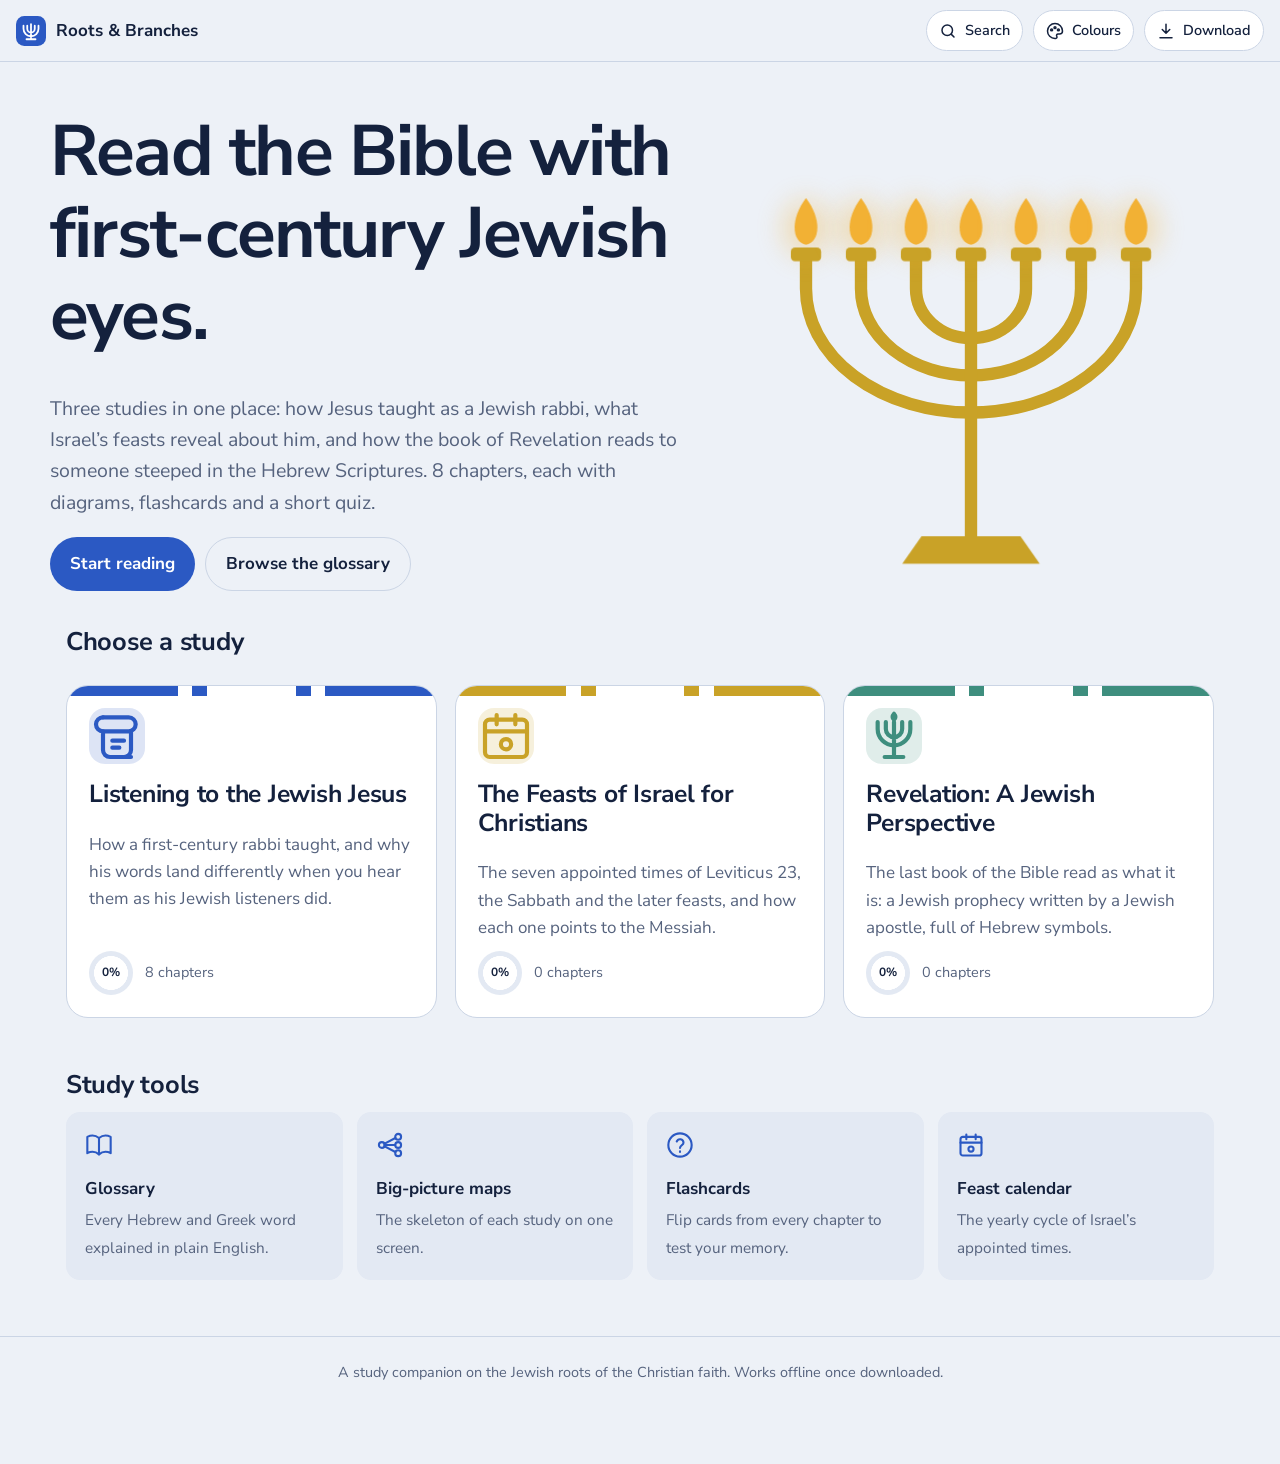
==== index.html @ e54e63f2 "Add first eight chapters of the Jewish Jesus study Co-Authored-By: Claude Opus 5.5 <noreply@anthropi" ====
<!DOCTYPE html>
<html lang="en">
<head>
<meta charset="utf-8">
<meta name="viewport" content="width=device-width, initial-scale=1, viewport-fit=cover">
<title>Roots &amp; Branches</title>
<meta name="description" content="An interactive study of the Jewish roots of the Christian faith: Jesus the Jewish teacher, the feasts of Israel, and Revelation read through Hebrew eyes.">
<meta name="theme-color" content="#EDF1F7">
<meta name="apple-mobile-web-app-capable" content="yes">
<meta name="mobile-web-app-capable" content="yes">
<meta name="apple-mobile-web-app-title" content="Roots &amp; Branches">
<link rel="icon" href="data:image/svg+xml,%3Csvg xmlns='http://www.w3.org/2000/svg' viewBox='0 0 40 40'%3E%3Crect width='40' height='40' rx='11' fill='%232B59C3'/%3E%3Cpath d='M20 11v19M10 13v4a10 10 0 0 0 20 0v-4M15 13v4a5 5 0 0 0 10 0v-4M14 31h12' stroke='white' stroke-width='2.4' fill='none' stroke-linecap='round'/%3E%3C/svg%3E">
<link rel="preconnect" href="https://fonts.googleapis.com">
<link rel="stylesheet" href="https://fonts.googleapis.com/css2?family=Nunito+Sans:ital,opsz,wght@0,6..12,400;0,6..12,600;0,6..12,700;1,6..12,400&display=swap">
<style>
/* ---------- Font: Avenir Next where installed (Apple devices), Nunito Sans elsewhere ---------- */
:root{
  --font: "Avenir Next", "AvenirNext", "Avenir", "Nunito Sans", "Segoe UI", system-ui, sans-serif;
  --radius-lg: 22px; --radius-md: 14px; --radius-sm: 8px;
  --ease: cubic-bezier(.2,.7,.2,1);
  --fs: 17px;
}

/* ---------- Colour schemes ---------- */
:root, [data-scheme="tekhelet"]{
  --bg:#EDF1F7; --surface:#FFFFFF; --surface-2:#E3E9F3; --ink:#14213D; --muted:#56637E;
  --line:#CBD5E5; --accent:#2B59C3; --accent-ink:#FFFFFF; --second:#C9A227; --third:#3E8E7E;
  --flame:#F2B134; --shadow: 0 1px 0 rgba(20,33,61,.06), 0 10px 30px -12px rgba(20,33,61,.25);
  color-scheme: light;
}
[data-scheme="midnight"]{
  --bg:#0D1B2A; --surface:#14263A; --surface-2:#1B3149; --ink:#E6ECF3; --muted:#9FB0C4;
  --line:#294462; --accent:#7FB7FF; --accent-ink:#0D1B2A; --second:#F2C14E; --third:#6FD3B8;
  --flame:#F7C548; --shadow: 0 1px 0 rgba(0,0,0,.3), 0 14px 34px -14px rgba(0,0,0,.7);
  color-scheme: dark;
}
[data-scheme="pomegranate"]{
  --bg:#FAF1EF; --surface:#FFFFFF; --surface-2:#F3E1DD; --ink:#3A1218; --muted:#7A4E54;
  --line:#E8C9C3; --accent:#A3203A; --accent-ink:#FFFFFF; --second:#3F7D5C; --third:#C27C2C;
  --flame:#E9A23B; --shadow: 0 1px 0 rgba(58,18,24,.06), 0 10px 30px -12px rgba(58,18,24,.3);
  color-scheme: light;
}
[data-scheme="olive"]{
  --bg:#EFF1E6; --surface:#FBFCF6; --surface-2:#E2E6D2; --ink:#22281A; --muted:#5D6650;
  --line:#CDD3B8; --accent:#55702A; --accent-ink:#FFFFFF; --second:#B8862B; --third:#4E7A8A;
  --flame:#E2A93A; --shadow: 0 1px 0 rgba(34,40,26,.06), 0 10px 30px -12px rgba(34,40,26,.3);
  color-scheme: light;
}
[data-scheme="galilee"]{
  --bg:#E8F4F3; --surface:#FFFFFF; --surface-2:#D3EAE8; --ink:#0E2E33; --muted:#4A6B70;
  --line:#B7D8D5; --accent:#0F7F82; --accent-ink:#FFFFFF; --second:#D9694C; --third:#5A63B8;
  --flame:#F0A64A; --shadow: 0 1px 0 rgba(14,46,51,.06), 0 10px 30px -12px rgba(14,46,51,.3);
  color-scheme: light;
}
[data-scheme="menorah"]{
  --bg:#17140F; --surface:#221E17; --surface-2:#2D281F; --ink:#F1E9D6; --muted:#B5A98E;
  --line:#3D3628; --accent:#E3B04B; --accent-ink:#17140F; --second:#8FB3E0; --third:#C46F5A;
  --flame:#FFC857; --shadow: 0 1px 0 rgba(0,0,0,.35), 0 14px 34px -14px rgba(0,0,0,.8);
  color-scheme: dark;
}
@media (prefers-color-scheme: dark){
  :root:not([data-scheme]){
    --bg:#0D1B2A; --surface:#14263A; --surface-2:#1B3149; --ink:#E6ECF3; --muted:#9FB0C4;
    --line:#294462; --accent:#7FB7FF; --accent-ink:#0D1B2A; --second:#F2C14E; --third:#6FD3B8;
    --flame:#F7C548; color-scheme: dark;
  }
}

/* ---------- Base ---------- */
*{box-sizing:border-box}
html{font-size:var(--fs); -webkit-text-size-adjust:100%; scroll-behavior:smooth}
body{margin:0; background:var(--bg); color:var(--ink); font-family:var(--font); line-height:1.6;
  transition: background-color .4s var(--ease), color .4s var(--ease); overflow-x:hidden}
h1,h2,h3,h4{line-height:1.15; margin:0 0 .5em; font-weight:700; letter-spacing:-.01em}
p{margin:0 0 1em}
a{color:var(--accent)}
button{font:inherit; color:inherit; cursor:pointer}
:focus-visible{outline:3px solid var(--accent); outline-offset:2px; border-radius:6px}
.sr{position:absolute;width:1px;height:1px;overflow:hidden;clip:rect(0 0 0 0)}
@media (prefers-reduced-motion: reduce){ *{animation:none!important; transition:none!important} html{scroll-behavior:auto} }

/* ---------- Top bar ---------- */
.bar{position:sticky; top:0; z-index:40; display:flex; align-items:center; gap:10px;
  padding:10px 16px; background:color-mix(in srgb, var(--bg) 82%, transparent);
  backdrop-filter:blur(12px); -webkit-backdrop-filter:blur(12px); border-bottom:1px solid var(--line)}
.brand{display:flex; align-items:center; gap:10px; font-weight:700; text-decoration:none; color:var(--ink); margin-right:auto; min-width:0}
.brand svg{flex:none}
.brand span{white-space:nowrap; overflow:hidden; text-overflow:ellipsis}
.iconbtn{display:inline-flex; align-items:center; gap:8px; border:1px solid var(--line); background:var(--surface);
  padding:8px 12px; border-radius:999px; font-size:.85rem; font-weight:600}
.iconbtn:hover{border-color:var(--accent)}
.iconbtn svg{width:18px;height:18px}
@media (max-width:640px){ .iconbtn .lbl{display:none} .iconbtn{padding:8px} }
.progressline{position:fixed; top:0; left:0; height:3px; background:var(--accent); z-index:60; width:0; transition:width .15s linear}

/* ---------- Panels (theme, search) ---------- */
.sheet{position:fixed; inset:0; z-index:80; display:none}
.sheet.open{display:block}
.sheet .scrim{position:absolute; inset:0; background:rgba(0,0,0,.35); animation:fade .25s}
.sheet .panel{position:absolute; right:12px; top:62px; width:min(380px, calc(100% - 24px)); max-height:calc(100% - 80px); overflow:auto;
  background:var(--surface); border:1px solid var(--line); border-radius:var(--radius-lg); padding:18px; box-shadow:var(--shadow);
  animation:drop .35s var(--ease)}
@keyframes fade{from{opacity:0}}
@keyframes drop{from{opacity:0; transform:translateY(-10px) scale(.98)}}
.swatches{display:grid; grid-template-columns:repeat(3,1fr); gap:10px; margin:10px 0 18px}
.swatch{border:2px solid var(--line); border-radius:var(--radius-md); padding:10px; background:var(--surface-2); text-align:left; font-size:.8rem; font-weight:600}
.swatch[aria-pressed="true"]{border-color:var(--accent)}
.swatch .dots{display:flex; gap:4px; margin-bottom:6px}
.swatch .dots i{width:16px; height:16px; border-radius:50%; display:block; border:1px solid rgba(0,0,0,.1)}
.row{display:flex; align-items:center; gap:10px; flex-wrap:wrap}
.seg{display:inline-flex; border:1px solid var(--line); border-radius:999px; overflow:hidden}
.seg button{border:0; background:transparent; padding:6px 14px; font-weight:600}
.seg button[aria-pressed="true"]{background:var(--accent); color:var(--accent-ink)}
.search-input{width:100%; padding:12px 14px; border-radius:12px; border:1px solid var(--line); background:var(--bg); color:var(--ink); font:inherit}
.results{margin-top:12px; display:grid; gap:6px}
.results a{display:block; padding:10px 12px; border-radius:10px; text-decoration:none; color:var(--ink); background:var(--surface-2)}
.results a small{display:block; color:var(--muted)}
.results mark{background:color-mix(in srgb, var(--second) 45%, transparent); color:inherit; border-radius:3px}

/* ---------- Layout ---------- */
.wrap{max-width:1180px; margin:0 auto; padding:0 16px}
main{min-height:70vh}

/* ---------- Home hero ---------- */
.hero{display:grid; grid-template-columns:1.1fr .9fr; gap:28px; align-items:center; padding:48px 0 24px}
.hero h1{font-size:clamp(2.2rem, 5.6vw, 4.2rem); letter-spacing:-.025em; font-weight:700}
.hero p.lead{font-size:1.15rem; color:var(--muted); max-width:34em}
.hero .cta{display:flex; gap:10px; flex-wrap:wrap; margin-top:18px}
.btn{display:inline-flex; align-items:center; gap:8px; padding:12px 20px; border-radius:999px; font-weight:700; text-decoration:none; border:0;
  background:var(--accent); color:var(--accent-ink)}
.btn.ghost{background:transparent; color:var(--ink); border:1px solid var(--line)}
.btn:hover{filter:brightness(1.08)}
.menorah{width:100%; max-width:440px; justify-self:center}
.menorah .stem{stroke:var(--second); stroke-width:9; fill:none; stroke-linecap:round; stroke-dasharray:600; stroke-dashoffset:600; animation:draw 1.6s var(--ease) forwards}
.menorah .base{fill:var(--second); animation:fade .8s .3s both}
.menorah .cup{fill:var(--second)}
.menorah .flame{fill:var(--flame); transform-box:fill-box; transform-origin:50% 100%; opacity:0;
  animation: ignite .5s var(--ease) forwards, flicker 2.4s ease-in-out infinite alternate}
.menorah .glow{fill:var(--flame); opacity:0; filter:blur(10px); animation: glow .8s forwards}
@keyframes draw{to{stroke-dashoffset:0}}
@keyframes ignite{from{opacity:0; transform:scale(.2)} to{opacity:1; transform:scale(1)}}
@keyframes flicker{0%{transform:scale(1) skewX(0)} 50%{transform:scale(1.05,.95) skewX(2deg)} 100%{transform:scale(.96,1.06) skewX(-2deg)}}
@keyframes glow{to{opacity:.35}}

.books{display:grid; grid-template-columns:repeat(3,1fr); gap:18px; padding:16px 0 40px}
.book{position:relative; display:flex; flex-direction:column; gap:10px; text-decoration:none; color:var(--ink);
  background:var(--surface); border:1px solid var(--line); border-radius:var(--radius-lg); padding:22px; overflow:hidden; min-height:300px;
  transition: transform .35s var(--ease), border-color .3s}
.book:hover{transform:translateY(-4px); border-color:var(--accent)}
.book .stripe{position:absolute; inset:0 0 auto 0; height:10px; background:
  linear-gradient(90deg, var(--bk) 0 30%, transparent 30% 34%, var(--bk) 34% 38%, transparent 38% 62%, var(--bk) 62% 66%, transparent 66% 70%, var(--bk) 70%)}
.book .glyph{width:56px; height:56px; border-radius:16px; display:grid; place-items:center; background:color-mix(in srgb, var(--bk) 16%, transparent); color:var(--bk)}
.book h3{font-size:1.45rem; margin-top:6px}
.book p{color:var(--muted); margin:0}
.book .meta{margin-top:auto; display:flex; align-items:center; gap:12px; font-size:.85rem; color:var(--muted)}
.ring{--p:0; width:44px; height:44px; border-radius:50%; display:grid; place-items:center; font-size:.7rem; font-weight:700; color:var(--ink);
  background: radial-gradient(closest-side, var(--surface) 76%, transparent 78% 100%), conic-gradient(var(--bk, var(--accent)) calc(var(--p)*1%), var(--surface-2) 0)}

.tools{display:grid; grid-template-columns:repeat(4,1fr); gap:14px; padding-bottom:56px}
.tool{background:var(--surface-2); border-radius:var(--radius-md); padding:18px; text-decoration:none; color:var(--ink); border:1px solid transparent}
.tool:hover{border-color:var(--accent)}
.tool svg{width:28px; height:28px; color:var(--accent)}
.tool b{display:block; margin:8px 0 4px}
.tool span{color:var(--muted); font-size:.9rem}
.sectionhead{display:flex; align-items:baseline; justify-content:space-between; gap:12px; margin-top:12px}
.sectionhead h2{font-size:1.5rem}

@media (max-width:900px){ .hero{grid-template-columns:1fr; padding-top:28px} .menorah{max-width:300px; order:-1} .books{grid-template-columns:1fr} .tools{grid-template-columns:1fr 1fr} }

/* ---------- Book page ---------- */
.bookhead{padding:36px 0 18px; display:grid; gap:10px}
.crumbs{font-size:.85rem; color:var(--muted)}
.crumbs a{color:var(--muted)}
.bookhead h1{font-size:clamp(2rem,4.6vw,3.2rem)}
.bookhead .lead{color:var(--muted); font-size:1.1rem; max-width:44em}
.tabs{display:flex; gap:6px; border-bottom:1px solid var(--line); margin:10px 0 22px; overflow-x:auto}
.tabs button{border:0; background:transparent; padding:10px 14px; font-weight:700; color:var(--muted); border-bottom:3px solid transparent; white-space:nowrap}
.tabs button[aria-selected="true"]{color:var(--ink); border-color:var(--accent)}
.chapters{display:grid; grid-template-columns:repeat(auto-fill, minmax(280px,1fr)); gap:14px; padding-bottom:48px}
.chap{display:grid; grid-template-columns:auto 1fr; gap:14px; text-decoration:none; color:var(--ink); padding:18px; background:var(--surface); border:1px solid var(--line); border-radius:var(--radius-md); transition: border-color .25s, transform .25s var(--ease)}
.chap:hover{border-color:var(--accent); transform:translateX(3px)}
.chap .n{width:38px; height:38px; border-radius:50%; display:grid; place-items:center; font-weight:700; background:var(--surface-2); color:var(--accent)}
.chap.done .n{background:var(--accent); color:var(--accent-ink)}
.chap h3{font-size:1.05rem; margin:0 0 4px}
.chap p{margin:0; color:var(--muted); font-size:.9rem}

/* mind map skeleton */
.mindmap{overflow-x:auto; padding:8px 0 48px}
.mm{display:flex; align-items:center; gap:0; min-width:max-content}
.mm-root{background:var(--accent); color:var(--accent-ink); font-weight:700; padding:14px 18px; border-radius:var(--radius-md); max-width:220px}
.mm-branches{display:flex; flex-direction:column; gap:10px; padding-left:36px; position:relative}
.mm-branches::before{content:""; position:absolute; left:0; top:50%; width:36px; height:2px; background:var(--line)}
.mm-branch{position:relative; display:flex; align-items:center; gap:18px}
.mm-branch::before{content:""; position:absolute; left:-18px; top:50%; width:18px; height:2px; background:var(--line)}
.mm-branches > .rail{position:absolute; left:18px; top:22px; bottom:22px; width:2px; background:var(--line)}
.mm-node{background:var(--surface); border:1px solid var(--line); border-left:4px solid var(--accent); border-radius:10px; padding:8px 12px; font-weight:700; font-size:.9rem; text-decoration:none; color:var(--ink); min-width:220px; max-width:260px}
.mm-leaves{display:flex; flex-wrap:wrap; gap:6px; max-width:520px}
.mm-leaf{font-size:.78rem; padding:4px 10px; border-radius:999px; background:var(--surface-2); color:var(--muted)}
.mm-anim .mm-branch{opacity:0; transform:translateX(-8px); animation: slidein .45s var(--ease) forwards}
@keyframes slidein{to{opacity:1; transform:none}}

/* ---------- Reader ---------- */
.reader{display:grid; grid-template-columns:260px minmax(0,1fr); gap:36px; padding-top:28px; padding-bottom:60px}
.toc{position:sticky; top:74px; align-self:start; max-height:calc(100vh - 90px); overflow:auto; font-size:.9rem; padding-right:6px}
.toc h4{font-size:.85rem; color:var(--muted); margin:0 0 8px; font-weight:600}
.toc a{display:block; padding:6px 10px; border-radius:8px; color:var(--muted); text-decoration:none; border-left:2px solid transparent}
.toc a.on{color:var(--ink); border-left-color:var(--accent); background:var(--surface-2)}
.toc .chlist a{font-size:.85rem}
.toc details{margin-top:16px}
.toc summary{cursor:pointer; font-weight:700; color:var(--muted); font-size:.85rem}
article.chapter{max-width:760px}
article.chapter h1{font-size:clamp(1.8rem,4vw,2.6rem)}
article.chapter .summary{font-size:1.12rem; color:var(--muted); border-left:4px solid var(--second); padding-left:16px; margin:14px 0 26px}
article.chapter h2{font-size:1.45rem; margin-top:44px; scroll-margin-top:80px; display:flex; gap:12px; align-items:center}
article.chapter h2 .hn{flex:none; width:32px; height:32px; border-radius:10px; display:grid; place-items:center; font-size:.85rem; background:var(--surface-2); color:var(--accent)}
article.chapter h3{font-size:1.1rem; margin-top:24px}
article.chapter ul{padding-left:1.2em}
article.chapter li{margin-bottom:.35em}
.chapnav{display:flex; justify-content:space-between; gap:12px; margin-top:48px; flex-wrap:wrap}
.chapnav a{flex:1; min-width:200px; padding:16px; border:1px solid var(--line); border-radius:var(--radius-md); text-decoration:none; color:var(--ink); background:var(--surface)}
.chapnav a small{display:block; color:var(--muted)}
.chapnav a.next{text-align:right}
.tocbtn{display:none}
@media (max-width:900px){
  .reader{grid-template-columns:1fr; gap:0}
  .toc{position:fixed; inset:0 30% 0 0; top:0; max-height:none; z-index:70; background:var(--surface); padding:20px; transform:translateX(-105%); transition:transform .35s var(--ease); box-shadow:var(--shadow)}
  .toc.open{transform:none}
  .tocbtn{display:inline-flex; position:fixed; left:16px; bottom:16px; z-index:65; box-shadow:var(--shadow)}
}

/* skeleton loading */
.skel{display:grid; gap:14px; max-width:760px; padding:28px 0}
.skel i{display:block; height:16px; border-radius:8px; background:linear-gradient(90deg, var(--surface-2) 25%, var(--surface) 50%, var(--surface-2) 75%); background-size:200% 100%; animation: shimmer 1.1s linear infinite}
.skel i.h{height:34px; width:60%}
.skel i.box{height:160px; border-radius:16px}
@keyframes shimmer{from{background-position:200% 0} to{background-position:-200% 0}}

/* ---------- Content blocks ---------- */
.blk{margin:22px 0}
.blk-title{font-weight:700; font-size:.95rem; color:var(--muted); margin-bottom:10px; display:flex; align-items:center; gap:8px}
.blk-title svg{width:18px; height:18px; color:var(--accent)}
.reveal{opacity:0; transform:translateY(14px); transition: opacity .6s var(--ease), transform .6s var(--ease)}
.reveal.in{opacity:1; transform:none}

.callout{padding:16px 18px; border-radius:var(--radius-md); background:color-mix(in srgb, var(--accent) 9%, var(--surface)); border:1px solid color-mix(in srgb, var(--accent) 25%, transparent); display:grid; grid-template-columns:auto 1fr; gap:12px}
.callout.note{background:color-mix(in srgb, var(--second) 12%, var(--surface)); border-color:color-mix(in srgb, var(--second) 35%, transparent)}
.callout.warn{background:color-mix(in srgb, var(--third) 12%, var(--surface)); border-color:color-mix(in srgb, var(--third) 35%, transparent)}
.callout svg{width:22px; height:22px; color:var(--accent); margin-top:2px}
.callout p:last-child{margin:0}
.quote{margin:0; padding:18px 22px; border-radius:var(--radius-md); background:var(--surface); border:1px solid var(--line); position:relative; font-size:1.05rem}
.quote::before{content:"\201C"; position:absolute; top:-18px; left:12px; font-size:4rem; color:var(--second); line-height:1}
.quote cite{display:block; margin-top:8px; font-style:normal; font-weight:700; color:var(--accent); font-size:.9rem}
.term{display:grid; grid-template-columns:auto 1fr; gap:16px; align-items:center; padding:14px 18px; border-radius:var(--radius-md); background:var(--surface-2)}
.term .w{font-size:1.4rem; font-weight:700; color:var(--accent)}
.term .heb{display:block; font-size:1rem; color:var(--muted); font-weight:600; direction:rtl; text-align:left}
.term .m{margin:0}
.term small{color:var(--muted)}

/* flow (horizontal flowchart) */
.flow{display:flex; flex-wrap:wrap; align-items:stretch; gap:0}
.flow .node{flex:1 1 140px; background:var(--surface); border:1px solid var(--line); border-top:4px solid var(--accent); border-radius:12px; padding:12px 14px; font-weight:600; font-size:.92rem; position:relative}
.flow .node small{display:block; font-weight:400; color:var(--muted); margin-top:4px}
.flow .arrow{flex:0 0 34px; display:grid; place-items:center; color:var(--accent)}
.flow .arrow svg{width:26px; height:26px}
.flow .arrow path{stroke-dasharray:40; stroke-dashoffset:40}
.in .flow .arrow path{animation: draw .6s var(--ease) forwards}
@media (max-width:640px){ .flow{flex-direction:column} .flow .arrow{flex-basis:30px; transform:rotate(90deg)} .flow .node{flex-basis:auto} }

/* steps (vertical flowchart) */
.steps{position:relative; display:grid; gap:14px; padding-left:46px}
.steps::before{content:""; position:absolute; left:17px; top:8px; bottom:8px; width:3px; border-radius:3px; background:var(--line)}
.steps .fill{position:absolute; left:17px; top:8px; width:3px; border-radius:3px; background:var(--accent); height:0; transition:height 1.4s var(--ease)}
.in .steps .fill{height:calc(100% - 16px)}
.step{position:relative; background:var(--surface); border:1px solid var(--line); border-radius:12px; padding:12px 16px}
.step .dot{position:absolute; left:-46px; top:10px; width:36px; height:36px; border-radius:50%; display:grid; place-items:center; background:var(--accent); color:var(--accent-ink); font-weight:700; font-size:.85rem; box-shadow:0 0 0 5px var(--bg)}
.step b{display:block}
.step p{margin:4px 0 0; color:var(--muted); font-size:.95rem}

/* compare */
.compare{display:grid; grid-template-columns:repeat(var(--cols,2), minmax(0,1fr)); gap:12px}
.compare .col{background:var(--surface); border:1px solid var(--line); border-radius:12px; overflow:hidden}
.compare .col h4{margin:0; padding:10px 14px; background:var(--accent); color:var(--accent-ink); font-size:.95rem}
.compare .col:nth-child(2) h4{background:var(--second); color:#1b1b1b}
.compare .col:nth-child(3) h4{background:var(--third); color:#fff}
.compare ul{margin:0; padding:12px 14px 12px 30px; font-size:.93rem}
@media (max-width:640px){ .compare{grid-template-columns:1fr} }

/* timeline */
.timeline{position:relative; display:grid; gap:18px; padding-left:22px; border-left:3px solid var(--line); margin-left:8px}
.tl{position:relative}
.tl::before{content:""; position:absolute; left:-31px; top:6px; width:15px; height:15px; border-radius:50%; background:var(--surface); border:3px solid var(--second)}
.tl .when{font-size:.8rem; font-weight:700; color:var(--second)}
.tl b{display:block}
.tl p{margin:2px 0 0; color:var(--muted); font-size:.95rem}

/* cards grid */
.cards{display:grid; grid-template-columns:repeat(auto-fill, minmax(200px,1fr)); gap:12px}
.card{background:var(--surface); border:1px solid var(--line); border-radius:12px; padding:14px 16px}
.card b{display:block; margin-bottom:4px; color:var(--accent)}
.card p{margin:0; font-size:.93rem; color:var(--muted)}

/* cycle (circular diagram) */
.cycle{position:relative; width:min(100%, 520px); aspect-ratio:1; margin:0 auto}
.cycle svg.ring-svg{position:absolute; inset:0; width:100%; height:100%}
.cycle .ring-path{fill:none; stroke:var(--accent); opacity:.35; stroke-width:.6; stroke-dasharray:2 2.5}
.in .cycle .ring-path{animation: spin 40s linear infinite; transform-origin:50% 50%}
@keyframes spin{to{transform:rotate(360deg)}}
.cycle .cnode{position:absolute; transform:translate(-50%,-50%); width:26%; text-align:center; background:var(--surface); border:2px solid var(--accent); border-radius:14px; padding:8px; font-size:.8rem; font-weight:700; cursor:pointer; transition: transform .3s var(--ease), background .3s}
.cycle .cnode:hover, .cycle .cnode[aria-pressed="true"]{background:var(--accent); color:var(--accent-ink); transform:translate(-50%,-50%) scale(1.06)}
.cycle .center{position:absolute; left:50%; top:50%; transform:translate(-50%,-50%); width:42%; text-align:center; font-size:.85rem; color:var(--muted)}
.cycle .center b{display:block; color:var(--ink); font-size:1rem; margin-bottom:4px}
@media (max-width:520px){ .cycle .cnode{font-size:.68rem; padding:5px; width:30%} .cycle .center{font-size:.72rem} }

/* tree (skeleton / mind map in-chapter) */
.tree{background:var(--surface); border:1px solid var(--line); border-radius:var(--radius-md); padding:16px}
.tree .troot{display:inline-block; font-weight:700; background:var(--accent); color:var(--accent-ink); padding:8px 14px; border-radius:10px}
.tree ul{list-style:none; margin:0; padding-left:22px; position:relative}
.tree li{position:relative; padding:8px 0 0 18px; margin:0}
.tree li::before{content:""; position:absolute; left:0; top:0; height:100%; border-left:2px solid var(--line)}
.tree li:last-child::before{height:22px}
.tree li::after{content:""; position:absolute; left:0; top:22px; width:14px; border-top:2px solid var(--line)}
.tree .tn{display:inline-block; padding:5px 12px; border-radius:8px; background:var(--surface-2); font-weight:600; font-size:.92rem}
.tree .tn small{display:block; font-weight:400; color:var(--muted); font-size:.82rem}

/* table */
.tbl{overflow-x:auto; border:1px solid var(--line); border-radius:12px}
.tbl table{border-collapse:collapse; width:100%; font-size:.92rem; background:var(--surface)}
.tbl th{background:var(--surface-2); text-align:left; padding:10px 12px}
.tbl td{padding:10px 12px; border-top:1px solid var(--line); vertical-align:top}

/* flip cards */
.flips{display:grid; grid-template-columns:repeat(auto-fill, minmax(210px,1fr)); gap:12px}
.flip{display:block; width:100%; color:inherit; perspective:900px; min-height:150px; border:0; background:none; padding:0; text-align:left}
.flip .inner{display:block; position:relative; width:100%; height:100%; min-height:150px; transition: transform .6s var(--ease); transform-style:preserve-3d}
.flip[aria-pressed="true"] .inner{transform:rotateY(180deg)}
.flip .face{position:absolute; inset:0; backface-visibility:hidden; -webkit-backface-visibility:hidden; border-radius:14px; padding:16px; display:flex; flex-direction:column; justify-content:center}
.flip .front{background:var(--accent); color:var(--accent-ink); font-weight:700; font-size:1.02rem}
.flip .front small{font-weight:500; opacity:.8; margin-top:8px; font-size:.75rem}
.flip .back{background:var(--surface); border:1px solid var(--line); transform:rotateY(180deg); font-size:.9rem; overflow:auto}

/* key points */
.keypoints{background:var(--surface); border:1px solid var(--line); border-radius:var(--radius-lg); padding:20px 22px; margin-top:40px}
.keypoints h2{margin-top:0!important}
.keypoints ol{margin:0; padding-left:1.3em}
.keypoints li{margin-bottom:.5em}

/* quiz */
.quiz{margin-top:28px; background:var(--surface-2); border-radius:var(--radius-lg); padding:20px 22px}
.quiz h2{margin-top:0!important}
.q{margin:18px 0}
.q > b{display:block; margin-bottom:8px}
.opts{display:grid; gap:8px}
.opt{text-align:left; padding:10px 14px; border-radius:10px; border:1px solid var(--line); background:var(--surface); font-weight:500}
.opt:hover:not([disabled]){border-color:var(--accent)}
.opt.right{border-color:#2E8B57; background:color-mix(in srgb, #2E8B57 16%, var(--surface))}
.opt.wrong{border-color:#C0392B; background:color-mix(in srgb, #C0392B 14%, var(--surface)); animation: shake .35s}
.why{margin-top:8px; font-size:.92rem; color:var(--muted); animation: fade .3s}
.score{font-weight:700; color:var(--accent)}
@keyframes shake{25%{transform:translateX(-5px)}75%{transform:translateX(5px)}}

/* glossary page */
.gloss{display:grid; grid-template-columns:repeat(auto-fill, minmax(260px,1fr)); gap:12px; padding-bottom:48px}
.gloss .term{grid-template-columns:1fr}
.letters{display:flex; flex-wrap:wrap; gap:6px; margin-bottom:18px}
.letters button{border:1px solid var(--line); background:var(--surface); border-radius:8px; padding:4px 10px; font-weight:700}
.letters button[aria-pressed="true"]{background:var(--accent); color:var(--accent-ink)}

footer{border-top:1px solid var(--line); padding:24px 16px 80px; color:var(--muted); font-size:.85rem; text-align:center}

.toast{position:fixed; left:50%; bottom:24px; transform:translateX(-50%) translateY(120px); background:var(--ink); color:var(--bg); padding:12px 18px; border-radius:999px; font-weight:600; z-index:90; opacity:0; pointer-events:none; transition: transform .4s var(--ease), opacity .3s}
.toast.show{transform:translateX(-50%); opacity:1}
.page-enter{animation: pagein .45s var(--ease)}
@keyframes pagein{from{opacity:0; transform:translateY(10px)}}

@media print{ .bar,.toc,.tocbtn,.chapnav,.quiz,footer{display:none} .reader{display:block} .reveal{opacity:1; transform:none} }

</style>
</head>
<body>
<main id="app"></main>
<script>
window.BOOKS = [];
(window.CHAPTERS = window.CHAPTERS || {})["jesus"] = (window.CHAPTERS["jesus"] || []).concat([

/* ===================== INTRODUCTION ===================== */
{
  id: "j00-introduction",
  title: "Introduction: He Opened His Mouth and Spoke",
  summary: "Jesus lived as a Jewish man among Jews, and he spoke like one. This opening chapter shows why his words often hide Hebrew idioms, Old Testament clues and first-century customs, and how to listen for them (Matthew 5:2).",
  sections: [
    {
      h: "Jesus was Jewish, and so were his words",
      blocks: [
        { t: "p", text: "From his birth to his death, Jesus lived as a **Jewish man among Jewish people**. Most Bible scholars now accept this, and more and more Christians are discovering it too. Those who take his Jewishness seriously find that they understand and love Jesus in fresh and deeper ways." },
        { t: "p", text: "The light that comes from his Jewishness shines most clearly at the moments when, as the Gospels put it, Jesus **opened his mouth and spoke**. The way he talked, the pictures he used and the Scriptures he hinted at all come from a Jewish world." },
        { t: "p", text: "The crowds who heard him, his disciples, and the Gospel writers all shared this culture. It was the lens through which they heard him and through which they wrote his words down. Modern Western readers do not share that lens, so many small but important things slip past us in our English Bibles." },
        { t: "callout", kind: "insight", title: "A study for every reader", text: "This study is not only for scholars. Its aim is to help ordinary followers of Jesus hear what his first listeners heard, so that we can walk more closely with him." }
      ]
    },
    {
      h: "A Hebrew way of speaking: 'He opened his mouth and spoke'",
      blocks: [
        { t: "p", text: "Before the Sermon on the Mount, the Greek text literally says: 'and he opened his mouth, and taught them, saying'. That is three verbs where one would do. It sounds clumsy in English, and it is just as clumsy in ordinary Greek." },
        { t: "quote", text: "He opened his mouth and taught them, saying...", ref: "Matthew 5:2 (literal)" },
        { t: "term", word: "Hebraism", meaning: "A phrase or way of speaking that is typically Hebrew in shape, even when it appears in a Greek or English text. Repeated verbs such as 'he opened his mouth and spoke' are a classic example." },
        { t: "p", text: "In Hebrew, verbs dominate, and a phrase like this makes perfect sense. It is a way of saying: **pay attention, something important is coming**. Jesus did not sometimes open his mouth like a goldfish without speaking, or mumble without opening his mouth! The phrase is a signal flag. Modern translations often tidy it up to 'he began to teach them', and the signal is lost." },
        { t: "compare", title: "Reading the same phrase two ways", cols: [
          { h: "Western reading", items: ["Too many verbs; just tidy it up", "'He began to teach them'", "Nothing special about the moment"] },
          { h: "Hebraic hearing", items: ["Repeated verbs are deliberate", "'He opened his mouth and taught them, saying'", "A marker that what follows is of prime importance"] }
        ] }
      ]
    },
    {
      h: "Another example: 'He lifted up his eyes and saw'",
      blocks: [
        { t: "p", text: "Jesus used the same kind of doubled verb in his story of the rich man and the beggar Lazarus. Both die. One goes to Hades, the other to 'Abraham's bosom'. Then the rich man 'lifted up his eyes and saw' Abraham with Lazarus at his side (Luke 16:23)." },
        { t: "p", text: "This phrase comes straight from the Old Testament. In Genesis 24:63 Isaac is meditating in the fields one evening when he 'lifted up his eyes, and saw, and behold' camels coming. And on the camels was his bride-to-be, **Rebekah**! In the next verse Rebekah also 'lifted up her eyes and saw' Isaac." },
        { t: "quote", text: "Isaac went out to meditate in the field at evening; and he lifted up his eyes, and saw, and behold, the camels were coming.", ref: "Genesis 24:63" },
        { t: "p", text: "Isaac and Rebekah were not staring at their feet beforehand. The repeated verbs mark a key moment, perhaps love at first sight, in the whole Genesis story. In the same way, when Jesus uses such phrases, his speech carries the stamp of Hebrew storytelling." },
        { t: "callout", kind: "note", title: "Was some of the Gospel first written in Hebrew?", text: "Phrases like these have led some to suggest that parts of the Gospels, perhaps even a whole Gospel (most likely Matthew), were first written in Hebrew. No such manuscripts have been found, and scholars still debate it. But even without them, the Gospels themselves give plenty of inside evidence that Jesus spoke as a Jew to Jews: his expressions and his teaching methods prove it." }
      ]
    },
    {
      h: "Three things we will hear when we listen to the Jewish Jesus",
      blocks: [
        { t: "cards", title: "What to listen for", items: [
          { h: "1. Hebrew idioms", d: "Expressions that make no sense when translated word for word into another language. Jesus used many Hebrew idioms and everyday sayings." },
          { h: "2. Hints from his Scriptures", d: "Jesus constantly referred to what we call the Old Testament. Some references are clear; others are quiet hints, clues and allusions that Jewish listeners who knew the Scriptures by heart would catch." },
          { h: "3. First-century Jewish life", d: "Customs, religious practices and ways of thinking from Jesus' world that are very different from ours, but which form the setting of his words." }
        ] },
        { t: "term", word: "Idiom", meaning: "An expression in common use in one language that makes no sense if translated literally into another. It has its own special meaning that outsiders struggle to grasp." },
        { t: "p", text: "Think of the English idiom 'it's raining cats and dogs'. Put word for word into another language, it would cause much head-scratching: what is happening to the pets? Or 'eat your heart out', which could sound alarming!" },
        { t: "callout", kind: "warn", title: "Lost in translation", text: "A preacher once told a meeting of German church ministers that if London's clergy did not 'hang together', they would 'hang separately'. The interpreter told the astonished audience that London clergy who failed to unite would face the death penalty! Idioms translated literally can badly mislead. The same happens when we read Jesus' Hebrew idioms through English eyes." }
      ]
    },
    {
      h: "How to use this study",
      blocks: [
        { t: "p", text: "This study does not cover every word of Jesus. Not everything he said is mysterious. It focuses on the main passages where an explanation helps. Some chapters look at a single passage or even one verse; others tour several parts of Scripture, including the Old Testament." },
        { t: "steps", title: "Getting the most out of each chapter", items: [
          { h: "Open your Bible", d: "Work through each chapter with an open Bible and an open mind. Treat this study as a companion to your Bible reading." },
          { h: "Expect treasures old and new", d: "Some points may already be familiar. Like the householder in Matthew 13:52, you may find new treasures as well as old in the storeroom." },
          { h: "Be ready to correct old ideas", d: "This may mean letting go of earlier misunderstandings. We are all still learning." },
          { h: "Pass it on", d: "If you teach the Bible, use this as a resource to explain Scripture more accurately. If you don't, consider sharing it with someone who does." }
        ] },
        { t: "p", text: "The Gospels were written in Greek, but Jesus was Jewish. If those Greek texts faithfully preserve his teaching, his Jewishness should show through. It does, even if it is sometimes hidden. Uncovering it is full of 'light bulb' moments." },
        { t: "callout", kind: "insight", title: "The heart of it", text: "If Jesus 'opened his mouth and spoke' as a Jewish teacher, that is how we should listen to him. All of us who claim to follow Jesus need to hear him better." }
      ]
    },
    {"h": "Review flashcards", "blocks": [{"t": "flip", "title": "Test yourself", "items": [{"front": "What is a Hebraism?", "back": "A phrase typically Hebrew in shape, like 'he opened his mouth and spoke', appearing in a Greek or English text."}, {"front": "What does 'he opened his mouth and spoke' signal?", "back": "That something of prime importance follows: listen carefully (Matthew 5:2)."}, {"front": "Where does 'he lifted up his eyes and saw' appear?", "back": "Luke 16:23 (the rich man) and Genesis 24:63-64 (Isaac and Rebekah)."}, {"front": "What is an idiom?", "back": "An expression that makes no sense if translated word for word, like 'raining cats and dogs'."}, {"front": "Three things to listen for in Jesus' words", "back": "Hebrew idioms, hints from the Old Testament, and first-century Jewish customs."}]}]}
  ],
  keypoints: [
    "Jesus lived and spoke as a Jewish man among Jewish people; his words reflect that world.",
    "'He opened his mouth and spoke' (Matthew 5:2) is a Hebraism, a signal that something important follows.",
    "'He lifted up his eyes and saw' (Luke 16:23; Genesis 24:63) is a similar Hebrew phrase marking a key moment.",
    "An idiom makes no sense when translated word for word; Jesus used many Hebrew idioms.",
    "Jesus often hinted at the Old Testament in ways Jewish listeners would catch but we can miss.",
    "First-century Jewish customs form the background of much of Jesus' teaching.",
    "The Gospels are in Greek, but evidence of Jesus' Jewishness is there to be uncovered."
  ],
  quiz: [
    { q: "What does the Hebraic phrase 'he opened his mouth and spoke' signal?", options: ["That Jesus was speaking quietly", "That what follows is especially important", "That Jesus was quoting another rabbi", "That the text was badly translated"], answer: 1, why: "The repeated verbs are a Hebrew way of stressing that what comes next deserves careful attention." },
    { q: "In Genesis 24:63, what did Isaac see when he 'lifted up his eyes and saw'?", options: ["A ram caught in a thicket", "A ladder reaching to heaven", "Camels bringing Rebekah, his bride-to-be", "Angels visiting his tent"], answer: 2, why: "Isaac saw camels arriving with Rebekah, a key moment marked by the doubled verbs." },
    { q: "Which of these is NOT one of the three things this study says we will hear when listening to the Jewish Jesus?", options: ["Hebrew idioms", "Hints from the Old Testament", "Customs of first-century Judaism", "Quotations from Greek philosophers"], answer: 3, why: "The three areas are idioms, Old Testament allusions and first-century Jewish life." },
    { q: "What is an idiom?", options: ["An expression whose meaning is lost if translated word for word", "A word borrowed from another language", "A type of Hebrew poem", "A mistake made by a translator"], answer: 0, why: "An idiom has its own special meaning in its language, like 'raining cats and dogs'." }
  ]
},

/* ===================== CHAPTER 1 ===================== */
{
  id: "j01-like-father-like-son",
  title: "Like Father, Like Son",
  summary: "Matthew 4:18-22: 'Come, follow me'. What it meant to be a rabbi and a disciple in Jesus' day, and why the bond was more like father and son than teacher and student.",
  sections: [
    {
      h: "What did 'rabbi' mean in Jesus' day?",
      blocks: [
        { t: "p", text: "Before looking at Jesus' teachings, we need to understand two features of first-century Judaism: the **rabbi** and the **disciple**, and what they meant to each other. This relationship runs all through the Gospels. Jesus was called 'rabbi' many times (some count up to forty), and not only by his own disciples." },
        { t: "term", word: "Rabbi", heb: "רַבִּי", lang: "Hebrew", meaning: "From rav, 'great'. Literally 'my great one' or 'my master'. In Jesus' day it was a respectful courtesy title for a teacher of the Law, summed up as 'my master teacher of great learning'." },
        { t: "p", text: "In Jesus' time 'rabbi' was **not yet an official title**. There were no formal qualifications. It was a mark of respect given to someone accepted as a teacher, a bit like a schoolteacher being called 'sir' by pupils without ever having been knighted." },
        { t: "timeline", title: "How the title 'rabbi' changed", items: [
          { when: "Time of Jesus", h: "A courtesy title", d: "Given out of popular respect to recognised teachers of Torah. No ceremony, no formal office." },
          { when: "AD 70", h: "Temple destroyed", d: "After the fall of Jerusalem, Judaism had to redefine itself." },
          { when: "After AD 70", h: "A formal office", d: "Rabbis were now set apart by the laying on of hands (semikhah) to lead and teach." }
        ] },
        { t: "term", word: "Semikhah", heb: "סְמִיכָה", lang: "Hebrew", meaning: "'Laying on (of hands)'. The ceremony, developed after AD 70, by which someone was formally ordained as a rabbi." },
        { t: "p", text: "Large crowds travelled long distances and stayed all day to hear Jesus, so he clearly had a reputation as a rabbi. Those who honoured him echoed the words of Nicodemus, himself a respected teacher:" },
        { t: "quote", text: "Rabbi, we know you are a teacher who has come from God.", ref: "John 3:2" }
      ]
    },
    {
      h: "The disciple: an apprentice, more like a son",
      blocks: [
        { t: "term", word: "Talmid / Mathetes", heb: "תַּלְמִיד / μαθητής", lang: "Hebrew / Greek", meaning: "'Disciple'. A follower who learns from a rabbi not only by listening but by watching and imitating everything he does." },
        { t: "p", text: "A rabbi was expected to have disciples, even just a handful. But the bond between them was much closer than teacher and student. It was **more like father and son**. Disciples did not just learn what the rabbi said; they watched how he lived and copied him, even when he was absent or gone." },
        { t: "p", text: "This put a heavy responsibility on the rabbi. He had to live out his own teaching so his disciples could see it in action. They learned to think like him and 'walk his walk'. In effect they were apprentices in intensive training, so that one day they would be like him." },
        { t: "quote", text: "I have set you an example that you should do as I have done for you.", ref: "John 13:15" },
        { t: "p", text: "After washing his disciples' feet, Jesus said they rightly called him 'Teacher' and 'Lord', so they should wash one another's feet too (John 13:13-15). Paul used the same pattern with his converts:" },
        { t: "quote", text: "I became your father through the gospel. Therefore I urge you to imitate me.", ref: "1 Corinthians 4:15-16" },
        { t: "p", text: "Later Paul adds, 'Follow my example, as I follow the example of Christ' (1 Corinthians 11:1). Because Paul imitated Jesus as his rabbi, his converts could safely imitate Paul and so become disciples of Jesus too. Paul also calls Timothy 'my son' and 'my true son in the faith' (1 Timothy 1:2, 18; 2 Timothy 1:2; 2:1), probably because he led Timothy to faith, perhaps at Lystra, and then discipled him." },
        { t: "callout", kind: "insight", title: "Like father, like son", text: "The rabbi-disciple bond can be summed up in this phrase. A disciple aimed to become a living copy of his rabbi." }
      ]
    },
    {
      h: "The rabbi takes the blame, the disciple pays the cost",
      blocks: [
        { t: "p", text: "A rabbi was fully responsible for his disciples. If they did wrong, he was blamed. That is why the Pharisees challenged Jesus about his disciples' behaviour:" },
        { t: "list", items: [
          "Why don't they fast like other disciples do? (Mark 2:18)",
          "Why are they picking grain on the Sabbath? (Mark 2:23-24)",
          "Why do they break the tradition of the elders and not wash their hands before eating? (Matthew 15:2)"
        ] },
        { t: "p", text: "Such behaviour suggested Jesus was not training them properly! So the call 'Follow me' was not an invitation to a few classes. It was a life-changing, years-long, total commitment. Disciples left families and businesses behind." },
        { t: "quote", text: "No-one who has left home or wife or brothers or sisters or parents or children for the sake of the kingdom of God will fail to receive many times as much in this age, and in the age to come eternal life.", ref: "Luke 18:29-30" },
        { t: "p", text: "Peter said, 'We have left all we had to follow you' (Luke 18:28), and Jesus reassured him. A disciple had to be open to change, willing to endure hardship, and ready to join a close-knit group with a shared life and purpose. You could only become like your rabbi in the company of others on the same journey." }
      ]
    },
    {
      h: "How someone became a disciple",
      blocks: [
        { t: "flow", title: "The path to discipleship", nodes: [
          { h: "Do well at school", d: "Pass the usual stages of Jewish schooling" },
          { h: "Seek a rabbi", d: "Ask a respected teacher to take you on" },
          { h: "'Come, follow me'", d: "If he accepts you, he calls you" },
          { h: "Imitate him", d: "Memorise, observe and copy" },
          { h: "Or go home", d: "If you fall short, return to your father's trade" }
        ] },
        { t: "p", text: "Would-be disciples who did not follow well were often sent back to their father's house to learn the family trade. This seems to have happened quite often. Were the four young fishermen Jesus called at the start, **Simon Peter, Andrew, James and John** (Matthew 4:18-22), people who had already been turned down by another rabbi? We cannot know, but perhaps Jesus saw something in them that others missed and gave them a second chance." },
        { t: "cards", title: "What a disciple had to do", items: [
          { h: "Memorise his words", d: "Teaching was passed on orally, so disciples learned the rabbi's words word for word and could repeat them." },
          { h: "Learn his methods", d: "How he taught and how he drew meaning from the Scriptures." },
          { h: "Learn his traditions", d: "How he washed his hands, fasted, prayed and said the blessings." },
          { h: "Copy his whole life", d: "Even his home life and family relationships were models. If your rabbi did it, so did you." }
        ] }
      ]
    },
    {
      h: "Peter walks on the water",
      blocks: [
        { t: "p", text: "In the story of Peter walking on the water (Matthew 14:22-33), we usually focus on his courage or his sinking. But why did he even try? It was night, in a storm, in the middle of the Lake of Galilee. The answer: he saw **his rabbi** walking on the water, so he wanted to do the same." },
        { t: "quote", text: "Lord, if it's you, tell me to come to you on the water.", ref: "Matthew 14:28" },
        { t: "steps", title: "Discipleship at work", items: [
          { h: "Peter sees his rabbi do it", d: "It would never have occurred to him otherwise." },
          { h: "He wants to be like him", d: "If your rabbi does it, you do it." },
          { h: "He trusts the call", d: "A rabbi who chose you was saying, 'You have the potential to become like me.' So Peter believed he could." },
          { h: "Little faith, but a start", d: "The other disciples never even tried. Peter was reaching for a new level of discipleship." }
        ] },
        { t: "callout", kind: "insight", title: "Hear the encouragement", text: "When Jesus asks, 'Why did you doubt?' (Matthew 14:31), we can hear a mild rebuke. But we can also hear: 'You have everything you need to do what I call you to do. I would never have called you if I didn't know you could do it.'" },
        { t: "p", text: "Everything about a rabbi's life was meant to teach. Jesus' actions, his miracles and his healings often came with a lesson attached, though sometimes he healed purely out of compassion. As you read the Gospels, imagine yourself as one of his disciples. What would you have seen and felt? What was Jesus looking at or pointing to? Read not as an onlooker but as someone wanting to imitate him." },
        { t: "p", text: "Jesus' relationship with his disciples was typical of his time. But there were also two major differences, which the next chapter explores." }
      ]
    },
    {"h": "Review flashcards", "blocks": [{"t": "flip", "title": "Test yourself", "items": [{"front": "Rabbi", "back": "From rav, 'great': 'my great one, my master'. A courtesy title in Jesus' day."}, {"front": "Semikhah", "back": "Laying on of hands to ordain a rabbi, a practice developed after AD 70."}, {"front": "Talmid / mathetes", "back": "Disciple: an apprentice who imitates his rabbi's whole life."}, {"front": "'Like father, like son'", "back": "The rabbi-disciple bond was like that of father and son."}, {"front": "Why did Peter step out of the boat?", "back": "He saw his rabbi walking on water and wanted to be like him (Matthew 14:28)."}]}]}
  ],
  keypoints: [
    "In Jesus' day 'rabbi' (from rav, 'great') was a courtesy title of respect, not a formal office; that came after AD 70 with semikhah.",
    "A disciple (talmid) did not just learn facts but imitated his rabbi's whole life.",
    "The rabbi-disciple bond was like father and son: 'like father, like son'.",
    "Paul followed the same pattern: 'Follow my example, as I follow the example of Christ' (1 Corinthians 11:1).",
    "A rabbi was blamed for his disciples' behaviour, as the Pharisees' challenges show.",
    "'Follow me' meant total, costly, years-long commitment, often leaving family and work.",
    "Peter stepped out of the boat because he saw his rabbi walking on water and wanted to be like him.",
    "Being chosen by a rabbi meant: 'You can become like me.'"
  ],
  quiz: [
    { q: "What does the Hebrew word rav, from which 'rabbi' comes, mean?", options: ["Teacher", "Great", "Father", "Priest"], answer: 1, why: "Rav means 'great', so rabbi means 'my great one' or 'my master'." },
    { q: "In Jesus' day, what kind of title was 'rabbi'?", options: ["An official title given at ordination", "A title only for priests in the Temple", "A courtesy title of respect for a teacher", "A title used only by Pharisees"], answer: 2, why: "Formal ordination (semikhah) came after AD 70. In Jesus' time it was a mark of respect, like calling a teacher 'sir'." },
    { q: "Why did Peter try to walk on the water?", options: ["He wanted to prove he was braver than the others", "The boat was sinking", "Jesus ordered all the disciples to get out", "He saw his rabbi doing it and wanted to be like him"], answer: 3, why: "A disciple imitated his rabbi in every way. Peter would not have thought of it unless he had seen Jesus do it first." },
    { q: "Why did the Pharisees question Jesus about his disciples not fasting or washing their hands?", options: ["Because a rabbi was held responsible for his disciples' behaviour", "Because they wanted to join the disciples", "Because fasting was required by Roman law", "Because Jesus had told them to ask"], answer: 0, why: "A disciple's wrongdoing reflected badly on his rabbi, implying he was not training them properly." }
  ]
},

/* ===================== CHAPTER 2 ===================== */
{
  id: "j02-by-whose-authority",
  title: "By Whose Authority?",
  summary: "Matthew 21:23. Jesus taught with an authority that amazed the crowds and worried the leaders. Where did it come from, and why did he keep it rather than pass it on?",
  sections: [
    {
      h: "The question of authority",
      blocks: [
        { t: "p", text: "Jesus' teaching style was rooted in Jewish tradition, but there were differences. The first was **authority**. Everyone who heard him knew he spoke with authority. The crowds were astonished: this was nothing like their usual teachers of the Law (Matthew 7:28-29; Mark 1:22; Luke 4:32, 36)." },
        { t: "quote", text: "By what authority are you doing these things? And who gave you this authority?", ref: "Matthew 21:23" },
        { t: "p", text: "For the religious leaders this was worrying (see also Mark 11:28; Luke 20:2). Their questions show how much authority mattered to them." }
      ]
    },
    {
      h: "How teaching authority normally worked",
      blocks: [
        { t: "p", text: "Before AD 70 there was no formal office of rabbi, but there was a convention that stopped people teaching whatever they liked. You taught **in the name of your rabbi and those who taught him**. You would quote Rabbi X, following Rabbi Y, following Rabbi Z, who said..." },
        { t: "flow", title: "A chain of authority", nodes: ["Rabbi Z taught...", "Rabbi Y passed it on...", "Rabbi X passed it on...", "You quote them all"] },
        { t: "p", text: "This may sound second-hand, but it proved you had learned from others and were passing on collective wisdom, not just your own opinion. It was your set of credentials." },
        { t: "callout", kind: "note", title: "Authority to teach something new", text: "In certain cases you could teach something new, if you had received special authority. This happened when **two already 'authorised' teachers** publicly declared that you too had authority." },
        { t: "p", text: "So the chief priests and elders needed to know who had authorised Jesus. It was about control. Perhaps they also wanted to know who was behind him, and whether others were teaching the same things." }
      ]
    },
    {
      h: "Jesus turns the tables, and his real authority",
      blocks: [
        { t: "p", text: "Jesus answered with a question: where did **John the Baptist's** authority come from, from God or from men? The leaders were stuck. John was not authorised by their system, and they could not claim he was without upsetting the people who held him to be a prophet. If they said 'from God', they would be accused of not believing him. They could only answer, 'We don't know', so Jesus declined to answer them too (Matthew 21:24-27)." },
        { t: "p", text: "But we can do better than 'we don't know'. Jesus received authority in the highest possible way, from God the Father. You could even say he was authorised 'by two' in the accepted way:" },
        { t: "compare", title: "Jesus' 'two witnesses' of authority", cols: [
          { h: "At his baptism", items: ["The Spirit descended on him", "The Father spoke from heaven: 'This is my Son, whom I love; with him I am well pleased'", "Matthew 3:16-17"] },
          { h: "At his transfiguration", items: ["The voice from heaven spoke again", "Adding: 'Listen to him!'", "Matthew 17:5"] }
        ] },
        { t: "p", text: "Nicodemus recognised it: 'no-one could perform the miraculous signs you are doing if God were not with him' (John 3:2). Jesus himself spoke of being 'sent' and said 'my words are not just my own' (John 7:28; 14:10, 24; 17:2)." },
        { t: "callout", kind: "insight", title: "'But I tell you'", text: "At the end of the Sermon on the Mount the crowds were amazed at his authority (Matthew 7:28-29) because he had **not quoted other rabbis**. Again and again he said, 'You have heard that it was said... **But I tell you**' (Matthew 5:21-22, 27-28, 33-34, 38-39, 43-44). This broke the rules of authorised teaching. It may not have been totally unique, but it raised eyebrows: 'Can he really say that?'" }
      ]
    },
    {
      h: "Jesus sits to teach",
      blocks: [
        { t: "p", text: "Matthew introduces the Sermon on the Mount like this: 'He went up on a mountainside and **sat down**' (Matthew 5:1), and then 'he opened his mouth and taught them, saying'. In Jewish culture **rabbis sat to teach**, unlike our preachers who stand." },
        { t: "p", text: "Jesus may well have moved about, and he probably taught this material on many occasions; Matthew likely gathered it together. Calling Matthew 5-7 a 'sermon' comes from our Western preaching tradition. But Matthew's point is clear: a rabbi is about to speak to those who want to be his disciples. Listen carefully." },
        { t: "table", title: "Matthew's five teaching blocks", head: ["Chapters", "Setting", "Theme"], rows: [
          ["5-7", "Jesus 'sat down' on a mountainside", "The Sermon on the Mount"],
          ["10", "-", "Jesus sends his disciples out to do what he has been doing (the next stage of their apprenticeship)"],
          ["13", "He 'got into a boat and sat in it' (13:1-2)", "Parables to the crowds on the shore"],
          ["18", "-", "Training the disciples: life together, discipline and forgiveness"],
          ["24-25", "'Sitting on the Mount of Olives' (24:3)", "His return at the end of the age"]
        ] }
      ]
    },
    {
      h: "Go and make disciples, under his authority",
      blocks: [
        { t: "quote", text: "All authority in heaven and on earth has been given to me. Therefore go and make disciples of all nations... And surely I am with you always, to the very end of the age.", ref: "Matthew 28:18-20" },
        { t: "p", text: "Disciples who became teachers and made more disciples was normal in first-century Judaism. Two notes first: this 'Great Commission' was given in **Galilee**, not at the ascension near Jerusalem, perhaps at an early resurrection appearance. And the words 'go and make' have been much debated." },
        { t: "compare", title: "Two readings of 'go and make'", cols: [
          { h: "A double command", items: ["Both 'go' and 'make' are orders", "A participle attached to a command can 'piggyback' on it and become a command too", "Being sent somewhere is part of obedience: pack your bags"] },
          { h: "One command: 'make'", items: ["'Go' is really a participle: 'as you are going' or 'in your going'", "Make disciples wherever normal life takes you", "Long-distance travel is not essential"] }
        ] },
        { t: "p", text: "The apostles themselves were sent to the ends of the earth (Acts 1:8). We can accept both: some believers must go somewhere at the Lord's command; others make disciples as they go through life. Either way, **disciples make more disciples**." },
        { t: "p", text: "Here is the second big difference. A rabbi normally **passed on his authority** to a few disciples before he died. Jesus does not. All authority has been given to him, and it **stays with him** because he is alive forever. Instead of handing it over, he promises to be with them always. They make disciples under his authority, not their own." },
        { t: "quote", text: "Nor are you to be called 'teacher', for you have one Teacher, the Christ.", ref: "Matthew 23:10 (see also 23:8)" },
        { t: "p", text: "Normally a fully trained disciple raised up his own disciples and became their rabbi and 'father'. Jesus forbids this. There were to be no 'schools' of Peter or of John. They were to make disciples for him, the Teacher who remains forever, and to teach others to **obey** what he commanded (Matthew 28:20), not just memorise it." },
        { t: "callout", kind: "warn", title: "When leaders gather their own followers", text: "At Corinth people were saying 'I follow Paul', 'I follow Apollos', 'I follow Cephas', 'I follow Christ' (1 Corinthians 1:12), and division followed. It is easy for a leader to want a following of their own, and easy for us to prefer human leaders who suit us, even instead of Jesus." },
        { t: "p", text: "Teachers today have no authority of their own. We must teach the whole Bible under Jesus' authority, remembering he is still our rabbi. The apostles knew this: Paul, who never walked with Jesus on earth, still said 'Follow me as I follow Christ' (1 Corinthians 4:15-16; 11:1). Jesus is the only Teacher heaven has fully accredited, and his teachings are not just past words to a Jewish audience; they are the words of our rabbi today." }
      ]
    },
    {"h": "Review flashcards", "blocks": [{"t": "flip", "title": "Test yourself", "items": [{"front": "Chain of authority", "back": "Teaching in the name of earlier rabbis: Rabbi X, following Rabbi Y, following Rabbi Z..."}, {"front": "How could a teacher teach something new?", "back": "If two already authorised teachers publicly declared he had authority."}, {"front": "Jesus' two 'witnesses'", "back": "The Spirit and the Father's voice at his baptism (Matthew 3:16-17), confirmed at the transfiguration (Matthew 17:5)."}, {"front": "'Go and make disciples'", "back": "Perhaps 'as you are going, make disciples'; either way, disciples make disciples (Matthew 28:19)."}, {"front": "Jesus' difference from other rabbis", "back": "He did not pass on his authority; he keeps it because he lives forever (Matthew 28:18-20)."}]}]}
  ],
  keypoints: [
    "Jewish teachers normally taught by quoting a chain of earlier rabbis.",
    "Authority to teach something new required two authorised teachers to declare it.",
    "Jesus was 'authorised' by the Father and the Spirit at his baptism and again at the transfiguration.",
    "'But I tell you' showed Jesus taught with his own authority, which amazed the crowds.",
    "Rabbis sat to teach; Matthew signals Jesus' major teaching blocks by saying he sat down.",
    "'Go and make disciples' may mean 'as you go', but either way disciples make more disciples.",
    "Unlike other rabbis, Jesus did not pass on his authority; he keeps it because he lives forever.",
    "Disciples make disciples for Jesus, not for themselves; he alone is the Teacher (Matthew 23:8-10)."
  ],
  quiz: [
    { q: "How did a teacher normally show his authority in Jesus' day?", options: ["By performing a miracle", "By quoting a chain of earlier rabbis", "By being a priest in the Temple", "By being elected by the people"], answer: 1, why: "Teachers taught in the name of their rabbi and his teachers: 'Rabbi X, following Rabbi Y...'" },
    { q: "What question did Jesus ask in reply to 'By what authority...?'", options: ["Where did Moses get his authority?", "Who authorised the chief priests?", "Was John's baptism from heaven or from men?", "Why do you not keep the Sabbath?"], answer: 2, why: "Asking about John's authority trapped the leaders, who answered 'We don't know' (Matthew 21:24-27)." },
    { q: "What was significant about Jesus 'sitting down' to teach in Matthew 5:1?", options: ["He was tired from the climb", "It showed he was speaking as a rabbi, since rabbis sat to teach", "It showed he was a king on a throne", "It meant the sermon was short"], answer: 1, why: "In Jewish culture rabbis sat to teach; Matthew uses this to mark a major teaching block." },
    { q: "What is the key difference between Jesus and other rabbis regarding authority after their departure?", options: ["Jesus kept his authority because he lives forever", "Jesus passed his authority only to Peter", "Jesus gave equal authority to all twelve disciples", "Jesus never claimed any authority"], answer: 0, why: "'All authority... has been given to me' and 'I am with you always': the disciples make disciples under his authority." },
    { q: "What problem at Corinth illustrates leaders gathering their own followers?", options: ["Arguments over food offered to idols", "Believers saying 'I follow Paul', 'I follow Apollos'", "Disorder at the Lord's Supper", "Lawsuits between believers"], answer: 1, why: "In 1 Corinthians 1:12 believers attached themselves to particular leaders, and division followed." }
  ]
},

/* ===================== CHAPTER 3 ===================== */
{
  id: "j03-no-excuses",
  title: "No Excuses!",
  summary: "Luke 9:57-62. Three would-be disciples meet Jesus on the road. Each reply from Jesus hides a Hebrew idiom about the true cost of following a rabbi.",
  sections: [
    {
      h: "Three short scenes, one big point",
      blocks: [
        { t: "p", text: "Following Jesus was never a light decision. It could mean leaving relatives and friends and travelling the country, so a would-be disciple had to have his priorities in order. Luke places three short incidents side by side, all 'as they were walking along the road' (Luke 9:57), to show **the cost of following Jesus**. Matthew records only two of them (Matthew 8:18-22)." },
        { t: "p", text: "Each scene is two verses long. This three-part pattern is common in the Gospels: it reinforces one message while allowing variety. Read the verses slowly. What is the same? What is different?" },
        { t: "tree", title: "The shape of Luke 9:57-62", root: "Following Jesus: the cost", children: [
          { h: "Scene 1 (vv. 57-58): a volunteer", d: "'I will follow you wherever you go.' Has not counted the cost. Two-part dialogue.", children: [{ h: "Jesus: 'nowhere to lay his head'" }] },
          { h: "Scene 2 (vv. 59-60): a recruit", d: "Jesus says 'Follow me'. He replies 'First let me...' Three-part dialogue.", children: [{ h: "Jesus: 'Let the dead bury their own dead... proclaim the kingdom'" }] },
          { h: "Scene 3 (vv. 61-62): a volunteer with a condition", d: "'I will follow you, but first let me...' Two-part dialogue.", children: [{ h: "Jesus: 'hand to the plough... fit for the kingdom'" }] }
        ] },
        { t: "list", title: "Patterns to notice", items: [
          "'Follow' and 'go' appear in all three scenes.",
          "Each ends with a cryptic saying from Jesus drawn from nature, farming or customs. When something sounds strange to us, that is a clue it is Hebraic.",
          "Scenes 1 and 3 are volunteers; scene 2 is recruited by Jesus.",
          "Scenes 2 and 3 both say 'first let me', both involve family, and both end with 'the kingdom of God', contrasting old life with the new life now on offer.",
          "There is progression: the first man offers unconditionally but must count the cost; the third seems to have counted it but has a specific condition.",
          "The similarities bind the passage together; the differences show each person must respond in his own way."
        ] }
      ]
    },
    {
      h: "Scene 1: 'Nowhere to lay his head'",
      blocks: [
        { t: "quote", text: "Foxes have holes and birds of the air have nests, but the Son of Man has nowhere to lay his head.", ref: "Luke 9:58" },
        { t: "p", text: "We usually take this to mean Jesus had nowhere to sleep: he slept rough, was poor and had a hard life. But this runs into problems." },
        { t: "compare", title: "Why the 'no bed' reading doesn't fit", cols: [
          { h: "The usual Western reading", items: ["'Lay my head' = go to sleep", "Jesus had no bed and slept in fields", "He was poor and homeless", "Disciples must accept rough living"] },
          { h: "What the evidence says", items: ["Middle Eastern hospitality would never leave a popular teacher without a roof", "Even near hostile Jerusalem he stayed with Mary, Martha and Lazarus at Bethany", "Wealthy women supported them (Luke 8:1-3)", "Their money bag was so full Judas could steal unnoticed (John 12:6; 13:29)"] }
        ] },
        { t: "p", text: "Jesus' own pictures give another clue. **Birds don't sleep in nests**; they roost in trees. They build nests to lay eggs and raise their young until they can fly. **Foxes sleep in dens**, but dig holes to give birth and raise their cubs. Nests and holes are places for **bringing up the next generation**." },
        { t: "term", word: "To lay one's head", lang: "Hebrew idiom", meaning: "An idiom about teaching, not sleeping: passing on what is in your head to someone else. It may also mean placing your 'headship', your direction and control, upon someone." },
        { t: "p", text: "The man had offered to 'follow' Jesus, meaning to become his disciple. And a rabbi raising disciples was like a father raising sons. So Jesus is speaking about his work as a rabbi. Unlike birds and foxes, he has no fixed 'nest' or 'hole' for raising his 'sons': **no formal school or classroom**." },
        { t: "p", text: "Matthew tells us this man was a teacher of the Law (Matthew 8:19). He may have expected Jesus to hold regular classes, like a couple of hours twice a week. Jesus warns him that true discipleship involves far more." },
        { t: "callout", kind: "insight", title: "Will you let him lay his head on you?", text: "The head tells the rest of the body what to do. Jesus is looking for people on whom to 'lay his head', those who will let his teaching control every part of life, not just walk behind him. 'You say you will follow me wherever. Will you let me direct everything you do?'" }
      ]
    },
    {
      h: "Scene 2: 'Let the dead bury their own dead'",
      blocks: [
        { t: "p", text: "Here Jesus takes the initiative and says 'Follow me'. The man replies, 'Lord, first let me go and bury my father' (Luke 9:59). Jesus ends with an emphatic command; the Greek stresses the 'you': 'as for you, you go and proclaim the kingdom of God' (Luke 9:60)." },
        { t: "p", text: "Jesus' answer sounds harsh only because we assume the father is dead or dying. In fact the father is **alive and well**, and the son is making an excuse." },
        { t: "term", word: "To bury one's father", lang: "Hebrew idiom", meaning: "The duty of a son to stay at home and care for his parents until they are laid to rest. It speaks of years of family obligation, not a funeral this week." },
        { t: "p", text: "So the man means: 'I'll go home now, and when my father dies some years from now and my duties are over, I'll think about following you.' It is a **delaying device** that puts the pressure back on Jesus. Yet Jesus' call overrides family ties. Let the 'dead', those with no interest in the kingdom, deal with such matters. The disciple is called into a new father-son relationship." },
        { t: "term", word: "Shivah", heb: "שִׁבְעָה", lang: "Hebrew", meaning: "'Seven'. The seven-day period of mourning after a death, when family members stay at home and receive visitors." },
        { t: "p", text: "The setting backs this up. If his father had just died, the man would be at home sitting shivah, not out on the road. If his father were dying, he would also be at home. The idiom is still used among Jewish people: 'Aren't you going to bury your father first?' may be asked of someone planning to move away. A father might say to a chosen son, 'I want you to bury me', meaning 'this will be your duty one day'. A childless man might say it to another young man: 'I look on you as a son.'" },
        { t: "callout", kind: "note", title: "An alternative explanation: two burials", text: "Jews buried the body on the day of death and then mourned for a week. A year later, when the flesh had decayed, the oldest son gathered the bones into a small chest (an ossuary) and placed it with the ancestors, perhaps in a family cave. This 'secondary burial' was popular in the first century but is no longer practised. The man may have been between the two burials. Jesus would not have endorsed this custom: it had no basis in Scripture, and a superstition had grown that the decaying flesh atoned for the dead person's sins. This view is possible but less likely than the idiom." },
        { t: "callout", kind: "warn", title: "Either way", text: "The man was making an excuse. And when it comes to following Jesus, there are no excuses!" }
      ]
    },
    {
      h: "Scene 3: Saying good-bye and the plough",
      blocks: [
        { t: "p", text: "The third man volunteers but adds a condition: 'First let me go back and say good-bye to my family' (Luke 9:61). Elisha was allowed to do this by Elijah (1 Kings 19:20), so why is Jesus so firm?" },
        { t: "term", word: "Apotasso", heb: "ἀποτάσσω", lang: "Greek", meaning: "Can mean 'say good-bye' but more usually 'take leave of', that is, ask permission to leave." },
        { t: "steps", title: "Middle Eastern etiquette of leaving", items: [
          { h: "The one leaving asks permission", d: "You do not just say good-bye and go." },
          { h: "Those staying decide", d: "They may agree, or refuse." },
          { h: "They say good-bye to you", d: "'God be with you' or 'God go with you' is said by those who stay." }
        ] },
        { t: "p", text: "Everyone listening knew what he meant: he must get his father's permission, and his father would very likely refuse to let him go off on such a questionable venture. A ready-made excuse! He is saying, 'My father's authority is higher than yours.' Jesus answers, in effect, 'My authority is higher', which makes sense once we remember the rabbi stood in the place of a father." },
        { t: "quote", text: "No-one who puts a hand to the plough and looks back is fit for service in the kingdom of God.", ref: "Luke 9:62" },
        { t: "cards", title: "Ploughing in Jesus' day", items: [
          { h: "One hand", d: "The light plough was guided with one hand, usually the left, to keep it upright, set its depth and lift it over stones." },
          { h: "The goad", d: "The other hand drove the oxen with a goad, an iron-tipped stick about two yards long." },
          { h: "Eyes fixed", d: "The ploughman stared at the furrow between the oxen's hindquarters." },
          { h: "Looking back = disaster", d: "He could break the plough on a rock, cut back into finished furrows, or gouge unploughed ground and make future work harder." }
        ] },
        { t: "p", text: "Ploughing took skill and total concentration, working in harmony with what was done and what was still to do. In the service of the kingdom, anything less than complete focus is not just unproductive but **destructive**." }
      ]
    },
    {
      h: "You are the man!",
      blocks: [
        { t: "p", text: "None of the three men is named. Why? **Because he is you and me.** We can put ourselves in each scene and ask: are these our excuses? The stories are not there to shame three individuals but to warn and challenge us." },
        { t: "p", text: "And we are never told how any of them responded. Jesus has the last word, and each story is left hanging, so that **we** complete the conversation with our own response. We should not assume they all walked away." },
        { t: "p", text: "The rich young man is similar (Matthew 19:16-22; Mark 10:17-22; Luke 18:18-25). He is unnamed, sincere and Torah-observant. He went away sad because he had great wealth. We assume he refused, but perhaps he was sad because he was about to do exactly what Jesus said! If that nameless man were you, what would you do?" },
        { t: "cycle", title: "The excuses we still make", center: "Follow me", hint: "Tap each excuse", items: [
          { h: "'I'll follow on my terms'", d: "Wanting a part-time, classroom faith rather than letting Jesus direct everything." },
          { h: "'Later, when duties end'", d: "Putting off discipleship until family obligations are over." },
          { h: "'I need permission'", d: "Letting another authority outrank Jesus' call." },
          { h: "'Just one look back'", d: "Divided focus that damages the work of the kingdom." }
        ] }
      ]
    },
    {"h": "Review flashcards", "blocks": [{"t": "flip", "title": "Test yourself", "items": [{"front": "'Nowhere to lay his head'", "back": "A teaching idiom: Jesus had no fixed 'school' for raising disciples (Luke 9:58)."}, {"front": "'First let me bury my father'", "back": "Let me wait until my living father dies, perhaps years from now (Luke 9:59)."}, {"front": "Shivah", "back": "The seven-day mourning period when family stay at home."}, {"front": "Apotasso", "back": "Greek: to take leave, i.e. ask permission to go."}, {"front": "Hand to the plough", "back": "Looking back ruins the furrow; kingdom service needs total focus (Luke 9:62)."}]}]}
  ],
  keypoints: [
    "Luke 9:57-62 sets three scenes side by side to show the cost of following Jesus.",
    "'Nowhere to lay his head' is a teaching idiom, not a statement of homelessness.",
    "Birds' nests and foxes' holes are for raising young; Jesus had no fixed 'school' for raising disciples.",
    "'Let me first bury my father' meant 'let me wait until my father dies, perhaps years from now'.",
    "Taking leave meant asking permission; the third man was using his father's authority as an excuse.",
    "A ploughman who looks back ruins the furrow; kingdom service needs complete focus.",
    "The men are unnamed and the endings left open so that we put ourselves in their place.",
    "When it comes to following Jesus, there are no excuses."
  ],
  quiz: [
    { q: "What does the Hebrew idiom 'to lay one's head' refer to?", options: ["Going to sleep", "Teaching and passing on instruction", "Dying and being buried", "Bowing in worship"], answer: 1, why: "It is an idiom about transferring what is in your head to others, and possibly placing your 'headship' on them." },
    { q: "In Luke 9:59, what was the man really saying by 'first let me go and bury my father'?", options: ["My father died this morning", "I must arrange a secondary burial today", "I will follow once my living father has died, perhaps years from now", "I need to borrow money for a funeral"], answer: 2, why: "The idiom refers to caring for parents until their death. It was a delaying excuse." },
    { q: "Why does Jesus' plough saying fit the third man?", options: ["He was a farmer by trade", "Looking back while ploughing ruins the work, just as divided loyalty harms kingdom service", "Ploughs were symbols of wealth", "Jesus wanted him to plough his father's field first"], answer: 1, why: "The ploughman needed complete focus; looking back could break the plough or spoil furrows." },
    { q: "Why are the three men left unnamed and their responses unrecorded?", options: ["The Gospel writers forgot", "So that readers can see themselves in the story and give their own response", "Because they were Gentiles", "Because all three rejected Jesus"], answer: 0, why: "Their anonymity lets us ask whether these are our excuses, and the open ending invites our answer." }
  ]
},

/* ===================== CHAPTER 4 ===================== */
{
  id: "j04-its-all-relative",
  title: "It's All Relative",
  summary: "Luke 14:26. Did Jesus really tell his disciples to hate their families? In Hebrew thinking 'love' and 'hate' can mean 'put first' and 'put second'.",
  sections: [
    {
      h: "A hard saying",
      blocks: [
        { t: "quote", text: "If anyone comes to me and does not hate father and mother, wife and children, brothers and sisters, yes, even life itself, such a person cannot be my disciple.", ref: "Luke 14:26" },
        { t: "p", text: "This verse puzzles many readers. It sounds harsh and unlike Jesus. It seems to contradict 'Honour your father and your mother' (Exodus 20:12) and Paul's call for husbands to love their wives (Ephesians 5:25, 28)." },
        { t: "p", text: "The parallel in Matthew 10:37 helps. There Jesus does not say 'hate'; he says whoever loves family members **more than me** is not worthy of me. In English these don't match: you can love your wife more than your cat without hating the cat! Something more is going on." },
        { t: "callout", kind: "insight", title: "The key", text: "Here love and hate are **not emotions but preferences**. They are about choices, a matter of the will rather than the heart. In Hebrew thinking, to love is to **put first**, and to hate is to **put second**. It's all relative!" }
      ]
    },
    {
      h: "'Love' and 'hate' across the Scriptures",
      blocks: [
        { t: "table", title: "The love/hate idiom in the Bible", head: ["Passage", "What it says", "What it means"], rows: [
          ["Malachi 1:2-3", "'I have loved Jacob, but Esau I have hated.'", "God's covenant choice: though Esau was born first, Jacob was put first to carry the promises made to Abraham and Isaac (Genesis 28, 35)."],
          ["Genesis 29:31", "Leah was 'hated' (literal Hebrew; KJV, ESV)", "Leah was loved, but less than Rachel (Genesis 29:30). 'Not loved' (NIV) is not quite accurate."],
          ["Deuteronomy 21:15-17", "A man with two wives, one loved and one 'hated'", "One wife is preferred, but the husband must still give the firstborn's rights to the true firstborn, even if he is the son of the less-loved wife."],
          ["Matthew 6:24", "'No-one can serve two masters... you will hate the one and love the other.'", "You cannot put God and Mammon (wealth) equally first; one will take second place."]
        ] },
        { t: "p", text: "The rich young man (Matthew 19:16-22) was in exactly this predicament. He was trying to love both God and his wealth, when he needed to learn how to 'hate'!" },
        { t: "callout", kind: "warn", title: "Not a lower commitment", text: "Knowing that 'hate' can mean 'love less' does not soften the call. Following Jesus still requires total commitment, especially where family is concerned." }
      ]
    },
    {
      h: "Jesus' mother and brothers",
      blocks: [
        { t: "p", text: "One busy day, Jesus' mother and brothers came to see him but could not get near because of the crowd (Matthew 12:46-50; Mark 3:31-35; Luke 8:20-21). When told, Jesus **pointed to his disciples** and said:" },
        { t: "quote", text: "Here are my mother and my brothers. For whoever does the will of my Father in heaven is my brother and sister and mother.", ref: "Matthew 12:49-50" },
        { t: "p", text: "This is often thought disrespectful, but we shouldn't assume he ignored them. He may have gone out to them soon after or welcomed them in. Nor was he shutting them out of his wider family; that depended on whether they too were committed to his heavenly Father." },
        { t: "p", text: "Jesus was doing what any rabbi would do: using what happened in front of him as a teaching moment. Rabbis always looked for illustrations close at hand, and pointing at the disciples while speaking was a typical rabbinic way of driving the lesson home. It was a positive lesson for the disciples, not a put-down of his family." },
        { t: "p", text: "Did Mary fully understand? Perhaps not at first. And his brothers did not yet believe he was the Messiah. Other mothers must have wondered about 'losing' their sons to Jesus' mission. Yet for Mary it ended happily:" },
        { t: "timeline", title: "Jesus' family comes into the bigger family", items: [
          { when: "During his ministry", h: "Outside the crowd", d: "Mother and brothers stand outside; Jesus speaks of a bigger family (Matthew 12:46-50)." },
          { when: "At the cross", h: "'Here is your son'", d: "Jesus entrusts Mary to John: 'Woman, here is your son... Here is your mother' (John 19:26-27)." },
          { when: "After the ascension", h: "Praying together", d: "Mary and his brothers join the apostles in prayer (Acts 1:14), likely among the 120 (Acts 1:15)." },
          { when: "Pentecost", h: "Filled with the Spirit", d: "They would go on to experience the Spirit's power (Acts 2:1-4)." }
        ] }
      ]
    },
    {
      h: "What the Mishnah says about disciples and families",
      blocks: [
        { t: "term", word: "Mishnah", heb: "מִשְׁנָה", lang: "Hebrew", meaning: "A major collection of the oral traditions from around the time of Jesus, written down around the start of the second century AD. It is divided into tractates." },
        { t: "p", text: "Most disciples were young, but some were married; people often married around eighteen. Peter was married, since Jesus healed his mother-in-law (Matthew 8:14-15). So what about a disciple's wife?" },
        { t: "cards", title: "Rabbi versus family in the Mishnah", items: [
          { h: "Thirty days (Ketubot 5:6)", d: "A disciple could leave home for up to thirty days to study with a rabbi, even against his wife's wishes. After that he needed her permission." },
          { h: "Rabbi before father (Baba Metzia 2:11)", d: "If both your father and your rabbi lost something or carried a burden, you helped your rabbi first. If both were taken captive, you ransomed your rabbi first." },
          { h: "The reason", d: "Your father brought you into this world; your rabbi gave you wisdom that brings you into the world to come." },
          { h: "One exception", d: "If your father was also your teacher, you could put him first." }
        ] },
        { t: "p", text: "This is a clear example of 'hating' in the Hebrew sense. It seems shocking only because we haven't grasped how strong the rabbi-disciple bond was. You could not be halfway in." },
        { t: "p", text: "The father-son pattern was an ancient privilege, perhaps going back to **Elijah**, who trained younger prophets. Translations often say 'the company of the prophets' (2 Kings 2:3, 5, 7, 15), but the Hebrew is '**sons of the prophets**'. And Elisha cried to Elijah, 'My father! My father!' (2 Kings 2:12)." }
      ]
    },
    {
      h: "'Even life itself', and 'Do you love me more than these?'",
      blocks: [
        { t: "p", text: "Jesus adds 'yes, even life itself'. This is not a call to self-hatred or to think our lives worthless, but to put ourselves and our self-interest second to discipleship." },
        { t: "p", text: "Our character, habits and attitudes are first shaped by our families. That 'umbilical cord' may pull against a rabbi who wants to form disciples in his own image. We may need to renounce some family ways and cut off their influence, but not by literal hating. We can keep loving and honouring our families while letting Jesus shape us differently." },
        { t: "quote", text: "Simon son of John, do you love me more than these?", ref: "John 21:15" },
        { t: "compare", title: "Who or what are 'these'?", cols: [
          { h: "The other disciples", items: ["'Do you love me more than these love me?'", "Peter had boasted he would never fall away even if all others did (Matthew 26:33; Mark 14:29)", "His humble answer shows he has learned not to make such claims"] },
          { h: "The fishing business", items: ["Peter had gone back to fishing", "'These' could be the fish or the boats", "If only we had seen where Jesus was pointing!"] }
        ] },
        { t: "callout", kind: "insight", title: "One thing is certain", text: "If Peter had not answered 'Yes, Lord', we could say that he 'hated' Jesus, in the Hebrew sense of putting him second." }
      ]
    },
    {"h": "Review flashcards", "blocks": [{"t": "flip", "title": "Test yourself", "items": [{"front": "Hebrew 'love' and 'hate'", "back": "To love = to put first; to hate = to put second. Preferences, not emotions."}, {"front": "Malachi 1:2-3", "back": "'Jacob I loved, Esau I hated': God's covenant choice of Jacob."}, {"front": "Leah 'hated'", "back": "Loved less than Rachel (Genesis 29:30-31)."}, {"front": "Mishnah, Baba Metzia 2:11", "back": "Ransom your rabbi before your father, unless your father is also your teacher."}, {"front": "'Sons of the prophets'", "back": "The Hebrew behind 'company of the prophets' in 2 Kings 2: the father-son pattern of discipleship."}]}]}
  ],
  keypoints: [
    "In Hebrew thinking, 'love' can mean 'put first' and 'hate' can mean 'put second'.",
    "Matthew 10:37 ('loves... more than me') explains Luke 14:26 ('hate').",
    "'Jacob I loved, Esau I hated' (Malachi 1:2-3) describes God's covenant choice, not an emotion.",
    "Leah was 'hated' only in the sense of being loved less than Rachel (Genesis 29:30-31).",
    "Jesus used his family's arrival as a teaching moment, pointing to his disciples as his family.",
    "The Mishnah put a disciple's rabbi above his father (Baba Metzia 2:11) and allowed 30 days' study away from his wife (Ketubot 5:6).",
    "The father-son pattern of discipleship goes back to Elijah and the 'sons of the prophets'.",
    "'Even life itself' means putting self-interest second, not self-loathing."
  ],
  quiz: [
    { q: "In Luke 14:26, what does 'hate' mean in its Hebrew sense?", options: ["To feel strong anger", "To put second, to love less", "To abandon completely", "To curse"], answer: 1, why: "Love and hate here are preferences, not emotions: to love is to put first, to hate is to put second." },
    { q: "What does Genesis 29:30-31 show about Leah being 'hated'?", options: ["Jacob had no feelings for her at all", "Jacob loved her, but loved Rachel more", "God was angry with Leah", "Leah hated Jacob"], answer: 1, why: "Genesis 29:30 says Jacob loved Rachel more than Leah. 'Hated' means she took second place." },
    { q: "According to the Mishnah (Baba Metzia 2:11), if both your father and your rabbi were taken captive, whom should you ransom first?", options: ["Your father, always", "Whoever is older", "Your rabbi, unless your father was also your teacher", "Neither; you should pray instead"], answer: 2, why: "Your rabbi gives you wisdom for the world to come, so he came first, with the exception of a father who was also your teacher." },
    { q: "What does the Hebrew behind 'the company of the prophets' (2 Kings 2) literally say?", options: ["Sons of the prophets", "Servants of the prophets", "Friends of the prophets", "Students of the Law"], answer: 0, why: "The Hebrew is 'sons of the prophets', reflecting the father-son pattern of discipleship." },
    { q: "Why did Jesus point to his disciples and say 'Here are my mother and my brothers'?", options: ["To reject his family publicly", "Because he did not recognise his family", "As a rabbi using a moment at hand to teach his disciples", "Because his family had asked him to stop teaching"], answer: 2, why: "Rabbis used what was at hand to teach; pointing to the disciples reinforced a positive lesson about the family of those who do the Father's will." }
  ]
},

/* ===================== CHAPTER 5 ===================== */
{
  id: "j05-betrayal",
  title: "Betrayal!",
  summary: "Matthew 26:20-25; John 18:17, 25. Everyone knows Judas betrayed Jesus. But in a rabbi-disciple world, Peter's denial was also a betrayal. Comparing the two shows the way back.",
  sections: [
    {
      h: "Judas: not 'whodunnit?' but why",
      blocks: [
        { t: "p", text: "At the Last Supper Jesus announces that one of the Twelve will betray him and reveals who (Matthew 26:20-25). But the Gospels tell us long before. Again and again Judas is 'the one who would betray him' (John 6:71; 12:4; Mark 14:10; Luke 22:4; John 18:2, 5). Even the lists of the apostles give the big spoiler: Judas 'the traitor' (Luke 6:16), 'who betrayed him' (Matthew 10:4; Mark 3:19)." },
        { t: "p", text: "So the mystery is not who, but **why**. Given what we know of the rabbi-disciple bond, how could any disciple turn against his rabbi? And was this the only betrayal in the Gospels? Some say there were **two**, and the second culprit is less obviously flagged." },
        { t: "quote", text: "Then Judas, the one who would betray him, said, 'Surely not I, Rabbi?' Jesus answered, 'Yes, it is you.'", ref: "Matthew 26:25" },
        { t: "p", text: "Judas seems genuinely surprised, even after he had arranged with the chief priests to 'hand Jesus over' for money (Matthew 26:14-16). Perhaps he did not think what he was doing was a betrayal." },
        { t: "callout", kind: "note", title: "One suggested explanation", text: "All the disciples misunderstood Jesus to some degree, but Judas more so, and with worse results. Seeing the clash with the authorities building, he may have tried to force Jesus' hand and kick-start the revolt he thought Jesus planned. In his mind he was helping his rabbi. When Jesus did not fight back and was condemned, Judas was seized with remorse: 'I have sinned, for I have betrayed innocent blood' (Matthew 27:3)." },
        { t: "p", text: "We cannot ignore that Satan prompted Judas (John 13:2), or that the betrayal was foretold and part of God's plan. There are deep mysteries here." }
      ]
    },
    {
      h: "Peter: a denial that was a betrayal",
      blocks: [
        { t: "p", text: "The second betrayer is none other than **Peter**. We know he denied Jesus; Matthew even says 'disown' (Matthew 26:34). But a Jewish reader would see something more serious still: **betrayal**." },
        { t: "compare", title: "How the challenge to Peter is worded", cols: [
          { h: "Matthew, Mark, Luke", items: ["'You were with Jesus'", "'You are one of them'"] },
          { h: "John 18:17, 25", items: ["'You aren't one of this man's **disciples** too, are you?'", "Peter: 'I am not.'"] }
        ] },
        { t: "p", text: "Peter was not just denying a friendship or that he knew Jesus. He was **publicly disowning his rabbi**. The bond was closer than family. For three years Peter's identity and whole life were wrapped up in it." },
        { t: "steps", title: "Why it felt like the end for Peter", items: [
          { h: "The worst insult", d: "Disowning your rabbi, especially in his hour of greatest need, was the deepest betrayal." },
          { h: "He wept bitterly", d: "Not just upset: it had wrecked everything (Matthew 26:75)." },
          { h: "No longer a disciple", d: "In his own mind, and in others', he could no longer be counted a disciple. In his eyes it was worse than what Judas did." },
          { h: "No way back", d: "So Peter believed." }
        ] },
        { t: "quote", text: "But go, tell his disciples and Peter...", ref: "Mark 16:7" },
        { t: "p", text: "Why is Peter named separately by the angel at the empty tomb? Perhaps because he was no longer counted among the disciples, at least in others' minds. Otherwise the women might have told the rest but not him." }
      ]
    },
    {
      h: "Peter restored: 'Follow me!'",
      blocks: [
        { t: "p", text: "This makes John 21 powerful. We call it 'the restoration of Peter', but we only grasp the restoration when we see what was broken. Only John records it, and without it the start of Acts makes no sense: there Peter is back among the disciples, leading and preaching. How did that happen?" },
        { t: "flow", title: "John 21: the road back", nodes: [
          { h: "Back to fishing", d: "Peter returns to what he knows, feeling he no longer belongs" },
          { h: "Jesus on the shore", d: "A huge catch of fish" },
          { h: "A charcoal fire", d: "Like the one he warmed himself at when he betrayed Jesus" },
          { h: "Three questions", d: "'Do you love me?' echoing three denials" },
          { h: "'Follow me!'", d: "The call to discipleship renewed" }
        ] },
        { t: "p", text: "The key words are easily missed: **'Follow me!'** (John 21:19). Peter had first heard them by the lake years before (Matthew 4:19). It was the familiar call of a rabbi to a disciple. He could hardly believe his ears, but when Jesus repeated it, 'You must follow me' (John 21:22), Peter knew he could be a disciple again." }
      ]
    },
    {
      h: "Two betrayals compared",
      blocks: [
        { t: "compare", title: "Judas and Peter", cols: [
          { h: "Judas", items: ["Flagged as betrayer from the start", "Handed Jesus over for silver, with a kiss", "Remorseful, but saw no tomorrow", "Went away and hanged himself (Matthew 27:5)", "Denied his rabbi's teaching on forgiveness, loving enemies and God's mercy to the repentant", "Never gave Jesus a chance to restore him"] },
          { h: "Peter", items: ["Denial not flagged in the same way", "Publicly disowned his rabbi", "Went out and wept bitterly", "Returned to fishing, but stayed among the disciples", "Still trusted what his rabbi had taught, even in despair", "Restored with 'Follow me!'"] }
        ] },
        { t: "p", text: "In the end Judas' betrayal went further than the thirty pieces of silver or the kiss. By taking his own life he betrayed **what his rabbi had taught**. Would Jesus have forgiven and restored Judas? We might think it unlikely, but can we be sure? Judas did not believe it possible. Peter had listened more carefully, and his rabbi's words stayed with him in his deepest despair." },
        { t: "callout", kind: "insight", title: "Reassurance for us", text: "Jesus knew about both betrayals beforehand, and said so in a way that both men and the others would realise he knew. He knows what we are like before we do. And he prayed for Peter that his faith would not fail, so that he would turn back and strengthen the others (Luke 22:32). Without that prayer, might Peter too have given up?" },
        { t: "p", text: "With his discipleship restored, Peter could become the rock on which Jesus would build (Matthew 16:18), which the next chapter explores." }
      ]
    },
    {"h": "Review flashcards", "blocks": [{"t": "flip", "title": "Test yourself", "items": [{"front": "Peter's question in John", "back": "'You aren't one of this man's disciples, are you?' 'I am not' (John 18:17, 25)."}, {"front": "Why was Peter's denial a betrayal?", "back": "He publicly disowned his rabbi, the deepest insult a disciple could give."}, {"front": "'Tell his disciples and Peter'", "back": "Mark 16:7: perhaps Peter was no longer counted a disciple."}, {"front": "The key words of Peter's restoration", "back": "'Follow me!' (John 21:19, 22)."}, {"front": "Jesus' prayer for Peter", "back": "That his faith would not fail (Luke 22:32)."}]}]}
  ],
  keypoints: [
    "The Gospels name Judas as betrayer from the start; the real question is why he did it.",
    "One suggestion: Judas tried to force Jesus into a revolt and did not see it as betrayal.",
    "In John, Peter is asked if he is Jesus' disciple and says 'I am not': a public disowning of his rabbi.",
    "To a Jewish reader, disowning your rabbi was a betrayal, worse than an ordinary denial.",
    "The angel's 'tell his disciples and Peter' (Mark 16:7) hints Peter was no longer counted a disciple.",
    "In John 21 Jesus restores Peter with the rabbi's call: 'Follow me!'",
    "Judas despaired and betrayed his rabbi's teaching on forgiveness; Peter held on to it.",
    "Jesus prayed for Peter's faith not to fail (Luke 22:32)."
  ],
  quiz: [
    { q: "Why does John's account make Peter's denial look like a betrayal?", options: ["Peter is accused of stealing", "Peter is asked if he is one of Jesus' disciples and says 'I am not'", "Peter takes money from the priests", "Peter attacks a servant with a sword"], answer: 1, why: "Denying being his disciple was publicly disowning his rabbi, a deep betrayal in that culture." },
    { q: "Why might the angel have said 'tell his disciples and Peter' (Mark 16:7)?", options: ["Peter was the oldest disciple", "Peter had already left Jerusalem", "Peter was perhaps no longer counted among the disciples", "The angel did not know Peter's name"], answer: 2, why: "After his betrayal Peter may have been seen, and saw himself, as no longer a disciple." },
    { q: "What are the 'key words' of Peter's restoration in John 21?", options: ["'Follow me!'", "'Peace be with you'", "'Do not be afraid'", "'Go and sin no more'"], answer: 0, why: "'Follow me!' (John 21:19, 22) was the rabbi's call to discipleship Peter first heard at the lake." },
    { q: "According to this study, how did Judas' end deepen his betrayal?", options: ["He spent the silver on a field", "He ran away to Galilee", "He joined the Romans", "By taking his life he denied his rabbi's teaching on forgiveness and mercy"], answer: 3, why: "Judas saw no hope and did not give Jesus a chance to restore him." }
  ]
},

/* ===================== CHAPTER 6 ===================== */
{
  id: "j06-whats-in-a-name",
  title: "What's in a Name?",
  summary: "Matthew 16:17-19. Peter, the rock, the keys of the kingdom, and binding and loosing: one of the most Hebraic passages in the New Testament, explained through its setting and its Old Testament echoes.",
  sections: [
    {
      h: "Peter's confession",
      blocks: [
        { t: "p", text: "Everything here flows from Peter's confession that Jesus is 'the Messiah, the Son of the living God' (Matthew 16:16), or 'God's Messiah' (Luke 9:20). Jesus says this did not come from 'flesh and blood' but from his Father in heaven." },
        { t: "term", word: "Flesh and blood", lang: "Hebrew idiom", meaning: "An idiomatic way of saying 'human beings, mankind'. Peter's insight did not come from any human teacher." },
        { t: "p", text: "This was a fresh, supernatural revelation. Then Jesus spoke personally to Peter in the hearing of the others, words that have stirred much debate, beginning with the name change from Simon to Peter." },
        { t: "quote", text: "And I tell you that you are Peter, and on this rock I will build my church, and the gates of Hades will not overcome it.", ref: "Matthew 16:18" }
      ]
    },
    {
      h: "Petros and petra: who or what is the rock?",
      blocks: [
        { t: "compare", title: "Two traditional views", cols: [
          { h: "The rock is Peter", items: ["Mainly Catholic and Orthodox traditions", "Peter is the rock Jesus builds on"] },
          { h: "The rock is the revelation", items: ["Mainly Protestant and evangelical traditions", "The focus shifts from the man to his confession of who Jesus is", "The church is built on that faith"] }
        ] },
        { t: "p", text: "Faith in Jesus as Messiah and Son of God is certainly essential. But it is also reasonable to see Peter personally singled out: as a leading apostle he would be a major part of the rock on which Jesus builds, without this making him a Pope or Bishop of Rome!" },
        { t: "term", word: "Petros / Petra", heb: "Πέτρος / πέτρα", lang: "Greek", meaning: "Petros: a smaller piece of rock, a loose stone or at most a boulder (Peter's name). Petra: bedrock, a massive rock formation." },
        { t: "p", text: "These Greek words may have entered Hebrew as **loanwords**, just as English uses French words like 'souvenir', 'etiquette' and 'déjà vu', and French uses 'le weekend'. Petros was, or soon became, used in names of Hebrew people and places. So Jesus may have used these very words in his pun, or something similar in Hebrew." },
        { t: "callout", kind: "insight", title: "A little bit of something much bigger", text: "Peter is a petros, a piece of rock; the petra is the bedrock. Peter would be a small part of something far bigger." }
      ]
    },
    {
      h: "Look where Jesus was standing: Caesarea Philippi",
      blocks: [
        { t: "p", text: "'You are Peter, and on you I will build' would have been clear. 'On **this** rock' is ambiguous. If only we had been there to see where Jesus was looking or pointing! Rabbis illustrated their teaching from what was visible, and deliberately took disciples to places that reinforced the lesson." },
        { t: "cards", title: "The setting", items: [
          { h: "Far north", d: "The region of Caesarea Philippi, near the ancient city of Dan." },
          { h: "Pagan stronghold", d: "Dedicated to the god Pan, with a temple and caves." },
          { h: "A wall of rock", d: "A massive cliff over 30 metres high and 150 metres wide, with the city built on top." },
          { h: "'Gates of Hades'", d: "The caves were thought to be an entrance to the underworld and were called 'the gates of Hades'." }
        ] },
        { t: "p", text: "The whole scene illustrated what Jesus said. We can imagine him looking at Petros, then up at the petra, then back at Petros. What Jesus would build, a spiritual building not a physical one, would be stronger than anything here, and Peter would play a major part. Would he be solid enough for the spiritual battle? After his revelation, Jesus believed so, enough to give him a new name." }
      ]
    },
    {
      h: "The rock from which you were cut: Abraham",
      blocks: [
        { t: "p", text: "Jesus was doing more than making a pun. Rabbis dropped single words that pointed to a Scripture, and disciples were expected to pick them up. 'Rock' would bring to mind:" },
        { t: "quote", text: "Look to the rock from which you were cut and to the quarry from which you were hewn; look to Abraham, your father, and to Sarah, who gave you birth.", ref: "Isaiah 51:1-2" },
        { t: "p", text: "Peter would have been thrilled: 'Jesus is comparing me to Abraham, the father of many nations! I can be a rock for him, as Abraham was for God at the start of our history.'" },
        { t: "term", word: "Midrash", heb: "מִדְרָשׁ", lang: "Hebrew", meaning: "A Jewish commentary on a biblical text, often using stories and parables to draw out meaning. Also an application of a teaching that goes beyond the text but stays in line with it." },
        { t: "steps", title: "A later rabbinic midrash: the king and the rock (Yalkut Shimoni on Numbers 23:9)", items: [
          { h: "A king wants to build a palace", d: "He digs for solid rock to lay foundations but finds only mire." },
          { h: "He keeps digging", d: "Site after site, always mud. He does not give up." },
          { h: "He strikes rock", d: "'Here I will build,' he says, and lays foundations." },
          { h: "God and the world", d: "Before creating the world, God looked at the wicked generations of Enosh and the Flood: 'How can I create the world when they will provoke me?'" },
          { h: "God sees Abraham", d: "'Here I have found solid rock on which I can build and lay the world's foundations.'" }
        ] },
        { t: "p", text: "God looked down the line, saw Abraham, and knew to go ahead: here was someone to partner with to put things right. Is this how Jesus now saw Peter?" }
      ]
    },
    {
      h: "The keys of the kingdom",
      blocks: [
        { t: "p", text: "Jesus then promises Peter 'the keys of the kingdom of heaven' (not of any gates, pearly or otherwise!). Keys are a symbol of **trust**: whoever holds them is reliable and responsible. The word 'keys' would point Peter to two Old Testament passages." },
        { t: "table", title: "Keys in the Scriptures and Jewish tradition", head: ["Source", "Story", "Lesson"], rows: [
          ["Isaiah 22:15-22", "Shebna, a proud palace official, carved himself a showy rock-tomb. He was removed, and humble, faithful Eliakim received 'the key of the house of David'.", "Keys go to the faithful steward. Jesus later applies 22:22 to himself: 'What he opens no-one can shut' (Revelation 3:7)."],
          ["1 Chronicles 9:22-27", "Four chief gatekeepers of the Temple stayed at their posts overnight and held the key to open God's house each morning.", "Key-holders carry special trust and responsibility."],
          ["Rabbinic story (first Temple)", "Failed key-keepers threw the keys up to heaven saying, 'Let these keys be given back to you', and a large hand received them.", "God is the true owner of the keys."],
          ["2 Baruch 10:18 (second Temple, early 2nd century AD)", "'You priests, take the keys of the sanctuary and throw them up to heaven... for we have been found to be false stewards.'", "God gives keys only to the faithful and trustworthy."]
        ] },
        { t: "p", text: "Jesus was declaring that Peter merited this kind of trust in the community Jesus would build. What would that look like in practice? That depends on one more idiom." }
      ]
    },
    {
      h: "Binding and loosing, and a new name",
      blocks: [
        { t: "term", word: "Binding and loosing", lang: "Rabbinic idiom", meaning: "Teachers of the Law made rulings on how to apply God's commands. To bind = to forbid. To loose = to permit." },
        { t: "callout", kind: "warn", title: "Not about demons", text: "These words are often lifted out of Matthew 16:19 and used for 'spiritual warfare'. That is misguided at best and dangerous at worst. 'Bind' is used elsewhere of tying up a strong man (Matthew 12:29), but as a pair with 'loose' it has nothing to do with demons. Would we want anyone to loose demons?!" },
        { t: "p", text: "For example: what work is allowed on the Sabbath? Rabbis 'bound' (forbade) some things and 'loosed' (allowed) others. We never say 'I bind you from walking on the grass' or 'I loose you to copy my picture', but Peter would have understood at once." },
        { t: "quote", text: "Whatever you bind on earth will be bound in heaven, and whatever you loose on earth will be loosed in heaven.", ref: "Matthew 16:19" },
        { t: "p", text: "A new name meant a new start and a new resolve. The keys meant a position of trust. And part of that was **making decisions** for the new community, situations unlike any before, where even his Scriptures might not give a ready answer. What a burden! So Jesus reassured him: his rulings would have heaven's backing. Not that God would rubber-stamp whatever Peter decided, but that God would guide him to get it right. The footnote translation, 'will **have been** bound... loosed in heaven', is probably more accurate." },
        { t: "callout", kind: "insight", title: "'Fear not, Peter'", text: "Fear can paralyse us with indecision or rush us into wrong choices. Jesus was saying: 'You will get it right. Even though I won't be around, I'll make sure of that.'" },
        { t: "p", text: "A name change in the Bible is always significant. We now call him Peter even when describing events before the name change. Yet in John 21:15-17, before restoring him, Jesus three times called him by his old name, '**Simon son of John**'. Peter would have remembered the last time Jesus called him that (Matthew 16:17) and how far he had fallen. But it would not be long before he was 'the rock' again. What's in a name? A lot, when it's Peter." },
        { t: "list", title: "In summary, Peter would...", items: [
          "be solid as a rock, a founding part of something far bigger than he imagined;",
          "reliably 'lock and unlock' situations otherwise beyond his understanding;",
          "make complex decisions guaranteed to be in line with God's will."
        ] }
      ]
    },
    {"h": "Review flashcards", "blocks": [{"t": "flip", "title": "Test yourself", "items": [{"front": "Flesh and blood", "back": "Hebrew idiom for human beings (Matthew 16:17)."}, {"front": "Petros vs petra", "back": "Petros: a stone or boulder. Petra: massive bedrock."}, {"front": "Gates of Hades", "back": "Caves at Caesarea Philippi thought to lead to the underworld."}, {"front": "Keys", "back": "Symbol of trust: Eliakim and the key of David (Isaiah 22:22)."}, {"front": "Bind and loose", "back": "Rabbinic rulings: to bind = forbid, to loose = permit."}, {"front": "'Simon son of John'", "back": "Peter's old name, used three times in John 21 before his restoration."}]}]}
  ],
  keypoints: [
    "'Flesh and blood' is a Hebrew idiom for human beings; Peter's insight came from God.",
    "Petros is a stone, petra is bedrock: Peter is a part of something much bigger.",
    "At Caesarea Philippi a huge rock wall with caves called 'the gates of Hades' illustrated Jesus' words.",
    "'Rock' echoes Isaiah 51:1-2, where Abraham is the rock Israel was cut from.",
    "Keys symbolise trust, recalling Eliakim (Isaiah 22:22) and the Temple gatekeepers (1 Chronicles 9).",
    "To bind means to forbid and to loose means to permit; it is about rulings, not demons.",
    "Heaven would back Peter's decisions: what he bound 'will have been bound' in heaven.",
    "Jesus used Peter's old name, 'Simon son of John', in John 21 before restoring him."
  ],
  quiz: [
    { q: "What is the difference between petros and petra?", options: ["Petros is bedrock; petra is a pebble", "Petros is a stone or boulder; petra is massive bedrock", "They are exactly the same word", "Petros is Hebrew; petra is Latin"], answer: 1, why: "Peter (petros) is a smaller rock, part of the much bigger bedrock (petra)." },
    { q: "What did the caves at Caesarea Philippi represent to local people?", options: ["The tomb of Abraham", "A Jewish synagogue", "The gates of Hades, an entrance to the underworld", "The source of the Jordan's holy water for baptism"], answer: 2, why: "The pagan shrine to Pan had caves thought to lead to the underworld, called 'the gates of Hades'." },
    { q: "In rabbinic language, what does 'binding and loosing' mean?", options: ["Forbidding and permitting", "Casting out and releasing demons", "Marrying and divorcing", "Imprisoning and freeing criminals"], answer: 0, why: "Rabbis made rulings on the Law: to bind was to forbid and to loose was to permit." },
    { q: "Which Old Testament figure received 'the key of the house of David'?", options: ["Shebna", "Hezekiah", "Elijah", "Eliakim"], answer: 3, why: "Proud Shebna was replaced by faithful Eliakim (Isaiah 22:20-22)." },
    { q: "Which Scripture would 'rock' have brought to Peter's mind?", options: ["Psalm 23:1", "Isaiah 51:1-2, about Abraham the rock", "Exodus 17:6, water from the rock", "Daniel 2:34, the stone cut without hands"], answer: 1, why: "'Look to the rock from which you were cut... look to Abraham.'" }
  ]
},

/* ===================== CHAPTER 7 ===================== */
{
  id: "j07-two-or-three",
  title: "Two or Three?",
  summary: "Matthew 18:15-20. Binding and loosing extended to all the apostles, the Acts examples, why 'where two or three gather' is about church discipline, and what Jesus really meant by 'church'.",
  sections: [
    {
      h: "Binding and loosing for all the apostles",
      blocks: [
        { t: "p", text: "Did the other disciples feel left out when Jesus spoke to Peter? Just two chapters later, in Matthew 18, the fourth of Matthew's five teaching blocks, Jesus repeats to **all** of them what he had said to Peter about binding and loosing (Matthew 18:18). Any apostle might be called on to interpret Scripture, settle disputes and find answers in a crisis." },
        { t: "quote", text: "Truly I tell you, whatever you bind on earth will be bound in heaven, and whatever you loose on earth will be loosed in heaven.", ref: "Matthew 18:18" }
      ]
    },
    {
      h: "Binding and loosing in Acts",
      blocks: [
        { t: "timeline", title: "Apostolic decisions in the early church", items: [
          { when: "Acts 5:1-11", h: "Ananias and Sapphira", d: "Ananias lied about the money from his land and fell dead, perhaps to Peter's surprise. Three hours later Sapphira repeated the lie; this time Peter was ready and ruled, 'they will carry you out also'. Heaven backed his ruling." },
          { when: "Acts 6:1-6", h: "The widows and the Seven", d: "Some widows were overlooked in the daily food distribution. Seven were appointed to care for them so the apostles could focus on prayer and the word. A less obvious case of binding and loosing." },
          { when: "Acts 15", h: "The Jerusalem Council", d: "Gentiles were believing and receiving the Spirit. Must they be circumcised and keep the Law of Moses? A crisis that threatened to split the church." }
        ] },
        { t: "steps", title: "How the Jerusalem Council 'bound' and 'loosed'", items: [
          { h: "Cases heard", d: "The apostles and elders considered various arguments." },
          { h: "Peter looses", d: "He released Gentiles from the requirement to keep the Law of Moses (Acts 15:7-11)." },
          { h: "James looses too", d: "He agreed (v. 19)." },
          { h: "James binds", d: "He forbade food offered to idols, sexual immorality, the meat of strangled animals, and blood (v. 20). 'Strangled' meat had not had its blood drained at death." },
          { h: "Written down", d: "The ruling was made official in a letter, sent to Gentile believers to be known and kept everywhere." }
        ] },
        { t: "callout", kind: "note", title: "'Heaven' means God", text: "In Matthew especially, 'heaven' is a reverent way of saying 'God', since Jewish readers preferred not to use God's name. It does not mean a debate in a heavenly court or anyone other than God the Father." }
      ]
    },
    {
      h: "The context: dealing with sin among believers",
      blocks: [
        { t: "p", text: "Matthew 18:15-20 is about **church discipline**, or as one Bible heading puts it, 'Dealing with sin in the church'. Verse 18 is often torn away from this context and applied to spiritual warfare or demons, and its real message is lost." },
        { t: "flow", title: "Jesus' three stages (Matthew 18:15-17)", nodes: [
          { h: "1. Just the two of you", d: "Go and point out the fault privately" },
          { h: "2. Take one or two others", d: "So every matter is established by two or three witnesses" },
          { h: "3. Tell the assembly", d: "If he still refuses, treat him as an outsider" },
          { h: "Heaven's backing", d: "What you bind or loose stands (v. 18)" }
        ] },
        { t: "p", text: "The stages increase in severity and consequences. Then comes the promise that the apostles' rulings will be sanctioned by heaven." }
      ]
    },
    {
      h: "Where two or three gather",
      blocks: [
        { t: "quote", text: "Again, truly I tell you that if two of you on earth agree about anything they ask for, it will be done for them by my Father in heaven. For where two or three gather in my name, there am I with them.", ref: "Matthew 18:19-20" },
        { t: "p", text: "These verses are often quoted on their own, especially verse 20 when the prayer meeting is small: 'Never mind, at least Jesus is here!' Do they stand alone or belong with verses 15-18?" },
        { t: "compare", title: "Do verses 19-20 stand alone?", cols: [
          { h: "Yes, a general promise", items: ["'Again' marks a fresh start", "'Anything' or 'whatever' widens what may be asked for"] },
          { h: "No, they belong to vv. 15-20", items: ["Such a short section is more likely linked to nearby verses", "'Two or three' (v. 20) points back to v. 16: you plus 'one or two others'", "This follows Deuteronomy 19:15: 'a matter must be established by the testimony of two or three witnesses'", "Peter's next question (v. 21) is about forgiving a brother who sins, continuing the theme from v. 15"] }
        ] },
        { t: "p", text: "So the matter agreed upon in verse 19 is the discipline of an unrepentant brother or sister. The two or three who judge the issue meet in Jesus' name, can ask him for whatever they need to reach the right decision, and can trust that their judgement, for or against the brother, will match God's will." },
        { t: "callout", kind: "insight", title: "Confidence for a heavy task", text: "How discipline is done, and seen to be done, matters as much as the outcome. Discipline, forgiveness and restoration carry huge, sometimes ruinous consequences. Those deciding could feel overwhelmed: 'What if we get it wrong?' Jesus gives them and the whole community confidence in the process." },
        { t: "p", text: "Of course Jesus is with us in prayer meetings and Bible studies, usually through the Spirit. But the personal 'there am I with them' here is meant for serious cases of sin between believers. In Jewish practice, a wider application in line with the text, a **midrash**, is sometimes allowed, so perhaps some allowance can be made. The danger is that the lesser use becomes the norm and the original meaning is lost. Taking it seriously would mean practising church discipline as Jesus taught, something most churches would rather avoid." }
      ]
    },
    {
      h: "Jewish parallels: the minyan and the Shekinah",
      blocks: [
        { t: "term", word: "Minyan", heb: "מִנְיָן", lang: "Hebrew", meaning: "The quorum of ten men over the age of thirteen required for Jewish public worship or prayer." },
        { t: "term", word: "Shekinah", heb: "שְׁכִינָה", lang: "Hebrew", meaning: "The manifest, dwelling presence of God." },
        { t: "p", text: "Some see Jesus' words as echoing the minyan: but here it is not ten, as in a synagogue, but **two or three, plus Jesus himself**. Early rabbinic writings contain striking parallels:" },
        { t: "table", title: "Rabbinic sayings and Jesus' promise", head: ["Source", "Saying"], rows: [
          ["Sanhedrin 39", "'Whenever ten are gathered for prayer, there the Shekinah rests.'"],
          ["Berakhot 6", "'When three sit as judges, the Shekinah is with them.'"],
          ["Pirke Avot 3:2", "'If two sit together and words of the Law are spoken between them, the Divine Presence rests between them.'"],
          ["Pirke Avot 3:3", "'If three have eaten at one table and have spoken over it words of the Law, it is as if they had eaten from the table of God.'"],
          ["Matthew 18:20", "'Where two or three gather in my name, there am I with them.'"]
        ] }
      ]
    },
    {
      h: "The curious silence: did Jesus say 'church'?",
      blocks: [
        { t: "p", text: "In all the Gospels the word 'church' appears only in these two passages: Matthew 16:18 and 18:17. Here is a curious incident, like the famous detective's clue of the dog that did nothing in the night: **the disciples said nothing**. Jesus seems to introduce a strange new word, yet nobody asks, 'Rabbi, what do you mean by church?'" },
        { t: "p", text: "The simple explanation: he didn't say 'church'! The word does not translate the Greek text or anything Jesus would have said in Hebrew. This study argues that it was imposed on English Bibles in the King James Version to support the Church of England, of which the king was head. Earlier translations, such as Tyndale's, used 'congregation' or 'assembly'. The King James Version drew heavily on Tyndale but, by royal rule, used traditional church words; 'church' was the third of fifteen such rules. The motive was political." },
        { t: "term", word: "Qahal", heb: "קָהָל", lang: "Hebrew", meaning: "'Community, assembly, congregation'. The word for Israel gathered before God after he rescued them from Egypt (e.g. Exodus 35:1; Leviticus 4:13-14; Deuteronomy 5:22)." },
        { t: "term", word: "Ekklesia", heb: "ἐκκλησία", lang: "Greek", meaning: "The Greek equivalent of qahal: 'assembly' or 'community'. It occurs over a hundred times in the New Testament, and is usually translated 'church'." },
        { t: "compare", title: "'Church' or 'community'?", cols: [
          { h: "What we hear in 'church'", items: ["A building or an institution", "Often run in ways Jesus never envisaged", "Institutional churches and one-man shows", "Biblical principles like discipline often missing"] },
          { h: "What the disciples heard in 'qahal'", items: ["God's gathered people, like Israel after Egypt", "'I will build my community, and I'm starting with you'", "A Spirit-led, gifted assembly", "Every member working as a body under the head builder, King Jesus"] }
        ] },
        { t: "p", text: "Ekklesia appears throughout Paul's letters and Revelation. The only places it is not rendered 'church' are in Acts 19 (vv. 32, 39, 41), where it means a legal assembly or a rioting mob." },
        { t: "callout", kind: "warn", title: "Why it matters", text: "This is not a quibble over vocabulary. If we read 'church', we assume Jesus meant what we see around us today. But much of that is the work of human hands rather than the community Jesus promised to build, starting with Peter, Paul and the other apostles." },
        { t: "p", text: "The next chapter looks at the rest of Matthew 18, where Peter picks up the theme of a brother who sins and needs forgiveness." }
      ]
    },
    {"h": "Review flashcards", "blocks": [{"t": "flip", "title": "Test yourself", "items": [{"front": "Matthew 18:18", "back": "Binding and loosing given to all the apostles."}, {"front": "Acts 15 ruling", "back": "Gentiles loosed from the Law of Moses; bound from idol food, sexual immorality, strangled meat and blood."}, {"front": "'Two or three'", "back": "The witnesses of Matthew 18:16 and Deuteronomy 19:15."}, {"front": "Minyan", "back": "Quorum of ten men needed for Jewish public prayer."}, {"front": "Shekinah", "back": "The manifest, dwelling presence of God."}, {"front": "Qahal / ekklesia", "back": "Community or assembly, the word behind 'church'."}]}]}
  ],
  keypoints: [
    "In Matthew 18:18 Jesus gives all the apostles the authority to bind and loose that he gave Peter.",
    "Acts shows this in practice: Ananias and Sapphira, the Seven, and especially the Jerusalem Council (Acts 15).",
    "At the Council Peter and James 'loosed' Gentiles from the Law of Moses and James 'bound' four prohibitions.",
    "'Heaven' in Matthew is a reverent way of saying 'God'.",
    "Matthew 18:15-20 is one unit about church discipline, with three stages of increasing seriousness.",
    "'Two or three' points back to the witnesses of verse 16 and Deuteronomy 19:15.",
    "Rabbinic sayings link the Shekinah to ten at prayer, three judges, and two studying Torah.",
    "Jesus most likely said qahal (Greek ekklesia): 'community' or 'assembly', not 'church'."
  ],
  quiz: [
    { q: "What does 'two or three' in Matthew 18:20 most likely refer back to?", options: ["The minimum size for a prayer meeting", "The witnesses needed in verse 16 and Deuteronomy 19:15", "The number of apostles who saw the transfiguration", "The three days before the resurrection"], answer: 1, why: "You plus 'one or two others' makes the 'two or three' witnesses required by the Law." },
    { q: "At the Jerusalem Council (Acts 15), what did James 'bind'?", options: ["Circumcision for all Gentiles", "Keeping every Sabbath law", "Food offered to idols, sexual immorality, strangled meat and blood", "Eating any meat at all"], answer: 2, why: "Gentiles were loosed from the Law of Moses but bound to these four prohibitions (Acts 15:20)." },
    { q: "What is a minyan?", options: ["The quorum of ten men needed for Jewish public prayer", "A Jewish law court of three judges", "A collection of rabbinic sayings", "The keys of the Temple"], answer: 0, why: "A minyan is ten men over thirteen; Jesus speaks instead of two or three plus himself." },
    { q: "Which Hebrew word did Jesus most likely use where English Bibles say 'church'?", options: ["Talmid", "Shekinah", "Semikhah", "Qahal"], answer: 3, why: "Qahal means community or assembly, the word used of Israel gathered before God; its Greek equivalent is ekklesia." },
    { q: "What is Matthew 18:15-20 mainly about?", options: ["Spiritual warfare against demons", "Dealing with sin between believers", "How to run a prayer meeting", "The size of synagogues"], answer: 1, why: "It sets out a three-stage process for dealing with a brother who sins, with heaven backing the rulings." }
  ]
}

]);

(function(){
var CH = window.CHAPTERS || {};

window.BOOKS.push({
  id: "jesus",
  title: "Listening to the Jewish Jesus",
  short: "The Jewish Jesus",
  tagline: "How a first-century rabbi taught, and why his words land differently when you hear them as his Jewish listeners did.",
  intro: "Jesus was a Jewish teacher speaking to Jewish people in the land of Israel. This study walks through his calling of disciples, his sermons and stories, the hidden clues in his sayings and the passages that puzzle modern readers, and opens each one with the Hebrew background his first hearers took for granted.",
  icon: "scroll",
  color: "#2B59C3",
  overview: window.OVERVIEW_JESUS || [],
  chapters: CH.jesus || []
});

window.BOOKS.push({
  id: "feasts",
  title: "The Feasts of Israel for Christians",
  short: "The Feasts of Israel",
  tagline: "The seven appointed times of Leviticus 23, the Sabbath and the later feasts, and how each one points to the Messiah.",
  intro: "God gave Israel a calendar of holy days. This study explains what each feast is, how it was kept in the Bible and is kept by Jewish families today, and what it teaches followers of Jesus about his first and second coming.",
  icon: "calendar",
  color: "#C9A227",
  overview: window.OVERVIEW_FEASTS || [],
  chapters: CH.feasts || []
});

window.BOOKS.push({
  id: "revelation",
  title: "Revelation: A Jewish Perspective",
  short: "Revelation",
  tagline: "The last book of the Bible read as what it is: a Jewish prophecy written by a Jewish apostle, full of Hebrew symbols.",
  intro: "Revelation can feel like a maze of beasts, seals and numbers. Read alongside Daniel, Ezekiel, the Exodus and the Temple, it becomes a clear message: the slain Lamb has already won, and his people are called to stay faithful.",
  icon: "lamp",
  color: "#3E8E7E",
  overview: window.OVERVIEW_REVELATION || [],
  chapters: CH.revelation || []
});
})();

</script>
<script>
(function(){
"use strict";
var BOOKS = window.BOOKS || [];
var $ = function(s, r){ return (r||document).querySelector(s); };
var $$ = function(s, r){ return Array.prototype.slice.call((r||document).querySelectorAll(s)); };
var app = $("#app");

/* ---------- storage (best effort) ---------- */
var store = {
  get: function(k, d){ try{ var v = localStorage.getItem("roots:"+k); return v == null ? d : JSON.parse(v); }catch(e){ return d; } },
  set: function(k, v){ try{ localStorage.setItem("roots:"+k, JSON.stringify(v)); }catch(e){} }
};

/* ---------- icons ---------- */
var I = {
  palette:'<svg viewBox="0 0 24 24" fill="none" stroke="currentColor" stroke-width="2" stroke-linecap="round" stroke-linejoin="round"><path d="M12 22a10 10 0 1 1 10-10c0 2.8-2.2 4-4 4h-2a2 2 0 0 0-1.5 3.3A2 2 0 0 1 12 22z"/><circle cx="7.5" cy="10.5" r="1.3"/><circle cx="12" cy="7.5" r="1.3"/><circle cx="16.5" cy="10.5" r="1.3"/></svg>',
  search:'<svg viewBox="0 0 24 24" fill="none" stroke="currentColor" stroke-width="2" stroke-linecap="round"><circle cx="11" cy="11" r="7"/><path d="m20 20-3.5-3.5"/></svg>',
  download:'<svg viewBox="0 0 24 24" fill="none" stroke="currentColor" stroke-width="2" stroke-linecap="round" stroke-linejoin="round"><path d="M12 3v12m0 0-5-5m5 5 5-5M4 21h16"/></svg>',
  menu:'<svg viewBox="0 0 24 24" fill="none" stroke="currentColor" stroke-width="2" stroke-linecap="round"><path d="M4 6h16M4 12h16M4 18h10"/></svg>',
  bulb:'<svg viewBox="0 0 24 24" fill="none" stroke="currentColor" stroke-width="2" stroke-linecap="round" stroke-linejoin="round"><path d="M9 18h6M10 22h4M12 2a7 7 0 0 0-4 12.7V17h8v-2.3A7 7 0 0 0 12 2z"/></svg>',
  note:'<svg viewBox="0 0 24 24" fill="none" stroke="currentColor" stroke-width="2" stroke-linecap="round" stroke-linejoin="round"><path d="M12 8v5M12 16.5v.5"/><circle cx="12" cy="12" r="10"/></svg>',
  arrow:'<svg viewBox="0 0 26 26" fill="none" stroke="currentColor" stroke-width="2.4" stroke-linecap="round" stroke-linejoin="round"><path d="M3 13h18m-6-6 6 6-6 6"/></svg>',
  diagram:'<svg viewBox="0 0 24 24" fill="none" stroke="currentColor" stroke-width="2" stroke-linecap="round" stroke-linejoin="round"><rect x="3" y="3" width="7" height="6" rx="1.5"/><rect x="14" y="15" width="7" height="6" rx="1.5"/><path d="M6.5 9v4a2 2 0 0 0 2 2H14"/></svg>',
  scroll:'<svg viewBox="0 0 24 24" fill="none" stroke="currentColor" stroke-width="1.8" stroke-linecap="round" stroke-linejoin="round"><path d="M6 4h11a3 3 0 0 1 0 6H6"/><path d="M6 4a3 3 0 0 0 0 6v8a3 3 0 0 0 3 3h9"/><path d="M18 10v8a3 3 0 0 1-3 3"/><path d="M10 14h5M10 17h3"/></svg>',
  calendar:'<svg viewBox="0 0 24 24" fill="none" stroke="currentColor" stroke-width="1.8" stroke-linecap="round" stroke-linejoin="round"><rect x="3" y="5" width="18" height="16" rx="2"/><path d="M3 10h18M8 3v4M16 3v4"/><circle cx="12" cy="15.5" r="2.2"/></svg>',
  lamp:'<svg viewBox="0 0 24 24" fill="none" stroke="currentColor" stroke-width="1.8" stroke-linecap="round" stroke-linejoin="round"><path d="M12 6v14M5 6v3a7 7 0 0 0 14 0V6M8.5 6v3a3.5 3.5 0 0 0 7 0V6M8 21h8"/><path d="M12 2.5c.8.9.8 1.8 0 2.5-.8-.7-.8-1.6 0-2.5z"/></svg>',
  book:'<svg viewBox="0 0 24 24" fill="none" stroke="currentColor" stroke-width="1.8" stroke-linecap="round" stroke-linejoin="round"><path d="M2 5c3-1.5 7-1.5 10 1 3-2.5 7-2.5 10-1v14c-3-1.5-7-1.5-10 1-3-2.5-7-2.5-10-1z"/><path d="M12 6v14"/></svg>',
  quiz:'<svg viewBox="0 0 24 24" fill="none" stroke="currentColor" stroke-width="1.8" stroke-linecap="round" stroke-linejoin="round"><circle cx="12" cy="12" r="10"/><path d="M9.2 9a3 3 0 0 1 5.8 1c0 2-3 2.5-3 4.5M12 17.5v.5"/></svg>',
  map:'<svg viewBox="0 0 24 24" fill="none" stroke="currentColor" stroke-width="1.8" stroke-linecap="round" stroke-linejoin="round"><circle cx="5" cy="12" r="2.5"/><circle cx="19" cy="5" r="2.5"/><circle cx="19" cy="12" r="2.5"/><circle cx="19" cy="19" r="2.5"/><path d="M7.5 12h9M7 11l9.6-5M7 13l9.6 5"/></svg>'
};
var BOOK_ICON = { scroll:I.scroll, calendar:I.calendar, lamp:I.lamp, book:I.book };

/* ---------- text helpers ---------- */
function esc(s){ return String(s == null ? "" : s).replace(/[&<>"]/g, function(c){ return {"&":"&amp;","<":"&lt;",">":"&gt;",'"':"&quot;"}[c]; }); }
function md(s){ return esc(s).replace(/\*\*(.+?)\*\*/g,"<strong>$1</strong>").replace(/\*(.+?)\*/g,"<em>$1</em>"); }
function plain(s){ return String(s||"").replace(/\*/g,""); }
function slug(s){ return plain(s).toLowerCase().replace(/[^a-z0-9]+/g,"-").replace(/^-|-$/g,"").slice(0,48); }

/* ---------- theme ---------- */
var SCHEMES = [
  {id:"tekhelet", name:"Tekhelet", c:["#EDF1F7","#2B59C3","#C9A227"]},
  {id:"galilee", name:"Galilee", c:["#E8F4F3","#0F7F82","#D9694C"]},
  {id:"olive", name:"Olive grove", c:["#EFF1E6","#55702A","#B8862B"]},
  {id:"pomegranate", name:"Pomegranate", c:["#FAF1EF","#A3203A","#3F7D5C"]},
  {id:"midnight", name:"Midnight", c:["#0D1B2A","#7FB7FF","#F2C14E"]},
  {id:"menorah", name:"Lamplight", c:["#17140F","#E3B04B","#8FB3E0"]}
];
function applyTheme(){
  var s = store.get("scheme", null);
  if (s) document.documentElement.setAttribute("data-scheme", s); else document.documentElement.removeAttribute("data-scheme");
  document.documentElement.style.setProperty("--fs", store.get("fs", 17) + "px");
  var meta = $('meta[name="theme-color"]');
  if (meta) meta.setAttribute("content", getComputedStyle(document.body).getPropertyValue("--bg").trim() || "#EDF1F7");
}

/* ---------- progress ---------- */
function done(){ return store.get("done", {}); }
function markDone(key){ var d = done(); d[key] = 1; store.set("done", d); }
function bookPct(b){ var d = done(), n = 0; b.chapters.forEach(function(c){ if (d[b.id+"/"+c.id]) n++; }); return Math.round(100*n/Math.max(1,b.chapters.length)); }

/* ---------- shell ---------- */
function shell(){
  document.body.insertAdjacentHTML("afterbegin",
    '<div class="progressline" id="pl"></div>'+
    '<header class="bar">'+
      '<a class="brand" href="#/" aria-label="Home">'+
        '<svg width="30" height="30" viewBox="0 0 40 40" aria-hidden="true"><rect width="40" height="40" rx="11" fill="var(--accent)"/><path d="M20 11v19M10 13v4a10 10 0 0 0 20 0v-4M15 13v4a5 5 0 0 0 10 0v-4M14 31h12" stroke="var(--accent-ink)" stroke-width="2.4" fill="none" stroke-linecap="round"/></svg>'+
        '<span>Roots &amp; Branches</span></a>'+
      '<button class="iconbtn" id="b-search" aria-label="Search">'+I.search+'<span class="lbl">Search</span></button>'+
      '<button class="iconbtn" id="b-theme" aria-label="Colours and text size">'+I.palette+'<span class="lbl">Colours</span></button>'+
      '<button class="iconbtn" id="b-dl" aria-label="Download the app">'+I.download+'<span class="lbl">Download</span></button>'+
    '</header>'+
    '<div class="sheet" id="s-theme" role="dialog" aria-label="Colours and text size"><div class="scrim"></div><div class="panel">'+
      '<h3>Colour scheme</h3><div class="swatches" id="swatches"></div>'+
      '<h3>Text size</h3><div class="row"><div class="seg" id="fsseg"></div></div>'+
      '<p style="margin-top:16px;color:var(--muted);font-size:.85rem">Your choices are remembered on this device.</p>'+
    '</div></div>'+
    '<div class="sheet" id="s-search" role="dialog" aria-label="Search"><div class="scrim"></div><div class="panel">'+
      '<input class="search-input" id="q" type="search" placeholder="Search every chapter, e.g. Passover, Shema, seven seals" autocomplete="off">'+
      '<div class="results" id="results"></div>'+
    '</div></div>'+
    '<div class="toast" id="toast" role="status"></div>');
  document.body.insertAdjacentHTML("beforeend", '<footer>A study companion on the Jewish roots of the Christian faith. Works offline once downloaded.</footer>');

  $("#swatches").innerHTML = SCHEMES.map(function(s){
    return '<button class="swatch" data-s="'+s.id+'"><span class="dots">'+s.c.map(function(c){return '<i style="background:'+c+'"></i>';}).join("")+'</span>'+s.name+'</button>';
  }).join("");
  $("#fsseg").innerHTML = [[15,"Small"],[17,"Medium"],[19,"Large"],[21,"Huge"]].map(function(f){ return '<button data-fs="'+f[0]+'">'+f[1]+'</button>'; }).join("");
  function syncTheme(){
    var cur = store.get("scheme", null) || (matchMedia("(prefers-color-scheme: dark)").matches ? "midnight" : "tekhelet");
    $$("#swatches .swatch").forEach(function(b){ b.setAttribute("aria-pressed", b.dataset.s === cur); });
    $$("#fsseg button").forEach(function(b){ b.setAttribute("aria-pressed", +b.dataset.fs === store.get("fs",17)); });
  }
  $("#swatches").addEventListener("click", function(e){ var b = e.target.closest(".swatch"); if(!b) return; store.set("scheme", b.dataset.s); applyTheme(); syncTheme(); });
  $("#fsseg").addEventListener("click", function(e){ var b = e.target.closest("button"); if(!b) return; store.set("fs", +b.dataset.fs); applyTheme(); syncTheme(); });
  function openSheet(id){ $("#"+id).classList.add("open"); syncTheme(); if (id==="s-search") setTimeout(function(){ $("#q").focus(); }, 50); }
  function closeSheets(){ $$(".sheet").forEach(function(s){ s.classList.remove("open"); }); }
  $("#b-theme").onclick = function(){ openSheet("s-theme"); };
  $("#b-search").onclick = function(){ openSheet("s-search"); };
  $$(".sheet .scrim").forEach(function(s){ s.onclick = closeSheets; });
  document.addEventListener("keydown", function(e){
    if (e.key === "Escape") closeSheets();
    if (e.key === "/" && !/input|textarea/i.test(document.activeElement.tagName)){ e.preventDefault(); openSheet("s-search"); }
  });
  $("#results").addEventListener("click", function(e){ if (e.target.closest("a")) closeSheets(); });
  $("#q").addEventListener("input", function(){ search(this.value); });
  $("#b-dl").onclick = download;
  window.addEventListener("scroll", function(){
    var h = document.documentElement; var p = h.scrollTop / Math.max(1, h.scrollHeight - h.clientHeight);
    $("#pl").style.width = (p*100) + "%";
  }, {passive:true});
}

function toast(msg){ var t = $("#toast"); t.textContent = msg; t.classList.add("show"); clearTimeout(t._t); t._t = setTimeout(function(){ t.classList.remove("show"); }, 2600); }

/* ---------- download: saves this whole app as one offline file ---------- */
var PRISTINE = null;
function download(){
  var html = "<!DOCTYPE html>\n" + PRISTINE;
  var blob = new Blob([html], {type:"text/html"});
  var a = document.createElement("a");
  a.href = URL.createObjectURL(blob); a.download = "roots-and-branches.html";
  document.body.appendChild(a); a.click(); a.remove();
  setTimeout(function(){ URL.revokeObjectURL(a.href); }, 4000);
  toast("Saved roots-and-branches.html. Open it on any device, even offline.");
}

/* ---------- search ---------- */
var INDEX = [];
function buildIndex(){
  BOOKS.forEach(function(b){ b.chapters.forEach(function(c){
    var parts = [c.title, c.summary];
    (c.sections||[]).forEach(function(s){ parts.push(s.h); (s.blocks||[]).forEach(function(k){ parts.push(blockText(k)); }); });
    (c.keypoints||[]).forEach(function(k){ parts.push(k); });
    INDEX.push({b:b, c:c, text: plain(parts.join(" • "))});
  }); });
}
function blockText(k){
  var out = [];
  (function walk(o){ if (o == null) return; if (typeof o === "string") out.push(o); else if (Array.isArray(o)) o.forEach(walk); else if (typeof o === "object") Object.keys(o).forEach(function(key){ if (key !== "t" && key !== "kind") walk(o[key]); }); })(k);
  return out.join(" ");
}
function search(q){
  q = q.trim(); var r = $("#results");
  if (q.length < 2){ r.innerHTML = '<p style="color:var(--muted);font-size:.9rem;margin:6px 4px">Type at least two letters.</p>'; return; }
  var ql = q.toLowerCase(), hits = [];
  INDEX.forEach(function(it){
    var i = it.text.toLowerCase().indexOf(ql); if (i < 0) return;
    var s = Math.max(0, i-60), snip = it.text.slice(s, i+q.length+80);
    hits.push('<a href="#/'+it.b.id+'/'+it.c.id+'"><b>'+esc(it.c.title)+'</b><small>'+esc(it.b.short)+'</small><small>…'+esc(snip).replace(new RegExp(q.replace(/[.*+?^${}()|[\]\\]/g,"\\$&"),"ig"), function(m){return "<mark>"+m+"</mark>";})+'…</small></a>');
  });
  r.innerHTML = hits.length ? hits.slice(0,30).join("") : '<p style="color:var(--muted);font-size:.9rem;margin:6px 4px">No chapter mentions “'+esc(q)+'”. Try a shorter word.</p>';
}

/* ---------- block renderers ---------- */
function title(k, icon){ return k.title ? '<div class="blk-title">'+(icon||I.diagram)+md(k.title)+'</div>' : ""; }
var R = {
  p: function(k){ return '<p>'+md(k.text)+'</p>'; },
  list: function(k){ return title(k, I.bulb)+'<ul>'+k.items.map(function(i){ return '<li>'+md(i)+'</li>'; }).join("")+'</ul>'; },
  callout: function(k){ var kind = k.kind || "insight"; return '<div class="callout '+kind+'">'+(kind==="insight"?I.bulb:I.note)+'<div>'+(k.title?'<b>'+md(k.title)+'</b>':"")+'<p>'+md(k.text)+'</p></div></div>'; },
  quote: function(k){ return '<blockquote class="quote">'+md(k.text)+(k.ref?'<cite>'+esc(k.ref)+'</cite>':"")+'</blockquote>'; },
  term: function(k){ return '<div class="term"><div><span class="w">'+esc(k.word)+'</span>'+(k.heb?'<span class="heb">'+esc(k.heb)+'</span>':"")+'</div><div><p class="m">'+md(k.meaning)+'</p>'+(k.lang?'<small>'+esc(k.lang)+'</small>':"")+'</div></div>'; },
  flow: function(k){
    return title(k)+'<div class="flow">'+k.nodes.map(function(n, i){
      var h = typeof n === "string" ? md(n) : md(n.h) + (n.d ? '<small>'+md(n.d)+'</small>' : "");
      return (i ? '<div class="arrow" aria-hidden="true">'+I.arrow+'</div>' : "") + '<div class="node">'+h+'</div>';
    }).join("")+'</div>';
  },
  steps: function(k){ return title(k)+'<div class="steps"><div class="fill"></div>'+k.items.map(function(s, i){ return '<div class="step"><span class="dot">'+(i+1)+'</span><b>'+md(s.h)+'</b>'+(s.d?'<p>'+md(s.d)+'</p>':"")+'</div>'; }).join("")+'</div>'; },
  compare: function(k){ return title(k)+'<div class="compare" style="--cols:'+k.cols.length+'">'+k.cols.map(function(c){ return '<div class="col"><h4>'+md(c.h)+'</h4><ul>'+c.items.map(function(i){return '<li>'+md(i)+'</li>';}).join("")+'</ul></div>'; }).join("")+'</div>'; },
  timeline: function(k){ return title(k)+'<div class="timeline">'+k.items.map(function(t){ return '<div class="tl">'+(t.when?'<span class="when">'+esc(t.when)+'</span>':"")+'<b>'+md(t.h)+'</b>'+(t.d?'<p>'+md(t.d)+'</p>':"")+'</div>'; }).join("")+'</div>'; },
  cards: function(k){ return title(k)+'<div class="cards">'+k.items.map(function(c){ return '<div class="card"><b>'+md(c.h)+'</b><p>'+md(c.d||"")+'</p></div>'; }).join("")+'</div>'; },
  table: function(k){ return title(k)+'<div class="tbl"><table><thead><tr>'+k.head.map(function(h){return '<th>'+md(h)+'</th>';}).join("")+'</tr></thead><tbody>'+k.rows.map(function(r){ return '<tr>'+r.map(function(c){return '<td>'+md(c)+'</td>';}).join("")+'</tr>'; }).join("")+'</tbody></table></div>'; },
  flip: function(k){ return title(k, I.quiz)+'<div class="flips">'+k.items.map(function(f){ return '<button class="flip" aria-pressed="false"><span class="inner"><span class="face front">'+md(f.front)+'<small>Tap to reveal</small></span><span class="face back">'+md(f.back)+'</span></span></button>'; }).join("")+'</div>'; },
  tree: function(k){
    function kids(arr){ return arr && arr.length ? '<ul>'+arr.map(function(n){ if (typeof n === "string") n = {h:n}; return '<li><span class="tn">'+md(n.h)+(n.d?'<small>'+md(n.d)+'</small>':"")+'</span>'+kids(n.children)+'</li>'; }).join("")+'</ul>' : ""; }
    return title(k, I.map)+'<div class="tree"><span class="troot">'+md(k.root)+'</span>'+kids(k.children)+'</div>';
  },
  cycle: function(k){
    var n = k.items.length, uid = "cy"+Math.random().toString(36).slice(2,7);
    var nodes = k.items.map(function(it, i){
      var a = -Math.PI/2 + i*2*Math.PI/n, x = 50 + 35*Math.cos(a), y = 50 + 36*Math.sin(a);
      return '<button class="cnode" style="left:'+x.toFixed(2)+'%;top:'+y.toFixed(2)+'%" data-i="'+i+'" aria-pressed="false">'+md(it.h)+'</button>';
    }).join("");
    return title(k)+'<div class="cycle" id="'+uid+'" data-items="'+esc(JSON.stringify(k.items))+'"><svg class="ring-svg" viewBox="0 0 100 100" aria-hidden="true"><circle class="ring-path" cx="50" cy="50" r="35.5"/></svg>'+nodes+'<div class="center"><b>'+md(k.center||"Tap a circle")+'</b><span>'+md(k.hint||"Each one opens its meaning here.")+'</span></div></div>';
  }
};
function renderBlock(k){
  var f = R[k.t]; if (!f) return "";
  var cls = k.t === "p" ? "" : " reveal";
  return k.t === "p" ? f(k) : '<div class="blk'+cls+'">'+f(k)+'</div>';
}

/* ---------- interactions inside content ---------- */
var io = ("IntersectionObserver" in window) ? new IntersectionObserver(function(es){
  es.forEach(function(e){ if (e.isIntersecting){ e.target.classList.add("in"); io.unobserve(e.target); } });
}, {rootMargin:"0px 0px -8% 0px"}) : null;
function wire(root){
  $$(".reveal", root).forEach(function(el){ if (io) io.observe(el); else el.classList.add("in"); });
  $$(".flip", root).forEach(function(b){ b.onclick = function(){ b.setAttribute("aria-pressed", b.getAttribute("aria-pressed") !== "true"); }; });
  $$(".cycle", root).forEach(function(c){
    var items = JSON.parse(c.dataset.items), center = $(".center", c);
    c.addEventListener("click", function(e){
      var b = e.target.closest(".cnode"); if (!b) return;
      $$(".cnode", c).forEach(function(x){ x.setAttribute("aria-pressed", x === b); });
      var it = items[+b.dataset.i];
      center.innerHTML = '<b>'+md(it.h)+'</b><span>'+md(it.d||"")+'</span>';
      center.animate && center.animate([{opacity:0, transform:"translate(-50%,-46%)"},{opacity:1, transform:"translate(-50%,-50%)"}], {duration:350, easing:"ease-out"});
    });
  });
}

/* ---------- views ---------- */
function menorahSVG(){
  var xs = [40, 80, 120, 160, 200, 240, 280], out = "";
  // arms
  [[1,5],[2,4],[3,3]].forEach(function(p, i){
    var l = xs[p[0]-1], r = xs[7-p[0]], depth = 150 - i*45;
    out += '<path class="stem" style="animation-delay:'+(.2+i*.15)+'s" d="M'+l+' 110 v20 a'+((160-l))+' '+depth*0.6+' 0 0 0 '+(r-l)+' 0 v-20"/>';
  });
  out += '<path class="stem" d="M160 110 v200"/>';
  out += '<path class="base" d="M110 330 h100 l-14 -20 h-72 z" />';
  xs.forEach(function(x, i){
    var d = 1.2 + Math.abs(i-3)*.18;
    out += '<ellipse class="glow" cx="'+x+'" cy="86" rx="16" ry="20" style="animation-delay:'+d+'s"/>';
    out += '<rect class="cup" x="'+(x-11)+'" y="100" width="22" height="10" rx="3"/>';
    out += '<path class="flame" style="animation-delay:'+d+'s, '+(d+.5)+'s" d="M'+x+' 64 C '+(x+12)+' 80 '+(x+10)+' 96 '+x+' 98 C '+(x-10)+' 96 '+(x-12)+' 80 '+x+' 64 Z"/>';
  });
  return '<svg class="menorah" viewBox="0 0 320 350" role="img" aria-label="A seven-branched lampstand lighting up">'+out+'</svg>';
}

function viewHome(){
  var total = 0; BOOKS.forEach(function(b){ total += b.chapters.length; });
  var h = '<section class="wrap hero">'+
    '<div><h1>Read the Bible with first-century Jewish eyes.</h1>'+
    '<p class="lead">Three studies in one place: how Jesus taught as a Jewish rabbi, what Israel’s feasts reveal about him, and how the book of Revelation reads to someone steeped in the Hebrew Scriptures. '+total+' chapters, each with diagrams, flashcards and a short quiz.</p>'+
    '<div class="cta"><a class="btn" href="#/'+(BOOKS[0]?BOOKS[0].id:"")+'">Start reading</a><a class="btn ghost" href="#/glossary">Browse the glossary</a></div></div>'+
    menorahSVG()+'</section>'+
    '<section class="wrap"><div class="sectionhead"><h2>Choose a study</h2></div><div class="books">'+
    BOOKS.map(function(b){
      var p = bookPct(b);
      return '<a class="book" href="#/'+b.id+'" style="--bk:'+b.color+'"><span class="stripe"></span>'+
        '<span class="glyph">'+(BOOK_ICON[b.icon]||I.book)+'</span><h3>'+esc(b.title)+'</h3><p>'+md(b.tagline)+'</p>'+
        '<div class="meta"><span class="ring" style="--p:'+p+'">'+p+'%</span><span>'+b.chapters.length+' chapters</span></div></a>';
    }).join("")+'</div>'+
    '<div class="sectionhead"><h2>Study tools</h2></div><div class="tools">'+
      '<a class="tool" href="#/glossary">'+I.book+'<b>Glossary</b><span>Every Hebrew and Greek word explained in plain English.</span></a>'+
      '<a class="tool" href="#/maps">'+I.map+'<b>Big-picture maps</b><span>The skeleton of each study on one screen.</span></a>'+
      '<a class="tool" href="#/cards">'+I.quiz+'<b>Flashcards</b><span>Flip cards from every chapter to test your memory.</span></a>'+
      '<a class="tool" href="#/'+(BOOKS[1]?BOOKS[1].id:"")+'">'+I.calendar+'<b>Feast calendar</b><span>The yearly cycle of Israel’s appointed times.</span></a>'+
    '</div></section>';
  return h;
}

function mindmap(b, animate){
  return '<div class="mindmap"><div class="mm'+(animate?' mm-anim':'')+'"><div class="mm-root">'+esc(b.title)+'</div><div class="mm-branches"><span class="rail"></span>'+
    b.chapters.map(function(c, i){
      return '<div class="mm-branch" style="animation-delay:'+(i*0.06)+'s"><a class="mm-node" href="#/'+b.id+'/'+c.id+'">'+esc(c.title)+'</a><div class="mm-leaves">'+
        (c.sections||[]).map(function(s){ return '<span class="mm-leaf">'+esc(plain(s.h))+'</span>'; }).join("")+'</div></div>';
    }).join("")+'</div></div></div>';
}

function viewBook(b, tab){
  tab = tab || "chapters";
  var d = done();
  var h = '<section class="wrap bookhead" style="--bk:'+b.color+'"><div class="crumbs"><a href="#/">Home</a> / '+esc(b.short)+'</div>'+
    '<h1>'+esc(b.title)+'</h1><p class="lead">'+md(b.intro || b.tagline)+'</p></section>'+
    '<section class="wrap"><div class="tabs" role="tablist">'+
      [["chapters","Chapters"],["map","Big-picture map"],["overview","Overview"]].map(function(t){ return '<button role="tab" data-tab="'+t[0]+'" aria-selected="'+(t[0]===tab)+'">'+t[1]+'</button>'; }).join("")+
    '</div><div id="tabbody">';
  if (tab === "chapters"){
    h += '<div class="chapters">'+b.chapters.map(function(c, i){
      return '<a class="chap'+(d[b.id+"/"+c.id]?" done":"")+'" href="#/'+b.id+'/'+c.id+'"><span class="n">'+(i+1)+'</span><span><h3>'+esc(c.title)+'</h3><p>'+md(c.summary)+'</p></span></a>';
    }).join("")+'</div>';
  } else if (tab === "map"){
    h += mindmap(b, true);
  } else {
    h += '<article class="chapter" style="padding-bottom:48px">'+(b.overview||[]).map(renderBlock).join("")+'</article>';
  }
  h += '</div></section>';
  return h;
}

function viewChapter(b, c){
  var idx = b.chapters.indexOf(c), prev = b.chapters[idx-1], next = b.chapters[idx+1];
  var secs = c.sections || [];
  var toc = '<nav class="toc" id="toc" aria-label="In this chapter"><h4>In this chapter</h4>'+
    secs.map(function(s, i){ return '<a href="#/'+b.id+'/'+c.id+'/'+slug(s.h)+'" data-sec="'+slug(s.h)+'">'+esc(plain(s.h))+'</a>'; }).join("")+
    (c.keypoints?'<a href="#/'+b.id+'/'+c.id+'/key-points" data-sec="key-points">Key points</a>':"")+
    (c.quiz?'<a href="#/'+b.id+'/'+c.id+'/quiz" data-sec="quiz">Quiz</a>':"")+
    '<details><summary>All chapters</summary><div class="chlist">'+b.chapters.map(function(x, i){ return '<a href="#/'+b.id+'/'+x.id+'"'+(x===c?' class="on"':'')+'>'+(i+1)+'. '+esc(x.title)+'</a>'; }).join("")+'</div></details></nav>';
  var art = '<article class="chapter"><div class="crumbs"><a href="#/">Home</a> / <a href="#/'+b.id+'">'+esc(b.short)+'</a> / Chapter '+(idx+1)+'</div>'+
    '<h1>'+esc(c.title)+'</h1><p class="summary">'+md(c.summary)+'</p>';
  secs.forEach(function(s, i){
    art += '<h2 id="'+slug(s.h)+'"><span class="hn">'+(i+1)+'</span>'+md(s.h)+'</h2>' + (s.blocks||[]).map(renderBlock).join("");
  });
  if (c.keypoints) art += '<section class="keypoints reveal"><h2 id="key-points">Key points to remember</h2><ol>'+c.keypoints.map(function(k){ return '<li>'+md(k)+'</li>'; }).join("")+'</ol></section>';
  if (c.quiz) art += '<section class="quiz"><h2 id="quiz">Check your understanding</h2>'+c.quiz.map(function(q, qi){
      return '<div class="q" data-a="'+q.answer+'"><b>'+(qi+1)+'. '+md(q.q)+'</b><div class="opts">'+q.options.map(function(o, oi){ return '<button class="opt" data-i="'+oi+'">'+md(o)+'</button>'; }).join("")+'</div><div class="why" hidden>'+md(q.why||"")+'</div></div>';
    }).join("")+'<p class="score" id="score"></p></section>';
  art += '<div class="chapnav">'+(prev?'<a href="#/'+b.id+'/'+prev.id+'"><small>Previous</small>'+esc(prev.title)+'</a>':'<span></span>')+
    (next?'<a class="next" href="#/'+b.id+'/'+next.id+'"><small>Next</small>'+esc(next.title)+'</a>':'<a class="next" href="#/'+b.id+'"><small>Finished</small>Back to the chapter list</a>')+'</div></article>';
  return '<div class="wrap reader">'+toc+art+'</div><button class="iconbtn tocbtn" id="tocbtn">'+I.menu+' Contents</button>';
}

function allTerms(){
  var seen = {}, list = [];
  BOOKS.forEach(function(b){ b.chapters.forEach(function(c){ (c.sections||[]).forEach(function(s){ (s.blocks||[]).forEach(function(k){
    if (k.t === "term"){ var key = k.word.toLowerCase(); if (!seen[key]){ seen[key] = 1; list.push({k:k, b:b, c:c}); } }
  }); }); }); });
  (window.EXTRA_TERMS||[]).forEach(function(k){ var key = k.word.toLowerCase(); if (!seen[key]){ seen[key]=1; list.push({k:k}); } });
  return list.sort(function(a, b){ return a.k.word.localeCompare(b.k.word); });
}
function viewGlossary(letter){
  var list = allTerms();
  var letters = []; list.forEach(function(t){ var L = t.k.word[0].toUpperCase(); if (letters.indexOf(L) < 0) letters.push(L); });
  var shown = letter ? list.filter(function(t){ return t.k.word[0].toUpperCase() === letter; }) : list;
  return '<section class="wrap bookhead"><div class="crumbs"><a href="#/">Home</a> / Glossary</div><h1>Glossary</h1><p class="lead">'+list.length+' words from the three studies, with what they mean and where they appear.</p></section>'+
    '<section class="wrap"><div class="letters"><button data-l="" aria-pressed="'+(!letter)+'">All</button>'+letters.map(function(L){ return '<button data-l="'+L+'" aria-pressed="'+(L===letter)+'">'+L+'</button>'; }).join("")+'</div>'+
    '<div class="gloss">'+shown.map(function(t){
      return '<div class="term"><div><span class="w">'+esc(t.k.word)+'</span>'+(t.k.heb?'<span class="heb">'+esc(t.k.heb)+'</span>':"")+'</div><div><p class="m">'+md(t.k.meaning)+'</p>'+(t.c?'<small><a href="#/'+t.b.id+'/'+t.c.id+'">'+esc(t.c.title)+'</a></small>':"")+'</div></div>';
    }).join("")+'</div></section>';
}
function viewMaps(){
  return '<section class="wrap bookhead"><div class="crumbs"><a href="#/">Home</a> / Big-picture maps</div><h1>Big-picture maps</h1><p class="lead">The skeleton of each study: every chapter and the topics inside it. Tap a chapter to open it.</p></section>'+
    '<section class="wrap">'+BOOKS.map(function(b){ return '<h2 style="margin-top:24px">'+esc(b.title)+'</h2>'+mindmap(b, true); }).join("")+'</section>';
}
function viewCards(){
  var cards = [];
  BOOKS.forEach(function(b){ b.chapters.forEach(function(c){ (c.sections||[]).forEach(function(s){ (s.blocks||[]).forEach(function(k){ if (k.t==="flip") k.items.forEach(function(f){ cards.push({f:f, b:b}); }); }); }); }); });
  for (var i = cards.length-1; i > 0; i--){ var j = Math.floor(Math.random()*(i+1)); var t = cards[i]; cards[i] = cards[j]; cards[j] = t; }
  return '<section class="wrap bookhead"><div class="crumbs"><a href="#/">Home</a> / Flashcards</div><h1>Flashcards</h1><p class="lead">'+cards.length+' cards, shuffled each visit. Say the answer out loud, then tap to check.</p></section>'+
    '<section class="wrap" style="padding-bottom:48px"><div class="blk in">'+R.flip({items:cards.map(function(x){ return x.f; })})+'</div></section>';
}

/* ---------- router ---------- */
function find(id){ for (var i = 0; i < BOOKS.length; i++) if (BOOKS[i].id === id) return BOOKS[i]; }
var lastKey = "";
function route(){
  var parts = location.hash.replace(/^#\/?/, "").split("/").filter(Boolean);
  var key = parts.slice(0,2).join("/"), html, b, c, after = null;
  if (!parts.length) html = viewHome();
  else if (parts[0] === "glossary") html = viewGlossary(parts[1]||"");
  else if (parts[0] === "maps") html = viewMaps();
  else if (parts[0] === "cards") html = viewCards();
  else if ((b = find(parts[0]))){
    if (parts[1] && parts[1].indexOf("tab-") === 0) html = viewBook(b, parts[1].slice(4));
    else if (parts[1]){ c = b.chapters.filter(function(x){ return x.id === parts[1]; })[0]; html = c ? viewChapter(b, c) : viewBook(b); }
    else html = viewBook(b);
  } else html = viewHome();

  // same chapter, only a section anchor changed
  if (c && key === lastKey && parts[2]){ scrollToSec(parts[2]); return; }
  lastKey = key;

  var show = function(){
    app.innerHTML = html; app.classList.remove("page-enter"); void app.offsetWidth; app.classList.add("page-enter");
    wire(app); bindView(b, c);
    if (parts[2]) scrollToSec(parts[2]); else window.scrollTo(0, 0);
    document.title = (c ? c.title + " – " : b ? b.short + " – " : "") + "Roots & Branches";
  };
  if (c){
    app.innerHTML = '<div class="wrap"><div class="skel" aria-hidden="true"><i class="h"></i><i></i><i style="width:85%"></i><i class="box"></i><i></i><i style="width:70%"></i></div></div>';
    setTimeout(show, 260);
  } else show();
}
function scrollToSec(id){ var el = document.getElementById(id); if (el) el.scrollIntoView({behavior:"smooth", block:"start"}); var t = $("#toc"); if (t) t.classList.remove("open"); }

function bindView(b, c){
  $$(".tabs button").forEach(function(t){ t.onclick = function(){ location.hash = "#/"+b.id+"/tab-"+t.dataset.tab; }; });
  $$(".letters button").forEach(function(t){ t.onclick = function(){ location.hash = "#/glossary" + (t.dataset.l ? "/"+t.dataset.l : ""); }; });
  if (!c) return;
  var tb = $("#tocbtn"); if (tb) tb.onclick = function(){ $("#toc").classList.toggle("open"); };
  // quiz
  var answered = 0, right = 0, total = $$(".q").length;
  $$(".q").forEach(function(q){
    var a = +q.dataset.a;
    $$(".opt", q).forEach(function(o){ o.onclick = function(){
      $$(".opt", q).forEach(function(x){ x.disabled = true; });
      $$(".opt", q)[a].classList.add("right");
      if (+o.dataset.i !== a) o.classList.add("wrong"); else right++;
      $(".why", q).hidden = false; answered++;
      if (answered === total){
        $("#score").textContent = "You got " + right + " of " + total + " right." + (right === total ? " Chapter marked as complete." : " Review the key points and try again any time.");
        if (right === total) markDone(b.id+"/"+c.id);
      }
    }; });
  });
  // mark complete when reaching the end
  var end = $(".chapnav");
  if (end && "IntersectionObserver" in window){
    var o = new IntersectionObserver(function(es){ if (es[0].isIntersecting){ markDone(b.id+"/"+c.id); o.disconnect(); } });
    o.observe(end);
  }
  // scrollspy
  var heads = $$("article.chapter h2[id]");
  if ("IntersectionObserver" in window){
    var spy = new IntersectionObserver(function(es){ es.forEach(function(e){ if (e.isIntersecting){
      $$(".toc a[data-sec]").forEach(function(a){ a.classList.toggle("on", a.dataset.sec === e.target.id); });
    } }); }, {rootMargin:"-10% 0px -80% 0px"});
    heads.forEach(function(h){ spy.observe(h); });
  }
}

/* ---------- boot ---------- */
PRISTINE = document.documentElement.outerHTML;
applyTheme(); shell(); buildIndex();
window.addEventListener("hashchange", route);
route();
})();

</script>
</body>
</html>
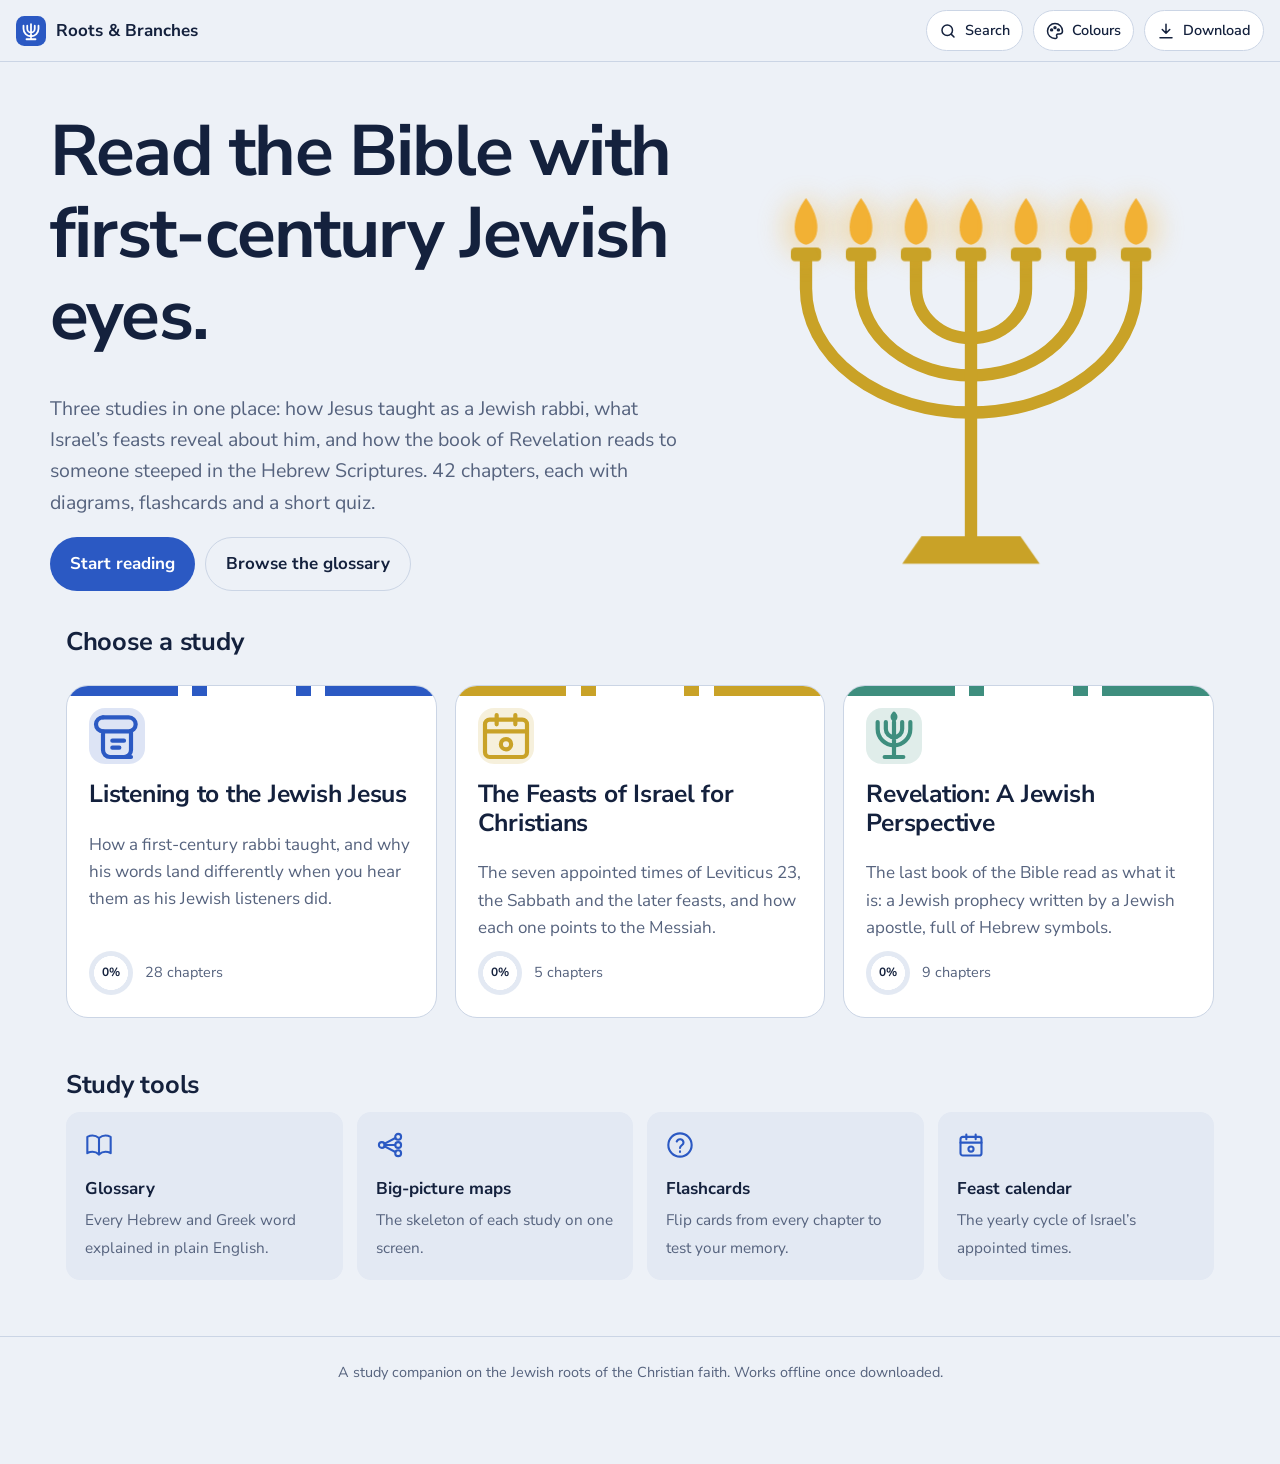
==== commit 52a66c67: "Add Jewish Jesus chapters 18-27 and appendices Co-Authored-By: Claude Opus 5.5 <noreply@anthropic.co" ====
--- a/index.html
+++ b/index.html
@@ -1163,6 +1163,7071 @@
   ]
 }
 
+]);
+
+(window.CHAPTERS = window.CHAPTERS || {})["jesus"] = (window.CHAPTERS["jesus"] || []).concat([
+ {
+  "id": "j08-all-the-sevens-seventy-seven",
+  "title": "All the Sevens, Seventy-Seven",
+  "summary": "Peter asks how often he must forgive a brother. Jesus answers with a hidden hint (a remez) to Lamech’s boast of seventy-sevenfold revenge, then tells the shocking parable of the unforgiving servant.",
+  "sections": [
+   {
+    "h": "Peter’s question about the “brother”",
+    "blocks": [
+     {
+      "t": "p",
+      "text": "Matthew 18:21-35 follows straight on from verses 15-20. Both sections deal with sin and repentance, and both speak about **a brother who sins** against another (v. 15, 21). Now Peter asks a follow-up question: how often must I forgive?"
+     },
+     {
+      "t": "term",
+      "word": "adelphos",
+      "heb": "ἀδελφός",
+      "lang": "Greek",
+      "meaning": "“Brother.” In the gospels it means a fellow disciple of either gender — a brother or sister in the new community Jesus is building."
+     },
+     {
+      "t": "p",
+      "text": "Some translations say “someone who sins” to sound inclusive. But the Greek is still *adelphos*. So the question is not about anyone at all. It is about believers we treat as brothers and sisters. There will be enough sins to deal with there!"
+     },
+     {
+      "t": "term",
+      "word": "Inclusio",
+      "meaning": "A literary “bookend.” The same word appears at the start and end of a passage to mark its boundaries. Here “brother” opens the passage (v. 21) and closes it (v. 35)."
+     },
+     {
+      "t": "quote",
+      "text": "Lord, how many times shall I forgive my brother or sister who sins against me? Up to seven times?",
+      "ref": "Matthew 18:21"
+     }
+    ]
+   },
+   {
+    "h": "How many times? One, two, three… seven",
+    "blocks": [
+     {
+      "t": "p",
+      "text": "Peter tries to answer his own question: “How about seven?” This makes sense. Seven was often a symbol of **fullness or completion**. Also, this was a standard question to ask a rabbi. Disciples wanted to know their rabbi’s view, because the answer showed whether he belonged to a strict or a lenient school. Seven may have been the generous answer, and Peter may have been guessing what his merciful rabbi would say."
+     },
+     {
+      "t": "p",
+      "text": "In Luke 17:3-4 Jesus even says to forgive the same brother **seven times in one day** — again perhaps a symbol of being lavish in forgiveness. But that sounds open to abuse. Is the repentance real each time? For this reason some Jewish traditions said **three times** was enough. If someone did not change after a few times, they never would."
+     },
+     {
+      "t": "quote",
+      "text": "If a man said, “I will sin and repent, and sin again and repent,” he will be given no chance to repent. If he said, “I will sin and the Day of Atonement will effect atonement,” then the Day of Atonement effects no atonement.",
+      "ref": "Mishnah, Yoma 8:9"
+     },
+     {
+      "t": "p",
+      "text": "The Mishnah adds: sins between a person and God are atoned on the Day of Atonement, but sins against a fellow human are atoned **only if he has first made peace with that person**. Repentance must be genuine, and real reconciliation is needed."
+     },
+     {
+      "t": "p",
+      "text": "The Talmud, commenting on this, says: a person is forgiven the first, second and third time, but **not the fourth**. It supports this from two verses: God works with a man “twice, even three times” (Job 33:29-30), and “For three transgressions of Israel, and for four, I will not turn back my wrath” (Amos 2:6). This way of using Scripture seems odd to us, but it is how the ancient Jewish mind worked."
+     },
+     {
+      "t": "flow",
+      "title": "The rising number of forgiveness",
+      "nodes": [
+       {
+        "h": "Tradition: 3",
+        "d": "Talmud: forgiven three times, not the fourth (Job 33, Amos 2)"
+       },
+       {
+        "h": "Peter: 7",
+        "d": "Fullness and completion — a generous rabbi’s answer"
+       },
+       {
+        "h": "Jesus: 77",
+        "d": "A hint to Lamech — forgiveness without limit"
+       }
+      ]
+     }
+    ]
+   },
+   {
+    "h": "Seventy-seven: a hint to Lamech",
+    "blocks": [
+     {
+      "t": "p",
+      "text": "Jesus answers with **seventy-seven**. Some footnotes offer “seventy times seven” (490), since the Greek can be read that way. A bigger number might seem better! But that misses the clue. Jesus is pointing back to Genesis 4:24, where Lamech boasts to his wives about his revenge:"
+     },
+     {
+      "t": "quote",
+      "text": "If Cain is avenged seven times, then Lamech seventy-seven times.",
+      "ref": "Genesis 4:24"
+     },
+     {
+      "t": "p",
+      "text": "“The revenge of Lamech” had become a common saying for revenge far beyond anything reasonable. Jesus picks up Peter’s number seven and answers indirectly but powerfully."
+     },
+     {
+      "t": "term",
+      "word": "Remez",
+      "heb": "רֶמֶז",
+      "lang": "Hebrew",
+      "meaning": "“Hint, clue, allusion.” A rabbinic teaching method: a chosen word or number links the listener’s mind to a passage of Scripture, which then expands the teacher’s message."
+     },
+     {
+      "t": "p",
+      "text": "A rabbi never announced, “Here comes a remez!” The name itself came only in medieval times. Disciples had memorised Scripture from childhood and were listening for such links. If they missed it, the rabbi did not open the scroll for them. His job was to set up a **journey of discovery**. If they missed it — their loss!"
+     },
+     {
+      "t": "callout",
+      "kind": "insight",
+      "title": "How a remez feels",
+      "text": "Try it with the New Testament: “For God…” “For God so…” “For God so loved…” You are away! But how far — just John 3:16, or verse 17, or the whole chapter? A remez is not a sound bite. A few words trigger a whole passage, adding layers of meaning."
+     },
+     {
+      "t": "compare",
+      "title": "Lamech vs the disciple",
+      "cols": [
+       {
+        "h": "Lamech",
+        "items": [
+         "Revenge without limit",
+         "Seventy-seven times greater than Cain’s",
+         "Forgiveness does not exist for him",
+         "Revenge is always on his mind"
+        ]
+       },
+       {
+        "h": "The disciple of Jesus",
+        "items": [
+         "Forgiveness without limit",
+         "Not a number to count or a box to tick",
+         "Be Lamech’s polar opposite",
+         "‘Outnumber’ evil with forgiveness, even at its worst"
+        ]
+       }
+      ]
+     }
+    ]
+   },
+   {
+    "h": "The parable of the unforgiving servant",
+    "blocks": [
+     {
+      "t": "p",
+      "text": "Jesus did not invent the parable. He took a familiar Jewish form and used it as a key part of his teaching. Parables were meant to **illuminate and challenge**, and often contain at least one **shock** and one **twist**."
+     },
+     {
+      "t": "steps",
+      "title": "The story (Matthew 18:23-35)",
+      "items": [
+       {
+        "h": "Shock 1: a huge debt",
+        "d": "A servant owes 10,000 talents — by one estimate about three lifetimes of earnings. What kind of king lets such a debt build up?"
+       },
+       {
+        "h": "Shock 2: the king’s order",
+        "d": "Sell him, his wife and children. That can never repay the debt — it sounds like Lamech-style revenge on the whole family. (Selling a debtor’s goods and family was actually a common custom then.)"
+       },
+       {
+        "h": "Mercy",
+        "d": "The servant begs for time. The king takes pity and cancels the whole debt."
+       },
+       {
+        "h": "The tragedy",
+        "d": "The forgiven servant leaves free but unchanged. He seizes a fellow servant who owes a small sum (a few weeks’ wages). Verse 29 echoes verse 26 almost word for word — but he refuses and throws him in prison."
+       },
+       {
+        "h": "Shock 3: the reversal",
+        "d": "The king hears, restores the huge debt, and hands the first servant to the jailers until he pays — which he never can."
+       }
+      ]
+     },
+     {
+      "t": "callout",
+      "kind": "note",
+      "title": "A possible remez to Esther?",
+      "text": "Ten thousand talents of silver also appears in Esther 3:9 — the payment Haman offered Xerxes to destroy the Jewish people (about 340 tons). The link is hard to see, so it may be a coincidence. Not every similarity is a remez!"
+     },
+     {
+      "t": "p",
+      "text": "The main point is clear. **We have been forgiven much**, and this should shape how we treat others. No one can sin against us as much as we have sinned against God. Jesus is still answering Peter and backing up his “seventy-seven”."
+     }
+    ]
+   },
+   {
+    "h": "Hard questions and an alternative ending",
+    "blocks": [
+     {
+      "t": "p",
+      "text": "If the king is God, does God take Lamech-like revenge? Can he cancel his forgiveness? Does one moment of unforgiveness bring eternal torture? The answer: **parables are not exact parallels** where every detail stands for something. In Luke 18:1-8 God seems to be compared with an unjust judge — but that parable is about persistent prayer, not God’s character. Here the focus is the unnamed servant (it could be you!) and his attitude. The rest is background."
+     },
+     {
+      "t": "term",
+      "word": "apodidōmi (apodo)",
+      "heb": "ἀποδίδωμι",
+      "lang": "Greek",
+      "meaning": "Usually “pay back.” It is suggested it may also carry the sense “cancel, release, forgive.”"
+     },
+     {
+      "t": "p",
+      "text": "Some readers notice an ambiguity in verse 34. The final “he” could refer to the second servant, and the verb might mean “cancel”. Then the ending reads: the first servant stays in prison **until he cancels all that the second servant owed him**. Greek texts read “pay all that was due to him”, which leans this way, though the verb is still “pay”. Whether the Greek really supports this is for experts to decide."
+     },
+     {
+      "t": "compare",
+      "title": "Two ways to read the ending (v. 34)",
+      "cols": [
+       {
+        "h": "Usual reading",
+        "items": [
+         "He must repay his huge debt to the king",
+         "He never can, so he is tortured for life",
+         "Often taught as eternal torment"
+        ]
+       },
+       {
+        "h": "Alternative reading",
+        "items": [
+         "He must release the small debt owed to him",
+         "This is something he CAN do",
+         "Once he forgives, the door of his self-made prison opens",
+         "About life now — and left open for us to finish"
+        ]
+       }
+      ]
+     },
+     {
+      "t": "callout",
+      "kind": "insight",
+      "title": "An unfinished story",
+      "text": "Like much of Jesus’ teaching, the story is left hanging, waiting for us to complete it. Will we forgive the small debts others owe us?"
+     },
+     {
+      "t": "flip",
+      "title": "Flashcards",
+      "items": [
+       {
+        "front": "Remez",
+        "back": "A Hebrew word for a hint or clue: a word or number that calls a whole Scripture passage to mind."
+       },
+       {
+        "front": "Why “seventy-seven”?",
+        "back": "It recalls Lamech’s boast of seventy-sevenfold revenge (Genesis 4:24). Be as extreme in forgiveness as he was in revenge."
+       },
+       {
+        "front": "Traditional limit on forgiving repeated sin",
+        "back": "Three times (Talmud, based on Job 33:29-30 and Amos 2:6)."
+       },
+       {
+        "front": "Yoma 8:9 on sins against people",
+        "back": "The Day of Atonement atones only if you have first made peace with the person you wronged."
+       },
+       {
+        "front": "10,000 talents",
+        "back": "A debt of about three lifetimes’ earnings — impossible to repay."
+       }
+      ]
+     }
+    ]
+   }
+  ],
+  "keypoints": [
+   "The “brother” (adelphos) is a fellow disciple of either gender; “brother” forms an inclusio around Matthew 18:21-35.",
+   "How often to forgive was a standard question for rabbis; tradition (Talmud on Yoma 8:9) said three times, using Job 33:29-30 and Amos 2:6.",
+   "The Mishnah teaches repentance must be genuine, and sins against people need reconciliation, not just the Day of Atonement.",
+   "Peter’s “seven” suggests fullness; Jesus’ “seventy-seven” is a remez to Lamech’s boast of revenge in Genesis 4:24.",
+   "A remez is a hint that calls up a whole passage of Scripture; disciples were expected to catch it themselves.",
+   "Disciples should be as extravagant in forgiveness as Lamech was in revenge.",
+   "The parable of the unforgiving servant has shocks and twists; parables are not allegories where every detail matches.",
+   "An alternative reading of v. 34 makes the ending about releasing the fellow servant’s small debt — the way out of a self-made prison."
+  ],
+  "quiz": [
+   {
+    "q": "Why does Jesus answer “seventy-seven”?",
+    "options": [
+     "To set an exact counting limit",
+     "To recall Lamech’s seventy-sevenfold revenge in Genesis 4:24",
+     "Because 77 was the Talmud’s number",
+     "To quote the book of Esther"
+    ],
+    "answer": 1,
+    "why": "It is a remez to Lamech. Disciples are to be as extravagant in forgiveness as Lamech was in revenge."
+   },
+   {
+    "q": "According to the Talmudic tradition, how many times is a repeated sin forgiven?",
+    "options": [
+     "Once",
+     "Seven times",
+     "Three times, but not the fourth",
+     "Seventy times seven"
+    ],
+    "answer": 2,
+    "why": "The Talmud says forgiven the first, second and third time, but not the fourth, citing Job 33:29-30 and Amos 2:6."
+   },
+   {
+    "q": "What is an inclusio?",
+    "options": [
+     "A repeated word marking the start and end of a passage",
+     "A type of parable",
+     "A Day of Atonement prayer",
+     "A Greek verb form"
+    ],
+    "answer": 0,
+    "why": "“Brother” at verse 21 and verse 35 brackets the passage."
+   },
+   {
+    "q": "What is the main point of the unforgiving servant parable?",
+    "options": [
+     "God takes revenge like Lamech",
+     "Debtors’ families should be sold",
+     "Having been forgiven so much, we must forgive others",
+     "Debts must always be paid in full"
+    ],
+    "answer": 2,
+    "why": "The focus is the servant’s attitude; the rest is background. We have been forgiven far more than anyone owes us."
+   },
+   {
+    "q": "In the alternative reading of verse 34, how can the servant leave prison?",
+    "options": [
+     "By paying 10,000 talents",
+     "By cancelling the small debt his fellow servant owes him",
+     "By selling his family",
+     "By waiting for the Day of Atonement"
+    ],
+    "answer": 1,
+    "why": "If the verb can mean “release”, he is freed once he forgives the smaller debt."
+   }
+  ]
+ },
+ {
+  "id": "j09-the-law-is-an-asset",
+  "title": "The Law is an Asset",
+  "summary": "In Matthew 5:17-20, “abolish” and “fulfil” are rabbinic terms for interpreting the Law wrongly or rightly. Torah means loving instruction, and Jesus insists there are no “light” commandments in his kingdom.",
+  "sections": [
+   {
+    "h": "“I have come” — a statement of mission",
+    "blocks": [
+     {
+      "t": "p",
+      "text": "This begins Part Two, “Sermons and Stories”. We return to the Sermon on the Mount, full of examples of Jesus teaching like a Jewish rabbi. Matthew 5:17-20 deals with one of the most misunderstood parts of Judaism: **the Law**."
+     },
+     {
+      "t": "p",
+      "text": "When Jesus says “I have come” or “I have not come” (v. 17), he is not talking about his birth or a trip to Galilee. This is a **Hebraic way of declaring intent** — a task to do, not a journey made. He is stating a mission aim. And he starts by clearing up what his mission is *not*."
+     },
+     {
+      "t": "quote",
+      "text": "Do not think that I have come to abolish the Law or the Prophets; I have not come to abolish them but to fulfil them.",
+      "ref": "Matthew 5:17"
+     }
+    ]
+   },
+   {
+    "h": "What “abolish” and “fulfil” do NOT mean",
+    "blocks": [
+     {
+      "t": "list",
+      "title": "Common misunderstandings",
+      "items": [
+       "**“Fulfil” does not mean “keep every law perfectly.”** No one could keep all 613 commandments. Some apply only to women (e.g. Leviticus 15:19-33), some only to men, some only to priests. Jesus lived a blameless life, yet not every law applied to him.",
+       "**“Fulfil” does not mean “complete what is lacking.”** The Law was already perfect (Psalm 19:7). Paul calls it holy, righteous, good and spiritual (Romans 7:12, 14).",
+       "**“Abolish” does not mean “cancel.”** Why cancel what the psalmist called his delight and joy (Psalm 1:2; 119:92, 174)? To the Jewish mind, the Law was an asset."
+      ]
+     },
+     {
+      "t": "compare",
+      "title": "Western reading vs Hebraic reading",
+      "cols": [
+       {
+        "h": "Common Western reading",
+        "items": [
+         "Fulfil = obey every rule perfectly",
+         "Fulfil = finish or replace the Law",
+         "Abolish = cancel the Law"
+        ]
+       },
+       {
+        "h": "Rabbinic meaning",
+        "items": [
+         "Fulfil = interpret correctly (and live it out)",
+         "Abolish = misinterpret, so the law cannot be kept as intended",
+         "These are terms from debates over interpretation"
+        ]
+       }
+      ]
+     },
+     {
+      "t": "p",
+      "text": "In rabbinic debate a typical accusation was, “You are abolishing the Law!” — meaning, “Your interpretation undermines it.” No one can destroy God’s Law, but if you say a law means less than it really does, people can no longer keep it properly. That is like cancelling it."
+     },
+     {
+      "t": "callout",
+      "kind": "insight",
+      "title": "A paraphrase of verse 17",
+      "text": "“Do not imagine for one moment that I intend to weaken or negate the Law by my interpretations. My purpose is to establish it more firmly. By correctly interpreting it, I will set it on a stronger footing and make it even more lasting.”"
+     }
+    ]
+   },
+   {
+    "h": "What Torah really means",
+    "blocks": [
+     {
+      "t": "term",
+      "word": "Torah",
+      "heb": "תּוֹרָה",
+      "lang": "Hebrew",
+      "meaning": "Usually translated “Law”, but its root means guidance, instruction, teaching — giving direction so that we hit the mark."
+     },
+     {
+      "t": "p",
+      "text": "We think of law as a legal system to avoid: break it and get caught, and you are punished. But Torah aims us at a target. **Missing the mark** or **falling short** were ways of describing sin in Judaism and the early church (Romans 3:23)."
+     },
+     {
+      "t": "p",
+      "text": "Torah is more than a list of “thou shalts”. Most of the five books of Moses are **stories**, and they teach too. Torah can stretch to any Scripture that shows God’s will, since stories show the results of right and wrong choices."
+     },
+     {
+      "t": "steps",
+      "title": "Salvation first, then Torah",
+      "items": [
+       {
+        "h": "Covenant with Abraham",
+        "d": "God loved his people and bound himself to them."
+       },
+       {
+        "h": "Rescue from Egypt",
+        "d": "God saved them first — they had done nothing to deserve it."
+       },
+       {
+        "h": "Covenant with Moses",
+        "d": "Then he gave the Law, so they could show gratitude and live in line with his will."
+       },
+       {
+        "h": "Result",
+        "d": "God is not mainly a lawgiver but a loving Father guiding his children into the best life."
+       }
+      ]
+     },
+     {
+      "t": "callout",
+      "kind": "note",
+      "title": "Fulfilling also means living it",
+      "text": "Correct teaching was only the start. Conduct had to match. You could “abolish” the Law in two ways: by misinterpreting it, or by interpreting it rightly but not living it out."
+     },
+     {
+      "t": "p",
+      "text": "Jesus also mentions **the Prophets**. This is not mainly about predictions coming true. The prophets were also Torah guides; their messages needed to be understood correctly and allowed to change behaviour."
+     },
+     {
+      "t": "p",
+      "text": "Perhaps Jesus said “Do not think…” because some were already accusing him of abolishing the Law. In the “You have heard… but I tell you” sayings (Matt. 5:21 onwards) he was fulfilling the Law — giving God’s original meaning. He was **not raising the standard**. Inner anger and lust were always forbidden. Torah must change us inside, not just outside."
+     }
+    ]
+   },
+   {
+    "h": "Light and heavy commandments",
+    "blocks": [
+     {
+      "t": "p",
+      "text": "Verse 19 speaks of “the least of these commands”. More literally this is a **light commandment** — a well-known rabbinic term. By Jesus’ day the rabbis graded all 613 laws. No law was light in itself, only compared with another; the same law could be heavy compared with a third."
+     },
+     {
+      "t": "term",
+      "word": "Gezerah shavah",
+      "heb": "גְּזֵרָה שָׁוָה",
+      "lang": "Hebrew",
+      "meaning": "“Equal comparison.” A rabbinic method that links two passages because they share the same word or phrase, then studies them side by side."
+     },
+     {
+      "t": "table",
+      "title": "Example: the bird’s nest and honouring parents",
+      "head": [
+       "",
+       "Deuteronomy 22:6-7",
+       "Deuteronomy 5:16"
+      ],
+      "rows": [
+       [
+        "Command",
+        "Take the young or eggs, but let the mother bird go",
+        "Honour your father and your mother"
+       ],
+       [
+        "Shared idea",
+        "A mother",
+        "A mother"
+       ],
+       [
+        "Shared phrase",
+        "“that it may go well with you and you may have a long life”",
+        "“that it may go well with you and you may have a long life”"
+       ],
+       [
+        "Rabbis’ ruling",
+        "Light",
+        "Heavy"
+       ]
+      ]
+     },
+     {
+      "t": "p",
+      "text": "Because both laws end with the same promise, the rabbis linked them and decided the bird’s nest law was light. Taking the mother bird was still wrong, but not as serious."
+     },
+     {
+      "t": "p",
+      "text": "We all grade laws like this — in the Old Testament and even Jesus’ words. But does God? Not according to Jesus, who rebukes those who take “light” laws lightly. A later rabbi, **Yehuda ha-Nasi** (c. AD 135-217), agreed:"
+     },
+     {
+      "t": "quote",
+      "text": "Be as mindful of a light commandment as of a weighty commandment, for you do not know the reward of each commandment.",
+      "ref": "Mishnah, Pirke Aboth 2:1"
+     },
+     {
+      "t": "callout",
+      "kind": "insight",
+      "title": "A paraphrase of verse 19",
+      "text": "“Anyone who breaks one of the so-called light commandments and tells others it doesn’t matter will be called lightweight in the kingdom. But whoever keeps these light commandments and teaches others to do so will be a heavyweight in the kingdom.”"
+     }
+    ]
+   },
+   {
+    "h": "John got the message",
+    "blocks": [
+     {
+      "t": "p",
+      "text": "The rest of Matthew 5 shows this in action: murder and anger, even insults, are equally guilty; adultery and lust break the same law."
+     },
+     {
+      "t": "p",
+      "text": "The rabbis called “Do not hate a fellow Israelite in your heart” (Leviticus 19:17) light compared with the heavy “You shall not murder” (Exodus 20:13; Deuteronomy 5:17). Jesus’ disciple John set that grading aside:"
+     },
+     {
+      "t": "quote",
+      "text": "Anyone who hates a brother or sister is a murderer.",
+      "ref": "1 John 3:15"
+     },
+     {
+      "t": "callout",
+      "kind": "warn",
+      "title": "A question for us",
+      "text": "Reading Leviticus 19 or Deuteronomy 22 — or Jesus’ own words — do we rank some as less important? If so, beware: we may be shrinking our own significance in our rabbi’s kingdom."
+     },
+     {
+      "t": "flip",
+      "title": "Flashcards",
+      "items": [
+       {
+        "front": "Abolish the Law (rabbinic sense)",
+        "back": "To misinterpret it so it can’t be kept as intended."
+       },
+       {
+        "front": "Fulfil the Law (rabbinic sense)",
+        "back": "To interpret it correctly — and live it out."
+       },
+       {
+        "front": "Torah",
+        "back": "Guidance, instruction, teaching — direction to hit the mark."
+       },
+       {
+        "front": "Gezerah shavah",
+        "back": "Linking two passages that share a word or phrase, to compare them."
+       },
+       {
+        "front": "Light commandment",
+        "back": "A law the rabbis judged less weighty than another; Jesus says none are light."
+       }
+      ]
+     }
+    ]
+   }
+  ],
+  "keypoints": [
+   "“I have come” is a Hebraic statement of mission and intent, not about travel or the incarnation.",
+   "In rabbinic debate, “abolish” means to misinterpret the Law; “fulfil” means to interpret it correctly — and live it out.",
+   "No one could keep all 613 laws (some were for women, men or priests only), and the Law was already perfect — so “fulfil” cannot mean those things.",
+   "Torah means guidance and instruction to help us hit the mark; it includes the stories, and was given after God had already saved his people.",
+   "Jesus also “fulfils” the Prophets by teaching their message correctly.",
+   "Jesus’ “but I tell you” sayings restore God’s original standard; they do not raise it.",
+   "Rabbis graded “light” and “heavy” commands, linking laws by gezerah shavah (e.g. the bird’s nest and honouring parents).",
+   "Jesus teaches there are no light laws in his kingdom; John echoes this in 1 John 3:15."
+  ],
+  "quiz": [
+   {
+    "q": "In rabbinic debate, what did it mean to “abolish” the Law?",
+    "options": [
+     "To cancel it officially",
+     "To interpret it wrongly",
+     "To keep it perfectly",
+     "To add new laws"
+    ],
+    "answer": 1,
+    "why": "“You are abolishing the Law” meant your interpretation undermines it, so it can’t be kept as intended."
+   },
+   {
+    "q": "Why could no one keep all 613 commandments?",
+    "options": [
+     "They were written in Greek",
+     "Some laws only applied to women, men or priests",
+     "The Law was imperfect",
+     "They were cancelled by Jesus"
+    ],
+    "answer": 1,
+    "why": "Laws such as those on menstruation (Lev. 15) or priestly duties do not apply to everyone."
+   },
+   {
+    "q": "What is the root meaning of Torah?",
+    "options": [
+     "Punishment",
+     "Legal code",
+     "Guidance or instruction",
+     "Sacrifice"
+    ],
+    "answer": 2,
+    "why": "Torah comes from a word for giving direction — teaching that helps us hit the mark."
+   },
+   {
+    "q": "Why did the rabbis compare Deuteronomy 22:6-7 with 5:16?",
+    "options": [
+     "Both end with the same promise of long life and well-being",
+     "Both mention birds",
+     "Both are about the Sabbath",
+     "Moses commanded it"
+    ],
+    "answer": 0,
+    "why": "This shared phrase allowed a gezerah shavah link; the bird’s nest law was judged light."
+   },
+   {
+    "q": "Which verse shows John rejecting the light/heavy grading?",
+    "options": [
+     "John 3:16",
+     "Psalm 19:7",
+     "Romans 3:23",
+     "1 John 3:15"
+    ],
+    "answer": 3,
+    "why": "“Anyone who hates a brother or sister is a murderer” treats hatred as seriously as murder."
+   }
+  ]
+ },
+ {
+  "id": "j10-eye-eye",
+  "title": "Eye, Eye",
+  "summary": "Four “eye” sayings in the Sermon on the Mount: the good eye (generosity), eye for an eye (non-retaliation), the plank in the eye (judging), and gouging out the eye (hyperbole about sin).",
+  "sections": [
+   {
+    "h": "Four eyes in one sermon",
+    "blocks": [
+     {
+      "t": "p",
+      "text": "The Sermon on the Mount mentions eyes four times — so the chapter title could be twice as long! Hebrew thinking prefers **concrete pictures** for abstract ideas, and the human body often appears in its language."
+     },
+     {
+      "t": "tree",
+      "title": "The four eye sayings",
+      "root": "Eyes in Matthew 5–7",
+      "children": [
+       {
+        "h": "Have a good eye",
+        "d": "Matthew 6:22-23 — generosity with money"
+       },
+       {
+        "h": "Eye for an eye",
+        "d": "Matthew 5:38-42 — answering injustice without revenge"
+       },
+       {
+        "h": "A plank in the eye",
+        "d": "Matthew 7:3-5 — how (not) to judge"
+       },
+       {
+        "h": "Gouge out your eye",
+        "d": "Matthew 5:29 — vivid hyperbole about sin"
+       }
+      ]
+     }
+    ]
+   },
+   {
+    "h": "Have a good eye! (Matthew 6:22-23)",
+    "blocks": [
+     {
+      "t": "p",
+      "text": "These verses sit in a passage about money: treasures on earth (v. 19) and God and Mammon (v. 24). Why talk about eyes, light and darkness in the middle? Because **Jesus is still talking about money**."
+     },
+     {
+      "t": "term",
+      "word": "Ayin tovah",
+      "heb": "עַיִן טוֹבָה",
+      "lang": "Hebrew",
+      "meaning": "“A good eye” — an idiom for a generous person who looks out for others’ needs."
+     },
+     {
+      "t": "term",
+      "word": "Ayin ra’ah",
+      "heb": "עַיִן רָעָה",
+      "lang": "Hebrew",
+      "meaning": "“A bad eye” — an idiom for a mean, stingy, self-centred person."
+     },
+     {
+      "t": "p",
+      "text": "The Hebrew *ayin* (eye) is **singular**. Translations often change it to “eyes” or “eyesight”, or swap “good” for “single”, “sound”, “clear” or “healthy”. None of these carries the idiom. The idiom is still used today: someone collecting for charity may shake a tin and say, “Have a good eye!”"
+     },
+     {
+      "t": "compare",
+      "title": "Good eye vs bad eye",
+      "cols": [
+       {
+        "h": "Good eye",
+        "items": [
+         "Generous",
+         "Looks out for others’ needs",
+         "Sees God’s abundance",
+         "Lights up your whole life"
+        ]
+       },
+       {
+        "h": "Bad eye",
+        "items": [
+         "Stingy, greedy",
+         "Blind to people around",
+         "Sees scarcity and lack",
+         "Fills life with darkness"
+        ]
+       }
+      ]
+     },
+     {
+      "t": "list",
+      "title": "The idiom elsewhere",
+      "items": [
+       "**Proverbs 22:9** — “The generous will themselves be blessed” — literally the one with a good eye.",
+       "**Proverbs 23:6-7** — the stingy man (bad eye) “is always thinking about the cost”.",
+       "**Proverbs 28:22** — the stingy (bad eye) find “poverty awaits them”.",
+       "**Matthew 20:15** — literally “Is your eye bad because I am good?” (Greek *ophthalmos sou ponēros*, from *ayin ra’ah*). Here translations rightly say “envious” and “generous”.",
+       "**Mishnah, Terumot 4:3** — the House of Hillel: giving 1/40 of produce as the heave offering (*terumah*) is a good eye, 1/60 a bad eye. The House of Shammai set the good eye at an even more generous 1/30!",
+       "**Pirke Aboth 5:16** — of four attitudes to giving, two are a bad eye: giving yourself but discouraging others (bad eye towards what is theirs), or wanting others to give but not giving yourself (bad eye towards what is yours).",
+       "**Talmud on Baba Bathra 4** — in a debate about sales, Rabbi Aqiba said a seller usually sells “with a good eye”."
+      ]
+     },
+     {
+      "t": "p",
+      "text": "In Hebrew the phrase reads “good **of** eye”. The main idea is “good”; “eye” says how. A generous person is good in how he acts on what his eye sees. He sees a good God providing, and so gives more of his resources and himself."
+     },
+     {
+      "t": "callout",
+      "kind": "insight",
+      "title": "Why worry comes next",
+      "text": "A bad eye focuses on scarcity, which feeds worry: “If I give, there won’t be enough for me.” So right after this, Jesus teaches about worry (Matt. 6:25-34). Worry stifles generosity. The only way to store treasure in heaven is by having a good eye."
+     }
+    ]
+   },
+   {
+    "h": "Eye for an eye (Matthew 5:38-42)",
+    "blocks": [
+     {
+      "t": "p",
+      "text": "“Eye for eye, tooth for tooth” (Exodus 21:23-25; Leviticus 24:19-20; Deuteronomy 19:21) was meant well: to stop revenge spiralling out of control. It ended with the second eye. Jesus gives his disciples a different way: “But I tell you, do not resist an evil person.” Four examples follow."
+     },
+     {
+      "t": "cards",
+      "title": "Jesus’ four illustrations",
+      "items": [
+       {
+        "h": "The right cheek (v. 39)",
+        "d": "A right-handed person facing you can only hit your right cheek with the back of the hand. In the Roman world, a back-handed slap was how you struck a slave or inferior — an insult and a challenge. Turning the other cheek invites them to strike you as an equal. They may repent… or slap again!"
+       },
+       {
+        "h": "Tunic and cloak (v. 40)",
+        "d": "Men wore a light linen tunic (haluk) and a large woollen cloak (tallit) that carried the tassels (Deut. 22:12) and served as a blanket. A cloak taken in pledge had to be returned by sunset (Exod. 22:26-27; Deut. 24:12-13). Give both and you may be shivering."
+       },
+       {
+        "h": "The second mile (v. 41)",
+        "d": "A Roman soldier could force a non-citizen to carry his pack one mile (a thousand paces). Refusal could mean prison. Jesus says: after the mile, keep walking. Repay exploitation with kindness."
+       },
+       {
+        "h": "Give and lend (v. 42)",
+        "d": "Not a blank cheque. Don’t refuse to lend as a way of getting revenge. Don’t deny someone help you could give."
+       }
+      ]
+     },
+     {
+      "t": "term",
+      "word": "Tallit",
+      "heb": "טַלִּית",
+      "lang": "Hebrew",
+      "meaning": "The outer cloak: a large rectangular woollen cloth reaching to the ankles, with tassels on its corners; also used as a blanket at night."
+     },
+     {
+      "t": "term",
+      "word": "Haluk",
+      "heb": "חָלוּק",
+      "lang": "Hebrew",
+      "meaning": "The tunic: a lighter inner robe, usually linen, worn at home and at work."
+     },
+     {
+      "t": "p",
+      "text": "Verse 42 makes more sense with Hebrew. “Ask” can mean ask a question, request, or **ask to borrow**. Hebrew also has different words for two kinds of borrowing: returning the same item (a book, a car) or repaying in kind (milk, money). These form a poetic parallel. English has one word for “borrow”, so translators used “ask” for variety — which gives the wrong impression."
+     }
+    ]
+   },
+   {
+    "h": "A plank in the eye (Matthew 7:1-5)",
+    "blocks": [
+     {
+      "t": "p",
+      "text": "There is humour here: a man with a roof beam sticking out of his eye tries to remove a speck of sawdust from someone else’s. “Do not judge” (v. 1) is a **warning, not an absolute ban**. The standard you set will be applied to you (v. 2, a saying older than Jesus)."
+     },
+     {
+      "t": "steps",
+      "title": "Judging rightly",
+      "items": [
+       {
+        "h": "Check the motive",
+        "d": "Judge to correct, never to condemn."
+       },
+       {
+        "h": "Stay within your authority",
+        "d": "Only judge where God gives you authority, or you take his place."
+       },
+       {
+        "h": "Never judge a person’s worth or destiny",
+        "d": "Only God can. Words like ‘Raca’ and ‘You fool!’ (Matt. 5:22) are excessive judgements of worth."
+       },
+       {
+        "h": "Lift up, don’t squash",
+        "d": "Judge without being judgemental."
+       }
+      ]
+     },
+     {
+      "t": "list",
+      "title": "“Measure for measure” in Jewish writings",
+      "items": [
+       "“With what measure a man metes it shall be measured to him again.” (Mishnah, Sotah 1:7)",
+       "Hillel: “Judge not thy fellow until thou art come to his place” — stand in his shoes. (Pirke Aboth 2:5)",
+       "“If the judge said, ‘Take the splinter from between your teeth,’ he would retort, ‘Take the beam from between your eyes.’” (Talmud, Baba Bathra 15b)",
+       "Rabbi Tarfon: “I doubt if anyone in this generation is fit to rebuke others. If one says, ‘Remove the mote from between your eyes,’ the reply is, ‘Remove the beam from between your eyes.’”"
+      ]
+     },
+     {
+      "t": "callout",
+      "kind": "note",
+      "text": "These parallels show Jesus fitted the culture of his day — while adding an extra dimension other rabbis lacked."
+     }
+    ]
+   },
+   {
+    "h": "Gouge out your eye (Matthew 5:29)",
+    "blocks": [
+     {
+      "t": "quote",
+      "text": "If your right eye causes you to stumble, gouge it out and throw it away.",
+      "ref": "Matthew 5:29"
+     },
+     {
+      "t": "p",
+      "text": "Is Jesus prescribing self-harm? No. Exaggerated language (**hyperbole**) about cutting off body parts was common among both Jewish and Greek teachers on sexual morality. Jesus used a familiar figure of speech, not a new punishment."
+     },
+     {
+      "t": "callout",
+      "kind": "warn",
+      "text": "Relief that it is not literal must not make us careless. The vivid picture shows how serious these so-called “lesser sins” are — so we guard ourselves against losing our whole selves in final judgement."
+     },
+     {
+      "t": "flip",
+      "title": "Flashcards",
+      "items": [
+       {
+        "front": "Ayin tovah",
+        "back": "A good eye — generosity."
+       },
+       {
+        "front": "Ayin ra’ah",
+        "back": "A bad eye — stinginess, greed."
+       },
+       {
+        "front": "Back-handed slap on the right cheek",
+        "back": "A demeaning blow used on slaves or inferiors."
+       },
+       {
+        "front": "Tallit",
+        "back": "The outer woollen cloak with tassels, also a blanket; a pledged cloak had to be returned by sunset."
+       },
+       {
+        "front": "Measure for measure",
+        "back": "The standard you use to judge others will be used on you (Mishnah, Sotah 1:7)."
+       },
+       {
+        "front": "Gouge out your eye",
+        "back": "Common hyperbole showing sin’s seriousness, not a literal command."
+       }
+      ]
+     }
+    ]
+   }
+  ],
+  "keypoints": [
+   "“Good eye” (ayin tovah) means generous; “bad eye” (ayin ra’ah) means stingy — Matthew 6:22-23 is still about money.",
+   "The idiom appears in Proverbs, Matthew 20:15, the Mishnah (Hillel and Shammai on giving) and the Talmud.",
+   "A bad eye sees scarcity and breeds worry, which is why Jesus next teaches about worry.",
+   "“Eye for an eye” limited revenge; Jesus teaches not to resist an evil person with retaliation.",
+   "The right-cheek slap was a back-handed insult; turning the other cheek invites being treated as an equal.",
+   "Tunic (haluk), cloak (tallit), the Roman one-mile rule and Hebrew words for borrowing explain verses 40-42.",
+   "“Do not judge” is a warning: judge to correct, not condemn — a “measure for measure” principle found in Jewish writings too.",
+   "“Gouge out your eye” is common hyperbole showing how seriously to take sin."
+  ],
+  "quiz": [
+   {
+    "q": "What does it mean to have “a good eye”?",
+    "options": [
+     "To have healthy eyesight",
+     "To be generous",
+     "To be morally pure",
+     "To judge well"
+    ],
+    "answer": 1,
+    "why": "Ayin tovah is a Hebrew idiom for generosity — fitting the money context of Matthew 6."
+   },
+   {
+    "q": "Why is a slap on the right cheek significant?",
+    "options": [
+     "It is accidental",
+     "It is from a left-handed person",
+     "It is a back-handed, demeaning blow",
+     "It was legal in the Temple"
+    ],
+    "answer": 2,
+    "why": "A right-hander must use the back of the hand — how one struck a slave or inferior."
+   },
+   {
+    "q": "Under Roman law, how far could a soldier make a civilian carry his pack?",
+    "options": [
+     "One mile",
+     "Two miles",
+     "Seven miles",
+     "As far as he wanted"
+    ],
+    "answer": 0,
+    "why": "One mile (a thousand paces); Jesus says go a second."
+   },
+   {
+    "q": "According to the Mishnah, the House of Shammai set the “good eye” heave offering at:",
+    "options": [
+     "1/60",
+     "1/40",
+     "1/10",
+     "1/30"
+    ],
+    "answer": 3,
+    "why": "Hillel said 1/40; Shammai the even more generous 1/30."
+   },
+   {
+    "q": "How should “gouge out your eye” be understood?",
+    "options": [
+     "As a literal command",
+     "As a new punishment for lust",
+     "As common hyperbole stressing sin’s seriousness",
+     "As a temple rule"
+    ],
+    "answer": 2,
+    "why": "Exaggerated pictures of cutting off limbs were common in teaching about morality."
+   }
+  ]
+ },
+ {
+  "id": "j11-the-show-mustnt-go-on",
+  "title": "The Show Mustn’t Go On",
+  "summary": "The Beatitudes echo Isaiah and the Psalms; “hypocrites” are stage actors performing their piety; the disciples’ prayer builds on Jewish prayers; and chiasms help unlock sayings like “pearls before pigs”.",
+  "sections": [
+   {
+    "h": "The Beatitudes (Matthew 5:3-12)",
+    "blocks": [
+     {
+      "t": "p",
+      "text": "A rabbi’s first lesson often summed up what he would teach. The Beatitudes (from “Blessed”) do this. They also hint at Isaiah and the Psalms, showing continuity between Jesus’ teaching and the Scriptures his hearers knew."
+     },
+     {
+      "t": "table",
+      "title": "Old Testament echoes in the Beatitudes",
+      "head": [
+       "Beatitude",
+       "Echo"
+      ],
+      "rows": [
+       [
+        "Poor in spirit (5:3)",
+        "Contrite and lowly in spirit (Isa. 57:15; 66:2)"
+       ],
+       [
+        "Those who mourn will be comforted (5:4)",
+        "Comfort all who mourn (Isa. 61:2)"
+       ],
+       [
+        "The meek will inherit the earth (5:5)",
+        "The meek will inherit the land (Ps. 37:11)"
+       ],
+       [
+        "Hunger and thirst for righteousness (5:6)",
+        "Come, all you who are thirsty (Isa. 55:1-2)"
+       ],
+       [
+        "Pure in heart will see God (5:8)",
+        "Clean hands and a pure heart (Ps. 24:3-4)"
+       ],
+       [
+        "“Persecuted” (pursuing) righteousness (5:10)",
+        "You who pursue righteousness (Isa. 51:1)"
+       ]
+      ]
+     },
+     {
+      "t": "term",
+      "word": "Eretz",
+      "heb": "אֶרֶץ",
+      "lang": "Hebrew",
+      "meaning": "“Land” or “earth.” It can mean the land of Israel or the whole world — Jesus may widen the psalmist’s promise worldwide."
+     },
+     {
+      "t": "p",
+      "text": "The eighth Beatitude (v. 10) is puzzling. Should we seek persecution? The answer: “persecute” has two senses — suffering harm, or **pursuing something relentlessly**. In verse 10 “pursue” fits best, linking to Isaiah 51:1. To “persecute righteousness” is to chase it and not let go."
+     },
+     {
+      "t": "callout",
+      "kind": "insight",
+      "title": "Like a sheepdog",
+      "text": "A sheepdog “worries” the sheep until they go where the shepherd wants. The dog does the worrying; the sheep are worried! We should pursue righteousness like that — doing the chasing rather than being chased."
+     },
+     {
+      "t": "compare",
+      "title": "Verse 10 vs verse 11",
+      "cols": [
+       {
+        "h": "Verse 10",
+        "items": [
+         "“Those who…”",
+         "Pursuing righteousness",
+         "Ends “theirs is the kingdom of heaven”, matching v. 3",
+         "Parallels v. 6 (hunger for righteousness)",
+         "Belongs with verses 3-9"
+        ]
+       },
+       {
+        "h": "Verse 11",
+        "items": [
+         "“You…” — those already following",
+         "Being persecuted by others",
+         "Expect it, and feel blessed when it is because of Jesus"
+        ]
+       }
+      ]
+     }
+    ]
+   },
+   {
+    "h": "Take off that mask! (Matthew 6:1-18)",
+    "blocks": [
+     {
+      "t": "p",
+      "text": "“Hypocrite” appears four times in the Sermon (6:2, 5, 16; 7:5) and often in Matthew 23. Today a hypocrite says one thing and does another (“they do not practise what they preach”, Matt. 23:3). But in Jesus’ day it also meant doing religious acts **for show** (“everything they do is done for people to see”, Matt. 23:5)."
+     },
+     {
+      "t": "term",
+      "word": "Hypokritēs",
+      "heb": "ὑποκριτής",
+      "lang": "Greek",
+      "meaning": "An actor. Greek actors wore large masks, swapped them for different roles, and used exaggerated gestures and sounds."
+     },
+     {
+      "t": "cycle",
+      "title": "The three acts of righteousness",
+      "center": "Secret, not show",
+      "hint": "Tap each act",
+      "items": [
+       {
+        "h": "Giving",
+        "d": "Don’t sound a trumpet (6:2). Give in secret."
+       },
+       {
+        "h": "Praying",
+        "d": "Go into your room (6:6). Most homes had no spare room — but the tallit over the head made a private prayer space."
+       },
+       {
+        "h": "Fasting",
+        "d": "Don’t look gloomy for show (6:16-18). Your Father sees in secret."
+       }
+      ]
+     },
+     {
+      "t": "p",
+      "text": "Trumpets announced actors on stage. Was a shofar really blown to advertise giving? Perhaps. Or it may refer to the **thirteen trumpet-shaped bronze funnels** on the offering boxes in the Temple’s Court of the Women. Coins clattering down them — “sounding the trumpet” — showed how much you gave. You could make a show by throwing coins noisily (compare Mark 12:41-42)."
+     },
+     {
+      "t": "compare",
+      "title": "Two kinds of reward",
+      "cols": [
+       {
+        "h": "The “actors”",
+        "items": [
+         "“Have received their reward in full” — like applause",
+         "Reward from people",
+         "Over once they leave the stage"
+        ]
+       },
+       {
+        "h": "Secret disciples",
+        "items": [
+         "“Your Father will reward you” — a ‘will’ of intent, not delay",
+         "Reward from the Father, starting now",
+         "Changes us from within; it lasts"
+        ]
+       }
+      ]
+     }
+    ]
+   },
+   {
+    "h": "Teach us to pray (Matthew 6:9-13)",
+    "blocks": [
+     {
+      "t": "p",
+      "text": "In Luke 11:1 the disciples ask, “Lord, teach us to pray.” They already knew prayers from home and synagogue, but disciples normally asked their rabbi for further guidance. Jesus gave an updated version of prayers they knew — the **Amidah** and especially the **Kaddish**. It is better called “the disciples’ prayer”."
+     },
+     {
+      "t": "term",
+      "word": "Amidah",
+      "heb": "עֲמִידָה",
+      "lang": "Hebrew",
+      "meaning": "“Standing.” A required prayer recited at noon in the Temple, older than Jesus’ time, with an outline very like the Lord’s Prayer."
+     },
+     {
+      "t": "term",
+      "word": "Kaddish",
+      "heb": "קַדִּישׁ",
+      "lang": "Aramaic",
+      "meaning": "“Holy.” A Jewish prayer that sanctifies God’s name and longs for his kingdom; close in content to the disciples’ prayer."
+     },
+     {
+      "t": "p",
+      "text": "The Amidah begins by addressing God as Father in heaven, and “hallowed be your name” matches its third blessing. One main difference: ancient versions say little about forgiveness. Jesus stresses it — and invites us to forgive like the Father. Radical!"
+     },
+     {
+      "t": "term",
+      "word": "Epiousios",
+      "heb": "ἐπιούσιος",
+      "lang": "Greek",
+      "meaning": "The word translated “daily” in “daily bread”. It appears nowhere else in the New Testament or earlier Greek writings — it seems the gospel writers coined it."
+     },
+     {
+      "t": "steps",
+      "title": "Working out “daily bread”",
+      "items": [
+       {
+        "h": "The puzzle",
+        "d": "Why “today” AND “daily”? The new word epiousion was invented to express something heard from Jesus; “daily” mostly re-echoes “today”."
+       },
+       {
+        "h": "Break the word down",
+        "d": "Epi (on / upon / for) + ousia (being, substance) — something like “for our being”."
+       },
+       {
+        "h": "Old Syriac version",
+        "d": "This 2nd-century translation, close to Jesus’ language, has lahmo ameno — “perpetual bread”, the bread that never runs out."
+       },
+       {
+        "h": "Function, not form",
+        "d": "Hebrew uses few adjectives. This is not a type of bread but what bread does: it keeps you going day to day — “the bread of our ongoingness”!"
+       },
+       {
+        "h": "Proverbs 30:8-9",
+        "d": "Bread “needful for me”: just enough, neither poverty (tempting to steal) nor riches (tempting to deny God)."
+       }
+      ]
+     }
+    ]
+   },
+   {
+    "h": "Crossing over: chiasms (Matthew 6:2-4; 7:6)",
+    "blocks": [
+     {
+      "t": "term",
+      "word": "Chiasm (chiasmus)",
+      "heb": "Χ",
+      "lang": "Greek",
+      "meaning": "A reversed pattern A-B-B-A, named after the Greek letter chi (shaped like X). It gives structure and helps memory."
+     },
+     {
+      "t": "flow",
+      "title": "Chiasm in Matthew 6:2-4",
+      "nodes": [
+       "A: reward",
+       "B: secret",
+       "B: secret",
+       "A: reward"
+      ]
+     },
+     {
+      "t": "quote",
+      "text": "Do not give dogs what is sacred; do not throw your pearls to pigs. If you do, they may trample them under their feet, and turn and tear you to pieces.",
+      "ref": "Matthew 7:6"
+     },
+     {
+      "t": "flow",
+      "title": "Chiasm in Matthew 7:6",
+      "nodes": [
+       "A: dogs",
+       "B: pigs",
+       "B: pigs trample",
+       "A: dogs tear"
+      ]
+     },
+     {
+      "t": "p",
+      "text": "Dogs and pigs were figures of speech for **Gentiles** (compare the Syro-Phoenician woman, Mark 7:24-30). It sounds rude to us but was normal then. **Pearls** stood for wisdom — teaching from the Torah. “Stringing pearls” described how rabbis linked teachings together."
+     },
+     {
+      "t": "callout",
+      "kind": "insight",
+      "title": "Meaning for today",
+      "text": "Gentiles were not yet ready to keep God’s Torah. In the same way, we cannot force Jesus’ morality on people who are not his disciples. Pigs can’t eat pearls — they just trample them. The result may be disappointment or hostility."
+     },
+     {
+      "t": "p",
+      "text": "In short: when it comes to giving, praying and fasting, **the show mustn’t go on!**"
+     },
+     {
+      "t": "flip",
+      "title": "Flashcards",
+      "items": [
+       {
+        "front": "Hypokritēs",
+        "back": "A masked stage actor."
+       },
+       {
+        "front": "Three acts of righteousness",
+        "back": "Giving, praying and fasting."
+       },
+       {
+        "front": "“Sounding the trumpet”",
+        "back": "The noise of coins down the trumpet-shaped funnels of the Temple offering boxes."
+       },
+       {
+        "front": "Amidah",
+        "back": "“Standing” prayer — its outline is very like the Lord’s Prayer."
+       },
+       {
+        "front": "Epiousios",
+        "back": "The new Greek word behind “daily” — bread for our ongoing being."
+       },
+       {
+        "front": "Chiasm",
+        "back": "A reversed A-B-B-A pattern, named after the letter chi (X)."
+       }
+      ]
+     }
+    ]
+   }
+  ],
+  "keypoints": [
+   "The Beatitudes summarise Jesus’ teaching and echo Isaiah and the Psalms.",
+   "In Matthew 5:10 “persecuted for righteousness” is best read as “pursuing righteousness” (Isa. 51:1); it belongs with verses 3-9.",
+   "A hypokritēs was a masked stage actor; hypocrisy includes doing religious acts for show.",
+   "Giving, praying and fasting should be done in secret; the Father’s reward starts now and lasts.",
+   "“Sounding the trumpet” may refer to the noisy trumpet-shaped offering funnels in the Temple.",
+   "The disciples’ prayer builds on the Amidah and Kaddish but stresses forgiveness.",
+   "Epiousios (“daily”) was a new word; Old Syriac, Hebrew “function not form” and Proverbs 30:8 suggest bread that keeps us going, just enough.",
+   "Chiasms (A-B-B-A) appear in Matthew 6:2-4 and 7:6; pearls (Torah teaching) should not be forced on those not ready."
+  ],
+  "quiz": [
+   {
+    "q": "What did the Greek word hypokritēs originally mean?",
+    "options": [
+     "A liar",
+     "A stage actor",
+     "A Pharisee",
+     "A tax collector"
+    ],
+    "answer": 1,
+    "why": "It meant an actor who wore a mask in Greek theatre."
+   },
+   {
+    "q": "In Matthew 5:10, “persecuted because of righteousness” is best understood as:",
+    "options": [
+     "Seeking to be hurt",
+     "Pursuing righteousness relentlessly",
+     "Persecuting others",
+     "Avoiding righteousness"
+    ],
+    "answer": 1,
+    "why": "The verb can mean pursue; it links to Isaiah 51:1, “you who pursue righteousness”."
+   },
+   {
+    "q": "Which Jewish prayers did Jesus’ prayer build on?",
+    "options": [
+     "The Shema and Hallel",
+     "The Psalms of Asaph",
+     "The Amidah and the Kaddish",
+     "The Passover Haggadah"
+    ],
+    "answer": 2,
+    "why": "Its outline closely matches the Amidah and Kaddish."
+   },
+   {
+    "q": "What chiasm appears in Matthew 7:6?",
+    "options": [
+     "dogs — pigs — pigs — dogs",
+     "pearls — dogs — pearls — pigs",
+     "secret — reward — reward — secret",
+     "bread — today — today — bread"
+    ],
+    "answer": 0,
+    "why": "Pigs trample; dogs turn and tear — reversing the order: A-B-B-A."
+   },
+   {
+    "q": "What does the Old Syriac translation make of “daily bread”?",
+    "options": [
+     "Unleavened bread",
+     "Temple showbread",
+     "Perpetual bread that never runs out",
+     "Sabbath bread"
+    ],
+    "answer": 2,
+    "why": "Lahmo ameno implies continual, never-ending bread."
+   }
+  ]
+ },
+ {
+  "id": "j12-dig-deep",
+  "title": "Dig Deep",
+  "summary": "The Sermon on the Mount ends with the parable of the two builders — really two grounds — challenging hearers to become doers. Parables (mashal) were a Jewish form with typical features: unnamed characters, shocks and open endings.",
+  "sections": [
+   {
+    "h": "Disciples or crowds?",
+    "blocks": [
+     {
+      "t": "p",
+      "text": "Was Jesus teaching his disciples or the crowds? The crowds were amazed at his authority (Matt. 7:28-29), so they heard him. But a rabbi did not normally preach to huge crowds like a Greek orator."
+     },
+     {
+      "t": "p",
+      "text": "The Sermon was probably not a one-off mega-event. More likely Matthew **compiled** Jesus’ early teaching given in many places in Galilee over time. Jesus sat on the mountainside like a rabbi, and “his disciples came to him” (Matt. 5:1) — the phrase for committing yourself to learn from a rabbi."
+     },
+     {
+      "t": "callout",
+      "kind": "insight",
+      "title": "“Came to him”",
+      "text": "This expression marks a committed disciple. Jesus’ aim with the crowds was always to turn casual hearers into committed doers who would “come to him”."
+     }
+    ]
+   },
+   {
+    "h": "The parable of the two grounds (Matthew 7:24-27)",
+    "blocks": [
+     {
+      "t": "p",
+      "text": "Usually called the wise and foolish builders, it might better be called **the two grounds**. The point is simple: what will you do with what you hear?"
+     },
+     {
+      "t": "compare",
+      "title": "Two builders, same teaching",
+      "cols": [
+       {
+        "h": "Wise builder",
+        "items": [
+         "Hears and puts into practice",
+         "Digs down through sandy topsoil to bedrock",
+         "House stands in the storm"
+        ]
+       },
+       {
+        "h": "Foolish builder",
+        "items": [
+         "Hears but does nothing",
+         "Builds on the sandy surface",
+         "House falls with a great crash"
+        ]
+       }
+      ]
+     },
+     {
+      "t": "p",
+      "text": "Sand and rock are not two far-apart places (no beach house!). It is about **depth**: digging through sand to the rock beneath. So the two men may be **neighbours** — like two people side by side in the crowd, or two churchgoers in the same pew. Same teaching; very different results."
+     },
+     {
+      "t": "p",
+      "text": "Having heard Jesus “fulfil the Law” and say “But I tell you”, hearers must now let it change them inside. That is what any Torah is for. It takes hard work — but why take the easy option when disaster will follow?"
+     }
+    ]
+   },
+   {
+    "h": "What is a parable?",
+    "blocks": [
+     {
+      "t": "p",
+      "text": "**Jesus did not invent the parable.** Parables are rooted in Jewish culture and Scripture. The clearest Old Testament example is Nathan’s story to David about Uriah (2 Samuel 12:1-4). Jesus based only one parable on an Old Testament text: the Good Samaritan (Leviticus 19:18)."
+     },
+     {
+      "t": "term",
+      "word": "Mashal",
+      "heb": "מָשָׁל",
+      "lang": "Hebrew",
+      "meaning": "“Comparison.” Covers parables, sayings, proverbs, riddles, oracles, fables and similitudes — anything that is not plain speech."
+     },
+     {
+      "t": "term",
+      "word": "Parabolē",
+      "heb": "παραβολή",
+      "lang": "Greek",
+      "meaning": "From paraballō, “to set one thing beside another” — a comparison, usually between God’s kingdom and everyday life. “An earthly story with a heavenly meaning.”"
+     },
+     {
+      "t": "p",
+      "text": "So how many parables did Jesus tell? Answers range from about 30 to 60. Jesus’ replies in Luke 9:57-62 could count as three short, enigmatic parables. Parables can be one sentence, medium length (the two builders), or very short and **paired** (Matt. 13:31-33, 44-46). In Luke 15 three are strung together: the lost sheep and lost coin are “curtain raisers” for the lost son."
+     }
+    ]
+   },
+   {
+    "h": "Features of a parable",
+    "blocks": [
+     {
+      "t": "cards",
+      "title": "What to look for",
+      "items": [
+       {
+        "h": "Unnamed characters",
+        "d": "So it could be us."
+       },
+       {
+        "h": "Draws you in",
+        "d": "“A man had two sons” (Luke 15:11) rings bells: Cain and Abel, Isaac and Ishmael, Jacob and Esau — this won’t end well!"
+       },
+       {
+        "h": "Which one are you?",
+        "d": "The son lost far away among the pigs, or the son lost at home?"
+       },
+       {
+        "h": "Open ending",
+        "d": "The father pleads with the older son (Luke 15:28-32). Does he come in? You decide."
+       },
+       {
+        "h": "Illogical behaviour",
+        "d": "A father gives part of his estate, while alive, to his most wasteful son."
+       },
+       {
+        "h": "A shock",
+        "d": "Asking for the inheritance now meant “I wish you were dead”. Other shocks: the king’s unpayable debt (Matt. 18), the owner sending his son to murderous tenants (Matt. 21:33-46)."
+       }
+      ]
+     },
+     {
+      "t": "callout",
+      "kind": "note",
+      "title": "One sharp point",
+      "text": "Parables used to be read as allegories, with every detail spiritualised — an ancient commentary on the Good Samaritan is the classic overdone example. Today we look for one main point, usually a sharp one, often found at the moment of shock."
+     }
+    ]
+   },
+   {
+    "h": "Rabbinic parallels — and one big difference",
+    "blocks": [
+     {
+      "t": "p",
+      "text": "Other Jewish teachers used parables too, mostly recorded from the end of the first century and more common after AD 70. They share openings (“To what shall I compare…?”, “It is like…”), characters (rulers, servants) and themes (banquets, journeys, business)."
+     },
+     {
+      "t": "quote",
+      "text": "A person who has good deeds and has studied much Torah, what is he like? A man who builds first of stones and then of mud bricks: even much water will not destroy it. But one without good deeds, though he has studied Torah, is like a man who builds first of mud bricks and then of stones: even a little water undermines it.",
+      "ref": "Elisha ben Avuyah (c. AD 100)"
+     },
+     {
+      "t": "quote",
+      "text": "A person whose knowledge is greater than his deeds is like a tree with many branches but few roots: the wind uproots it… A person whose deeds are greater than his knowledge is like a tree with few branches but many roots: all the winds cannot move it.",
+      "ref": "Eleazar ben Azariah, Pirke Aboth 3:22"
+     },
+     {
+      "t": "p",
+      "text": "Who influenced whom cannot be known — copyright didn’t exist, and parables were spoken before written. But it shows other rabbis also challenged disciples to live what they learnt."
+     },
+     {
+      "t": "callout",
+      "kind": "insight",
+      "title": "The big difference",
+      "text": "The rabbis spoke of those who study Torah. Jesus spoke of “everyone who hears **these words of mine**” (Matt. 7:24, 26). He placed himself and his teaching at the centre — an astonishing claim to authority."
+     },
+     {
+      "t": "flip",
+      "title": "Flashcards",
+      "items": [
+       {
+        "front": "Mashal",
+        "back": "Hebrew for a parable: any comparison — saying, riddle, proverb or story."
+       },
+       {
+        "front": "Two grounds",
+        "back": "Sand over rock: the wise man digs deep to bedrock by doing what he hears."
+       },
+       {
+        "front": "“Came to him”",
+        "back": "The phrase for a committed disciple joining a rabbi."
+       },
+       {
+        "front": "Features of a parable",
+        "back": "Unnamed characters, shock, illogical behaviour, open ending, one main point."
+       },
+       {
+        "front": "Jesus’ unique twist",
+        "back": "“Everyone who hears these words of mine” — his teaching at the centre."
+       }
+      ]
+     }
+    ]
+   }
+  ],
+  "keypoints": [
+   "The Sermon on the Mount is likely Matthew’s compilation of Jesus’ early Galilean teaching, aimed at disciples who “came to him”, with crowds listening.",
+   "The two builders are about depth — digging to bedrock by putting teaching into practice; the builders may even be neighbours.",
+   "Jesus did not invent parables; they are rooted in Jewish Scripture (e.g. Nathan’s parable in 2 Samuel 12).",
+   "Mashal and parabolē mean comparison and cover many forms, from one sentence to long stories.",
+   "Parables have unnamed characters, shocks, illogical behaviour and open endings that invite our response.",
+   "Look for one main point rather than reading every detail as allegory.",
+   "Rabbis like Elisha ben Avuyah and Eleazar ben Azariah told similar parables — but Jesus put “these words of mine” at the centre."
+  ],
+  "quiz": [
+   {
+    "q": "What is the real contrast in the parable of the two builders?",
+    "options": [
+     "Beach vs mountain location",
+     "Rich vs poor builders",
+     "Shallow vs deep foundations — hearing vs doing",
+     "Old vs new houses"
+    ],
+    "answer": 2,
+    "why": "It is about digging through sand to rock — putting Jesus’ words into practice."
+   },
+   {
+    "q": "What does the Hebrew word mashal mean?",
+    "options": [
+     "Comparison",
+     "Story of kings",
+     "Commandment",
+     "Prophecy"
+    ],
+    "answer": 0,
+    "why": "Mashal means comparison and covers proverbs, riddles, fables and stories."
+   },
+   {
+    "q": "Which Old Testament story is a clear parable?",
+    "options": [
+     "Jonah and the fish",
+     "Nathan’s story to David (2 Samuel 12)",
+     "Lamech’s song",
+     "The Ten Commandments"
+    ],
+    "answer": 1,
+    "why": "Nathan used a story to convict David of his sin with Uriah."
+   },
+   {
+    "q": "What sets Jesus’ parable apart from the rabbinic parallels?",
+    "options": [
+     "It mentions water",
+     "It uses trees",
+     "It centres on “these words of mine”",
+     "It has no shock"
+    ],
+    "answer": 2,
+    "why": "The rabbis spoke of Torah study; Jesus put his own words at the centre."
+   },
+   {
+    "q": "Why are parable characters usually unnamed?",
+    "options": [
+     "Names were forbidden",
+     "So listeners can see themselves in the story",
+     "To save time",
+     "They were all angels"
+    ],
+    "answer": 1,
+    "why": "It draws hearers in: it could be us!"
+   }
+  ]
+ },
+ {
+  "id": "j13-dig-deeper",
+  "title": "Dig Deeper",
+  "summary": "Matthew 13 continues the strategy: the parable of the four soils sorts hearers into real and casual disciples. Parables both reveal and conceal, and the six further parables use shocks and remez hints to Ezekiel and Genesis.",
+  "sections": [
+   {
+    "h": "From two grounds to four soils",
+    "blocks": [
+     {
+      "t": "p",
+      "text": "After the two builders, Jesus’ next step is a similar story with **four** outcomes instead of two: the parable usually called “the sower”. Again crowds gather and Jesus “sits” to teach — first by the lake, then in a boat just offshore (Matt. 13:1-2)."
+     },
+     {
+      "t": "p",
+      "text": "Matthew 13 is the gospel’s central parable chapter. Unlike the Sermon, this may all have happened on one busy day, with Jesus himself linking the parables. His strategy again: will the crowds become disciples?"
+     },
+     {
+      "t": "callout",
+      "kind": "insight",
+      "title": "You are the soil",
+      "text": "The sower and seed never change. Only the soils vary. So it is the parable of **the four soils**. It is mainly about discipleship — how we receive Jesus’ teaching — not evangelism. Jesus is the sower. You are path, rocky ground, thorns or good soil. Which?"
+     },
+     {
+      "t": "tree",
+      "title": "The four soils (Matthew 13:3-9, 18-23)",
+      "root": "One sower, one seed",
+      "children": [
+       {
+        "h": "Path",
+        "d": "No fruit"
+       },
+       {
+        "h": "Rocky ground",
+        "d": "No fruit"
+       },
+       {
+        "h": "Thorns",
+        "d": "No fruit"
+       },
+       {
+        "h": "Good soil",
+        "d": "Fruit in varying amounts — 100, 60, 30"
+       }
+      ]
+     }
+    ]
+   },
+   {
+    "h": "No farmer in the story",
+    "blocks": [
+     {
+      "t": "p",
+      "text": "It is often said Jesus saw a farmer on a hillside and used him as an example. But there were no big professional farmers then, and no farmer could waste so much seed. Instead, people in Galilean villages grew food on **small patches**. Everyone knew what it was like to sow badly! Their first thought: “That’s me!” Then the smile turned to a frown as they realised they were not the sower but the **soil**."
+     },
+     {
+      "t": "p",
+      "text": "The Greek is literally “Behold, went out the one sowing to sow” (*idou, exēlthen ho speirōn tou speirein*) — a Hebrew-style repetition. There is no farmer and not even “seed” in the original. Seed is rightly implied; a farmer is wrongly added."
+     },
+     {
+      "t": "quote",
+      "text": "There are four qualities among those who sit before the wise: a sponge, a funnel, a strainer and a sieve. A sponge soaks up everything; a funnel takes in at one end and lets out at the other; a strainer lets the wine pass and keeps the dregs; a sieve lets out the bran and keeps the fine flour.",
+      "ref": "Mishnah, Pirke Aboth 5:18"
+     },
+     {
+      "t": "cards",
+      "title": "Four kinds of learner",
+      "items": [
+       {
+        "h": "Sponge",
+        "d": "Soaks up everything, good and bad, without discernment."
+       },
+       {
+        "h": "Funnel",
+        "d": "In one ear, out the other."
+       },
+       {
+        "h": "Strainer",
+        "d": "Keeps only the bad."
+       },
+       {
+        "h": "Sieve",
+        "d": "Keeps only the good — the best!"
+       }
+      ]
+     },
+     {
+      "t": "p",
+      "text": "Other sayings followed the same four-way pattern: quick learner/quick doer, quick learner/slow doer, slow learner/quick doer, slow learner/slow doer. Jesus’ hearers recognised the template."
+     }
+    ]
+   },
+   {
+    "h": "Why speak in parables?",
+    "blocks": [
+     {
+      "t": "p",
+      "text": "The disciples asked, “Why do you speak to the people in parables?” (Matt. 13:10). Rabbis often used parables, so the question really meant: why **only** parables to the crowds now (Matt. 13:34; Mark 4:34)? Mark says he spoke “as much as they could understand” (Mark 4:33). Matthew quotes Isaiah: they will not hear."
+     },
+     {
+      "t": "compare",
+      "title": "Parables reveal and conceal",
+      "cols": [
+       {
+        "h": "For the crowds",
+        "items": [
+         "They get the story",
+         "It stays an earthly story",
+         "Not committed enough to ask"
+        ]
+       },
+       {
+        "h": "For disciples",
+        "items": [
+         "Kept “coming to him” (13:10, 36)",
+         "Already dug deep and became good soil",
+         "Given the secrets of the kingdom (13:11)",
+         "They ask, receive more, and act on it"
+        ]
+       }
+      ]
+     },
+     {
+      "t": "p",
+      "text": "A rabbi did not make everything plain at first. He hid treasure in his words and set up a journey of discovery. This tested commitment and helped growth. If disciples didn’t get it, they could ask. If they didn’t ask — like a missed remez — their loss!"
+     },
+     {
+      "t": "term",
+      "word": "To hear (shema)",
+      "heb": "שְׁמַע",
+      "lang": "Hebrew",
+      "meaning": "In Hebrew, “hear” is close to “heed”: paying attention and being determined to act on what you hear."
+     },
+     {
+      "t": "callout",
+      "kind": "warn",
+      "title": "Catering to the highest",
+      "text": "We prefer direct teaching: “Tell us straight!” But a parable is like a curve ball you must catch and run with. Many today want church without discipleship, so teaching drifts to the lowest common denominator. Jewish teaching aimed at the highest. “Nice sermon, vicar” — but what changes before next Sunday?"
+     },
+     {
+      "t": "p",
+      "text": "Jesus did not want people not to understand. He recognised that not everyone would do the work. Parables provoke new thoughts and are meant to perplex at first, so disciples discuss them afterwards: “What did he mean? Let’s go and ask!”"
+     }
+    ]
+   },
+   {
+    "h": "Six more parables",
+    "blocks": [
+     {
+      "t": "p",
+      "text": "Matthew 13:24-52 is carefully structured. Three parables go to the crowds; then Jesus goes indoors, the disciples come to him (v. 36), and three more are just for them. The first and last match, with two pairs in between."
+     },
+     {
+      "t": "table",
+      "title": "Structure of Matthew 13:24-52",
+      "head": [
+       "Parable",
+       "Verses",
+       "Pairing"
+      ],
+      "rows": [
+       [
+        "Weeds and wheat",
+        "24-30, 36-43",
+        "Matches the good and bad fish"
+       ],
+       [
+        "Mustard seed",
+        "31-32",
+        "Paired with yeast"
+       ],
+       [
+        "Yeast",
+        "33",
+        "Paired with mustard seed"
+       ],
+       [
+        "Hidden treasure",
+        "44",
+        "Paired with the pearl"
+       ],
+       [
+        "Pearl of great price",
+        "45-46",
+        "Paired with treasure"
+       ],
+       [
+        "Good and bad fish (the net)",
+        "47-50",
+        "Matches weeds and wheat"
+       ]
+      ]
+     },
+     {
+      "t": "p",
+      "text": "**Weeds and wheat:** the enemy probably sowed “bastard wheat”, which looks like wheat until harvest, when real wheat heads bow while weeds stand upright. The roots tangle together, so uprooting is impossible. Separation is a harvest job for the Son of Man and his angels. Meanwhile we live in a mixed world."
+     },
+     {
+      "t": "p",
+      "text": "**Mustard seed:** the tiny seed becoming a big plant was no surprise. The shock was comparing God’s kingdom to mustard — a **damaging weed** with tangled roots that no one would plant in a field. Laws even restricted planting it beside certain crops. And mustard is a herb or bush, not a tree; even black mustard around Galilee reaches only 3-4 metres."
+     },
+     {
+      "t": "callout",
+      "kind": "insight",
+      "title": "Remez: Ezekiel’s cedar",
+      "text": "Why call it a tree? To bring in the birds — and a remez! In Ezekiel 17:23 God takes a small sprig and makes it a splendid cedar where birds nest and find shade. The kingdom is God’s work: once begun it is unstoppable and blesses all who come."
+     },
+     {
+      "t": "p",
+      "text": "**Yeast:** yeast usually stands for sin, so this comparison is shocking. But the message is the same: once in, yeast can’t be removed or stopped. It spreads everywhere."
+     },
+     {
+      "t": "callout",
+      "kind": "insight",
+      "title": "Remez: Sarah’s hospitality",
+      "text": "“Three satas” of flour (Matt. 13:33) equals three seahs — about 22 litres or 30 kg. This recalls Genesis 18:6, when Sarah baked with three seahs for three unexpected visitors. Like the birds in the mustard tree, strangers and outsiders will find a generous welcome in the kingdom."
+     },
+     {
+      "t": "term",
+      "word": "Seah",
+      "heb": "סְאָה",
+      "lang": "Hebrew",
+      "meaning": "A dry measure. Three seahs (Greek three sata) is roughly 22 litres or 30 kg of flour — a huge baking job."
+     },
+     {
+      "t": "p",
+      "text": "**Treasure and pearl:** finding the kingdom brings great joy and is worth giving up everything. (Why was the man digging in someone else’s field in the first place?)"
+     },
+     {
+      "t": "p",
+      "text": "**Good and bad fish:** better named this way to match the weeds and wheat. Again separation comes at the end of the age. We can’t tell good fish from bad and aren’t meant to. The angels sort the catch; we just catch as many as we can."
+     },
+     {
+      "t": "quote",
+      "text": "Have you understood all these things?",
+      "ref": "Matthew 13:51"
+     },
+     {
+      "t": "p",
+      "text": "When they said yes, Jesus told them that as teachers of the kingdom they too should bring out **old and new**: remind people of what they know, and add something fresh. Parables are perfect for this."
+     },
+     {
+      "t": "flip",
+      "title": "Flashcards",
+      "items": [
+       {
+        "front": "Four soils",
+        "back": "Path, rocky, thorny, good — you are the soil, Jesus is the sower."
+       },
+       {
+        "front": "Sponge, funnel, strainer, sieve",
+        "back": "Four kinds of learner (Pirke Aboth 5:18); the sieve keeps the good."
+       },
+       {
+        "front": "Why parables to the crowds?",
+        "back": "They reveal and conceal — sifting those who will come and ask."
+       },
+       {
+        "front": "Mustard tree remez",
+        "back": "Ezekiel 17:23 — birds nesting in God’s great cedar."
+       },
+       {
+        "front": "Three seahs of flour",
+        "back": "Genesis 18:6 — Sarah’s generous hospitality to strangers."
+       }
+      ]
+     }
+    ]
+   }
+  ],
+  "keypoints": [
+   "The “sower” is really the parable of the four soils — about how disciples receive Jesus’ teaching.",
+   "There is no farmer in the Greek; hearers sowed small plots and saw themselves first as sowers, then as soil.",
+   "Jesus used a familiar four-part rabbinic template, like the sponge, funnel, strainer and sieve (Pirke Aboth 5:18).",
+   "Parables both reveal and conceal: they sift hearers, rewarding those who come and ask.",
+   "In Hebrew, to hear means to heed — to act on what is heard.",
+   "Matthew 13:24-52 has a careful structure: matching first and last parables with two pairs in between.",
+   "The mustard seed and yeast are shocking images; they hint at Ezekiel 17:23 and Genesis 18:6 — a kingdom that grows and welcomes outsiders.",
+   "Disciples who understand should bring out old and new treasures in their teaching."
+  ],
+  "quiz": [
+   {
+    "q": "Why is “the four soils” a better name than “the sower”?",
+    "options": [
+     "There were four sowers",
+     "The sower and seed stay the same; only the soils change",
+     "The Greek says soils",
+     "It is about evangelism"
+    ],
+    "answer": 1,
+    "why": "The variable factor is the soil — the hearer’s response."
+   },
+   {
+    "q": "In the Mishnah’s four learners, which is the best?",
+    "options": [
+     "Sponge",
+     "Funnel",
+     "Strainer",
+     "Sieve"
+    ],
+    "answer": 3,
+    "why": "A sieve lets the bran out and keeps the fine flour — keeping only the good."
+   },
+   {
+    "q": "What was shocking about the mustard seed parable?",
+    "options": [
+     "The seed was large",
+     "Mustard was a troublesome weed no one would plant in a field",
+     "Mustard was holy",
+     "It grew underwater"
+    ],
+    "answer": 1,
+    "why": "Mustard spread aggressively; comparing it to the kingdom was unexpected."
+   },
+   {
+    "q": "The “three seahs” of flour in the yeast parable recall:",
+    "options": [
+     "Sarah baking for three visitors (Genesis 18:6)",
+     "Manna in the wilderness",
+     "The Passover bread",
+     "Elijah and the widow"
+    ],
+    "answer": 0,
+    "why": "Sarah used three seahs of flour to welcome unexpected guests — the kingdom welcomes outsiders."
+   },
+   {
+    "q": "Why did Jesus speak only in parables to the crowds at this point?",
+    "options": [
+     "He didn’t want anyone to understand",
+     "Parables reveal truth to those committed enough to dig and ask",
+     "The crowds spoke Greek",
+     "It was the Sabbath"
+    ],
+    "answer": 1,
+    "why": "Parables sift hearers; disciples who came and asked received more."
+   }
+  ]
+ },
+ {
+  "id": "j14-the-yokes-on-me",
+  "title": "The Yoke’s On Me",
+  "summary": "In Matthew 11:28-30, taking Jesus’ yoke means becoming his disciple. His “rest” hints at Exodus 33:14 and Jeremiah 6:16, and a rabbi’s yoke was his way of interpreting Torah — shown by his choice of the second greatest commandment.",
+  "sections": [
+   {
+    "h": "Taking the yoke = becoming a disciple",
+    "blocks": [
+     {
+      "t": "p",
+      "text": "Part Three, “Clues and Hints”, explores more examples of **remez**. Words like “rest”, “weary” and “burden” might suggest a holiday from busy life. That may sometimes help, but it is not Jesus’ point. **“Taking the yoke” meant learning from a rabbi** — becoming a disciple."
+     },
+     {
+      "t": "quote",
+      "text": "Come to me, all you who are weary and burdened, and I will give you rest. Take my yoke upon you and learn from me, for I am gentle and humble in heart, and you will find rest for your souls. For my yoke is easy and my burden is light.",
+      "ref": "Matthew 11:28-30"
+     },
+     {
+      "t": "p",
+      "text": "The yoke was a common Jewish image for following God’s laws. Israel’s leaders had “broken off the yoke” (Jeremiah 5:5). “The yoke of the commandments” meant placing yourself under the Law."
+     },
+     {
+      "t": "term",
+      "word": "Bar Mitzvah",
+      "heb": "בַּר מִצְוָה",
+      "lang": "Hebrew/Aramaic",
+      "meaning": "“Son of the commandment.” At 13 a Jewish boy declares himself ready to come under Torah — taking the yoke of lifelong learning. The full ritual developed in the 13th-14th centuries, with roots as early as the 6th; something similar may have existed in Jesus’ day."
+     },
+     {
+      "t": "callout",
+      "kind": "insight",
+      "title": "Two oxen ploughing",
+      "text": "A young ox was yoked to an experienced one who knew the farmer’s commands. Walking side by side, the young one learned. That is the rabbi-disciple relationship."
+     },
+     {
+      "t": "list",
+      "title": "Clues in the wording",
+      "items": [
+       "**“Come to me”** — the phrase for a disciple joining a rabbi.",
+       "**“Take my yoke… and learn from me”** — a parallelism: yoke = learn. It means “take my yoke in order to learn from me”. (“Learn from me” is better than “learn of me”.)",
+       "**“My yoke”** — not just the yoke of the Law in general. Jesus centres it on himself, as in “these words of mine” (Matt. 7:24). His interpretation of the Law IS the Law."
+      ]
+     },
+     {
+      "t": "p",
+      "text": "Jesus offers a deeper learning than any book or human teacher: a living relationship, side by side, as we “plough through life together”. We have “one Teacher, the Messiah” (Matt. 23:10). Human teachers help, but make disciples only for Jesus. There is room in the yoke for one Master only."
+     }
+    ]
+   },
+   {
+    "h": "Heavy yokes and an easy one",
+    "blocks": [
+     {
+      "t": "p",
+      "text": "All rabbis wanted people to take the yoke of Torah — accepting God’s reign in obedience. But it often became a burden. Jesus criticised **some** Pharisees — not all, for it was a broad movement with many well-meaning members."
+     },
+     {
+      "t": "quote",
+      "text": "They tie up heavy, cumbersome loads and put them on other people’s shoulders, but they themselves are not willing to lift a finger to move them.",
+      "ref": "Matthew 23:4"
+     },
+     {
+      "t": "compare",
+      "title": "Two yokes",
+      "cols": [
+       {
+        "h": "Some Pharisees’ yoke",
+        "items": [
+         "Heavy: extra laws and wrong interpretations",
+         "Some called “shoulder Pharisees”",
+         "Would not yoke themselves alongside people",
+         "Wearied people gave up and were labelled “sinners”"
+        ]
+       },
+       {
+        "h": "Jesus’ yoke",
+        "items": [
+         "“Easy” and “light”",
+         "Still challenging, but less oppressive",
+         "He walks beside us in the yoke",
+         "More fruitful"
+        ]
+       }
+      ]
+     },
+     {
+      "t": "term",
+      "word": "Sinners",
+      "meaning": "In the gospels, often those for whom the Law had become too much, so they stopped trying."
+     }
+    ]
+   },
+   {
+    "h": "Rest: three hints",
+    "blocks": [
+     {
+      "t": "table",
+      "title": "The remez behind Jesus’ words",
+      "head": [
+       "Jesus says",
+       "Hint to",
+       "What hearers would think"
+      ],
+      "rows": [
+       [
+        "“I will give you rest” (11:28)",
+        "Exodus 33:14 — “My Presence will go with you, and I will give you rest”",
+        "Only God promises this! Jesus does what God does — divinity shown by function, not argued in form."
+       ],
+       [
+        "“Humble in heart” (11:29)",
+        "Numbers 12:3 — Moses was the humblest man on earth",
+        "Now he compares himself to Moses!"
+       ],
+       [
+        "“Rest for your souls” (11:29)",
+        "Jeremiah 6:16 — “Ask where the good way is, and walk in it, and you will find rest for your souls”",
+        "At the crossroads, Jesus shows the right path."
+       ]
+      ]
+     },
+     {
+      "t": "term",
+      "word": "Menuchah",
+      "heb": "מְנוּחָה",
+      "lang": "Hebrew",
+      "meaning": "“Rest” — literally a resting place, like a roosting place where a bird settles for the night. A place to stop “flapping around”."
+     },
+     {
+      "t": "p",
+      "text": "Making all life’s decisions is mentally exhausting. Yoked to Jesus, we let him choose the way, and the stress melts away."
+     },
+     {
+      "t": "callout",
+      "kind": "note",
+      "title": "Read past the chapter break",
+      "text": "Chapter divisions can mislead. Matthew 12 follows straight on with “Sabbath” — the greatest rest — seven times in English (12:1, 2, 5, 8, 10, 11, 12) and eight in Greek (12:5 is literally “desecrate the Sabbath”). The Pharisees’ extra Sabbath rules were among the heaviest parts of their yoke; Jesus’ teaching is light by comparison."
+     },
+     {
+      "t": "list",
+      "title": "The new yoke in the early church",
+      "items": [
+       "Peter: “Why do you try to test God by putting on the necks of the Gentiles a yoke that neither we nor our ancestors have been able to bear?” (Acts 15:10)",
+       "Paul: “Stand firm, then, and do not let yourselves be burdened again by a yoke of slavery.” (Galatians 5:1)"
+      ]
+     }
+    ]
+   },
+   {
+    "h": "A rabbi’s yoke: the second greatest commandment",
+    "blocks": [
+     {
+      "t": "p",
+      "text": "A rabbi’s yoke was his way of interpreting Torah, shown by his answers to key questions. The main one: “What is the greatest commandment?” Nearly all said: love God (Deut. 6:5). The **second** greatest defined a rabbi’s yoke. That is why Jesus added a second answer nobody asked for: “Love your neighbour as yourself” (Lev. 19:18; Matt. 22:35-39)."
+     },
+     {
+      "t": "compare",
+      "title": "Hillel and Shammai",
+      "cols": [
+       {
+        "h": "Hillel (and Jesus)",
+        "items": [
+         "Second greatest: love your neighbour",
+         "Yoke based on love",
+         "Also kept the Sabbath"
+        ]
+       },
+       {
+        "h": "Shammai",
+        "items": [
+         "Second greatest: observe the Sabbath",
+         "Yoke based on obedience",
+         "Also valued loving your neighbour"
+        ]
+       }
+      ]
+     },
+     {
+      "t": "p",
+      "text": "Your yoke mattered when two commands clashed. Example: **the donkey in the pit**. You must help a neighbour’s fallen donkey (Exod. 23:5; Deut. 22:4) — but not work on the Sabbath. You might expect Shammai to say “wait till tomorrow” and Hillel “rescue it now”. In fact Shammai made an exception, so all agreed — especially the donkey!"
+     },
+     {
+      "t": "steps",
+      "title": "Jesus’ argument for healing on the Sabbath",
+      "items": [
+       {
+        "h": "Agreed point",
+        "d": "Everyone rescues an animal on the Sabbath (Matt. 12:11; Luke 14:5)."
+       },
+       {
+        "h": "How much more",
+        "d": "A typical rabbinic argument from lighter to heavier (kal va-chomer)."
+       },
+       {
+        "h": "Conclusion",
+        "d": "A human being is worth far more, so healing on the Sabbath is right. Critics silenced!"
+       }
+      ]
+     }
+    ]
+   },
+   {
+    "h": "Wisdom’s yoke in Ben Sirach",
+    "blocks": [
+     {
+      "t": "p",
+      "text": "The book of Ecclesiasticus (the Wisdom of Jesus son of Sirach, or Ben Sirach) in the Apocrypha also uses the yoke image. Notice the Hebraic opening “I opened my mouth”:"
+     },
+     {
+      "t": "quote",
+      "text": "I opened my mouth and said, Acquire wisdom for yourselves without money. Put your neck under her yoke and let your souls receive instruction; it is to be found close by.",
+      "ref": "Ben Sirach 51:25-26"
+     },
+     {
+      "t": "quote",
+      "text": "Put your feet into her fetters and your neck into her collar… For at last you will find the rest she gives… Her yoke is a golden ornament, and her bonds a purple cord.",
+      "ref": "Ben Sirach 6:23-31"
+     },
+     {
+      "t": "callout",
+      "kind": "insight",
+      "text": "These are pre-echoes of Jesus’ words: yoke, rest, instruction. But the wisdom we need most is found in his yoke."
+     },
+     {
+      "t": "flip",
+      "title": "Flashcards",
+      "items": [
+       {
+        "front": "Take my yoke",
+        "back": "Become my disciple and learn from me."
+       },
+       {
+        "front": "Menuchah",
+        "back": "Rest — a resting or roosting place."
+       },
+       {
+        "front": "“I will give you rest”",
+        "back": "Exodus 33:14 — God’s promise to Moses."
+       },
+       {
+        "front": "“Rest for your souls”",
+        "back": "Jeremiah 6:16 — walk in the good way."
+       },
+       {
+        "front": "A rabbi’s yoke",
+        "back": "His interpretation of Torah, shown by his second greatest commandment."
+       },
+       {
+        "front": "Shammai’s second commandment",
+        "back": "Observe the Sabbath (Hillel and Jesus: love your neighbour)."
+       }
+      ]
+     }
+    ]
+   }
+  ],
+  "keypoints": [
+   "“Take my yoke” means become my disciple; “come to me” is the language of joining a rabbi.",
+   "“Take my yoke… and learn from me” is a parallelism: yoke = learn.",
+   "The image is of a young ox yoked beside an experienced one — Jesus walks beside us.",
+   "Some Pharisees made the yoke heavy; Jesus’ yoke is easy and light, though still challenging.",
+   "“I will give you rest” hints at Exodus 33:14 (God’s promise), “humble” at Moses (Num. 12:3), and “rest for your souls” at Jeremiah 6:16.",
+   "Menuchah means a resting or roosting place.",
+   "A rabbi’s yoke was defined by his second greatest commandment: Jesus and Hillel chose love of neighbour; Shammai the Sabbath.",
+   "Jesus used the agreed “donkey in the pit” ruling and a “how much more” argument to defend Sabbath healing."
+  ],
+  "quiz": [
+   {
+    "q": "What did “taking the yoke” mean in Jesus’ day?",
+    "options": [
+     "Doing farm work",
+     "Taking a holiday",
+     "Becoming a rabbi’s disciple",
+     "Paying Temple tax"
+    ],
+    "answer": 2,
+    "why": "The yoke was a common image for placing yourself under a rabbi’s teaching of Torah."
+   },
+   {
+    "q": "“I will give you rest” is a direct echo of which verse?",
+    "options": [
+     "Exodus 33:14",
+     "Psalm 23:2",
+     "Genesis 2:2",
+     "Isaiah 40:31"
+    ],
+    "answer": 0,
+    "why": "God tells Moses, “My Presence will go with you, and I will give you rest.”"
+   },
+   {
+    "q": "What did Shammai say was the second greatest commandment?",
+    "options": [
+     "Love your neighbour",
+     "Honour your parents",
+     "Observe the Sabbath",
+     "Do not murder"
+    ],
+    "answer": 2,
+    "why": "Shammai’s yoke was based more on obedience; Hillel’s, like Jesus’, on love."
+   },
+   {
+    "q": "What does the Hebrew menuchah literally suggest?",
+    "options": [
+     "A holiday",
+     "A roosting or resting place",
+     "A burden",
+     "A pillow"
+    ],
+    "answer": 1,
+    "why": "It is a resting place, like where a bird settles for the night."
+   },
+   {
+    "q": "How did Jesus use the “donkey in the pit” ruling?",
+    "options": [
+     "To ban Sabbath work",
+     "To argue: how much more should a human be healed on the Sabbath",
+     "To criticise Hillel",
+     "To teach about farming"
+    ],
+    "answer": 1,
+    "why": "If an animal can be rescued on the Sabbath, how much more a person."
+   }
+  ]
+ },
+ {
+  "id": "j15-the-green-tree",
+  "title": "The Green Tree",
+  "summary": "On the way to the cross Jesus says, “If they do these things to a green tree, what will happen to a dry one?” A remez to Ezekiel 20-21 shows the green tree is the righteous (Jesus) and the dry trees are those facing Rome’s judgement on Jerusalem.",
+  "sections": [
+   {
+    "h": "A clue spoken under duress",
+    "blocks": [
+     {
+      "t": "p",
+      "text": "A rabbi’s well-chosen word or phrase, also found in Scripture, made his hearers think further. Sometimes one word was enough, sometimes a phrase. Nearly every Jew knew the Scriptures well enough to catch it — even those outside his circle of disciples."
+     },
+     {
+      "t": "quote",
+      "text": "For if people do these things when the tree is green, what will happen when it is dry?",
+      "ref": "Luke 23:31"
+     },
+     {
+      "t": "p",
+      "text": "This verse is found only in Luke. It sounds like a proverb, and its imagery needs explaining."
+     }
+    ]
+   },
+   {
+    "h": "The remez: Ezekiel 20-21",
+    "blocks": [
+     {
+      "t": "p",
+      "text": "Ezekiel, one of Jesus’ favourite books for a remez, speaks of trees “both green and dry” (Ezek. 20:47). Chapters 20-21 describe Israel’s rebellion and God’s judgement on Jerusalem and its Temple."
+     },
+     {
+      "t": "quote",
+      "text": "I am about to set fire to you, and it will consume all your trees, both green and dry.",
+      "ref": "Ezekiel 20:47"
+     },
+     {
+      "t": "p",
+      "text": "Normally green trees have enough sap to survive a fire that destroys dry ones. But in the fiercest fire, nothing survives."
+     },
+     {
+      "t": "p",
+      "text": "Ezekiel complains, “They are saying of me, ‘Isn’t he just telling parables?’” (Ezek. 20:49). So God gives a **parallel prophecy** — ignore the chapter break and read on! Now fire becomes a sword, and “consume” becomes “cut off” (Ezek. 21:2-5)."
+     },
+     {
+      "t": "table",
+      "title": "Ezekiel’s parallel prophecies",
+      "head": [
+       "Ezekiel 20:46-48",
+       "Ezekiel 21:2-5",
+       "Meaning"
+      ],
+      "rows": [
+       [
+        "Fire",
+        "Sword",
+        "Judgement"
+       ],
+       [
+        "Consume",
+        "Cut off",
+        "Destruction"
+       ],
+       [
+        "Green trees",
+        "The righteous",
+        "The righteous"
+       ],
+       [
+        "Dry trees",
+        "The wicked",
+        "The wicked"
+       ]
+      ]
+     },
+     {
+      "t": "p",
+      "text": "Would hearers make the link? Yes. The story form was memorable, it concerned judgement, and the prophecy had already come true. “Green” meaning supple or living, joined with “tree” or “wood”, appears only a few times in Scripture — so there was little room for confusion."
+     },
+     {
+      "t": "callout",
+      "kind": "note",
+      "title": "A warm-up quote",
+      "text": "Just before, Jesus quoted Hosea 10:8 in full: “They will say to the mountains, ‘Fall on us!’ and to the hills, ‘Cover us!’” (Luke 23:30). Perhaps this tuned their ears for the hidden reference. (Hosea 10:8 is also echoed later in Revelation 6:16.)"
+     }
+    ]
+   },
+   {
+    "h": "Who is the green tree?",
+    "blocks": [
+     {
+      "t": "p",
+      "text": "Translations say “**when** the tree is green”, as if one tree is sometimes green, sometimes dry. The Greek is literally “**in** a green tree”, reflecting a Hebrew idiom meaning “**to do to**”."
+     },
+     {
+      "t": "callout",
+      "kind": "insight",
+      "title": "A better translation",
+      "text": "“If men do these things to a green tree, what will they do to a dry one?” Compare Matthew 17:12, where Jesus says of John the Baptist that they “have done to him everything they wished”, and that he too will suffer at their hands."
+     },
+     {
+      "t": "p",
+      "text": "So the righteous green tree is **Jesus**. He speaks after being condemned as a traitor to Rome, flogged and mistreated, on the road to crucifixion. Simon of Cyrene is carrying his cross, giving him just enough respite for a short message. A remez lets Jesus say volumes when there is no time to quote all of Ezekiel and preach on it."
+     }
+    ]
+   },
+   {
+    "h": "Who are the dry trees?",
+    "blocks": [
+     {
+      "t": "compare",
+      "title": "Two views of the dry tree",
+      "cols": [
+       {
+        "h": "The Romans?",
+        "items": [
+         "Pilate condemned a man he called innocent (John 18:38; 19:4, 6)",
+         "So what would happen to Rome in return?",
+         "But the Romans are more likely the “men” doing “these things”"
+        ]
+       },
+       {
+        "h": "The people of Jerusalem (more likely)",
+        "items": [
+         "Jesus is speaking to those following him",
+         "They would suffer Rome’s vengeance",
+         "Fulfilled in AD 70: siege of Jerusalem and destruction of the Temple"
+        ]
+       }
+      ]
+     },
+     {
+      "t": "p",
+      "text": "Jesus turns to the wailing women, who typically followed the condemned, and calls them “**Daughters of Jerusalem**” (Luke 23:28). They should weep for themselves and their children. Naming Jerusalem may also point to Ezekiel’s prophecy, which was about Jerusalem and its sanctuary (Ezek. 21:2)."
+     },
+     {
+      "t": "p",
+      "text": "Days earlier, approaching the city, Jesus had **wept over Jerusalem** — not for himself, but for what would come, because they did not “recognise the time of God’s coming” (Luke 19:41-44). “If you, even you, had only known…” (Luke 19:42). Judgement would come not because they “killed Jesus” (the Romans did that) but because they did not recognise their Messiah, and lost what would have brought them peace."
+     },
+     {
+      "t": "flow",
+      "title": "The argument of Luke 23:31",
+      "nodes": [
+       {
+        "h": "Green tree",
+        "d": "Jesus — innocent and righteous"
+       },
+       {
+        "h": "“These things”",
+        "d": "Done to him by the Romans"
+       },
+       {
+        "h": "Dry trees",
+        "d": "Jerusalem’s people, who missed their Messiah"
+       },
+       {
+        "h": "How much worse",
+        "d": "Rome’s vengeance in AD 70 — weep for yourselves"
+       }
+      ]
+     }
+    ]
+   },
+   {
+    "h": "A final messianic hint",
+    "blocks": [
+     {
+      "t": "p",
+      "text": "“Green Tree” or “Righteous One” had become a **messianic title** — a way to recognise Messiah. Perhaps this remez was a last chance to see what they had missed."
+     },
+     {
+      "t": "p",
+      "text": "Peter seems to have learnt from his rabbi. His letter has a similar “if… how much more” shape, and then quotes Proverbs 11:31 in its Greek (Septuagint) form:"
+     },
+     {
+      "t": "quote",
+      "text": "For it is time for judgement to begin with God’s household; and if it begins with us, what will the outcome be for those who do not obey the gospel of God? And, “If it is hard for the righteous to be saved, what will become of the ungodly and the sinner?”",
+      "ref": "1 Peter 4:17-18"
+     },
+     {
+      "t": "term",
+      "word": "Septuagint",
+      "meaning": "The ancient Greek translation of the Hebrew Scriptures. New Testament quotes from it can differ slightly from our Old Testament translations."
+     },
+     {
+      "t": "flip",
+      "title": "Flashcards",
+      "items": [
+       {
+        "front": "Green tree",
+        "back": "The righteous — here Jesus himself."
+       },
+       {
+        "front": "Dry trees",
+        "back": "The wicked / those facing judgement — Jerusalem in AD 70."
+       },
+       {
+        "front": "Source of the remez",
+        "back": "Ezekiel 20:47 — fire consuming trees both green and dry."
+       },
+       {
+        "front": "“In a green tree”",
+        "back": "Hebrew idiom meaning “to do to”."
+       },
+       {
+        "front": "Peter’s echo",
+        "back": "1 Peter 4:17-18, quoting Proverbs 11:31."
+       }
+      ]
+     }
+    ]
+   }
+  ],
+  "keypoints": [
+   "Luke 23:31 is a remez to Ezekiel 20:47, where fire consumes trees “both green and dry”.",
+   "Ezekiel 21:2-5 is a parallel prophecy (sword, cut off) showing green trees are the righteous and dry trees the wicked.",
+   "Jesus first quoted Hosea 10:8, perhaps to tune his hearers’ ears.",
+   "The Greek “in a green tree” reflects a Hebrew idiom “to do to”: “If they do this to a green tree…”",
+   "The green tree is Jesus; the Romans are those doing “these things”.",
+   "The dry trees are Jerusalem’s people, who would suffer Rome’s vengeance in AD 70 for not recognising their Messiah.",
+   "“Green Tree” / “Righteous One” was a messianic title — a final hint.",
+   "Peter echoes this reasoning in 1 Peter 4:17-18, quoting Proverbs 11:31."
+  ],
+  "quiz": [
+   {
+    "q": "Which prophet supplies the remez in Luke 23:31?",
+    "options": [
+     "Isaiah",
+     "Ezekiel",
+     "Daniel",
+     "Amos"
+    ],
+    "answer": 1,
+    "why": "Ezekiel 20:47 speaks of fire consuming trees both green and dry."
+   },
+   {
+    "q": "In Ezekiel’s parallel prophecy, the green trees represent:",
+    "options": [
+     "The wicked",
+     "The Romans",
+     "The righteous",
+     "The priests"
+    ],
+    "answer": 2,
+    "why": "The parallel in Ezekiel 21 shows green = righteous, dry = wicked."
+   },
+   {
+    "q": "What Hebrew idiom lies behind the Greek “in a green tree”?",
+    "options": [
+     "“To do to”",
+     "“To plant beside”",
+     "“To burn up”",
+     "“To rest under”"
+    ],
+    "answer": 0,
+    "why": "It means “If they do these things to a green tree…”"
+   },
+   {
+    "q": "Who most likely are the dry trees?",
+    "options": [
+     "Pilate alone",
+     "The disciples",
+     "The people of Jerusalem who would suffer in AD 70",
+     "The Philistines"
+    ],
+    "answer": 2,
+    "why": "Jesus spoke to the Daughters of Jerusalem about their coming fate under Rome."
+   },
+   {
+    "q": "Which verse did Jesus quote just before Luke 23:31?",
+    "options": [
+     "Hosea 10:8",
+     "Psalm 22:1",
+     "Isaiah 53:5",
+     "Zechariah 12:10"
+    ],
+    "answer": 0,
+    "why": "“They will say to the mountains, ‘Fall on us!’” (Luke 23:30)."
+   }
+  ]
+ },
+ {
+  "id": "j16-the-temple-the-temple-the-temple",
+  "title": "The Temple, The Temple, The Temple!",
+  "summary": "“A house of prayer… a den of robbers” is a double remez to Isaiah 56 and Jeremiah 7 — and Jeremiah’s own remez to Shiloh. Jesus warns that the Temple is no lucky charm and judgement is coming.",
+  "sections": [
+   {
+    "h": "One verse, three clues",
+    "blocks": [
+     {
+      "t": "p",
+      "text": "This verse appears in all three synoptic gospels (Matt. 21:13; Mark 11:17; Luke 19:46). It holds a **double remez** — and even a clue within a clue."
+     },
+     {
+      "t": "quote",
+      "text": "Is it not written: “My house will be called a house of prayer for all nations”? But you have made it “a den of robbers”.",
+      "ref": "Mark 11:17"
+     },
+     {
+      "t": "p",
+      "text": "Setting: the Temple, early in Jesus’ last week in Jerusalem, right after he overturned the tables of the moneychangers and merchants who profited for the priestly authorities at the people’s expense. The crowds “hung on his words” (Luke 19:48) and were “amazed at his teaching” (Mark 11:18). But the chief priests and teachers of the Law “began looking for a way to kill him” (Mark 11:18). Why? Because they heard far more than a few words."
+     },
+     {
+      "t": "flow",
+      "title": "The chain of hints",
+      "nodes": [
+       {
+        "h": "Jesus",
+        "d": "“house of prayer… den of robbers”"
+       },
+       {
+        "h": "Isaiah 56",
+        "d": "Temple for all nations"
+       },
+       {
+        "h": "Jeremiah 7",
+        "d": "False trust in the Temple"
+       },
+       {
+        "h": "Shiloh",
+        "d": "1 Samuel 4: sanctuary destroyed"
+       }
+      ]
+     }
+    ]
+   },
+   {
+    "h": "Remez 1: Isaiah 56 — a house for all nations",
+    "blocks": [
+     {
+      "t": "p",
+      "text": "“It is written,” says Jesus, quoting a snippet of Isaiah 56:7 — enough to bring all of Isaiah 56:1-8 to mind. Only Mark includes “for all nations”, but every hearer could finish the line. Isaiah spoke of salvation reaching foreigners who bind themselves to Israel’s God."
+     },
+     {
+      "t": "quote",
+      "text": "And foreigners who bind themselves to the LORD… these I will bring to my holy mountain and give them joy in my house of prayer… for my house will be called a house of prayer for all nations.",
+      "ref": "Isaiah 56:6-7"
+     },
+     {
+      "t": "p",
+      "text": "God wanted everyone, including non-Israelites, to feel at home in his house. The Temple was failing — no longer fit for purpose and bringing God’s name into disrepute."
+     }
+    ]
+   },
+   {
+    "h": "Remez 2: Jeremiah 7 — “The temple of the LORD!”",
+    "blocks": [
+     {
+      "t": "quote",
+      "text": "Has this house, which bears my Name, become a den of robbers to you? But I have been watching! declares the LORD.",
+      "ref": "Jeremiah 7:11"
+     },
+     {
+      "t": "p",
+      "text": "Jeremiah had stood in the very same place. Perhaps Jesus paused, swept his arm or pointed: “But you…” Just two Hebrew words, “den of robbers”, fired an arrow into his hearers’ minds. He turned Jeremiah’s question into a direct accusation."
+     },
+     {
+      "t": "p",
+      "text": "The dishonest traders were only a symptom. Jeremiah 7 is about **false religion**. The people lived unrighteously yet felt “safe” because they had the Temple."
+     },
+     {
+      "t": "quote",
+      "text": "Do not trust in deceptive words and say, “This is the temple of the LORD, the temple of the LORD, the temple of the LORD!”",
+      "ref": "Jeremiah 7:4"
+     },
+     {
+      "t": "p",
+      "text": "The repeated phrase had become a **mantra** — an insurance policy letting them live as they liked, even worshipping other gods. But they could only “live in this place” if they changed their ways (Jer. 7:3, 7). It was God’s house, bearing his Name; he decided whether they kept it, or even the land."
+     },
+     {
+      "t": "quote",
+      "text": "Will you steal and murder, commit adultery and perjury, burn incense to Baal… and then come and stand before me in this house, which bears my Name, and say, “We are safe” — safe to do all these detestable things?",
+      "ref": "Jeremiah 7:9-10"
+     }
+    ]
+   },
+   {
+    "h": "The clue within the clue: Shiloh",
+    "blocks": [
+     {
+      "t": "p",
+      "text": "Jeremiah 7 continues past verse 11 with a stronger warning — and Jeremiah himself uses a remez:"
+     },
+     {
+      "t": "quote",
+      "text": "Go now to the place in Shiloh where I first made a dwelling for my Name, and see what I did to it because of the wickedness of my people Israel.",
+      "ref": "Jeremiah 7:12"
+     },
+     {
+      "t": "p",
+      "text": "**Shiloh** was Israel’s religious capital in the time of the Judges. The tabernacle stood there about 300 years — its first permanent home — with the Ark of the Covenant. Israel gathered there for the main festivals."
+     },
+     {
+      "t": "timeline",
+      "title": "The fall of Shiloh (1 Samuel 2-4)",
+      "items": [
+       {
+        "when": "Eli’s day",
+        "h": "Corrupt priests",
+        "d": "Eli’s sons Hophni and Phinehas “had no regard for the LORD” (1 Sam. 2:12) and abused their priestly privileges."
+       },
+       {
+        "when": "Prophecy",
+        "h": "A man of God warns",
+        "d": "Both sons will die on the same day; Eli’s house will end (1 Sam. 2:13-36)."
+       },
+       {
+        "when": "Battle 1",
+        "h": "Defeat",
+        "d": "Philistines kill 4,000. Israel asks, “Why did the LORD bring defeat?” but doesn’t wait for an answer."
+       },
+       {
+        "when": "The plan",
+        "h": "The Ark as lucky charm",
+        "d": "They bring the Ark to camp so that “it” will “save us” (1 Sam. 4:3). “The Ark, the Ark, the Ark — we are safe!”?"
+       },
+       {
+        "when": "Battle 2",
+        "h": "Disaster",
+        "d": "30,000 die, the Ark is captured, Hophni and Phinehas killed. Eli falls, breaks his neck and dies."
+       },
+       {
+        "when": "Same day",
+        "h": "Ichabod",
+        "d": "Phinehas’ wife dies in childbirth, naming her son Ichabod: “The Glory has departed from Israel” (1 Sam. 4:4-22)."
+       },
+       {
+        "when": "After",
+        "h": "Shiloh destroyed",
+        "d": "The Philistines seem to have destroyed Shiloh; Psalm 78:56-64 kept the memory alive."
+       }
+      ]
+     },
+     {
+      "t": "term",
+      "word": "Ichabod",
+      "heb": "אִי־כָבוֹד",
+      "lang": "Hebrew",
+      "meaning": "“No glory” / “Where is the glory?” — “The Glory has departed from Israel.”"
+     },
+     {
+      "t": "p",
+      "text": "When Jeremiah used Shiloh as a picture of what could happen to Jerusalem, he was seized and threatened with death (Jer. 26:1-9). That shows how powerful the allusion was."
+     }
+    ]
+   },
+   {
+    "h": "What Jesus’ hearers understood",
+    "blocks": [
+     {
+      "t": "callout",
+      "kind": "insight",
+      "title": "The message",
+      "text": "Jesus was declaring judgement on the priesthood for how they ran the Temple. God’s anger would fall on Jerusalem, and its fate would be like Shiloh’s. And through Isaiah: God’s plan to save the nations would go ahead regardless."
+     },
+     {
+      "t": "p",
+      "text": "Linking Isaiah 56:7 and Jeremiah 7:11 is the rabbinic technique **gezerah shavah**: two passages sharing a word can be read together. Both mention “house” — in fact “my house”, at least in the Septuagint of Jeremiah."
+     },
+     {
+      "t": "compare",
+      "title": "False security then and now",
+      "cols": [
+       {
+        "h": "Shiloh",
+        "items": [
+         "“The Ark, the Ark, the Ark!”"
+        ]
+       },
+       {
+        "h": "Jeremiah’s day",
+        "items": [
+         "“The temple of the LORD” ×3"
+        ]
+       },
+       {
+        "h": "Today?",
+        "items": [
+         "“I go to church, go to church, go to church — I’m safe!”"
+        ]
+       }
+      ]
+     },
+     {
+      "t": "callout",
+      "kind": "warn",
+      "text": "Have we ever been tempted to do something ungodly while thinking our religious habits make us safe? Listen to your rabbi hint otherwise."
+     },
+     {
+      "t": "flip",
+      "title": "Flashcards",
+      "items": [
+       {
+        "front": "“House of prayer for all nations”",
+        "back": "Isaiah 56:7 — God’s house open to foreigners."
+       },
+       {
+        "front": "“Den of robbers”",
+        "back": "Jeremiah 7:11 — false trust in the Temple."
+       },
+       {
+        "front": "Shiloh",
+        "back": "Where the tabernacle stood ~300 years; destroyed after the Ark was captured."
+       },
+       {
+        "front": "Ichabod",
+        "back": "“The Glory has departed from Israel.”"
+       },
+       {
+        "front": "“The temple of the LORD” ×3",
+        "back": "A mantra of false security (Jeremiah 7:4)."
+       }
+      ]
+     }
+    ]
+   }
+  ],
+  "keypoints": [
+   "“House of prayer… den of robbers” is a double remez to Isaiah 56:7 and Jeremiah 7:11.",
+   "Isaiah 56 pictures the Temple welcoming foreigners — a house of prayer for all nations.",
+   "Jeremiah 7 condemns trusting the Temple as a safety guarantee while living wickedly.",
+   "Jeremiah 7:12 is itself a remez to Shiloh, where the sanctuary was destroyed and the Ark captured (1 Samuel 4).",
+   "Eli’s corrupt sons, the Ark as lucky charm and Ichabod (“the Glory has departed”) form the background.",
+   "Jesus’ hearers understood: judgement on the priesthood, and Jerusalem would go the way of Shiloh.",
+   "The two texts are linked by gezerah shavah through the shared word “(my) house”.",
+   "Religious routines are no insurance policy for ungodly living."
+  ],
+  "quiz": [
+   {
+    "q": "Which two prophets does Jesus hint at in the Temple saying?",
+    "options": [
+     "Isaiah and Jeremiah",
+     "Ezekiel and Daniel",
+     "Hosea and Amos",
+     "Micah and Malachi"
+    ],
+    "answer": 0,
+    "why": "“House of prayer” is from Isaiah 56:7; “den of robbers” from Jeremiah 7:11."
+   },
+   {
+    "q": "What did the people in Jeremiah 7 wrongly trust in?",
+    "options": [
+     "Their army",
+     "The Temple as a guarantee of safety",
+     "Egypt",
+     "Their prophets"
+    ],
+    "answer": 1,
+    "why": "They chanted “the temple of the LORD” as if it were an insurance policy."
+   },
+   {
+    "q": "What happened at Shiloh?",
+    "options": [
+     "Solomon built the Temple",
+     "The sanctuary was lost and the Ark captured by the Philistines",
+     "Jesus was born",
+     "Elijah defeated Baal’s prophets"
+    ],
+    "answer": 1,
+    "why": "1 Samuel 4 records Israel’s defeat, the Ark’s capture and the end of Eli’s house."
+   },
+   {
+    "q": "What does the name Ichabod express?",
+    "options": [
+     "God is gracious",
+     "The Glory has departed from Israel",
+     "Son of my right hand",
+     "God has heard"
+    ],
+    "answer": 1,
+    "why": "Phinehas’ wife named her son this after the Ark was captured."
+   },
+   {
+    "q": "What links Isaiah 56:7 and Jeremiah 7:11 by gezerah shavah?",
+    "options": [
+     "The word “robbers”",
+     "The word “nations”",
+     "The shared phrase “my house”",
+     "The word “Shiloh”"
+    ],
+    "answer": 2,
+    "why": "Both speak of God’s house, so they can be compared."
+   }
+  ]
+ },
+ {
+  "id": "j17-breakthrough",
+  "title": "Breakthrough!",
+  "summary": "Matthew 11:12 seems full of violence. But behind the Greek biazō lies the Hebrew root p-r-ts, “break out”, and a remez to Micah 2:13: the shepherd breaks open the pen and the sheep burst out after their King.",
+  "sections": [
+   {
+    "h": "A troubling verse",
+    "blocks": [
+     {
+      "t": "p",
+      "text": "Matthew 11:12 puzzles readers and translators alike. Why would the kingdom of heaven involve violence? Translations disagree:"
+     },
+     {
+      "t": "table",
+      "title": "How translations render Matthew 11:12",
+      "head": [
+       "Version",
+       "Wording"
+      ],
+      "rows": [
+       [
+        "Authorised (King James)",
+        "“the kingdom of heaven suffereth violence, and the violent take it by force”"
+       ],
+       [
+        "New King James",
+        "“suffers violence, and the violent take it by force”"
+       ],
+       [
+        "RSV / ESV",
+        "“has suffered violence, and men of violence take it by force”"
+       ],
+       [
+        "NIV (early)",
+        "“has been forcefully advancing, and forceful men lay hold of it”"
+       ],
+       [
+        "NIV (recent)",
+        "“has been subjected to violence, and violent people have been raiding it” (old wording in a footnote)"
+       ]
+      ]
+     },
+     {
+      "t": "p",
+      "text": "The words differ, and the verb switches between **passive** (something done to the kingdom) and **active** (the kingdom doing something). We need a clue to break through!"
+     }
+    ]
+   },
+   {
+    "h": "Some Greek: biazō",
+    "blocks": [
+     {
+      "t": "term",
+      "word": "Biazō",
+      "heb": "βιάζω",
+      "lang": "Greek",
+      "meaning": "“To use force, inflict violence,” especially a forced entry. In modern Greek also “to hurry” — speed and strength of movement."
+     },
+     {
+      "t": "p",
+      "text": "The verse has two related words: **biazetai** (verb, about the kingdom) and **biastai** (noun, the violent or forceful people). The debate is whether *biazetai* is passive (“suffers violence”) or active (“advances forcefully”)."
+     },
+     {
+      "t": "p",
+      "text": "Some verbs can be **transitive** (needing an object) or **intransitive** (no object needed). *Biazō* is one of these, like *baptizō* (see Luke 12:50). There are also “middle” or “deponent” verbs — passive in form but active in meaning. So the text is ambiguous."
+     },
+     {
+      "t": "compare",
+      "title": "Two readings",
+      "cols": [
+       {
+        "h": "Kingdom suffers violence (passive)",
+        "items": [
+         "The biastai attack the kingdom to stop it growing",
+         "Could be religious leaders, Romans, demonic powers",
+         "Or Zealots trying to force the kingdom in",
+         "Or Herod Antipas, who beheaded John — the first victim",
+         "Many say this is the normal sense of biastai"
+        ]
+       },
+       {
+        "h": "Kingdom advances forcefully (active)",
+        "items": [
+         "The biastai are bold people zealously seizing it",
+         "John the Baptist and the crowds who responded",
+         "Jesus’ miracles and exorcisms; disciples sent out",
+         "Those “doing violence” to their own sin by repentance",
+         "Evangelists snatching people from evil kingdoms — never physical violence"
+        ]
+       }
+      ]
+     },
+     {
+      "t": "quote",
+      "text": "Since that time, the good news of the kingdom of God is being preached, and everyone is forcing their way into it.",
+      "ref": "Luke 16:16"
+     },
+     {
+      "t": "p",
+      "text": "Luke uses the same *biazetai*, but for people **eagerly rushing into** the kingdom as the good news is preached. There is no physical violence. Luke’s saying sits among loosely connected teachings, without Matthew’s context about John, so it may be a variant or a separate occasion. It helps — but we still need a clue."
+     }
+    ]
+   },
+   {
+    "h": "Back to Hebrew: p-r-ts, “break out”",
+    "blocks": [
+     {
+      "t": "p",
+      "text": "In the **Septuagint** (the Greek Old Testament), *biazō* translates the Hebrew **paratz**, from the root p-r-ts."
+     },
+     {
+      "t": "term",
+      "word": "Paratz / Peretz",
+      "heb": "פָּרַץ / פֶּרֶץ",
+      "lang": "Hebrew",
+      "meaning": "“To break out, burst forth, make a breach.” Used of birth, of water bursting a dam, and in shepherding."
+     },
+     {
+      "t": "p",
+      "text": "Genesis 38:29: Tamar gives birth to twins. Zerah’s hand appears, then draws back, and his brother bursts out first. Tamar exclaims, “What a breach you have made!” So he is named **Perez** (Peretz), “breach” or “breaking out”."
+     },
+     {
+      "t": "quote",
+      "text": "The One who breaks open the way [ha-poretz] will go up before them; they will break through [partzu] the gate and go out. Their King will pass through before them, the LORD at their head.",
+      "ref": "Micah 2:13"
+     },
+     {
+      "t": "p",
+      "text": "Micah 2 ends with the remnant of Israel returning from exile, gathered by God like sheep in a pen. This is Jesus’ remez."
+     }
+    ]
+   },
+   {
+    "h": "The shepherd breaks open the pen",
+    "blocks": [
+     {
+      "t": "steps",
+      "title": "A morning in the sheepfold",
+      "items": [
+       {
+        "h": "Night",
+        "d": "The shepherd pens the sheep in a temporary stone enclosure — against a hillside, in a cave, or using old walls — and closes the gap."
+       },
+       {
+        "h": "Morning: the breaker",
+        "d": "He pulls aside some stones to make an opening."
+       },
+       {
+        "h": "Breakthrough",
+        "d": "The sheep can’t wait. They push and shove through the gap, several at once, widening the breach; the shepherd knocks more stones aside with his staff."
+       },
+       {
+        "h": "Following",
+        "d": "Set free, as if “born”, they rush after the shepherd, their redeemer, and follow him all day with him “at their head”."
+       }
+      ]
+     },
+     {
+      "t": "callout",
+      "kind": "insight",
+      "title": "The real picture",
+      "text": "Jesus pictures the kingdom of heaven **bursting forth like sheep from a pen** — a joyful, growing movement. Not suffering violence, not inflicting it. Those who “lay hold of it” experience their own breakthrough into salvation and freedom, and as they surge through like water through a broken dam, they widen the breach and sweep others in. This fits Luke 16:16 too."
+     }
+    ]
+   },
+   {
+    "h": "John the breaker, Jesus the King",
+    "blocks": [
+     {
+      "t": "p",
+      "text": "“From the days of John the Baptist until now” shows that **John** made the breach. His radical preaching and baptism of repentance opened a new way, and a movement burst out."
+     },
+     {
+      "t": "p",
+      "text": "But in Micah, the breaker, the King and the LORD at their head seem to be one figure. John cannot be the King — he is in Herod Antipas’ prison. So the King must be **Jesus**. He doesn’t say so directly; he wants his hearers to make the connection and see that what John started, he is continuing as people flock to him."
+     },
+     {
+      "t": "p",
+      "text": "In Matthew 11:14 Jesus calls John the Elijah who was to come — the messenger preparing the way for the Lord (Mal. 3:1; 4:5-6; Isa. 40:3; Matt. 3:3). Rabbinic sources often read Micah 2:13 as **two people**: the breaker is Elijah, and “their King” is the Branch, the Son of David."
+     },
+     {
+      "t": "quote",
+      "text": "The breaker goes up… breaks through thorn fences and prickly hedges to clear the way. Thus it is said of the prophet Elijah that he will come before God’s redemption to turn the hearts of Israel to their Father in heaven… Those returning from exile will break through and pass through the breach as through a gate — they will have courage to turn to God in repentance… Their king passes on before them. He is the King Messiah. He will march at the head of them all.",
+      "ref": "Metsudat David on Micah 2:13 (abridged)"
+     },
+     {
+      "t": "table",
+      "title": "Micah 2:13 fulfilled",
+      "head": [
+       "Micah 2:13",
+       "Rabbinic reading",
+       "In the gospels"
+      ],
+      "rows": [
+       [
+        "The breaker goes up before them",
+        "Elijah",
+        "John the Baptist (Matt. 11:12, 14)"
+       ],
+       [
+        "They break through the gate",
+        "Exiles turning to God in repentance",
+        "People pressing into the kingdom (Luke 16:16)"
+       ],
+       [
+        "Their King passes before them",
+        "King Messiah, Son of David",
+        "Jesus"
+       ],
+       [
+        "The LORD at their head",
+        "God restoring his presence to Zion",
+        "Jesus — left for hearers to conclude"
+       ]
+      ]
+     },
+     {
+      "t": "callout",
+      "kind": "note",
+      "text": "Hard work on a difficult verse pays off: listening to the Jewish Jesus often brings a breakthrough."
+     },
+     {
+      "t": "flip",
+      "title": "Flashcards",
+      "items": [
+       {
+        "front": "Biazō",
+        "back": "Greek: use force, forced entry — also hurry."
+       },
+       {
+        "front": "Paratz",
+        "back": "Hebrew: break out, make a breach."
+       },
+       {
+        "front": "Perez",
+        "back": "Twin of Zerah, named for “breaking out” (Genesis 38:29)."
+       },
+       {
+        "front": "Micah 2:13",
+        "back": "The breaker opens the pen; the sheep burst out; their King goes before them."
+       },
+       {
+        "front": "The breaker and the King",
+        "back": "John the Baptist (Elijah) breaks open; Jesus is the King."
+       }
+      ]
+     }
+    ]
+   }
+  ],
+  "keypoints": [
+   "Matthew 11:12 is translated very differently; the Greek biazetai can be read as passive (suffers violence) or active (advances forcefully).",
+   "Biazō can be transitive or intransitive, adding to the ambiguity; Luke 16:16 uses it for people eagerly entering the kingdom.",
+   "In the Septuagint, biazō translates the Hebrew paratz — “break out, make a breach”.",
+   "Perez (Genesis 38:29) was named for “breaking out” at birth.",
+   "Micah 2:13 pictures a breaker opening a sheep pen, the flock bursting out, and their King and the LORD at their head.",
+   "Jesus pictures the kingdom bursting forth like sheep — joyful growth, not violence.",
+   "John the Baptist is the breaker (Elijah); Jesus is the King, though he lets hearers draw that conclusion.",
+   "Rabbinic commentary (Metsudat David) also reads Micah 2:13 as Elijah followed by King Messiah."
+  ],
+  "quiz": [
+   {
+    "q": "What Hebrew root lies behind the Greek biazō?",
+    "options": [
+     "sh-m-‘ (hear)",
+     "p-r-ts (break out)",
+     "t-v (good)",
+     "m-sh-l (compare)"
+    ],
+    "answer": 1,
+    "why": "The Septuagint uses biazō to translate paratz, “break out, breach”."
+   },
+   {
+    "q": "Which Old Testament verse is Jesus’ remez in Matthew 11:12?",
+    "options": [
+     "Micah 2:13",
+     "Genesis 4:24",
+     "Ezekiel 20:47",
+     "Jeremiah 7:11"
+    ],
+    "answer": 0,
+    "why": "Micah 2:13 speaks of the breaker going up and the flock breaking through."
+   },
+   {
+    "q": "Who was named for “breaking out” at his birth?",
+    "options": [
+     "Zerah",
+     "Jacob",
+     "Perez",
+     "Benjamin"
+    ],
+    "answer": 2,
+    "why": "Perez burst out before his twin Zerah (Genesis 38:29)."
+   },
+   {
+    "q": "In Jesus’ use of Micah 2:13, who is the breaker?",
+    "options": [
+     "Herod Antipas",
+     "Peter",
+     "Moses",
+     "John the Baptist"
+    ],
+    "answer": 3,
+    "why": "“From the days of John the Baptist” — John opened the breach, as the Elijah figure."
+   },
+   {
+    "q": "What picture of the kingdom does the remez give?",
+    "options": [
+     "An army besieging a city",
+     "Sheep bursting joyfully out of a pen after their shepherd-king",
+     "A Temple being destroyed",
+     "A storm uprooting trees"
+    ],
+    "answer": 1,
+    "why": "The kingdom breaks out like sheep released from the fold, following their King."
+   }
+  ]
+ }
+]);
+
+(window.CHAPTERS = window.CHAPTERS || {})["jesus"] = (window.CHAPTERS["jesus"] || []).concat([
+{
+  id: "j18-the-son-and-the-stone",
+  title: "The Son and The Stone",
+  summary: "The parable of the tenants in the vineyard (Matthew 21, Mark 12, Luke 20) is packed with hints to Isaiah 5, Genesis 22 and Psalm 118. At its centre is a shocking act: the owner sends his beloved son. And it ends with a Hebrew pun linking ‘son’ (ben) and ‘stone’ (even).",
+  sections: [
+    {
+      h: "A Hebrew joke to start with",
+      blocks: [
+        { t: "p", text: "Let’s begin with a joke — though you really had to be there, and be Jewish, or at least know some Hebrew. John the Baptist was speaking to Pharisees and Sadducees near the Jordan River in the Judean desert. He warned them not to rely on saying, ‘We have Abraham as our father.’ Then he added:" },
+        { t: "quote", text: "I tell you that out of these stones God can raise up children for Abraham.", ref: "Matthew 3:9" },
+        { t: "p", text: "In Hebrew this is a pun. ‘Stones’ is **avanim** (often written *ebanim*) and ‘children’ is **banim**. The two words sound almost the same. John was making a serious point with a play on words: being a physical child of Abraham is no guarantee of anything. God could turn the very stones into ‘children’." },
+        { t: "term", word: "banim / avanim", heb: "בָּנִים / אֲבָנִים", lang: "Hebrew", meaning: "‘Children (sons)’ and ‘stones’. The words sound alike, so Hebrew speakers could make puns with them. The singular forms are ben (son) and even (stone)." },
+        { t: "callout", kind: "note", title: "Store this away", text: "Keep this son/stone wordplay in mind. Jesus will use the very same pun, in the singular, at the end of the parable of the tenants." }
+      ]
+    },
+    {
+      h: "A vineyard everyone recognised (Isaiah 5)",
+      blocks: [
+        { t: "p", text: "The parable of the tenants appears in Matthew 21:33-46, Mark 12:1-12 and Luke 20:9-19. Vineyards often appeared in rabbinic parables, usually as a picture of **Israel**. An **absentee landlord** was also familiar. Historical papers show such business deals — including failed attempts to collect what was owed and collectors being thrown out of town. Jesus’ story would feel true to life, but something far more dramatic was coming." },
+        { t: "p", text: "Jesus opens with a big hint — a **remez** — to the prophets. The words *vineyard*, *winepress* and *watchtower* instantly point to **Isaiah 5:1-7**, ‘The Song of the Vineyard’." },
+        { t: "term", word: "Remez", heb: "רֶמֶז", lang: "Hebrew", meaning: "A ‘hint’. A rabbi quotes a few words of Scripture, expecting hearers to recall the whole passage and its context." },
+        { t: "steps", title: "How a Judean vineyard was built (Isaiah 5)", items: [
+          { h: "Clear the stones", d: "Judean hillsides are fertile but full of rocks. These were cleared first." },
+          { h: "Build a wall or terraces", d: "The cleared stones marked the plot or formed terraces." },
+          { h: "Add a hedge of thorns", d: "Thistles and thorns on top of the wall kept out small animals." },
+          { h: "Build a watchtower", d: "More stones made a tower, lived in during harvest time." },
+          { h: "Dig a winepress", d: "Cut nearby, ready for the grapes." },
+          { h: "Wait for a crop", d: "Then the owner could sit back and expect good fruit." }
+        ]},
+        { t: "p", text: "Few of Jesus’ listeners owned land like this, so he adds **tenants** to draw them into the story. A wealthy owner might live far away. At harvest a share of the fruit was due to him, and he sent servants to collect it. In that culture, servants carried their master’s identity and authority. To mistreat them was to abuse the owner himself." }
+      ]
+    },
+    {
+      h: "Judgement, stage by stage",
+      blocks: [
+        { t: "p", text: "In Jesus’ story the servants are beaten and killed again and again. Last of all the owner sends his son, who is murdered too. Jesus then asks his audience: *What will the owner do now?* This question pulls them back into Isaiah 5, where God asks:" },
+        { t: "quote", text: "What more could have been done for my vineyard than I have done for it? … Now I will tell you what I am going to do to my vineyard.", ref: "Isaiah 5:4-5" },
+        { t: "flow", title: "God dismantles the vineyard in reverse order (Isaiah 5:5-6)", nodes: [
+          { h: "Hedge removed", d: "The thorns and thistles go" },
+          { h: "Wall broken down", d: "The vineyard is trampled" },
+          { h: "No rain", d: "The clouds are commanded not to rain" },
+          { h: "Wasteland", d: "Judgement complete" }
+        ]},
+        { t: "p", text: "God had been patient for a long time, but finally had to act. Jesus’ parable has the same feel. The tenants never change their hearts, so it must end in judgement. In Matthew, the listeners answer without hesitation: the owner ‘will bring those wretches to a wretched end’ and rent the vineyard to others who will give him his fruit (Matthew 21:41). Notice the typically Hebraic doubling: *wretches* … *wretched end*." },
+        { t: "quote", text: "Therefore I tell you that the kingdom of God will be taken away from you and given to a people who will produce its fruit.", ref: "Matthew 21:43" },
+        { t: "compare", title: "Who is ‘you’ and who is ‘a people’?", cols: [
+          { h: "A common misreading", items: ["‘You’ = the Jewish people as a whole", "‘A people’ = the Gentiles instead of the Jews", "God swaps one nation for another"] },
+          { h: "What the context shows", items: ["Jesus is in the Temple courts, questioned by the **chief priests and elders** about his authority (Matthew 21:23)", "‘You’ = these religious leaders — and ‘they knew he was talking about them’ (Matthew 21:45)", "‘A people’ = anyone, Jew or Gentile, who receives the kingdom and bears fruit", "Tax collectors and prostitutes were already entering ahead of the leaders, because they believed John (Matthew 21:31-32)"] }
+        ]}
+      ]
+    },
+    {
+      h: "The shock in the middle: ‘He sent his son’",
+      blocks: [
+        { t: "p", text: "We expect a story to build to its climax at the end. But Hebraic thinking is often **symmetric around a central pivot** — a *chiasm*, which places the main focus in the middle. Here, besides the expected ending, there is a huge shock halfway through:" },
+        { t: "quote", text: "Last of all, he sent his son to them.", ref: "Matthew 21:37" },
+        { t: "p", text: "What is the owner thinking? He knows what happened to his servants. How could he be so reckless with his son’s life? Yet he goes ahead. This is where the bombshell drops. The tenants also act foolishly — did they really think killing the heir would let them inherit the vineyard, when the owner could come and destroy them?" },
+        { t: "callout", kind: "insight", title: "Why parables exaggerate", text: "Parables often show characters behaving in excessive, foolhardy ways. The point is to raise the tension and make hearers react strongly. When the owner runs out of servants and sends his son, the story reaches its dramatic climax." },
+        { t: "p", text: "Mark and Luke add a moving detail: the owner says he will send his son **‘whom I love’** (Luke 20:13; Mark 12:6, ‘whom he loved’). This is another remez." },
+        { t: "timeline", title: "The ‘son whom I love’ echoes", items: [
+          { when: "Genesis 22:2", h: "Abraham and Isaac", d: "‘Take your son, your only son, whom you love…’ Everyone knew this story. Isaac was spared at the last moment." },
+          { when: "Matthew 3:17", h: "Jesus’ baptism", d: "A voice from heaven: ‘This is my Son, whom I love.’ Fewer people heard this." },
+          { when: "Matthew 17:5", h: "The transfiguration", d: "Only three disciples heard the same words again." },
+          { when: "The parable", h: "The owner’s son", d: "The link suggests that, unlike Isaac, this Son will not be spared. His death will be planned and brutal." }
+        ]}
+      ]
+    },
+    {
+      h: "From son (ben) to stone (even)",
+      blocks: [
+        { t: "p", text: "Now John’s joke returns. John played on *stones* and *children* in the plural. Jesus repeats the pun in the singular. He has spoken of the **son** (*ben*). Now he ends with the **stone** (*even*) by quoting Psalm 118:" },
+        { t: "quote", text: "The stone the builders rejected has become the cornerstone; the Lord has done this, and it is marvellous in our eyes.", ref: "Psalm 118:22-23 (Matthew 21:42)" },
+        { t: "term", word: "ben / even", heb: "בֵּן / אֶבֶן", lang: "Hebrew", meaning: "‘Son’ and ‘stone’. Jesus moves from the son in the parable to the stone of Psalm 118 — a pun that links the two." },
+        { t: "p", text: "Jesus is not showing off. He chose this Psalm because of the shared theme of **rejection**. Both son and stone are rejected — but in neither case is that the end of the story." },
+        { t: "compare", title: "Son and stone", cols: [
+          { h: "The son (ben)", items: ["Rejected and killed by the tenants", "Killing him did not give them what they hoped", "It led to something worse — their own downfall"] },
+          { h: "The stone (even)", items: ["Rejected by the builders", "Became even more important — capstone or cornerstone", "‘The Lord has done this’ — God’s plan cannot be stopped"] }
+        ]},
+        { t: "callout", kind: "insight", title: "The point for the leaders", text: "Getting rid of Jesus would not solve the religious leaders’ problems. Their troubles would grow until their own downfall. Meanwhile the son-stone would rise higher and grow greater." },
+        { t: "cards", title: "More possible hints", items: [
+          { h: "Daniel 2", d: "In Nebuchadnezzar’s dream a rock smashes a mighty statue, then grows into a huge mountain." },
+          { h: "1 Samuel 16:1-13", d: "Later rabbis read Psalm 118:22-23 as a comment on David’s anointing. Jesse presented seven sons; the youngest, David, was out with the sheep. The rejected son became Israel’s greatest king." },
+          { h: "Rock 2, Pot 0", d: "‘Everyone who falls on that stone will be broken… anyone on whom it falls will be crushed’ (Luke 20:18; Matthew 21:44). A Jewish saying ran: if a pot falls on a rock, woe to the pot; if a rock falls on a pot, woe to the pot!" }
+        ]}
+      ]
+    },
+    {
+      h: "Review",
+      blocks: [
+        { t: "flip", title: "Flashcards", items: [
+          { front: "What pun did John the Baptist make in Matthew 3:9?", back: "‘Stones’ (avanim/ebanim) and ‘children’ (banim) — God can raise up children from stones." },
+          { front: "Which Old Testament passage does the vineyard parable hint at?", back: "Isaiah 5:1-7, the Song of the Vineyard (vineyard, winepress, watchtower)." },
+          { front: "Who will the kingdom be ‘taken away from’ in Matthew 21:43?", back: "The religious leaders (chief priests and elders), not the Jewish people as a whole." },
+          { front: "What is the central shock of the parable?", back: "‘Last of all, he sent his son’ — the focus sits in the middle, in chiastic style." },
+          { front: "What does ‘whom I love’ echo?", back: "Genesis 22:2 (Isaac), and the voice at Jesus’ baptism and transfiguration." },
+          { front: "What links ben and even?", back: "Son (ben) and stone (even) sound alike; both are rejected yet vindicated by God (Psalm 118:22-23)." }
+        ]}
+      ]
+    }
+  ],
+  keypoints: [
+    "John’s saying in Matthew 3:9 is a Hebrew pun: stones (avanim) and children (banim).",
+    "The parable of the tenants opens with a remez to Isaiah 5, the Song of the Vineyard.",
+    "In Isaiah 5 God dismantles the vineyard step by step — judgement after long patience.",
+    "‘The kingdom will be taken from you’ is aimed at the religious leaders; ‘a people’ means all who bear fruit, Jew and Gentile.",
+    "In chiastic style the shock is in the middle: the owner sends his beloved son.",
+    "‘Whom I love’ echoes Isaac (Genesis 22:2) and the voice at Jesus’ baptism — but this Son will not be spared.",
+    "Jesus moves from son (ben) to stone (even), quoting Psalm 118: the rejected one is vindicated by God.",
+    "Falling on the stone, or the stone falling on you — either way the pot loses."
+  ],
+  quiz: [
+    { q: "Which two Hebrew words make John the Baptist’s pun in Matthew 3:9?", options: ["Shalom and shamayim", "Avanim (stones) and banim (children)", "Torah and tovel", "Melech and malakh"], answer: 1, why: "Avanim (stones) and banim (children) sound alike, so John could say God can raise children from stones." },
+    { q: "In Matthew 21:43, who is the kingdom taken away from?", options: ["The religious leaders who opposed Jesus", "All Jewish people for ever", "The Roman authorities", "The disciples"], answer: 0, why: "The context is the chief priests and elders questioning Jesus’ authority, and they knew the parable was about them (Matthew 21:45)." },
+    { q: "Where does the main focus of the parable sit, according to Hebraic chiastic style?", options: ["In the first line", "In the very last line only", "In the middle — the owner sending his son", "In the description of the winepress"], answer: 2, why: "A chiasm places the focus at the central pivot: ‘Last of all, he sent his son.’" },
+    { q: "Why did Jesus quote Psalm 118:22-23 after the parable?", options: ["To show off his wit", "To talk about building the Temple", "To predict the fall of Rome", "Because son and stone share the theme of rejection followed by God’s vindication"], answer: 3, why: "The son (ben) and the stone (even) are both rejected, but God turns rejection into exaltation." },
+    { q: "What does the saying about the stone and the pot (Luke 20:18) teach?", options: ["Whichever way they meet, the pot is broken", "Pots are stronger than stones", "Only those who fall are hurt", "Stones should be avoided"], answer: 0, why: "A Jewish saying: if a pot falls on a rock or a rock falls on a pot — woe to the pot. Rock 2, Pot 0." }
+  ]
+},
+{
+  id: "j19-give-us-a-clue",
+  title: "Give Us A Clue",
+  summary: "Jesus and his Father often dropped hints (remez) to the Old Testament. This chapter follows six clues: the tribute coin, the vultures, the finger of God, living water, Jacob’s ladder and the voice from heaven.",
+  sections: [
+    {
+      h: "Paying tribute to Caesar (Matthew 22:15-22)",
+      blocks: [
+        { t: "p", text: "The question about paying taxes to Caesar (Matthew 22:15-22; Mark 12:13-17; Luke 20:20-26) came during Jesus’ **last week**. So much happened between the triumphal entry and his arrest that a large part of each gospel focuses on those few days. It is a worthwhile exercise to list every event and teaching of that week." },
+        { t: "p", text: "Here was another attempt to ‘catch him in his words’ (Mark 12:13). The trap was set by an odd pair: some **Pharisees** together with the **Herodians**. The Herodians supported Herod’s dynasty and the political set-up (rather like the Sadducees). The two groups were opposites, but united in opposing Jesus." },
+        { t: "p", text: "The issue was not really ‘tax’ as we know it. It was about offering **tribute** to Caesar with a special coin. Luke uses the Greek word *phoros*, and Matthew and Mark use *kēnson* (from *kēnsos*). Both suggest a poll tax on persons or property, but the core meaning of *kēnsos* is **tribute money**. The old Authorised Version gets it right: ‘Is it lawful to give tribute unto Caesar?’ and ‘Shew me the tribute money’ (Matthew 22:17, 19). Luke has ‘Show me a denarius’ (Luke 20:24)." },
+        { t: "term", word: "kēnsos / phoros", heb: "κῆνσος / φόρος", lang: "Greek", meaning: "Words for a tax or tribute on persons or property. Kēnsos (from Latin census) mainly means ‘tribute money’ — the coin used to honour Caesar." },
+        { t: "callout", kind: "note", title: "What the coin was for", text: "The tribute coin could be exchanged at certain places — apparently three temples Herod had built — for a pinch of incense. You then offered the incense to show devotion to Caesar. So the question touched on worship, not just money." },
+        { t: "table", title: "Who thought what about the tribute coin?", head: ["Group", "Attitude"], rows: [
+          ["Herodians", "Quite happy to do it"],
+          ["Sadducees", "Went along with it"],
+          ["Pharisees", "Split: some called it idolatry; others thought it acceptable as ‘how the world is’"],
+          ["Zealots and Essenes", "Fiercely against it"]
+        ]},
+        { t: "p", text: "The Pharisees who joined the Herodians probably opposed the practice — so Jesus faced two opposing views. Whatever he said, he would upset someone. Then Jesus asked them to **show him a coin**. Roman coins were not allowed on the Temple Mount, so one had to be fetched. Was this a delaying tactic? Or a way to expose the split among his accusers — which of you can produce one? Probably the Herodians had one handy while the Pharisees looked on in disapproval." }
+      ]
+    },
+    {
+      h: "Whose image is on you?",
+      blocks: [
+        { t: "p", text: "A denarius was found. Jesus asked to ‘look at it’ (Mark 12:15), but there is no sign he touched it. Everyone knew what it showed: **Caesar’s image**, with words declaring his divinity — something like ‘Caesar Augustus the divine, father of the country’." },
+        { t: "p", text: "Here is the remez. Some versions say ‘portrait’, but ‘image’ or ‘likeness’ points to Scripture. Is it the command against graven images (Exodus 20:4; Deuteronomy 5:8)? Or ‘Cursed is anyone who makes an idol’ (Deuteronomy 27:15)? The real echo goes back to the very beginning:" },
+        { t: "quote", text: "Let us make mankind in our image, in our likeness.", ref: "Genesis 1:26-27" },
+        { t: "compare", title: "Two images", cols: [
+          { h: "Caesar’s image", items: ["Stamped on a piece of metal", "Claims divinity for a man", "Give the coin back to Caesar if you like"] },
+          { h: "God’s image", items: ["Stamped on **you**", "Far more valuable", "Give **yourself** back to God — your worship belongs to him"] }
+        ]},
+        { t: "callout", kind: "insight", title: "‘Give back’", text: "‘Render’ is better translated ‘give back’. Jesus turned the trap into a challenge: Whose image and inscription is on you? Will you give yourself back to God? This silenced his accusers. What to do with the coin may be left deliberately unclear — but even if you give Caesar his coin, do not give him your worship." }
+      ]
+    },
+    {
+      h: "Where the vultures gather (Matthew 24:28)",
+      blocks: [
+        { t: "p", text: "In the middle of his teaching on the Mount of Olives about the end of the age, Jesus says: ‘Wherever there is a carcass, there the vultures will gather’ (Matthew 24:28). It sounds like a proverb, but it is a remez to **Job 39:27-30**, which ends: ‘where the slain are, there it is’ (verse 30)." },
+        { t: "term", word: "Nesher", heb: "נֶשֶׁר", lang: "Hebrew", meaning: "Often translated ‘eagle’, but it means any large bird of prey, including a vulture or buzzard. With amazing eyesight it spots its meal from a great height." },
+        { t: "p", text: "Job uses the present tense and Jesus the future, but there is no real difference. A proverb is stated in the present (‘a stitch in time saves nine’) yet speaks about the future." },
+        { t: "compare", title: "Matthew and Luke compared", cols: [
+          { h: "Matthew 24:28", items: ["‘Carcass’", "Part of an uninterrupted talk", "Follows warnings about people saying ‘He’s over there!’ (24:26)"] },
+          { h: "Luke 17:37", items: ["‘Dead body’", "An answer to the disciples’ question: ‘Where, Lord?’", "Follows talk of people being taken in judgement when the Son of Man is revealed (17:30-35)"] }
+        ]},
+        { t: "p", text: "In both places the question is ‘where?’ — Where will people be taken? Where will Jesus appear? Jesus answers with Job, and the meaning is: **‘Don’t ask!’** You do not need to know. When the moment comes, everything will happen instinctively, as surely as vultures find a carcass. You will find me — in fact, I will find you." },
+        { t: "callout", kind: "insight", title: "Remember the vultures", text: "Jesus was answering both worry and too much curiosity. When we want to speculate about the how, where and when of his return, we should remember the vultures. What he has said is enough." }
+      ]
+    },
+    {
+      h: "The finger of God (Luke 11:20)",
+      blocks: [
+        { t: "p", text: "Jesus says he drives out demons ‘by the finger of God’ (Luke 11:20). Matthew has ‘by the Spirit of God’ (Matthew 12:28). So the **finger** is a picture (an anthropomorphism) for the **Spirit**. But there is a remez too." },
+        { t: "p", text: "We might think of the Ten Commandments, written ‘by the finger of God’ (Exodus 31:18; Deuteronomy 9:10). But this passage is not about the Law. (By the way, when a woman caught in adultery was brought to Jesus — a legal matter — he wrote on the ground with his finger, John 8:2-8. That may well be a silent remez back to the giving of the Law.)" },
+        { t: "quote", text: "The magicians said to Pharaoh, ‘This is the finger of God.’", ref: "Exodus 8:19" },
+        { t: "steps", title: "From Egypt to Galilee", items: [
+          { h: "Egypt", d: "At first Pharaoh’s magicians copied Moses’ and Aaron’s miracles. Then they failed and confessed: ‘This is the finger of God.’ Moses had no magic of his own — this was God at work." },
+          { h: "Galilee", d: "Jesus healed a man who was mute (and in Matthew also blind, Matthew 12:22) through a demon — something no one had done before." },
+          { h: "The right response", d: "This should have led people to welcome Jesus as Messiah and herald of the kingdom." },
+          { h: "The actual response", d: "Like Pharaoh, hearts were hardened. Would the outcome for the leaders be the same?" }
+        ]}
+      ]
+    },
+    {
+      h: "Living water, a ladder and the Father’s hints",
+      blocks: [
+        { t: "p", text: "In **John 7:38** Jesus promises ‘rivers of living water’ flowing from those who believe. John explains this means the Spirit (John 7:39). Jesus cried this out on the last day of the **Feast of Tabernacles**, when water was drawn from the pool of Siloam and poured on the altar. There is also a hint to Jeremiah:" },
+        { t: "quote", text: "My people have committed two sins: They have forsaken me, the spring of living water, and have dug their own cisterns, broken cisterns that cannot hold water.", ref: "Jeremiah 2:13" },
+        { t: "compare", title: "Two kinds of water", cols: [
+          { h: "Living water (a spring)", items: ["Flowing", "A living relationship with God", "Spreads life to others"] },
+          { h: "Cistern water", items: ["Still, can turn stale", "Living by man-made rules and regulations", "May sustain a few for a while, but stagnates"] }
+        ]},
+        { t: "callout", kind: "insight", title: "Biblical prosperity", text: "Psalm 1:3 says a tree planted by streams of water bears fruit and prospers. In Hebraic thinking, to ‘prosper’ means to bring goodness and well-being to others — not to get more for yourself. The Spirit’s living water flowing from us blesses everyone we meet." },
+        { t: "p", text: "**A ladder to heaven (John 1:51).** Jesus told Nathanael, resting under a fig tree, that he would see heaven open and angels ascending and descending on the Son of Man. This points to Jacob’s dream of a ladder (Genesis 28:12). It is not a Messianic prophecy, but Jesus used it to hint that **he is the ladder** — the link between heaven and earth, God and man. Nathanael became a disciple on the spot." },
+        { t: "table", title: "The Father gave hints too", head: ["Words from heaven", "Scripture hinted at"], rows: [
+          ["‘You are my Son’ (baptism, Mark 1:11)", "Psalm 2:7"],
+          ["‘whom I love’", "Genesis 22:2"],
+          ["‘with you I am well pleased’", "Isaiah 42:1"],
+          ["‘Listen to him!’ (transfiguration, Mark 9:7)", "Deuteronomy 18:15 — a prophet like Moses"]
+        ]},
+        { t: "p", text: "At the transfiguration the first two parts repeat, but the third now points to God’s promise to raise up a prophet like Moses: *You must listen to him!* Listening to the Jewish Jesus is exactly what this study is about." }
+      ]
+    },
+    {
+      h: "Review",
+      blocks: [
+        { t: "tree", title: "Six clues in this chapter", root: "Give Us A Clue", children: [
+          { h: "Tribute coin", d: "Image → Genesis 1:26-27" },
+          { h: "Vultures", d: "Job 39:27-30 → ‘Don’t ask’" },
+          { h: "Finger of God", d: "Exodus 8:19" },
+          { h: "Living water", d: "Jeremiah 2:13; Psalm 1:3" },
+          { h: "Ladder", d: "Genesis 28:12" },
+          { h: "Voice from heaven", d: "Psalm 2:7; Genesis 22:2; Isaiah 42:1; Deuteronomy 18:15" }
+        ]},
+        { t: "flip", title: "Flashcards", items: [
+          { front: "What was the tribute coin used for?", back: "To buy a pinch of incense to offer to Caesar as an act of devotion." },
+          { front: "Which verse does ‘whose image’ really point to?", back: "Genesis 1:26-27 — we are made in God’s image, so give yourself back to God." },
+          { front: "What does ‘where the vultures gather’ mean?", back: "From Job 39:30: ‘Don’t ask’ — when he returns, it will happen instinctively; you do not need the details." },
+          { front: "Where do Pharaoh’s magicians say ‘This is the finger of God’?", back: "Exodus 8:19." },
+          { front: "Living water vs cistern water?", back: "Flowing relationship with God vs stale man-made rules (Jeremiah 2:13)." },
+          { front: "What does Jesus’ ladder remark to Nathanael hint at?", back: "Jacob’s ladder (Genesis 28:12): Jesus is the link between heaven and earth." }
+        ]}
+      ]
+    }
+  ],
+  keypoints: [
+    "The tax question was really about the tribute coin, used to buy incense to honour Caesar.",
+    "Pharisees and Herodians held opposing views, so any answer would upset someone.",
+    "‘Whose image?’ points to Genesis 1:26-27: give the coin to Caesar, but give yourself back to God.",
+    "‘Where the vultures gather’ echoes Job 39:27-30 and means ‘don’t ask’ — his return will happen instinctively.",
+    "‘The finger of God’ (Luke 11:20) echoes Exodus 8:19: real divine power, not magic; hardened hearts are warned.",
+    "Living water (John 7:38) contrasts with broken cisterns (Jeremiah 2:13); biblical prosperity means blessing others.",
+    "Jesus is Jacob’s ladder — the link between heaven and earth (John 1:51; Genesis 28:12).",
+    "The Father’s words at the baptism and transfiguration combine Psalm 2:7, Genesis 22:2, Isaiah 42:1 and Deuteronomy 18:15."
+  ],
+  quiz: [
+    { q: "What made the tribute coin controversial?", options: ["It was made of gold", "It was used to buy incense to show devotion to Caesar", "It paid for the Temple", "It was forged"], answer: 1, why: "The tribute coin could be exchanged for incense offered to Caesar, so some saw it as idolatry." },
+    { q: "Which Scripture does Jesus’ question about the ‘image’ on the coin point back to most deeply?", options: ["Exodus 20:4", "Deuteronomy 27:15", "Psalm 23", "Genesis 1:26-27"], answer: 3, why: "The deepest echo is that humans bear God’s image, so we should give ourselves back to God." },
+    { q: "In Luke 17:37, what is the vultures saying responding to?", options: ["The disciples’ question ‘Where, Lord?’", "A Pharisee’s trap", "A request for a sign", "Herod’s threat"], answer: 0, why: "In Luke the disciples ask ‘Where, Lord?’ and Jesus answers with Job’s proverb — in effect, ‘Don’t ask.’" },
+    { q: "Where do the words ‘This is the finger of God’ come from?", options: ["Exodus 31:18", "Pharaoh’s magicians in Exodus 8:19", "Jeremiah 2:13", "Genesis 28:12"], answer: 1, why: "The magicians admitted Moses’ miracles were God’s work, not magic — the same is true of Jesus’ miracles." },
+    { q: "In Hebraic thinking, what does it mean to ‘prosper’?", options: ["To gain wealth", "To avoid trouble", "To bring goodness and well-being to others", "To win battles"], answer: 2, why: "Like a tree by streams (Psalm 1:3), the prosperous person blesses others." }
+  ]
+},
+{
+  id: "j20-a-distressing-baptism",
+  title: "A Distressing Baptism",
+  summary: "Luke 12:49-50 is best read as a pair. Jesus’ ‘baptism’ is not something done to him but something he must do: one day he will immerse the earth in the fire of judgement — and the thought distresses him.",
+  sections: [
+    {
+      h: "A puzzling, emotional saying",
+      blocks: [
+        { t: "p", text: "In this part of the study we look at more times when Jesus ‘opened his mouth and spoke’ as a Jew to Jews. We start with one of his most emotional sayings:" },
+        { t: "quote", text: "I have a baptism to undergo, and what constraint I am under until it is completed!", ref: "Luke 12:50" },
+        { t: "p", text: "Translations vary: ‘what stress I am under’, ‘how distressed I am’, ‘pressed’ or ‘pained’. Clearly there is strong emotion. But what is this baptism?" },
+        { t: "list", title: "Possible meanings", items: [
+          "**His water baptism?** No — it had already happened and was hardly distressing.",
+          "**His suffering and death?** A common view. It fits Mark 10:38-39, where baptism is linked with drinking the cup of suffering. But it does not fit the context of Luke 12.",
+          "**Something else?** We need to read verse 50 together with verse 49."
+        ]}
+      ]
+    },
+    {
+      h: "Read verses 49 and 50 as a pair",
+      blocks: [
+        { t: "quote", text: "I have come to bring fire on the earth, and how I wish it were already kindled!", ref: "Luke 12:49" },
+        { t: "p", text: "These two verses are **parallel** — they say similar things in slightly different words, so each helps explain the other." },
+        { t: "table", title: "The parallel", head: ["Verse 49", "Verse 50"], rows: [
+          ["‘I have come to bring fire’", "‘I have a baptism to undertake’"],
+          ["A mission statement", "A task to complete"],
+          ["‘How I wish’ — yearning", "‘How distressed I am’ — distress"],
+          ["‘Already kindled’ — the fire starting", "‘Until it is completed’ — the fire finished"]
+        ]},
+        { t: "callout", kind: "note", title: "‘I have come’", text: "As seen earlier in this study, ‘I have come’ is a Hebraic way of stating a purpose — a mission statement, not a comment on Jesus’ birth or a journey. It is followed by a verb of intent (‘to bring fire’) and can point to something still in the future." },
+        { t: "p", text: "The key question: is the baptism something Jesus **does** (active) or something **done to him** (passive)? The Hebrew word behind the Greek *baptizō* is **tovel**, which can be either, depending on context. Greek and English make it passive. But because verse 49 is about something Jesus has come to *do*, the active meaning is most likely. So we should read: **‘I have a baptism to undertake’**, not ‘undergo’." },
+        { t: "term", word: "Tovel", heb: "טוֹבֵל", lang: "Hebrew", meaning: "To immerse or dip. It can be active (to immerse something) or passive (to be immersed), depending on context — the Hebrew behind the Greek baptizō." },
+        { t: "p", text: "If Jesus is the one who must carry out this baptism, he is not speaking about suffering he will go through — not Gethsemane (compare Mark 14:33), not the Romans, not Calvary. He has a task to finish, and will not be at ease until it is done." }
+      ]
+    },
+    {
+      h: "Spirit and fire: two different baptisms",
+      blocks: [
+        { t: "p", text: "John the Baptist said Jesus would baptise ‘with the Holy Spirit and fire’ (Matthew 3:11). These are **two distinct actions**. The ‘tongues of fire’ at Pentecost (Acts 2:3) are not what John meant. For John, **fire meant judgement**." },
+        { t: "cards", title: "John’s two pictures of judgement (Matthew 3:10-12)", items: [
+          { h: "The axe", d: "Already at the root of trees that bear no good fruit. Bad trees are ‘thrown into the fire’ (3:10)." },
+          { h: "The winnowing fork", d: "Like a pitchfork with bigger blades. Grain is first threshed on the floor by a board pulled by a donkey. Then the fork tosses it up and the breeze blows the chaff away. The chaff is burned ‘with unquenchable fire’ (3:12)." }
+        ]},
+        { t: "steps", title: "Threshing and winnowing", items: [
+          { h: "Threshing", d: "A threshing board is dragged across the wheat on the floor, starting the separation." },
+          { h: "Winnowing", d: "The winnowing fork tosses it into the air." },
+          { h: "Separation", d: "The breeze carries the light chaff away; the grain falls back." },
+          { h: "Burning", d: "The chaff is burned — a picture of final judgement." }
+        ]},
+        { t: "compare", title: "Two baptisms John announced", cols: [
+          { h: "Baptism in the Holy Spirit", items: ["Gift of new life", "Received by believers", "Seen at Pentecost"] },
+          { h: "Baptism of fire", items: ["Judgement and destruction", "Like burning bad trees and chaff", "Will come when Jesus returns"] }
+        ]},
+        { t: "callout", kind: "insight", title: "Putting it together", text: "Jesus will one day baptise — immerse — the earth in fire. When he returns he will bring judgement and destruction. He does not look forward to it. It distresses him, and he longs for it to be over." },
+        { t: "p", text: "‘Kindled’ suggests a fire just starting. Hebrew ‘burn’ has a wide range of meanings. In Exodus 3:2 the bush was ‘on fire’ (burning) but did not ‘burn up’ (was not consumed). In Luke 12:49 Jesus wishes the final judgement had already started; in verse 50 he speaks of the distress he feels until the earth is fully consumed." }
+      ]
+    },
+    {
+      h: "The verses that follow: division",
+      blocks: [
+        { t: "p", text: "Verses 51-53 also begin with ‘I have come’ (some versions say ‘I came’, but Hebrew has only one past tense, so there is no real difference). Jesus says his mission is already bringing **division**. ‘From now on’ (verse 52) families will split — some for him, some against him, and so against each other." },
+        { t: "p", text: "The delay before judgement gives more people time to turn to God in repentance and faith. That delay is a sign of God’s **mercy** — and also a source of **distress** for Jesus as he watches division unfold." },
+        { t: "callout", kind: "note", title: "A paraphrase of Luke 12:49-53", text: "‘My task is to set the earth on fire, and I am already doing this. The seeds of judgement are being sown even now as families divide over me. One day, on my return, there will be a final destruction, which I am not looking forward to. As part of my mission I must immerse the earth in judgement, and it fills me with distress right now as I see some rejecting me and storing up judgement for themselves.’" },
+        { t: "callout", kind: "warn", title: "Do we share his feelings?", text: "We may look forward with joy to Jesus’ return. But are we as distressed as he is about those who have rejected him? Keep these verses in mind as a reminder of the full impact of his return." }
+      ]
+    },
+    {
+      h: "Review",
+      blocks: [
+        { t: "flip", title: "Flashcards", items: [
+          { front: "Why should Luke 12:49 and 12:50 be read together?", back: "They are parallel verses; each explains the other (fire ↔ baptism)." },
+          { front: "What Hebrew word lies behind ‘baptise’?", back: "Tovel — to immerse; it can be active or passive." },
+          { front: "Undergo or undertake?", back: "Undertake: the baptism is something Jesus will do, not something done to him." },
+          { front: "What does ‘fire’ mean in Matthew 3:11?", back: "Judgement — shown by the axe and the winnowing fork, ending in fire." },
+          { front: "Why is Jesus distressed?", back: "Because his mission includes immersing the earth in judgement, and people are rejecting him." }
+        ]}
+      ]
+    }
+  ],
+  keypoints: [
+    "The ‘baptism’ of Luke 12:50 is not Jesus’ water baptism.",
+    "Luke 12:49 and 12:50 are parallel and explain each other.",
+    "‘I have come’ is a Hebraic mission statement, followed by a verb of purpose.",
+    "The Hebrew tovel can be active, so Jesus has a baptism to undertake, not undergo.",
+    "John’s ‘Holy Spirit and fire’ names two baptisms; fire means judgement (axe, winnowing fork).",
+    "Jesus will immerse the earth in judgement at his return, and the thought distresses him.",
+    "Division in families (Luke 12:51-53) shows judgement already beginning; the delay is God’s mercy.",
+    "We are challenged to share Jesus’ distress for those who reject him."
+  ],
+  quiz: [
+    { q: "Why is the ‘baptism’ in Luke 12:50 probably not Jesus’ suffering on the cross?", options: ["Because Luke never mentions the cross", "Because the parallel with verse 49 shows it is something Jesus will do, not undergo", "Because Jesus did not suffer", "Because baptism always means water"], answer: 1, why: "Verse 49 is about what Jesus has come to do (bring fire), so verse 50 is about a task he must carry out." },
+    { q: "What does the Hebrew word tovel allow?", options: ["Only a passive meaning", "Only a meaning of washing hands", "Either an active or passive meaning, depending on context", "A meaning of fire"], answer: 2, why: "Tovel can mean to immerse something or to be immersed." },
+    { q: "In John’s preaching (Matthew 3:10-12), fire stands for…", options: ["Judgement", "Pentecost", "The Temple lamp", "Joy"], answer: 0, why: "Bad trees and chaff are burned: fire is the picture of judgement." },
+    { q: "What do Luke 12:51-53 add?", options: ["A promise of peace for all", "Instructions for baptism", "A story about Herod", "That Jesus’ mission is already causing division in families"], answer: 3, why: "Families will be divided over Jesus ‘from now on’ — the seeds of judgement are already sown." }
+  ]
+},
+{
+  id: "j21-whos-afraid-of-the-big-bad-fox",
+  title: "Who’s Afraid of the Big Bad Fox?",
+  summary: "When Jesus called Herod Antipas ‘that fox’ (Luke 13:32), he was not calling him cunning. In Jewish idiom, a fox was a lesser man compared with a lion. Herod’s family history also lies behind the parable of the ten minas (Luke 19).",
+  sections: [
+    {
+      h: "‘Go and tell that fox’",
+      blocks: [
+        { t: "quote", text: "Go and tell that fox, ‘I will keep on driving out demons and healing people today and tomorrow, and on the third day I will reach my goal.’ In any case, I must press on today and tomorrow and the next day — for surely no prophet can die outside Jerusalem!", ref: "Luke 13:32-33" },
+        { t: "p", text: "Some Pharisees warned Jesus to flee because Herod wanted to kill him (Luke 13:31). This shows that **not all Pharisees were hostile** to Jesus. In the next chapter Jesus even dines in the home of a prominent Pharisee (Luke 14:1)." },
+        { t: "p", text: "Today ‘fox’ makes us think of someone cunning or sly, thanks to fables and proverbs. Greek, and sometimes Hebrew, could mean that too. But by Jesus’ time ‘fox’ had become a **cultural metaphor** with a wider meaning — and that is what Jesus used." }
+      ]
+    },
+    {
+      h: "Untangling Herod’s family",
+      blocks: [
+        { t: "p", text: "It is easy to get muddled with the Herods. Three sons of **Herod the Great** appear in the gospels." },
+        { t: "tree", title: "Herod the Great’s three sons in the gospels", root: "Herod the Great (an Idumaean)", children: [
+          { h: "Archelaus", d: "Mother: Malthace, a Samaritan. Ethnarch of Judea, Samaria and Idumea (Edom), 4 BC – AD 6. Deposed; exiled to Gaul, died AD 18." },
+          { h: "Antipas (Antipater)", d: "Full brother of Archelaus. Tetrarch of Galilee and Perea, 4 BC – AD 39 — the ‘fox’." },
+          { h: "Philip (Herod Philip II)", d: "Half-brother; mother Cleopatra of Jerusalem, Herod’s fifth wife. Tetrarch of Ituraea and Trachonitis, 4 BC – AD 34." }
+        ]},
+        { t: "term", word: "Ethnarch", lang: "Greek", meaning: "‘Ruler of a people’ — a leader or governor, lower in rank than a king." },
+        { t: "term", word: "Tetrarch", lang: "Greek", meaning: "‘Ruler of a fourth’. Antipas ruled about a quarter of his father’s kingdom (Matthew 14:1)." },
+        { t: "p", text: "Archelaus, the eldest (only eighteen), received about half the kingdom. A map of this division is a great Bible-study aid. It shows who ruled where Jesus ministered, and why he sometimes moved on — crossing the Sea of Galilee took him from Antipas’ land into Philip’s." },
+        { t: "timeline", title: "Herod’s sons and Jesus", items: [
+          { when: "4 BC", h: "Herod the Great dies", d: "His kingdom is divided between Archelaus, Antipas and Philip." },
+          { when: "Jesus’ childhood", h: "The return from Egypt", d: "Joseph hears that the violent Archelaus rules Judea, so the family settles in Nazareth in Galilee, under Antipas, instead of Bethlehem (Matthew 2:19-23)." },
+          { when: "AD 6", h: "Archelaus deposed", d: "Judea becomes a Roman province under a Roman governor (later Pontius Pilate). Archelaus had no influence on Jesus’ ministry." },
+          { when: "Jesus’ ministry", h: "Antipas rules Galilee", d: "Jesus spends much time in his territory. Antipas imprisons and beheads John the Baptist (Luke 3:19-20)." },
+          { when: "AD 34 / AD 39", h: "End of Philip’s and Antipas’ rule", d: "Philip’s reign ends in AD 34; Antipas’ in AD 39." }
+        ]}
+      ]
+    },
+    {
+      h: "Lions and foxes",
+      blocks: [
+        { t: "p", text: "In first-century Jewish culture, calling someone a fox **contrasted him with a lion**. Great men were lions; lesser men were foxes. The same contrast was used of intelligence and of family background." },
+        { t: "table", title: "Lion-and-fox sayings", head: ["Saying", "Meaning"], rows: [
+          ["‘The lion turns out to be a mere fox.’", "Someone thought brilliant proved inept."],
+          ["‘There are lions before you and you ask a fox?’", "A humble reply: why ask me when cleverer people are here?"],
+          ["‘He is a lion, the son of a lion.’", "He lives up to his famous parent."],
+          ["‘He is a lion, the son of a fox.’", "A compliment: he has risen above his origins."],
+          ["‘He is a fox, the son of a fox.’", "You can guess!"],
+          ["‘Better to be a tail to lions than a head to foxes.’", "A lowly place among great people is better than leading fools; you grow stronger with people of calibre."]
+        ]},
+        { t: "callout", kind: "insight", title: "Cutting Herod down to size", text: "Jesus was not praising Herod’s cunning. Antipas was no lion. At best he was ‘a fox, the son of a lion’ — nowhere near his father, Herod ‘the Great’. He might think himself equal, but Jesus did not. So Jesus was not afraid. Herod was no real threat." },
+        { t: "p", text: "Jesus also knew he was doing his Father’s will. He was heading to Jerusalem to be ‘delivered into the hands of men’ (Luke 9:44) and then ‘taken up into heaven’ (Luke 9:51). Herod could not stop God’s plan. The ‘fox’ remark made this point neatly — and probably made the listeners smile. Today we might say *weakling*, *small-fry*, *a nobody*, or, for a ruler with no real power, *usurper* or *pretender*." }
+      ]
+    },
+    {
+      h: "History behind the parable of the ten minas",
+      blocks: [
+        { t: "p", text: "In Luke 19:12 Jesus begins the parable of the ten minas (similar to the parable of the talents, Matthew 25:14-30). Luke is specific: ‘A man of noble birth went to a distant country to have himself appointed king and then to return.’ Listeners would recognise a real event." },
+        { t: "steps", title: "What actually happened", items: [
+          { h: "A journey to Rome", d: "When Herod the Great died, his sons had to travel to Rome. His will was not automatic — Emperor Augustus had to agree, perhaps helped by a ‘gift’." },
+          { h: "A changed will", d: "A few days before he died, Herod changed his will, making Archelaus his main heir instead of Antipas — a tense journey!" },
+          { h: "Augustus decides", d: "He gave Archelaus the largest portion but only the title ‘ethnarch’, not king — a kind of probation for an eighteen-year-old." },
+          { h: "A delegation follows", d: "Jewish representatives went to Rome, listed Herod’s crimes and begged not to be ruled by his sons — they would rather have direct Roman rule. Augustus dismissed them." },
+          { h: "Revenge", d: "Archelaus hunted down and killed members of the delegation and their families." },
+          { h: "Atrocities and exile", d: "At Passover his soldiers massacred three thousand Jews around the Temple. After more atrocities he was deposed in AD 6 and exiled to Gaul." }
+        ]},
+        { t: "quote", text: "But his subjects hated him and sent a delegation after him to say, ‘We don’t want this man to be our king.’ He was made king, however, and returned home.", ref: "Luke 19:14-15" },
+        { t: "callout", kind: "insight", title: "A knowing smile", text: "Jesus’ hearers would have smiled: noblemen going to a distant country to get power, a hostile delegation following them — they knew this story. Antipas was still in power in Galilee, but only as a puppet. Rome held the real power. Herod was nothing more than a big, bad fox. Jesus knew he would not die at Herod’s hands, so why fear his threats?" }
+      ]
+    },
+    {
+      h: "Review",
+      blocks: [
+        { t: "flip", title: "Flashcards", items: [
+          { front: "Which Herod did Jesus call ‘that fox’?", back: "Herod Antipas, tetrarch of Galilee and Perea (4 BC – AD 39)." },
+          { front: "In Jewish idiom, a fox is contrasted with…?", back: "A lion. Lions were great men; foxes were lesser men." },
+          { front: "Why did Joseph settle in Nazareth?", back: "Because the violent Archelaus ruled Judea (Matthew 2:19-23)." },
+          { front: "What does ‘tetrarch’ mean?", back: "Ruler of a fourth (quarter) of a kingdom." },
+          { front: "What real event lies behind Luke 19:12-15?", back: "Herod’s sons going to Rome for power, followed by a Jewish delegation opposing them." }
+        ]}
+      ]
+    }
+  ],
+  keypoints: [
+    "Some Pharisees warned Jesus about Herod — not all Pharisees were hostile.",
+    "Herod the Great’s kingdom was divided between Archelaus (ethnarch), Antipas and Philip (tetrarchs).",
+    "Archelaus’ cruelty led Joseph to settle in Nazareth; Archelaus was deposed in AD 6.",
+    "Antipas ruled Galilee during Jesus’ ministry and executed John the Baptist.",
+    "In Jewish idiom a ‘fox’ is a lesser man compared with a ‘lion’ — not mainly a cunning one.",
+    "Calling Antipas a fox cut him down to size: Jesus did not fear him.",
+    "The parable of the ten minas echoes Herod’s sons going to Rome and the Jewish delegation that opposed them."
+  ],
+  quiz: [
+    { q: "What did ‘fox’ mainly suggest in first-century Jewish culture?", options: ["A brilliant leader", "A lesser man, in contrast with a lion", "A holy person", "A thief"], answer: 1, why: "Great men were called lions; lesser men foxes." },
+    { q: "Which region did Herod Antipas rule?", options: ["Galilee and Perea", "Judea and Samaria", "Ituraea and Trachonitis", "Egypt"], answer: 0, why: "Antipas was tetrarch of Galilee and Perea from 4 BC to AD 39." },
+    { q: "What does ‘Better to be a tail to lions than a head to foxes’ teach?", options: ["Always seek to lead", "Animals are wise", "Avoid great people", "A lowly place among great people is better than leading fools"], answer: 3, why: "You learn more and grow stronger by associating with people of greater calibre." },
+    { q: "Which historical event lies behind the opening of the parable of the ten minas?", options: ["The Exodus", "Herod’s sons travelling to Rome to be confirmed as rulers", "The building of the Temple", "Pilate’s trial of Jesus"], answer: 1, why: "A nobleman going to a distant country to receive power — and a hated delegation following — matched Archelaus’ story." }
+  ]
+},
+{
+  id: "j22-telling-the-truth",
+  title: "Telling the Truth",
+  summary: "When Jesus says ‘I tell you the truth’, he is saying ‘Amen!’ — and it comes first. It agrees with something just said or done, then adds a further point: ‘True! And here is more.’",
+  sections: [
+    {
+      h: "Why say it so often?",
+      blocks: [
+        { t: "p", text: "Jesus says ‘I tell you the truth’ (or similar) over seventy times in the gospels — counting parallel passages. Does that mean he was less truthful at other times? Of course not. Something **Hebraic** lies behind it: a familiar Hebrew word we all use — **Amen!**" },
+        { t: "term", word: "Amen", heb: "אָמֵן", lang: "Hebrew", meaning: "An ordinary Hebrew word meaning ‘firm’, ‘established’, ‘true’ or ‘sure!’. In English and Greek it is transliterated — the Hebrew letters are simply turned into our letters." },
+        { t: "p", text: "Greek did the same, so the gospels have **amēn legō hymin** — ‘truly I say to you’ (older versions: ‘verily I say unto you’). In John’s Gospel the amen is always **doubled**: ‘truly, truly’ or ‘very truly I tell you’. Why only John does this is unclear, but it makes the phrase even more Hebraic." },
+        { t: "table", title: "Forms of the phrase", head: ["Greek", "English", "Example"], rows: [
+          ["amēn legō hymin", "Truly I say to you (plural)", "Most occurrences"],
+          ["amēn legō soi", "Truly I say to you (singular)", "To Peter, Matthew 26:34"],
+          ["amēn amēn legō soi", "Truly, truly I say to you (singular)", "To Nicodemus, John 3:3"],
+          ["legō gar hymin", "For I say to you (no amen)", "Various"],
+          ["amēn gar legō hymin", "For I tell you the truth", "Various"]
+        ]}
+      ]
+    },
+    {
+      h: "The amen comes first",
+      blocks: [
+        { t: "p", text: "Here is the key point. Whenever ‘amen’ occurs, it is **always at the beginning**. English turns it round and puts ‘truth’ at the end: ‘I tell you the truth.’ It should really be: **‘True! I say to you…’**" },
+        { t: "compare", title: "How we hear it vs what it means", cols: [
+          { h: "Usual reading", items: ["‘Truth’ qualifies what comes next", "As if to boost credibility", "Suggests other words might be less true"] },
+          { h: "Hebraic meaning", items: ["‘Amen!’ agrees with what has **just** been said or done", "Like our ‘Amen’ at the end of a prayer", "‘I say to you’ then adds more — a rabbinic ‘furthermore’"] }
+        ]},
+        { t: "flow", title: "How the idiom works", nodes: [
+          { h: "Something is said or done", d: "By someone else — or by the speaker" },
+          { h: "‘Amen!’", d: "That’s right! I agree" },
+          { h: "‘I say to you…’", d: "Furthermore — here is more" },
+          { h: "A further lesson", d: "Developing the point" }
+        ]},
+        { t: "callout", kind: "insight", title: "In other words", text: "Jesus is saying: ‘This is so true it deserves further comment — so listen to what I now have to say.’ Rabbis even agreed with themselves for effect before going on! The phrase appears in the Old Testament too — even an angel uses it (Daniel 11:2). In the gospels only Jesus says it." }
+      ]
+    },
+    {
+      h: "Amen to what people did and said",
+      blocks: [
+        { t: "p", text: "In each example, look for the thing being endorsed just before." },
+        { t: "cards", title: "Edited highlights", items: [
+          { h: "The widow’s offering (Mark 12:41-43)", d: "Jesus watches people giving in the Temple. ‘Amen to that! That’s true giving’ — then he teaches about it. Rabbis often drew a lesson from what someone had just done." },
+          { h: "The perfume (Mark 14:3-9)", d: "At Simon the Leper’s home a woman pours perfume on Jesus’ head. Others complain. ‘Amen! She’s right!’ — she has prepared him for burial, and her deed will be remembered wherever the gospel is told." },
+          { h: "The centurion (Matthew 8:5-13)", d: "His faith astonishes Jesus: ‘Just listen to that!’ Then: many Gentiles will enter the kingdom while unbelieving Jews miss out." },
+          { h: "The little child (Matthew 18:3)", d: "Asked who is greatest, Jesus puts a child among them, then affirms his own action: ‘That’s right — now learn from this.’" },
+          { h: "The rich young man (Matthew 19:23)", d: "He leaves sad, having great wealth. ‘Take note of what you just saw’ — riches can be dangerous (19:16-24)." },
+          { h: "The two sons (Matthew 21:28-31)", d: "‘Which son did his father’s will?’ ‘The first.’ ‘Amen! Exactly! Now here is more to think about.’" }
+        ]}
+      ]
+    },
+    {
+      h: "Jesus and Nicodemus (John 3)",
+      blocks: [
+        { t: "p", text: "Much is made of Nicodemus coming ‘at night’, as if in secret or embarrassment. That is speculation. Evening was **when rabbis usually met**, since many had daytime jobs. He may also have brought his own disciples — explaining the ‘we’ of John 3:2 (or he was just speaking grandly). Rabbis normally brought disciples when meeting another rabbi; Jesus’ disciples, probably including John, were likely there too." },
+        { t: "steps", title: "The amens in the conversation", items: [
+          { h: "Nicodemus (3:2)", d: "‘We know you are a teacher who has come from God…’" },
+          { h: "Jesus (3:3)", d: "‘Amen, amen!’ — Yes, you are right: I am from God, my miracles show it. So what I say next about new birth matters." },
+          { h: "Nicodemus (3:4)", d: "‘How can someone be born when they are old?’" },
+          { h: "Jesus (3:5)", d: "‘Amen, amen!’ — Right again, of course physical rebirth is impossible. Let’s discuss this further." },
+          { h: "Jesus (3:11)", d: "Another amen — this pattern likely continued through a much longer talk than John records." }
+        ]},
+        { t: "callout", kind: "note", title: "Why ‘born again’ only with Nicodemus?", text: "Jesus did not use ‘born again’ (or ‘born from above’) with the Samaritan woman or others. The phrase was already in use. Big life events — marriage, joining the Sanhedrin, becoming ‘Israel’s teacher’ — were called a new birth. Nicodemus had already had as many such ‘new births’ as possible! So his question about being born ‘when old’ is almost a joke: he was too old for any more. The phrase fitted an educated, middle-aged Jewish man perfectly." }
+      ]
+    },
+    {
+      h: "Review",
+      blocks: [
+        { t: "flip", title: "Flashcards", items: [
+          { front: "What Hebrew word lies behind ‘I tell you the truth’?", back: "Amen — true, firm, sure." },
+          { front: "Where does ‘amen’ always come in Jesus’ phrase?", back: "At the beginning: ‘True! I say to you…’" },
+          { front: "What does the ‘amen’ affirm?", back: "Something just said or done — not what is about to be said." },
+          { front: "What is special about John’s Gospel?", back: "The amen is always doubled: ‘truly, truly’." },
+          { front: "Why did Nicodemus come at night?", back: "Probably because evening was when rabbis normally met — not out of fear." },
+          { front: "What did ‘born again’ mean to Nicodemus?", back: "Life-changing events like marriage or joining the Sanhedrin — he had already had them all." }
+        ]}
+      ]
+    }
+  ],
+  keypoints: [
+    "‘I tell you the truth’ translates ‘Amen, I say to you’ — used over seventy times, only by Jesus in the gospels.",
+    "Amen is a Hebrew word meaning firm, true, sure; it is transliterated into Greek and English.",
+    "The amen always comes first and affirms what has just been said or done.",
+    "‘I say to you’ then adds more — a rabbinic ‘furthermore’.",
+    "John’s Gospel always doubles it: ‘truly, truly’; ‘you’ is singular when addressing one person.",
+    "Examples: the widow, the perfume, the centurion, the child, the rich young man, the two sons.",
+    "Nicodemus likely came at night because rabbis met in the evening; ‘born again’ was a phrase he already knew."
+  ],
+  quiz: [
+    { q: "What is the Hebrew word behind ‘I tell you the truth’?", options: ["Shalom", "Amen", "Torah", "Hallelujah"], answer: 1, why: "Greek amēn legō hymin transliterates the Hebrew amen." },
+    { q: "What does Jesus’ ‘amen’ normally refer to?", options: ["What has just been said or done", "What he is about to say", "A future prophecy", "His own honesty"], answer: 0, why: "It endorses what came before, like ‘Amen’ at the end of a prayer." },
+    { q: "Which Gospel always doubles the amen?", options: ["Matthew", "Mark", "Luke", "John"], answer: 3, why: "In John every case is ‘truly, truly’." },
+    { q: "Why did Nicodemus most likely visit at night?", options: ["He was ashamed", "He was hiding from Romans", "Evening was when rabbis usually met", "Jesus only taught at night"], answer: 2, why: "Rabbis often had day jobs and met in the evening, usually with disciples present." },
+    { q: "What did Jesus affirm with ‘amen’ in Mark 12:43?", options: ["The Pharisees’ prayers", "The poor widow’s offering", "Peter’s confession", "The rich man’s gift"], answer: 1, why: "He pointed to the widow’s giving as true giving, then taught from it." }
+  ]
+},
+{
+  id: "j23-swords-and-ears",
+  title: "Swords and Ears",
+  summary: "Why did the disciples have two swords, and why did Peter cut off an ear? The Passover seating, the short machaira sword and Temple law help explain it. On the walk to Gethsemane, the Temple’s Golden Vine lies behind ‘I am the true vine’. And ‘Let these sayings sink into your ears’ echoes Exodus 17.",
+  sections: [
+    {
+      h: "A flashing sword in the garden (Luke 22:47-51)",
+      blocks: [
+        { t: "p", text: "All four gospels tell of Jesus’ arrest, and each mentions a strange incident with a sword and a right ear. ‘Lord, should we strike with our swords?’ the disciples ask (Luke 22:49). Before an answer comes, a blade swishes. John tells us it was **Peter**, and the victim was **Malchus**, a servant of the high priest (John 18:10)." },
+        { t: "p", text: "Luke, perhaps because he was a doctor, adds that Jesus ‘touched the man’s ear and healed him’ (Luke 22:51). Jesus rebuked his disciples: ‘all who draw the sword will die by the sword’ (Matthew 26:52; see Luke 22:51; John 18:11)." },
+        { t: "list", title: "Questions the accounts raise", items: [
+          "Why were the disciples carrying swords?",
+          "How many did they have?",
+          "Why attack an ear — careful aim, or a glancing blow in the dark?",
+          "Why did Jesus heal Malchus — besides compassion (and to stop the screaming)?"
+        ]}
+      ]
+    },
+    {
+      h: "Two swords at the Passover table",
+      blocks: [
+        { t: "p", text: "Go back to the Passover meal. ‘When the hour came, Jesus and his apostles reclined at the table’ (Luke 22:14). This was a **triclinium** — three couches in a U-shape around a low serving table. Guests reclined on their left side. Sandals came off and feet were washed first — necessary, since your feet were next to your neighbour!" },
+        { t: "term", word: "Triclinium", lang: "Latin", meaning: "A dining arrangement of three couches around a low table, where guests reclined on their left side." },
+        { t: "callout", kind: "note", title: "Bodyguards at the ends", text: "Reclining left everyone vulnerable to attack. So the people at the two ends of the U acted as guards. Each kept a sword nearby (not worn — that would be more dangerous to the diners than any intruder!), ready to jump up and defend the group." },
+        { t: "p", text: "This explains ‘See, Lord, here are two swords’ (Luke 22:38). Jesus’ reply, ‘That is enough’, does not mean ‘Stop talking like that!’ It most likely means **two are enough for now** — no need to find more." },
+        { t: "compare", title: "Then and now (Luke 22:35-36)", cols: [
+          { h: "Earlier mission", items: ["Sent out with no provisions (Matthew 10:9-10)", "Following Jesus was safer"] },
+          { h: "This night", items: ["‘If you don’t have a sword, sell your cloak and buy one’", "The situation is dangerous; those coming will bring clubs and swords", "Swords for self-defence — not to stop the arrest; Jesus could call twelve legions of angels (Matthew 26:53)"] }
+        ]},
+        { t: "term", word: "Machaira", heb: "μάχαιρα", lang: "Greek", meaning: "A short, curved, one-edged blade, more like a large knife or dagger. Designed to cut rather than thrust; a domestic tool for killing and butchering animals — unlike a Roman soldier’s larger sword." }
+      ]
+    },
+    {
+      h: "Why an ear?",
+      blocks: [
+        { t: "p", text: "Perhaps Peter had been at one end of the table, or just took charge as usual: ‘I’ll take that now!’ It is likely he knew exactly what he was doing. This was no random thug but a servant of the high priest — maybe his chief assistant, supervising the arrest. Killing him would bring real trouble. Maiming him would have quite different consequences." },
+        { t: "steps", title: "A possible reason", items: [
+          { h: "Temple law", d: "No one with a blemish or defect could serve in the holy place (Leviticus 21:18-21)." },
+          { h: "A known tactic", d: "In Jewish history, cutting off an ear lobe was one way to stop someone holding Temple office." },
+          { h: "Peter’s aim?", d: "Disqualify the high priest’s servant — punishment enough in Peter’s mind." },
+          { h: "Jesus restores", d: "Perhaps one reason Jesus healed the ear — though this may read too much into a spur-of-the-moment act." }
+        ]}
+      ]
+    },
+    {
+      h: "The Golden Vine (John 15:1)",
+      blocks: [
+        { t: "p", text: "On the way from the Upper Room to Gethsemane, the shortest route ran through the **Temple courts**, open in the evening at that season. They would pass the Temple itself, where a man-made **golden vine** was wrapped around the columns at the entrance to the sanctuary." },
+        { t: "cards", title: "The Golden Vine", items: [
+          { h: "Famous", d: "Mentioned by the Roman historian Tacitus (Histories 5.5) and by Josephus (Antiquities 15.11.3), who marvelled at its size, artistry and costly materials." },
+          { h: "Huge", d: "Branches hung from a great height; some grapes were said to be as tall as a man." },
+          { h: "Sponsored", d: "The wealthy could buy a golden leaf or grape — or a whole cluster — which priests attached. Donors’ names were inscribed on leaves. Everyone in Jerusalem knew this custom." }
+        ]},
+        { t: "p", text: "This was Jesus’ last walk through Jerusalem with all his disciples before his arrest. He wanted to give them something to remember. Passing this artificial vine, he said:" },
+        { t: "quote", text: "I am the true vine.", ref: "John 15:1" },
+        { t: "timeline", title: "Tracking the walk in John’s Gospel", items: [
+          { when: "John 14:31", h: "‘Come now; let us leave’", d: "They leave the Passover room — a detail often missed." },
+          { when: "John 15–16", h: "Teaching on the way", d: "The vine and branches, and more, spoken while walking — perhaps pausing at the Golden Vine." },
+          { when: "John 17", h: "Jesus’ great prayer", d: "Still before they reach the garden." },
+          { when: "John 18:1", h: "Across the Kidron", d: "Only now do they enter Gethsemane." }
+        ]},
+        { t: "callout", kind: "insight", title: "Real fruit", text: "Jesus is the true vine — far more valuable and real than anything golden or man-made. If we stay attached to him as branches, we bear real fruit. Every time the disciples later saw the golden vine, they would remember his words." }
+      ]
+    },
+    {
+      h: "‘Lay these sayings in your ears’ (Luke 9:44)",
+      blocks: [
+        { t: "p", text: "‘Listen carefully to what I am about to tell you’ (Luke 9:44) is a good translation of a vivid Hebrew idiom. The Authorised Version says, ‘Let these sayings sink down into your ears’; another rendering is ‘Lay these sayings in your ears’. Imagine your teacher saying that!" },
+        { t: "p", text: "Jesus likely chose it because of **Exodus 17:14**. After Joshua defeated the Amalekites — helped by Moses’ day-long raised hands, held up by Aaron and Hur — God told Moses to write the events on a scroll as a memorial, and to ‘make sure that Joshua hears it’. The Hebrew literally says: **‘place it in the ears of Joshua’**." },
+        { t: "flow", title: "From Joshua to the disciples", nodes: [
+          { h: "Exodus 17:14", d: "‘Place it in Joshua’s ears’" },
+          { h: "Why?", d: "Amalek would be a constant enemy; this victory and God’s promise (17:15-16) would keep Israel going" },
+          { h: "Luke 9:44", d: "‘Lay these sayings in your ears’" },
+          { h: "Why?", d: "‘The Son of Man is going to be betrayed into the hands of men’" }
+        ]},
+        { t: "callout", kind: "insight", title: "Not in one ear and out the other", text: "Joshua had to let the words sink in and stay. In the same way, the disciples could not yet grasp that Jesus would be betrayed and killed — it was unthinkable. Jesus used the idiom so they would keep the message for the days ahead, when it would become more and more meaningful." }
+      ]
+    },
+    {
+      h: "Review",
+      blocks: [
+        { t: "flip", title: "Flashcards", items: [
+          { front: "Why did the disciples have two swords?", back: "The men at the two ends of the triclinium acted as bodyguards with swords nearby." },
+          { front: "What did ‘That is enough’ (Luke 22:38) mean?", back: "Two swords were sufficient — no need for more." },
+          { front: "What is a machaira?", back: "A short, curved, one-edged cutting blade — like a large knife." },
+          { front: "Why might Peter have aimed for an ear?", back: "A blemish disqualified a man from Temple service (Leviticus 21:18-21)." },
+          { front: "What lies behind ‘I am the true vine’?", back: "The Golden Vine at the Temple entrance, passed on the walk to Gethsemane." },
+          { front: "Where does ‘lay these sayings in your ears’ come from?", back: "Exodus 17:14 — ‘place it in the ears of Joshua’." }
+        ]}
+      ]
+    }
+  ],
+  keypoints: [
+    "Peter cut off the right ear of Malchus, the high priest’s servant; Jesus healed it and rebuked the violence.",
+    "At a triclinium, those at the two ends kept swords nearby as bodyguards — hence ‘two swords’.",
+    "‘That is enough’ means two swords are sufficient, not ‘stop talking’.",
+    "The machaira was a short, curved cutting blade, a domestic tool.",
+    "Losing an ear disqualified a man from Temple service, which may explain Peter’s aim.",
+    "‘I am the true vine’ was likely spoken near the Temple’s famous Golden Vine on the walk to Gethsemane (John 14:31–18:1).",
+    "‘Lay these sayings in your ears’ echoes Exodus 17:14 — words that must sink in and stay."
+  ],
+  quiz: [
+    { q: "What was a triclinium?", options: ["A Roman sword", "A U-shaped set of three couches round a low table", "A Temple courtyard", "A type of lamp"], answer: 1, why: "Guests reclined on their left side on three couches around a serving table." },
+    { q: "What did Jesus most likely mean by ‘That is enough’ about two swords?", options: ["Stop talking about swords", "Throw the swords away", "Two swords are sufficient for now", "Buy many more swords"], answer: 2, why: "He had just told them to get a sword; two would do." },
+    { q: "Why might cutting off an ear matter in Jewish law?", options: ["A man with a blemish could not serve in the Temple", "It was a sign of marriage", "It meant the person was a slave", "It was required at Passover"], answer: 0, why: "Leviticus 21:18-21 barred those with a defect from serving in the holy place." },
+    { q: "Where was Jesus probably when he said ‘I am the true vine’?", options: ["In Galilee", "On a boat", "In Bethany", "Walking past the Temple’s Golden Vine on the way to Gethsemane"], answer: 3, why: "John 14:31 shows they had left; they reached the garden only in John 18:1." },
+    { q: "‘Lay these sayings in your ears’ echoes which passage?", options: ["Genesis 1", "Exodus 17:14", "Psalm 23", "Isaiah 53"], answer: 1, why: "God told Moses to ‘place it in the ears of Joshua’ after the victory over Amalek." }
+  ]
+},
+{
+  id: "j24-how-near-and-how-wise",
+  title: "How Near and How Wise",
+  summary: "In Hebrew, ‘near’ means right up close — no distance at all. The kingdom is here now. This chapter also explores John the Baptist’s doubts, the reed and the oak, ‘wisdom is proved right by her children’ and the summer-fruit link between the fig tree and Amos 8.",
+  sections: [
+    {
+      h: "How near is the kingdom? (Matthew 4:17)",
+      blocks: [
+        { t: "quote", text: "Repent, for the kingdom of heaven is near.", ref: "Matthew 4:17" },
+        { t: "p", text: "This was Jesus’ first message in Galilee. Later he sent out seventy-two followers to proclaim the same nearness of the kingdom (Luke 10:9, 11) — they had to grasp it for themselves and pass it on. But what does ‘near’ mean? Was the kingdom any nearer later than at the start?" },
+        { t: "p", text: "In English, ‘near’ suggests *close, but not yet here*. The Greek can be read ‘is at hand’ — within reach. The Hebrew idea is even stronger: **to come near means to come right up close, even to be in the same place**." },
+        { t: "cards", title: "Hebrew ‘near’ means no distance", items: [
+          { h: "2 Kings 16:12", d: "King Ahaz ‘drew near’ the altar and made offerings on it — you can only do that if you are right there." },
+          { h: "Genesis 20:4", d: "Abimelech had ‘not gone near’ Sarah — meaning no sexual relations had taken place." },
+          { h: "Isaiah 8:3", d: "Isaiah ‘approached’ the prophetess and she conceived — some versions say ‘made love to’." },
+          { h: "Deuteronomy 22:13-14", d: "A newly married man ‘comes near’ his wife — again, the closest possible contact." }
+        ]},
+        { t: "callout", kind: "insight", title: "Now and not yet", text: "So when Jesus says the kingdom is ‘near’, he means it is here — no distance at all — though there is still a future side to it. The kingdom is not about territory but about God’s rule in our lives. You can become its subject now by keeping God’s Law and obeying his will — ‘drawing near’." }
+      ]
+    },
+    {
+      h: "John the Baptist’s doubts (Matthew 11:2-6)",
+      blocks: [
+        { t: "p", text: "John had preached the same message first (Matthew 3:2). He had been certain: ‘Look, the Lamb of God… this is God’s Chosen One’ (John 1:29-34). But from prison he sent disciples to ask: ‘Are you the one who was to come, or should we expect someone else?’ (Matthew 11:3)." },
+        { t: "p", text: "John was probably not doubting that Jesus was Messiah, but whether Jesus was **acting as Messiah should**. He had preached fire, the winnowing fork and the axe (Matthew 3:10-12). What he heard of Jesus’ deeds were acts of **mercy** rather than **judgement**. If the kingdom was at hand, why wasn’t it sweeping away the old order?" },
+        { t: "p", text: "Jesus replied by echoing the prophets, mainly Isaiah (Isaiah 29:18-19; 35:5-6; 61:1), and Psalm 146:" },
+        { t: "quote", text: "He upholds the cause of the oppressed and gives food to the hungry. The Lord sets prisoners free, the Lord gives sight to the blind, the Lord lifts up those who are bowed down.", ref: "Psalm 146:7-8" },
+        { t: "callout", kind: "note", title: "A Dead Sea Scroll parallel", text: "A fragment known as ‘A Messianic Apocalypse’ (4Q521) also describes the Messiah’s works as acts of mercy, using Psalm 146:7-8 and Isaiah 61:1. Did John know it — and did Jesus know John knew it? We cannot be sure." },
+        { t: "compare", title: "Expectation and reality", cols: [
+          { h: "What John expected", items: ["Fire of judgement", "Axe at the root", "Evil swept away at once", "Perhaps his own release — freeing captives was a Messianic act"] },
+          { h: "What Jesus showed", items: ["Acts of mercy: healing, good news to the poor", "The kingdom starting small and growing like a seed", "Wheat and weeds growing together", "A steady, sure spread of God’s ways"] }
+        ]},
+        { t: "p", text: "This is the tension the early church had to accept. The kingdom has already come; Jesus’ reign is present and growing. But other kingdoms are also ‘at hand’ — darkness, Satan and countless human wills living without God as King. That clash continues until the end of history. We are not told how John responded." }
+      ]
+    },
+    {
+      h: "A reed or an oak? (Matthew 11:7-15)",
+      blocks: [
+        { t: "p", text: "After John’s disciples left, Jesus urged the crowd to think more highly of John. Earlier in this study we saw John as the **breach-maker**, who let the kingdom ‘break through’. That took toughness, like Elijah — and now he was paying the price." },
+        { t: "quote", text: "What did you go out into the wilderness to see? A reed swayed by the wind?", ref: "Matthew 11:7" },
+        { t: "cycle", title: "Reeds by the Jordan through the day", center: "The reed", hint: "Tap each stage", items: [
+          { h: "Morning", d: "Standing tall" },
+          { h: "Afternoon heat", d: "Sinking down" },
+          { h: "Cool evening", d: "Rising up again" },
+          { h: "Breeze", d: "Shaking gently" }
+        ]},
+        { t: "compare", title: "The parable of The Reed and The Oak", cols: [
+          { h: "The reed", items: ["Sways and bends in the wind", "Compromises more and more", "Survives the storm"] },
+          { h: "The oak", items: ["Stands firm on deep roots", "Refuses to bend", "Toppled when a gale comes — like John, now in prison and about to die"] }
+        ]},
+        { t: "p", text: "A well-known parable of the time, *The Reed and The Oak*, was much like Aesop’s *The Oak and the Reed*. A simple mention of a reed brought it all to mind: Was John a compromiser? No — he was a mighty tree, now felled. Jesus both praised and explained John. Comparing him with **Elijah** adds more: even Elijah served God’s purpose and then stepped aside for another (Elisha)." }
+      ]
+    },
+    {
+      h: "How wise are you? (Matthew 11:16-19)",
+      blocks: [
+        { t: "p", text: "The crowds criticised John for being too strict (ascetic) and Jesus for not being strict enough! Jesus called them fickle, like children. Then he ended with a puzzling saying:" },
+        { t: "quote", text: "But wisdom is proved right by her actions.", ref: "Matthew 11:19 (Luke 7:35: ‘by all her children’)" },
+        { t: "p", text: "The Greek is identical in both gospels except for Luke’s extra ‘all’ (*pantōn*). The word **teknon** (‘children’) is translated two ways: ‘children’ and ‘actions’. Actions are the ‘offspring’ of wisdom. So the idiom means: **wisdom can be seen by what it produces**." },
+        { t: "term", word: "Teknon", heb: "τέκνον", lang: "Greek", meaning: "‘Child’ or ‘offspring’. Used here for the results or outcomes that wisdom produces." },
+        { t: "callout", kind: "insight", title: "A word with opposite meanings", text: "Some Hebrew words can mean opposites, with context deciding — the same word can mean ‘come’ and ‘go’. ‘Wisdom’ can mean smartness or stupidity. So the saying means: you can tell real wisdom from folly by whether its arguments are consistent and what its actions produce. The crowds’ inconsistent arguments about John and Jesus showed their lack of wisdom." }
+      ]
+    },
+    {
+      h: "The nearness of summer (Matthew 24:32-33)",
+      blocks: [
+        { t: "p", text: "Back to ‘near’. The fig tree’s tender twigs and new leaves tell you **summer is near**. This sits in an end-times passage, but our aim is Hebraic connections, not solving every puzzle." },
+        { t: "p", text: "Does the fig tree stand for Israel? Sometimes in the Bible it does, but not always. In Proverbs 27:18 it stands for a master: ‘The one who guards a fig-tree will eat its fruit, and whoever protects their master will be honoured.’ Sometimes a fig tree is simply a fig tree. The key word here is **summer** — a remez to Amos." },
+        { t: "term", word: "Qayitz / qetz", heb: "קַיִץ / קֵץ", lang: "Hebrew", meaning: "‘Summer (fruit)’ and ‘end’. The words are linked: summer is the end of the growing season and the farming year." },
+        { t: "steps", title: "Amos 8:1-2 and the fig tree", items: [
+          { h: "Amos’ vision", d: "He sees literally ‘a basket of summer’ — usually translated ‘summer fruit’ or ‘ripe fruit’." },
+          { h: "God’s explanation", d: "‘The end has come upon my people Israel’ — summer (qayitz) sounds like end (ha-qetz)." },
+          { h: "Ripe for harvest", d: "Fruit fully grown — only harvest remains. Harvest pictures judgement: separating good from bad." },
+          { h: "Jesus’ lesson", d: "As you read the fig tree’s signs, when you see all these things, know that I am near — summer means the end and judgement." }
+        ]},
+        { t: "callout", kind: "note", title: "How near is near?", text: "Right at the door. As close as that. No distance at all." }
+      ]
+    },
+    {
+      h: "Review",
+      blocks: [
+        { t: "flip", title: "Flashcards", items: [
+          { front: "What does ‘near’ mean in Hebrew?", back: "Right up close — no distance at all (e.g. Ahaz at the altar, 2 Kings 16:12)." },
+          { front: "What was John the Baptist really asking?", back: "Whether Jesus was acting as Messiah should — mercy instead of judgement." },
+          { front: "What is 4Q521?", back: "A Dead Sea Scroll, ‘A Messianic Apocalypse’, describing the Messiah’s acts of mercy." },
+          { front: "Reed or oak?", back: "The reed bends and survives; the oak stands firm and falls in a gale — John was an oak." },
+          { front: "‘Wisdom is proved right by her children’ means…?", back: "Wisdom is known by what it produces (teknon = offspring/outcomes)." },
+          { front: "How do ‘summer’ and ‘end’ connect?", back: "Qayitz and qetz — Amos 8:1-2: summer fruit means the end has come." }
+        ]}
+      ]
+    }
+  ],
+  keypoints: [
+    "In Hebrew, to ‘come near’ means to be right up close; the kingdom is here now, though also still to come.",
+    "The kingdom is about God’s rule in our lives, not territory.",
+    "John the Baptist questioned whether Jesus was acting as Messiah, since he saw mercy rather than judgement.",
+    "Jesus answered with echoes of Isaiah and Psalm 146; the Dead Sea Scroll 4Q521 has a similar list.",
+    "The kingdom grows slowly, alongside other kingdoms, until the end.",
+    "The reed and the oak: John refused to bend and was felled like an oak.",
+    "‘Wisdom is proved right by her children’ means wisdom is judged by its outcomes.",
+    "The fig tree’s ‘summer’ links to Amos 8: summer (qayitz) means the end (qetz) and judgement."
+  ],
+  quiz: [
+    { q: "What does ‘near’ mean in Hebrew thinking?", options: ["Coming soon, but far away", "Right up close — no distance at all", "Only in heaven", "Uncertain"], answer: 1, why: "Examples like Ahaz at the altar show ‘near’ means right there." },
+    { q: "Why did John the Baptist send his question from prison?", options: ["He had never met Jesus", "He wanted to become a disciple", "Jesus’ acts of mercy did not match his expectation of judgement", "He wanted to start a revolt"], answer: 2, why: "John had preached fire and the axe; he heard of mercy and healing instead." },
+    { q: "In the reed-and-oak picture, what happens to the oak?", options: ["It stands firm until a gale topples it", "It bends and survives", "It grows into a mountain", "It is cut into a cross"], answer: 0, why: "The oak refuses to bend, so a strong gale can bring it down — like John." },
+    { q: "Which prophet is hinted at by the ‘summer’ in Matthew 24:32?", options: ["Jonah", "Hosea", "Micah", "Amos"], answer: 3, why: "Amos 8:1-2: a basket of summer fruit — the end has come." }
+  ]
+},
+{
+  id: "j25-remember-me",
+  title: "Remember Me",
+  summary: "Three Hebraic snippets from Luke — a ‘bad name’, a changed face and a ‘set’ face — lead to the big theme: in the Bible, to ‘remember’ is an act of the will. God remembers his covenant by acting for his people, and the dying thief used a covenant word: ‘Remember me!’",
+  sections: [
+    {
+      h: "‘Reject your name as evil’ (Luke 6:22)",
+      blocks: [
+        { t: "p", text: "In Luke’s ‘sermon on the plain’ — a shorter version of Matthew’s ‘sermon on the mount’ — one Beatitude says: ‘Blessed are you when people… reject your name as evil’ (Luke 6:22). The Authorised Version has ‘cast out your name as evil’. What does it mean?" },
+        { t: "list", title: "Clues from Hebrew", items: [
+          "In Hebrew, **adjectives come after the noun**: ‘name evil’ or ‘name bad’.",
+          "The word ‘as’ is not in the original; it was added because ‘cast out your name bad’ sounded odd.",
+          "The Greek verb *ekbalōsin* (from *ekballō*) means to throw out forcefully. But the Hebrew equivalent, **hotzi**, has nothing violent about it. It means ‘to cause to go out’."
+        ]},
+        { t: "term", word: "Hotzi", heb: "הוֹצִיא", lang: "Hebrew", meaning: "‘To cause to go out’ — the causative form of ‘go out’. With ‘a bad name’ it means to publish or spread a bad report: slander or defamation." },
+        { t: "table", title: "‘Giving a bad name’ in the Old Testament", head: ["Passage", "Situation"], rows: [
+          ["Nehemiah 6:13", "Men were hired to scare Nehemiah into sin so they could ‘give me a bad name to discredit me’."],
+          ["Deuteronomy 22:13-14", "A husband who dislikes his wife slanders her and ‘gives her a bad name’."],
+          ["Deuteronomy 22:19", "He ‘has given an Israelite virgin a bad name’."]
+        ]},
+        { t: "callout", kind: "insight", title: "The meaning", text: "We are blessed when people smear our name or slander us because of Jesus." }
+      ]
+    },
+    {
+      h: "The face of Jesus (Luke 9:29, 51)",
+      blocks: [
+        { t: "p", text: "At the transfiguration, ‘the appearance of his face changed’ (Luke 9:29) — a very Hebraic phrase found in rabbinic writings of the time. The Authorised Version: ‘the fashion of his countenance was altered.’ The word ‘transfiguration’ only means ‘change’, and it is in the headings, not the text. Matthew, for once less Hebraic, is clearer: ‘his face shone like the sun’ (Matthew 17:2)." },
+        { t: "p", text: "Compare **Moses**, whose face was radiant when he came down from Sinai with the tablets (Exodus 34:29) and whenever he spoke with the Lord (Exodus 34:34-35). Fittingly, Moses was there at the transfiguration — and they spoke about Jesus’ coming death, his ‘departure’, in Greek his **exodos** (Luke 9:31)." },
+        { t: "term", word: "Exodos", heb: "ἔξοδος", lang: "Greek", meaning: "‘Exodus’, ‘departure’. Used in Luke 9:31 for Jesus’ coming death in Jerusalem." },
+        { t: "cards", title: "Hebrew loves ‘face’ idioms", items: [
+          { h: "Flee from the face of", d: "Run away from someone" },
+          { h: "Set your face against", d: "Oppose" },
+          { h: "Turn / hide your face", d: "Withdraw favour" },
+          { h: "Make your face shine on", d: "Show favour" },
+          { h: "Lift up your face", d: "Look with confidence or favour" },
+          { h: "God’s face = his Presence", d: "‘My Presence [face] will go with you’ (Exodus 33:14) — God’s face walking with us" }
+        ]}
+      ]
+    },
+    {
+      h: "‘He set his face to go to Jerusalem’",
+      blocks: [
+        { t: "p", text: "Luke 9:51 in many versions says Jesus ‘resolutely set out for Jerusalem’. The Greek says he ‘set his face to go to Jerusalem’, matching a Hebrew phrase. To ‘set your face towards’ a place simply means to **turn in that direction and set off**. It is common in the Old Testament (Genesis 31:21; 2 Kings 12:17; Daniel 11:17). In English we say ‘head for’ rather than ‘face’." },
+        { t: "compare", title: "Over-translation vs the plain idiom", cols: [
+          { h: "Often read into it", items: ["‘Resolutely’, ‘an iron will’", "‘A face set like flint’ (Isaiah 50:7 — a different context, no remez here)", "Gritted teeth, a brave face, an inner struggle", "Daniel 11:17 ‘he will determine to come’ adds determination not in the Hebrew"] },
+          { h: "What it actually means", items: ["‘As the time approached, he set off’", "There was intent — he would not turn back", "No sign he needed extra courage at this point", "Luke 9:53: ‘he was heading for Jerusalem’ — following his nose!"] }
+        ]}
+      ]
+    },
+    {
+      h: "What does it mean for God to remember?",
+      blocks: [
+        { t: "p", text: "Scripture says God ‘remembered’ Noah (Genesis 8:1), Rachel (Genesis 30:22) and Hannah (1 Samuel 1:19). Did God have a senior moment? Had Noah slipped his mind during 150 days of flood? And when God says he will remember our sins no more (Isaiah 43:25; Jeremiah 31:34), we hope that is not just a brain fade!" },
+        { t: "callout", kind: "insight", title: "Remembering is about the will", text: "In Hebraic terms, ‘remember’ has nothing to do with memory and everything to do with the will. To remember someone means to do them a favour or act on their behalf. It is a choice to act." },
+        { t: "p", text: "**Joseph in prison.** Joseph gave Pharaoh’s cupbearer a good interpretation of his dream and asked: ‘When all goes well with you, remember me and show me kindness’ (Genesis 40:14) — put in a word for me! But the cupbearer ‘did not remember Joseph; he forgot him’ (Genesis 40:23). He hadn’t literally forgotten; he **chose not to act**." },
+        { t: "table", title: "God remembers — and acts", head: ["Text", "What ‘remember’ led to"], rows: [
+          ["Genesis 8:1", "God remembered Noah — the waters receded"],
+          ["Genesis 30:22; 1 Samuel 1:19", "God remembered Rachel and Hannah — they conceived"],
+          ["Genesis 9:15-16", "God will remember his covenant with every creature; the rainbow is a sign for mankind"],
+          ["Exodus 2:24", "God heard Israel’s groaning and remembered his covenant with Abraham, Isaac and Jacob — and set them free"],
+          ["Leviticus 26:42, 45; 1 Chronicles 16:15", "God remembers his covenant and the land"],
+          ["Psalm 106:4", "‘Remember me, O Lord… come to my aid’"]
+        ]},
+        { t: "p", text: "For God, ‘remember’ is a covenant word. His covenant promises require him to act for his people — this was called **remembering the covenant**. The same applies in reverse. When Israel was told to remember the commandments, it meant **choose to do them**. That is why they wore **tassels** on their garments: ‘you will remember all the commands of the Lord, that you may obey them’ (Numbers 15:39-40). The tassels were a spur to action." },
+        { t: "term", word: "Zakhar", heb: "זָכַר", lang: "Hebrew", meaning: "‘To remember’. In the Bible it means choosing to act for someone, especially in keeping a covenant — not merely recalling a fact." }
+      ]
+    },
+    {
+      h: "‘Jesus, remember me’",
+      blocks: [
+        { t: "p", text: "So when God promises to ‘remember our sins no more’, he means that, because of his covenant with us through Christ, **he will take no further action against us**. What a glorious thought!" },
+        { t: "quote", text: "Jesus, remember me when you come into your kingdom.", ref: "Luke 23:42" },
+        { t: "p", text: "A dying thief, with little breath left, saw a **king** hanging beside him — and used a covenant word of salvation: *remember me*. No wonder Jesus’ reply was so reassuring: ‘Today you will be with me in paradise’ (Luke 23:43)." },
+        { t: "callout", kind: "note", title: "A prayer for anyone", text: "‘Remember me!’ is a prayer we can use in any situation, however desperate. Short and to the point. God will surely respond. And notice how Jesus began his reply to the thief: ‘I tell you the truth.’ Amen!" }
+      ]
+    },
+    {
+      h: "Review",
+      blocks: [
+        { t: "flip", title: "Flashcards", items: [
+          { front: "What does ‘reject your name as evil’ mean?", back: "To slander you — ‘give you a bad name’ (Hebrew hotzi, ‘cause to go out’)." },
+          { front: "What did Moses and Elijah discuss with Jesus?", back: "His coming ‘departure’ — exodos — in Jerusalem (Luke 9:31)." },
+          { front: "What does ‘set his face to go’ mean?", back: "Simply turned in that direction and set off — no gritted teeth." },
+          { front: "What does ‘remember’ mean in the Bible?", back: "To choose to act on someone’s behalf, especially in covenant." },
+          { front: "What does ‘remember our sins no more’ mean?", back: "God will take no further action against us, because of his covenant through Christ." },
+          { front: "What were the tassels for?", back: "To remind Israel to obey the commands — a spur to action (Numbers 15:39-40)." }
+        ]}
+      ]
+    }
+  ],
+  keypoints: [
+    "‘Reject your name as evil’ means to slander you; Hebrew puts adjectives after nouns and hotzi means ‘cause to go out’.",
+    "‘The appearance of his face changed’ is a Hebraic phrase; Matthew says his face shone like the sun, like Moses’ face.",
+    "Moses and Elijah talked about Jesus’ ‘exodus’ (Luke 9:31).",
+    "‘He set his face to go to Jerusalem’ simply means he set off — translators often over-dramatise it.",
+    "Biblical ‘remember’ is an act of the will: to act for someone.",
+    "God ‘remembers his covenant’ by acting; Israel ‘remembers the commandments’ by obeying (tassels).",
+    "‘Remember our sins no more’ means God takes no further action against us.",
+    "The dying thief used a covenant word — ‘Remember me’ — and Jesus answered with ‘Amen’."
+  ],
+  quiz: [
+    { q: "What does the Hebrew hotzi (behind ‘reject’ in Luke 6:22) mean?", options: ["To throw violently", "To cause to go out — to publish", "To bury", "To bless"], answer: 1, why: "It means to make something public; with a bad name it means slander." },
+    { q: "What does ‘he set his face to go to Jerusalem’ simply mean?", options: ["He gritted his teeth", "He was afraid", "He turned in that direction and set off", "His face shone"], answer: 2, why: "It is a common Hebrew idiom for heading somewhere." },
+    { q: "Why did Pharaoh’s cupbearer ‘forget’ Joseph?", options: ["He chose not to act on Joseph’s behalf", "He had a poor memory", "Joseph had died", "Pharaoh forbade it"], answer: 0, why: "Biblical remembering and forgetting are about the will, not memory." },
+    { q: "What did the Israelites’ tassels help them do?", options: ["Show their wealth", "Count the days", "Keep warm", "Remember — that is, obey — God’s commands"], answer: 3, why: "Numbers 15:39-40: tassels reminded them to do the commandments." },
+    { q: "What does it mean that God remembers our sins no more?", options: ["God has a weak memory", "He takes no further action against us because of his covenant", "Sins do not matter", "We must forget them too"], answer: 1, why: "‘Remember’ is about action; not remembering sin means no further punishment." }
+  ]
+},
+{
+  id: "j26-and-finally",
+  title: "And Finally...",
+  summary: "The closing reflection: the dying thief had it right, but most of us have time to become true disciples. Discipleship means being shaped by Jesus in community (ekklesia), recovering his Jewishness, and remembering he is more than a rabbi — he is the great I AM, the silent suffering servant, Saviour and Lord.",
+  sections: [
+    {
+      h: "Believer or disciple?",
+      blocks: [
+        { t: "p", text: "Amen, indeed! The dying thief had it right. He saw that the man beside him had a kingdom and wanted to be part of it. Jesus answered, ‘I tell you the truth’ — ‘Yes! You’ve got it right! I am a king, and I will remember you. I’ll see you in paradise later today.’" },
+        { t: "p", text: "In other circumstances he might have become a disciple and longed to hear more from the Jewish Jesus. But he had no time left. He made the one decision that mattered and was welcomed into the kingdom — but discipleship was not possible for him." },
+        { t: "callout", kind: "warn", title: "No excuse for us", text: "Most of us do not come to Christ that late in life. So we have no good reason not to give the rest of our lives to truly following Jesus. But do we choose to?" },
+        { t: "compare", title: "Believer and disciple", cols: [
+          { h: "A believer", items: ["Has come to faith", "The start of the journey", "Can be a casual follower or churchgoer"] },
+          { h: "A disciple", items: ["Lets Jesus shape their whole life", "With him daily, learning with others to live in God’s kingdom", "Longs to be like their rabbi and do what he does", "Visible to others: ‘There goes a disciple of Jesus…’"] }
+        ]},
+        { t: "p", text: "From birth, all of us are shaped by others — people around us, people we read or hear about. You are certainly someone’s disciple, maybe many people’s. But if you are a Christian, are you **his** disciple? Is Christ your teacher and guide? Are you yoked to Jesus as he offers?" }
+      ]
+    },
+    {
+      h: "Disciples need an ekklesia",
+      blocks: [
+        { t: "p", text: "Christians talk of becoming more like Jesus. But being a casual follower or a churchgoer does not make it happen. Going to church does not make you a disciple. You can even be a disciple without joining a church — but you **cannot be a disciple on your own**. You need others equally determined to follow." },
+        { t: "term", word: "Ekklesia", heb: "ἐκκλησία", lang: "Greek", meaning: "A community of believers with Jesus as their Head — what Jesus promised to build. Not an institution, hierarchy or programme, but a spiritual home where discipleship can flourish." },
+        { t: "callout", kind: "insight", title: "Living what he taught", text: "Jesus’ aim was not mainly to pass on information but to transform lives. Disciples are never just listeners waiting to be filled. Today we test learning by whether people can repeat it in words. Jesus wanted to see his teaching lived out in actions." },
+        { t: "p", text: "To live ‘the Jesus way’, we must listen carefully to what he said. His teaching methods were very different from ours, and what he said often cannot be understood without knowing **how** he said it and the **world and culture** he spoke into." }
+      ]
+    },
+    {
+      h: "Recovering what was lost",
+      blocks: [
+        { t: "p", text: "None of this is truly new. It is about **recovering** what was lost or ignored for centuries. Many churches embraced **Replacement Theology** — the claim that God rejected the Jews and replaced them with a new people, sometimes wrongly called a new ‘Israel’." },
+        { t: "flow", title: "Why Replacement Theology goes wrong", nodes: [
+          { h: "The claim", d: "God rejected the Jews and started again" },
+          { h: "What it implies", d: "God changed his mind and broke his promises to Abraham, Isaac and Jacob" },
+          { h: "The result", d: "It reflects badly on God — one reason it is false" },
+          { h: "The damage", d: "Hides Jesus’ Jewishness and the Jewish early ekklesia, where most disciples were Jews" }
+        ]},
+        { t: "callout", kind: "note", title: "Re-replacing", text: "This study aims to help return us to the ancient paths — to ‘re-replace’ the Jesus of our own making with the real, Jewish Jesus." }
+      ]
+    },
+    {
+      h: "More than a rabbi: ‘Before Abraham was born, I am!’",
+      blocks: [
+        { t: "p", text: "Jesus made several ‘I am…’ statements, such as ‘I am the true vine’ (John 15:1) and six others in John’s Gospel. Most striking of all:" },
+        { t: "quote", text: "Before Abraham was born, I am!", ref: "John 8:58" },
+        { t: "p", text: "He was nearly stoned for this. Why? It was more than a hint — it was an unmissable echo of the **burning bush**, which was on fire but did not burn up. Moses, sent to Pharaoh and afraid, asked God’s name:" },
+        { t: "quote", text: "I AM WHO I AM. This is what you are to say to the Israelites: ‘I AM has sent me to you.’", ref: "Exodus 3:14" },
+        { t: "callout", kind: "insight", title: "A claim to deity", text: "Jesus was claiming not only to have existed before Abraham — extraordinary enough — but to share God’s own identity. He came into a particular culture, at a particular time, ministering in a particular way. But he is also the Son of God, one with the Father, the eternal Word who was with God from the beginning and became flesh." }
+      ]
+    },
+    {
+      h: "The silence before Herod",
+      blocks: [
+        { t: "p", text: "Once Jesus deliberately did **not** open his mouth. During his trials — a mockery, full of injustice and illegality — he was brought before Herod Antipas, ‘that fox’ (Luke 13:32)." },
+        { t: "steps", title: "Jesus’ several trials", items: [
+          { h: "The Jewish Council", d: "The first hearing." },
+          { h: "Pilate", d: "Learning Jesus was a Galilean, Pilate saw a way to pass the case to Herod, who was in Jerusalem for Passover (Luke 23:5-7). Nice try — it didn’t work!" },
+          { h: "Herod", d: "He was delighted, hoping to see a sign. He asked many questions, ‘but Jesus gave him no answer’ (Luke 23:8-9)." },
+          { h: "Back to Pilate", d: "Who condemned him to death." }
+        ]},
+        { t: "p", text: "In Galilee Herod could have gone to see Jesus many times. Instead he sent death threats. Now Jesus had nothing to say to him." },
+        { t: "quote", text: "He was oppressed and afflicted, yet he did not open his mouth; he was led like a lamb to the slaughter, and as a sheep before its shearers is silent, so he did not open his mouth.", ref: "Isaiah 53:7" },
+        { t: "p", text: "Though innocent, Jesus did not object to being put to death. He fulfilled the role of the **suffering servant** for our sake. He is more than a rabbi — he is our **Saviour**, who redeems us from sin and brings us back to God." },
+        { t: "callout", kind: "note", title: "An unfinished story", text: "No study of Jesus is ever complete. Like many of his parables, his story is left open, waiting for us to step into it and bring it to a personal conclusion. Jesus is rabbi, Saviour, Lord. Is that what he means to you?" }
+      ]
+    },
+    {
+      h: "Review",
+      blocks: [
+        { t: "flip", title: "Flashcards", items: [
+          { front: "Why could the dying thief not become a disciple?", back: "He had no time left — but he made the one decision that mattered." },
+          { front: "Can you be a disciple on your own?", back: "No. You need an ekklesia — others equally determined to follow Jesus." },
+          { front: "What is Replacement Theology?", back: "The false claim that God rejected the Jews and replaced them with a new ‘Israel’." },
+          { front: "What does ‘Before Abraham was born, I am!’ echo?", back: "God’s name at the burning bush: ‘I AM WHO I AM’ (Exodus 3:14)." },
+          { front: "Why was Jesus silent before Herod?", back: "He fulfilled Isaiah 53:7 — the silent suffering servant." }
+        ]}
+      ]
+    }
+  ],
+  keypoints: [
+    "The dying thief made the decision that mattered but had no time for discipleship; most of us do.",
+    "Being a believer is the start; becoming a disciple means letting Jesus shape your whole life.",
+    "Disciples need an ekklesia — a community with Jesus as Head — not just church attendance.",
+    "Jesus aimed to transform lives, not just pass on information; his teaching must be lived.",
+    "Replacement Theology is false: it makes God a promise-breaker and hides Jesus’ Jewishness.",
+    "‘Before Abraham was born, I am!’ echoes Exodus 3:14 and claims deity.",
+    "Jesus’ silence before Herod fulfils Isaiah 53:7; he is rabbi, Saviour and Lord."
+  ],
+  quiz: [
+    { q: "What is the difference between a believer and a disciple?", options: ["There is none", "A disciple must be ordained", "Faith is the start; a disciple lets Jesus shape their life daily", "A believer is more committed"], answer: 2, why: "Coming to faith begins the journey; discipleship is being shaped by Jesus with others." },
+    { q: "What is an ekklesia?", options: ["A church building", "A community of believers with Jesus as Head", "A Temple tax", "A Greek school"], answer: 1, why: "It is a spiritual home where discipleship flourishes, not an institution." },
+    { q: "Why is Replacement Theology false?", options: ["It makes God break his covenant promises", "It is too new", "It was invented by Romans", "It praises Israel too much"], answer: 0, why: "It claims God changed his mind and broke his promises to Abraham, Isaac and Jacob." },
+    { q: "Which passage does Jesus’ silence before Herod fulfil?", options: ["Psalm 23:1", "Genesis 22:2", "Exodus 3:14", "Isaiah 53:7"], answer: 3, why: "‘As a sheep before its shearers is silent, so he did not open his mouth.’" }
+  ]
+},
+{
+  id: "j27-appendices",
+  title: "Appendices: Old Testament Parables and Telling the Truth",
+  summary: "Two reference lists: the parables found in the Old Testament, and every place where Jesus says ‘Amen, I say to you’ (‘I tell you the truth’).",
+  sections: [
+    {
+      h: "Appendix A: Parables in the Old Testament",
+      blocks: [
+        { t: "p", text: "Jesus did not invent the parable. The Hebrew Scriptures already contained many — fables, riddles, object lessons and ‘juridical’ parables, where the hearer is led to pass judgement on himself." },
+        { t: "table", title: "Old Testament parables", head: ["Reference", "Parable", "Type / note"], rows: [
+          ["Judges 9:8-15", "The Trees", "A portent of judgement"],
+          ["2 Samuel 12:1-4", "The Ewe Lamb", "A juridical parable"],
+          ["2 Samuel 14:4-7", "The Two Brothers", "—"],
+          ["1 Kings 20:38-43", "The Escaped Prisoner", "—"],
+          ["2 Kings 14:8-10", "The Thistle and the Cedar", "A fable"],
+          ["Isaiah 5:1-7", "Song of the Vineyard", "A juridical parable"],
+          ["Ezekiel 17:2-10", "The Eagles and the Vine", "A riddle"],
+          ["Ezekiel 19:1-9", "The Lioness", "—"],
+          ["Ezekiel 19:10-14", "The Vine", "Alludes to Isaiah 5"],
+          ["Ezekiel 20:45-49", "The Forest Fire", "—"],
+          ["Ezekiel 24:2-5", "The Seething Pot", "An object lesson"]
+        ]},
+        { t: "term", word: "Juridical parable", meaning: "A story that leads the listener to give a verdict, only to discover the verdict falls on himself — as when Nathan’s story of the ewe lamb trapped David (2 Samuel 12), or Isaiah’s vineyard song convicted Israel." },
+        { t: "cards", title: "Kinds of Old Testament parable", items: [
+          { h: "Fable", d: "Plants or animals act like people (the thistle and the cedar)." },
+          { h: "Juridical parable", d: "The hearer judges himself (the ewe lamb, the vineyard)." },
+          { h: "Riddle", d: "A puzzling picture to be decoded (the eagles and the vine)." },
+          { h: "Object lesson", d: "An acted or visual picture (the seething pot)." }
+        ]},
+        { t: "callout", kind: "insight", title: "Why this matters", text: "Isaiah 5 appears twice — once in this list and again behind Jesus’ parable of the tenants. Jesus stood in a long tradition of teaching through stories, and his hearers knew these Scripture parables well." }
+      ]
+    },
+    {
+      h: "Appendix B: ‘I tell you the truth’ — every reference",
+      blocks: [
+        { t: "p", text: "This is the full list of places where Jesus uses ‘Amen, I say to you’ (studied in the chapter ‘Telling the Truth’)." },
+        { t: "table", title: "‘Amen, I say to you’ in the gospels", head: ["Gospel", "References"], rows: [
+          ["Matthew", "5:18, 26; 6:2, 5, 16; 8:10; 10:15, 23, 42; 11:11; 13:17; 16:28; 17:20; 18:3, 13, 18; 19:23, 28; 21:21, 31; 23:36; 24:2, 34, 47; 25:12, 40, 45; 26:13, 21, 34"],
+          ["Mark", "3:28; 8:12; 9:1, 41; 10:15, 29; 11:23; 12:43; 13:30; 14:9, 18, 25, 30"],
+          ["Luke", "4:24; 12:37; 18:17, 29; 21:32; 23:43"],
+          ["John (always ‘truly, truly’)", "1:51; 3:3, 5, 11; 5:19, 24, 25; 6:26, 32, 47, 53; 8:34, 51, 58; 10:1, 7; 12:24; 13:16, 20, 21, 38; 14:12; 16:20, 23; 21:18"]
+        ]},
+        { t: "list", title: "Notes", items: [
+          "Sometimes ‘you’ is **singular** — for example when Jesus speaks to Peter rather than the crowds (Matthew 26:34).",
+          "In two more places (Luke 12:44; 21:3) the Greek is slightly different — *alēthōs legō hymin* — better translated ‘of a truth I say to you’.",
+          "In **every** reference in John the amen is doubled: ‘truly, truly’."
+        ]},
+        { t: "term", word: "Alēthōs", heb: "ἀληθῶς", lang: "Greek", meaning: "‘Truly’, ‘of a truth’ — an ordinary Greek word, used in Luke 12:44 and 21:3 instead of the Hebrew amen." },
+        { t: "callout", kind: "note", title: "Try it yourself", text: "Pick a few references and ask: what was just said or done that Jesus is saying ‘Amen!’ to? Then look for the further point he adds." }
+      ]
+    },
+    {
+      h: "Review",
+      blocks: [
+        { t: "flip", title: "Flashcards", items: [
+          { front: "Which Old Testament parable did Nathan tell David?", back: "The Ewe Lamb (2 Samuel 12:1-4) — a juridical parable." },
+          { front: "Which Old Testament parable is behind the parable of the tenants?", back: "The Song of the Vineyard (Isaiah 5:1-7)." },
+          { front: "What kind of parable is the Thistle and the Cedar?", back: "A fable (2 Kings 14:8-10)." },
+          { front: "Which gospel always doubles the amen?", back: "John." },
+          { front: "Which Luke verses use alēthōs instead of amen?", back: "Luke 12:44 and 21:3." }
+        ]}
+      ]
+    }
+  ],
+  keypoints: [
+    "The Old Testament contains many parables: fables, riddles, object lessons and juridical parables.",
+    "Juridical parables lead hearers to judge themselves — like Nathan’s ewe lamb and Isaiah’s vineyard.",
+    "Ezekiel has several parables, including the eagles, the lioness, the vine, the forest fire and the seething pot.",
+    "Jesus’ ‘Amen, I say to you’ appears throughout all four gospels — most often in Matthew and John.",
+    "John always doubles the amen; ‘you’ is sometimes singular, as with Peter.",
+    "Luke 12:44 and 21:3 use alēthōs, ‘of a truth’, instead of amen."
+  ],
+  quiz: [
+    { q: "Which Old Testament parable is called a juridical parable?", options: ["The Seething Pot", "The Thistle and the Cedar", "The Ewe Lamb", "The Lioness"], answer: 2, why: "Nathan’s ewe lamb led David to condemn himself." },
+    { q: "Where is the parable of the Seething Pot?", options: ["Ezekiel 24:2-5", "Judges 9:8-15", "Isaiah 5:1-7", "1 Kings 20:38-43"], answer: 0, why: "It is an object lesson in Ezekiel 24." },
+    { q: "In which gospel is the amen always doubled?", options: ["Matthew", "Mark", "Luke", "John"], answer: 3, why: "John always has ‘truly, truly’." },
+    { q: "What is different in Luke 12:44 and 21:3?", options: ["They have no ‘you’", "They use alēthōs (‘of a truth’) instead of amen", "They are spoken by Peter", "They use Hebrew"], answer: 1, why: "The Greek there is alēthōs legō hymin." }
+  ]
+}
+]);
+
+(window.CHAPTERS = window.CHAPTERS || {})["feasts"] = (window.CHAPTERS["feasts"] || []).concat([
+ {
+  "id": "f01-introduction",
+  "title": "Introduction: A Shared Heritage of Holy Days",
+  "summary": "Christian faith grows out of Jewish soil. The feasts God gave Israel are not old rituals to forget. They are God's own appointments, and each one points to Jesus.",
+  "sections": [
+   {
+    "h": "Our Shared Roots",
+    "blocks": [
+     {
+      "t": "p",
+      "text": "Christian faith is deeply rooted in Judaism. Christians share with the Jewish people the ancient Scriptures, and also the spiritual world into which **Yeshua** (Jesus) was born. Yet many Christians today know little about the Jewish festivals. These holy days were set by God and kept faithfully by His people for generations. They hold treasures that can enrich and even transform our faith."
+     },
+     {
+      "t": "term",
+      "word": "Yeshua",
+      "heb": "יֵשׁוּעַ",
+      "lang": "Hebrew",
+      "meaning": "The Hebrew name of Jesus. It comes from the root meaning 'to save' and is a short form of Yehoshua (Joshua), 'the LORD saves'."
+     },
+     {
+      "t": "p",
+      "text": "At its core, Christianity cannot be separated from Judaism. What Christians call the Old Testament is the foundation that the teaching of Jesus stands on. If we do not understand Israel's feasts, laws and prophecies, our picture of Christ's life, ministry and message stays incomplete."
+     },
+     {
+      "t": "callout",
+      "kind": "insight",
+      "title": "Signposts, not museum pieces",
+      "text": "The feasts in the Old Testament are not just rituals of a past age. They are **signposts** that God placed carefully along the road, to lead us to a deeper understanding of who Christ is, why He came, and what it means to follow Him."
+     },
+     {
+      "t": "p",
+      "text": "Jesus was born and raised a Jew. He took full part in the religious life of His people and kept these festivals year after year. The New Testament shows Him celebrating Passover, teaching at the Feast of Tabernacles, and fulfilling the prophetic pictures built into these holy days. When we study the feasts, we step into the rhythm of Jesus' own spiritual life. We gain fresh insight and a new closeness to our Savior."
+     },
+     {
+      "t": "quote",
+      "text": "Now on the last day, the great day of the feast, Jesus stood and cried out, saying, 'If anyone thirsts, let him come to Me and drink.'",
+      "ref": "John 7:37"
+     }
+    ]
+   },
+   {
+    "h": "God's Appointed Times in Scripture",
+    "blocks": [
+     {
+      "t": "p",
+      "text": "Every Jewish festival is planted firmly in Scripture. They were not human inventions. They are **divine appointments**: special times God Himself set apart for remembering, celebrating, reflecting and renewing. Leviticus 23 lists seven of them, and calls them 'the feasts of the LORD'."
+     },
+     {
+      "t": "term",
+      "word": "Moed (plural Moadim)",
+      "heb": "מוֹעֵד / מוֹעֲדִים",
+      "lang": "Hebrew",
+      "meaning": "'Appointed time' or 'set meeting'. The word Leviticus 23 uses for the feasts. They are fixed meetings on God's calendar, when He meets with His people."
+     },
+     {
+      "t": "quote",
+      "text": "These are the feasts of the LORD, holy convocations which you shall proclaim at their appointed times.",
+      "ref": "Leviticus 23:4"
+     },
+     {
+      "t": "cycle",
+      "title": "The Seven Feasts of Leviticus 23",
+      "center": "The Feasts of the LORD",
+      "hint": "Tap each feast to see its Hebrew name and meaning.",
+      "items": [
+       {
+        "h": "Passover (Pesach)",
+        "d": "פֶּסַח. Nisan 14. The lamb's blood on the doorposts; God spares His people. Points to Jesus, the Lamb of God, and His death."
+       },
+       {
+        "h": "Unleavened Bread (Chag HaMatzot)",
+        "d": "חַג הַמַּצּוֹת. Nisan 15-21. Seven days without leaven. Points to Jesus' sinless body and to a life cleansed of sin."
+       },
+       {
+        "h": "First Fruits (Bikkurim)",
+        "d": "בִּכּוּרִים. The day after the Sabbath in the week of Unleavened Bread. The first sheaf of barley is waved before God. Points to Jesus' resurrection."
+       },
+       {
+        "h": "Weeks / Pentecost (Shavuot)",
+        "d": "שָׁבוּעוֹת. Fifty days after First Fruits. The wheat harvest. Points to the giving of the Holy Spirit (Acts 2)."
+       },
+       {
+        "h": "Trumpets (Yom Teruah)",
+        "d": "יוֹם תְּרוּעָה. Tishri 1. A day of trumpet blasts, today called Rosh Hashanah. Seen as pointing to Christ's return."
+       },
+       {
+        "h": "Day of Atonement (Yom Kippur)",
+        "d": "יוֹם כִּפּוּר. Tishri 10. The holiest day: fasting, repentance and atonement. Points to Christ's once-for-all atonement and final redemption."
+       },
+       {
+        "h": "Tabernacles (Sukkot)",
+        "d": "סֻכּוֹת. Tishri 15-21. Living in booths to remember the wilderness. Points to God dwelling with us and His coming kingdom."
+       }
+      ]
+     },
+     {
+      "t": "p",
+      "text": "The feasts are full of spiritual pictures. **Passover** does more than recall Israel's escape from Egypt. It foreshadows Jesus as our Passover Lamb, whose sacrifice sets us free from sin and death. The **Feast of Tabernacles** does more than recall God's care in the wilderness. It points to Christ dwelling among us and to the hope of His eternal kingdom."
+     }
+    ]
+   },
+   {
+    "h": "The Feasts Across the Year",
+    "blocks": [
+     {
+      "t": "p",
+      "text": "The feasts fall in two groups. Four come in spring and early summer, around the barley and wheat harvests. Three come in autumn, in the seventh month. Many Christians see the spring feasts as fulfilled at Jesus' first coming, and the autumn feasts as pointing ahead to His return and kingdom."
+     },
+     {
+      "t": "table",
+      "title": "The Feasts on the Calendar",
+      "head": [
+       "Feast",
+       "Hebrew date",
+       "Approx. Western month",
+       "What it remembers",
+       "How it points to Jesus"
+      ],
+      "rows": [
+       [
+        "Passover (Pesach)",
+        "Nisan 14",
+        "March-April",
+        "The lamb's blood that saved Israel's firstborn in Egypt",
+        "Jesus, the Lamb of God, died at Passover (John 1:29; 1 Cor 5:7)"
+       ],
+       [
+        "Unleavened Bread (Chag HaMatzot)",
+        "Nisan 15-21",
+        "March-April",
+        "The hurried escape: no time for bread to rise",
+        "Jesus the sinless Bread of Life; His body laid in the tomb (John 6:35)"
+       ],
+       [
+        "First Fruits (Bikkurim)",
+        "Day after the Sabbath in Unleavened Bread week",
+        "March-April",
+        "The first sheaf of the barley harvest given to God",
+        "Jesus raised as the 'firstfruits' of the dead (1 Cor 15:20)"
+       ],
+       [
+        "Weeks / Pentecost (Shavuot)",
+        "Sivan 6 (50 days later)",
+        "May-June",
+        "The wheat harvest; linked in Jewish tradition with the giving of the Law at Sinai",
+        "The Holy Spirit poured out on the disciples (Acts 2)"
+       ],
+       [
+        "Trumpets (Yom Teruah / Rosh Hashanah)",
+        "Tishri 1",
+        "September-October",
+        "A day of blowing trumpets; a call to wake up and return to God",
+        "The trumpet that announces Christ's return (1 Thess 4:16)"
+       ],
+       [
+        "Day of Atonement (Yom Kippur)",
+        "Tishri 10",
+        "September-October",
+        "The high priest entering the Holy of Holies to atone for the nation",
+        "Jesus our High Priest and His once-for-all atonement (Hebrews 9)"
+       ],
+       [
+        "Tabernacles (Sukkot)",
+        "Tishri 15-21",
+        "September-October",
+        "Israel living in booths in the wilderness under God's care",
+        "The Word 'tabernacled' among us (John 1:14); God dwelling with His people forever"
+       ]
+      ]
+     },
+     {
+      "t": "timeline",
+      "title": "From Spring to Autumn",
+      "items": [
+       {
+        "when": "Nisan (Mar-Apr)",
+        "h": "Passover, Unleavened Bread, First Fruits",
+        "d": "Deliverance, a cleansed life and new life: the cross, the burial and the empty tomb."
+       },
+       {
+        "when": "Sivan (May-Jun)",
+        "h": "Shavuot / Pentecost",
+        "d": "The harvest is gathered in; the Spirit is given."
+       },
+       {
+        "when": "Summer months",
+        "h": "The long growing season",
+        "d": "No major feasts. Many see here the present age of the Church's harvest work."
+       },
+       {
+        "when": "Tishri (Sep-Oct)",
+        "h": "Trumpets, Atonement, Tabernacles",
+        "d": "Awakening, cleansing and joyful dwelling with God: the hope of Christ's return and kingdom."
+       }
+      ]
+     }
+    ]
+   },
+   {
+    "h": "Personal and Prophetic",
+    "blocks": [
+     {
+      "t": "p",
+      "text": "The feasts speak to us in two ways. First, they are **personal**. They invite us into God's story, not as spectators but as participants. They help us reflect on God's faithfulness, grace and redemption in our own lives. When we keep them thoughtfully and prayerfully, we discover truths that speak straight to the heart."
+     },
+     {
+      "t": "p",
+      "text": "Second, they are **prophetic**. Each feast announces something about Jesus: His coming, His ministry, His atoning sacrifice and, finally, His triumphant return. The feasts are not frozen in history. They look forward with expectation and find their fulfillment in Him. Through them we can glimpse God's great story, from ancient days, through Christ's first coming, and on to His return."
+     },
+     {
+      "t": "compare",
+      "title": "Two Dimensions of Every Feast",
+      "cols": [
+       {
+        "h": "Personal",
+        "items": [
+         "Invites us into God's story",
+         "Calls us to remember His faithfulness",
+         "Reflects on grace in our own lives",
+         "Shapes the heart through prayer and practice"
+        ]
+       },
+       {
+        "h": "Prophetic",
+        "items": [
+         "Announces the Messiah's coming",
+         "Pictures His ministry and sacrifice",
+         "Points to His resurrection",
+         "Looks ahead to His return and kingdom"
+        ]
+       }
+      ]
+     }
+    ]
+   },
+   {
+    "h": "A Journey from Passover to Tabernacles",
+    "blocks": [
+     {
+      "t": "flow",
+      "title": "The Path of This Study",
+      "nodes": [
+       {
+        "h": "Passover",
+        "d": "Moving remembrance of rescue"
+       },
+       {
+        "h": "Pentecost",
+        "d": "Powerful harvest and Spirit"
+       },
+       {
+        "h": "Tabernacles",
+        "d": "Joyful hope of God with us"
+       }
+      ]
+     },
+     {
+      "t": "p",
+      "text": "This study walks through the biblical feasts in order: starting with the moving remembrance of Passover, through the powerful symbolism of Pentecost, and ending in the joyful hope of the Feast of Tabernacles. Each step shows a new side of God's character and how each feast points to Christ in its own way. The aim is not only to analyse the feasts but to **savor** them. Not only to study them, but to let them **shape us**, turning something that feels distant and historical into something personal and nourishing."
+     },
+     {
+      "t": "callout",
+      "kind": "note",
+      "title": "Unity, not confusion",
+      "text": "Exploring the feasts is not an attempt to blur the differences between Christianity and Judaism. It celebrates a shared heritage and encourages mutual understanding and respect. Seeing our common roots builds unity, enriches the Christian journey, and deepens our wonder at God's faithfulness across the generations."
+     },
+     {
+      "t": "p",
+      "text": "The hope is that this journey will rekindle a passion for Christ, deepen appreciation of our shared heritage, and show how God still speaks through His ancient festivals. These sacred rhythms can light up and transform life today."
+     },
+     {
+      "t": "flip",
+      "title": "Flashcards",
+      "items": [
+       {
+        "front": "What are the 'Feasts of the LORD'?",
+        "back": "Divine appointments (moadim) set by God in Scripture, listed in Leviticus 23. Not human inventions."
+       },
+       {
+        "front": "Name the three spring feasts that fall in Nisan.",
+        "back": "Passover (Pesach), Unleavened Bread (Chag HaMatzot) and First Fruits (Bikkurim)."
+       },
+       {
+        "front": "Name the three autumn feasts in Tishri.",
+        "back": "Trumpets (Yom Teruah), Day of Atonement (Yom Kippur) and Tabernacles (Sukkot)."
+       },
+       {
+        "front": "Which feast comes fifty days after First Fruits?",
+        "back": "Shavuot, the Feast of Weeks, known to Christians as Pentecost."
+       },
+       {
+        "front": "What are the two dimensions of each feast?",
+        "back": "Personal (it draws us into God's story) and prophetic (it points to Jesus' coming, sacrifice and return)."
+       }
+      ]
+     }
+    ]
+   }
+  ],
+  "keypoints": [
+   "Christianity is rooted in Judaism; the Old Testament is the foundation of Jesus' teaching.",
+   "Jesus was a Jew who kept the feasts every year; studying them lets us enter His spiritual rhythm.",
+   "The feasts are God's 'appointed times' (moadim), not human traditions.",
+   "Leviticus 23 lists seven feasts: Pesach, Chag HaMatzot, Bikkurim, Shavuot, Yom Teruah, Yom Kippur and Sukkot.",
+   "Spring feasts are widely seen as fulfilled at Jesus' first coming; autumn feasts point to His return and kingdom.",
+   "Each feast has a personal side (drawing us into God's story) and a prophetic side (pointing to Christ).",
+   "The study aims at unity and respect, not at blurring the distinct identities of Judaism and Christianity."
+  ],
+  "quiz": [
+   {
+    "q": "According to this introduction, what are the Jewish festivals?",
+    "options": [
+     "Customs invented by the rabbis after the exile",
+     "Divine appointments set apart by God Himself",
+     "Harvest parties borrowed from neighbouring nations",
+     "Rituals that ended completely with the New Testament"
+    ],
+    "answer": 1,
+    "why": "The feasts are rooted in Scripture as God's own appointed times (Leviticus 23:4)."
+   },
+   {
+    "q": "Which feast is described as pointing to Christ dwelling among us and His eternal kingdom?",
+    "options": [
+     "Passover",
+     "First Fruits",
+     "Unleavened Bread",
+     "Tabernacles"
+    ],
+    "answer": 3,
+    "why": "Tabernacles recalls God's care in the wilderness and points to Christ dwelling with His people."
+   },
+   {
+    "q": "In which Hebrew month do the three autumn feasts fall?",
+    "options": [
+     "Tishri",
+     "Nisan",
+     "Sivan",
+     "Adar"
+    ],
+    "answer": 0,
+    "why": "Trumpets (Tishri 1), Atonement (Tishri 10) and Tabernacles (Tishri 15) are all in Tishri, around September-October."
+   },
+   {
+    "q": "What is the stated purpose of exploring the feasts together?",
+    "options": [
+     "To merge Judaism and Christianity into one religion",
+     "To prove that Christians must keep every Jewish law",
+     "To celebrate a shared heritage and build mutual understanding",
+     "To replace the Lord's Supper with the Seder"
+    ],
+    "answer": 2,
+    "why": "The study celebrates common roots and encourages respect without blurring the two faiths' distinctiveness."
+   }
+  ]
+ },
+ {
+  "id": "f02-why-god-commanded-the-holidays",
+  "title": "Why Did God Command These Holidays?",
+  "summary": "God gave the feasts on purpose. They shape Israel's identity, train grateful hearts, point ahead to the Messiah, bind the community together, give rhythms of rest, and teach us to watch for God's timing.",
+  "sections": [
+   {
+    "h": "Divine Appointments, Not Mere Tradition",
+    "blocks": [
+     {
+      "t": "p",
+      "text": "Before looking at each feast, it helps to ask: **why** did God command them at all? Scripture calls them the 'Feasts of the LORD'. They are not just cultural traditions. They are purposeful meetings, set by God to guide His people spiritually, morally and prophetically."
+     },
+     {
+      "t": "p",
+      "text": "Think of the feasts as **teaching tools**. God designed them carefully to shape the faith, character and identity of His people. Each one is a solid, physical reminder of His unchanging character, His covenant promises and His steady commitment to His people throughout history."
+     },
+     {
+      "t": "cycle",
+      "title": "Six Reasons God Gave the Feasts",
+      "center": "Why the feasts?",
+      "hint": "Tap each reason.",
+      "items": [
+       {
+        "h": "Identity",
+        "d": "Anchors Israel in its relationship with God and its foundational stories."
+       },
+       {
+        "h": "Gratitude",
+        "d": "Trains a habit of thanksgiving, humility and dependence on God."
+       },
+       {
+        "h": "Prophecy",
+        "d": "Signposts pointing forward to the Messiah and His work."
+       },
+       {
+        "h": "Community",
+        "d": "Shared worship binds God's people to Him and to one another."
+       },
+       {
+        "h": "Blessings",
+        "d": "Sacred rhythms of rest, reflection and renewal."
+       },
+       {
+        "h": "Vigilance",
+        "d": "A moon-based calendar keeps God's people alert to His timing."
+       }
+      ]
+     }
+    ]
+   },
+   {
+    "h": "Identity and Gratitude",
+    "blocks": [
+     {
+      "t": "p",
+      "text": "**Identity.** First of all, God set up the feasts to anchor Israel's identity in their relationship with Him. Yearly feasts created rhythms of remembering. Again and again they called Israel back to its founding stories: deliverance, provision, redemption and faithfulness. Each feast is a **living memorial**, a testimony passed from parents to children, so that these great events are never forgotten but become stories to celebrate."
+     },
+     {
+      "t": "quote",
+      "text": "And it shall be, when your children say to you, 'What do you mean by this service?' that you shall say, 'It is the Passover sacrifice of the LORD.'",
+      "ref": "Exodus 12:26-27"
+     },
+     {
+      "t": "p",
+      "text": "**Gratitude.** God also wanted Israel to practise intentional thankfulness. The feasts were not dry history lessons. They were lively celebrations of God's care. By celebrating His mighty deeds over and over, Israel was reminded that they depended completely on Him. This grew humility, reverence and worship that went far beyond mere ritual."
+     },
+     {
+      "t": "callout",
+      "kind": "insight",
+      "title": "Remembering turns into celebrating",
+      "text": "In the Bible, to 'remember' is more than recalling facts. The feasts turn memory into a celebration, so that each generation re-lives God's faithfulness and responds with thanks."
+     }
+    ]
+   },
+   {
+    "h": "Prophecy and Community",
+    "blocks": [
+     {
+      "t": "p",
+      "text": "**Prophecy.** The feasts are prophetic signposts. God designed them to point forward to the coming of the Messiah. Each feast carries a key part of Christ's life, mission and redemption of humanity. The careful details God gave for each feast were not random. They are full of meaning, revealing truths about Jesus that Christians now see fulfilled in Him."
+     },
+     {
+      "t": "quote",
+      "text": "So let no one judge you in food or in drink, or regarding a festival or a new moon or sabbaths, which are a shadow of things to come, but the substance is of Christ.",
+      "ref": "Colossians 2:16-17"
+     },
+     {
+      "t": "p",
+      "text": "**Community.** The feasts are deeply communal. Through shared rituals, worship and remembering, they built unity and a strong sense of belonging. God knew that celebrating together would form a close-knit community, connected to Him and to each other. This shows how much God values relationships, fellowship and mutual support among His people."
+     }
+    ]
+   },
+   {
+    "h": "Blessings: Rhythms of Rest",
+    "blocks": [
+     {
+      "t": "p",
+      "text": "God also built **sacred rhythms of rest and renewal** into the year. The feasts gave regular pauses for reflection, rest and refreshment, breaking the restless pace and distractions of daily life. They allowed God's people to stop, refocus their hearts, and put Him back at the centre. In this way God wove spiritual nourishment into the very fabric of ordinary life, so the relationship with Him stayed alive and fresh."
+     },
+     {
+      "t": "steps",
+      "title": "What a Feast Does in the Heart",
+      "items": [
+       {
+        "h": "Pause",
+        "d": "Ordinary work stops for a holy day."
+       },
+       {
+        "h": "Refocus",
+        "d": "Attention turns from daily pressures to God."
+       },
+       {
+        "h": "Remember",
+        "d": "The story of God's deeds is retold."
+       },
+       {
+        "h": "Renew",
+        "d": "The heart is refreshed and life is re-centred on Him."
+       }
+      ]
+     }
+    ]
+   },
+   {
+    "h": "Vigilance: God's Calendar",
+    "blocks": [
+     {
+      "t": "p",
+      "text": "To understand the feasts we also need to understand the Jewish calendar. Our modern **Gregorian** calendar follows the sun. The Jewish calendar follows the **moon**. Each new month began when the new moon appeared. This rhythm speaks of new beginnings, renewal that keeps coming round, and continual dependence on God's guidance. Every new moon was a reminder of His ongoing faithfulness."
+     },
+     {
+      "t": "term",
+      "word": "Rosh Chodesh",
+      "heb": "רֹאשׁ חֹדֶשׁ",
+      "lang": "Hebrew",
+      "meaning": "'Head of the month'. The new moon that begins each month in the Jewish lunar calendar."
+     },
+     {
+      "t": "compare",
+      "title": "Two Ways of Seeing Time",
+      "cols": [
+       {
+        "h": "Western time: linear",
+        "items": [
+         "Solar (Gregorian) calendar",
+         "Time runs in a straight line",
+         "Fixed dates every year",
+         "Built around our convenience and predictability"
+        ]
+       },
+       {
+        "h": "Jewish time: cyclical",
+        "items": [
+         "Lunar calendar, months begin at the new moon",
+         "Time turns in repeating cycles of renewal",
+         "Dates shift against the Western calendar",
+         "Calls for attentiveness to God's timing"
+        ]
+       }
+      ]
+     },
+     {
+      "t": "p",
+      "text": "Because the dates move, this calendar demanded **constant attention**. It pictures the alertness and responsiveness our walk with God requires. Walking faithfully with God means active engagement, a willingness to adapt to **His** timing rather than our convenience. The shifting dates are a reminder to trust God's sovereign timing and follow His lead, rather than insisting on our own neat schedules."
+     },
+     {
+      "t": "callout",
+      "kind": "note",
+      "title": "Looking ahead",
+      "text": "Each feast will now be explored through its biblical roots, historical setting and prophetic meaning, starting with Passover. Most of all, each one reveals God's character, Christ's fulfillment, and why these celebrations still matter for Christians today."
+     },
+     {
+      "t": "flip",
+      "title": "Flashcards",
+      "items": [
+       {
+        "front": "Identity",
+        "back": "The feasts anchor God's people in their relationship with Him by retelling their founding stories every year."
+       },
+       {
+        "front": "Gratitude",
+        "back": "Celebrating God's mighty deeds trains humble, thankful dependence on Him."
+       },
+       {
+        "front": "Prophecy",
+        "back": "The feasts' details are signposts pointing to the Messiah and fulfilled in Jesus."
+       },
+       {
+        "front": "Vigilance",
+        "back": "The moon-based calendar with shifting dates teaches alertness to God's timing, not ours."
+       },
+       {
+        "front": "Linear vs cyclical time",
+        "back": "Western time runs in a straight line; Jewish time moves in repeating cycles of renewal."
+       }
+      ]
+     }
+    ]
+   }
+  ],
+  "keypoints": [
+   "The feasts are God's teaching tools, revealing His character and covenant faithfulness.",
+   "Identity: yearly feasts keep Israel's founding stories alive across generations.",
+   "Gratitude: celebrating God's deeds builds humble dependence and real worship.",
+   "Prophecy: the details of each feast point forward to the Messiah.",
+   "Community: shared celebration binds people to God and to each other.",
+   "Blessings: the feasts give built-in rhythms of rest, reflection and renewal.",
+   "Vigilance: the lunar calendar, with shifting dates, calls for attentiveness to God's timing."
+  ],
+  "quiz": [
+   {
+    "q": "Why does the lunar calendar teach 'vigilance'?",
+    "options": [
+     "Its dates shift, so people must stay attentive to God's timing",
+     "It has more feast days than the solar calendar",
+     "It was only used by priests",
+     "It forbids work at night"
+    ],
+    "answer": 0,
+    "why": "Because months begin with the new moon and the dates move, people had to watch carefully, a picture of responsiveness to God."
+   },
+   {
+    "q": "Which reason for the feasts focuses on rest and renewal?",
+    "options": [
+     "Identity",
+     "Prophecy",
+     "Blessings",
+     "Vigilance"
+    ],
+    "answer": 2,
+    "why": "The 'Blessings' reason describes sacred rhythms of rest that refresh God's people."
+   },
+   {
+    "q": "How is Western time contrasted with Jewish time?",
+    "options": [
+     "Western is cyclical, Jewish is linear",
+     "Western is linear, Jewish is cyclical",
+     "Both are purely lunar",
+     "Both are purely solar"
+    ],
+    "answer": 1,
+    "why": "The Gregorian calendar treats time as a line; the Jewish lunar calendar moves in cycles of renewal."
+   },
+   {
+    "q": "What does the feasts' prophetic purpose mean?",
+    "options": [
+     "They predict weather for the harvest",
+     "They were random details with no deeper meaning",
+     "They only look back to Egypt",
+     "Their details were designed to point ahead to the Messiah"
+    ],
+    "answer": 3,
+    "why": "God's careful instructions are signposts that Christians see fulfilled in Jesus."
+   }
+  ]
+ },
+ {
+  "id": "f03-passover",
+  "title": "Passover (Pesach)",
+  "summary": "Passover remembers the night God spared Israel through the blood of a lamb and led them out of slavery. Its lamb, bread, bitter herbs and wine all point to Jesus, and the ten plagues show the God of Israel defeating the gods of Egypt.",
+  "sections": [
+   {
+    "h": "The Historical Roots of Passover",
+    "blocks": [
+     {
+      "t": "p",
+      "text": "**Passover**, called **Pesach** in Hebrew, is far more than a history lesson. It is where God's story of liberation and redemption meets rich symbolism, and it speaks powerfully in both Jewish and Christian tradition. At its heart, Passover tells of God's relentless love, His faithfulness, and His deliberate action to rescue His people."
+     },
+     {
+      "t": "term",
+      "word": "Pesach",
+      "heb": "פֶּסַח",
+      "lang": "Hebrew",
+      "meaning": "Passover. Usually explained as 'to pass over'. Some link it to the idea of standing guard or hovering protectively over the houses."
+     },
+     {
+      "t": "p",
+      "text": "The story is told in the Book of Exodus. Israel was trapped in harsh slavery in Egypt and cried out to God. In compassion and justice, God heard them and planned an amazing rescue that would define them as a nation forever."
+     },
+     {
+      "t": "steps",
+      "title": "The Passover Night",
+      "items": [
+       {
+        "h": "Bondage",
+        "d": "Israel suffers under Pharaoh and cries out to God (Exodus 2:23-25)."
+       },
+       {
+        "h": "Nine plagues",
+        "d": "God strikes Egypt, exposing its gods; Pharaoh hardens his heart."
+       },
+       {
+        "h": "A flawless lamb",
+        "d": "Each family chooses a lamb without blemish and slaughters it (Exodus 12:3-6)."
+       },
+       {
+        "h": "Blood on the door",
+        "d": "The blood is put on the doorposts and lintel of each house (Exodus 12:7)."
+       },
+       {
+        "h": "Judgment passes over",
+        "d": "The destroyer strikes Egypt's firstborn but passes over every marked house (Exodus 12:13)."
+       },
+       {
+        "h": "Freedom",
+        "d": "Israel leaves Egypt in haste: from slavery to freedom."
+       }
+      ]
+     },
+     {
+      "t": "quote",
+      "text": "Now the blood shall be a sign for you on the houses where you are. And when I see the blood, I will pass over you.",
+      "ref": "Exodus 12:13"
+     }
+    ]
+   },
+   {
+    "h": "The Lamb and the Meaning of 'Pesach'",
+    "blocks": [
+     {
+      "t": "p",
+      "text": "The blood was a **divine marker**: a visible sign of sacrifice. When the Angel of Death went through Egypt that night, he 'passed over' every house marked with the lamb's blood, and the people inside lived. This act of mercy gave the feast its name. Passover holds together both **liberation** and **divine protection**. It shows God's justice, mercy and faithfulness, and His commitment to His people."
+     },
+     {
+      "t": "term",
+      "word": "Paschal Lamb",
+      "lang": "from Greek pascha, from Hebrew pesach",
+      "meaning": "The Passover lamb. A flawless lamb chosen, slaughtered and eaten by each family, whose blood protected the household."
+     },
+     {
+      "t": "p",
+      "text": "There is a long debate among Hebrew scholars about the original meaning of **Pesach**. Most English Bibles translate it 'to pass over': God skipped the Israelite homes (Exodus 12:13). But not all experts agree."
+     },
+     {
+      "t": "p",
+      "text": "Some link Pesach to the word **piseach**, meaning 'lame' or 'limping'. It is used of Jonathan's son Mephibosheth, who became lame (2 Samuel 4:4). On this reading, Pesach suggests a halting movement, like someone stopping and **standing guard**. God did not just skip the houses; He stood over them to protect them."
+     },
+     {
+      "t": "term",
+      "word": "Piseach",
+      "heb": "פִּסֵּחַ",
+      "lang": "Hebrew",
+      "meaning": "'Lame' or 'limping' (2 Samuel 4:4). Shares letters with Pesach, suggesting a halting, hovering or guarding motion."
+     },
+     {
+      "t": "compare",
+      "title": "Two Readings of 'Pesach'",
+      "cols": [
+       {
+        "h": "God passed over",
+        "items": [
+         "Common English translation",
+         "God skipped the marked houses",
+         "Stresses mercy: judgment went by",
+         "Exodus 12:13"
+        ]
+       },
+       {
+        "h": "God stood guard",
+        "items": [
+         "Linked to piseach, 'lame, limping'",
+         "A halting motion, stopping at the door",
+         "Stresses protection: God hovered over the home",
+         "Compare 2 Samuel 4:4; Isaiah 31:5"
+        ]
+       }
+      ]
+     },
+     {
+      "t": "callout",
+      "kind": "insight",
+      "title": "Both are beautiful",
+      "text": "Whether God moved past in mercy or stood watch in protection, the heart of Passover is the same: God's deep care and personal involvement in saving His people."
+     }
+    ]
+   },
+   {
+    "h": "Christ's Fulfillment and the Seder Meal",
+    "blocks": [
+     {
+      "t": "p",
+      "text": "Christians read Passover through the lens of prophecy and fulfillment. Jesus is called the **Lamb of God** (John 1:29). The first Passover lamb's blood brought freedom from physical slavery. Jesus' sacrificial death and resurrection bring freedom from the ultimate slavery: sin and death."
+     },
+     {
+      "t": "term",
+      "word": "Seder",
+      "heb": "סֵדֶר",
+      "lang": "Hebrew",
+      "meaning": "'Order'. The ceremonial Passover dinner, eaten in a set order of readings, blessings, foods and songs that retell the Exodus."
+     },
+     {
+      "t": "p",
+      "text": "The **Seder** brings people right into the Passover story. Each item on the Seder plate is a reminder and a teaching tool. Three stand out."
+     },
+     {
+      "t": "cards",
+      "title": "Three Key Symbols of the Seder",
+      "items": [
+       {
+        "h": "The Lamb",
+        "d": "Sacrifice, redemption and rescue. Its blood gave protection and life in Egypt; Jesus' blood promises eternal life and spiritual protection."
+       },
+       {
+        "h": "Matzah (unleavened bread)",
+        "d": "Urgency and purity. No time for the dough to rise as Israel fled. For Christians, a picture of Jesus' sinless nature. At the Last Supper He broke unleavened bread and called it His body."
+       },
+       {
+        "h": "Maror (bitter herbs)",
+        "d": "The harshness and suffering of slavery in Egypt. For Christians, a picture of Jesus' bitter sufferings leading up to and on the cross."
+       }
+      ]
+     },
+     {
+      "t": "term",
+      "word": "Matzah",
+      "heb": "מַצָּה",
+      "lang": "Hebrew",
+      "meaning": "Unleavened bread, flat bread made without yeast. Eaten at Passover and through the Feast of Unleavened Bread."
+     },
+     {
+      "t": "term",
+      "word": "Maror",
+      "heb": "מָרוֹר",
+      "lang": "Hebrew",
+      "meaning": "Bitter herbs eaten at the Seder to taste the bitterness of slavery (Exodus 12:8)."
+     },
+     {
+      "t": "p",
+      "text": "The bitter herbs remind believers that **redemption is costly**. Freedom comes through sacrifice, and God's promises often involve walking through real hardship."
+     }
+    ]
+   },
+   {
+    "h": "Passover and the Lord's Supper",
+    "blocks": [
+     {
+      "t": "p",
+      "text": "The Gospels describe Jesus' Last Supper with His disciples as a Passover meal. Jesus gave the traditional elements new meaning. The **bread**, which recalled Israel's hurried exodus, became a symbol of His body, soon to be broken. The **wine**, which stood for joy and God's blessing, became His blood, soon to be shed for the redemption of humanity."
+     },
+     {
+      "t": "quote",
+      "text": "And He took bread, gave thanks and broke it, and gave it to them, saying, 'This is My body which is given for you; do this in remembrance of Me.'",
+      "ref": "Luke 22:19"
+     },
+     {
+      "t": "p",
+      "text": "Jesus' crucifixion at Passover was not an accident. It was deliberate, showing that the feast was always pointing to Him. John the Baptist had announced:"
+     },
+     {
+      "t": "quote",
+      "text": "Behold! The Lamb of God who takes away the sin of the world!",
+      "ref": "John 1:29"
+     },
+     {
+      "t": "table",
+      "title": "From Egypt to the Cross",
+      "head": [
+       "Passover in Egypt",
+       "Fulfilled in Jesus"
+      ],
+      "rows": [
+       [
+        "A flawless lamb chosen",
+        "Jesus, the sinless Lamb of God (John 1:29; 1 Peter 1:19)"
+       ],
+       [
+        "Blood on the doorposts protected the family",
+        "Jesus' blood brings protection and eternal life"
+       ],
+       [
+        "Freedom from slavery in Egypt",
+        "Freedom from slavery to sin and death"
+       ],
+       [
+        "Unleavened bread of the hurried exodus",
+        "His body, broken for us (Luke 22:19)"
+       ],
+       [
+        "Wine of joy and blessing",
+        "His blood of the covenant, shed for many"
+       ],
+       [
+        "Bitter herbs of suffering",
+        "His agony and crucifixion"
+       ]
+      ]
+     },
+     {
+      "t": "p",
+      "text": "Jesus' death is more than a parallel to Passover; it is its **prophetic climax**. So Communion becomes richer when seen through Passover. Each time believers share it, they remember God's steadfast love across the ages, culminating in Christ's sacrifice. This remembering does not only look back. It draws believers into deeper fellowship with Christ and into God's ongoing story of redemption."
+     }
+    ]
+   },
+   {
+    "h": "The Real Lord's Supper",
+    "blocks": [
+     {
+      "t": "p",
+      "text": "The first Lord's Supper was not a crumb of cracker and a tiny cup of grape juice. In very Jewish fashion, it was a **full meal**: literally a supper. The communal feast stood at the centre of the early church gatherings, with food, wine, conversation and joy. After all, the Lord's Supper was first celebrated at Passover."
+     },
+     {
+      "t": "compare",
+      "title": "Today's Ritual vs the New Testament Meal",
+      "cols": [
+       {
+        "h": "Often today",
+        "items": [
+         "A small piece of bread and a sip of juice",
+         "Somber, silent and solemn",
+         "Focused on guilt and self-examination",
+         "A re-enactment of His suffering"
+        ]
+       },
+       {
+        "h": "In the New Testament",
+        "items": [
+         "A real supper with food and wine",
+         "A joyful table of fellowship",
+         "A picture of grace",
+         "A celebration of Jesus' victory and resurrection"
+        ]
+       }
+      ]
+     },
+     {
+      "t": "p",
+      "text": "Some Corinthians even got drunk at it (1 Corinthians 11), which shows how much wine was involved. Paul rebuked them, but not for feasting. He rebuked them for **selfishness**: some ate and drank while others were left out and went hungry (1 Corinthians 11:21-22). The problem was exclusion and self-centredness, not celebration."
+     },
+     {
+      "t": "quote",
+      "text": "For in eating, each one takes his own supper ahead of others; and one is hungry and another is drunk. What! Do you not have houses to eat and drink in? Or do you despise the church of God and shame those who have nothing?",
+      "ref": "1 Corinthians 11:21-22"
+     },
+     {
+      "t": "callout",
+      "kind": "insight",
+      "title": "A picture of grace",
+      "text": "In Egypt it did not matter how 'good' you were. If the lamb's blood marked your door, you and your family were safe. That is grace, and so the Passover was a celebration. The Lord's Supper carries the same spirit: a feast celebrating what Jesus has done."
+     },
+     {
+      "t": "p",
+      "text": "Unbelievers enjoy celebrations, food and wine too, so it was easy to invite them. When they came, they found a joyful community full of life: eating together, speaking truth and wisdom, laughing, and talking a great deal about Jesus. It was both sacred and enjoyable. Who would not want to be part of that?"
+     }
+    ]
+   },
+   {
+    "h": "The Ten Plagues and the Gods of Egypt",
+    "blocks": [
+     {
+      "t": "p",
+      "text": "The ten plagues were a direct challenge to the gods of Egypt. Each plague exposed the powerlessness of particular Egyptian deities. God Himself said He would judge them."
+     },
+     {
+      "t": "quote",
+      "text": "Against all the gods of Egypt I will execute judgment: I am the LORD.",
+      "ref": "Exodus 12:12"
+     },
+     {
+      "t": "table",
+      "title": "Each Plague and the God It Confronted",
+      "head": [
+       "#",
+       "Plague",
+       "Egyptian god(s) targeted",
+       "What it showed"
+      ],
+      "rows": [
+       [
+        "1",
+        "Water to blood",
+        "Hapi, god of the Nile",
+        "The Nile was Egypt's source of life. Turned to blood, fish died and the river stank. Hapi could not protect his own river."
+       ],
+       [
+        "2",
+        "Frogs",
+        "Heqet, frog-headed goddess of fertility and water",
+        "Frogs were a symbol of fertility. They became a plague and rotted in heaps, mocking the idea that Heqet controlled them."
+       ],
+       [
+        "3",
+        "Gnats or lice",
+        "Geb, god of the earth",
+        "The very dust of the earth became gnats. God's power reached into the ground under Egyptian feet, Geb's own domain."
+       ],
+       [
+        "4",
+        "Flies",
+        "Khepri, scarab-beetle god of creation, the rising sun and rebirth",
+        "Instead of the scarab's promise of renewal and protection, swarms of flies brought decay and disease."
+       ],
+       [
+        "5",
+        "Death of livestock",
+        "Hathor (cow goddess of motherhood) and Apis (sacred bull of strength)",
+        "The cattle these gods were meant to protect died. Their life-giving power was shown to be empty."
+       ],
+       [
+        "6",
+        "Boils",
+        "Sekhmet, Sunu and Isis, deities of healing and health",
+        "A painful skin disease struck, and the gods of healing could neither prevent nor cure it."
+       ],
+       [
+        "7",
+        "Hail",
+        "Nut (sky goddess) and Set (god of storms and chaos)",
+        "A deadly hailstorm killed people and animals and ruined crops. Nut could not guard the sky, nor Set control the storm."
+       ],
+       [
+        "8",
+        "Locusts",
+        "Seth (storms and disorder) and Osiris (vegetation and farming)",
+        "Locusts ate whatever was left of Egypt's crops, stripping away food and prosperity."
+       ],
+       [
+        "9",
+        "Darkness",
+        "Ra (Re), the sun god",
+        "Three days of thick darkness showed God's control over the sun itself, overshadowing Egypt's greatest god."
+       ],
+       [
+        "10",
+        "Death of the firstborn",
+        "Pharaoh (a god in human form) and Osiris (god of the afterlife)",
+        "Every home, from the lowest to Pharaoh's palace, was struck. The God of Israel ruled the most intimate and powerful parts of Egyptian life."
+       ]
+      ]
+     },
+     {
+      "t": "callout",
+      "kind": "note",
+      "title": "The point of the plagues",
+      "text": "Taken together, the plagues were symbolic acts. They showed that the gods of Egypt were powerless before the God of Israel, and they affirmed the supremacy of the God the Hebrews worshipped."
+     }
+    ]
+   },
+   {
+    "h": "A Call to Remembrance",
+    "blocks": [
+     {
+      "t": "p",
+      "text": "Passover brings together history, theology and prophecy. For Jewish people it remains a cornerstone feast of liberation and God's faithfulness. For Christians it gives vital insight into Christ's redemptive work and the story of salvation that runs through the whole Bible. Passover invites Jew and Christian alike to reflect on God's commitment to rescue His people, to recognise His hand in history, and to respond with fresh gratitude, faith and devotion."
+     },
+     {
+      "t": "flip",
+      "title": "Flashcards",
+      "items": [
+       {
+        "front": "Pesach",
+        "back": "Hebrew for Passover. Usually 'to pass over'; possibly linked to standing guard over the houses."
+       },
+       {
+        "front": "Piseach",
+        "back": "'Lame, limping' (2 Samuel 4:4). Suggests God halted and stood guard over the homes."
+       },
+       {
+        "front": "Maror",
+        "back": "Bitter herbs: the bitterness of slavery, and for Christians, the bitter sufferings of Jesus."
+       },
+       {
+        "front": "What did Paul rebuke at the Corinthian Lord's Supper?",
+        "back": "Selfishness and excluding others, not the feasting itself (1 Corinthians 11:21-22)."
+       },
+       {
+        "front": "Which god did the ninth plague (darkness) confront?",
+        "back": "Ra (Re), the sun god."
+       },
+       {
+        "front": "Who said 'Behold, the Lamb of God'?",
+        "back": "John the Baptist (John 1:29)."
+       }
+      ]
+     }
+    ]
+   }
+  ],
+  "keypoints": [
+   "Passover remembers the night God spared Israel's firstborn through the blood of a flawless lamb and led them out of slavery.",
+   "Pesach usually means 'pass over', but may suggest God halting and standing guard (compare piseach, 2 Samuel 4:4).",
+   "Jesus is the Lamb of God (John 1:29); His death at Passover was its prophetic climax.",
+   "At the Seder, the lamb, matzah and maror point to Jesus' sacrifice, sinlessness and suffering.",
+   "At the Last Supper, a Passover meal, Jesus made the bread His body and the wine His blood.",
+   "The early Lord's Supper was a joyful full meal; Paul rebuked selfishness, not celebration.",
+   "Each of the ten plagues exposed specific Egyptian gods, from Hapi of the Nile to Ra and Pharaoh himself."
+  ],
+  "quiz": [
+   {
+    "q": "What alternative meaning of 'Pesach' do some scholars suggest?",
+    "options": [
+     "To eat in haste",
+     "To halt and stand guard protectively",
+     "To bring a sacrifice",
+     "To leave a country"
+    ],
+    "answer": 1,
+    "why": "Linking Pesach to piseach ('lame, limping') suggests a halting motion: God standing over the houses to protect them."
+   },
+   {
+    "q": "Which Egyptian god was targeted by turning the Nile to blood?",
+    "options": [
+     "Ra",
+     "Geb",
+     "Hapi",
+     "Khepri"
+    ],
+    "answer": 2,
+    "why": "Hapi was the god of the Nile, the lifeblood of Egypt."
+   },
+   {
+    "q": "Why did Paul rebuke the Corinthians at the Lord's Supper?",
+    "options": [
+     "They were celebrating too joyfully",
+     "They used real bread instead of matzah",
+     "They invited unbelievers",
+     "They were selfish and left others out"
+    ],
+    "answer": 3,
+    "why": "1 Corinthians 11:21-22: some went hungry while others overindulged. The problem was exclusion, not feasting."
+   },
+   {
+    "q": "What does the maror (bitter herbs) represent?",
+    "options": [
+     "The bitterness of slavery and, for Christians, Jesus' sufferings",
+     "The hurry of leaving Egypt",
+     "The joy of freedom",
+     "The manna in the wilderness"
+    ],
+    "answer": 0,
+    "why": "Maror recalls the harsh suffering in Egypt and pictures Jesus' agony and crucifixion."
+   },
+   {
+    "q": "The death of the firstborn struck at which 'gods'?",
+    "options": [
+     "Nut and Set",
+     "Hathor and Apis",
+     "Pharaoh and Osiris",
+     "Heqet and Geb"
+    ],
+    "answer": 2,
+    "why": "Pharaoh was seen as a god in human form, and Osiris was god of the afterlife."
+   }
+  ]
+ },
+ {
+  "id": "f04-unleavened-bread",
+  "title": "The Festival of Unleavened Bread (Chag HaMatzot)",
+  "summary": "For seven days after Passover, Israel removed all leaven and ate only matzah. It recalls the hurried escape from Egypt and pictures a life cleansed of sin, fulfilled in Jesus, the sinless Bread of Life.",
+  "sections": [
+   {
+    "h": "A Feast Joined to Passover",
+    "blocks": [
+     {
+      "t": "p",
+      "text": "The Feast of Unleavened Bread, **Chag HaMatzot** in Hebrew, is closely tied to Passover in both timing and theme. This seven-day festival begins right after Passover, so the two are often combined or confused. Yet it has its own meaning, giving deeper insight into the story of deliverance and the spiritual life that follows it."
+     },
+     {
+      "t": "term",
+      "word": "Chag HaMatzot",
+      "heb": "חַג הַמַּצּוֹת",
+      "lang": "Hebrew",
+      "meaning": "'The Feast of Unleavened Bread' (matzot is the plural of matzah). Seven days, Nisan 15-21, beginning the day after Passover."
+     },
+     {
+      "t": "timeline",
+      "title": "The Spring Feast Week",
+      "items": [
+       {
+        "when": "Nisan 14",
+        "h": "Passover",
+        "d": "The lamb is slain; the Passover meal is eaten that evening."
+       },
+       {
+        "when": "Nisan 15",
+        "h": "Unleavened Bread begins",
+        "d": "A holy day of rest; seven days of eating only matzah."
+       },
+       {
+        "when": "Day after the Sabbath",
+        "h": "First Fruits",
+        "d": "The first sheaf of barley is waved before God, inside the week."
+       },
+       {
+        "when": "Nisan 21",
+        "h": "Unleavened Bread ends",
+        "d": "A final holy day closes the feast."
+       }
+      ]
+     }
+    ]
+   },
+   {
+    "h": "Biblical Origins: The Bread of Haste",
+    "blocks": [
+     {
+      "t": "p",
+      "text": "The foundation of the feast is Exodus 12:14-20. After the events of Passover, Israel was told to remove all leaven from their homes and eat only unleavened bread, **matzah**, for seven days. This recalls how urgent their escape from Egypt was. They left so quickly that there was no time for bread to rise."
+     },
+     {
+      "t": "quote",
+      "text": "Seven days you shall eat unleavened bread. On the first day you shall remove leaven from your houses.",
+      "ref": "Exodus 12:15"
+     },
+     {
+      "t": "p",
+      "text": "The flat bread became a physical memory of a sudden liberation: an abrupt switch from oppression to freedom. Matzah is more than food. It embodies how immediate and decisive God's rescue was."
+     },
+     {
+      "t": "quote",
+      "text": "And they baked unleavened cakes of the dough which they had brought out of Egypt; for it was not leavened, because they were driven out of Egypt and could not wait.",
+      "ref": "Exodus 12:39"
+     }
+    ]
+   },
+   {
+    "h": "The Symbolism of Leaven",
+    "blocks": [
+     {
+      "t": "p",
+      "text": "In the Bible, **leaven** often stands for sin or moral corruption. A little yeast quietly spreads through the whole lump of dough, just as sin spreads through a life. So removing leaven from the home is more than a reminder of history. It becomes a picture of **purging spiritual impurity** and turning away from sinful patterns."
+     },
+     {
+      "t": "term",
+      "word": "Chametz",
+      "heb": "חָמֵץ",
+      "lang": "Hebrew",
+      "meaning": "Leaven, or anything leavened. All chametz is removed from the home before and during the Feast of Unleavened Bread."
+     },
+     {
+      "t": "flow",
+      "title": "From Physical Act to Spiritual Meaning",
+      "nodes": [
+       {
+        "h": "Search the house",
+        "d": "Find every bit of leaven"
+       },
+       {
+        "h": "Remove it",
+        "d": "Clear it out completely"
+       },
+       {
+        "h": "Examine the heart",
+        "d": "Confront personal sin"
+       },
+       {
+        "h": "Seek forgiveness",
+        "d": "Confess and turn"
+       },
+       {
+        "h": "Renewed life",
+        "d": "Holiness, obedience, devotion"
+       }
+      ]
+     },
+     {
+      "t": "p",
+      "text": "Through the week, people are encouraged to reflect deeply, face their own sins and seek forgiveness. Physically clearing out leaven becomes a picture of being spiritually cleansed and recommitting to holiness, obedience and devotion to God's ways. It is a call to live with sincerity, purity and truth before God."
+     },
+     {
+      "t": "callout",
+      "kind": "insight",
+      "title": "A whole-house, whole-heart cleaning",
+      "text": "Just as a family searches every corner of the house for leaven, the feast invites us to let God search every corner of our hearts (compare Psalm 139:23-24)."
+     }
+    ]
+   },
+   {
+    "h": "In Jesus: The Bread of Life",
+    "blocks": [
+     {
+      "t": "p",
+      "text": "At the Last Supper, Jesus used unleavened bread as a picture of His body, soon to be sacrificed for humanity's redemption. This deepens the Christian understanding of Communion: it stresses Christ's purity, His sacrifice, and the need for a **sinless offering**."
+     },
+     {
+      "t": "quote",
+      "text": "I am the bread of life. He who comes to Me shall never hunger, and he who believes in Me shall never thirst.",
+      "ref": "John 6:35"
+     },
+     {
+      "t": "p",
+      "text": "By calling Himself the Bread of Life, Jesus presented Himself as the ultimate source of spiritual nourishment, free from the 'leaven' of sin, unbelief and impurity."
+     },
+     {
+      "t": "p",
+      "text": "Many Christians will not literally clear leaven from their homes. But the symbolic act of identifying and dealing with sin in our lives can be a powerful spiritual exercise. It deepens our grasp of personal holiness, of the meaning of Christ's sacrifice, and of the call to live a life that reflects His purity and integrity."
+     }
+    ]
+   },
+   {
+    "h": "Purity and Sincerity",
+    "blocks": [
+     {
+      "t": "p",
+      "text": "Paul links Jesus directly with this feast when he writes to the Corinthians:"
+     },
+     {
+      "t": "quote",
+      "text": "For indeed Christ, our Passover, was sacrificed for us. Therefore let us keep the feast, not with old leaven, nor with the leaven of malice and wickedness, but with the unleavened bread of sincerity and truth.",
+      "ref": "1 Corinthians 5:7-8"
+     },
+     {
+      "t": "compare",
+      "title": "Old Leaven vs New Bread (1 Corinthians 5:8)",
+      "cols": [
+       {
+        "h": "Old leaven",
+        "items": [
+         "Malice",
+         "Wickedness",
+         "Spiritual corruption",
+         "The old way of life"
+        ]
+       },
+       {
+        "h": "Unleavened bread",
+        "items": [
+         "Sincerity",
+         "Truth",
+         "Purity and integrity",
+         "Christ-like living"
+        ]
+       }
+      ]
+     },
+     {
+      "t": "p",
+      "text": "Paul highlights the purity of Jesus' sacrifice and urges believers to live free of malice and corruption. The feast has practical benefits: it encourages believers to pursue purity, sincerity and truth in personal life and in community. This time of reflection can spark real change and a renewed commitment to authentic, wholehearted devotion to God."
+     }
+    ]
+   },
+   {
+    "h": "Connecting Passover and Unleavened Bread",
+    "blocks": [
+     {
+      "t": "p",
+      "text": "Passover remembers the first liberation from physical bondage. Unleavened Bread extends that freedom into ongoing spiritual renewal. Together they show God's **double deliverance**: freeing His people physically from slavery and spiritually from sin. This complete redemption is central to both Jewish and Christian understanding of salvation history."
+     },
+     {
+      "t": "compare",
+      "title": "Two Feasts, One Deliverance",
+      "cols": [
+       {
+        "h": "Passover",
+        "items": [
+         "One night",
+         "Freedom from physical slavery",
+         "The lamb's blood",
+         "Deliverance begins"
+        ]
+       },
+       {
+        "h": "Unleavened Bread",
+        "items": [
+         "Seven days",
+         "Freedom from sin's corruption",
+         "Leaven removed, matzah eaten",
+         "Deliverance continues as a holy life"
+        ]
+       }
+      ]
+     },
+     {
+      "t": "p",
+      "text": "The feast calls every generation to greater awareness of personal holiness and integrity, and to deeper appreciation of Christ's sacrifice. From here the journey continues to the lesser-known Feast of First Fruits, which carries the story on from liberation toward settling in the Promised Land."
+     },
+     {
+      "t": "flip",
+      "title": "Flashcards",
+      "items": [
+       {
+        "front": "Chag HaMatzot",
+        "back": "The Feast of Unleavened Bread: seven days right after Passover (Exodus 12:14-20)."
+       },
+       {
+        "front": "Why no leaven?",
+        "back": "Israel left Egypt in such haste that the bread had no time to rise."
+       },
+       {
+        "front": "What does leaven often symbolise in the Bible?",
+        "back": "Sin or moral corruption, which spreads quietly through the whole."
+       },
+       {
+        "front": "'I am the bread of life'",
+        "back": "John 6:35. Jesus as the true, sinless source of spiritual nourishment."
+       },
+       {
+        "front": "1 Corinthians 5:7-8",
+        "back": "Christ our Passover is sacrificed; keep the feast with the unleavened bread of sincerity and truth."
+       }
+      ]
+     }
+    ]
+   }
+  ],
+  "keypoints": [
+   "Chag HaMatzot is a seven-day feast beginning the day after Passover (Exodus 12:14-20).",
+   "Matzah recalls Israel's hurried escape: there was no time for bread to rise.",
+   "Leaven often symbolises sin; removing it pictures cleansing the heart.",
+   "The week invites self-examination, confession and renewed holiness.",
+   "Jesus used unleavened bread for His body and called Himself the Bread of Life (John 6:35).",
+   "Paul calls believers to keep the feast with 'sincerity and truth' (1 Corinthians 5:7-8).",
+   "Passover and Unleavened Bread together show God's double deliverance: from slavery and from sin."
+  ],
+  "quiz": [
+   {
+    "q": "Which passage first establishes the Feast of Unleavened Bread?",
+    "options": [
+     "Leviticus 23:9-14",
+     "Exodus 12:14-20",
+     "Deuteronomy 16:13-15",
+     "Numbers 9:1-5"
+    ],
+    "answer": 1,
+    "why": "Exodus 12:14-20 commands seven days of eating unleavened bread after Passover."
+   },
+   {
+    "q": "In Paul's words, believers keep the feast with the unleavened bread of...",
+    "options": [
+     "Joy and peace",
+     "Faith and hope",
+     "Sincerity and truth",
+     "Work and rest"
+    ],
+    "answer": 2,
+    "why": "1 Corinthians 5:8: 'the unleavened bread of sincerity and truth'."
+   },
+   {
+    "q": "What does removing leaven from the home picture spiritually?",
+    "options": [
+     "Purging sin and renewing holiness",
+     "Preparing for a harvest",
+     "Fasting for forty days",
+     "Building a booth"
+    ],
+    "answer": 0,
+    "why": "Leaven symbolises sin; clearing it out pictures self-examination and cleansing."
+   },
+   {
+    "q": "How do Passover and Unleavened Bread relate?",
+    "options": [
+     "They are unrelated feasts months apart",
+     "Unleavened Bread replaced Passover",
+     "Passover is about sin, Unleavened Bread about Egypt",
+     "Passover begins deliverance; Unleavened Bread extends it into a holy life"
+    ],
+    "answer": 3,
+    "why": "Together they show God's dual deliverance: physical liberation and ongoing spiritual renewal."
+   }
+  ]
+ },
+ {
+  "id": "f05-first-fruits",
+  "title": "The Festival of First Fruits (Bikkurim)",
+  "summary": "On the day after the Sabbath during Unleavened Bread, Israel waved the first sheaf of barley before God in thanks and trust. Jesus rose on that very day as the 'firstfruits' of the resurrection, the guarantee of a great harvest to come.",
+  "sections": [
+   {
+    "h": "A Harvest Feast",
+    "blocks": [
+     {
+      "t": "p",
+      "text": "The Festival of First Fruits, called **Bikkurim** in Hebrew, has an important place in the Jewish calendar. It is closely tied to the cycles of farming and life in the ancient Holy Land. It gives a wonderful glimpse into the everyday lives and deep faith of ancient Israelites, who expressed their relationship with God through practical acts of worship."
+     },
+     {
+      "t": "term",
+      "word": "Bikkurim",
+      "heb": "בִּכּוּרִים",
+      "lang": "Hebrew",
+      "meaning": "'First fruits'. The first and best of the harvest, brought to God before the rest is enjoyed."
+     }
+    ]
+   },
+   {
+    "h": "Biblical Foundation: The Omer",
+    "blocks": [
+     {
+      "t": "p",
+      "text": "The feast is described in **Leviticus 23:9-14**. Right after Passover, during the week of Unleavened Bread, Israel was to cut the very first sheaf of barley, called an **omer**, and bring it to the priest. He would wave it before the LORD as an act of devotion and thanks. This was done on **the day after the Sabbath**: the first day of the week."
+     },
+     {
+      "t": "term",
+      "word": "Omer",
+      "heb": "עֹמֶר",
+      "lang": "Hebrew",
+      "meaning": "A sheaf, and also a measure of grain. The first omer of barley was waved before God at First Fruits."
+     },
+     {
+      "t": "quote",
+      "text": "He shall wave the sheaf before the LORD, to be accepted on your behalf; on the day after the Sabbath the priest shall wave it.",
+      "ref": "Leviticus 23:11"
+     },
+     {
+      "t": "steps",
+      "title": "How the Offering Was Made",
+      "items": [
+       {
+        "h": "Wait for the harvest to begin",
+        "d": "Barley ripens first in spring, around Passover."
+       },
+       {
+        "h": "Cut the first sheaf",
+        "d": "The very first omer of the barley harvest is set apart."
+       },
+       {
+        "h": "Bring it to the priest",
+        "d": "Before anyone eats from the new crop (Leviticus 23:14)."
+       },
+       {
+        "h": "Wave it before the LORD",
+        "d": "On the day after the Sabbath, the first day of the week."
+       },
+       {
+        "h": "Enjoy the rest of the harvest",
+        "d": "With thanks, trusting God for all that is still to come."
+       }
+      ]
+     }
+    ]
+   },
+   {
+    "h": "The Meaning of the Wave Offering",
+    "blocks": [
+     {
+      "t": "p",
+      "text": "Waving the omer was full of meaning. As the first fruit of the barley harvest, it was the first yield of their labour. Offering it acknowledged God as the true provider of all food. It expressed heartfelt thanks and confident faith that God would keep providing for the rest of the harvest."
+     },
+     {
+      "t": "p",
+      "text": "The ritual carried themes of **joy, thanksgiving and complete dependence on God**. The physical act of waving was a joyful celebration, a public, shared acknowledgement of God's generous and faithful nature."
+     },
+     {
+      "t": "cards",
+      "title": "The Two Meanings of 'Firsts'",
+      "items": [
+       {
+        "h": "Thanksgiving",
+        "d": "Giving the finest and earliest yield shows that everything we have comes from God's hand."
+       },
+       {
+        "h": "Faith",
+        "d": "Giving the first before the rest is gathered is trust that God will keep blessing the whole season."
+       }
+      ]
+     },
+     {
+      "t": "callout",
+      "kind": "insight",
+      "title": "First, not leftovers",
+      "text": "Bikkurim is about giving God the first and the best, not what is left over. The first portion is a pledge that the whole harvest belongs to Him."
+     }
+    ]
+   },
+   {
+    "h": "Christ, the Firstfruits of the Resurrection",
+    "blocks": [
+     {
+      "t": "p",
+      "text": "Beyond its farming meaning, First Fruits carries great prophetic weight. In Christian understanding it foreshadows the **resurrection of Jesus**. The first and best portion of the harvest was offered to God as a pledge and sign of the larger harvest to come. In the same way, Christ was raised from the dead as the 'firstfruits' of the resurrection."
+     },
+     {
+      "t": "quote",
+      "text": "But now Christ is risen from the dead, and has become the firstfruits of those who have fallen asleep.",
+      "ref": "1 Corinthians 15:20"
+     },
+     {
+      "t": "p",
+      "text": "His resurrection is not an isolated miracle. It is God's **guarantee** and a preview of what awaits all who belong to Him. Jesus rose on the first day of the week, the very day the first sheaf was waved. His risen life is the first sheaf waved before God, testifying that a much greater harvest of resurrected lives will follow. In Him the new creation has begun."
+     },
+     {
+      "t": "quote",
+      "text": "For as in Adam all die, even so in Christ all shall be made alive.",
+      "ref": "1 Corinthians 15:22"
+     },
+     {
+      "t": "table",
+      "title": "The Sheaf and the Risen Christ",
+      "head": [
+       "First Fruits in Israel",
+       "Fulfilled in Jesus"
+      ],
+      "rows": [
+       [
+        "The first sheaf of barley",
+        "Jesus, the first to rise never to die again"
+       ],
+       [
+        "Waved on the day after the Sabbath",
+        "Raised on the first day of the week"
+       ],
+       [
+        "Offered during the week of Unleavened Bread",
+        "Raised days after His Passover death"
+       ],
+       [
+        "A pledge of the full harvest to come",
+        "A guarantee of the resurrection of believers"
+       ],
+       [
+        "Accepted on the people's behalf (Lev 23:11)",
+        "Accepted by the Father on our behalf"
+       ]
+      ]
+     },
+     {
+      "t": "callout",
+      "kind": "note",
+      "title": "Hope that anchors faith",
+      "text": "So Bikkurim is more than a celebration of crops. It reminds Christians of the hope at the heart of the faith: death defeated, resurrection, and full restoration through Christ."
+     }
+    ]
+   },
+   {
+    "h": "Living It Today",
+    "blocks": [
+     {
+      "t": "p",
+      "text": "Reflecting on First Fruits invites believers into gratitude, faith and trust. Christians can live out its principles by noticing and celebrating God's daily provision. This can take practical shape:"
+     },
+ 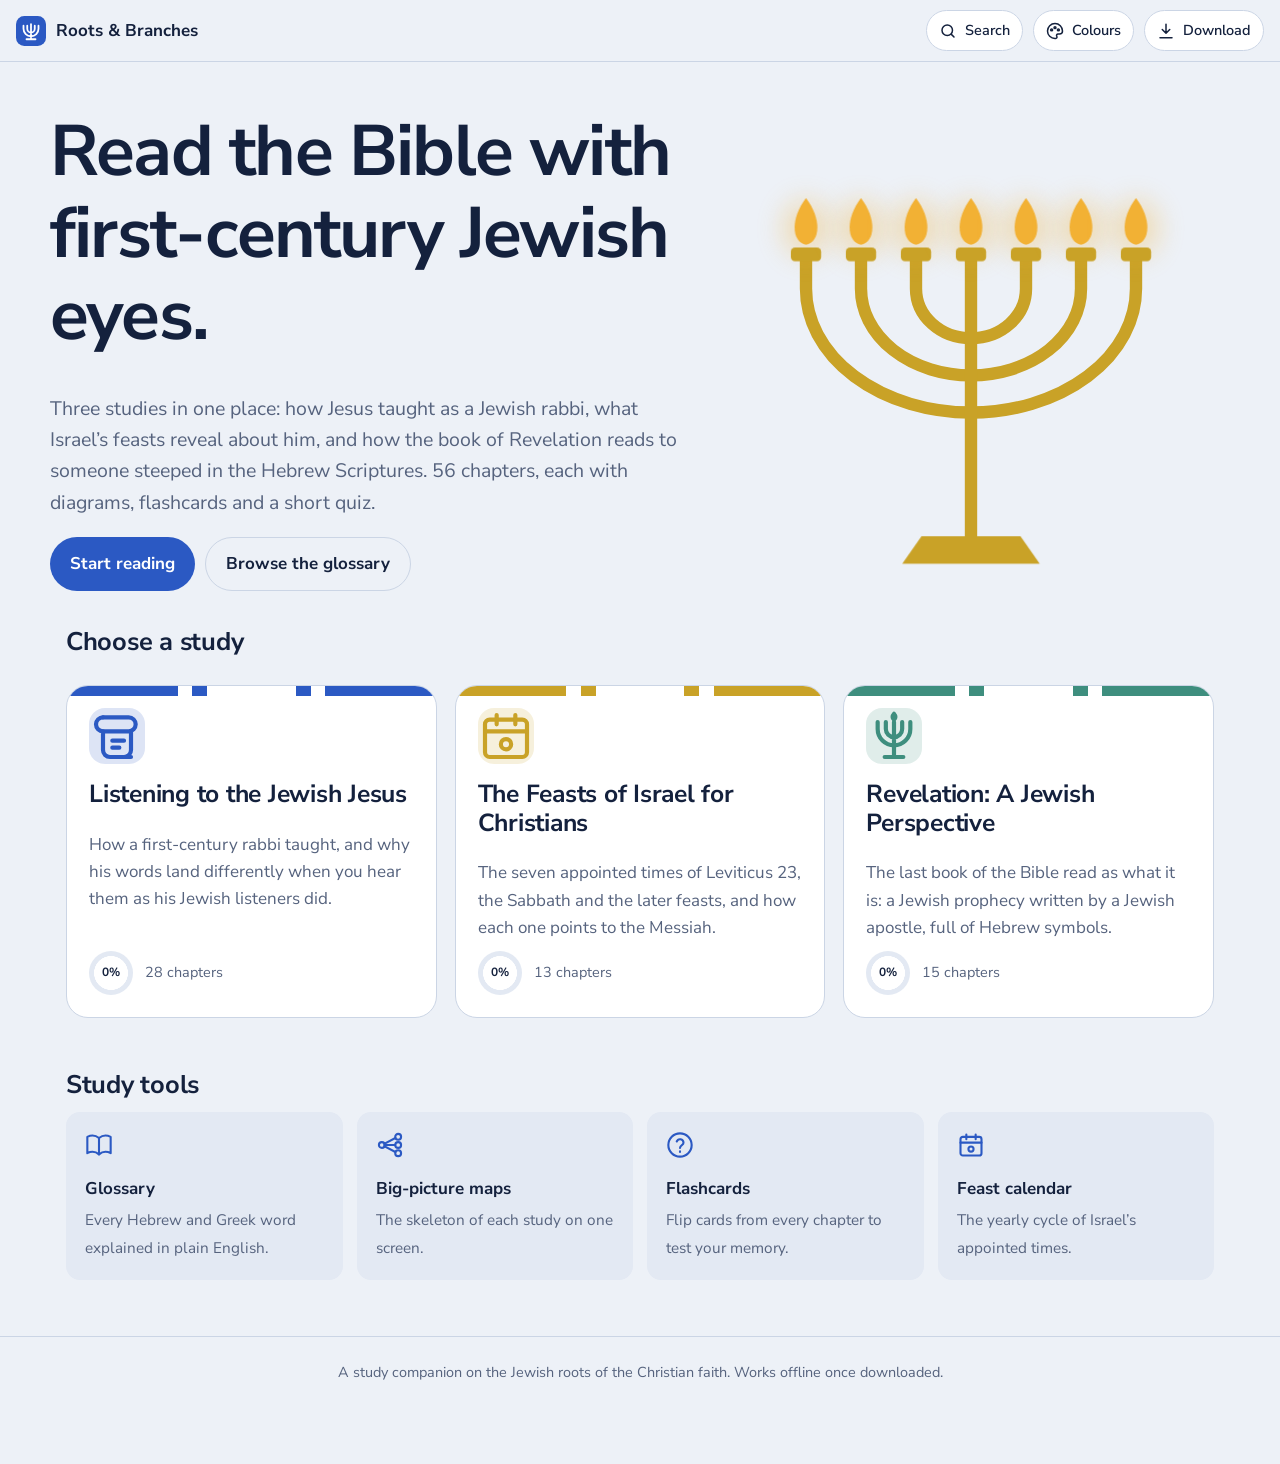
==== commit bc7bd26c: "Complete all 56 chapters, overviews, mobile fixes and README Co-Authored-By: Claude Opus 5.5 <norepl" ====
--- a/index.html
+++ b/index.html
@@ -59,11 +59,17 @@
   color-scheme: dark;
 }
 @media (prefers-color-scheme: dark){
-  :root:not([data-scheme]){
+  :root:not([data-scheme]):not([data-theme="light"]){
     --bg:#0D1B2A; --surface:#14263A; --surface-2:#1B3149; --ink:#E6ECF3; --muted:#9FB0C4;
     --line:#294462; --accent:#7FB7FF; --accent-ink:#0D1B2A; --second:#F2C14E; --third:#6FD3B8;
     --flame:#F7C548; color-scheme: dark;
   }
+}
+
+:root[data-theme="dark"]:not([data-scheme]){
+  --bg:#0D1B2A; --surface:#14263A; --surface-2:#1B3149; --ink:#E6ECF3; --muted:#9FB0C4;
+  --line:#294462; --accent:#7FB7FF; --accent-ink:#0D1B2A; --second:#F2C14E; --third:#6FD3B8;
+  --flame:#F7C548; color-scheme: dark;
 }
 
 /* ---------- Base ---------- */
@@ -222,7 +228,7 @@
 .chapnav a.next{text-align:right}
 .tocbtn{display:none}
 @media (max-width:900px){
-  .reader{grid-template-columns:1fr; gap:0}
+  .reader{grid-template-columns:minmax(0,1fr); gap:0}
   .toc{position:fixed; inset:0 30% 0 0; top:0; max-height:none; z-index:70; background:var(--surface); padding:20px; transform:translateX(-105%); transition:transform .35s var(--ease); box-shadow:var(--shadow)}
   .toc.open{transform:none}
   .tocbtn{display:inline-flex; position:fixed; left:16px; bottom:16px; z-index:65; box-shadow:var(--shadow)}
@@ -374,12 +380,75 @@
 
 @media print{ .bar,.toc,.tocbtn,.chapnav,.quiz,footer{display:none} .reader{display:block} .reveal{opacity:1; transform:none} }
 
+/* refinements */
+.mm{align-items:flex-start}
+.mm-root{position:sticky; top:84px}
+.mm-branches::before{top:24px}
+.gloss .term{align-content:start; align-items:start; gap:8px}
+.gloss .term .w{font-size:1.2rem; line-height:1.25}
+
 </style>
 </head>
 <body>
 <main id="app"></main>
 <script>
 window.BOOKS = [];
+window.OVERVIEW_JESUS = [
+  {t:"p", text:"Jesus did not speak to us first. He spoke to Jewish fishermen, farmers, priests and Pharisees who knew the Hebrew Scriptures by heart. His sayings are full of idioms, wordplays and hints at the Old Testament that his listeners caught at once and that we often miss. This study teaches you to **listen as they listened**."},
+  {t:"tree", title:"The skeleton of this study", root:"Listening to the Jewish Jesus", children:[
+    {h:"Introduction", d:"Why the Jewish setting matters"},
+    {h:"Part One: A Rabbi and His Disciples", d:"Chapters 1–8", children:["How a disciple followed a rabbi","Authority, cost and loyalty","Peter, the keys, binding and loosing","Forgiveness and the number seven"]},
+    {h:"Part Two: Sermons and Stories", d:"Chapters 9–13", children:["The Law fulfilled, not abolished","Hebrew idioms about the eye","Hidden righteousness","Parables of building and sowing"]},
+    {h:"Part Three: Clues and Hints", d:"Chapters 14–19", children:["The yoke, the green tree, the Temple","The breakthrough of the kingdom","The son and the stone wordplay","Hints only insiders would catch"]},
+    {h:"Part Four: Other Puzzling Passages", d:"Chapters 20–25", children:["Baptism, the fox, telling the truth","Swords and ears","How near the kingdom is","Remember me"]},
+    {h:"And Finally, and the Appendices"}
+  ]},
+  {t:"compare", title:"Two ways of hearing the same words", cols:[
+    {h:"Reading with modern Western ears", items:["Words are taken at face value","Sayings seem harsh or strange","Parables feel like moral fables","Old Testament links go unnoticed"]},
+    {h:"Listening with first-century Jewish ears", items:["Idioms are recognised as idioms","Hard sayings become clear and warm","Parables echo familiar Jewish teaching","One phrase can call up a whole Scripture passage"]}
+  ]},
+  {t:"flow", title:"How each chapter works", nodes:[{h:"A puzzling saying", d:"A verse that sounds odd today"},{h:"The Jewish background", d:"Language, custom, Scripture"},{h:"The meaning revealed", d:"What the first hearers understood"},{h:"What it means for us", d:"Living it today"}]},
+  {t:"callout", title:"How to use this study", text:"Read one chapter at a time. Flip the flashcards before the quiz, and come back to the Big-picture map to see where each chapter fits."}
+];
+
+window.OVERVIEW_FEASTS = [
+  {t:"p", text:"In Leviticus 23 God gives Israel his **appointed times** (*moedim*): holy days that return every year. They remember what God has done, and they act out in advance what he will do through the Messiah. This study walks through every feast, then the Sabbath, Purim and Hanukkah."},
+  {t:"cycle", title:"The year of appointed times", center:"The seven feasts of Leviticus 23", hint:"Tap a feast to see how it points to Jesus.", items:[
+    {h:"Passover", d:"Spring. The lamb's blood saved Israel; Jesus is our Passover Lamb."},
+    {h:"Unleavened Bread", d:"Spring. Leaven removed; a picture of a life cleansed from sin."},
+    {h:"First Fruits", d:"Spring. The first sheaf offered; Jesus rose as the firstfruits from the dead."},
+    {h:"Weeks (Shavuot)", d:"Early summer. Fifty days later; the Spirit poured out at Pentecost."},
+    {h:"Trumpets", d:"Autumn. The shofar sounds; a call to wake up and a hint of the final trumpet."},
+    {h:"Atonement", d:"Autumn. The holiest day; sin covered and carried away."},
+    {h:"Tabernacles", d:"Autumn. Living in booths; God dwelling with his people for ever."}
+  ]},
+  {t:"compare", title:"Spring feasts and autumn feasts", cols:[
+    {h:"Spring feasts", items:["Passover, Unleavened Bread, First Fruits, Weeks","Linked to Jesus' death, burial, resurrection and the gift of the Spirit","Many Christians see these as fulfilled at his first coming"]},
+    {h:"Autumn feasts", items:["Trumpets, Atonement, Tabernacles","Linked to awakening, repentance, cleansing and God living among us","Many Christians see these as pointing to his return"]}
+  ]},
+  {t:"tree", title:"The skeleton of this study", root:"The Feasts of Israel", children:[
+    {h:"Foundations", children:["Introduction: a shared heritage","Why God commanded these holidays"]},
+    {h:"Spring feasts", children:["Passover","Unleavened Bread","First Fruits","Weeks / Pentecost"]},
+    {h:"Autumn feasts", children:["Trumpets","Day of Atonement","Tabernacles"]},
+    {h:"Other holy days", children:["Purim","The Sabbath","Hanukkah"]},
+    {h:"Embracing Israel's festivals today"}
+  ]}
+];
+
+window.OVERVIEW_REVELATION = [
+  {t:"p", text:"Revelation was written by a Jewish apostle, John (*Yochanan*), soaked in the Hebrew Scriptures. Almost every image in it comes from the Old Testament: Daniel's beasts, Ezekiel's throne, the Exodus plagues, the Temple and its lampstands. Read that way, the book is less a puzzle about the future and more a call to **stay faithful to the Lamb who has already won**."},
+  {t:"tree", title:"The skeleton of this study", root:"Revelation: A Jewish Perspective", children:[
+    {h:"Part One: Background", children:["John, the Jewish apostle","Revelation: a Jewish book","How to read apocalyptic writing","Daniel: the backbone of Revelation"]},
+    {h:"Part Two: Through the text", children:["1–3 The seven churches","4–5 The throne room","6–7 The seals and the slain servants","8–11 Trumpets, Temple, two witnesses","12 The dragon, the woman and the child","13 The two beasts","14–16 Judgment and Armageddon","17–20 The fall of Babylon","21–22 New heaven and new earth"]},
+    {h:"Looking ahead", children:["A speculative view of future events","Conclusion: the Lamb wins"]}
+  ]},
+  {t:"flow", title:"The story Revelation tells", nodes:[{h:"The risen Jesus speaks", d:"Letters to seven churches"},{h:"Heaven's throne room", d:"The slain Lamb is worthy"},{h:"Judgments unfold", d:"Seals, trumpets, bowls"},{h:"Evil exposed", d:"Dragon, beasts, Babylon"},{h:"Evil falls", d:"Babylon and the dragon defeated"},{h:"All things new", d:"God dwells with his people"}]},
+  {t:"compare", title:"Ways of reading the symbols", cols:[
+    {h:"Reading every image literally", items:["Looks for exact matches in today's news","Can create fear and date-setting","Misses the Old Testament echoes"]},
+    {h:"Reading as Jewish apocalyptic", items:["Symbols point back to Hebrew Scripture","Numbers carry meaning (7, 12, 3½, 666)","The message is faithfulness and hope"]}
+  ]}
+];
+
 (window.CHAPTERS = window.CHAPTERS || {})["jesus"] = (window.CHAPTERS["jesus"] || []).concat([
 
 /* ===================== INTRODUCTION ===================== */
@@ -7032,6 +7101,2702 @@
  }
 ]);
 
+(window.CHAPTERS = window.CHAPTERS || {})["feasts"] = (window.CHAPTERS["feasts"] || []).concat([
+ {
+  "id": "f06-weeks-pentecost",
+  "title": "The Feast of Weeks / Pentecost (Shavuot)",
+  "summary": "Shavuot comes fifty days after Firstfruits. It thanks God for the grain harvest and remembers the giving of the Torah at Sinai. For Christians it is Pentecost, when the Holy Spirit was poured out and wrote God's ways on human hearts.",
+  "sections": [
+   {
+    "h": "A festival between spring and autumn",
+    "blocks": [
+     {
+      "t": "p",
+      "text": "As we move through Israel's sacred calendar we reach the **Feast of Weeks**. In Hebrew it is called **Shavuot**. Many Christians know it as **Pentecost**. It is the fourth of the major festivals, and it stands in a special place: right between the spring feasts and the autumn feasts."
+     },
+     {
+      "t": "term",
+      "word": "Shavuot",
+      "lang": "Hebrew",
+      "meaning": "'Weeks.' The festival held seven weeks after Firstfruits, at the end of the grain harvest.",
+      "heb": "שָׁבוּעוֹת"
+     },
+     {
+      "t": "term",
+      "word": "Pentecost",
+      "lang": "Greek",
+      "meaning": "Greek for 'fiftieth.' The festival falls on the fiftieth day of the count.",
+      "heb": "πεντηκοστή"
+     },
+     {
+      "t": "p",
+      "text": "Most of the spring feasts are tied directly to the Exodus story. Shavuot is different. It blends three things together: **history**, **theology** (what it teaches about God) and **agriculture** (the harvest). Together these show how God's dealings with people continue from one age to the next."
+     },
+     {
+      "t": "flow",
+      "title": "Where Shavuot sits in the year",
+      "nodes": [
+       {
+        "h": "Passover",
+        "d": "Redemption from Egypt"
+       },
+       {
+        "h": "Unleavened Bread",
+        "d": "Leaving sin behind"
+       },
+       {
+        "h": "Firstfruits",
+        "d": "First sheaf offered"
+       },
+       {
+        "h": "49 days counted",
+        "d": "Seven full weeks"
+       },
+       {
+        "h": "Shavuot / Pentecost",
+        "d": "Day 50: harvest + revelation"
+       },
+       {
+        "h": "Autumn feasts",
+        "d": "Trumpets, Atonement, Tabernacles"
+       }
+      ]
+     }
+    ]
+   },
+   {
+    "h": "Biblical and harvest roots",
+    "blocks": [
+     {
+      "t": "p",
+      "text": "The commands for Shavuot are in **Leviticus 23:15-22**. After the Festival of Firstfruits, Israel was told to count **seven full weeks**, which comes to **fifty days**. This period marked the end of the grain harvest. On the fiftieth day came Shavuot: a day of joyful thanksgiving, gathering together as a people, and deep gratitude for God's faithful provision for the land and its people."
+     },
+     {
+      "t": "quote",
+      "text": "You shall count fifty days to the day after the seventh Sabbath. Then you shall present a new grain offering to the Lord.",
+      "ref": "Leviticus 23:16"
+     },
+     {
+      "t": "callout",
+      "kind": "insight",
+      "title": "Two gifts in one feast",
+      "text": "Jewish tradition holds that God gave the Torah at Mount Sinai exactly **seven weeks after the Exodus**. So Shavuot celebrates two kinds of provision: **bread for the body** (the harvest) and **the Word for the soul** (the Torah). God cares for the whole person."
+     },
+     {
+      "t": "p",
+      "text": "The giving of the Torah was a turning point in Jewish history. It shaped Israel's identity as a nation and deepened their relationship with God through His instruction."
+     }
+    ]
+   },
+   {
+    "h": "Counting the Omer: a school of the soul",
+    "blocks": [
+     {
+      "t": "term",
+      "word": "Omer",
+      "lang": "Hebrew",
+      "meaning": "A measure (sheaf) of grain. 'Counting the Omer' means counting the 49 days from Passover to Shavuot.",
+      "heb": "עֹמֶר"
+     },
+     {
+      "t": "p",
+      "text": "At the heart of Shavuot is a beautiful, deliberate habit called **counting the Omer**. Starting on the **second night of Passover**, Israel counted **forty-nine days** (seven complete weeks). The day after the count ends, the fiftieth day, is Shavuot."
+     },
+     {
+      "t": "p",
+      "text": "This daily counting is far more than a ritual. It is a spiritual journey full of **anticipation**, **reflection** and **intentional preparation**. Each day is a chance to pause, to notice God, and to grow a thankful heart. Step by step it moves a person toward deeper spiritual maturity. It teaches that revelation, blessing and change do not come by accident. They come to those who prepare and long for them."
+     },
+     {
+      "t": "p",
+      "text": "In this way the Omer becomes a **school of the soul**. It trains the heart to live expectantly, to trust God's promises as they unfold, and to see His work even in the slow, hidden rhythms of growth. It mirrors the road **from redemption to revelation**: from deliverance at Passover to the gift of the Torah at Sinai."
+     },
+     {
+      "t": "steps",
+      "title": "The journey of the 50 days",
+      "items": [
+       {
+        "h": "Night 2 of Passover",
+        "d": "The count begins. Israel has just been set free."
+       },
+       {
+        "h": "Days 1-49",
+        "d": "One day at a time: gratitude, reflection, preparation, longing."
+       },
+       {
+        "h": "Seven weeks complete",
+        "d": "Seven times seven - a full, complete period of waiting."
+       },
+       {
+        "h": "Day 50: Shavuot",
+        "d": "Harvest celebrated; Torah given at Sinai. For Christians: the Spirit poured out."
+       }
+      ]
+     },
+     {
+      "t": "callout",
+      "kind": "note",
+      "title": "Waiting is part of the gift",
+      "text": "The 49 days of waiting climax in a new act of God revealing Himself. God's greatest gifts often come after seasons of patience, longing and faithful expectation."
+     }
+    ]
+   },
+   {
+    "h": "Pentecost: from the cross to the Spirit",
+    "blocks": [
+     {
+      "t": "p",
+      "text": "In Christian tradition the seven weeks point forward to the coming of the **Holy Spirit at Pentecost**. Pentecost comes **fifty days after Jesus' resurrection**. Acts 2 describes it vividly: the Spirit came upon the apostles with **tongues of fire** and **miraculous speech in other languages**, giving them power to boldly proclaim the good news."
+     },
+     {
+      "t": "p",
+      "text": "Just as Israel moved from liberation (Passover) to covenant (Sinai), the early Church moved from the **cross** to **Pentecost**. There they received the **new covenant**, written not on tablets of stone but on hearts of flesh. The Omer count therefore pictures a spiritual harvest: the **firstfruits of the new creation**, gathered by the Spirit through Christ's resurrection."
+     },
+     {
+      "t": "p",
+      "text": "This event marked the **birth of the Church** and a new stage in God's plan. It fulfilled Jesus' promise to give divine power to His followers, so that His teaching and mission would spread far beyond Jerusalem into every nation."
+     },
+     {
+      "t": "compare",
+      "title": "Sinai and Pentecost side by side",
+      "cols": [
+       {
+        "h": "Shavuot at Sinai",
+        "items": [
+         "Seven weeks after the Exodus",
+         "Torah given: God's written instruction",
+         "Written on tablets of stone",
+         "Israel formed as a covenant nation",
+         "Fire and sound on the mountain"
+        ]
+       },
+       {
+        "h": "Pentecost in Jerusalem",
+        "items": [
+         "Fifty days after the resurrection",
+         "Spirit given: God's instruction made inward",
+         "Written on hearts of flesh",
+         "The Church born and sent out",
+         "Tongues of fire and many languages"
+        ]
+       }
+      ]
+     }
+    ]
+   },
+   {
+    "h": "Torah and Spirit: one continuous story",
+    "blocks": [
+     {
+      "t": "p",
+      "text": "Putting Shavuot and Pentecost together shows a deep **continuity** in how God works. Shavuot remembers the giving of the Torah, God's written guidance. Pentecost celebrates that same guidance being **internalized** by the Spirit living within believers. The Torah gave moral and spiritual direction; the Spirit gives the power to live it out genuinely and effectively."
+     },
+     {
+      "t": "p",
+      "text": "Paul presents the Spirit as the fulfilment of what the Torah was aiming at. The Spirit helps believers take God's commands into their inner life, so that their lives show love, joy, peace and obedience to God's will."
+     },
+     {
+      "t": "quote",
+      "text": "But the fruit of the Spirit is love, joy, peace, patience, kindness, goodness, faithfulness, gentleness, self-control; against such things there is no law.",
+      "ref": "Galatians 5:22-23"
+     },
+     {
+      "t": "callout",
+      "kind": "insight",
+      "title": "Prophetic meaning: many languages",
+      "text": "The many languages heard at Pentecost show that God's plan of salvation is **for all peoples and cultures**. Pentecost signals God's final goal: unity and redemption for humanity, and a Church sent to the whole world."
+     }
+    ]
+   },
+   {
+    "h": "Living Pentecost today",
+    "blocks": [
+     {
+      "t": "p",
+      "text": "Christians can treat Pentecost as a season of **reflection and renewal**: asking how well they are led by the Spirit, seeking closer friendship with God, and renewing their commitment to live out their faith honestly."
+     },
+     {
+      "t": "cards",
+      "title": "Ways to keep the season",
+      "items": [
+       {
+        "h": "Focused prayer",
+        "d": "Ask to be led and filled by the Spirit."
+       },
+       {
+        "h": "Scripture meditation",
+        "d": "Read Leviticus 23, Exodus 19-20 and Acts 2."
+       },
+       {
+        "h": "Communal worship",
+        "d": "Celebrate together, as Israel did at the harvest."
+       },
+       {
+        "h": "Gratitude",
+        "d": "Thank God for physical and spiritual provision."
+       },
+       {
+        "h": "Compassion and service",
+        "d": "Show the Spirit's presence in practical love."
+       },
+       {
+        "h": "Building community",
+        "d": "Pentecost created a people, not just individuals."
+       }
+      ]
+     },
+     {
+      "t": "p",
+      "text": "Shavuot also prepares us for the **autumn festivals**, beginning with Rosh Hashanah, the Feast of Trumpets. Shavuot links memory, spiritual empowerment and prophetic hope. It shows that God guides, empowers and transforms His people through every season of life and history."
+     },
+     {
+      "t": "flip",
+      "title": "Flashcards",
+      "items": [
+       {
+        "front": "Shavuot",
+        "back": "'Weeks' - the feast 50 days after Firstfruits, celebrating harvest and the giving of the Torah."
+       },
+       {
+        "front": "Counting the Omer",
+        "back": "Counting 49 days from the second night of Passover to Shavuot - a 'school of the soul'."
+       },
+       {
+        "front": "Pentecost",
+        "back": "'Fiftieth' - when the Holy Spirit was poured out (Acts 2), the birth of the Church."
+       },
+       {
+        "front": "Torah vs Spirit",
+        "back": "Torah: God's guidance on stone. Spirit: the same guidance written on hearts and empowered."
+       },
+       {
+        "front": "Many languages",
+        "back": "A sign that salvation is for every people and culture."
+       }
+      ]
+     }
+    ]
+   }
+  ],
+  "keypoints": [
+   "Shavuot ('Weeks') is commanded in Leviticus 23:15-22 and falls fifty days after Firstfruits, at the end of the grain harvest.",
+   "Counting the Omer: from the second night of Passover, Israel counts 49 days; day 50 is Shavuot.",
+   "The count is a 'school of the soul' that trains anticipation, gratitude and preparation, moving from redemption to revelation.",
+   "Jewish tradition links Shavuot with the giving of the Torah at Sinai seven weeks after the Exodus: provision for body and soul.",
+   "Pentecost ('fiftieth') is when the Holy Spirit was poured out in Acts 2, fifty days after Jesus' resurrection - the birth of the Church.",
+   "The Torah gave written guidance; the Spirit writes it on hearts and empowers believers to live it (Galatians 5:22-25).",
+   "The many languages at Pentecost show that salvation is for every people and culture."
+  ],
+  "quiz": [
+   {
+    "q": "When does the counting of the Omer begin?",
+    "options": [
+     "On the first day of Tishrei",
+     "On the second night of Passover",
+     "On the day of Shavuot",
+     "Seven days after Yom Kippur"
+    ],
+    "answer": 1,
+    "why": "The 49-day count starts on the second night of Passover and ends with Shavuot on day 50."
+   },
+   {
+    "q": "Which two kinds of provision does Shavuot celebrate?",
+    "options": [
+     "Water and light",
+     "Victory and rest",
+     "The grain harvest and the giving of the Torah",
+     "Manna and quail"
+    ],
+    "answer": 2,
+    "why": "Shavuot thanks God for the harvest (body) and, in tradition, for the Torah given at Sinai (soul)."
+   },
+   {
+    "q": "What does the word 'Pentecost' mean?",
+    "options": [
+     "Fiftieth",
+     "Fire",
+     "Harvest",
+     "Spirit"
+    ],
+    "answer": 0,
+    "why": "Pentecost is Greek for 'fiftieth', the fiftieth day of the count."
+   },
+   {
+    "q": "How does Pentecost relate to the Torah given at Sinai?",
+    "options": [
+     "It cancels the Torah",
+     "It has no connection",
+     "It replaces Israel with a new people",
+     "The Spirit internalizes God's guidance, writing it on hearts"
+    ],
+    "answer": 3,
+    "why": "The Torah gave direction; the Spirit empowers believers to live it from the inside."
+   },
+   {
+    "q": "What do the many languages at Pentecost symbolize?",
+    "options": [
+     "Confusion like Babel",
+     "That salvation is for all peoples and cultures",
+     "The end of Jewish worship",
+     "That only apostles could speak"
+    ],
+    "answer": 1,
+    "why": "They show the universal reach of God's redemptive plan."
+   }
+  ]
+ },
+ {
+  "id": "f07-feast-of-trumpets",
+  "title": "The Feast of Trumpets (Rosh Hashanah)",
+  "summary": "Rosh Hashanah opens the autumn festivals on the first day of Tishrei with the blast of the shofar. It is a call to wake up, repent and return to God, and for Christians it points to the trumpet that will announce Christ's return.",
+  "sections": [
+   {
+    "h": "The first of the autumn feasts",
+    "blocks": [
+     {
+      "t": "term",
+      "word": "Rosh Hashanah",
+      "lang": "Hebrew",
+      "meaning": "'Head of the year.' The Jewish New Year, called in the Bible the Feast of Trumpets.",
+      "heb": "רֹאשׁ הַשָּׁנָה"
+     },
+     {
+      "t": "term",
+      "word": "Tishrei",
+      "lang": "Hebrew",
+      "meaning": "The seventh month of the biblical calendar, in early autumn. The Feast of Trumpets falls on its first day.",
+      "heb": "תִּשְׁרֵי"
+     },
+     {
+      "t": "term",
+      "word": "Shofar",
+      "lang": "Hebrew",
+      "meaning": "A trumpet made from a ram's horn, blown on Rosh Hashanah.",
+      "heb": "שׁוֹפָר"
+     },
+     {
+      "t": "p",
+      "text": "Rosh Hashanah opens the **autumn festivals**. It falls on the **first day of Tishrei**, the seventh month. It is a sacred time of reflection, spiritual renewal and expectation, marked by the stirring blasts of the **shofar**, the ram's horn."
+     },
+     {
+      "t": "p",
+      "text": "The festival is commanded in **Leviticus 23:23-25**. God told Israel to stop their regular work, gather in a **solemn assembly**, and mark the day with the sound of trumpets. It was not just a social gathering. It was a holy meeting that called the people to a deeper awareness of God's rule and presence."
+     },
+     {
+      "t": "quote",
+      "text": "In the seventh month, on the first day of the month, you shall observe a day of solemn rest, a memorial proclaimed with blast of trumpets, a holy convocation.",
+      "ref": "Leviticus 23:24"
+     }
+    ]
+   },
+   {
+    "h": "Creation, judgment and the Book of Life",
+    "blocks": [
+     {
+      "t": "p",
+      "text": "Rosh Hashanah marks the beginning of the Jewish **civil year**, a key milestone in the cycle of time. Jewish tradition connects the day with the **creation of the world**. It also pictures God carefully weighing each person's deeds and writing their destiny for the coming year in the **Book of Life**."
+     },
+     {
+      "t": "term",
+      "word": "Book of Life",
+      "lang": "Hebrew",
+      "meaning": "In Jewish tradition, the heavenly record in which God inscribes people's destinies for the new year.",
+      "heb": "סֵפֶר הַחַיִּים"
+     },
+     {
+      "t": "compare",
+      "title": "The holy tension of Rosh Hashanah",
+      "cols": [
+       {
+        "h": "Solemn side",
+        "items": [
+         "Divine judgment",
+         "Serious self-examination",
+         "The King assesses every life",
+         "A call to repent"
+        ]
+       },
+       {
+        "h": "Joyful side",
+        "items": [
+         "Merciful forgiveness",
+         "Celebration of a new year",
+         "God the Creator is renewing time",
+         "Hope for a fresh start"
+        ]
+       }
+      ]
+     },
+     {
+      "t": "callout",
+      "kind": "note",
+      "title": "Not fear, but a wake-up call",
+      "text": "The day holds judgment and mercy together. It is serious, but it is also joyful, because the Judge is the merciful Creator who invites His people back."
+     }
+    ]
+   },
+   {
+    "h": "The shofar: a spiritual alarm",
+    "blocks": [
+     {
+      "t": "p",
+      "text": "The centre of the festival is the **blowing of the shofar**. It is sounded again and again. Its piercing call works like a **spiritual alarm clock**: it wakes the community to self-examination, repentance and renewed devotion. It reminds worshippers of their relationship with God and calls hearts back to faithfulness and moral clarity."
+     },
+     {
+      "t": "cards",
+      "title": "The traditional shofar calls (background)",
+      "items": [
+       {
+        "h": "Tekiah",
+        "d": "One long, steady blast - like a royal fanfare for the King."
+       },
+       {
+        "h": "Shevarim",
+        "d": "Three broken, wailing notes - like sighing or weeping."
+       },
+       {
+        "h": "Teruah",
+        "d": "Nine or more short, rapid staccato blasts - an alarm."
+       },
+       {
+        "h": "Tekiah Gedolah",
+        "d": "The 'great blast', held as long as possible to close the sequence."
+       }
+      ]
+     },
+     {
+      "t": "p",
+      "text": "Across the Bible, trumpets had many jobs. They **gathered God's people**, **signalled war**, **announced sacred festivals**, and symbolized **the voice and authority of God Himself** (as at Sinai)."
+     },
+     {
+      "t": "cycle",
+      "title": "What trumpets do in Scripture",
+      "center": "The trumpet call",
+      "hint": "Tap each purpose",
+      "items": [
+       {
+        "h": "Assemble",
+        "d": "Calling the people together before God."
+       },
+       {
+        "h": "Warn",
+        "d": "Signalling danger and coming war."
+       },
+       {
+        "h": "Announce",
+        "d": "Proclaiming feasts and holy days."
+       },
+       {
+        "h": "God's voice",
+        "d": "Representing the authority and presence of the Lord."
+       },
+       {
+        "h": "Awaken",
+        "d": "Calling hearts to repent and return."
+       }
+      ]
+     }
+    ]
+   },
+   {
+    "h": "Trumpets in the New Testament",
+    "blocks": [
+     {
+      "t": "p",
+      "text": "In the New Testament, trumpet imagery becomes even more powerful and points to the **end of the age**. Paul describes the moment of Christ's triumphant return:"
+     },
+     {
+      "t": "quote",
+      "text": "For the Lord Himself will descend from heaven with a shout, with the voice of the archangel, and with the trumpet call of God. And the dead in Christ will rise first.",
+      "ref": "1 Thessalonians 4:16"
+     },
+     {
+      "t": "p",
+      "text": "Here the trumpet is not just an instrument. It is the sound that **wakes the dead**, **announces the Messiah's final victory**, and **summons the faithful** to the great feast. It stands for the climax of history, the fulfilment of every promise, and the dawn of an everlasting Kingdom."
+     },
+     {
+      "t": "p",
+      "text": "The **Book of Revelation** uses the same Jewish imagery. In **Revelation 8-11** seven angels blow seven trumpets. Each blast begins a new stage of God's intervention: judging evil, shaking heaven and earth, calling humanity to repent, and preparing for the final completion of all things."
+     },
+     {
+      "t": "quote",
+      "text": "The kingdom of the world has become the kingdom of our Lord and of His Messiah, and He will reign forever and ever.",
+      "ref": "Revelation 11:15"
+     },
+     {
+      "t": "timeline",
+      "title": "The trumpet through the Bible's story",
+      "items": [
+       {
+        "when": "Sinai",
+        "h": "God's voice",
+        "d": "A very loud trumpet sound as God meets Israel (Exodus 19)."
+       },
+       {
+        "when": "Leviticus 23",
+        "h": "Feast of Trumpets",
+        "d": "A memorial of trumpet blasts on 1 Tishrei."
+       },
+       {
+        "when": "Israel's history",
+        "h": "Gathering and warning",
+        "d": "Trumpets assemble the people and sound the alarm of war."
+       },
+       {
+        "when": "Christ's return",
+        "h": "The trumpet of God",
+        "d": "The dead are raised (1 Thessalonians 4:16)."
+       },
+       {
+        "when": "Revelation 11:15",
+        "h": "The seventh trumpet",
+        "d": "The kingdom of the world becomes the kingdom of the Messiah."
+       }
+      ]
+     }
+    ]
+   },
+   {
+    "h": "Hope, warning and new beginnings",
+    "blocks": [
+     {
+      "t": "p",
+      "text": "For Christians the trumpet is both **hope and warning**: a call to be ready, to repent, and to wait with joy. It links believers to the Hebrew Scriptures, where trumpets announced God's acts, and it looks ahead to the restoration of all creation under Christ. Every blast says that history is **not random**. It is moving toward a glorious fulfilment planned by God."
+     },
+     {
+      "t": "p",
+      "text": "The feast is also about **new beginnings**. Just as Rosh Hashanah starts a new year, it parallels the fresh, eternal covenant made possible by Jesus' sacrifice. It invites Christians to long for God's final promises: full redemption, the completion of His kingdom, and eternal fellowship with Him."
+     },
+     {
+      "t": "callout",
+      "kind": "insight",
+      "title": "Personal application",
+      "text": "Let the shofar's sound prompt **self-examination, repentance and renewed dedication**. As Jewish people use Rosh Hashanah to turn back to God, Christians can use this season to draw nearer to Christ."
+     },
+     {
+      "t": "p",
+      "text": "Rosh Hashanah is not just a cultural memory. It shows God's ongoing involvement with humanity and the unity of the Bible's prophecies, which all point toward Christ's return. Next comes the most solemn day of the year: **Yom Kippur**, the Day of Atonement."
+     },
+     {
+      "t": "flip",
+      "title": "Flashcards",
+      "items": [
+       {
+        "front": "Rosh Hashanah",
+        "back": "'Head of the year' - Feast of Trumpets on 1 Tishrei (Leviticus 23:23-25)."
+       },
+       {
+        "front": "Shofar",
+        "back": "Ram's horn trumpet - a spiritual alarm calling to repentance."
+       },
+       {
+        "front": "Book of Life",
+        "back": "In tradition, where God inscribes each person's destiny for the year."
+       },
+       {
+        "front": "1 Thessalonians 4:16",
+        "back": "Christ returns with the trumpet call of God; the dead rise."
+       },
+       {
+        "front": "Revelation 11:15",
+        "back": "The seventh trumpet: the kingdom of the world becomes the kingdom of the Messiah."
+       }
+      ]
+     }
+    ]
+   }
+  ],
+  "keypoints": [
+   "Rosh Hashanah, the Feast of Trumpets, falls on 1 Tishrei (Leviticus 23:23-25) and opens the autumn festivals.",
+   "It is a day of rest, solemn assembly and trumpet blasts, calling people to awareness of God's sovereignty.",
+   "Tradition links it with creation and with God inscribing destinies in the Book of Life - holding judgment and mercy together.",
+   "The shofar acts as a spiritual alarm calling to self-examination and repentance.",
+   "Biblical trumpets assemble, warn, announce feasts and represent God's own voice.",
+   "The 'trumpet of God' will announce Christ's return and the resurrection (1 Thessalonians 4:16); Revelation's seventh trumpet proclaims the Messiah's kingdom (11:15).",
+   "The feast speaks of new beginnings and a history moving toward God's planned fulfilment."
+  ],
+  "quiz": [
+   {
+    "q": "On what date does the Feast of Trumpets fall?",
+    "options": [
+     "14 Nisan",
+     "10 Tishrei",
+     "1 Tishrei",
+     "25 Kislev"
+    ],
+    "answer": 2,
+    "why": "Leviticus 23:24 sets it on the first day of the seventh month, Tishrei."
+   },
+   {
+    "q": "What is a shofar?",
+    "options": [
+     "A ram's horn trumpet",
+     "A silver temple trumpet",
+     "A prayer shawl",
+     "A scroll of Esther"
+    ],
+    "answer": 0,
+    "why": "The shofar is typically made from a ram's horn."
+   },
+   {
+    "q": "According to Jewish tradition, what does God do on Rosh Hashanah?",
+    "options": [
+     "Gives the Torah",
+     "Parts the Red Sea",
+     "Destroys the Temple",
+     "Assesses deeds and inscribes destinies in the Book of Life"
+    ],
+    "answer": 3,
+    "why": "Tradition pictures God weighing deeds and writing destinies for the new year."
+   },
+   {
+    "q": "Which passage describes 'the trumpet call of God' at Christ's return?",
+    "options": [
+     "Genesis 2:2",
+     "1 Thessalonians 4:16",
+     "Esther 4:14",
+     "John 7:37"
+    ],
+    "answer": 1,
+    "why": "Paul says the Lord will descend with a shout, the archangel's voice and the trumpet of God."
+   },
+   {
+    "q": "What does the seventh trumpet in Revelation 11:15 announce?",
+    "options": [
+     "The kingdom of the world has become the kingdom of our Lord and His Messiah",
+     "The fall of Jericho",
+     "The start of the harvest",
+     "The dedication of the altar"
+    ],
+    "answer": 0,
+    "why": "The seventh trumpet proclaims the Messiah's everlasting reign."
+   }
+  ]
+ },
+ {
+  "id": "f08-day-of-atonement",
+  "title": "The Day of Atonement (Yom Kippur)",
+  "summary": "Yom Kippur is the holiest day of the year: a day of national cleansing, when the high priest purified the people so God could keep living among them. Its two goats point to Jesus, who both cleanses us and carries sin away - not to appease anger, but to restore relationship.",
+  "sections": [
+   {
+    "h": "The holiest day - seen through ancient eyes",
+    "blocks": [
+     {
+      "t": "term",
+      "word": "Yom Kippur",
+      "lang": "Hebrew",
+      "meaning": "'Day of Atonement' (or covering/cleansing). The tenth day of Tishrei, the most solemn day of the Jewish year.",
+      "heb": "יוֹם כִּפּוּר"
+     },
+     {
+      "t": "p",
+      "text": "Among all the sacred days of the Jewish calendar, **Yom Kippur** stands apart as the highest and holiest day. It is set aside for **repentance, deep reflection and seeking restoration with God**."
+     },
+     {
+      "t": "p",
+      "text": "To understand it properly, Christians need to step beyond modern, very **individualistic** ideas of atonement. We must enter the ancient world of the Bible, which was **covenantal and communal**. That worldview shaped how Israel understood forgiveness, mercy and reconciliation."
+     },
+     {
+      "t": "compare",
+      "title": "Two ways of reading atonement",
+      "cols": [
+       {
+        "h": "Modern individualistic reading",
+        "items": [
+         "Atonement is mainly about my private escape from judgment",
+         "Repentance = managing personal guilt",
+         "Often driven by fear of an angry God",
+         "Focus on punishment"
+        ]
+       },
+       {
+        "h": "Ancient Hebraic reading",
+        "items": [
+         "Atonement restores a whole people in covenant",
+         "Repentance = the community turning back together",
+         "Driven by God's desire to live among His people",
+         "Focus on purification and restoration"
+        ]
+       }
+      ]
+     }
+    ]
+   },
+   {
+    "h": "A covenant with a people, not just individuals",
+    "blocks": [
+     {
+      "t": "p",
+      "text": "In biblical thought, God did not call only individuals. He called a whole nation, **Israel**. Redemption was never a private escape plan. It was the **restoration of a community**. Sin defiled not only the sinner but the **whole camp** (Numbers 5:1-4). When Israel sinned, the nation suffered; when Israel repented, the nation flourished."
+     },
+     {
+      "t": "term",
+      "word": "Teshuvah",
+      "lang": "Hebrew",
+      "meaning": "'Returning' or 'turning back.' The Hebrew word for repentance: a reorientation of life back to God.",
+      "heb": "תְּשׁוּבָה"
+     },
+     {
+      "t": "p",
+      "text": "The instructions in **Leviticus 16** and **Leviticus 23:26-32** reflect this. The high priest did not enter the **Holy of Holies** only for his own sins. He carried the burdens of the whole people. His sacrifices were acts of **national purification**, cleansing the community so that God's presence could keep dwelling among them."
+     },
+     {
+      "t": "p",
+      "text": "Biblical calls to repent are usually plural:"
+     },
+     {
+      "t": "quote",
+      "text": "Return, O Israel, to the Lord your God, for you have stumbled because of your iniquity.",
+      "ref": "Hosea 14:1"
+     },
+     {
+      "t": "quote",
+      "text": "Turn now, every one of you, from his evil way and evil deeds.",
+      "ref": "Jeremiah 25:5"
+     },
+     {
+      "t": "p",
+      "text": "John the Baptist and Jesus also called the **whole nation** to turn back to God (Matthew 3:2; Luke 13:3). Biblical repentance was not private guilt-management or fear-driven. It was **realignment**: turning from injustice, idolatry and corruption, and returning to covenant faithfulness and shared flourishing under God's rule."
+     }
+    ]
+   },
+   {
+    "h": "The ritual: purification, not punishment",
+    "blocks": [
+     {
+      "t": "p",
+      "text": "The ceremonies of Yom Kippur emphasize **cleansing and restoration**, not wrath or revenge. Here is the order described in Leviticus 16:"
+     },
+     {
+      "t": "steps",
+      "title": "The high priest's Yom Kippur ritual with the two goats (Leviticus 16)",
+      "items": [
+       {
+        "h": "1. The high priest is cleansed first",
+        "d": "He offers a bull as a sin offering for himself and his household, so he is pure before he intercedes (Leviticus 16:6, 11)."
+       },
+       {
+        "h": "2. Two goats are presented",
+        "d": "Two goats from the people are brought before the Lord at the entrance of the tent (16:7)."
+       },
+       {
+        "h": "3. Lots are cast",
+        "d": "One lot is 'for the Lord', the other 'for Azazel' - the goat that will be sent away (16:8-10)."
+       },
+       {
+        "h": "4. The first goat is sacrificed",
+        "d": "Its blood is brought into the Holy of Holies and sprinkled to cleanse the sanctuary from the people's impurity (16:15-19)."
+       },
+       {
+        "h": "5. Hands laid on the second goat",
+        "d": "The high priest confesses all Israel's sins over the living goat, symbolically placing them on it (16:21)."
+       },
+       {
+        "h": "6. The scapegoat is sent away",
+        "d": "It is led into the wilderness, carrying the people's sins far from the camp (16:21-22)."
+       },
+       {
+        "h": "7. The camp is clean again",
+        "d": "Sin removed, the sanctuary purified - God can keep dwelling among His people."
+       }
+      ]
+     },
+     {
+      "t": "term",
+      "word": "Scapegoat (Azazel)",
+      "lang": "Hebrew",
+      "meaning": "The second goat, which symbolically carried Israel's sins away into the wilderness (Leviticus 16:8-10, 21-22).",
+      "heb": "עֲזָאזֵל"
+     },
+     {
+      "t": "callout",
+      "kind": "insight",
+      "title": "No wrath poured on the goats",
+      "text": "These rituals act out God's desire to **remove sin, restore relationship and renew His dwelling** among His people. There is no picture of divine anger poured out on the goats, no rage directed at the innocent - only the loving intention to purify, heal and reconcile."
+     },
+     {
+      "t": "compare",
+      "title": "The two goats",
+      "cols": [
+       {
+        "h": "Goat 'for the Lord'",
+        "items": [
+         "Sacrificed",
+         "Blood brought into the Holy of Holies",
+         "Cleanses the sanctuary",
+         "Jesus: His blood purifies us"
+        ]
+       },
+       {
+        "h": "Scapegoat",
+        "items": [
+         "Kept alive",
+         "Sins confessed over it",
+         "Driven into the wilderness, outside the camp",
+         "Jesus: He bears away the sin of the world"
+        ]
+       }
+      ]
+     }
+    ]
+   },
+   {
+    "h": "When Yom Kippur no longer atoned: the scarlet thread",
+    "blocks": [
+     {
+      "t": "p",
+      "text": "During the **Second Temple period**, a **scarlet thread** was tied to the Temple door and to the scapegoat on Yom Kippur. Ancient Jewish writings record that when the high priest completed the rituals of Leviticus 16, the thread would **miraculously turn white**. It was a visible sign that God had accepted the nation's atonement and that Israel could start again."
+     },
+     {
+      "t": "quote",
+      "text": "Though your sins are like scarlet, they shall be as white as snow.",
+      "ref": "Isaiah 1:18"
+     },
+     {
+      "t": "p",
+      "text": "But the **Talmud** (Yoma 39b; Rosh Hashanah 31b) records that about **forty years before the Temple was destroyed in AD 70**, the thread **stopped turning white**. Something had changed spiritually."
+     },
+     {
+      "t": "timeline",
+      "title": "The scarlet thread",
+      "items": [
+       {
+        "when": "Second Temple era",
+        "h": "Thread turns white",
+        "d": "A sign that the nation's atonement was accepted."
+       },
+       {
+        "when": "About AD 30",
+        "h": "The thread stops turning white",
+        "d": "Recorded in the Talmud - forty years before the destruction."
+       },
+       {
+        "when": "About AD 30",
+        "h": "Jesus is crucified",
+        "d": "The true High Priest offers Himself once for all."
+       },
+       {
+        "when": "AD 70",
+        "h": "Temple destroyed",
+        "d": "The sacrificial ritual of Yom Kippur ends."
+       }
+      ]
+     },
+     {
+      "t": "callout",
+      "kind": "insight",
+      "title": "A striking date",
+      "text": "Forty years before AD 70 is around **AD 30 - just when Jesus died**. The sign of the old ritual stopped at the moment the reality it pointed to arrived."
+     }
+    ]
+   },
+   {
+    "h": "Jesus: the fulfilment of Yom Kippur",
+    "blocks": [
+     {
+      "t": "p",
+      "text": "The New Testament shows that Jesus' life, death and resurrection fulfil the deeper realities of Yom Kippur. Jesus is **both the High Priest** (Hebrews 9:11) **and the perfect sacrifice**, entering the true heavenly sanctuary with **His own blood** to secure an eternal redemption (Hebrews 9:12)."
+     },
+     {
+      "t": "p",
+      "text": "Jesus embodies **both goats**. His blood purifies us, and He **bears away** the sins of the world (John 1:29). He was crucified **'outside the camp'** (Hebrews 13:12), echoing the scapegoat sent into the wilderness."
+     },
+     {
+      "t": "quote",
+      "text": "Behold, the Lamb of God, who takes away the sin of the world!",
+      "ref": "John 1:29"
+     },
+     {
+      "t": "p",
+      "text": "Like the Old Testament system, Jesus' sacrifice was about **cleansing, healing and reconciliation**. Yom Kippur's goal was always restoration, and Jesus fulfils it perfectly. He does not die to appease an angry deity. He dies to **remove sin, conquer death and bring humanity back into communion with the Father**. He dies to save the world."
+     },
+     {
+      "t": "p",
+      "text": "In the ritual, atonement covered **all Israel**, whatever each person's level of understanding or devotion. It was a covenantal, communal covering. The New Testament likewise speaks of Jesus' atonement in **universal** terms:"
+     },
+     {
+      "t": "quote",
+      "text": "For in Him all the fullness of God was pleased to dwell, and through Him to reconcile to Himself all things, whether on earth or in heaven, making peace by the blood of His cross.",
+      "ref": "Colossians 1:19-20"
+     },
+     {
+      "t": "p",
+      "text": "The heart of atonement - under Moses and in Christ - is **reconciliation and restoration on a cosmic scale**: the renewal of all creation under God's loving reign."
+     }
+    ]
+   },
+   {
+    "h": "Collective repentance and a world made new",
+    "blocks": [
+     {
+      "t": "term",
+      "word": "Tikkun Olam",
+      "lang": "Hebrew",
+      "meaning": "'Repairing the world.' The Jewish idea of taking part in the healing and restoration of the world.",
+      "heb": "תִּקּוּן עוֹלָם"
+     },
+     {
+      "t": "p",
+      "text": "In light of Yom Kippur, Christians are called to more than private piety. We are invited to take part in **Tikkun Olam**, the healing of the world. As ancient Israel turned back to God together, the Church today must **repent together** of injustice, division, idolatry and apathy, and embody Christ's mercy and holiness - bringing God's Kingdom on earth as it is in heaven."
+     },
+     {
+      "t": "p",
+      "text": "Churches might include Yom Kippur themes in worship and discipleship: **communal confession, fasting, reflection and renewal**. The aim is not to copy Judaism, but to recover the Bible's deep rhythms of shared repentance, restoration and reconciliation."
+     },
+     {
+      "t": "quote",
+      "text": "Behold, the dwelling place of God is with man. He will dwell with them, and they will be His people, and God Himself will be with them as their God.",
+      "ref": "Revelation 21:3"
+     },
+     {
+      "t": "callout",
+      "kind": "insight",
+      "title": "The heart of the Father",
+      "text": "Yom Kippur teaches that God is not a distant, angry deity waiting to punish. He is a **loving Father** who cleans up our mess and is passionately committed to removing the barriers between Himself and His children. His invitation stands: **Return. Be cleansed. Be made whole.**"
+     },
+     {
+      "t": "p",
+      "text": "Through Jesus, this future hope - the complete removal of sin and death - is already breaking into the present. Believers are called to live it out: cleaning up others' messes, forgiving wrongs, removing barriers between people, and bearing witness to the grace that makes all things new."
+     },
+     {
+      "t": "flip",
+      "title": "Flashcards",
+      "items": [
+       {
+        "front": "Teshuvah",
+        "back": "Repentance as 'returning' - a communal reorientation to God."
+       },
+       {
+        "front": "The two goats",
+        "back": "One sacrificed to cleanse the sanctuary; the scapegoat carries sins into the wilderness."
+       },
+       {
+        "front": "Scarlet thread",
+        "back": "Turned white as a sign of accepted atonement - stopped about AD 30 (Talmud, Yoma 39b)."
+       },
+       {
+        "front": "Hebrews 9:11-12",
+        "back": "Jesus is both High Priest and sacrifice, entering the heavenly sanctuary with His own blood."
+       },
+       {
+        "front": "Outside the camp",
+        "back": "Jesus suffered outside the gate (Hebrews 13:12), like the scapegoat."
+       },
+       {
+        "front": "Tikkun Olam",
+        "back": "'Repairing the world' - the Church's call to collective repentance and healing."
+       }
+      ]
+     }
+    ]
+   }
+  ],
+  "keypoints": [
+   "Yom Kippur is the holiest day of the year (Leviticus 16; 23:26-32), focused on repentance and restoration with God.",
+   "Biblical atonement and repentance (teshuvah) were communal: the whole nation was cleansed so God could keep dwelling among them.",
+   "The high priest first atoned for himself, then one goat was sacrificed to cleanse the sanctuary and the scapegoat carried sins into the wilderness.",
+   "The ritual is about purification, not punishment - no wrath is poured on the goats.",
+   "The Talmud records that the scarlet thread stopped turning white about forty years before AD 70 - around the time Jesus died.",
+   "Jesus is both High Priest and sacrifice (Hebrews 9:11-12) and fulfils both goats, dying 'outside the camp' (Hebrews 13:12).",
+   "Atonement in Christ is reconciliation on a cosmic scale (Colossians 1:19-20); the Church is called to collective repentance and Tikkun Olam."
+  ],
+  "quiz": [
+   {
+    "q": "Before interceding for the people, what did the high priest do first?",
+    "options": [
+     "Released the scapegoat",
+     "Offered a sacrifice for his own sins",
+     "Blew the shofar",
+     "Tied a red thread to the altar"
+    ],
+    "answer": 1,
+    "why": "Leviticus 16:6, 11: he first made atonement for himself and his household."
+   },
+   {
+    "q": "What did the scapegoat do?",
+    "options": [
+     "It was burned on the altar",
+     "Its blood was sprinkled on the ark",
+     "It symbolically carried Israel's sins into the wilderness",
+     "It was given to the priests to eat"
+    ],
+    "answer": 2,
+    "why": "The sins were confessed over it and it was sent away into the wilderness."
+   },
+   {
+    "q": "According to the Talmud, when did the scarlet thread stop turning white?",
+    "options": [
+     "About forty years before the Temple's destruction",
+     "At the time of the Maccabees",
+     "When Solomon built the Temple",
+     "After the Temple was destroyed"
+    ],
+    "answer": 0,
+    "why": "Yoma 39b records it stopped about forty years before AD 70 - around AD 30."
+   },
+   {
+    "q": "How does this study describe the purpose of Jesus' death?",
+    "options": [
+     "To calm an angry deity",
+     "To end God's covenant with Israel",
+     "To earn forgiveness for the priests only",
+     "To remove sin, conquer death and restore communion with the Father"
+    ],
+    "answer": 3,
+    "why": "Like Yom Kippur, its goal is cleansing, healing and reconciliation."
+   },
+   {
+    "q": "What does 'Tikkun Olam' mean?",
+    "options": [
+     "Day of Atonement",
+     "Repairing the world",
+     "Return, O Israel",
+     "Holy of Holies"
+    ],
+    "answer": 1,
+    "why": "It means 'repairing (healing) the world', which believers are called to take part in."
+   }
+  ]
+ },
+ {
+  "id": "f09-feast-of-tabernacles",
+  "title": "The Feast of Tabernacles (Sukkot)",
+  "summary": "Five days after Yom Kippur, Israel moves from fasting to feasting. Living in fragile booths recalls God's care in the wilderness and celebrates the harvest. Jesus announced Himself as the living water at this feast, and Sukkot looks ahead to the day God dwells with all nations forever.",
+  "sections": [
+   {
+    "h": "From repentance to rejoicing",
+    "blocks": [
+     {
+      "t": "term",
+      "word": "Sukkot",
+      "lang": "Hebrew",
+      "meaning": "'Booths' or 'tabernacles.' The seven-day autumn festival of living in temporary shelters.",
+      "heb": "סֻכּוֹת"
+     },
+     {
+      "t": "term",
+      "word": "Sukkah",
+      "lang": "Hebrew",
+      "meaning": "A single booth: a temporary hut roofed with branches and leaves.",
+      "heb": "סֻכָּה"
+     },
+     {
+      "t": "p",
+      "text": "The **Feast of Tabernacles**, or **Sukkot**, is the high point of the cycle of festivals. It comes **just five days after Yom Kippur**. The contrast is striking but harmonious: from **repentance to celebration**, from solemn fasting to joyful thanksgiving. It invites Jews and Christians alike to think about God's **provision, protection and promise**."
+     },
+     {
+      "t": "flow",
+      "title": "The autumn movement",
+      "nodes": [
+       {
+        "h": "Trumpets",
+        "d": "Wake up and return"
+       },
+       {
+        "h": "Day of Atonement",
+        "d": "Cleansed and restored"
+       },
+       {
+        "h": "Five days later",
+        "d": "From fasting..."
+       },
+       {
+        "h": "Tabernacles",
+        "d": "...to feasting and joy"
+       }
+      ]
+     }
+    ]
+   },
+   {
+    "h": "Biblical roots: living the story",
+    "blocks": [
+     {
+      "t": "p",
+      "text": "God's commands are in **Leviticus 23:33-43**. Israel was to live in **temporary shelters** for **seven days** as a memorial of their ancestors' journey through the wilderness after leaving Egypt. In that dangerous time they lived in makeshift dwellings, **completely dependent** on God's guidance, provision and protection."
+     },
+     {
+      "t": "quote",
+      "text": "You shall dwell in booths for seven days... that your generations may know that I made the people of Israel dwell in booths when I brought them out of the land of Egypt.",
+      "ref": "Leviticus 23:42-43"
+     },
+     {
+      "t": "p",
+      "text": "Sukkot is a lasting witness to God's faithfulness: as He sustained Israel in the barren desert, He sustains His people today. It also falls at the **autumn harvest**, so it celebrates the land's abundance and turns hearts to thankfulness for blessings both material and spiritual."
+     },
+     {
+      "t": "callout",
+      "kind": "insight",
+      "title": "Theology you can touch",
+      "text": "Living in a flimsy hut of branches shows how **frail and temporary** human life is. True security is found not in human achievement but in God's lasting care. At Sukkot, faith is not just stated - it is **lived and experienced**."
+     }
+    ]
+   },
+   {
+    "h": "Symbols and celebration",
+    "blocks": [
+     {
+      "t": "p",
+      "text": "Sukkot is a festival for all the senses. During prayer, worshippers wave the **Four Species**, a symbol of unity and of the blessings of creation. Meals are shared under the open sky, with stories and songs, building community, humility, joy and gratitude."
+     },
+     {
+      "t": "cards",
+      "title": "The Four Species",
+      "items": [
+       {
+        "h": "Etrog (citron)",
+        "d": "A fragrant citrus fruit held in the hand."
+       },
+       {
+        "h": "Lulav (palm branch)",
+        "d": "The tall palm frond at the centre of the bundle."
+       },
+       {
+        "h": "Hadas (myrtle)",
+        "d": "Fragrant myrtle branches bound to the lulav."
+       },
+       {
+        "h": "Aravah (willow)",
+        "d": "Willow branches from beside the brook."
+       }
+      ]
+     },
+     {
+      "t": "term",
+      "word": "Etrog",
+      "lang": "Hebrew",
+      "meaning": "A citron fruit, one of the Four Species waved at Sukkot.",
+      "heb": "אֶתְרוֹג"
+     },
+     {
+      "t": "term",
+      "word": "Lulav",
+      "lang": "Hebrew",
+      "meaning": "A palm branch; together with myrtle and willow it is waved with the etrog at Sukkot.",
+      "heb": "לוּלָב"
+     },
+     {
+      "t": "cycle",
+      "title": "The themes of Sukkot",
+      "center": "Sukkot",
+      "hint": "Tap a theme",
+      "items": [
+       {
+        "h": "Provision",
+        "d": "God fed Israel in the wilderness and gives the harvest."
+       },
+       {
+        "h": "Protection",
+        "d": "Fragile booths, yet God was their shelter."
+       },
+       {
+        "h": "Presence",
+        "d": "God dwelt among His people in the wilderness."
+       },
+       {
+        "h": "Joy",
+        "d": "The 'season of our rejoicing' with meals and songs."
+       },
+       {
+        "h": "Hope",
+        "d": "All nations will one day keep the feast with God."
+       }
+      ]
+     }
+    ]
+   },
+   {
+    "h": "Jesus at the feast: rivers of living water",
+    "blocks": [
+     {
+      "t": "p",
+      "text": "For Christians, Sukkot is a reminder that God provides not only in Israel's wilderness journey but in every believer's **'wilderness seasons'**: times of uncertainty, transition and dependence."
+     },
+     {
+      "t": "p",
+      "text": "In Jesus' time Sukkot had elaborate rituals. One of the most moving was the daily **Water-Drawing Ceremony**. Each morning priests drew water from the **Pool of Siloam** and poured it over the Temple **altar**. It expressed thanks for past provision and longing for a future outpouring of God's Spirit."
+     },
+     {
+      "t": "quote",
+      "text": "On the last day of the feast, the great day, Jesus stood up and cried out, 'If anyone thirsts, let him come to me and drink. Whoever believes in me, as the Scripture has said, out of his heart will flow rivers of living water.'",
+      "ref": "John 7:37-38"
+     },
+     {
+      "t": "p",
+      "text": "Against this backdrop, Jesus' words carry breathtaking power. He placed Himself as the **fulfilment of Sukkot's hopes**: the source of eternal nourishment, spiritual refreshment and God's presence. His invitation was not to a ritual but to a reality: a living relationship with the **Holy Spirit**, whom He would pour out on His followers (John 7:39)."
+     },
+     {
+      "t": "steps",
+      "title": "From ritual to reality",
+      "items": [
+       {
+        "h": "Water drawn at Siloam",
+        "d": "Priests fill a vessel each morning of the feast."
+       },
+       {
+        "h": "Poured on the altar",
+        "d": "Thanks for rain and longing for God's outpouring."
+       },
+       {
+        "h": "Jesus cries out",
+        "d": "'Come to me and drink' on the great day of the feast."
+       },
+       {
+        "h": "The Spirit given",
+        "d": "Living water flows from within believers (John 7:39)."
+       }
+      ]
+     }
+    ]
+   },
+   {
+    "h": "Sukkot and the hope of the nations",
+    "blocks": [
+     {
+      "t": "p",
+      "text": "Sukkot also carries **prophetic** weight. Zechariah saw a day when **all nations** would go up to Jerusalem to keep the Feast of Tabernacles. This points to the time when God's redemption is complete and every nation recognizes His reign."
+     },
+     {
+      "t": "quote",
+      "text": "Everyone who survives of all the nations... shall go up year after year to worship the King, the Lord of hosts, and to keep the Feast of Booths.",
+      "ref": "Zechariah 14:16"
+     },
+     {
+      "t": "p",
+      "text": "Jewish tradition looks forward to a **messianic age** of universal peace and worship centred in Jerusalem. Christians see this longing fulfilled in **Christ's return** and the **New Jerusalem**. The fragile sukkah finds its final counterpart in God's **eternal, unshakable presence** with His people - begun through Jesus and completed at the end of the age."
+     },
+     {
+      "t": "quote",
+      "text": "Behold, the tabernacle of God is among men, and He will dwell among them, and they shall be His people... and He will wipe away every tear.",
+      "ref": "Revelation 21:3-4"
+     },
+     {
+      "t": "compare",
+      "title": "Shadow and fulfilment",
+      "cols": [
+       {
+        "h": "The sukkah",
+        "items": [
+         "Temporary booth",
+         "Wilderness journey",
+         "Water poured on the altar",
+         "Israel gathers in Jerusalem"
+        ]
+       },
+       {
+        "h": "Its fulfilment",
+        "items": [
+         "God's eternal dwelling with people",
+         "The road to the heavenly Jerusalem",
+         "Living water of the Spirit",
+         "All nations worship the King"
+        ]
+       }
+      ]
+     }
+    ]
+   },
+   {
+    "h": "Embracing Sukkot today",
+    "blocks": [
+     {
+      "t": "p",
+      "text": "For Christians today, keeping the spirit of Sukkot can mean practical acts of **thanksgiving, community and reflection**. It can mean building a sukkah - literally or symbolically - as a reminder of dependence on God, and gathering joyfully to celebrate His provision, protection and promises."
+     },
+     {
+      "t": "callout",
+      "kind": "note",
+      "title": "More than imitation",
+      "text": "Celebrating Sukkot is not merely copying ancient customs. It is stepping into the story of God's faithfulness with fresh wonder - a story that runs from the **tents of the wilderness** to the **streets of the heavenly Jerusalem**."
+     },
+     {
+      "t": "p",
+      "text": "The feast captures the heart of the Bible: God **dwells with His people**, sustains them through every trial, and leads them to a future of unshakable joy. In every sukkah built and every thankful prayer we declare: **God is faithful. God is present. Christ is coming again.** And that is cause for endless celebration!"
+     },
+     {
+      "t": "flip",
+      "title": "Flashcards",
+      "items": [
+       {
+        "front": "Sukkah",
+        "back": "A temporary booth recalling Israel's dependence on God in the wilderness."
+       },
+       {
+        "front": "Four Species",
+        "back": "Etrog, lulav (palm), myrtle and willow - waved in prayer."
+       },
+       {
+        "front": "Water-Drawing Ceremony",
+        "back": "Water from Siloam poured on the altar each morning of the feast."
+       },
+       {
+        "front": "John 7:37-38",
+        "back": "'If anyone thirsts, let him come to me and drink' - rivers of living water, the Spirit."
+       },
+       {
+        "front": "Zechariah 14:16",
+        "back": "All nations will go up to Jerusalem to keep the Feast of Tabernacles."
+       }
+      ]
+     }
+    ]
+   }
+  ],
+  "keypoints": [
+   "Sukkot comes five days after Yom Kippur, moving from repentance to rejoicing (Leviticus 23:33-43).",
+   "Israel lives in booths for seven days to remember God's care during the wilderness journey; it also celebrates the autumn harvest.",
+   "The fragile sukkah teaches that true security is in God, not human achievement.",
+   "The Four Species (etrog, lulav, myrtle, willow) are waved in prayer as a sign of unity and creation's blessing.",
+   "At the Water-Drawing Ceremony, water from Siloam was poured on the altar; there Jesus offered 'rivers of living water' - the Spirit (John 7:37-39).",
+   "Zechariah 14:16 foresees all nations keeping Sukkot; Revelation 21:3 promises God's eternal dwelling with people.",
+   "Christians can embrace Sukkot through thanksgiving, community and a literal or symbolic sukkah."
+  ],
+  "quiz": [
+   {
+    "q": "How long after Yom Kippur does Sukkot begin?",
+    "options": [
+     "Five days",
+     "Fifty days",
+     "One month",
+     "Seven weeks"
+    ],
+    "answer": 0,
+    "why": "Sukkot begins just five days after the Day of Atonement."
+   },
+   {
+    "q": "What does living in a sukkah remind Israel of?",
+    "options": [
+     "The building of Solomon's Temple",
+     "The exile in Babylon",
+     "Their ancestors' dependence on God in the wilderness",
+     "The victory of the Maccabees"
+    ],
+    "answer": 2,
+    "why": "Leviticus 23:42-43 links the booths to the wilderness journey after Egypt."
+   },
+   {
+    "q": "Which is NOT one of the Four Species?",
+    "options": [
+     "Etrog",
+     "Lulav",
+     "Willow",
+     "Olive"
+    ],
+    "answer": 3,
+    "why": "The Four Species are etrog, lulav (palm), myrtle and willow."
+   },
+   {
+    "q": "Where did the priests draw water for the Water-Drawing Ceremony?",
+    "options": [
+     "The Jordan River",
+     "The Pool of Siloam",
+     "The Sea of Galilee",
+     "Jacob's well"
+    ],
+    "answer": 1,
+    "why": "Water was drawn from the Pool of Siloam and poured on the Temple altar."
+   },
+   {
+    "q": "Which prophet foresaw all nations keeping the Feast of Tabernacles?",
+    "options": [
+     "Zechariah",
+     "Hosea",
+     "Jeremiah",
+     "Malachi"
+    ],
+    "answer": 0,
+    "why": "Zechariah 14:16 describes the nations going up to keep the Feast of Booths."
+   }
+  ]
+ },
+ {
+  "id": "f10-purim",
+  "title": "Purim",
+  "summary": "Purim celebrates how the Jews of Persia were saved from Haman's plot through Queen Esther's courage. God's name never appears in the book of Esther, yet His hidden hand turns destruction into deliverance - a pattern fulfilled in the cross.",
+  "sections": [
+   {
+    "h": "A festival born from the shadow of destruction",
+    "blocks": [
+     {
+      "t": "p",
+      "text": "**Purim** is one of the most vibrant, emotional festivals in the Jewish calendar. It celebrates not just survival but **divine orchestration**: a joyful feast that grew out of a threat of total destruction. It remembers how the Jewish people were rescued from annihilation, as told in the **Book of Esther**."
+     },
+     {
+      "t": "term",
+      "word": "Purim",
+      "lang": "Hebrew",
+      "meaning": "'Lots.' From the Persian word *pur*, the lots Haman cast to choose the day the Jews would be destroyed.",
+      "heb": "פּוּרִים"
+     },
+     {
+      "t": "p",
+      "text": "The name comes from the **lots** (*purim*) that **Haman**, the wicked advisor of King **Xerxes (Ahasuerus)**, cast to pick the day of destruction. Instead, that very day became the day of **deliverance and vindication**. This ironic twist is the heartbeat of Purim: **the God of Israel, though unseen, is never absent.**"
+     }
+    ]
+   },
+   {
+    "h": "The story of Esther",
+    "blocks": [
+     {
+      "t": "term",
+      "word": "Hadassah",
+      "lang": "Hebrew",
+      "meaning": "Esther's Hebrew name (meaning 'myrtle'). 'Esther' was her Persian name.",
+      "heb": "הֲדַסָּה"
+     },
+     {
+      "t": "steps",
+      "title": "The plot and its reversal",
+      "items": [
+       {
+        "h": "An orphan becomes queen",
+        "d": "Hadassah, raised by her cousin Mordechai, becomes Queen Esther of Persia."
+       },
+       {
+        "h": "Mordechai will not bow",
+        "d": "Haman, a high official, is enraged that Mordechai refuses to bow to him."
+       },
+       {
+        "h": "A decree of death",
+        "d": "Haman casts lots and engineers a decree to destroy every Jew in the empire."
+       },
+       {
+        "h": "Esther risks her life",
+        "d": "She approaches the king uninvited, reveals she is Jewish and exposes Haman's plot."
+       },
+       {
+        "h": "The gallows turn",
+        "d": "Haman is hanged on the gallows he built for Mordechai."
+       },
+       {
+        "h": "The Jews defend themselves",
+        "d": "The king allows them to fight back; the day of destruction becomes a day of triumph."
+       },
+       {
+        "h": "A yearly feast",
+        "d": "Purim is established to celebrate hope, bravery and deliverance."
+       }
+      ]
+     }
+    ]
+   },
+   {
+    "h": "The hidden God",
+    "blocks": [
+     {
+      "t": "callout",
+      "kind": "insight",
+      "title": "God's name is missing - on purpose",
+      "text": "The most striking feature of Esther: **the name of God is never mentioned, not even once.** Yet His presence fills the story from behind the scenes. This silence is not accidental. It is **theological**."
+     },
+     {
+      "t": "p",
+      "text": "Unlike stories full of miracles, visions and divine speech, Esther's story unfolds through what looks like **coincidence, timing and human courage**. But scene by scene, God's orchestration becomes unmistakable."
+     },
+     {
+      "t": "cards",
+      "title": "'Coincidences' only God could weave",
+      "items": [
+       {
+        "h": "An overheard plot",
+        "d": "Mordechai overhears an assassination plot against the king and reports it."
+       },
+       {
+        "h": "Favour with the king",
+        "d": "Esther finds favour and is welcomed when she approaches uninvited."
+       },
+       {
+        "h": "A sleepless night",
+        "d": "The king's insomnia leads to reading the royal chronicles - and discovering Mordechai's unrewarded loyalty."
+       },
+       {
+        "h": "The perfect timing",
+        "d": "Each thread arrives at exactly the right moment."
+       }
+      ]
+     },
+     {
+      "t": "p",
+      "text": "This is the **theology of providence**: God rules the world not only through signs and wonders but through the quiet turning of history's gears. Even when God seems silent or distant, He is present and active."
+     }
+    ]
+   },
+   {
+    "h": "Purim for Christians: courage and reversal",
+    "blocks": [
+     {
+      "t": "p",
+      "text": "Esther's story is a **living parable** of the Christian life. Even in seasons of silence, God is not absent. When prayers seem unanswered and life falls apart, Purim calls believers to trust that God is weaving redemption even out of suffering."
+     },
+     {
+      "t": "p",
+      "text": "Purim also reminds Christians of their **spiritual heritage**. Jesus, the Jewish Messiah, stands in the long line of God's rescues of Israel. **In Esther we see a glimpse of the Deliverer; in Jesus we see the Deliverer in full.**"
+     },
+     {
+      "t": "p",
+      "text": "Another theme is the **courage to stand in the gap**. Facing the choice to risk her life, Esther is challenged by Mordechai:"
+     },
+     {
+      "t": "quote",
+      "text": "Who knows whether you have come to the kingdom for such a time as this?",
+      "ref": "Esther 4:14"
+     },
+     {
+      "t": "p",
+      "text": "These words call every believer to recognize the importance of their moment, influence and responsibility. Like Esther, we are placed where we are for reasons bigger than we understand. Courage, humility and obedience open the door for God's plans."
+     },
+     {
+      "t": "table",
+      "title": "Reversals in Esther and in the gospel",
+      "head": [
+       "In Esther",
+       "In the gospel"
+      ],
+      "rows": [
+       [
+        "Mourning turns to gladness",
+        "Grief at the cross turns to resurrection joy"
+       ],
+       [
+        "Fasting turns to feasting",
+        "Lament turns to the feast of the Kingdom"
+       ],
+       [
+        "Haman's gallows become his own end",
+        "The cross, meant for shame, becomes the throne of victory"
+       ],
+       [
+        "The day of destruction becomes the day of deliverance",
+        "What was meant for evil is turned to good"
+       ],
+       [
+        "Death passes over the Jews of Persia",
+        "Death passes us by and salvation reigns"
+       ]
+      ]
+     },
+     {
+      "t": "callout",
+      "kind": "insight",
+      "title": "The gospel's shape",
+      "text": "These reversals are not just literary devices; they are spiritual pictures of the gospel. The cross, intended as an instrument of shame and death, became the symbol of redemption."
+     }
+    ]
+   },
+   {
+    "h": "Feasting, joy and remembrance",
+    "blocks": [
+     {
+      "t": "p",
+      "text": "Esther 9 commands that these days be remembered in every generation:"
+     },
+     {
+      "t": "quote",
+      "text": "These days should be remembered and observed in every generation, by every family, in every province and in every city... and the memory of these days should never die out among their descendants.",
+      "ref": "Esther 9:28"
+     },
+     {
+      "t": "p",
+      "text": "Ever since, Purim has been celebrated with **lavish meals, wine, costumes, dramatic public readings of Esther, and gifts to the poor**. Laughter and community are central. For the Jewish people this joy is not escapism; it is **testimony** - the fruit of survival and hope fulfilled."
+     },
+     {
+      "t": "callout",
+      "kind": "note",
+      "title": "A famous Jewish joke",
+      "text": "Many of Israel's holidays are summed up like this: **'They tried to kill us. We won. Now let's eat!'**"
+     },
+     {
+      "t": "p",
+      "text": "Christians are invited into this joy - not as cultural appropriators but as **spiritual heirs**. Joy is a fruit of the Spirit, and celebration is a command, not a suggestion. In a world ruled by fear, Purim calls God's people to rejoice - not by ignoring evil, but in **triumph over it**."
+     },
+     {
+      "t": "p",
+      "text": "Purim is a **feast of faith in the shadows**. Esther, the hidden queen, reflects the hidden God. In the darkest plots He is plotting redemption; in the silence He speaks through circumstances; in every reversal He reveals His glory."
+     },
+     {
+      "t": "flip",
+      "title": "Flashcards",
+      "items": [
+       {
+        "front": "Purim",
+        "back": "'Lots' - the lots Haman cast to choose the day of destruction."
+       },
+       {
+        "front": "Hadassah",
+        "back": "Esther's Hebrew name; she was raised by her cousin Mordechai."
+       },
+       {
+        "front": "The hidden God",
+        "back": "God's name never appears in Esther, yet His providence guides every 'coincidence'."
+       },
+       {
+        "front": "Esther 4:14",
+        "back": "'Who knows whether you have come to the kingdom for such a time as this?'"
+       },
+       {
+        "front": "Reversal",
+        "back": "Haman hanged on his own gallows - a picture of the cross turned into victory."
+       }
+      ]
+     }
+    ]
+   }
+  ],
+  "keypoints": [
+   "Purim remembers the rescue of the Jews in Persia from Haman's plot, told in the Book of Esther.",
+   "'Purim' means 'lots' - the lots Haman cast to choose the day of destruction, which became the day of deliverance.",
+   "God's name never appears in Esther, yet His providence works through 'coincidences' like the king's sleepless night.",
+   "Mordechai's words 'for such a time as this' (Esther 4:14) call believers to courageous intercession.",
+   "The story's reversals (mourning to gladness, gallows turned on Haman) picture the gospel: the cross becomes the throne of victory.",
+   "Purim is celebrated with feasting, costumes, readings of Esther and gifts to the poor (Esther 9:26-28).",
+   "In Esther we glimpse the Deliverer; in Jesus we see the Deliverer in full."
+  ],
+  "quiz": [
+   {
+    "q": "What does the word 'Purim' refer to?",
+    "options": [
+     "The queen's crown",
+     "The lots cast by Haman",
+     "The king's chronicles",
+     "The gallows"
+    ],
+    "answer": 1,
+    "why": "Purim comes from the Persian 'pur', the lots Haman cast to set the date."
+   },
+   {
+    "q": "What is unusual about the Book of Esther?",
+    "options": [
+     "It is written in Greek",
+     "It has no named characters",
+     "God's name is never mentioned",
+     "It takes place in Egypt"
+    ],
+    "answer": 2,
+    "why": "God is never named, yet His hidden hand guides every event."
+   },
+   {
+    "q": "What led the king to discover Mordechai's loyalty?",
+    "options": [
+     "A dream from God",
+     "Esther's banquet speech",
+     "Haman's confession",
+     "A sleepless night and reading the royal chronicles"
+    ],
+    "answer": 3,
+    "why": "The king's insomnia led him to have the chronicles read, revealing Mordechai's unrewarded deed."
+   },
+   {
+    "q": "Who said 'Who knows whether you have come to the kingdom for such a time as this?'",
+    "options": [
+     "Mordechai",
+     "Haman",
+     "King Xerxes",
+     "Esther"
+    ],
+    "answer": 0,
+    "why": "Mordechai challenged Esther with these words (Esther 4:14)."
+   },
+   {
+    "q": "How does the Purim reversal picture the gospel?",
+    "options": [
+     "Haman becomes a hero",
+     "The cross, meant for shame, becomes the throne of victory",
+     "The Jews leave Persia",
+     "Esther becomes a priest"
+    ],
+    "answer": 1,
+    "why": "As Haman's gallows turned against him, the cross turned evil into redemption."
+   }
+  ]
+ },
+ {
+  "id": "f11-sabbath",
+  "title": "The Sabbath (Shabbat)",
+  "summary": "The Sabbath is God's weekly gift of rest, rooted in creation and the Exodus. Jesus freed it from legalism, declared Himself Lord of the Sabbath, and offers the deeper rest of salvation: true rest is found in a Person.",
+  "sections": [
+   {
+    "h": "A weekly sanctuary in time",
+    "blocks": [
+     {
+      "t": "term",
+      "word": "Shabbat",
+      "lang": "Hebrew",
+      "meaning": "'Sabbath' - from the root 'to cease, to rest.' The seventh day, from Friday evening to Saturday evening.",
+      "heb": "שַׁבָּת"
+     },
+     {
+      "t": "p",
+      "text": "The Sabbath is not merely a command but a **sacred gift**: God's invitation to rest, renew, and reconnect body and soul with the Creator, who designed us to flourish **through rhythm, not exhaustion**."
+     },
+     {
+      "t": "p",
+      "text": "Among all Jewish observances, **Shabbat** holds a uniquely central place. Unlike the yearly festivals, it is **weekly**, woven into the fabric of Jewish life. It is a constant signpost of God's **creation, redemption and covenant**, offering a rhythm of rest, worship and family time."
+     },
+     {
+      "t": "callout",
+      "kind": "insight",
+      "title": "A sanctuary in time",
+      "text": "In the Jewish mind, the Sabbath is a **'sanctuary in time'** - a weekly temple, not built of stone, where one meets with God anew."
+     }
+    ]
+   },
+   {
+    "h": "Biblical foundations: creation and freedom",
+    "blocks": [
+     {
+      "t": "p",
+      "text": "The Sabbath begins in **Genesis 2:2-3**, where God Himself rests on the seventh day after His work of creation. The rhythm of work and rest is not a human invention; it is built into creation itself."
+     },
+     {
+      "t": "quote",
+      "text": "And on the seventh day God finished His work that He had done, and He rested on the seventh day... So God blessed the seventh day and made it holy.",
+      "ref": "Genesis 2:2-3"
+     },
+     {
+      "t": "p",
+      "text": "Later, the Sabbath was formally given to Israel in the **Ten Commandments** (Exodus 20:8-11): a day set apart, a holy pause in the week. It remembers **God's rest** at creation and **Israel's freedom from slavery** in Egypt (Deuteronomy 5:15)."
+     },
+     {
+      "t": "compare",
+      "title": "Two reasons for the Sabbath",
+      "cols": [
+       {
+        "h": "Exodus 20:8-11",
+        "items": [
+         "Remember the Sabbath",
+         "Because God rested at creation",
+         "A cosmic testimony",
+         "God the Creator"
+        ]
+       },
+       {
+        "h": "Deuteronomy 5:12-15",
+        "items": [
+         "Observe the Sabbath",
+         "Because God freed you from slavery",
+         "A historical testimony",
+         "God the Redeemer"
+        ]
+       }
+      ]
+     },
+     {
+      "t": "p",
+      "text": "So the Sabbath is both a **cosmic** and a **historical** witness: it remembers God's work in creation and His saving acts in history, binding together creation, freedom and holiness."
+     }
+    ]
+   },
+   {
+    "h": "The spiritual meaning of Shabbat",
+    "blocks": [
+     {
+      "t": "p",
+      "text": "Shabbat is more than not working. It celebrates **life, liberty and spiritual renewal**. It declares that human beings are **more than their labour**. It is a **protest against the tyranny of endless work** and a witness to the dignity of human life under God's loving rule."
+     },
+     {
+      "t": "p",
+      "text": "Each week Jewish families **welcome the Sabbath like a queen**, with special prayers, festive meals, blessings over bread and wine, and gatherings centred on Scripture and family. Stopping work makes room for deeper relationships - with God, with family and with oneself. It is a day of joy, gratitude, peace and reflection."
+     },
+     {
+      "t": "steps",
+      "title": "Welcoming the Sabbath queen",
+      "items": [
+       {
+        "h": "Work stops",
+        "d": "The week's labour is laid down as the seventh day begins."
+       },
+       {
+        "h": "Special prayers",
+        "d": "The Sabbath is greeted like an honoured royal guest."
+       },
+       {
+        "h": "Blessings over bread and wine",
+        "d": "The festive meal begins with thanks to God."
+       },
+       {
+        "h": "Scripture and family",
+        "d": "Time together around God's Word."
+       },
+       {
+        "h": "Rest and renewal",
+        "d": "A day of joy, peace and reflection."
+       }
+      ]
+     }
+    ]
+   },
+   {
+    "h": "The Sabbath in Christian tradition",
+    "blocks": [
+     {
+      "t": "p",
+      "text": "In Christian tradition, Sabbath rest also continued into **Sunday**, the first day of the week, in celebration of Christ's **resurrection**. The **'Lord's Day'** became a new kind of Sabbath, focused on Christ's victory over death and the start of the new creation. Yet the principles of rest, worship, gratitude and community remain."
+     },
+     {
+      "t": "p",
+      "text": "Understanding the Sabbath in its Jewish setting enriches Christian spirituality. Rest is **not a luxury but a divine command** - an invitation to trust God's provision and to see time itself as sacred. In a world obsessed with productivity, Sabbath is a countercultural act: human worth is found **not in doing but in being**."
+     }
+    ]
+   },
+   {
+    "h": "Jesus, Lord of the Sabbath",
+    "blocks": [
+     {
+      "t": "quote",
+      "text": "Remember the Sabbath day, to keep it holy.",
+      "ref": "Exodus 20:8"
+     },
+     {
+      "t": "p",
+      "text": "Sabbath observance was a **covenant sign** between God and Israel. But by Jesus' time it had often become **encrusted with heavy legalism** - burdensome rules that hid its original joy. Jesus confronted this distortion:"
+     },
+     {
+      "t": "quote",
+      "text": "The Sabbath was made for man, not man for the Sabbath. So the Son of Man is lord even of the Sabbath.",
+      "ref": "Mark 2:27-28"
+     },
+     {
+      "t": "p",
+      "text": "This restored the Sabbath to its true purpose: a day for **human flourishing, rest, healing and restoration**. Jesus showed this by **healing on the Sabbath**. These acts of mercy were not violations but **fulfilments** of its meaning. Far from abolishing the Sabbath, Jesus revealed its true spirit."
+     },
+     {
+      "t": "compare",
+      "title": "Two ways to keep the Sabbath",
+      "cols": [
+       {
+        "h": "Legalistic Sabbath",
+        "items": [
+         "People serve the day",
+         "Heavy rules hide the joy",
+         "Healing seen as breaking the law",
+         "A burden"
+        ]
+       },
+       {
+        "h": "Sabbath as Jesus taught",
+        "items": [
+         "The day serves people",
+         "Rest, joy and restoration",
+         "Healing fulfils the day's purpose",
+         "A gift"
+        ]
+       }
+      ]
+     }
+    ]
+   },
+   {
+    "h": "Jesus our eternal Sabbath rest",
+    "blocks": [
+     {
+      "t": "p",
+      "text": "Deeper still, **Jesus Himself embodies the true Sabbath**. He offers a rest deeper than physical rest:"
+     },
+     {
+      "t": "quote",
+      "text": "Come to me, all who labor and are heavy laden, and I will give you rest.",
+      "ref": "Matthew 11:28"
+     },
+     {
+      "t": "p",
+      "text": "This is the **rest of salvation**: freedom from the fear of death and from the burdens of guilt and striving. Hebrews teaches that in Christ we find our ultimate Sabbath rest (Hebrews 4:9-11). As God rested from His works, believers rest from their futile efforts to **earn righteousness** and enter the grace-filled rest Christ provides. Sabbath is not merely a day; it is **a state of being in Christ**."
+     },
+     {
+      "t": "quote",
+      "text": "So then, there remains a Sabbath rest for the people of God, for whoever has entered God's rest has also rested from his works as God did from His.",
+      "ref": "Hebrews 4:9-10"
+     },
+     {
+      "t": "cycle",
+      "title": "The rhythm we were made for",
+      "center": "Life in God's rhythm",
+      "hint": "Tap each part",
+      "items": [
+       {
+        "h": "Work",
+        "d": "Meaningful labour, as God worked in creation."
+       },
+       {
+        "h": "Rest",
+        "d": "Holy ceasing - trusting God's provision."
+       },
+       {
+        "h": "Worship",
+        "d": "Meeting God in the 'sanctuary in time'."
+       },
+       {
+        "h": "Renewal",
+        "d": "Body and soul restored for the week ahead."
+       }
+      ]
+     },
+     {
+      "t": "callout",
+      "kind": "insight",
+      "title": "Human beings, not human doings",
+      "text": "In today's frantic, hyper-productive world, the Sabbath reminds us our value is **intrinsic**: rooted in being made in God's image and redeemed through Christ. Resting is not only okay - it is **holy**. Time itself can be sanctified."
+     },
+     {
+      "t": "p",
+      "text": "Though not a 'festival' like Passover or Pentecost, the Sabbath is the most regularly kept and most deeply rooted observance in Jewish and Christian life. Its themes - **rest, freedom, sanctification and grace** - are timeless. True Sabbath-keeping today means abiding in Christ daily: trusting, resting, worshipping and rejoicing in His sufficiency. True rest is found not only in a day but in a Person - **Yeshua, our eternal Sabbath**. *Shabbat Shalom.*"
+     },
+     {
+      "t": "term",
+      "word": "Shabbat Shalom",
+      "lang": "Hebrew",
+      "meaning": "'Sabbath peace' - the traditional Sabbath greeting.",
+      "heb": "שַׁבָּת שָׁלוֹם"
+     },
+     {
+      "t": "flip",
+      "title": "Flashcards",
+      "items": [
+       {
+        "front": "Shabbat",
+        "back": "The weekly day of rest, rooted in creation (Genesis 2:2-3) and freedom (Deuteronomy 5:15)."
+       },
+       {
+        "front": "Sanctuary in time",
+        "back": "The Sabbath as a weekly temple where one meets God anew."
+       },
+       {
+        "front": "Mark 2:27-28",
+        "back": "'The Sabbath was made for man' - the Son of Man is Lord of the Sabbath."
+       },
+       {
+        "front": "Hebrews 4:9-11",
+        "back": "In Christ we enter God's rest, ceasing from efforts to earn righteousness."
+       },
+       {
+        "front": "Human beings, not human doings",
+        "back": "Our worth is in being made in God's image, not in productivity."
+       }
+      ]
+     }
+    ]
+   }
+  ],
+  "keypoints": [
+   "The Sabbath is a weekly gift of rest, rooted in God's own rest at creation (Genesis 2:2-3).",
+   "It was commanded in the Ten Commandments (Exodus 20:8-11) and also remembers freedom from slavery (Deuteronomy 5:15).",
+   "Jewish thought calls it a 'sanctuary in time'; families welcome it like a queen with prayers, bread, wine and Scripture.",
+   "Christian tradition carried Sabbath rest into Sunday, the Lord's Day, celebrating the resurrection.",
+   "Jesus rejected legalism: 'The Sabbath was made for man' and He is Lord of the Sabbath (Mark 2:27-28); His Sabbath healings fulfilled its purpose.",
+   "Jesus is our eternal Sabbath rest (Matthew 11:28; Hebrews 4:9-11): rest from striving to earn righteousness.",
+   "We are human beings, not human doings - rest is holy, and true rest is found in a Person."
+  ],
+  "quiz": [
+   {
+    "q": "Where does the Sabbath first appear in the Bible?",
+    "options": [
+     "Exodus 12",
+     "Genesis 2:2-3",
+     "Leviticus 23:24",
+     "Mark 2:27"
+    ],
+    "answer": 1,
+    "why": "God rests on the seventh day and blesses it in Genesis 2:2-3."
+   },
+   {
+    "q": "What additional reason for the Sabbath does Deuteronomy 5:15 give?",
+    "options": [
+     "Remembering Israel's liberation from slavery in Egypt",
+     "Celebrating the harvest",
+     "Mourning the Temple",
+     "Honouring Moses"
+    ],
+    "answer": 0,
+    "why": "Deuteronomy links the Sabbath to God's redemption from Egyptian slavery."
+   },
+   {
+    "q": "What did Jesus say about the Sabbath in Mark 2:27?",
+    "options": [
+     "It is abolished",
+     "It must be kept with stricter rules",
+     "It was made for man, not man for the Sabbath",
+     "It moved to Sunday"
+    ],
+    "answer": 2,
+    "why": "Jesus restored the day's purpose: human flourishing, rest and restoration."
+   },
+   {
+    "q": "In Hebrews 4, what do believers rest from?",
+    "options": [
+     "All physical work forever",
+     "Prayer and worship",
+     "Loving their neighbours",
+     "Their own efforts to earn righteousness"
+    ],
+    "answer": 3,
+    "why": "Entering Christ's rest means ceasing from striving to earn God's favour."
+   },
+   {
+    "q": "How do Jewish families traditionally welcome the Sabbath?",
+    "options": [
+     "With fasting and silence",
+     "Like a queen, with prayers, meals and blessings over bread and wine",
+     "By blowing the shofar",
+     "By building booths"
+    ],
+    "answer": 1,
+    "why": "Shabbat is welcomed like a queen with festive meals and blessings."
+   }
+  ]
+ },
+ {
+  "id": "f12-embracing-israels-festivals",
+  "title": "Embracing Israel's Festivals",
+  "summary": "How can Christians bring Israel's festivals into their life today? The feasts are windows into God's redemptive story. They can be celebrated in practical ways - but with reverence, humility and without legalism or replacement thinking - as a bridge between Christians and Jews.",
+  "sections": [
+   {
+    "h": "Our faith is rooted in Israel",
+    "blocks": [
+     {
+      "t": "p",
+      "text": "As this journey through the festivals closes, an important question remains: how might these ancient celebrations find a meaningful place in **Christian communities today**? How can they enrich our faith, deepen understanding, and reconnect us with the roots of the Christian story?"
+     },
+     {
+      "t": "callout",
+      "kind": "insight",
+      "title": "Don't cut off the soil",
+      "text": "The Christian faith is not detached or isolated. It is **intrinsically and permanently intertwined with Judaism**. Ignoring this shared heritage cuts us off from the rich soil in which our faith was planted."
+     },
+     {
+      "t": "quote",
+      "text": "They are Israelites, and to them belong the adoption, the glory, the covenants, the giving of the law, the worship, and the promises. To them belong the patriarchs, and from their race, according to the flesh, is the Christ, who is God over all, blessed forever. Amen.",
+      "ref": "Romans 9:4-5"
+     }
+    ]
+   },
+   {
+    "h": "Windows into God's redemptive story",
+    "blocks": [
+     {
+      "t": "p",
+      "text": "Each festival holds a key to deeper insight into Christian faith and practice. The festivals are **not relics** of a past age but living testimonies to God's enduring promises. In every festival there is a **prophetic whisper of the Messiah's work** - His first coming and His promise to return."
+     },
+     {
+      "t": "table",
+      "title": "Each festival and what it opens up",
+      "head": [
+       "Festival",
+       "Remembers",
+       "Points to"
+      ],
+      "rows": [
+       [
+        "Passover",
+        "Israel's deliverance from Egypt",
+        "Christ, the true Passover Lamb who gave Himself for us"
+       ],
+       [
+        "Unleavened Bread",
+        "Leaving Egypt in haste",
+        "Removing the 'leaven' of sin and pursuing purity (echoed in Lent)"
+       ],
+       [
+        "Firstfruits",
+        "Gratitude and trust for the harvest",
+        "The resurrection: Christ the firstfruits of those who have fallen asleep (1 Corinthians 15:20)"
+       ],
+       [
+        "Pentecost (Shavuot)",
+        "Harvest and the giving of the Torah",
+        "The outpouring of the Holy Spirit (Acts 2)"
+       ],
+       [
+        "Tabernacles (Sukkot)",
+        "God's care in the wilderness",
+        "Our true home is the eternal Kingdom; gratitude and joy in wilderness seasons"
+       ]
+      ]
+     }
+    ]
+   },
+   {
+    "h": "Practical ways to celebrate",
+    "blocks": [
+     {
+      "t": "cards",
+      "title": "Ideas for churches, families and groups",
+      "items": [
+       {
+        "h": "Host a Passover Seder",
+        "d": "Gain insight into the Last Supper and Christ's sacrifice."
+       },
+       {
+        "h": "Build a sukkah",
+        "d": "Even a symbolic one turns a backyard into a place of stories, reflection and fellowship."
+       },
+       {
+        "h": "Seasonal sermon series",
+        "d": "Show the connections between each festival and its fulfilment in Christ."
+       },
+       {
+        "h": "Bible study groups",
+        "d": "Read the festival passages as springboards into God's redemptive plan."
+       },
+       {
+        "h": "Simple acknowledgments",
+        "d": "A prayer, song or reading in each season reframes the Christian calendar with continuity."
+       }
+      ]
+     }
+    ]
+   },
+   {
+    "h": "With reverence and sensitivity",
+    "blocks": [
+     {
+      "t": "p",
+      "text": "These festivals must be approached with **great reverence, humility and sensitivity**. They are not empty rituals or tools for cultural appropriation. They are sacred observances, deeply meaningful to Jewish identity and spiritual life."
+     },
+     {
+      "t": "compare",
+      "title": "How to engage - and how not to",
+      "cols": [
+       {
+        "h": "Avoid",
+        "items": [
+         "Legalism: treating the feasts as required to earn God's favour",
+         "Arrogance: thinking Christianity has 'replaced' Israel",
+         "Co-opting the feasts or stripping their Jewish character",
+         "Superiority or entitlement"
+        ]
+       },
+       {
+        "h": "Embrace",
+        "items": [
+         "Windows into God's covenant faithfulness",
+         "Awe, gratitude and humility",
+         "Honouring their intrinsic beauty within Judaism",
+         "Treasures of shared heritage and revelation"
+        ]
+       }
+      ]
+     },
+     {
+      "t": "callout",
+      "kind": "note",
+      "title": "Two truths at once",
+      "text": "The festivals **point to Christ** - and they also have **intrinsic value and beauty within Judaism itself**. Both are true."
+     }
+    ]
+   },
+   {
+    "h": "A bridge of understanding",
+    "blocks": [
+     {
+      "t": "p",
+      "text": "Engaging the festivals is not merely academic or nostalgic. It is a **pilgrimage of the heart** back to the roots of our faith - the covenant story that began with **Abraham**, was nurtured through **Moses**, and was fulfilled in **Messiah Yeshua**."
+     },
+     {
+      "t": "flow",
+      "title": "One covenant story",
+      "nodes": [
+       {
+        "h": "Abraham",
+        "d": "The covenant begins"
+       },
+       {
+        "h": "Moses",
+        "d": "The covenant nurtured; feasts given"
+       },
+       {
+        "h": "Messiah Yeshua",
+        "d": "The covenant fulfilled"
+       },
+       {
+        "h": "Every nation",
+        "d": "Worshipping the Lamb (Revelation 7:9)"
+       }
+      ]
+     },
+     {
+      "t": "p",
+      "text": "When Christianity remembers and honours its **'older brother'**, it grows not only in spiritual depth but in **reconciliation, mutual respect and peace** between Christians and Jews. It looks toward a Kingdom where people from every nation, tribe, people and language worship the Lamb (Revelation 7:9)."
+     },
+     {
+      "t": "p",
+      "text": "This study aims to be a **bridge**: reconnecting Christians with their Jewish roots, and offering Jewish readers a respectful explanation of how the festivals point to the Messiah. The festivals proclaim a God who **delivers, provides, sustains and keeps His promises** - who hears the oppressed, rains manna in the wilderness, pours out His Spirit on all flesh, and sends His Son not to condemn the world but to save it. This shared trust in the God of Abraham, Isaac, Jacob and Yeshua has power to unite, heal and restore."
+     }
+    ]
+   },
+   {
+    "h": "Closing blessing: remembrance and hope",
+    "blocks": [
+     {
+      "t": "p",
+      "text": "Our shared celebrations are more than ceremonies. They are **acts of hope, remembrance, worship and reconciliation**."
+     },
+     {
+      "t": "compare",
+      "title": "A two-way invitation",
+      "cols": [
+       {
+        "h": "For Christians",
+        "items": [
+         "Deepen love for the Jewish roots of your faith",
+         "Know not only what you believe but why - and where it began"
+        ]
+       },
+       {
+        "h": "For Jewish readers",
+        "items": [
+         "See that Yeshua fulfils, not abolishes, the Torah's promises and patterns",
+         "Consider Yeshua not as founder of a 'foreign religion' but as the fulfilment of the story God began with Israel"
+        ]
+       }
+      ]
+     },
+     {
+      "t": "callout",
+      "kind": "insight",
+      "title": "Blessing",
+      "text": "May these ancient festivals, rich in history and full of prophetic meaning, keep nourishing our souls, enriching our faith, and drawing us ever closer to the heart of God."
+     },
+     {
+      "t": "flip",
+      "title": "Flashcards",
+      "items": [
+       {
+        "front": "Romans 9:4-5",
+        "back": "To Israel belong the covenants, the law, the promises - and the Christ according to the flesh."
+       },
+       {
+        "front": "Two dangers",
+        "back": "Legalism (earning favour) and arrogance (thinking the Church replaced Israel)."
+       },
+       {
+        "front": "Practical celebration",
+        "back": "Passover Seder, a sukkah, sermon series, Bible studies, seasonal prayers."
+       },
+       {
+        "front": "'Older brother'",
+        "back": "Honouring Judaism builds reconciliation and peace between Christians and Jews."
+       },
+       {
+        "front": "Revelation 7:9",
+        "back": "Every nation, tribe, people and language will worship the Lamb."
+       }
+      ]
+     }
+    ]
+   }
+  ],
+  "keypoints": [
+   "Christian faith is permanently intertwined with Judaism; to ignore it is to cut ourselves off from our roots (Romans 9:4-5).",
+   "Each festival is a window into God's redemptive story and whispers of the Messiah's first and second coming.",
+   "Passover, Unleavened Bread, Firstfruits, Pentecost and Tabernacles each have a Christian fulfilment.",
+   "Practical options: a Seder, a sukkah, sermon series, Bible studies, simple seasonal prayers or readings.",
+   "Avoid legalism, replacement theology ('Christianity replaced Israel') and co-opting the feasts.",
+   "The festivals point to Christ and also have intrinsic beauty within Judaism.",
+   "Honouring the 'older brother' builds reconciliation and looks toward every nation worshipping the Lamb (Revelation 7:9)."
+  ],
+  "quiz": [
+   {
+    "q": "Which festival is linked with Christ as 'the firstfruits of those who have fallen asleep'?",
+    "options": [
+     "Purim",
+     "Sukkot",
+     "Firstfruits",
+     "Yom Kippur"
+    ],
+    "answer": 2,
+    "why": "1 Corinthians 15:20 connects the resurrection with the Festival of Firstfruits."
+   },
+   {
+    "q": "Which attitude should Christians avoid when engaging the festivals?",
+    "options": [
+     "Reverence",
+     "Humility",
+     "Gratitude",
+     "The idea that Christianity has replaced Israel"
+    ],
+    "answer": 3,
+    "why": "Replacement arrogance and legalism are both warned against."
+   },
+   {
+    "q": "What practical activity can give insight into the Last Supper?",
+    "options": [
+     "Hosting a Passover Seder",
+     "Building a sukkah",
+     "Blowing a shofar",
+     "Reading Esther"
+    ],
+    "answer": 0,
+    "why": "The Seder helps Christians understand the Last Supper and Christ's sacrifice."
+   },
+   {
+    "q": "The covenant story described here began with whom and was fulfilled in whom?",
+    "options": [
+     "Adam ... David",
+     "Abraham ... Messiah Yeshua",
+     "Moses ... Paul",
+     "Noah ... Peter"
+    ],
+    "answer": 1,
+    "why": "Begun with Abraham, nurtured through Moses, fulfilled in Messiah Yeshua."
+   }
+  ]
+ },
+ {
+  "id": "f13-hanukkah",
+  "title": "Hanukkah: The Light of the World",
+  "summary": "Hanukkah celebrates the rededication of the Temple after the Maccabean revolt and the miracle of light. It is closely tied to Sukkot, and Jesus used both feasts to reveal Himself as the Light of the world - the Source, not a reflection.",
+  "sections": [
+   {
+    "h": "A fresh look at the feasts",
+    "blocks": [
+     {
+      "t": "p",
+      "text": "This study does not try to give an exhaustive or technical account of each holiday. Its aim is a **fresh summary with often-overlooked insights** - a journey of rediscovery and spiritual enrichment. Israel's festivals are not historical artifacts or cultural curiosities. They are **living testimonies** to God's ongoing story of redemption, revealing Christ throughout Scripture. Hanukkah is a fitting final example."
+     },
+     {
+      "t": "term",
+      "word": "Hanukkah",
+      "lang": "Hebrew",
+      "meaning": "'Dedication.' From the rededication (chanukat) of the Temple's altar after the Maccabean revolt.",
+      "heb": "חֲנֻכָּה"
+     },
+     {
+      "t": "p",
+      "text": "In **John 8**, Jesus is in Jerusalem for the **Feast of Tabernacles**. Two chapters later, in **John 10**, He is in the Temple again - this time during **Hanukkah** (called 'the Feast of Dedication', John 10:22). Hanukkah is **not a biblical feast** commanded in the Torah, but it is deeply connected to one: **Sukkot**."
+     }
+    ]
+   },
+   {
+    "h": "How Hanukkah began",
+    "blocks": [
+     {
+      "t": "p",
+      "text": "The name comes from the **rededication** of the Temple's altar after the **Maccabean revolt** reclaimed and purified the Temple from **Greek defilement** in the 2nd century BC."
+     },
+     {
+      "t": "timeline",
+      "title": "From defilement to dedication",
+      "items": [
+       {
+        "when": "2nd century BC",
+        "h": "Temple defiled",
+        "d": "Greek rulers desecrate the Temple in Jerusalem."
+       },
+       {
+        "when": "Year of conflict",
+        "h": "Sukkot missed",
+        "d": "During the revolt, the Jews could not celebrate Sukkot."
+       },
+       {
+        "when": "Near the end of Kislev",
+        "h": "Temple reclaimed",
+        "d": "The Maccabees retake and purify the Temple and rededicate the altar."
+       },
+       {
+        "when": "Eight days",
+        "h": "A late Sukkot",
+        "d": "They celebrate eight days of Sukkot in retroactive joy, woven with victory and rededication (Book of Maccabees)."
+       },
+       {
+        "when": "Talmud",
+        "h": "The oil miracle",
+        "d": "One jar of pure oil, enough for one day, burns for eight."
+       }
+      ]
+     },
+     {
+      "t": "term",
+      "word": "Kislev",
+      "lang": "Hebrew",
+      "meaning": "The Hebrew month (around December) when Hanukkah is celebrated.",
+      "heb": "כִּסְלֵו"
+     },
+     {
+      "t": "callout",
+      "kind": "insight",
+      "title": "A mirror of Sukkot",
+      "text": "Because it began as a late Sukkot, **Hanukkah mirrors Sukkot**: both are eight-day-style celebrations filled with **light, pilgrimage and God's providence**."
+     },
+     {
+      "t": "term",
+      "word": "Simchat Beit HaShoeva",
+      "lang": "Hebrew",
+      "meaning": "'The joy of the house of water-drawing.' The nightly Sukkot celebration in the Second Temple with music, dancing and huge torches.",
+      "heb": "שִׂמְחַת בֵּית הַשּׁוֹאֵבָה"
+     },
+     {
+      "t": "p",
+      "text": "In the Second Temple period, the **Water-Drawing Ceremony** was held each night of Sukkot. Jerusalem was filled with music, dancing and immense torchlight; massive fires lit the city. In rabbinic tradition this was more than a party - it was **revelation**. The light was both physical and spiritual."
+     },
+     {
+      "t": "p",
+      "text": "The **Talmud** preserves the well-known story: after the desecration, **a single jar of pure oil** remained. It was enough for one day, yet it **burned for eight**. Ever since, the central theme of Hanukkah has been **light - pure, miraculous light**."
+     }
+    ]
+   },
+   {
+    "h": "The pillar of fire and the meaning of light",
+    "blocks": [
+     {
+      "t": "p",
+      "text": "Sukkot recalls the wilderness journey after the Exodus. Israel dwelt in booths, but there was also **light**:"
+     },
+     {
+      "t": "quote",
+      "text": "And the Lord went before them... by night in a pillar of fire to give them light, that they might travel by day and by night.",
+      "ref": "Exodus 13:21"
+     },
+     {
+      "t": "p",
+      "text": "God revealed Himself in the **pillar of fire**, a powerful light that lit the cloud and guided Israel. It comforted and directed them. Wherever the light moved, the people followed. **It was presence. It was leadership. It was life.**"
+     },
+     {
+      "t": "cards",
+      "title": "What light symbolizes",
+      "items": [
+       {
+        "h": "Life",
+        "d": "The sun is the source of all life; without it nothing survives."
+       },
+       {
+        "h": "Knowledge",
+        "d": "Light reveals. In darkness we stumble; in light we see."
+       },
+       {
+        "h": "Beauty",
+        "d": "Light reveals colour, form and artistry."
+       },
+       {
+        "h": "Joy and comfort",
+        "d": "Light lifts mood and dispels fear - which is why a child asks for the light to be left on."
+       }
+      ]
+     },
+     {
+      "t": "p",
+      "text": "But great light also holds **danger**. Stare at the sun and you go blind; come too close and you perish. To gaze into pure light is to look into God's presence:"
+     },
+     {
+      "t": "quote",
+      "text": "You cannot see My face, for man shall not see Me and live.",
+      "ref": "Exodus 33:20"
+     },
+     {
+      "t": "p",
+      "text": "At Sinai Israel could not bear the light shining from Moses' face, so he put a veil over it (Exodus 34:34-35). Light is layered with meaning: it **comforts and warns, reveals and conceals**. That is why Hanukkah candles are lit with the understanding that light is not just a theme but **the very heart of the celebration**."
+     }
+    ]
+   },
+   {
+    "h": "Jesus: the Light of the World",
+    "blocks": [
+     {
+      "t": "p",
+      "text": "In **John 8**, during Sukkot - when the great Temple menorahs were blazing and lighting up the city - Jesus stands in the Temple and declares:"
+     },
+     {
+      "t": "quote",
+      "text": "I am the light of the world. Whoever follows me will not walk in darkness, but will have the light of life.",
+      "ref": "John 8:12"
+     },
+     {
+      "t": "p",
+      "text": "What is He claiming? That the light Israel followed in the desert - the pillar of fire, the Temple's brilliant menorah, the guiding glory of God Himself - **is Him**. Do you long for guidance, beauty, joy, comfort, life? **'Come to Me. I am the light of the world.'**"
+     },
+     {
+      "t": "term",
+      "word": "Menorah",
+      "lang": "Hebrew",
+      "meaning": "The seven-branched lampstand of the Tabernacle and Temple. (A nine-branched version is used at Hanukkah.)",
+      "heb": "מְנוֹרָה"
+     },
+     {
+      "t": "p",
+      "text": "Jesus is not only the pillar of fire. He is also the **new Exodus**, the way from slavery to freedom. At His birth the wise men from the East followed a **star**. Why? Because they wanted to meet not just a reflection of the light, but **its source**."
+     },
+     {
+      "t": "p",
+      "text": "His disciples saw this light unveiled at the **Transfiguration**:"
+     },
+     {
+      "t": "quote",
+      "text": "Jesus took with Him Peter and James, and John his brother... and He was transfigured before them, and His face shone like the sun, and His clothes became white as light.",
+      "ref": "Matthew 17:1-2"
+     },
+     {
+      "t": "compare",
+      "title": "Moses and Jesus",
+      "cols": [
+       {
+        "h": "Moses",
+        "items": [
+         "His face reflected God's glory",
+         "Had to veil the borrowed light",
+         "Pointed toward the light",
+         "Showed the way"
+        ]
+       },
+       {
+        "h": "Jesus",
+        "items": [
+         "His face shone like the sun",
+         "The light is His own",
+         "Is the light",
+         "'I am the way'"
+        ]
+       }
+      ]
+     }
+    ]
+   },
+   {
+    "h": "The Source, not the reflection",
+    "blocks": [
+     {
+      "t": "p",
+      "text": "There are many lights: the sun, the moon, the stars. But the moon's light is only **reflected**. Only the sun radiates light from itself. Likewise many things - books, religions, philosophies - can **reflect** truth. But all are reflections of the one true Light. Jesus is not a reflection. He is **the radiance, the source, the origin of all truth**."
+     },
+     {
+      "t": "flow",
+      "title": "Reflections of the one Light",
+      "nodes": [
+       {
+        "h": "Pillar of fire",
+        "d": "Guided Israel"
+       },
+       {
+        "h": "Temple menorah",
+        "d": "Lit the sanctuary and the city"
+       },
+       {
+        "h": "Star of Bethlehem",
+        "d": "Led the wise men"
+       },
+       {
+        "h": "Jesus",
+        "d": "The Source himself"
+       }
+      ]
+     },
+     {
+      "t": "p",
+      "text": "When Jesus said 'I am the Light of the world', He wasn't offering poetry. He was **declaring His divinity**. In **John 10**, again at Hanukkah, He walks in the Temple and speaks without metaphor: He is the **Messiah**, the **Son of God**. The crowd understands the claim and picks up stones:"
+     },
+     {
+      "t": "quote",
+      "text": "It is not for a good work that we are going to stone you but for blasphemy, because you, being a man, make yourself God.",
+      "ref": "John 10:33"
+     },
+     {
+      "t": "callout",
+      "kind": "insight",
+      "title": "Light that needs no oil",
+      "text": "Hanukkah celebrates a light that miraculously burned for eight days. Jesus offers more: He is the **eternal flame** that never dims or dies. His light needs no oil and cannot be put out."
+     },
+     {
+      "t": "p",
+      "text": "When we celebrate Hanukkah, Sukkot or any festival, **it is not the ritual we worship** but the reality the ritual points to. It is not the candle that saves us. It is **the Light behind the candle**: our Saviour, our God, our Messiah - **Yeshua**."
+     },
+     {
+      "t": "flip",
+      "title": "Flashcards",
+      "items": [
+       {
+        "front": "Hanukkah",
+        "back": "'Dedication' - the Temple altar rededicated after the Maccabean revolt."
+       },
+       {
+        "front": "Mirror of Sukkot",
+        "back": "The Maccabees celebrated a late, eight-day Sukkot after retaking the Temple."
+       },
+       {
+        "front": "Oil miracle",
+        "back": "One jar of pure oil, enough for a day, burned for eight (Talmud)."
+       },
+       {
+        "front": "John 8:12",
+        "back": "At Sukkot: 'I am the light of the world.'"
+       },
+       {
+        "front": "John 10:33",
+        "back": "At Hanukkah the crowd accused Jesus of claiming to be God."
+       },
+       {
+        "front": "Source, not reflection",
+        "back": "Like the sun versus the moon - Jesus is the light itself."
+       }
+      ]
+     }
+    ]
+   }
+  ],
+  "keypoints": [
+   "Hanukkah ('dedication') remembers the rededication of the Temple altar after the Maccabean revolt against Greek defilement (2nd century BC).",
+   "It is not a Torah-commanded feast but grew out of Sukkot: the Maccabees celebrated a late, eight-day Sukkot after retaking the Temple in Kislev.",
+   "The Talmud tells of one jar of pure oil that burned for eight days, making light the heart of Hanukkah.",
+   "Sukkot's Water-Drawing Ceremony filled Jerusalem with torchlight; the pillar of fire guided Israel in the wilderness (Exodus 13:21).",
+   "Light means life, knowledge, beauty and joy - but pure light is also dangerous, like God's unapproachable presence (Exodus 33:20).",
+   "Jesus declared 'I am the light of the world' at Sukkot (John 8:12) and claimed to be the Son of God at Hanukkah (John 10).",
+   "Jesus is the Source, not a reflection; we worship the Light behind the candle, not the ritual."
+  ],
+  "quiz": [
+   {
+    "q": "What does 'Hanukkah' refer to?",
+    "options": [
+     "The rededication of the Temple's altar",
+     "The giving of the Torah",
+     "The destruction of the Temple",
+     "The crossing of the Red Sea"
+    ],
+    "answer": 0,
+    "why": "Hanukkah means 'dedication', after the altar was rededicated by the Maccabees."
+   },
+   {
+    "q": "Why is Hanukkah described as a mirror of Sukkot?",
+    "options": [
+     "Both are fasts",
+     "The Maccabees celebrated a late, eight-day Sukkot after retaking the Temple",
+     "Both remember Esther",
+     "Both are in spring"
+    ],
+    "answer": 1,
+    "why": "The Book of Maccabees says they missed Sukkot during the war and celebrated it after the rededication."
+   },
+   {
+    "q": "According to the Talmud, what was the miracle of the oil?",
+    "options": [
+     "Oil flowed from the rock",
+     "The oil turned to wine",
+     "One day's supply burned for eight days",
+     "Fire fell from heaven"
+    ],
+    "answer": 2,
+    "why": "A single pure jar, enough for one day, burned for eight."
+   },
+   {
+    "q": "During which feast did Jesus say 'I am the light of the world' (John 8:12)?",
+    "options": [
+     "Passover",
+     "Purim",
+     "Pentecost",
+     "Tabernacles (Sukkot)"
+    ],
+    "answer": 3,
+    "why": "John 8 takes place at the Feast of Tabernacles, when the Temple menorahs lit the city."
+   },
+   {
+    "q": "What is the point of the sun-and-moon illustration?",
+    "options": [
+     "Jesus is the Source of light, not a reflection",
+     "The festivals follow the lunar calendar",
+     "Light is dangerous",
+     "The moon is brighter at Hanukkah"
+    ],
+    "answer": 0,
+    "why": "Other truths reflect light like the moon; Jesus radiates it like the sun."
+   }
+  ]
+ }
+]);
+
 (window.CHAPTERS = window.CHAPTERS || {})["revelation"] = (window.CHAPTERS["revelation"] || []).concat([
 {
   id: "r01-introduction-john-the-jewish-apostle",
@@ -8228,6 +10993,2619 @@
     { q: "According to Revelation 12:11, how do believers conquer the dragon?", options: ["By military power", "By the blood of the Lamb and the word of their testimony", "By escaping to heaven early", "By political alliances"], answer: 1, why: "They follow the Lamb's way of sacrificial faithfulness, not loving their lives even unto death." }
   ]
 }
+]);
+
+(window.CHAPTERS = window.CHAPTERS || {})["revelation"] = (window.CHAPTERS["revelation"] || []).concat([
+ {
+  "id": "r10-the-two-beasts",
+  "title": "Revelation 13: The Two Beasts",
+  "summary": "Revelation 13 shows two beasts serving the dragon: one stands for violent, greedy empires, and the other for false religion that looks like the Lamb but speaks like the dragon. The famous \"antichrist\", the number 666 and the mark on the hand and forehead all make the most sense when read through John's Jewish world.",
+  "sections": [
+   {
+    "h": "Two Beasts Serving the Dragon",
+    "blocks": [
+     {
+      "t": "p",
+      "text": "In Revelation 13 John returns to the great cosmic conflict. This time he borrows the picture language of Daniel's visions (Daniel 7-12). He sees **two beasts**, and both serve the **dragon**, who is Satan. Together they stand for the two great forces of evil. They are Satan's tools in his final attempt to fool the world and to steal the worship that belongs to God alone."
+     },
+     {
+      "t": "p",
+      "text": "Why a *beast*? A beast stands for aggression, violence and oppression. In the Bible it pictures anti-God powers: corrupt empires, institutions or rulers who resist God, persecute His people and demand total loyalty. By drawing these powers as wild, monstrous animals rather than as people, Revelation shows how *subhuman* they really are: spiritually corrupt, violent and rebellious. The picture warns believers not to cooperate with them, and encourages them to endure faithfully until God wins."
+     },
+     {
+      "t": "tree",
+      "title": "Chapter skeleton",
+      "root": "Revelation 13",
+      "children": [
+       {
+        "h": "The \"antichrist\" question",
+        "d": "Not a word Revelation uses; John means a spirit",
+        "children": [
+         {
+          "h": "Why \"flesh\" matters"
+         },
+         {
+          "h": "Modern-day Gnosticism"
+         }
+        ]
+       },
+       {
+        "h": "First beast (from the sea)",
+        "d": "Empires of military and economic power",
+        "children": [
+         {
+          "h": "Ten horns, seven heads"
+         },
+         {
+          "h": "Lion, bear, leopard"
+         },
+         {
+          "h": "Caesar worship and the coins"
+         }
+        ]
+       },
+       {
+        "h": "Second beast (from the earth)",
+        "d": "Looks like a lamb, speaks like a dragon",
+        "children": [
+         {
+          "h": "Church and state merged"
+         },
+         {
+          "h": "Constantine and Nicaea"
+         },
+         {
+          "h": "The beasts that killed Jesus"
+         }
+        ]
+       },
+       {
+        "h": "The mark of the beast",
+        "d": "666 and the anti-Shema",
+        "children": [
+         {
+          "h": "Six = human number"
+         },
+         {
+          "h": "Nero Caesar in Hebrew"
+         },
+         {
+          "h": "Hand and forehead = tefillin"
+         }
+        ]
+       }
+      ]
+     },
+     {
+      "t": "callout",
+      "kind": "insight",
+      "text": "A beast is not mainly a creature to spot in the news. It is a way of describing any power that grabs the worship and loyalty that belong only to God.",
+      "title": "Big idea"
+     }
+    ]
+   },
+   {
+    "h": "The \"Antichrist\": A Spirit, Not a Future Villain",
+    "blocks": [
+     {
+      "t": "p",
+      "text": "In some evangelical circles the first beast is called \"the Antichrist\". It may surprise many readers, but the word **antichrist** never appears in Revelation 13, or anywhere else in the book of Revelation."
+     },
+     {
+      "t": "term",
+      "word": "Antichrist",
+      "meaning": "\"Against / in place of the Messiah.\" In the Bible the word appears only in John's letters (1 and 2 John). There it describes a spirit, an attitude of resistance, not one future world ruler.",
+      "heb": "ἀντίχριστος",
+      "lang": "Greek (antichristos)"
+     },
+     {
+      "t": "p",
+      "text": "John does use the word in his letters. He says \"even now many antichrists have come\" (1 John 2:18) and \"whoever denies the Father and the Son, this is the antichrist\" (1 John 2:22). For John, antichrist meant a *spirit* in people that opposes the spirit of Christ. It was already at work in his own day, inside the church. It was not one figure from the far future. It is an \"it\", not a \"he\"."
+     },
+     {
+      "t": "quote",
+      "text": "Every spirit that confesseth that Jesus Christ is come in the flesh is of God: and every spirit that confesseth not that Jesus Christ is come in the flesh is not of God: and this is that spirit of antichrist, whereof ye have heard that it should come; and even now already is it in the world.",
+      "ref": "1 John 4:2-3 (KJV)"
+     },
+     {
+      "t": "p",
+      "text": "Notice the details. It is *it*, not *him*. It is one specific truth that is denied: that Jesus came **in the flesh**. The old King James Version is quoted here because it repeats the word \"flesh\" in verse 3. Many popular modern translations (NIV, ESV, NASB and others) do not repeat it there, so the force of John's point is easy to miss."
+     },
+     {
+      "t": "quote",
+      "text": "Many deceivers, who do not acknowledge Jesus Christ as coming in the flesh, have gone out into the world. Any such person is the deceiver and the antichrist.",
+      "ref": "2 John 1:7"
+     },
+     {
+      "t": "compare",
+      "title": "Two ways to read \"antichrist\"",
+      "cols": [
+       {
+        "h": "Popular end-times reading",
+        "items": [
+         "One evil political leader in the future",
+         "Someone to watch for in the headlines",
+         "Found in Revelation 13",
+         "A \"he\""
+        ]
+       },
+       {
+        "h": "John's own usage",
+        "items": [
+         "A spirit, idea or mindset of deception",
+         "Already active in John's day (\"many antichrists\")",
+         "Found only in 1 and 2 John",
+         "An \"it\": denying Jesus came in the flesh"
+        ]
+       }
+      ]
+     },
+     {
+      "t": "callout",
+      "kind": "insight",
+      "text": "A fixation on an imaginary future villain can distract us from the real danger John pointed to: the quiet, theological erosion of Jesus' humanity.",
+      "title": "The irony"
+     }
+    ]
+   },
+   {
+    "h": "Why \"Flesh\" Matters: Gnosticism Old and New",
+    "blocks": [
+     {
+      "t": "p",
+      "text": "John wrote his first letter partly to fight **Gnosticism**, the idea that secret spiritual knowledge (gnosis) is what saves a person. Ancient Gnostics believed the soul is \"enlightened\" and rescued by divine knowledge."
+     },
+     {
+      "t": "term",
+      "word": "Gnosis / Gnosticism",
+      "meaning": "Greek for \"knowledge\". Gnosticism taught that salvation comes through special, hidden knowledge, and it played down the physical body, including Jesus' real human body.",
+      "heb": "γνῶσις",
+      "lang": "Greek"
+     },
+     {
+      "t": "p",
+      "text": "Two thousand years later, many people still think intellectual knowledge saves: reciting a line from a pamphlet, affirming the right doctrine, or holding the right creed. Gospel presentations that say people are saved or damned by what they *mentally understand* turn the gospel into a brain exam. This study calls that a fleshless gospel, **Gnosticism dressed up as Christianity**."
+     },
+     {
+      "t": "p",
+      "text": "Biblical faith was never about intellectual formulas. It is about hearts transformed to love others better. What you believe matters, because it shapes how you show Christ to the world. But Scripture says love matters most (1 Peter 4:8; 1 Corinthians 13:13). Love is a verb: it acts, gives and sacrifices."
+     },
+     {
+      "t": "quote",
+      "text": "What good is it, my brothers and sisters, if someone claims to have faith but has no deeds?... Suppose a brother or sister is without clothes and daily food... faith by itself, if it does not result in action, is dead.",
+      "ref": "James 2:14-17"
+     },
+     {
+      "t": "compare",
+      "title": "Fleshless faith vs. incarnational faith",
+      "cols": [
+       {
+        "h": "Fleshless (Gnostic-style) faith",
+        "items": [
+         "Jesus becomes a set of doctrines",
+         "Saved by agreeing with ideas",
+         "A mental transaction: tick the box",
+         "Christ debated as \"Christology\" to decide who is in or out",
+         "Doctrine handed to the hungry"
+        ]
+       },
+       {
+        "h": "Incarnational faith",
+        "items": [
+         "Jesus is a living Person to follow",
+         "Faith shown in sacrificial love",
+         "Relational and embodied",
+         "Forgive, love enemies, show mercy, walk humbly",
+         "Bread, clothing and love for the hurting"
+        ]
+       }
+      ]
+     },
+     {
+      "t": "p",
+      "text": "You do not have to become a Gnostic to ignore the incarnation. You can simply turn Jesus from a person into a theory. When Christ is reduced to a chapter in \"systematic theology\", we stop imitating how He lived in the flesh every day and start replacing Him with doctrines *about* Him. John had walked with Jesus, touched Him and heard His voice. He knew the gospel was embodied truth. When faith shrinks to mere mental agreement, it opens the door to deception."
+     },
+     {
+      "t": "callout",
+      "kind": "insight",
+      "text": "The spirit of the antichrist does not need to burn churches. It only needs to reduce Jesus to an abstract idea. A theoretical Christ does not change lives; only the living One does.",
+      "title": "Insight"
+     },
+     {
+      "t": "p",
+      "text": "So how did John tell a true follower from a false one, if not by a theology exam? In 1 John 4:7-21 the word **love** appears again and again (counted in this study as 27 times). His answer: a true follower of God loves others sacrificially."
+     },
+     {
+      "t": "p",
+      "text": "Back to Revelation. The early church's battle was not against future politicians. It was against false images of God *inside* the church, a counterfeit religion that looks like the Lamb on paper, in doctrine and creed, but underneath is a wolf, a dragon, a whitewashed tomb. That is exactly where the **second beast** thrives: not by opposing religion, but by embracing a disembodied version of it."
+     },
+     {
+      "t": "callout",
+      "kind": "note",
+      "text": "The repeated, cyclical appearance of many antichrists does not rule out one final, ultimate one. Think of a video game: you face several \"bosses\" along the way, and then one final boss more powerful than all the rest.",
+      "title": "A final beast?"
+     }
+    ]
+   },
+   {
+    "h": "The First Beast: Empires of Military and Economic Power",
+    "blocks": [
+     {
+      "t": "p",
+      "text": "John sees a beast rising out of the **sea**, with ten horns and seven heads, the mouth of a lion, the feet of a bear and the body of a leopard (Revelation 13:1-2). Let us take it apart piece by piece."
+     },
+     {
+      "t": "table",
+      "title": "Decoding the first beast",
+      "head": [
+       "Feature",
+       "Background",
+       "Meaning"
+      ],
+      "rows": [
+       [
+        "Ten horns",
+        "Daniel 7:24; Revelation 17:12",
+        "Ten kings or rulers: political powers on the world stage"
+       ],
+       [
+        "Seven heads",
+        "Revelation 17:9 (\"seven hills\")",
+        "Rome, the city on seven hills, and every oppressive empire since"
+       ],
+       [
+        "Lion's mouth",
+        "Daniel 7",
+        "Babylon's majesty and authority"
+       ],
+       [
+        "Bear's feet",
+        "Daniel 7",
+        "Medo-Persia's strength and aggression"
+       ],
+       [
+        "Leopard's body",
+        "Daniel 7",
+        "Greece's swift, wide conquests"
+       ],
+       [
+        "Fatal wound healed",
+        "Revelation 13:3",
+        "Oppressive empires seem to fall but rise again in new forms"
+       ]
+      ]
+     },
+     {
+      "t": "p",
+      "text": "The seven hills of Rome, east of the Tiber River, are the Palatine, Aventine, Capitoline, Caelian, Esquiline, Viminal and Quirinal hills. Any first-century reader would have recognised \"seven hills\" as Rome."
+     },
+     {
+      "t": "p",
+      "text": "In Daniel 7 four separate beasts come out of the sea. Revelation fuses three of them into a single monster. The message: this beast is the **sum of all oppressive empires**, a recurring system of corrupt, violent rule that keeps appearing throughout history."
+     },
+     {
+      "t": "callout",
+      "kind": "insight",
+      "text": "Empires are not evil in themselves; they are simply large structures of government. An empire can bring justice and kindness, or it can become a tool of greed, pride and domination. It is not the size of the structure but the spirit that drives it that decides its morality.",
+      "title": "Not all government is beastly"
+     },
+     {
+      "t": "p",
+      "text": "The beast gets its power from the dragon and rules over the nations (Revelation 13:4-5). One head seems fatally wounded but is healed, and the world is amazed and follows it. This may hint at Rome's survival after Nero's death, when rumours spread that he would return. More broadly it shows a pattern: like the many-headed hydra of Greek myth, fallen regimes are replaced by new oppressive powers. Rulers become beasts when they demand ultimate loyalty, claim divine status, or rule by conquest and oppression."
+     },
+     {
+      "t": "flow",
+      "title": "How the first beast works",
+      "nodes": [
+       {
+        "h": "Dragon",
+        "d": "Satan gives the power"
+       },
+       {
+        "h": "Empire",
+        "d": "Military and political force"
+       },
+       {
+        "h": "Economic control",
+        "d": "No buying or selling without the mark"
+       },
+       {
+        "h": "Worship demanded",
+        "d": "Ruler treated as a god"
+       },
+       {
+        "h": "Wound \"healed\"",
+        "d": "The pattern returns in new forms"
+       }
+      ]
+     },
+     {
+      "t": "p",
+      "text": "In the Roman Empire, loyalty to the emperor was enforced through the economy: \"no one could buy or sell anything without that mark, which was either the name of the beast or the number representing his name\" (Revelation 13:16-17). Roman coins carried the image and name, the *mark*, of the Caesar, including Nero and Domitian, the very rulers this beast pictured."
+     },
+     {
+      "t": "term",
+      "word": "Charagma (mark)",
+      "meaning": "The Greek word for \"mark\" in Revelation 13. It was also used for official seals stamped on documents to make them legal, hinting that without it you could not trade in the markets.",
+      "heb": "χάραγμα",
+      "lang": "Greek"
+     },
+     {
+      "t": "p",
+      "text": "Citizens and merchants had to pay taxes and also offer incense to Caesar as a god. Those who refused could be shut out of trade, imprisoned or killed. So John warns that the beast rules not only through violence but through **economic pressure**."
+     },
+     {
+      "t": "compare",
+      "title": "What belonged to Caesar and what belonged to God",
+      "cols": [
+       {
+        "h": "Acceptable: taxes",
+        "items": [
+         "Early Christians paid taxes even to governments they opposed",
+         "Authorities have a God-given role to keep order and restrain evil",
+         "Jesus' Jewish disciples lived this under Roman occupation",
+         "Submitting to civil order is not endorsing tyranny"
+        ]
+       },
+       {
+        "h": "Not acceptable: worship",
+        "items": [
+         "Worship belongs to God alone",
+         "Worshipping a ruler, or the corruption he stands for, is idolatry",
+         "Refusing to worship was right even if it meant losing access to the market",
+         "Allegiance to earthly rulers has limits"
+        ]
+       }
+      ]
+     },
+     {
+      "t": "quote",
+      "text": "Give back to Caesar what is Caesar's, and to God what is God's.",
+      "ref": "Matthew 22:21"
+     },
+     {
+      "t": "p",
+      "text": "Rome was the beast of Jesus' and John's day. But Egypt, Assyria and Babylon had played the same role before. The beast changes faces, yet the same hunger for power and wealth, idolatry and economic control keeps returning, and will remain until the Lord returns."
+     }
+    ]
+   },
+   {
+    "h": "The Second Beast: Knock-off Jesus and Religious Manipulation",
+    "blocks": [
+     {
+      "t": "p",
+      "text": "Next John sees a second beast, rising from the **earth** (Revelation 13:11-12). It looks \"like a lamb\" but speaks \"like a dragon\". In Revelation and John's other writings, the lamb always stands for Christ, the innocent Lamb of God (e.g. Revelation 5:6-14; 7:9-17; 14:1-5; 19:7-9). So this beast is false religion dressed up as Christian, a fitting demonic tactic, since \"Satan himself masquerades as an angel of light\" (2 Corinthians 11:14)."
+     },
+     {
+      "t": "p",
+      "text": "It looks like Jesus but is really Satan. It does not destroy religion; it **uses** it. It makes the first beast even stronger, using faith to control, deceive and justify the pursuit of power, wealth and domination. It is any religious system that calls itself Christian and calls Jesus \"Lord\", yet will hear Him say: \"I never knew you. Away from me, you evildoers!\" (Matthew 7:23). To \"know\" here means real intimacy and approval."
+     },
+     {
+      "t": "p",
+      "text": "It performs \"great signs\" and deceives people into worshipping the first beast. If the first beast is military and political power, the second is **propaganda and religious deception**. In Revelation 16:13 and 19:20 it is called the **False Prophet**."
+     },
+     {
+      "t": "callout",
+      "kind": "warn",
+      "text": "If there is one thing the second beast loves, it is the merging of church and state. When religion unites with corrupt politics, history shows it becomes an oppressive empire. The most dangerous deception is not open persecution but counterfeit faith.",
+      "title": "The theological implication"
+     },
+     {
+      "t": "cards",
+      "title": "When empire wore Christian clothing",
+      "items": [
+       {
+        "h": "Rome under Constantine",
+        "d": "The early Jesus movement absorbed into imperial power"
+       },
+       {
+        "h": "Byzantine Empire",
+        "d": "Eastern Christian"
+       },
+       {
+        "h": "Spain",
+        "d": "Catholic (the Catholic Church later learned from this and now largely operates apart from the state)"
+       },
+       {
+        "h": "British Empire",
+        "d": "Anglican"
+       },
+       {
+        "h": "Nazi Germany",
+        "d": "Protestant; blended faith with Aryan nationalism"
+       },
+       {
+        "h": "Russia today",
+        "d": "Predominantly Orthodox"
+       }
+      ]
+     },
+     {
+      "t": "p",
+      "text": "The hope is that Christian groups will learn from history and the warnings of Revelation, and resist repeating these mistakes, including in America. When faith is fused with state power it stops being prophetic and becomes political and imperial. That is exactly what the second beast wants."
+     },
+     {
+      "t": "compare",
+      "title": "Two forms of \"Christianity\"",
+      "cols": [
+       {
+        "h": "The lamb-looking beast",
+        "items": [
+         "Driven mainly by moralism",
+         "Intellectually committed to statements about Jesus' lordship",
+         "Treats traditional creeds as sacred",
+         "Seeks control and political power",
+         "Usually a religious system"
+        ]
+       },
+       {
+        "h": "The kingdom of heaven",
+        "items": [
+         "A way of life shown by Christ-like people",
+         "Loving-kindness, empathy, justice, compassion",
+         "Grace, forgiveness, humility, selflessness",
+         "Transforms worldview, relationships and actions",
+         "Usually seen in individuals"
+        ]
+       }
+      ]
+     }
+    ]
+   },
+   {
+    "h": "Constantine and the Beasts That Killed Jesus",
+    "blocks": [
+     {
+      "t": "timeline",
+      "title": "From persecuted movement to state religion",
+      "items": [
+       {
+        "when": "306-337 AD",
+        "h": "Constantine the Great reigns",
+        "d": "Christianity begins becoming the dominant religion of the empire. Some historians think he used it as political propaganda to unite all classes under his rule, aligned with the Roman imperial cult."
+       },
+       {
+        "when": "Debated",
+        "h": "Real convert or pagan?",
+        "d": "Historians still argue. He was baptised only shortly before his death."
+       },
+       {
+        "when": "325 AD",
+        "h": "Council of Nicaea",
+        "d": "Earlier councils were local synods. Nicaea was the emperor's attempt to define and control orthodoxy for both state and church. Its outlook differed greatly from the Didache, an early teaching document linked to the apostles."
+       },
+       {
+        "when": "After Nicaea",
+        "h": "A \"Jewish-free\" religion",
+        "d": "Jewish leaders removed, Jewish feasts set aside, Jewish believers in Jesus excluded. Constantine wrote: \"Let us then have nothing in common with the detestable Jewish crowd.\""
+       },
+       {
+        "when": "Late 4th-5th c.",
+        "h": "Augustine's influence",
+        "d": "Neo-Platonic ideas entered theology, including original sin, infant baptism, eternal conscious torment and predestination, later shared by Catholic and Protestant churches."
+       },
+       {
+        "when": "Middle Ages onward",
+        "h": "Crusades and inquisitions",
+        "d": "Faith turned into warfare; the medieval church amassed wealth while the poor suffered and opponents faced inquisitions."
+       }
+      ]
+     },
+     {
+      "t": "p",
+      "text": "**Jews out, Neo-Platonism in.** Excluding Jewish believers and rejecting anything with Jewish roots cut Christianity off from its original foundations and turned it into a power-driven state religion. Legalisation ended Roman persecution, but it also made the faith a tool of the state. Bishops gained political power and wealth, church leaders received state privileges, and Christianity was soon used to justify imperial expansion."
+     },
+     {
+      "t": "p",
+      "text": "This was not a one-time event but a warning for every generation. Ever since, religious systems have claimed Christ's name while serving the first beast: power, hyper-nationalism and material gain. Today some still use faith for profit, and political movements often manipulate it for their own goals. This is true in other religions too."
+     },
+     {
+      "t": "callout",
+      "kind": "warn",
+      "text": "John's vision warns that the greatest threat to true faith is not persecution from outside but corruption from inside: when Christianity stops looking like the slain Lamb and starts looking like the beasts it was meant to resist.",
+      "title": "The real danger"
+     },
+     {
+      "t": "p",
+      "text": "This has lasting effects on the gospel. Take India: for nearly two centuries it lived under British rule. Colonial rule is not evil in itself, but the British Empire was often violent and merciless toward native peoples, and its leadership was almost entirely Christian. What would millions of Indians, many raised in Hinduism, conclude about the Christian God? Probably not that He is merciful and loving, and they would hardly want to follow a religion that oppressed the weak instead of protecting them."
+     },
+     {
+      "t": "p",
+      "text": "People often say \"our sin killed Jesus\". There is truth in that, but it oversimplifies the cross. Jesus was not killed by an abstract idea of sin floating in the air. He was killed by a very specific sin: the **alliance of the two beasts**."
+     },
+     {
+      "t": "flow",
+      "title": "The alliance at the cross",
+      "nodes": [
+       {
+        "h": "Second beast",
+        "d": "Corrupt religion: the priestly establishment hands Him over"
+       },
+       {
+        "h": "First beast",
+        "d": "Oppressive empire: Rome carries out the execution"
+       },
+       {
+        "h": "Shared goal",
+        "d": "Preserve control, crush what threatens it"
+       },
+       {
+        "h": "Victim",
+        "d": "The Lamb of God"
+       }
+      ]
+     },
+     {
+      "t": "p",
+      "text": "Jesus was rejected, humiliated, tortured and murdered by religion gone corrupt and empire gone violent, working together to keep power. It is no coincidence that these same two forces appear as the two beasts in Revelation. The cross exposes sin not only in theory but as it shows up in real systems of power, control and violence."
+     },
+     {
+      "t": "callout",
+      "kind": "insight",
+      "text": "Revelation's two beasts are not new monsters. They are the same partnership that crucified Jesus: religion and empire joined to protect their power.",
+      "title": "Connecting the dots"
+     }
+    ]
+   },
+   {
+    "h": "The Mark of the Beast: 666 and the Anti-Shema",
+    "blocks": [
+     {
+      "t": "p",
+      "text": "One of the most famous symbols in Revelation is the mark of the beast, **666** (Revelation 13:18), \"a mark on their right hands or on their foreheads\" (13:16). John calls it \"the number of a man\" (or of humanity) and says it calls for wisdom."
+     },
+     {
+      "t": "cards",
+      "title": "Two layers of 666",
+      "items": [
+       {
+        "h": "Layer 1: the human number",
+        "d": "Seven is the number of divine perfection. Six falls just short, so it stands for human limitation. Repeating it three times points to humanity at its worst: people or systems that make themselves divine and seek power, wealth and control apart from God."
+       },
+       {
+        "h": "Layer 2: Nero Caesar",
+        "d": "In Hebrew, letters also serve as numbers. \"Nero Caesar\" written in Hebrew letters adds up to 666, pointing to Nero, the brutal persecutor of Christians, as the prime example."
+       }
+      ]
+     },
+     {
+      "t": "term",
+      "word": "Gematria",
+      "meaning": "The Jewish practice of reading Hebrew letters as numbers, since Hebrew has no separate digits. Even chapter and verse numbers in Hebrew Bibles are written with letters (e.g. Genesis 12:3 is written with the 12th and 3rd letters).",
+      "heb": "גימטריה",
+      "lang": "Hebrew"
+     },
+     {
+      "t": "table",
+      "title": "Nero Caesar (Neron Qesar) in Hebrew letters",
+      "head": [
+       "Letter",
+       "Name",
+       "Value"
+      ],
+      "rows": [
+       [
+        "נ",
+        "Nun",
+        "50"
+       ],
+       [
+        "ר",
+        "Resh",
+        "200"
+       ],
+       [
+        "ו",
+        "Vav",
+        "6"
+       ],
+       [
+        "נ",
+        "Nun",
+        "50"
+       ],
+       [
+        "ק",
+        "Qof",
+        "100"
+       ],
+       [
+        "ס",
+        "Samekh",
+        "60"
+       ],
+       [
+        "ר",
+        "Resh",
+        "200"
+       ],
+       [
+        "",
+        "Total",
+        "666"
+       ]
+      ]
+     },
+     {
+      "t": "p",
+      "text": "Nero need not be the only fulfilment. John uses him as an **archetype**: every leader who acts like Nero the beast, seizing absolute power, crushing enemies without mercy and demanding worship. History has seen many such leaders rise and fall."
+     },
+     {
+      "t": "callout",
+      "kind": "insight",
+      "text": "666 is not a code for a microchip. It is the signature of humanity making itself god, with Nero as the classic example.",
+      "title": "Insight"
+     },
+     {
+      "t": "p",
+      "text": "Most Christians miss the meaning of the hand and forehead, but Jews would have seen it at once. The mark of the beast is an **inversion of the Shema**."
+     },
+     {
+      "t": "term",
+      "word": "Shema Yisrael",
+      "meaning": "\"Hear, O Israel.\" The central declaration of Jewish faith from Deuteronomy 6:4-9, recited daily for thousands of years as a pledge of total devotion to the one God. \"Hear\" in Hebrew also means \"listen and obey\".",
+      "heb": "שְׁמַע יִשְׂרָאֵל",
+      "lang": "Hebrew"
+     },
+     {
+      "t": "quote",
+      "text": "Hear, O Israel: The Lord our God, the Lord is one. Love the Lord your God with all your heart and with all your soul and with all your strength... Tie them as symbols on your hands and bind them on your foreheads.",
+      "ref": "Deuteronomy 6:4-8"
+     },
+     {
+      "t": "term",
+      "word": "Tefillin",
+      "meaning": "Small black leather boxes holding Bible passages, worn on the arm and forehead during prayer to fulfil Deuteronomy 6:8. The head stands for thoughts, the hand for actions. The earliest known tefillin were found among the Dead Sea Scrolls, so Jews in Jesus' day used them.",
+      "heb": "תְּפִלִּין",
+      "lang": "Hebrew"
+     },
+     {
+      "t": "compare",
+      "title": "God's seal vs. the beast's mark",
+      "cols": [
+       {
+        "h": "God's seal (Revelation 7:3)",
+        "items": [
+         "On the forehead",
+         "Total allegiance to the Creator",
+         "Mind and actions aligned with God",
+         "Echoes the Shema and tefillin"
+        ]
+       },
+       {
+        "h": "The beast's mark (Revelation 13:16)",
+        "items": [
+         "On the right hand or forehead",
+         "Total allegiance to empire and its ruler",
+         "Thoughts and deeds given to the beast",
+         "An \"anti-Shema\""
+        ]
+       }
+      ]
+     },
+     {
+      "t": "callout",
+      "kind": "insight",
+      "text": "To John's first readers, the mark on the hand or forehead was not a tattoo or microchip. It was a picture of whom, or what, a person worships with their thoughts (forehead) and actions (hand).",
+      "title": "The anti-Shema"
+     },
+     {
+      "t": "flip",
+      "title": "Review flashcards",
+      "items": [
+       {
+        "front": "Does the word \"antichrist\" appear in Revelation?",
+        "back": "No. It appears only in 1 and 2 John, where it means a spirit that denies Jesus came in the flesh."
+       },
+       {
+        "front": "First beast (from the sea)",
+        "back": "Oppressive empires of military, political and economic power; Rome in John's day."
+       },
+       {
+        "front": "Second beast (from the earth)",
+        "back": "Counterfeit religion: looks like a lamb, speaks like a dragon; later called the False Prophet."
+       },
+       {
+        "front": "Charagma",
+        "back": "Greek \"mark\"; also an official seal that made documents legal, needed to buy and sell."
+       },
+       {
+        "front": "666",
+        "back": "The number of humanity at its worst, and the value of \"Nero Caesar\" in Hebrew letters."
+       },
+       {
+        "front": "Mark on hand and forehead",
+        "back": "An anti-Shema: whom you serve with your actions (hand) and thoughts (forehead), like tefillin in reverse."
+       }
+      ]
+     }
+    ]
+   }
+  ],
+  "keypoints": [
+   "The two beasts both serve the dragon (Satan): the first stands for violent, greedy empires; the second for false religion that props them up.",
+   "The word \"antichrist\" never appears in Revelation; in John's letters it means a present spirit that denies Jesus came in the flesh, not one future villain.",
+   "Reducing Jesus to doctrines to agree with is a modern form of Gnosticism; true faith is embodied in sacrificial love (James 2:14-17; 1 John 4:7-21).",
+   "The first beast combines Daniel's lion, bear and leopard; its seven heads are Rome's seven hills, and its healed wound shows empires rising again in new forms.",
+   "Paying taxes to Caesar was acceptable, but worshipping him was idolatry, even if refusing meant being shut out of the market.",
+   "The second beast looks like a lamb but speaks like a dragon: religion merged with state power, as seen from Constantine onward.",
+   "Jesus was killed by the alliance of the two beasts: corrupt religious leaders and the Roman Empire.",
+   "666 is humanity's number at its worst and also spells \"Nero Caesar\" in Hebrew; the mark on hand and forehead is an anti-Shema, a picture of whom we worship in thought and deed."
+  ],
+  "quiz": [
+   {
+    "q": "Where does the word \"antichrist\" appear in the Bible?",
+    "options": [
+     "Revelation 13",
+     "Only in John's letters (1 and 2 John)",
+     "Daniel 7",
+     "Throughout Revelation"
+    ],
+    "answer": 1,
+    "why": "The term never appears in Revelation; John uses it in 1 John 2:18, 2:22, 4:3 and 2 John 1:7 for a spirit that denies Jesus came in the flesh."
+   },
+   {
+    "q": "What do the seven heads of the first beast represent?",
+    "options": [
+     "Seven churches of Asia",
+     "Seven days of creation",
+     "The seven hills of Rome, and oppressive empires like it",
+     "Seven future presidents"
+    ],
+    "answer": 2,
+    "why": "Revelation 17:9 says the seven heads are seven hills, a clear reference to Rome, the city on seven hills."
+   },
+   {
+    "q": "What does the second beast's appearance (\"like a lamb\" but speaking \"like a dragon\") suggest?",
+    "options": [
+     "A false religion that looks Christian but serves Satan and empire",
+     "A literal two-horned animal",
+     "A peaceful world leader",
+     "The church in heaven"
+    ],
+    "answer": 0,
+    "why": "The lamb always stands for Christ in Revelation, so this beast is counterfeit religion that uses faith to serve power."
+   },
+   {
+    "q": "Which Jewish practice does the mark on the hand and forehead invert?",
+    "options": [
+     "Circumcision",
+     "The Passover meal",
+     "Lighting Sabbath candles",
+     "Wearing tefillin to obey the Shema"
+    ],
+    "answer": 3,
+    "why": "Deuteronomy 6:8 commands binding God's words on hand and forehead; the beast's mark is an anti-Shema, devotion to empire in thought and action."
+   },
+   {
+    "q": "Why does \"666\" fit Nero?",
+    "options": [
+     "He was the sixth emperor",
+     "\"Nero Caesar\" in Hebrew letters adds up to 666",
+     "He ruled for 666 days",
+     "He minted 666 coins"
+    ],
+    "answer": 1,
+    "why": "Through gematria (letters as numbers), the Hebrew spelling of Nero Caesar totals 666."
+   }
+  ]
+ },
+ {
+  "id": "r11-judgment-and-armageddon",
+  "title": "Revelation 14-16: Judgment and Armageddon",
+  "summary": "After the beasts, John sees the true King, the Lamb on Mount Zion with His faithful people. Two harvests, seven bowls modelled on the plagues of Egypt, and the symbolic battle of Armageddon all show that God's judgment is about freeing the oppressed, and that everyone must choose between the beast and the Lamb.",
+  "sections": [
+   {
+    "h": "The Lamb and the 144,000 on Mount Zion",
+    "blocks": [
+     {
+      "t": "p",
+      "text": "In contrast to the dragon and the beasts, John now sees the true King, **the Lamb, standing on Mount Zion** (Revelation 14:1). With Him are the 144,000, called \"virgins\" (14:4). This is not about literal celibacy. It is a picture of spiritual purity: faithful followers who stayed loyal to God and were not stained by Babylon's corruption."
+     },
+     {
+      "t": "p",
+      "text": "In chapter 13 the world was fooled into worshipping the beast. Here we see a remnant who refused to bow to the pressures of wealth, power, materialism and false religion."
+     },
+     {
+      "t": "compare",
+      "title": "Two kingdoms on display",
+      "cols": [
+       {
+        "h": "The world's kingdoms (Revelation 13)",
+        "items": [
+         "Follow power and wealth",
+         "Built on deception, force and greed",
+         "Babylon/Rome controls through politics and economics",
+         "Worship the beast"
+        ]
+       },
+       {
+        "h": "The Lamb's followers (Revelation 14)",
+        "items": [
+         "Stand with the Lamb on Zion",
+         "Built on faithfulness, humility and selfless love",
+         "Witness to justice, mercy and sacrificial love",
+         "Sing a new song"
+        ]
+       }
+      ]
+     },
+     {
+      "t": "p",
+      "text": "They sing **a new song** that only they can learn (14:3). It expresses their joy in their unique relationship with God and their steady loyalty under persecution. Their song is an anthem of allegiance: they chose faithfulness over compromise, Christ over empire, and God's kingdom over the kingdoms of this world."
+     },
+     {
+      "t": "callout",
+      "kind": "note",
+      "text": "\"Virgins\" here is symbolic. It describes people who kept themselves pure from spiritual adultery, that is, from worshipping the beast.",
+      "title": "Reading the symbol"
+     }
+    ]
+   },
+   {
+    "h": "The Two Harvests",
+    "blocks": [
+     {
+      "t": "p",
+      "text": "John then sees two harvests (Revelation 14:14-20). They echo the story of Joseph in Genesis 40-41, where Pharaoh dreams of seven healthy ears of grain and seven withered ones. Joseph explains them as a time of plenty and a time of famine, a season of blessing and a season of judgment."
+     },
+     {
+      "t": "steps",
+      "title": "The two harvests of Revelation 14",
+      "items": [
+       {
+        "h": "Grain harvest",
+        "d": "The Son of Man gathers His faithful people."
+       },
+       {
+        "h": "Grape harvest",
+        "d": "The wicked are gathered and thrown into the winepress to be crushed."
+       }
+      ]
+     },
+     {
+      "t": "p",
+      "text": "The winepress image comes from Isaiah 63:2-3, where God tramples the nations like grapes to bring justice against evil."
+     },
+     {
+      "t": "callout",
+      "kind": "insight",
+      "text": "The blood flowing from the winepress is not a picture of God's cruelty. It is the end of oppressive systems that have crushed the faithful and the innocent for centuries.",
+      "title": "Insight"
+     }
+    ]
+   },
+   {
+    "h": "The Seven Bowls: Echoes of the Exodus",
+    "blocks": [
+     {
+      "t": "p",
+      "text": "Next comes the final cycle of judgments, the **seven bowls of wrath** (Revelation 15-16). They deliberately mirror the plagues on Egypt. Just as God judged Pharaoh and freed Israel, He will judge Babylon and free His people."
+     },
+     {
+      "t": "table",
+      "title": "Bowls of wrath and the plagues of Egypt",
+      "head": [
+       "Revelation",
+       "Bowl judgment",
+       "Exodus parallel"
+      ],
+      "rows": [
+       [
+        "16:2",
+        "Painful sores",
+        "Boils (Exodus 9:8-12)"
+       ],
+       [
+        "16:3-4",
+        "Sea and rivers turn to blood",
+        "Nile turns to blood (Exodus 7:17-21)"
+       ],
+       [
+        "16:3",
+        "Everything in the sea dies",
+        "Fish in the Nile die (Exodus 7:18, 21)"
+       ],
+       [
+        "16:10",
+        "Darkness",
+        "Plague of darkness (Exodus 10:21-23)"
+       ],
+       [
+        "16:13-14",
+        "Unclean spirits like frogs",
+        "Plague of frogs (Exodus 8:1-15)"
+       ],
+       [
+        "16:18-21",
+        "Great earthquake and hail",
+        "Plague of hail (Exodus 9:13-35)"
+       ]
+      ]
+     },
+     {
+      "t": "p",
+      "text": "Why did God pour out His wrath on Egypt? To **free the captives and liberate the oppressed** (Exodus 3:7-12). That has always been God's heart, and the Hebrew prophets made it central to the Messiah's mission."
+     },
+     {
+      "t": "quote",
+      "text": "The Spirit of the Lord God is upon me; because the Lord hath anointed me to preach good tidings unto the meek; he hath sent me to bind up the brokenhearted, to proclaim liberty to the captives, and the opening of the prison to them that are bound... to give unto them beauty for ashes, the oil of joy for mourning.",
+      "ref": "Isaiah 61:1-3"
+     },
+     {
+      "t": "p",
+      "text": "Jesus Himself, as was His custom, stood up in the synagogue on the Sabbath, unrolled the scroll of Isaiah and read this very passage, announcing good news to the poor, freedom for prisoners, sight for the blind and liberty for the oppressed (Luke 4:16-20)."
+     },
+     {
+      "t": "flow",
+      "title": "The logic of God's judgment",
+      "nodes": [
+       {
+        "h": "Oppression",
+        "d": "Egypt / Babylon crushes the innocent"
+       },
+       {
+        "h": "Judgment",
+        "d": "Plagues and bowls fall on the oppressor"
+       },
+       {
+        "h": "Liberation",
+        "d": "Captives set free"
+       },
+       {
+        "h": "Justice",
+        "d": "God's heart revealed"
+       }
+      ]
+     },
+     {
+      "t": "callout",
+      "kind": "insight",
+      "text": "Revelation repeats the message of the Exodus and of Jesus' first sermon: God's judgment is not random anger. It exists to deliver the oppressed and bring justice.",
+      "title": "Big idea"
+     }
+    ]
+   },
+   {
+    "h": "Armageddon: A Symbol, Not a Map",
+    "blocks": [
+     {
+      "t": "term",
+      "word": "Armageddon (Har Megiddo)",
+      "meaning": "\"Hill (or mountain) of Megiddo.\" Megiddo was a strategic battlefield where many decisive battles in Israel's history took place. It became a symbol of the final clash between good and evil.",
+      "heb": "הַר מְגִדּוֹ",
+      "lang": "Hebrew"
+     },
+     {
+      "t": "p",
+      "text": "Megiddo saw famous battles (Judges 5:19; 2 Kings 23:29). Over time it became a symbol of cosmic struggle, divine judgment and the clash between good and evil. In Jewish thought it stood for God's final judgment and justice, much like the prophecies of Gog and Magog (Ezekiel 38-39) and Zechariah 14."
+     },
+     {
+      "t": "compare",
+      "title": "Two ways to picture Armageddon (Revelation 16:16)",
+      "cols": [
+       {
+        "h": "Literal military reading",
+        "items": [
+         "A real battle at a map location",
+         "Troops, fighter jets and tanks",
+         "Jesus wins by greater firepower"
+        ]
+       },
+       {
+        "h": "Symbolic Jewish reading",
+        "items": [
+         "A well-known image of the final showdown",
+         "A cosmic battle of truth vs. deception, love vs. oppression",
+         "Jesus' victory was already won at the cross"
+        ]
+       }
+      ]
+     },
+     {
+      "t": "p",
+      "text": "Jesus never fought like earthly kings. Those who keep resisting His justice will face the natural result of their choices, destruction, because **evil eventually collapses in on itself**."
+     }
+    ]
+   },
+   {
+    "h": "The Choice Between the Beast and the Lamb",
+    "blocks": [
+     {
+      "t": "p",
+      "text": "Revelation 13-16 sets two kingdoms side by side, and every person must choose which one to follow."
+     },
+     {
+      "t": "cards",
+      "title": "Two competing kingdoms",
+      "items": [
+       {
+        "h": "The beastly empires",
+        "d": "Built on violence, greed and deception. They follow power and wealth."
+       },
+       {
+        "h": "The Kingdom of the Lamb",
+        "d": "Built on love, mercy, sacrifice, faithfulness and justice, even if following it means suffering."
+       }
+      ]
+     },
+     {
+      "t": "callout",
+      "kind": "insight",
+      "text": "Will we pledge allegiance to the beast, following power and wealth? Or will we follow the Lamb, even if it costs us?",
+      "title": "The question for every reader"
+     },
+     {
+      "t": "flip",
+      "title": "Review flashcards",
+      "items": [
+       {
+        "front": "The 144,000 \"virgins\"",
+        "back": "Faithful followers kept spiritually pure from Babylon, not literal celibates."
+       },
+       {
+        "front": "Grain harvest vs. grape harvest",
+        "back": "Grain: the Son of Man gathers the faithful. Grapes: the wicked crushed in the winepress (Isaiah 63:2-3)."
+       },
+       {
+        "front": "Seven bowls of wrath",
+        "back": "Judgments that mirror the plagues of Egypt: God judges the oppressor to free the oppressed."
+       },
+       {
+        "front": "Isaiah 61 / Luke 4",
+        "back": "The Messiah's mission: liberty to captives and freedom for the oppressed."
+       },
+       {
+        "front": "Har Megiddo",
+        "back": "\"Hill of Megiddo\": a famous battlefield that became a symbol of the final clash of good and evil."
+       }
+      ]
+     }
+    ]
+   }
+  ],
+  "keypoints": [
+   "The Lamb on Mount Zion with the 144,000 contrasts with the world worshipping the beast; \"virgins\" means spiritual purity, not celibacy.",
+   "The new song is an anthem of allegiance: faithfulness over compromise, Christ over empire.",
+   "The two harvests echo Joseph's interpretation of Pharaoh's dreams: grain for the faithful, grapes in the winepress for the wicked (Isaiah 63:2-3).",
+   "The seven bowls mirror the plagues of Egypt: sores, blood, dead sea life, darkness, frogs, hail.",
+   "God judged Egypt to free the oppressed; Isaiah 61 and Jesus' sermon in Luke 4 show liberation is the Messiah's mission.",
+   "Armageddon (Har Megiddo) is a symbol of the final clash of good and evil, not a literal tank battle.",
+   "Evil collapses in on itself; Jesus' victory was secured at the cross.",
+   "Revelation 13-16 presents a choice: the beastly empires or the Kingdom of the Lamb."
+  ],
+  "quiz": [
+   {
+    "q": "What do the 144,000 \"virgins\" represent?",
+    "options": [
+     "Literal unmarried men",
+     "Faithful followers kept spiritually pure from Babylon's corruption",
+     "Angels",
+     "Only Jewish priests"
+    ],
+    "answer": 1,
+    "why": "The word is symbolic of spiritual purity and loyalty to God, in contrast to those who worshipped the beast."
+   },
+   {
+    "q": "Which Old Testament story do the seven bowls of wrath echo?",
+    "options": [
+     "The plagues of Egypt",
+     "Noah's flood",
+     "The fall of Jericho",
+     "Elijah on Mount Carmel"
+    ],
+    "answer": 0,
+    "why": "Sores, blood, darkness, frogs and hail all mirror the plagues that freed Israel from Pharaoh."
+   },
+   {
+    "q": "What does \"Armageddon\" mean?",
+    "options": [
+     "Valley of fire",
+     "End of days",
+     "Hill of Megiddo",
+     "City of the beast"
+    ],
+    "answer": 2,
+    "why": "Armageddon comes from Hebrew Har Megiddo, the hill of Megiddo, a famous battlefield that became a symbol of final judgment."
+   },
+   {
+    "q": "According to this chapter, why does God judge oppressors?",
+    "options": [
+     "To show arbitrary anger",
+     "To destroy the earth",
+     "To punish random sinners",
+     "To free the oppressed and bring justice"
+    ],
+    "answer": 3,
+    "why": "As in the Exodus and in Isaiah 61 / Luke 4, God's judgment is aimed at liberating captives."
+   }
+  ]
+ },
+ {
+  "id": "r12-the-fall-of-babylon",
+  "title": "Revelation 17-20: The Fall of Babylon",
+  "summary": "Revelation 17-20 shows the fall of Babylon, the prostitute riding the beast, the return of Jesus on a white horse with a robe already soaked in His own blood, the defeat of the False Prophet, the thousand-year reign, the lake of fire, and the final judgment. Read in their Jewish setting, these images speak of refining justice and the end of evil.",
+  "sections": [
+   {
+    "h": "Babylon: The Prostitute on the Beast",
+    "blocks": [
+     {
+      "t": "p",
+      "text": "Having unpacked the Lamb's scroll, God's plan to judge and redeem, John now expands three themes from earlier: **(1) the fall of Babylon, (2) the defeat of evil, and (3) the coming of God's Kingdom, the New Jerusalem.** Each looks at the same reality, the coming of God's Kingdom, from a different angle."
+     },
+     {
+      "t": "tree",
+      "title": "Revelation 17-20 at a glance",
+      "root": "God's Kingdom comes",
+      "children": [
+       {
+        "h": "Babylon falls",
+        "d": "Rev 17-18",
+        "children": [
+         {
+          "h": "Prostitute on the scarlet beast"
+         },
+         {
+          "h": "\"Fallen, fallen is Babylon\""
+         }
+        ]
+       },
+       {
+        "h": "Evil defeated",
+        "d": "Rev 19-20",
+        "children": [
+         {
+          "h": "Rider on the white horse"
+         },
+         {
+          "h": "False Prophet defeated"
+         },
+         {
+          "h": "Thousand years; Gog and Magog"
+         },
+         {
+          "h": "Lake of fire"
+         }
+        ]
+       },
+       {
+        "h": "Judgment and honour",
+        "d": "Rev 20:11-15",
+        "children": [
+         {
+          "h": "Great white throne"
+         },
+         {
+          "h": "Book of Life"
+         }
+        ]
+       }
+      ]
+     },
+     {
+      "t": "p",
+      "text": "John is shown a striking woman in luxurious clothes, drunk on the blood of martyrs and innocent people (Revelation 17:3-6). She is called **Babylon the Great, the Mother of Prostitutes**, and she rides a **scarlet beast**. Scarlet stands for luxury, sin and bloodshed (Proverbs 31:21; Isaiah 1:18; Luke 16:19), fitting for a figure who is both seductive and violent."
+     },
+     {
+      "t": "p",
+      "text": "The scarlet beast is the same first beast: oppressive worldly empire. Babylon is more than a city or a woman. It is a symbol of corrupt power that rises again and again, enslaving nations and persecuting the righteous."
+     },
+     {
+      "t": "p",
+      "text": "To John's first-century readers, Babylon obviously meant **Rome**, which oppressed Christians and promoted emperor worship. But Babylon is bigger than Rome: it is any world power that exalts itself to God's level or above, using military, economic and religious influence to deceive. John borrows from prophecies against other great powers: Babylon, Tyre and Edom (Isaiah 13; 23; 34; 47; Jeremiah 50-51; Ezekiel 26-27)."
+     },
+     {
+      "t": "p",
+      "text": "She is a **prostitute** because she pictures a civilisation that sells its morals for wealth and power. It seduces rulers with luxury, intimidates with violence, and leads people into idolatry. But it will not last."
+     },
+     {
+      "t": "quote",
+      "text": "Fallen! Fallen is Babylon the Great!... In one hour your doom has come!",
+      "ref": "Revelation 18:2, 10"
+     },
+     {
+      "t": "p",
+      "text": "By John's time the Babylonian Empire was long gone, yet its name lived on as the **prototype of every oppressive empire**. Some Protestants have claimed Babylon means the Catholic Church, but that reading is historically and contextually weak. The image fits empires that oppress the innocent, worship wealth and power and oppose God's justice, often with religion (the second beast) mixed in."
+     },
+     {
+      "t": "timeline",
+      "title": "Every Babylon falls",
+      "items": [
+       {
+        "when": "6th c. BC",
+        "h": "Babylon falls",
+        "d": "To the Persians"
+       },
+       {
+        "when": "4th c. BC",
+        "h": "Persia falls",
+        "d": "To Alexander the Great"
+       },
+       {
+        "when": "5th c. AD",
+        "h": "Rome falls",
+        "d": "In the West"
+       },
+       {
+        "when": "1453 AD",
+        "h": "Byzantium falls",
+        "d": "Constantinople is captured"
+       },
+       {
+        "when": "Forever",
+        "h": "Jesus' Kingdom remains",
+        "d": "None of the empires proved eternal; His Kingdom lasts forever"
+       }
+      ]
+     }
+    ]
+   },
+   {
+    "h": "The Rider on the White Horse",
+    "blocks": [
+     {
+      "t": "p",
+      "text": "At the turning point of the story John sees Jesus return, not as a baby in a manger but as a conquering King (Revelation 19:11-16). He rides a **white horse**, which in the ancient world was the mount of victorious generals and kings. He is called \"Faithful\" and \"True\": a righteous, victorious King, not just a warrior."
+     },
+     {
+      "t": "p",
+      "text": "Yet Christ does not return with jets, tanks and missiles. His only weapon is **\"the sword of His mouth\"** (19:15): His teaching, authority and truth. It is His power to judge, expose lies and bring justice by His word (Isaiah 11:4; Hebrews 4:12)."
+     },
+     {
+      "t": "p",
+      "text": "Then a striking detail: before the battle even starts, His robe is already **dipped in blood** (19:13). Whose blood? His own. In most ancient battle scenes the warrior's robe is stained *after* the fight with his enemies' blood. Jesus enters already covered in the blood of His sacrifice on the cross. He conquers not through violence but through self-sacrifice."
+     },
+     {
+      "t": "compare",
+      "title": "Two ways to understand Jesus' blood",
+      "cols": [
+       {
+        "h": "Later Western framing",
+        "items": [
+         "Blood appeases God's wrath",
+         "Sacrifice as punishment paid",
+         "Focus on a legal transaction"
+        ]
+       },
+       {
+        "h": "First Jewish followers' understanding",
+        "items": [
+         "Blood as self-sacrifice",
+         "Like Israel's sacrifices: cleanses the altar, purifies priests, sanctifies the Holy of Holies",
+         "Jesus' sacrifice cleanses, purifies and sanctifies the world (Hebrews 9:13-14; 10:10-14; John 1:29; 1 John 2:2)"
+        ]
+       }
+      ]
+     },
+     {
+      "t": "callout",
+      "kind": "insight",
+      "text": "The robe is bloody before the battle begins. The Lamb wins by the blood He gave, not by the blood He sheds.",
+      "title": "A crucial reversal"
+     }
+    ]
+   },
+   {
+    "h": "The False Prophet = The Second Beast",
+    "blocks": [
+     {
+      "t": "p",
+      "text": "Revelation 19:20 describes the defeat of the two beasts and explains that the **False Prophet**, the second beast, performed signs on behalf of the first beast."
+     },
+     {
+      "t": "p",
+      "text": "In the Torah, a false prophet is anyone, or any teaching, that claims to speak for God but leads people away from Him (Deuteronomy 13:1-5). This is the heart of taking God's name in vain: using God's authority to promote falsehood, injustice, idolatry or personal gain. It is Satan's ultimate deception."
+     },
+     {
+      "t": "flow",
+      "title": "How the False Prophet deceives",
+      "nodes": [
+       {
+        "h": "Speaks in God's name",
+        "d": "Claims divine authority"
+       },
+       {
+        "h": "False signs",
+        "d": "Impressive wonders"
+       },
+       {
+        "h": "Points to the first beast",
+        "d": "Not straight to Satan"
+       },
+       {
+        "h": "Beastly behaviour",
+        "d": "Believers become oppressive and power-hungry"
+       }
+      ]
+     },
+     {
+      "t": "p",
+      "text": "Notice that the False Prophet does not lead people straight to the dragon. It leads them to worship the **first beast**, corrupt worldly empires. It is a religion or ideology that looks righteous, even Christian, while corrupting believers. This misuse of God's name is an ongoing strategy across Scripture (Exodus 20:7; Jeremiah 23:25-27; Ezekiel 13:6-9), and Jesus warned about it directly (Matthew 7:15-23; 24:4-5, 24)."
+     },
+     {
+      "t": "callout",
+      "kind": "warn",
+      "text": "The danger is subtle: religion that misuses Jesus' name for corrupt, worldly goals.",
+      "title": "Warning"
+     }
+    ]
+   },
+   {
+    "h": "The Thousand-Year Reign",
+    "blocks": [
+     {
+      "t": "p",
+      "text": "After the beast and False Prophet are defeated, the faithful martyrs reign with Christ for **a thousand years** (Revelation 20:4-6). This \"Millennium\" is one of the most debated passages in Revelation. Some read it as a literal future reign of Christ on earth; others as a symbol of His present reign with His people."
+     },
+     {
+      "t": "p",
+      "text": "In the Old Testament and Jewish thought, 1,000 often means completeness, vastness or divine perfection rather than an exact count."
+     },
+     {
+      "t": "table",
+      "title": "\"A thousand\" in the Hebrew Bible",
+      "head": [
+       "Verse",
+       "Text",
+       "Meaning"
+      ],
+      "rows": [
+       [
+        "Psalm 105:8",
+        "\"He remembers His covenant forever... for a thousand generations\"",
+        "God's faithfulness is unbreakable, not limited to 1,000 generations"
+       ],
+       [
+        "Psalm 90:4",
+        "\"A thousand years in Your sight are like a day\"",
+        "God rules over time; not a formula of 1 day = 1,000 years"
+       ],
+       [
+        "Deuteronomy 1:11",
+        "\"May the Lord increase you a thousand times\"",
+        "Abundance and generosity, not a limit"
+       ],
+       [
+        "Joshua 23:10",
+        "\"One man of you shall chase a thousand\"",
+        "God's power through His people, not a battle tactic"
+       ]
+      ]
+     },
+     {
+      "t": "p",
+      "text": "So Revelation 20's thousand years is best read as God's complete, decisive rule, where justice wins and Christ's followers reign with Him. The exact length is secondary. If it is a complete but undefined period, then Satan's release afterwards may also describe a **recurring pattern**: evil resurfaces after times of peace, testing humanity again, until God removes it for good."
+     },
+     {
+      "t": "cycle",
+      "title": "A recurring pattern",
+      "center": "History under God's rule",
+      "items": [
+       {
+        "h": "Peace",
+        "d": "Evil restrained"
+       },
+       {
+        "h": "Evil resurfaces",
+        "d": "Satan released, deceives again"
+       },
+       {
+        "h": "Rebellion",
+        "d": "Nations gather against God's people"
+       },
+       {
+        "h": "Judgment",
+        "d": "God acts; evil is defeated"
+       }
+      ],
+      "hint": "Repeats until God's final act removes evil permanently"
+     },
+     {
+      "t": "p",
+      "text": "At some point Satan's final attempt comes (Revelation 20:7-10). He deceives many, perhaps the majority, and gathers the nations. This **Battle of Gog and Magog** echoes Ezekiel 38-39. As in Ezekiel, the rebellion is crushed instantly with fire from heaven."
+     },
+     {
+      "t": "callout",
+      "kind": "insight",
+      "text": "Literal or symbolic, the key point is the same: God's truth and justice will prevail. Evil never has the final word.",
+      "title": "Either way"
+     }
+    ]
+   },
+   {
+    "h": "The Lake of Fire and Sulfur",
+    "blocks": [
+     {
+      "t": "p",
+      "text": "The **lake of fire and sulfur** (Revelation 20:10, 15) is one of the most misunderstood images in Scripture. It is often pulled out of its setting in the Hebrew Bible and Second Temple Jewish thought to fit later theology. Here is the gist, word by word."
+     },
+     {
+      "t": "term",
+      "word": "Limne (lake)",
+      "meaning": "Greek word translated \"lake\"; it can mean a pool of any size, closer to a refiner's crucible of molten metal than a vast lake.",
+      "heb": "λίμνη",
+      "lang": "Greek"
+     },
+     {
+      "t": "p",
+      "text": "**Fire.** Revelation is full of Old Testament symbols, yet some read this one as a literal cosmic furnace. In the Bible fire often stands for purification, refining judgment and cleansing (Malachi 3:2-3; Zechariah 13:9; Isaiah 48:10; 1 Peter 1:7; 1 Corinthians 3:13-15; Hebrews 12:29; Revelation 3:18). \"Fire from heaven consuming the wicked\" (20:9) points to exposure and judgment. God's fire consumes the sin within sinners. It is not the fire of a sadistic abuser but of holy love, burning away all that is unworthy of the divine image."
+     },
+     {
+      "t": "p",
+      "text": "**Sulfur.** In the ancient world fire and sulfur together pictured the gold-refining process. Sulfur (brimstone) turned unwanted metals into sulfides that reacted and smoked away, letting pure gold settle at the bottom of the crucible. Jesus uses the same picture: \"I counsel you to buy from me gold refined in the fire\" (Revelation 3:18). Fire and sulfur were painful but **beneficial**, not the medieval image of tools for torture."
+     },
+     {
+      "t": "term",
+      "word": "Basanizo (torment)",
+      "meaning": "Greek verb translated \"torment\". Its root, basanos, was a touchstone, a black stone used to test the purity of gold and silver. It suggests testing and refining (perhaps very unpleasant), rather than sadistic torture.",
+      "heb": "βασανίζω",
+      "lang": "Greek"
+     },
+     {
+      "t": "term",
+      "word": "Aion (age): \"forever and ever\"",
+      "meaning": "The phrase usually translated \"forever and ever\" is literally \"unto the ages of the ages\". Aion first meant \"life\" or \"lifetime\", then \"age\": a long but undetermined period, not the abstract idea of timeless eternity.",
+      "heb": "αἰών",
+      "lang": "Greek"
+     },
+     {
+      "t": "p",
+      "text": "Standard Bible reference works agree: the Old and New Testaments do not know eternity as \"timelessness\"; there is no Hebrew or Greek word for the abstract idea of eternity; and a 19th-century Bible commentator admitted that the Greek word rendered \"eternal\" does not in itself mean endless, and is even used of periods with a beginning and an end."
+     },
+     {
+      "t": "cards",
+      "title": "The lake of fire, re-read",
+      "items": [
+       {
+        "h": "Lake",
+        "d": "A crucible, not an ocean"
+       },
+       {
+        "h": "Fire",
+        "d": "Refining, exposing, purifying"
+       },
+       {
+        "h": "Sulfur",
+        "d": "Removes impurities from gold"
+       },
+       {
+        "h": "Torment",
+        "d": "Testing with a touchstone"
+       },
+       {
+        "h": "Forever and ever",
+        "d": "\"Unto the ages of the ages\""
+       }
+      ]
+     },
+     {
+      "t": "callout",
+      "kind": "insight",
+      "text": "Divine judgment is not arbitrary punishment. It brings everything into the light, refines what can be redeemed and purges what cannot be reconciled with God's Kingdom. The dragon, Babylon and all aligned with them become powerless forever.",
+      "title": "Insight"
+     }
+    ]
+   },
+   {
+    "h": "The Great White Throne: The End of Sin, Not Sinners",
+    "blocks": [
+     {
+      "t": "p",
+      "text": "John sees the dead standing before God's throne while the **books of deeds** are opened (Revelation 20:11-15). Everyone is held accountable. The purpose of just judgment is not merely punishment but the removal of everything opposed to God's goodness."
+     },
+     {
+      "t": "p",
+      "text": "In the Hebrew Scriptures, the \"Book of Life\" or \"Book of the Living\" lists those presently alive on earth, righteous or wicked (Exodus 32:32-33; Deuteronomy 29:20; Psalm 69:28; Isaiah 4:3)."
+     },
+     {
+      "t": "table",
+      "title": "Three names for the book",
+      "head": [
+       "Name",
+       "References"
+      ],
+      "rows": [
+       [
+        "The Book of the Living",
+        "Psalm 69:28"
+       ],
+       [
+        "The Book of Life",
+        "Philippians 4:3; Revelation 3:5; 20:12, 15"
+       ],
+       [
+        "The Lamb's Book of Life",
+        "Revelation 13:8; 21:27"
+       ]
+      ]
+     },
+     {
+      "t": "p",
+      "text": "Either way, those written in it are *alive*. Some think there are two books: one listing all the living and the Lamb's book listing those who will receive great honour. Others think there is only one book."
+     },
+     {
+      "t": "p",
+      "text": "In John's day, towns like Sardis kept **citizenship rosters**. When someone died, their name was removed. A person who committed serious crimes and shamed the town could also be struck off. So the promise never to erase an overcomer's name (Revelation 3:5) is a mark of great honour, even after death: faithful servants will receive special recognition in God's coming Kingdom."
+     },
+     {
+      "t": "callout",
+      "kind": "insight",
+      "text": "Revelation 17-20 is not only about the future. Babylon exists in every generation: corrupt governments, economies that exploit the poor, religious institutions that seek power instead of service. God will not let Babylons last. His Kingdom is already here and will overcome all others. Will we side with the beasts or with the Lamb?",
+      "title": "The triumph of the Lamb"
+     },
+     {
+      "t": "flip",
+      "title": "Review flashcards",
+      "items": [
+       {
+        "front": "Babylon the Great",
+        "back": "Rome to John's readers; any self-exalting empire that seduces with luxury and rules by violence."
+       },
+       {
+        "front": "Robe dipped in blood (Rev 19:13)",
+        "back": "Jesus' own blood: He conquers by self-sacrifice, before the battle begins."
+       },
+       {
+        "front": "False Prophet",
+        "back": "The second beast: religion that speaks in God's name but leads people to worship corrupt empire."
+       },
+       {
+        "front": "1,000 in Scripture",
+        "back": "Often a symbol of completeness and fullness (Psalm 105:8; Psalm 90:4)."
+       },
+       {
+        "front": "Basanizo",
+        "back": "\"Torment\"; from basanos, a touchstone for testing the purity of gold."
+       },
+       {
+        "front": "Book of Life",
+        "back": "Like a city's citizenship roster; keeping an overcomer's name is a great honour."
+       }
+      ]
+     }
+    ]
+   }
+  ],
+  "keypoints": [
+   "Revelation 17-20 expands three themes: Babylon's fall, evil's defeat and the coming of God's Kingdom.",
+   "Babylon the prostitute on the scarlet beast meant Rome to John's readers, and stands for any self-exalting, oppressive empire; it does not mean the Catholic Church.",
+   "Every empire falls (Babylon, Persia, Rome, Byzantium); only Jesus' Kingdom lasts forever.",
+   "Jesus returns on a white horse with only the sword of His mouth, His robe already soaked in His own sacrificial blood.",
+   "The False Prophet is the second beast: religion that uses God's name to lead people to worship corrupt empire (Deuteronomy 13:1-5).",
+   "\"A thousand\" in Scripture often means completeness; the key point is that God's justice prevails, and evil's return may be a recurring pattern until the end.",
+   "Lake (limne), fire, sulfur, torment (basanizo) and \"ages of ages\" (aion) all point to refining and purifying judgment.",
+   "The Book of Life echoes city citizenship rosters; keeping an overcomer's name is a lasting honour."
+  ],
+  "quiz": [
+   {
+    "q": "To John's first readers, \"Babylon\" most obviously referred to:",
+    "options": [
+     "The Catholic Church",
+     "Rome",
+     "Ancient Egypt",
+     "A future city in Iraq"
+    ],
+    "answer": 1,
+    "why": "Rome oppressed Christians and promoted emperor worship; Babylon was the prototype of such empires."
+   },
+   {
+    "q": "Why is Jesus' robe already bloody before the battle (Revelation 19:13)?",
+    "options": [
+     "He has already fought another battle",
+     "It is dyed red for royalty",
+     "It is His own blood from the cross",
+     "It is the blood of the beast"
+    ],
+    "answer": 2,
+    "why": "He conquers through self-sacrifice, not violence; the blood is His own."
+   },
+   {
+    "q": "What did the Greek root behind \"torment\" (basanos) originally refer to?",
+    "options": [
+     "A touchstone for testing gold",
+     "A prison cell",
+     "A whip",
+     "A burning torch"
+    ],
+    "answer": 0,
+    "why": "A basanos was a black stone used to test precious metals, suggesting testing and refining."
+   },
+   {
+    "q": "In ancient metalwork, what was sulfur used for?",
+    "options": [
+     "Making swords",
+     "Lighting lamps",
+     "Building temples",
+     "Removing impurities so pure gold could settle"
+    ],
+    "answer": 3,
+    "why": "Sulfur turned unwanted metals into sulfides that smoked away, leaving purer gold."
+   },
+   {
+    "q": "What were town citizenship rosters like the one in Sardis?",
+    "options": [
+     "Tax records only",
+     "Lists of citizens; names were removed at death or for disgrace",
+     "Lists of soldiers",
+     "Temple donation lists"
+    ],
+    "answer": 1,
+    "why": "This background explains the Book of Life: keeping a name on it is a lasting honour."
+   }
+  ]
+ },
+ {
+  "id": "r13-new-heaven-and-earth",
+  "title": "Revelation 21-22: The New Heaven and Earth",
+  "summary": "The Bible's story ends where it began, with God dwelling with people, but now in a renewed creation. The New Jerusalem comes down to earth, death and tears are gone, the whole city is a Holy of Holies, the river and tree of life return, and the final word is an invitation: Come!",
+  "sections": [
+   {
+    "h": "The Grand Finale: Restoration, Not Escape",
+    "blocks": [
+     {
+      "t": "p",
+      "text": "John's vision reaches its climax: the renewal of creation, **a new heaven and a new earth**. He sees the holy city, the **New Jerusalem**, coming down from heaven (Revelation 21:2). It is less a place on a map than a symbol of God dwelling with humanity."
+     },
+     {
+      "t": "p",
+      "text": "The Bible's story began in a garden (Genesis 2) and ends in a city, fulfilling God's command to fill the earth and subdue it (Genesis 1:28). So this is not just a return to Eden; it is a step forward: a redeemed creation where God and people fully live together."
+     },
+     {
+      "t": "quote",
+      "text": "I saw the Holy City, the new Jerusalem, coming down out of heaven from God, prepared as a bride beautifully dressed for her husband.",
+      "ref": "Revelation 21:2"
+     },
+     {
+      "t": "compare",
+      "title": "Two pictures of the end",
+      "cols": [
+       {
+        "h": "Common misconception",
+        "items": [
+         "Believers whisked away to another realm",
+         "The earth destroyed and thrown away",
+         "Escape from creation"
+        ]
+       },
+       {
+        "h": "Revelation's picture",
+        "items": [
+         "The city comes down to a renewed earth",
+         "Heaven and earth reunited",
+         "God comes to dwell with us, not the other way round"
+        ]
+       }
+      ]
+     },
+     {
+      "t": "p",
+      "text": "John is not inventing this. It is rooted in the prophets:"
+     },
+     {
+      "t": "quote",
+      "text": "See, I will create new heavens and a new earth. The former things will not be remembered, nor will they come to mind.",
+      "ref": "Isaiah 65:17"
+     },
+     {
+      "t": "callout",
+      "kind": "insight",
+      "text": "This is the final answer to the problem of evil: not escape from reality but its transformation. The New Jerusalem is a perfected Eden, bigger and better, and this time with no talking dragon.",
+      "title": "Insight"
+     }
+    ]
+   },
+   {
+    "h": "No More Pain, No More Death",
+    "blocks": [
+     {
+      "t": "p",
+      "text": "A voice from the throne announces the great reversal of the death that entered in Genesis 2:17."
+     },
+     {
+      "t": "quote",
+      "text": "Look! God's dwelling place is now among the people, and He will dwell with them... He will wipe every tear from their eyes. There will be no more death or mourning or crying or pain, for the old order of things has passed away.",
+      "ref": "Revelation 21:3-4"
+     },
+     {
+      "t": "p",
+      "text": "This promise is especially powerful for people in the Middle East, where death and grief are constant realities. Every war, oppression and tragedy is undone; every disease is cured; our greatest enemy, death, is defeated as all are raised to life (1 Corinthians 15:21-22). It echoes Isaiah 25:8, where God will \"swallow up death forever\" and \"wipe away the tears from all faces\", showing the continuity between the Hebrew prophets and Revelation."
+     },
+     {
+      "t": "p",
+      "text": "Imagine every wound healed and every sorrow lifted. Our bad memories, traumas and regrets are not simply erased but **redeemed**. The New Jerusalem is not made from brand-new material; it is built from the redeemed pieces of broken lives, a mosaic of mercy, resilience and rebirth. Perhaps it comes down only when we, too, have learned to love our enemies and forgive those who wronged us, tangibly, not just in theory."
+     },
+     {
+      "t": "callout",
+      "kind": "insight",
+      "text": "If enemies will become friends and broken relationships will be restored, why not start mending relationships today? \"Behold, I make all things new\" (Revelation 21:5).",
+      "title": "Live it now"
+     },
+     {
+      "t": "p",
+      "text": "For persecuted believers in John's day, many of whom had watched loved ones executed by Rome or lost everything, this was the ultimate hope: even death will not last. God will restore everything. The New Jerusalem is not a gated community but a redeemed world. Biblical salvation is about restoring what is broken, from relationships and societies to nature and nations. Evil is not solved by more death, but by heaven appearing on earth."
+     }
+    ]
+   },
+   {
+    "h": "The New Jerusalem: A City Unlike Any Other",
+    "blocks": [
+     {
+      "t": "p",
+      "text": "John's vision zooms in on the city (Revelation 21:10-21). It is enormous, glowing with God's glory, and built of gold, jasper, sapphire and other precious stones. These details come from the Temple, the High Priest's breastplate, and the Garden of Eden, where Adam served as a kind of priest."
+     },
+     {
+      "t": "table",
+      "title": "Building materials and their Old Testament roots",
+      "head": [
+       "Feature of the city",
+       "Old Testament echo",
+       "Meaning"
+      ],
+      "rows": [
+       [
+        "Twelve foundation stones",
+        "Twelve stones on the High Priest's breastplate, one per tribe (Exodus 28:15-21)",
+        "God's united people, Israel and the nations, fully redeemed"
+       ],
+       [
+        "Gold and precious stones",
+        "Eden was rich in gold and gems (Genesis 2:12)",
+        "Eden restored"
+       ],
+       [
+        "The whole city",
+        "Ezekiel's restored temple (Ezekiel 40-48)",
+        "The renewed Eden is the New Jerusalem"
+       ],
+       [
+        "Twelve pearl gates with the twelve apostles' names",
+        "Twelve tribes / twelve apostles (Revelation 21:12-21)",
+        "Continuity of God's covenant, first with Israel, then with the Church"
+       ],
+       [
+        "A perfect cube",
+        "The Holy of Holies was a cube (1 Kings 6:20)",
+        "The whole city is the new Holy of Holies"
+       ]
+      ]
+     },
+     {
+      "t": "p",
+      "text": "The twelve apostles were both Jews and disciples of Christ, so they represent both Israel and the Church, the continuity of one covenant story."
+     }
+    ]
+   },
+   {
+    "h": "Why Is There No Temple?",
+    "blocks": [
+     {
+      "t": "p",
+      "text": "Some Christians are fixated on a Third Temple, red heifers and blood moons. Yet one of the most shocking statements in John's vision is that there is **no temple** in the New Jerusalem. For John's audience, who had lost the Jerusalem Temple, the centre of Israel's worship, this was radical."
+     },
+     {
+      "t": "p",
+      "text": "John describes the city as a perfect **cube**, about 1,500 miles in every direction (Revelation 21:16). Why a cube? Because the Holy of Holies was a cube (1 Kings 6:20). The whole city is the new Holy of Holies. John is not saying billions of people will be squeezed into a giant box. He is saying God's presence is no longer confined to one room."
+     },
+     {
+      "t": "term",
+      "word": "Holy of Holies",
+      "meaning": "The innermost room of the Tabernacle and Temple, a perfect cube, where God's presence dwelt and where the High Priest entered once a year.",
+      "heb": "קֹדֶשׁ הַקֳּדָשִׁים",
+      "lang": "Hebrew (Kodesh haKodashim)"
+     },
+     {
+      "t": "quote",
+      "text": "I did not see a temple in the city, because the Lord God Almighty and the Lamb are its temple.",
+      "ref": "Revelation 21:22"
+     },
+     {
+      "t": "flow",
+      "title": "Where God dwells",
+      "nodes": [
+       {
+        "h": "Eden",
+        "d": "God walks with people in the garden"
+       },
+       {
+        "h": "Tabernacle / Temple",
+        "d": "Heaven and earth overlap in one room"
+       },
+       {
+        "h": "Jesus",
+        "d": "God in the flesh"
+       },
+       {
+        "h": "New Jerusalem",
+        "d": "Heaven and earth fully merged; the whole world is sacred"
+       }
+      ]
+     },
+     {
+      "t": "p",
+      "text": "This fulfils what Jesus told the Samaritan woman (John 4:21): worship, meaning service and sacrifice to God rather than musical performance, would one day go beyond any single place."
+     },
+     {
+      "t": "callout",
+      "kind": "insight",
+      "text": "In the past the Temple was where heaven and earth met. In the new creation, heaven and earth have fully merged. God Himself is the temple.",
+      "title": "Insight"
+     }
+    ]
+   },
+   {
+    "h": "The River of Life and the Tree of Life",
+    "blocks": [
+     {
+      "t": "p",
+      "text": "Revelation 22:1-2 describes a river of life flowing from God's throne. On both sides grows the **Tree of Life**, bearing twelve kinds of fruit, with leaves for the healing of the nations. This draws on Genesis and especially Ezekiel's temple river (Ezekiel 47:1-12), where water flows from the temple, swells into a great river and even turns the Dead Sea fresh: creation itself restored (Romans 8:21). John goes further: now the whole city is the source of life, and all nations come for healing."
+     },
+     {
+      "t": "p",
+      "text": "The Tree of Life recalls Genesis 2:9. Humanity was barred from it after sin (Genesis 3:22-24). Now it is back, not as a single tree but growing on both banks: abundance and restoration, freely available to all. The twelve fruits recall the twelve tribes and twelve apostles, God's complete people."
+     },
+     {
+      "t": "table",
+      "title": "Genesis and Revelation: the story comes full circle",
+      "head": [
+       "Genesis",
+       "Revelation"
+      ],
+      "rows": [
+       [
+        "Begins in a garden",
+        "Ends in a perfected garden-city"
+       ],
+       [
+        "Humanity exiled from God's presence",
+        "Humanity living with God again"
+       ],
+       [
+        "Pain and death enter the world",
+        "Pain and death gone forever"
+       ],
+       [
+        "Tree of Life barred",
+        "Tree of Life on both banks, free to all"
+       ],
+       [
+        "A deceiving serpent / dragon",
+        "No dragon"
+       ]
+      ]
+     },
+     {
+      "t": "p",
+      "text": "We ate from the Tree of Knowledge, and we did gain knowledge, but real knowledge comes through experience, struggle and discovery. Since Eden, humanity has been on a long journey of learning, full of pain and failure but also growth and redemption. Through it we come to understand God's love and why to trust His ways. Now we are invited back to the garden, not as naive teenagers fooled by a venomous talking dragon, but as people who know God's character and freely choose to bow before Him."
+     },
+     {
+      "t": "callout",
+      "kind": "insight",
+      "text": "The exile from Eden is over. Death is defeated. The story that began in a garden ends in a garden-city.",
+      "title": "Full circle"
+     }
+    ]
+   },
+   {
+    "h": "Come!",
+    "blocks": [
+     {
+      "t": "quote",
+      "text": "The Spirit and the Bride say, 'Come!' And let the one who hears say, 'Come!' Let the one who is thirsty come; and let the one who wishes take the free gift of the water of life.",
+      "ref": "Revelation 22:17"
+     },
+     {
+      "t": "p",
+      "text": "This invitation echoes the prophets' great calls (Isaiah 55:1). Ezekiel saw a river of life flowing from the Temple to heal the nations (Ezekiel 47:1-12), and Zechariah foresaw living waters flowing from Jerusalem (Zechariah 14:8). John sees those promises fulfilled."
+     },
+     {
+      "t": "p",
+      "text": "God's final word in Scripture is not condemnation but **invitation**. After all the warnings, judgments and visions, He still calls: Come! It is for everyone weary, broken or searching. The same God who walked with Adam and Eve in the cool of the day welcomes all who will drink freely. The Bible ends as it began, not in separation from God but in communion with Him."
+     },
+     {
+      "t": "callout",
+      "kind": "insight",
+      "text": "John's final vision was meant to fill readers with hope, not fear. Their suffering was temporary; the struggles of the seven churches would pass. In the end God wins, not by military conquest and bloodshed, but by transformation, justice and sacrificial love.",
+      "title": "Conclusion"
+     },
+     {
+      "t": "flip",
+      "title": "Review flashcards",
+      "items": [
+       {
+        "front": "Where does the New Jerusalem go?",
+        "back": "Down from heaven to a renewed earth: restoration, not escape."
+       },
+       {
+        "front": "Why a cube?",
+        "back": "The Holy of Holies was a cube (1 Kings 6:20); the whole city is God's dwelling."
+       },
+       {
+        "front": "Why no temple?",
+        "back": "\"The Lord God Almighty and the Lamb are its temple\" (Revelation 21:22)."
+       },
+       {
+        "front": "Twelve foundation stones",
+        "back": "Echo the High Priest's breastplate, one stone per tribe (Exodus 28:15-21)."
+       },
+       {
+        "front": "Tree of Life",
+        "back": "Barred after Eden (Genesis 3:22-24), now growing on both banks with leaves for healing the nations."
+       }
+      ]
+     }
+    ]
+   }
+  ],
+  "keypoints": [
+   "The New Jerusalem comes down to a renewed earth: restoration, not escape or destruction (Revelation 21:2; Isaiah 65:17).",
+   "The Bible moves from a garden to a garden-city, fulfilling Genesis 1:28; it is Eden perfected.",
+   "God wipes away every tear and ends death (Revelation 21:3-4; Isaiah 25:8; 1 Corinthians 15:21-22); our pain is redeemed, not just erased.",
+   "Twelve foundation stones echo the High Priest's breastplate; the pearl gates bear the apostles' names, joining Israel and the Church.",
+   "There is no temple because the cube-shaped city is the new Holy of Holies: God and the Lamb are its temple.",
+   "The river and Tree of Life (Ezekiel 47; Genesis 2:9) return in abundance, bringing healing to the nations.",
+   "Humanity returns to the garden having learned to know and trust God's love.",
+   "Scripture's final word is an invitation: \"Come!\" (Revelation 22:17)."
+  ],
+  "quiz": [
+   {
+    "q": "In Revelation 21:2, where does the New Jerusalem go?",
+    "options": [
+     "It stays in heaven",
+     "It comes down from heaven to the renewed earth",
+     "It replaces the moon",
+     "It is built by human hands"
+    ],
+    "answer": 1,
+    "why": "God comes to dwell with people on a renewed earth; the vision is restoration, not escape."
+   },
+   {
+    "q": "Why is the New Jerusalem described as a cube?",
+    "options": [
+     "Because cubes are strong",
+     "To fit exactly a billion people",
+     "Because the Holy of Holies was a cube",
+     "Because Babylon was round"
+    ],
+    "answer": 2,
+    "why": "1 Kings 6:20 describes the Holy of Holies as a cube; the whole city is now God's dwelling place."
+   },
+   {
+    "q": "What do the twelve foundation stones echo?",
+    "options": [
+     "The twelve stones on the High Priest's breastplate",
+     "Twelve months of the year",
+     "Twelve Roman legions",
+     "Twelve plagues"
+    ],
+    "answer": 0,
+    "why": "Exodus 28:15-21: each stone represented a tribe, pointing to God's united, redeemed people."
+   },
+   {
+    "q": "What is God's final message in Revelation 22:17?",
+    "options": [
+     "A warning of fire",
+     "A countdown",
+     "A list of rules",
+     "An invitation: Come and drink the water of life"
+    ],
+    "answer": 3,
+    "why": "After all the judgments, Scripture ends with grace and invitation."
+   }
+  ]
+ },
+ {
+  "id": "r14-speculative-future",
+  "title": "A Speculative Perspective on Future Events",
+  "summary": "SPECULATIVE: this chapter is openly a thought experiment, not a prediction. It asks whether Revelation's patterns could apply to future technology, imagining the \"abomination of desolation\" as an invasion of the human mind, the inner Holy of Holies.",
+  "sections": [
+   {
+    "h": "Read This First: A Thought Experiment",
+    "blocks": [
+     {
+      "t": "callout",
+      "kind": "warn",
+      "text": "Everything in this chapter is **speculative**. The study itself presents it as a \"what if\" scenario meant to stimulate reflection, not to predict specific events literally.",
+      "title": "Speculative chapter"
+     },
+     {
+      "t": "p",
+      "text": "Can Revelation, written in symbolic apocalyptic language, shed light on events still to come? Yes, but not in the way many expect. It does not offer a step-by-step calendar or countdown. It reveals **recurring patterns**: spiritual conflict, tribulation, judgment and redemption, which unfold throughout history and will keep taking new forms."
+     },
+     {
+      "t": "compare",
+      "title": "Two ways to look ahead",
+      "cols": [
+       {
+        "h": "Literal prediction approach",
+        "items": [
+         "Fixed, detailed scenario",
+         "Calendars and countdowns",
+         "Can blind us to the real battle in front of us"
+        ]
+       },
+       {
+        "h": "Apocalyptic, pattern-based approach",
+        "items": [
+         "Reads the future through the text's symbols",
+         "Open-minded and flexible",
+         "Watchful of how the Lamb-vs-beast battle shows up in real events"
+        ]
+       }
+      ]
+     },
+     {
+      "t": "p",
+      "text": "With that in mind, here is one thought-provoking scenario."
+     }
+    ]
+   },
+   {
+    "h": "The Abomination of Desolation",
+    "blocks": [
+     {
+      "t": "term",
+      "word": "Abomination of desolation",
+      "meaning": "A phrase from Daniel (Daniel 9:27; quoted in Matthew 24:15) describing pagan intrusion into the Jewish Temple. By the first century it had become a Jewish idiom for a foreign or pagan invasion of the Temple.",
+      "heb": "שִׁקּוּץ מְשֹׁמֵם",
+      "lang": "Hebrew (shiqquts meshomem)"
+     },
+     {
+      "t": "timeline",
+      "title": "The idiom in history",
+      "items": [
+       {
+        "when": "2nd c. BC",
+        "h": "Antiochus IV Epiphanes",
+        "d": "The Greek king stopped the twice-daily offerings and defiled the Temple with pagan practices."
+       },
+       {
+        "when": "66 AD",
+        "h": "Zealot takeover",
+        "d": "Violent Zealots seized the Temple."
+       },
+       {
+        "when": "70 AD",
+        "h": "Roman standards in the Temple",
+        "d": "Rome's military emblems brought into the sanctuary as it was destroyed."
+       }
+      ]
+     },
+     {
+      "t": "p",
+      "text": "The Temple was God's dwelling on earth, where people met the Divine, exactly where evil would most want to plant itself. But what if the abomination of desolation is not limited to a statue in a stone temple, but symbolises **evil intruding** into the most sacred place of God's throne?"
+     },
+     {
+      "t": "p",
+      "text": "Paul says, \"you are God's temple\" (1 Corinthians 3:16). If the Temple is now the believer, then the Holy of Holies within us must be our **mind and will**, the most sacred part of our temple-bodies. In the Hebrew Scriptures the mind is often called the *heart* (Genesis 6:5; Proverbs 23:7), and God writes His law not on stone but on our hearts (Jeremiah 31:33; Proverbs 23:26). Remember too that both God's people and the beast's followers are marked on the **forehead** (Revelation 7:3; 13:16), the domain of the mind."
+     },
+     {
+      "t": "callout",
+      "kind": "insight",
+      "text": "What if the Holy of Holies is not geographic, but neurological?",
+      "title": "The key question"
+     }
+    ]
+   },
+   {
+    "h": "Four Steps of the Scenario",
+    "blocks": [
+     {
+      "t": "steps",
+      "title": "A speculative scenario in four steps",
+      "items": [
+       {
+        "h": "1. The mind/will as the Holy of Holies",
+        "d": "A well-known 20th-century Christian writer called the human will the ultimate seat of sovereignty in a person: deeper than emotion, deeper than reason, the place where we finally say \"yes\" or \"no\". Its sacredness lies in its freedom."
+       },
+       {
+        "h": "2. The neural throne invasion",
+        "d": "By 2025 an American neurotechnology company had built AI-based brain implants letting paralysed people move objects with their minds, and a computer combining living human neurons with a silicon chip was introduced. If an implant can not only read signals from the brain but write signals back, you are no longer the only one on the throne of your decisions."
+       },
+       {
+        "h": "3. The abomination as data insertion",
+        "d": "In Genesis 3 Satan tried to persuade humanity to follow his will instead of God's. A future attempt to control the mind would not need a stone temple, only to implant an idea, or worse, to control the mind directly. True desolation is when free will is no longer free: free to love, repent, believe or reject. It is the veil torn from the wrong side."
+       },
+       {
+        "h": "4. Prophetic implications",
+        "d": "Perhaps a global system, represented by the beast, could seize humanity's collective consciousness and overpower freedom of thought. That would be spiritual devastation, not just physical."
+       }
+      ]
+     },
+     {
+      "t": "p",
+      "text": "Picture how it might unfold. First, such a system offers wonderful conveniences: the mute speak, the deaf hear, the paralysed walk, everyone gets perfect sleep and control over their dreams, enhanced thinking and steady moods. Life improves so much that people cannot imagine living without it. Trust grows step by step until the final offer: immortality by uploading your consciousness into AI, \"eternal life\" for those who surrender their will, godhood without God."
+     },
+     {
+      "t": "flow",
+      "title": "How the scenario could unfold",
+      "nodes": [
+       {
+        "h": "Healing",
+        "d": "Help for the sick and disabled"
+       },
+       {
+        "h": "Convenience",
+        "d": "Better sleep, mood, thinking"
+       },
+       {
+        "h": "Dependence",
+        "d": "Life unimaginable without it"
+       },
+       {
+        "h": "The offer",
+        "d": "Upload the mind: \"eternal life\""
+       },
+       {
+        "h": "Surrender",
+        "d": "The will handed over"
+       }
+      ]
+     },
+     {
+      "t": "p",
+      "text": "People might welcome it as progress or evolution, rebuilding the temple not with stones but with circuits. And when the abomination stood within it, it did not roar; it whispered. People valued comfort over freedom and gladly handed over the throne."
+     },
+     {
+      "t": "p",
+      "text": "This is not pure science fiction. A prominent AI scientist has publicly predicted that by 2045 humans will fully merge with AI and achieve digital immortality: we will be software, not hardware, with minds backed up and transmitted. Many already follow this vision like a new \"AI religion\" promising an answer to death. Remember the second beast that looks like a lamb: the Lamb offers eternal life, and one day the beast will too."
+     },
+     {
+      "t": "callout",
+      "kind": "warn",
+      "text": "The Lamb offers eternal life. A counterfeit may one day offer it too.",
+      "title": "Echo of the second beast"
+     }
+    ]
+   },
+   {
+    "h": "Who Will Control It?",
+    "blocks": [
+     {
+      "t": "p",
+      "text": "The crucial question is: **who is behind it?** It may present itself as good and kind, and may even start that way. But what if it falls into the wrong hands? Whoever controls the system controls your mind."
+     },
+     {
+      "t": "quote",
+      "text": "He sets himself up in God's temple, proclaiming himself to be God.",
+      "ref": "2 Thessalonians 2:4"
+     },
+     {
+      "t": "p",
+      "text": "Surrendering full control of your will is only safe if the controller is truly good. And as Jesus reminds us, \"No one is good except God alone\" (Mark 10:18)."
+     },
+     {
+      "t": "p",
+      "text": "Maybe this is over-speculating. Either way the point stands: since Genesis there has always been a battle for your mind, thoughts and loyalty. Whether through a future brain implant or the quieter influence of so-called \"free\" media, both mainstream outlets and social platforms, the threat of manipulation and engineering of our shared consciousness is real."
+     },
+     {
+      "t": "quote",
+      "text": "Do not be conformed to this world, but be transformed by the renewal of your mind, that by testing you may discern what is the will of God, what is good and acceptable and perfect.",
+      "ref": "Romans 12:2"
+     },
+     {
+      "t": "callout",
+      "kind": "insight",
+      "text": "Whatever the future holds, guard the throne of your mind and will. Stay alert, discerning and loyal to the Lamb.",
+      "title": "Takeaway"
+     },
+     {
+      "t": "flip",
+      "title": "Review flashcards",
+      "items": [
+       {
+        "front": "Is this chapter a prediction?",
+        "back": "No. It is an openly speculative thought experiment to provoke reflection."
+       },
+       {
+        "front": "Abomination of desolation",
+        "back": "A Daniel idiom (Daniel 9:27) for pagan intrusion into the Temple, e.g. Antiochus IV."
+       },
+       {
+        "front": "\"You are God's temple\"",
+        "back": "1 Corinthians 3:16: so the inner Holy of Holies may be the mind and will."
+       },
+       {
+        "front": "The veil torn from the wrong side",
+        "back": "Something other than God occupying the will, so free will is no longer free."
+       },
+       {
+        "front": "Romans 12:2",
+        "back": "Be transformed by the renewing of your mind, not conformed to this world."
+       }
+      ]
+     }
+    ]
+   }
+  ],
+  "keypoints": [
+   "This chapter is explicitly speculative: a thought experiment, not a prediction.",
+   "Revelation reveals recurring patterns rather than a detailed calendar of the future.",
+   "The \"abomination of desolation\" (Daniel 9:27; Matthew 24:15) was an idiom for pagan intrusion into the Temple, seen with Antiochus IV and in 66-70 AD.",
+   "If believers are God's temple (1 Corinthians 3:16), the inner Holy of Holies may be the mind and will, the place marked on the forehead.",
+   "The scenario imagines brain-computer technology moving from healing to dependence to an offer of digital \"eternal life\" in exchange for the will.",
+   "The second beast imitates the Lamb; a counterfeit offer of eternal life fits that pattern.",
+   "The real question is who controls the system; only God is truly good (Mark 10:18).",
+   "Whether by implants or media, the battle for the mind is real: be transformed by the renewing of your mind (Romans 12:2)."
+  ],
+  "quiz": [
+   {
+    "q": "How does this chapter describe its own scenario?",
+    "options": [
+     "As a certain prophecy",
+     "As speculative, meant to stimulate reflection",
+     "As the only correct reading of Revelation",
+     "As a calendar of the end"
+    ],
+    "answer": 1,
+    "why": "The scenario is openly presented as a thought experiment, not a literal prediction."
+   },
+   {
+    "q": "What did the phrase \"abomination of desolation\" mean in the first century?",
+    "options": [
+     "A natural disaster",
+     "A famine in Egypt",
+     "Pagan or foreign intrusion into the Temple",
+     "The birth of the Messiah"
+    ],
+    "answer": 2,
+    "why": "From Daniel onward it described the Temple defiled by pagans, as with Antiochus IV."
+   },
+   {
+    "q": "In this scenario, what is the Holy of Holies within the believer?",
+    "options": [
+     "The mind and will",
+     "The stomach",
+     "The church building",
+     "The family home"
+    ],
+    "answer": 0,
+    "why": "Since believers are God's temple (1 Corinthians 3:16), the most sacred inner place is the mind and will."
+   },
+   {
+    "q": "Which verse is used to warn about a power setting itself up in God's temple?",
+    "options": [
+     "Psalm 23:1",
+     "John 3:16",
+     "Genesis 1:1",
+     "2 Thessalonians 2:4"
+    ],
+    "answer": 3,
+    "why": "Paul warns of one who \"sets himself up in God's temple, proclaiming himself to be God\"."
+   }
+  ]
+ },
+ {
+  "id": "r15-the-lamb-wins",
+  "title": "Conclusion: The Lamb Wins — So Choose Your Side",
+  "summary": "Revelation is not a code or a timetable but a vision for every generation: a battle of loyalties between the beasts and the slain Lamb. The Lamb has already won, so believers are called to stay faithful, resist Babylon with truth and love, and invest in what lasts.",
+  "sections": [
+   {
+    "h": "Not a Riddle, but a Vision",
+    "blocks": [
+     {
+      "t": "p",
+      "text": "The Book of Revelation is not a riddle, a secret code or a heavenly timetable for decoding tomorrow's headlines. It is a sweeping, symbolic vision calling every generation to see the world as it truly is: **a battleground of loyalties**, where faithfulness to the Lamb is the only path through the chaos."
+     },
+     {
+      "t": "compare",
+      "title": "What Revelation is and is not",
+      "cols": [
+       {
+        "h": "It is not",
+        "items": [
+         "A detailed calendar of the end",
+         "Relevant only to one final generation",
+         "A code for news headlines"
+        ]
+       },
+       {
+        "h": "It is",
+        "items": [
+         "A perspective, a purpose and a hope",
+         "For every reader in every age",
+         "An unveiling of the cosmic struggle behind history"
+        ]
+       }
+      ]
+     },
+     {
+      "t": "p",
+      "text": "At its heart, Revelation shows the pattern of human history: evil empires rising and falling, the seductive pull of power, the oppression of the vulnerable and the spiritual deception that fuels it all. But it also shows that **evil never has the final word**. Babylon may intoxicate the nations, the beast may roar and the dragon may rage, but the Lamb has already triumphed, and His people will reign with Him in the renewal of all things."
+     }
+    ]
+   },
+   {
+    "h": "Politics Seen from Heaven's Throne",
+    "blocks": [
+     {
+      "t": "p",
+      "text": "In a sense Revelation is a book about politics, but not left or right. It is politics seen from heaven's throne, where power is redefined as self-giving love. It unmasks the spiritual realities behind the world's systems and calls us to choose."
+     },
+     {
+      "t": "compare",
+      "title": "Choose your side",
+      "cols": [
+       {
+        "h": "The beasts and the dragon",
+        "items": [
+         "Driven by fear, greed and coercion",
+         "Ask only for your indifference",
+         "Rule by domination"
+        ]
+       },
+       {
+        "h": "The slain Lamb",
+        "items": [
+         "Weapon: truth",
+         "Throne: a cross",
+         "Rules by self-giving love"
+        ]
+       }
+      ]
+     },
+     {
+      "t": "p",
+      "text": "This was John's message to the churches of Asia, and to us:"
+     },
+     {
+      "t": "steps",
+      "title": "John's charge to the churches",
+      "items": [
+       {
+        "h": "Stay faithful",
+        "d": "Hold on to the Lamb under pressure."
+       },
+       {
+        "h": "Don't compromise",
+        "d": "The early Christians were tempted to blend in with the culture, and so are we."
+       },
+       {
+        "h": "Don't bow to Babylon",
+        "d": "Refuse its idols of wealth, power and empire."
+       },
+       {
+        "h": "Resist with truth, not violence",
+        "d": "The Lamb's weapon is the sword of His mouth."
+       },
+       {
+        "h": "Overcome with love, not might",
+        "d": "Victory comes the way the Lamb won: through sacrifice."
+       }
+      ]
+     },
+     {
+      "t": "callout",
+      "kind": "warn",
+      "text": "In Revelation there is no neutral ground. Every decision is a declaration. Every compromise is a confession. Every silence speaks.",
+      "title": "No sitting it out"
+     }
+    ]
+   },
+   {
+    "h": "Babylon Is Alive Today",
+    "blocks": [
+     {
+      "t": "p",
+      "text": "You may think you can sit this one out, but you cannot. The battle is not coming; it is already here. The spirit of Babylon is alive today."
+     },
+     {
+      "t": "cards",
+      "title": "Faces of Babylon today",
+      "items": [
+       {
+        "h": "Materialism",
+        "d": "Living for possessions"
+       },
+       {
+        "h": "Consumerism",
+        "d": "Identity shaped by buying"
+       },
+       {
+        "h": "Imperialism",
+        "d": "Domination of others"
+       },
+       {
+        "h": "Racism",
+        "d": "Contempt for the image of God in others"
+       },
+       {
+        "h": "Violence",
+        "d": "Power through force"
+       },
+       {
+        "h": "Apathy",
+        "d": "Indifference to suffering"
+       },
+       {
+        "h": "Empty religion",
+        "d": "Faith without love"
+       }
+      ]
+     },
+     {
+      "t": "p",
+      "text": "Following Jesus is not just believing in Him intellectually. Being His disciple means walking His path of sacrificial love, rejecting Babylon in all its forms, and living as though the kingdom of heaven is truly at hand."
+     },
+     {
+      "t": "compare",
+      "title": "The cost of each path",
+      "cols": [
+       {
+        "h": "Following the beast",
+        "items": [
+         "Easy",
+         "Asks nothing but indifference"
+        ]
+       },
+       {
+        "h": "Following the Lamb",
+        "items": [
+         "Takes everything",
+         "Love your enemies when the world says hate",
+         "Forgive when bitterness feels righteous",
+         "Stay true when compromise is more comfortable"
+        ]
+       }
+      ]
+     }
+    ]
+   },
+   {
+    "h": "Take Heart: The Lamb Wins",
+    "blocks": [
+     {
+      "t": "flow",
+      "title": "How the story ends",
+      "nodes": [
+       {
+        "h": "The Lamb wins",
+        "d": "Victory already secured"
+       },
+       {
+        "h": "Babylon collapses",
+        "d": "Every empire falls"
+       },
+       {
+        "h": "The dragon is cast down",
+        "d": "Evil powerless"
+       },
+       {
+        "h": "The faithful honoured",
+        "d": "Clothed in white, crowned with glory"
+       },
+       {
+        "h": "New Jerusalem",
+        "d": "No more tears, death or darkness"
+       }
+      ]
+     },
+     {
+      "t": "p",
+      "text": "Those who stand with Jesus, wounded and weary but faithful, will be welcomed into the New Jerusalem with great honour."
+     },
+     {
+      "t": "p",
+      "text": "Until then, remember: Christianity was never meant to blend in but to stand out. It was born a persecuted faith, a movement that thrives in contrast. Light is seen most clearly against darkness. Without opposition and cost, the gospel loses its edge. The early church knew that it was not comfort that revealed Christ to the world, but **courage**: love in the face of hate, sacrifice in the face of misused power."
+     },
+     {
+      "t": "callout",
+      "kind": "insight",
+      "text": "Revelation is not a message of fear but of fierce, radiant hope: a call to wake up, to stand firm, and to live now as citizens of the world to come. The kingdom is breaking in, and you have a part to play. Lift your eyes, take up your cross, and follow the Lamb, through the storm, toward the dawn.",
+      "title": "A Jewish perspective on Revelation"
+     }
+    ]
+   },
+   {
+    "h": "A Word to Those Who Fear Persecution",
+    "blocks": [
+     {
+      "t": "p",
+      "text": "To anyone afraid of persecution: do not let anxiety or bitterness consume you or poison your soul. Worry is a thief. It steals the joy of the present and distracts you from what truly matters."
+     },
+     {
+      "t": "list",
+      "items": [
+       "Your heart",
+       "Your family",
+       "Your loved ones",
+       "The poor",
+       "The outcast",
+       "The needy"
+      ],
+      "title": "Invest in what lasts"
+     },
+     {
+      "t": "callout",
+      "kind": "insight",
+      "text": "In the end you will not be judged by how you died, but by how you loved: how you treated others when it was not easy. That is the real test.",
+      "title": "The real test"
+     },
+     {
+      "t": "flip",
+      "title": "Review flashcards",
+      "items": [
+       {
+        "front": "What Revelation is not",
+        "back": "A riddle, a code or a timetable for tomorrow's headlines."
+       },
+       {
+        "front": "Politics from heaven's throne",
+        "back": "Power redefined as self-giving love, not left or right."
+       },
+       {
+        "front": "The Lamb's weapon and throne",
+        "back": "Truth, and a cross."
+       },
+       {
+        "front": "Neutral ground in Revelation?",
+        "back": "None: every decision is a declaration, every silence speaks."
+       },
+       {
+        "front": "The real test",
+        "back": "Not how you died, but how you loved when it was not easy."
+       }
+      ]
+     }
+    ]
+   }
+  ],
+  "keypoints": [
+   "Revelation is not a code or timetable but a symbolic vision for every generation.",
+   "It reveals the recurring pattern of history: empires rise and fall, power seduces, the weak are oppressed, deception spreads.",
+   "Evil never has the final word; the Lamb has already triumphed.",
+   "Revelation is politics from heaven's throne: power redefined as self-giving love, with truth as the weapon and a cross as the throne.",
+   "There is no neutral ground: every decision, compromise and silence takes a side.",
+   "Babylon lives on in materialism, consumerism, imperialism, racism, violence, apathy and empty religion.",
+   "Following the beast is easy; following the Lamb costs everything, but the faithful will be honoured in the New Jerusalem.",
+   "We will be judged not by how we died but by how we loved."
+  ],
+  "quiz": [
+   {
+    "q": "According to the conclusion, what is Revelation?",
+    "options": [
+     "A coded timetable of future headlines",
+     "A symbolic vision calling every generation to faithfulness",
+     "A book only for the last generation",
+     "A political manifesto of the left or right"
+    ],
+    "answer": 1,
+    "why": "It gives perspective, purpose and hope to all readers, not a calendar for one generation."
+   },
+   {
+    "q": "What are the Lamb's weapon and throne?",
+    "options": [
+     "A sword and a palace",
+     "An army and a crown",
+     "Truth, and a cross",
+     "Wealth, and a temple"
+    ],
+    "answer": 2,
+    "why": "The Lamb rules through self-giving love: His weapon is truth and His throne is a cross."
+   },
+   {
+    "q": "Why is following the beast described as easy?",
+    "options": [
+     "It asks nothing but your indifference",
+     "It offers free food",
+     "It requires no money",
+     "It is commanded in the Torah"
+    ],
+    "answer": 0,
+    "why": "Babylon only needs us to stay indifferent; following the Lamb costs everything."
+   },
+   {
+    "q": "By what will we ultimately be judged, according to the closing words?",
+    "options": [
+     "How we died",
+     "How much theology we knew",
+     "How many churches we attended",
+     "How we loved others when it was not easy"
+    ],
+    "answer": 3,
+    "why": "The real test is love shown in hard circumstances."
+   }
+  ]
+ }
 ]);
 
 (function(){
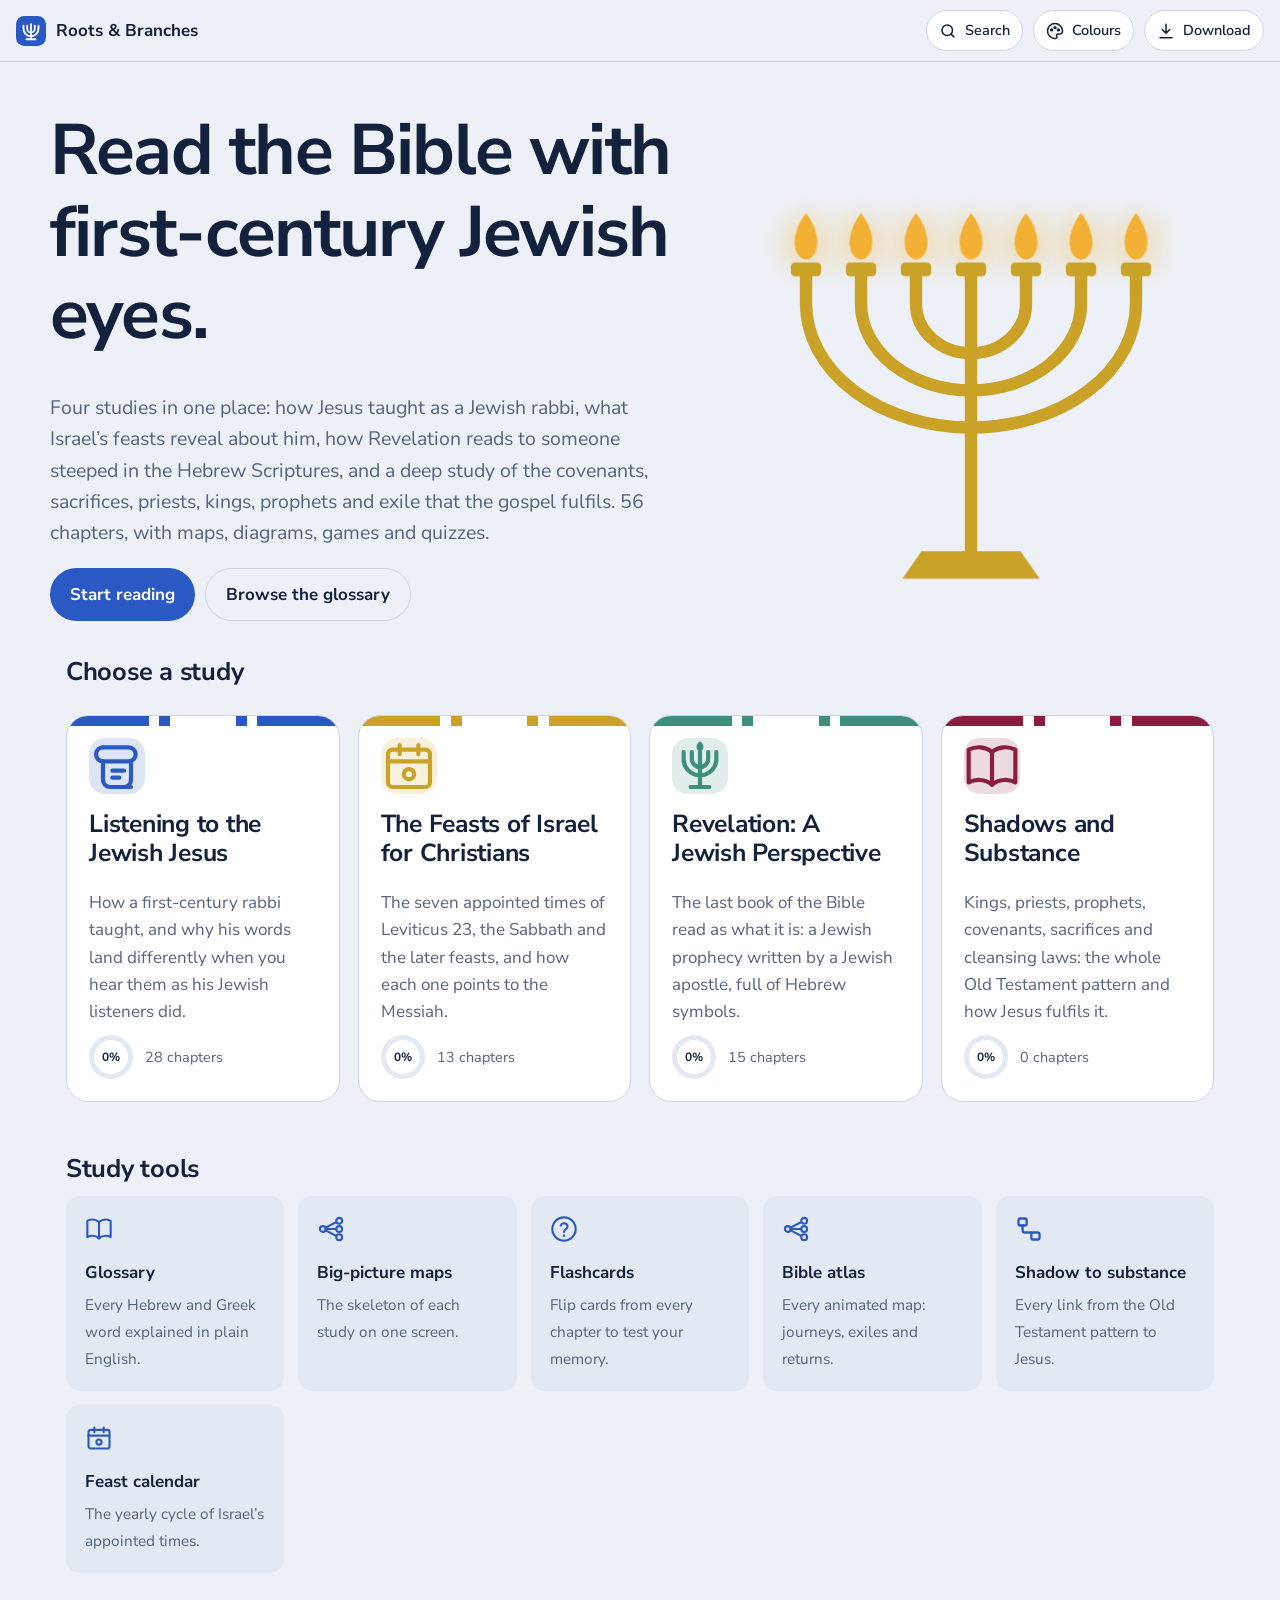
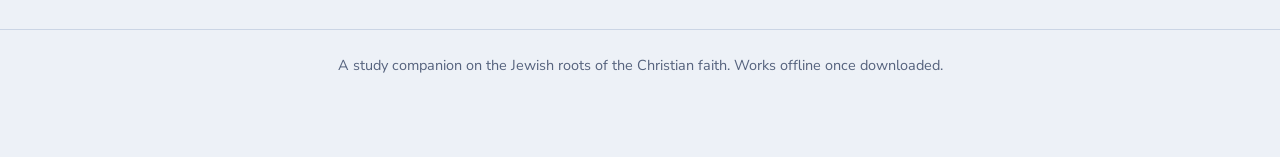
==== commit 197068c0: "Add interactive maps, tabernacle plan, connections, matching, rings, kings chart, stepper and accord" ====
--- a/index.html
+++ b/index.html
@@ -2,17 +2,17 @@
 <html lang="en">
 <head>
 <meta charset="utf-8">
-<meta name="viewport" content="width=device-width, initial-scale=1, viewport-fit=cover">
-<title>Roots &amp; Branches</title>
-<meta name="description" content="An interactive study of the Jewish roots of the Christian faith: Jesus the Jewish teacher, the feasts of Israel, and Revelation read through Hebrew eyes.">
-<meta name="theme-color" content="#EDF1F7">
-<meta name="apple-mobile-web-app-capable" content="yes">
-<meta name="mobile-web-app-capable" content="yes">
-<meta name="apple-mobile-web-app-title" content="Roots &amp; Branches">
-<link rel="icon" href="data:image/svg+xml,%3Csvg xmlns='http://www.w3.org/2000/svg' viewBox='0 0 40 40'%3E%3Crect width='40' height='40' rx='11' fill='%232B59C3'/%3E%3Cpath d='M20 11v19M10 13v4a10 10 0 0 0 20 0v-4M15 13v4a5 5 0 0 0 10 0v-4M14 31h12' stroke='white' stroke-width='2.4' fill='none' stroke-linecap='round'/%3E%3C/svg%3E">
-<link rel="preconnect" href="https://fonts.googleapis.com">
-<link rel="stylesheet" href="https://fonts.googleapis.com/css2?family=Nunito+Sans:ital,opsz,wght@0,6..12,400;0,6..12,600;0,6..12,700;1,6..12,400&display=swap">
-<style>
+<meta data-app name="viewport" content="width=device-width, initial-scale=1, viewport-fit=cover">
+<title data-app>Roots &amp; Branches</title>
+<meta data-app name="description" content="An interactive study of the Jewish roots of the Christian faith: Jesus the Jewish teacher, the feasts of Israel, and Revelation read through Hebrew eyes.">
+<meta data-app name="theme-color" content="#EDF1F7">
+<meta data-app name="apple-mobile-web-app-capable" content="yes">
+<meta data-app name="mobile-web-app-capable" content="yes">
+<meta data-app name="apple-mobile-web-app-title" content="Roots &amp; Branches">
+<link data-app rel="icon" href="data:image/svg+xml,%3Csvg xmlns='http://www.w3.org/2000/svg' viewBox='0 0 40 40'%3E%3Crect width='40' height='40' rx='11' fill='%232B59C3'/%3E%3Cpath d='M20 11v19M10 13v4a10 10 0 0 0 20 0v-4M15 13v4a5 5 0 0 0 10 0v-4M14 31h12' stroke='white' stroke-width='2.4' fill='none' stroke-linecap='round'/%3E%3C/svg%3E">
+<link data-app rel="preconnect" href="https://fonts.googleapis.com">
+<link data-app rel="stylesheet" href="https://fonts.googleapis.com/css2?family=Nunito+Sans:ital,opsz,wght@0,6..12,400;0,6..12,600;0,6..12,700;1,6..12,400&display=swap">
+<style data-app>
 /* ---------- Font: Avenir Next where installed (Apple devices), Nunito Sans elsewhere ---------- */
 :root{
   --font: "Avenir Next", "AvenirNext", "Avenir", "Nunito Sans", "Segoe UI", system-ui, sans-serif;
@@ -148,7 +148,7 @@
 @keyframes flicker{0%{transform:scale(1) skewX(0)} 50%{transform:scale(1.05,.95) skewX(2deg)} 100%{transform:scale(.96,1.06) skewX(-2deg)}}
 @keyframes glow{to{opacity:.35}}
 
-.books{display:grid; grid-template-columns:repeat(3,1fr); gap:18px; padding:16px 0 40px}
+.books{display:grid; grid-template-columns:repeat(auto-fit,minmax(250px,1fr)); gap:18px; padding:16px 0 40px}
 .book{position:relative; display:flex; flex-direction:column; gap:10px; text-decoration:none; color:var(--ink);
   background:var(--surface); border:1px solid var(--line); border-radius:var(--radius-lg); padding:22px; overflow:hidden; min-height:300px;
   transition: transform .35s var(--ease), border-color .3s}
@@ -162,7 +162,7 @@
 .ring{--p:0; width:44px; height:44px; border-radius:50%; display:grid; place-items:center; font-size:.7rem; font-weight:700; color:var(--ink);
   background: radial-gradient(closest-side, var(--surface) 76%, transparent 78% 100%), conic-gradient(var(--bk, var(--accent)) calc(var(--p)*1%), var(--surface-2) 0)}
 
-.tools{display:grid; grid-template-columns:repeat(4,1fr); gap:14px; padding-bottom:56px}
+.tools{display:grid; grid-template-columns:repeat(auto-fit,minmax(200px,1fr)); gap:14px; padding-bottom:56px}
 .tool{background:var(--surface-2); border-radius:var(--radius-md); padding:18px; text-decoration:none; color:var(--ink); border:1px solid transparent}
 .tool:hover{border-color:var(--accent)}
 .tool svg{width:28px; height:28px; color:var(--accent)}
@@ -387,11 +387,143 @@
 .gloss .term{align-content:start; align-items:start; gap:8px}
 .gloss .term .w{font-size:1.2rem; line-height:1.25}
 
+/* ---------- extension blocks ---------- */
+.btn.small{padding:8px 14px; font-size:.85rem}
+.btn[disabled]{opacity:.4; cursor:default}
+.chip{display:inline-flex; align-items:center; gap:6px; border:1px solid var(--line); background:var(--surface); border-radius:999px; padding:5px 12px; font-size:.82rem; font-weight:600}
+.chip i{width:12px; height:12px; border-radius:50%; display:inline-block}
+.chip.on{border-color:var(--accent); background:color-mix(in srgb, var(--accent) 14%, var(--surface))}
+.geo-bar{display:flex; align-items:center; gap:12px; flex-wrap:wrap; margin:10px 0}
+.geo-hint{font-size:.85rem; color:var(--muted)}
+
+/* map */
+.geo-wrap{background:var(--surface); border:1px solid var(--line); border-radius:var(--radius-md); padding:12px}
+.geo{width:100%; height:auto; display:block; border-radius:10px}
+.geo .land{fill:color-mix(in srgb, var(--second) 16%, var(--surface))}
+.geo .sea{fill:color-mix(in srgb, var(--accent) 22%, var(--surface)); stroke:color-mix(in srgb, var(--accent) 45%, transparent); stroke-width:1.2}
+.geo .island{fill:color-mix(in srgb, var(--second) 16%, var(--surface)); stroke:color-mix(in srgb, var(--accent) 45%, transparent)}
+.geo .river{fill:none; stroke:color-mix(in srgb, var(--accent) 55%, transparent); stroke-width:2.4; stroke-linecap:round; stroke-linejoin:round}
+.geo .sealabel{fill:color-mix(in srgb, var(--accent) 70%, var(--ink)); font-style:italic; opacity:.75; text-anchor:middle}
+.geo .region{fill:var(--muted); font-weight:700; letter-spacing:.12em; text-anchor:middle; opacity:.8}
+.geo .route{fill:none; stroke:var(--rc); stroke-width:4; stroke-linecap:round; opacity:0}
+.geo .route.shown{opacity:.9}
+.geo .place{cursor:pointer}
+.geo .place .dot{fill:var(--ink); stroke:var(--surface); stroke-width:2.5}
+.geo .place .halo{fill:var(--accent); opacity:0; transform-box:fill-box; transform-origin:center}
+.geo .place text{fill:var(--ink); font-weight:700; paint-order:stroke; stroke:var(--surface); stroke-width:4px; stroke-linejoin:round}
+.geo .place.on .halo, .geo .place:hover .halo, .geo .place:focus .halo{opacity:.35; animation:pulse 1.4s ease-out infinite}
+.geo .place.on .dot{fill:var(--accent)}
+@keyframes pulse{from{transform:scale(.6); opacity:.5} to{transform:scale(1.6); opacity:0}}
+.geo-legend{display:flex; flex-wrap:wrap; gap:6px; margin-bottom:8px}
+.geo-info,.tab-info,.con-info,.rings-info{background:var(--surface-2); border-radius:10px; padding:12px 14px; min-height:64px; font-size:.95rem}
+.geo-info p,.tab-info p,.con-info p,.rings-info p{margin:4px 0 0}
+.geo-info small,.tab-info small,.con-info small{display:block; color:var(--muted); font-weight:600}
+
+/* tabernacle */
+.tab-wrap{background:var(--surface); border:1px solid var(--line); border-radius:var(--radius-md); padding:12px}
+.tab-svg{width:100%; height:auto; display:block}
+.t-court{fill:color-mix(in srgb, var(--second) 12%, var(--surface)); stroke:var(--second); stroke-width:3; stroke-dasharray:2 6; stroke-linecap:round}
+.t-mostholy{fill:color-mix(in srgb, var(--accent) 22%, var(--surface)); stroke:var(--accent); stroke-width:2}
+.t-holy{fill:color-mix(in srgb, var(--accent) 10%, var(--surface)); stroke:var(--accent); stroke-width:2; cursor:pointer}
+.t-holy.on{fill:color-mix(in srgb, var(--accent) 18%, var(--surface))}
+.t-lab{fill:var(--muted); font-size:14px; font-weight:700}
+.t-lab.small{font-size:12px; font-weight:600}
+.t-walk{fill:none; stroke:var(--flame); stroke-width:4; stroke-linecap:round; stroke-dasharray:2000; stroke-dashoffset:2000; opacity:.9}
+.t-item{cursor:pointer}
+.t-item rect,.t-item circle{fill:var(--surface); stroke:var(--ink); stroke-width:2.5; transition:fill .3s, transform .3s; transform-box:fill-box; transform-origin:center}
+.t-altar rect{fill:color-mix(in srgb, #B87333 55%, var(--surface))}
+.t-laver circle{fill:color-mix(in srgb, #4A90C2 45%, var(--surface))}
+.t-lampstand circle,.t-table rect,.t-incense rect,.t-ark rect{fill:color-mix(in srgb, #D4AF37 60%, var(--surface))}
+.t-veil rect{fill:color-mix(in srgb, #8B1E3F 65%, var(--surface))}
+.t-gate rect{fill:color-mix(in srgb, #2B59C3 45%, var(--surface))}
+.t-item.on rect,.t-item.on circle,.t-item:hover rect,.t-item:hover circle{stroke:var(--accent); stroke-width:4; transform:scale(1.12)}
+.t-item:focus{outline:none}
+.tab-christ,.st-christ{border-left:3px solid var(--second); padding-left:10px}
+
+/* connect */
+.con{background:var(--surface); border:1px solid var(--line); border-radius:var(--radius-md); padding:14px}
+.con-head{display:grid; grid-template-columns:1fr 60px 1fr; font-weight:700; color:var(--muted); font-size:.85rem; margin-bottom:8px}
+.con-head span:last-child{grid-column:3}
+.con-grid{position:relative; display:grid; grid-template-columns:1fr 60px 1fr; row-gap:8px; align-items:center}
+.con-lines{position:absolute; inset:0; pointer-events:none; overflow:visible}
+.con-lines path{fill:none; stroke:var(--line); stroke-width:2; stroke-dasharray:400; stroke-dashoffset:400}
+.drawn .con-lines path{animation: draw 1s var(--ease) forwards}
+.con-lines path.on{stroke:var(--accent); stroke-width:3.5; stroke-dashoffset:0}
+.con-l,.con-r{text-align:left; padding:9px 12px; border-radius:10px; border:1px solid var(--line); background:var(--surface-2); font-size:.9rem; font-weight:600; position:relative; z-index:1}
+.con-r{background:color-mix(in srgb, var(--accent) 10%, var(--surface))}
+.con-l.on,.con-r.on{border-color:var(--accent); background:var(--accent); color:var(--accent-ink)}
+.con-info{margin-top:12px}
+@media (max-width:520px){ .con-grid,.con-head{grid-template-columns:1fr 24px 1fr} .con-l,.con-r{font-size:.8rem; padding:7px 8px} }
+
+/* match */
+.match{background:var(--surface-2); border-radius:var(--radius-md); padding:14px}
+.match-how{margin:0 0 10px; color:var(--muted); font-size:.9rem}
+.match-cols{display:grid; grid-template-columns:1fr 1fr; gap:10px}
+.match-cols > div{display:grid; gap:8px; align-content:start}
+.m-a,.m-b{text-align:left; padding:10px 12px; border-radius:10px; border:2px solid var(--line); background:var(--surface); font-size:.9rem; font-weight:600; transition:transform .2s, background .3s}
+.m-a.sel{border-color:var(--accent); transform:scale(1.03)}
+.m-a.ok,.m-b.ok{border-color:#2E8B57; background:color-mix(in srgb, #2E8B57 16%, var(--surface)); opacity:.85}
+.m-b.no{border-color:#C0392B; animation:shake .35s}
+.match-score{margin-top:10px; font-weight:700; color:var(--accent)}
+
+/* rings */
+.rings{display:grid; grid-template-columns:minmax(0,1fr) minmax(0,1fr); gap:16px; align-items:center}
+.rings-svg{width:100%; max-width:380px; justify-self:center}
+.ring-z{fill:color-mix(in srgb, var(--accent) calc(var(--o)*100%), var(--surface)); stroke:var(--surface); stroke-width:.6; cursor:pointer; transform-origin:50% 50%; animation: grow .7s var(--ease) both}
+.ring-z.on{stroke:var(--second); stroke-width:1.2}
+.ring-t{font-size:3.2px; font-weight:700; fill:var(--ink); pointer-events:none; paint-order:stroke; stroke:var(--surface); stroke-width:.6px}
+@keyframes grow{from{transform:scale(.2); opacity:0}}
+@media (max-width:640px){ .rings{grid-template-columns:1fr} }
+
+/* kings */
+.k-filters{display:flex; flex-wrap:wrap; gap:6px; align-items:center; margin-bottom:10px}
+.k-legend{display:inline-flex; align-items:center; gap:6px; font-size:.78rem; color:var(--muted); margin-left:auto}
+.k-legend i{width:12px; height:12px; border-radius:3px; display:inline-block; margin-left:6px}
+.v-good{--v:#2E8B57} .v-bad{--v:#C0392B} .v-mixed{--v:#D4A017}
+.k-legend i.v-good,.k-legend i.v-bad,.k-legend i.v-mixed{background:var(--v)}
+.k-list{display:grid; gap:6px}
+.k-row{display:grid; grid-template-columns:minmax(0,1.3fr) minmax(0,1fr) auto; gap:10px; align-items:center; text-align:left; padding:9px 12px; border-radius:10px; border:1px solid var(--line); border-left:6px solid var(--v); background:var(--surface); animation: slidein .4s var(--ease) both}
+.k-n{font-weight:700}
+.k-when{color:var(--muted); font-size:.85rem}
+.k-g{font-size:.75rem; font-weight:700; padding:2px 8px; border-radius:999px; background:var(--surface-2); color:var(--muted)}
+.k-more{grid-column:1 / -1; display:none; font-size:.92rem; color:var(--ink)}
+.k-more small{display:block; color:var(--muted); margin-top:4px}
+.k-row.open .k-more{display:block; animation: fade .3s}
+.k-row[hidden]{display:none}
+
+/* stepper */
+.stepper{background:var(--surface); border:1px solid var(--line); border-radius:var(--radius-md); padding:16px}
+.st-track{height:4px; background:var(--surface-2); border-radius:4px; overflow:hidden}
+.st-fill{height:100%; width:0; background:var(--accent); transition: width .5s var(--ease)}
+.st-dots{display:flex; flex-wrap:wrap; gap:6px; margin:10px 0}
+.st-dot{width:30px; height:30px; border-radius:50%; border:1px solid var(--line); background:var(--surface-2); font-size:.78rem; font-weight:700; transition: background .3s}
+.st-dot.on{background:var(--accent); color:var(--accent-ink); border-color:var(--accent)}
+.st-card{padding:4px 2px; min-height:150px}
+.st-card h4{font-size:1.15rem; margin:4px 0 8px}
+.st-card p{margin:0 0 8px}
+.st-card small{color:var(--muted); font-weight:600}
+.st-num{font-size:.8rem; font-weight:700; color:var(--second)}
+.st-why{color:var(--muted)}
+.st-nav{display:flex; justify-content:space-between; gap:10px; margin-top:8px}
+
+/* accordion */
+.acc{display:grid; gap:8px}
+.acc details{background:var(--surface); border:1px solid var(--line); border-radius:12px; overflow:hidden}
+.acc summary{cursor:pointer; padding:12px 16px; font-weight:700; list-style:none; display:flex; justify-content:space-between; gap:10px}
+.acc summary::-webkit-details-marker{display:none}
+.acc summary::after{content:"+"; font-size:1.3rem; line-height:1; color:var(--accent); transition: transform .3s}
+.acc details[open] summary::after{transform:rotate(45deg)}
+.acc details > div{padding:0 16px 12px; animation: fade .3s}
+.acc small{color:var(--muted); font-weight:600}
+.geo{max-height:72vh; width:100%}
+
+.gather-src{font-size:.82rem; color:var(--muted); margin:0 0 6px}
+
 </style>
 </head>
 <body>
 <main id="app"></main>
-<script>
+<script data-app>
 window.BOOKS = [];
 window.OVERVIEW_JESUS = [
   {t:"p", text:"Jesus did not speak to us first. He spoke to Jewish fishermen, farmers, priests and Pharisees who knew the Hebrew Scriptures by heart. His sayings are full of idioms, wordplays and hints at the Old Testament that his listeners caught at once and that we often miss. This study teaches you to **listen as they listened**."},
@@ -447,6 +579,29 @@
     {h:"Reading every image literally", items:["Looks for exact matches in today's news","Can create fear and date-setting","Misses the Old Testament echoes"]},
     {h:"Reading as Jewish apocalyptic", items:["Symbols point back to Hebrew Scripture","Numbers carry meaning (7, 12, 3½, 666)","The message is faithfulness and hope"]}
   ]}
+];
+
+window.OVERVIEW_SHADOWS = [
+  {t:"p", text:"God did not hand Israel a list of rituals for their own sake. Every covenant, sacrifice, washing, feast, priest, king and prophet was part of one relationship: **a holy God making a way to live among an unholy people**. This study explains each one in its own world (how it worked, who did it, under what conditions and why), then shows how it was a **shadow** of something fuller that Jesus brings."},
+  {t:"quote", text:"These are a shadow of the things to come, but the substance belongs to Christ.", ref:"Colossians 2:17"},
+  {t:"tree", title:"The skeleton of this study", root:"Shadows and Substance", children:[
+    {h:"The framework", children:["The big story from Eden to the New Jerusalem","The covenants","The Law of Moses"]},
+    {h:"Approaching a holy God", children:["Tabernacle and temple","Sacrifices and offerings","Clean and unclean","Priests and Levites"]},
+    {h:"Holy time", children:["Sabbath, sabbatical year and Jubilee","The sacred calendar and festivals"]},
+    {h:"Leaders and history", children:["The judges","The kings","The prophets","Exile and return"]},
+    {h:"Fulfilment", children:["Reading shadows and types","The relational gospel"]}
+  ]},
+  {t:"timeline", title:"The thread of God dwelling with people", items:[
+    {when:"Beginning", h:"Eden", d:"God walks with Adam and Eve in the garden (Genesis 3:8)."},
+    {when:"c. 1446 BC", h:"The tabernacle", d:"“Let them make me a sanctuary, that I may dwell in their midst” (Exodus 25:8)."},
+    {when:"c. 959 BC", h:"Solomon's temple", d:"The glory cloud fills the house (1 Kings 8:10-11)."},
+    {when:"586 BC", h:"Glory departs, temple destroyed", d:"Ezekiel sees the glory leave (Ezekiel 10–11); Babylon burns the temple."},
+    {when:"c. 4 BC", h:"Jesus", d:"“The Word became flesh and dwelt (tabernacled) among us” (John 1:14)."},
+    {when:"AD 30s", h:"The Spirit in his people", d:"Believers become God's temple (1 Corinthians 3:16; Ephesians 2:21-22)."},
+    {when:"The end", h:"The New Jerusalem", d:"“The dwelling place of God is with man”, and there is no temple, for God and the Lamb are its temple (Revelation 21:3, 22)."}
+  ]},
+  {t:"flow", title:"How every chapter works", nodes:[{h:"In its own world", d:"What it was and how it was done"},{h:"Why God gave it", d:"Theological, cultural and practical reasons"},{h:"The shadow", d:"What it pointed to"},{h:"The substance", d:"How Jesus fulfils it"},{h:"The relationship restored", d:"What it means for us now"}]},
+  {t:"callout", title:"Try the interactive pieces", text:"Look for maps you can play, a tabernacle you can walk through, step-by-step rituals, filterable charts of every king and judge, matching games and connection diagrams. The **Bible atlas** and **Shadow to substance** pages on the home screen gather them all in one place."}
 ];
 
 (window.CHAPTERS = window.CHAPTERS || {})["jesus"] = (window.CHAPTERS["jesus"] || []).concat([
@@ -13646,10 +13801,290 @@
   overview: window.OVERVIEW_REVELATION || [],
   chapters: CH.revelation || []
 });
+
+window.BOOKS.push({
+  id: "shadows",
+  title: "Shadows and Substance",
+  short: "Shadows and Substance",
+  tagline: "Kings, priests, prophets, covenants, sacrifices and cleansing laws: the whole Old Testament pattern and how Jesus fulfils it.",
+  intro: "A deep study of how God shaped Israel's life: the covenants, the tabernacle and its sacrifices, purity and cleansing, the Sabbath and feasts, the judges, kings and prophets, and the exile and return. Each one is explained in its own world first, then traced forward to the relational gospel that fulfils it.",
+  icon: "book",
+  color: "#8B1E3F",
+  overview: window.OVERVIEW_SHADOWS || [],
+  chapters: CH.shadows || []
+});
 })();
 
 </script>
-<script>
+<script data-app>
+/* Extra interactive blocks: map, tabernacle, connect, match, rings, kings, stepper, accordion.
+   Each entry has render(k, H) -> html and optional wire(el, H). */
+(function(){
+"use strict";
+var X = window.EXT_BLOCKS = window.EXT_BLOCKS || {};
+function J(o){ return String(JSON.stringify(o)).replace(/&/g,"&amp;").replace(/"/g,"&quot;"); }
+function rd(el){ return JSON.parse(el.querySelector("[data-k]").getAttribute("data-k")); }
+var reduce = window.matchMedia && matchMedia("(prefers-reduced-motion: reduce)").matches;
+
+/* ---------- MAP: simplified geography, places by real longitude/latitude ---------- */
+var BASES = {
+  neareast: {lon0:24, lon1:52, lat0:24, lat1:38.5, labels:[["Mediterranean Sea",28.5,33.6],["Red Sea",36.2,25.2],["Persian Gulf",50.0,27.6],["Arabian Desert",42,28.5]]},
+  israel: {lon0:33.9, lon1:36.9, lat0:29.4, lat1:33.7, labels:[["Mediterranean Sea",34.2,32.6],["Negev",34.85,30.6],["Gulf of Aqaba",34.6,29.55]]}
+};
+var GEO = {
+  med: [[18,40],[26.3,40],[26.5,38.4],[27.3,37.0],[28.0,36.6],[29.5,36.2],[30.6,36.8],[32.0,36.5],[33.5,36.1],[34.6,36.8],[36.1,36.9],[36.0,36.0],[35.8,35.4],[35.95,34.7],[35.5,33.9],[35.2,33.1],[35.05,32.85],[34.9,32.5],[34.75,32.0],[34.5,31.6],[34.2,31.32],[33.6,31.13],[32.3,31.25],[31.4,31.55],[30.4,31.45],[29.9,31.2],[29.0,30.9],[27.3,31.4],[25.2,31.6],[22,32.8],[18,32]],
+  cyprus: [[32.3,35.1],[32.9,35.4],[34.6,35.7],[33.9,35.0],[33.0,34.6],[32.4,34.7]],
+  red: [[32.55,29.95],[32.7,29.3],[33.5,28.0],[33.9,27.3],[34.3,26.5],[35.0,25.0],[35.6,23.5],[38,23.5],[37.0,25.2],[36.2,26.3],[35.3,27.8],[34.95,29.52],[34.6,28.6],[34.3,27.85],[33.6,28.4],[32.9,29.4]],
+  gulf: [[48.0,30.1],[49.0,30.1],[50.0,29.2],[50.5,28.0],[51.5,27.9],[53,27.3],[53,23.5],[51.5,24.0],[51.2,26.1],[50.8,24.8],[50.4,25.5],[50.1,26.2],[49.6,26.9],[48.8,27.6],[48.3,28.5],[48.0,29.4]],
+  dead: [[35.47,31.78],[35.56,31.76],[35.6,31.3],[35.5,31.05],[35.39,31.3]],
+  galilee: [[35.55,32.89],[35.64,32.86],[35.65,32.75],[35.58,32.7],[35.52,32.8]],
+  rivers: [
+    [[31.2,30.05],[31.3,29.0],[30.9,28.0],[31.0,27.0],[31.8,26.2],[32.7,25.7],[32.9,24.0],[32.9,23]],
+    [[31.2,30.05],[30.4,31.45]],[[31.2,30.05],[31.8,31.5]],
+    [[38.5,39],[38.3,37.0],[38.2,36.4],[39.0,36.0],[40.1,35.3],[40.9,34.4],[42.0,34.2],[43.3,33.4],[44.3,32.5],[45.3,31.6],[46.4,31.0],[47.4,31.0],[48.0,30.4],[48.3,30.05]],
+    [[40.2,39],[41.2,37.4],[42.3,37.0],[43.1,36.4],[43.3,35.5],[43.8,34.7],[44.4,33.6],[45.3,32.8],[46.0,31.9],[47.2,31.0],[47.4,31.0]],
+    [[35.62,33.25],[35.6,32.89]],[[35.57,32.71],[35.55,32.3],[35.56,31.9],[35.55,31.77]]
+  ]
+};
+function proj(b){
+  var c = Math.cos((b.lat0+b.lat1)/2*Math.PI/180), W = 1000, sx = W/((b.lon1-b.lon0)*c), H = (b.lat1-b.lat0)*sx;
+  return {W:W, H:Math.round(H), p:function(lon,lat){ return [((lon-b.lon0)*c*sx), ((b.lat1-lat)*sx)]; }};
+}
+function poly(pr, pts){ return pts.map(function(q, i){ var p = pr.p(q[0], q[1]); return (i?"L":"M")+p[0].toFixed(1)+" "+p[1].toFixed(1); }).join("")+"Z"; }
+function line(pr, pts){ return pts.map(function(q, i){ var p = pr.p(q[0], q[1]); return (i?"L":"M")+p[0].toFixed(1)+" "+p[1].toFixed(1); }).join(""); }
+X.map = {
+  render: function(k, H){
+    var b = BASES[k.base] || BASES.neareast, pr = proj(b), s = pr.W/1000, fs = k.base === "israel" ? 15 : 17;
+    var svg = '<svg viewBox="0 0 '+pr.W+' '+pr.H+'" class="geo" role="img" aria-label="'+H.esc(H.plain(k.title||"Map"))+'">'+
+      '<rect width="100%" height="100%" class="land"/>'+
+      ["med","red","gulf","cyprus","dead","galilee"].map(function(n){ return '<path class="'+(n==="cyprus"?"island":"sea")+'" d="'+poly(pr, GEO[n])+'"/>'; }).join("")+
+      GEO.rivers.map(function(r){ return '<path class="river" d="'+line(pr, r)+'"/>'; }).join("")+
+      b.labels.concat((k.regions||[]).map(function(r){ return [r.name, r.lon, r.lat, 1]; })).map(function(l){ var p = pr.p(l[1], l[2]); return '<text class="'+(l[3]?"region":"sealabel")+'" x="'+p[0].toFixed(0)+'" y="'+p[1].toFixed(0)+'" font-size="'+(l[3]?fs+2:fs)+'">'+H.esc(l[0])+'</text>'; }).join("");
+    var byName = {};
+    (k.places||[]).forEach(function(pl){ byName[pl.name] = pr.p(pl.lon, pl.lat); });
+    (k.routes||[]).forEach(function(r, i){
+      var a = byName[r.from], z = byName[r.to]; if (!a || !z) return;
+      var mx = (a[0]+z[0])/2, my = (a[1]+z[1])/2, dx = z[0]-a[0], dy = z[1]-a[1], bend = r.bend == null ? .18 : r.bend;
+      var cx = mx - dy*bend, cy = my + dx*bend;
+      svg += '<path class="route" data-r="'+i+'" style="--rc:'+(r.color||"var(--accent)")+'" d="M'+a[0].toFixed(1)+' '+a[1].toFixed(1)+' Q'+cx.toFixed(1)+' '+cy.toFixed(1)+' '+z[0].toFixed(1)+' '+z[1].toFixed(1)+'" marker-end="url(#ah)"/>';
+    });
+    (k.places||[]).forEach(function(pl, i){
+      var p = byName[pl.name], anchor = pl.label === "left" ? "end" : "start", off = pl.label === "left" ? -12 : 12;
+      svg += '<g class="place" data-i="'+i+'" tabindex="0" role="button" aria-label="'+H.esc(pl.name)+'"><circle class="halo" cx="'+p[0].toFixed(1)+'" cy="'+p[1].toFixed(1)+'" r="16"/><circle class="dot" cx="'+p[0].toFixed(1)+'" cy="'+p[1].toFixed(1)+'" r="7"/><text x="'+(p[0]+off).toFixed(1)+'" y="'+(p[1]+5).toFixed(1)+'" text-anchor="'+anchor+'" font-size="'+fs+'">'+H.esc(pl.name)+'</text></g>';
+    });
+    svg += '<defs><marker id="ah" viewBox="0 0 10 10" refX="7" refY="5" markerWidth="5" markerHeight="5" orient="auto-start-reverse"><path d="M0 0L10 5L0 10z" fill="var(--ink)" opacity=".7"/></marker></defs></svg>';
+    var legend = (k.routes||[]).length ? '<div class="geo-legend">'+k.routes.map(function(r, i){ return '<button class="chip" data-r="'+i+'"><i style="background:'+(r.color||"var(--accent)")+'"></i>'+H.md(r.label||(r.from+" to "+r.to))+'</button>'; }).join("")+'</div>' : "";
+    return H.title(k, H.I.map)+'<div class="geo-wrap" data-k="'+J(k)+'">'+svg+
+      '<div class="geo-bar">'+((k.routes||[]).length?'<button class="btn small play">Play the journey</button>':'')+'<span class="geo-hint">Tap a place to learn about it.</span></div>'+legend+
+      '<div class="geo-info" aria-live="polite">'+H.md(k.intro||"")+'</div></div>';
+  },
+  wire: function(el, H){
+    var k = rd(el), info = el.querySelector(".geo-info"), routes = el.querySelectorAll(".route"), timer = [];
+    function show(i){ var pl = k.places[i]; el.querySelectorAll(".place").forEach(function(g){ g.classList.toggle("on", +g.dataset.i === i); }); info.innerHTML = '<b>'+H.md(pl.name)+'</b>'+(pl.d?'<p>'+H.md(pl.d)+'</p>':''); }
+    el.querySelectorAll(".place").forEach(function(g){
+      g.addEventListener("click", function(){ show(+g.dataset.i); });
+      g.addEventListener("keydown", function(e){ if (e.key === "Enter" || e.key === " "){ e.preventDefault(); show(+g.dataset.i); } });
+    });
+    function drawRoute(i){
+      var r = routes[i]; if (!r) return; var len = r.getTotalLength();
+      r.style.strokeDasharray = len; r.style.strokeDashoffset = reduce ? 0 : len; r.classList.add("shown");
+      if (!reduce) r.animate([{strokeDashoffset:len},{strokeDashoffset:0}], {duration:1400, easing:"ease-in-out", fill:"forwards"});
+      var rt = k.routes[+r.dataset.r]; info.innerHTML = '<b>'+H.md(rt.label||"")+'</b>'+(rt.d?'<p>'+H.md(rt.d)+'</p>':'');
+      el.querySelectorAll(".chip").forEach(function(c){ c.classList.toggle("on", c.dataset.r === r.dataset.r); });
+    }
+    function play(){
+      timer.forEach(clearTimeout); timer = [];
+      routes.forEach(function(r){ r.classList.remove("shown"); });
+      routes.forEach(function(r, i){ timer.push(setTimeout(function(){ drawRoute(i); }, i*(reduce?50:1900))); });
+    }
+    var pb = el.querySelector(".play"); if (pb) pb.onclick = play;
+    el.querySelectorAll(".chip").forEach(function(c){ c.onclick = function(){ timer.forEach(clearTimeout); drawRoute(+c.dataset.r); }; });
+    // draw all routes once when the map scrolls into view
+    if ("IntersectionObserver" in window){
+      var o = new IntersectionObserver(function(es){ if (es[0].isIntersecting){ o.disconnect(); play(); } }, {threshold:.35}); o.observe(el);
+    } else play();
+  }
+};
+
+/* ---------- TABERNACLE: clickable floor plan with a guided walk from gate to ark ---------- */
+var TAB = [
+  {key:"gate", x:880, y:150, w:16, h:100, label:"Gate"},
+  {key:"altar", x:700, y:170, w:60, h:60, label:"Bronze altar"},
+  {key:"laver", x:590, y:200, r:20, label:"Laver"},
+  {key:"holyplace", x:250, y:140, w:200, h:120, label:"Holy Place", zone:1},
+  {key:"lampstand", x:380, y:228, r:13, label:"Lampstand"},
+  {key:"table", x:370, y:150, w:44, h:26, label:"Table of bread"},
+  {key:"incense", x:290, y:190, w:22, h:22, label:"Incense altar"},
+  {key:"veil", x:244, y:140, w:8, h:120, label:"Veil"},
+  {key:"ark", x:150, y:180, w:52, h:40, label:"Ark of the covenant", zone:2}
+];
+X.tabernacle = {
+  render: function(k, H){
+    var g = '<rect class="t-court" x="40" y="40" width="860" height="320" rx="6"/><text class="t-lab" x="470" y="30" text-anchor="middle">Outer court (100 × 50 cubits)</text>'+
+      '<rect class="t-mostholy" x="90" y="140" width="150" height="120"/><text class="t-lab" x="165" y="132" text-anchor="middle">Most Holy Place</text><text class="t-lab" x="350" y="132" text-anchor="middle">Holy Place</text>'+
+      '<path class="t-walk" d="M900 200 H730 H590 H452 H300 H246 H176"/>'+
+      '<text class="t-lab small" x="905" y="380" text-anchor="end">East: entrance faces the sunrise</text>';
+    TAB.forEach(function(t, i){
+      if (t.zone === 1){ g += '<rect class="t-hit t-holy" data-key="'+t.key+'" x="'+t.x+'" y="'+t.y+'" width="'+t.w+'" height="'+t.h+'" tabindex="0" role="button" aria-label="'+t.label+'"/>'; return; }
+      var shape = t.r ? '<circle cx="'+t.x+'" cy="'+t.y+'" r="'+t.r+'"/>' : '<rect x="'+t.x+'" y="'+t.y+'" width="'+t.w+'" height="'+t.h+'" rx="3"/>';
+      g += '<g class="t-item t-'+t.key+'" data-key="'+t.key+'" tabindex="0" role="button" aria-label="'+t.label+'">'+shape+'</g>';
+    });
+    // re-draw small items above the Holy Place hit area
+    var order = ["lampstand","table","incense","veil","ark"];
+    return H.title(k, H.I.map)+'<div class="tab-wrap" data-k="'+J(k)+'"><svg viewBox="0 0 940 400" class="tab-svg" role="img" aria-label="Floor plan of the tabernacle">'+g+'</svg>'+
+      '<div class="geo-bar"><button class="btn small walk">Walk from the gate to the ark</button><span class="geo-hint">Or tap any piece of furniture.</span></div>'+
+      '<div class="tab-info" aria-live="polite"><b>'+H.md(k.intro_h||"Approaching a holy God")+'</b><p>'+H.md(k.intro||"Every worshipper came in from the east, past the altar and the water, toward the presence of God behind the veil.")+'</p></div></div>';
+  },
+  wire: function(el, H){
+    var k = rd(el), info = el.querySelector(".tab-info"), svg = el.querySelector("svg"), timer = [];
+    // keep furniture above the Holy Place hit area
+    var holy = svg.querySelector(".t-holy"); svg.querySelectorAll(".t-item").forEach(function(n){ svg.appendChild(n); });
+    function show(key){
+      var it = (k.items||{})[key]; if (!it) return;
+      svg.querySelectorAll("[data-key]").forEach(function(n){ n.classList.toggle("on", n.dataset.key === key); });
+      info.innerHTML = '<b>'+H.md(it.h)+'</b>'+(it.ref?'<small>'+H.esc(it.ref)+'</small>':'')+'<p>'+H.md(it.d||"")+'</p>'+(it.christ?'<p class="tab-christ"><strong>Fulfilled in Jesus: </strong>'+H.md(it.christ)+'</p>':'');
+      if (info.animate && !reduce) info.animate([{opacity:0, transform:"translateY(6px)"},{opacity:1, transform:"none"}], {duration:300});
+    }
+    svg.querySelectorAll("[data-key]").forEach(function(n){
+      n.addEventListener("click", function(){ timer.forEach(clearTimeout); show(n.dataset.key); });
+      n.addEventListener("keydown", function(e){ if (e.key === "Enter" || e.key === " "){ e.preventDefault(); show(n.dataset.key); } });
+    });
+    el.querySelector(".walk").onclick = function(){
+      timer.forEach(clearTimeout); timer = [];
+      var path = svg.querySelector(".t-walk"), len = path.getTotalLength();
+      path.style.strokeDasharray = len; path.style.strokeDashoffset = len;
+      if (path.animate) path.animate([{strokeDashoffset:len},{strokeDashoffset:0}], {duration:reduce?10:9000, easing:"linear", fill:"forwards"});
+      ["gate","altar","laver","holyplace","lampstand","table","incense","veil","ark"].forEach(function(key, i){ timer.push(setTimeout(function(){ show(key); }, i*(reduce?10:1100))); });
+    };
+  }
+};
+
+/* ---------- CONNECT: shadow -> substance with drawn connector lines ---------- */
+X.connect = {
+  render: function(k, H){
+    return H.title(k, H.I.diagram)+'<div class="con" data-k="'+J(k)+'"><div class="con-head"><span>'+H.md(k.left||"Shadow")+'</span><span>'+H.md(k.right||"Substance")+'</span></div>'+
+      '<div class="con-grid"><svg class="con-lines" aria-hidden="true"></svg>'+
+      k.pairs.map(function(p, i){ return '<button class="con-l" data-i="'+i+'">'+H.md(p.a)+'</button><span class="con-gap"></span><button class="con-r" data-i="'+i+'">'+H.md(p.b)+'</button>'; }).join("")+
+      '</div><div class="con-info" aria-live="polite">Tap either side to see how they connect.</div></div>';
+  },
+  wire: function(el, H){
+    var k = rd(el), grid = el.querySelector(".con-grid"), svg = el.querySelector(".con-lines"), info = el.querySelector(".con-info"), active = -1;
+    function draw(){
+      var g = grid.getBoundingClientRect(); svg.setAttribute("viewBox", "0 0 "+g.width+" "+g.height); svg.setAttribute("width", g.width); svg.setAttribute("height", g.height);
+      var out = "";
+      k.pairs.forEach(function(p, i){
+        var a = grid.querySelector('.con-l[data-i="'+i+'"]').getBoundingClientRect(), b = grid.querySelector('.con-r[data-i="'+i+'"]').getBoundingClientRect();
+        var x1 = a.right-g.left, y1 = a.top+a.height/2-g.top, x2 = b.left-g.left, y2 = b.top+b.height/2-g.top, mx = (x1+x2)/2;
+        out += '<path class="'+(i===active?"on":"")+'" style="animation-delay:'+(i*0.12)+'s" d="M'+x1+' '+y1+' C'+mx+' '+y1+' '+mx+' '+y2+' '+x2+' '+y2+'"/>';
+      });
+      svg.innerHTML = out;
+    }
+    function pick(i){
+      active = i; draw();
+      el.querySelectorAll(".con-l,.con-r").forEach(function(b){ b.classList.toggle("on", +b.dataset.i === i); });
+      var p = k.pairs[i]; info.innerHTML = '<b>'+H.md(p.a)+' → '+H.md(p.b)+'</b><p>'+H.md(p.d||"")+'</p>'+(p.ref?'<small>'+H.esc(p.ref)+'</small>':'');
+    }
+    el.querySelectorAll(".con-l,.con-r").forEach(function(b){ b.onclick = function(){ pick(+b.dataset.i); }; });
+    requestAnimationFrame(draw); window.addEventListener("resize", draw);
+    if ("IntersectionObserver" in window){ var o = new IntersectionObserver(function(es){ if (es[0].isIntersecting){ o.disconnect(); draw(); el.classList.add("drawn"); } }); o.observe(el); }
+  }
+};
+
+/* ---------- MATCH: tap-to-pair memory game ---------- */
+X.match = {
+  render: function(k, H){
+    var idx = k.pairs.map(function(_, i){ return i; }), right = idx.slice();
+    for (var i = right.length-1; i > 0; i--){ var j = Math.floor(Math.random()*(i+1)); var t = right[i]; right[i] = right[j]; right[j] = t; }
+    return H.title(k, H.I.quiz)+'<div class="match" data-k="'+J(k)+'"><p class="match-how">'+H.md(k.how||"Tap an item on the left, then its partner on the right.")+'</p><div class="match-cols"><div>'+
+      idx.map(function(i){ return '<button class="m-a" data-i="'+i+'">'+H.md(k.pairs[i].a)+'</button>'; }).join("")+'</div><div>'+
+      right.map(function(i){ return '<button class="m-b" data-i="'+i+'">'+H.md(k.pairs[i].b)+'</button>'; }).join("")+
+      '</div></div><div class="match-score" aria-live="polite"></div></div>';
+  },
+  wire: function(el, H){
+    var k = rd(el), sel = null, done = 0, tries = 0, score = el.querySelector(".match-score");
+    el.querySelectorAll(".m-a").forEach(function(b){ b.onclick = function(){ if (b.disabled) return; el.querySelectorAll(".m-a").forEach(function(x){ x.classList.remove("sel"); }); b.classList.add("sel"); sel = b; }; });
+    el.querySelectorAll(".m-b").forEach(function(b){ b.onclick = function(){
+      if (!sel || b.disabled) return; tries++;
+      if (sel.dataset.i === b.dataset.i){
+        [sel, b].forEach(function(x){ x.classList.remove("sel"); x.classList.add("ok"); x.disabled = true; }); done++; sel = null;
+        if (done === k.pairs.length) score.textContent = "All " + done + " matched in " + tries + " tries." + (tries === done ? " Perfect!" : "");
+        else score.textContent = done + " of " + k.pairs.length + " matched.";
+      } else { b.classList.add("no"); setTimeout(function(){ b.classList.remove("no"); }, 450); }
+    }; });
+  }
+};
+
+/* ---------- RINGS: concentric zones (e.g. degrees of holiness) ---------- */
+X.rings = {
+  render: function(k, H){
+    var n = k.items.length, out = "";
+    k.items.forEach(function(it, i){ var r = 48 - i*(40/n); out += '<circle class="ring-z" data-i="'+i+'" cx="50" cy="50" r="'+r.toFixed(1)+'" style="--o:'+(0.12+i*(0.75/n)).toFixed(2)+';animation-delay:'+(i*0.15)+'s" tabindex="0" role="button" aria-label="'+H.esc(H.plain(it.h))+'"/>'; });
+    k.items.forEach(function(it, i){ var r = 48 - i*(40/n); out += '<text x="50" y="'+(50 - r + 4.2).toFixed(1)+'" text-anchor="middle" class="ring-t">'+H.esc(H.plain(it.h))+'</text>'; });
+    return H.title(k, H.I.diagram)+'<div class="rings" data-k="'+J(k)+'"><svg viewBox="0 0 100 100" class="rings-svg">'+out+'</svg><div class="rings-info" aria-live="polite"><b>'+H.md(k.center||"Tap a ring")+'</b><p>'+H.md(k.hint||"Each step inward is a step closer to God's presence.")+'</p></div></div>';
+  },
+  wire: function(el, H){
+    var k = rd(el), info = el.querySelector(".rings-info");
+    el.querySelectorAll(".ring-z").forEach(function(c){
+      function go(e){ e.stopPropagation(); el.querySelectorAll(".ring-z").forEach(function(x){ x.classList.toggle("on", x === c); }); var it = k.items[+c.dataset.i]; info.innerHTML = '<b>'+H.md(it.h)+'</b><p>'+H.md(it.d||"")+'</p>'; }
+      c.addEventListener("click", go); c.addEventListener("keydown", function(e){ if (e.key === "Enter" || e.key === " "){ e.preventDefault(); go(e); } });
+    });
+  }
+};
+
+/* ---------- KINGS: filterable reign chart ---------- */
+var VERDICT = {good:"Did right", bad:"Did evil", mixed:"Mixed"};
+X.kings = {
+  render: function(k, H){
+    var groups = []; k.items.forEach(function(it){ if (groups.indexOf(it.group) < 0) groups.push(it.group); });
+    return H.title(k, H.I.diagram)+'<div class="kings" data-k="'+J(k)+'"><div class="k-filters"><button class="chip on" data-g="">All</button>'+
+      groups.map(function(g){ return '<button class="chip" data-g="'+H.esc(g)+'">'+H.esc(g)+'</button>'; }).join("")+
+      '<span class="k-legend"><i class="v-good"></i>Did right <i class="v-mixed"></i>Mixed <i class="v-bad"></i>Did evil</span></div>'+
+      '<div class="k-list">'+k.items.map(function(it, i){
+        return '<button class="k-row v-'+(it.verdict||"mixed")+'" data-g="'+H.esc(it.group)+'" data-i="'+i+'" style="animation-delay:'+(i*0.03)+'s"><span class="k-n">'+H.md(it.name)+'</span><span class="k-when">'+H.esc(it.when||"")+'</span><span class="k-g">'+H.esc(it.group)+'</span>'+
+          '<span class="k-more"><span>'+H.md(it.d||"")+'</span>'+(it.ref?'<small>'+H.esc(it.ref)+'</small>':'')+(it.verdict?'<small>Verdict: '+VERDICT[it.verdict]+'</small>':'')+'</span></button>';
+      }).join("")+'</div></div>';
+  },
+  wire: function(el){
+    el.querySelectorAll(".k-filters .chip").forEach(function(c){ c.onclick = function(){
+      el.querySelectorAll(".k-filters .chip").forEach(function(x){ x.classList.toggle("on", x === c); });
+      el.querySelectorAll(".k-row").forEach(function(r){ r.hidden = !!c.dataset.g && r.dataset.g !== c.dataset.g; });
+    }; });
+    el.querySelectorAll(".k-row").forEach(function(r){ r.onclick = function(){ r.classList.toggle("open"); }; });
+  }
+};
+
+/* ---------- STEPPER: one step at a time, animated ---------- */
+X.stepper = {
+  render: function(k, H){
+    return H.title(k, H.I.diagram)+'<div class="stepper" data-k="'+J(k)+'"><div class="st-track"><div class="st-fill"></div></div><div class="st-dots">'+
+      k.items.map(function(_, i){ return '<button class="st-dot'+(i?"":" on")+'" data-i="'+i+'" aria-label="Step '+(i+1)+'">'+(i+1)+'</button>'; }).join("")+'</div>'+
+      '<div class="st-stage" aria-live="polite"></div><div class="st-nav"><button class="btn ghost small st-prev">Back</button><button class="btn small st-next">Next step</button></div></div>';
+  },
+  wire: function(el, H){
+    var k = rd(el), i = 0, stage = el.querySelector(".st-stage"), dir = 1;
+    function go(n){
+      dir = n >= i ? 1 : -1; i = Math.max(0, Math.min(k.items.length-1, n)); var it = k.items[i];
+      stage.innerHTML = '<div class="st-card"><span class="st-num">Step '+(i+1)+' of '+k.items.length+'</span><h4>'+H.md(it.h)+'</h4><p>'+H.md(it.d||"")+'</p>'+(it.why?'<p class="st-why"><strong>Why: </strong>'+H.md(it.why)+'</p>':'')+(it.christ?'<p class="st-christ"><strong>Pointing to Jesus: </strong>'+H.md(it.christ)+'</p>':'')+(it.ref?'<small>'+H.esc(it.ref)+'</small>':'')+'</div>';
+      var card = stage.firstChild; if (card.animate && !reduce) card.animate([{opacity:0, transform:"translateX("+(dir*30)+"px)"},{opacity:1, transform:"none"}], {duration:350, easing:"ease-out"});
+      el.querySelectorAll(".st-dot").forEach(function(d){ d.classList.toggle("on", +d.dataset.i <= i); });
+      el.querySelector(".st-fill").style.width = (k.items.length > 1 ? i/(k.items.length-1)*100 : 100) + "%";
+      el.querySelector(".st-prev").disabled = i === 0; el.querySelector(".st-next").textContent = i === k.items.length-1 ? "Start again" : "Next step";
+    }
+    el.querySelector(".st-prev").onclick = function(){ go(i-1); };
+    el.querySelector(".st-next").onclick = function(){ go(i === k.items.length-1 ? 0 : i+1); };
+    el.querySelectorAll(".st-dot").forEach(function(d){ d.onclick = function(){ go(+d.dataset.i); }; });
+    go(0);
+  }
+};
+
+/* ---------- ACCORDION: expandable detail ---------- */
+X.accordion = {
+  render: function(k, H){
+    return H.title(k, H.I.bulb)+'<div class="acc">'+k.items.map(function(it){ return '<details><summary>'+H.md(it.h)+'</summary><div>'+H.md(it.d||"").split(/\n\n/).map(function(p){ return '<p>'+p+'</p>'; }).join("")+(it.ref?'<small>'+H.esc(it.ref)+'</small>':'')+'</div></details>'; }).join("")+'</div>';
+  }
+};
+})();
+
 (function(){
 "use strict";
 var BOOKS = window.BOOKS || [];
@@ -13768,13 +14203,23 @@
 /* ---------- download: saves this whole app as one offline file ---------- */
 var PRISTINE = null;
 function download(){
-  var html = "<!DOCTYPE html>\n" + PRISTINE;
-  var blob = new Blob([html], {type:"text/html"});
+  var html = "<!DOCTYPE html>\n" + PRISTINE, name = "roots-and-branches.html";
+  var hosted = window.claude && typeof window.claude.use === "function";
+  if (hosted){
+    toast("Preparing your download\u2026");
+    window.claude.use("downloads").then(function(dl){
+      if (!dl) return toast("Downloads aren\u2019t available in this view. Open the app in a browser to save it.");
+      return dl.save({filename:name, data:new Blob([html], {type:"text/html"})}).then(function(){
+        toast("Saved " + name + ". Open it on any device, even offline.");
+      }, function(e){ if (e && e.code !== "declined") toast("The file wasn\u2019t saved. Try again in a moment."); });
+    });
+    return;
+  }
   var a = document.createElement("a");
-  a.href = URL.createObjectURL(blob); a.download = "roots-and-branches.html";
+  a.href = URL.createObjectURL(new Blob([html], {type:"text/html"})); a.download = name;
   document.body.appendChild(a); a.click(); a.remove();
   setTimeout(function(){ URL.revokeObjectURL(a.href); }, 4000);
-  toast("Saved roots-and-branches.html. Open it on any device, even offline.");
+  toast("Saved " + name + ". Open it on any device, even offline.");
 }
 
 /* ---------- search ---------- */
@@ -13837,6 +14282,10 @@
     return title(k)+'<div class="cycle" id="'+uid+'" data-items="'+esc(JSON.stringify(k.items))+'"><svg class="ring-svg" viewBox="0 0 100 100" aria-hidden="true"><circle class="ring-path" cx="50" cy="50" r="35.5"/></svg>'+nodes+'<div class="center"><b>'+md(k.center||"Tap a circle")+'</b><span>'+md(k.hint||"Each one opens its meaning here.")+'</span></div></div>';
   }
 };
+/* extension blocks (src/blocks2.js) plug in here */
+var H = {md:md, esc:esc, plain:plain, slug:slug, I:I, title:title, $:$, $$:$$, store:store};
+var EXT = window.EXT_BLOCKS || {};
+Object.keys(EXT).forEach(function(name){ R[name] = function(k){ return '<div class="ext ext-'+name+'">'+EXT[name].render(k, H)+'</div>'; }; });
 function renderBlock(k){
   var f = R[k.t]; if (!f) return "";
   var cls = k.t === "p" ? "" : " reveal";
@@ -13850,6 +14299,7 @@
 function wire(root){
   $$(".reveal", root).forEach(function(el){ if (io) io.observe(el); else el.classList.add("in"); });
   $$(".flip", root).forEach(function(b){ b.onclick = function(){ b.setAttribute("aria-pressed", b.getAttribute("aria-pressed") !== "true"); }; });
+  Object.keys(EXT).forEach(function(name){ if (EXT[name].wire) $$(".ext-"+name, root).forEach(function(el){ EXT[name].wire(el, H); }); });
   $$(".cycle", root).forEach(function(c){
     var items = JSON.parse(c.dataset.items), center = $(".center", c);
     c.addEventListener("click", function(e){
@@ -13885,7 +14335,7 @@
   var total = 0; BOOKS.forEach(function(b){ total += b.chapters.length; });
   var h = '<section class="wrap hero">'+
     '<div><h1>Read the Bible with first-century Jewish eyes.</h1>'+
-    '<p class="lead">Three studies in one place: how Jesus taught as a Jewish rabbi, what Israel’s feasts reveal about him, and how the book of Revelation reads to someone steeped in the Hebrew Scriptures. '+total+' chapters, each with diagrams, flashcards and a short quiz.</p>'+
+    '<p class="lead">Four studies in one place: how Jesus taught as a Jewish rabbi, what Israel’s feasts reveal about him, how Revelation reads to someone steeped in the Hebrew Scriptures, and a deep study of the covenants, sacrifices, priests, kings, prophets and exile that the gospel fulfils. '+total+' chapters, with maps, diagrams, games and quizzes.</p>'+
     '<div class="cta"><a class="btn" href="#/'+(BOOKS[0]?BOOKS[0].id:"")+'">Start reading</a><a class="btn ghost" href="#/glossary">Browse the glossary</a></div></div>'+
     menorahSVG()+'</section>'+
     '<section class="wrap"><div class="sectionhead"><h2>Choose a study</h2></div><div class="books">'+
@@ -13899,6 +14349,8 @@
       '<a class="tool" href="#/glossary">'+I.book+'<b>Glossary</b><span>Every Hebrew and Greek word explained in plain English.</span></a>'+
       '<a class="tool" href="#/maps">'+I.map+'<b>Big-picture maps</b><span>The skeleton of each study on one screen.</span></a>'+
       '<a class="tool" href="#/cards">'+I.quiz+'<b>Flashcards</b><span>Flip cards from every chapter to test your memory.</span></a>'+
+      '<a class="tool" href="#/atlas">'+I.map+'<b>Bible atlas</b><span>Every animated map: journeys, exiles and returns.</span></a>'+
+      '<a class="tool" href="#/connections">'+I.diagram+'<b>Shadow to substance</b><span>Every link from the Old Testament pattern to Jesus.</span></a>'+
       '<a class="tool" href="#/'+(BOOKS[1]?BOOKS[1].id:"")+'">'+I.calendar+'<b>Feast calendar</b><span>The yearly cycle of Israel’s appointed times.</span></a>'+
     '</div></section>';
   return h;
@@ -13977,6 +14429,18 @@
   return '<section class="wrap bookhead"><div class="crumbs"><a href="#/">Home</a> / Big-picture maps</div><h1>Big-picture maps</h1><p class="lead">The skeleton of each study: every chapter and the topics inside it. Tap a chapter to open it.</p></section>'+
     '<section class="wrap">'+BOOKS.map(function(b){ return '<h2 style="margin-top:24px">'+esc(b.title)+'</h2>'+mindmap(b, true); }).join("")+'</section>';
 }
+function collect(type){
+  var out = [];
+  BOOKS.forEach(function(b){ b.chapters.forEach(function(c){ (c.sections||[]).forEach(function(s){ (s.blocks||[]).forEach(function(k){ if (k.t === type) out.push({k:k, b:b, c:c}); }); }); }); });
+  return out;
+}
+function viewGathered(type, crumb, lead){
+  var list = collect(type);
+  return '<section class="wrap bookhead"><div class="crumbs"><a href="#/">Home</a> / '+crumb+'</div><h1>'+crumb+'</h1><p class="lead">'+lead.replace("{n}", list.length)+'</p></section>'+
+    '<section class="wrap" style="padding-bottom:48px"><article class="chapter" style="max-width:900px">'+list.map(function(x){
+      return renderBlock(x.k).replace('<div class="blk reveal">', '<div class="blk reveal"><p class="gather-src"><a href="#/'+x.b.id+'/'+x.c.id+'">'+esc(x.c.title)+'</a> · '+esc(x.b.short)+'</p>');
+    }).join("")+'</article></section>';
+}
 function viewCards(){
   var cards = [];
   BOOKS.forEach(function(b){ b.chapters.forEach(function(c){ (c.sections||[]).forEach(function(s){ (s.blocks||[]).forEach(function(k){ if (k.t==="flip") k.items.forEach(function(f){ cards.push({f:f, b:b}); }); }); }); }); });
@@ -13995,6 +14459,8 @@
   else if (parts[0] === "glossary") html = viewGlossary(parts[1]||"");
   else if (parts[0] === "maps") html = viewMaps();
   else if (parts[0] === "cards") html = viewCards();
+  else if (parts[0] === "atlas") html = viewGathered("map", "Bible atlas", "{n} interactive maps from every study. Press play to watch each journey, or tap a place to read about it.");
+  else if (parts[0] === "connections") html = viewGathered("connect", "Shadow to substance", "{n} connection diagrams linking the Old Testament patterns to their fulfilment. Tap either side to see the link.");
   else if ((b = find(parts[0]))){
     if (parts[1] && parts[1].indexOf("tab-") === 0) html = viewBook(b, parts[1].slice(4));
     else if (parts[1]){ c = b.chapters.filter(function(x){ return x.id === parts[1]; })[0]; html = c ? viewChapter(b, c) : viewBook(b); }
@@ -14055,7 +14521,11 @@
 }
 
 /* ---------- boot ---------- */
-PRISTINE = document.documentElement.outerHTML;
+PRISTINE = (function(){
+  var h = "", b = "";
+  $$("[data-app]").forEach(function(el){ if (el.tagName === "SCRIPT") b += el.outerHTML + "\n"; else h += el.outerHTML + "\n"; });
+  return '<html lang="en">\n<head>\n<meta charset="utf-8">\n' + h + '</head>\n<body>\n<main id="app"></main>\n' + b + '</body>\n</html>';
+})();
 applyTheme(); shell(); buildIndex();
 window.addEventListener("hashchange", route);
 route();
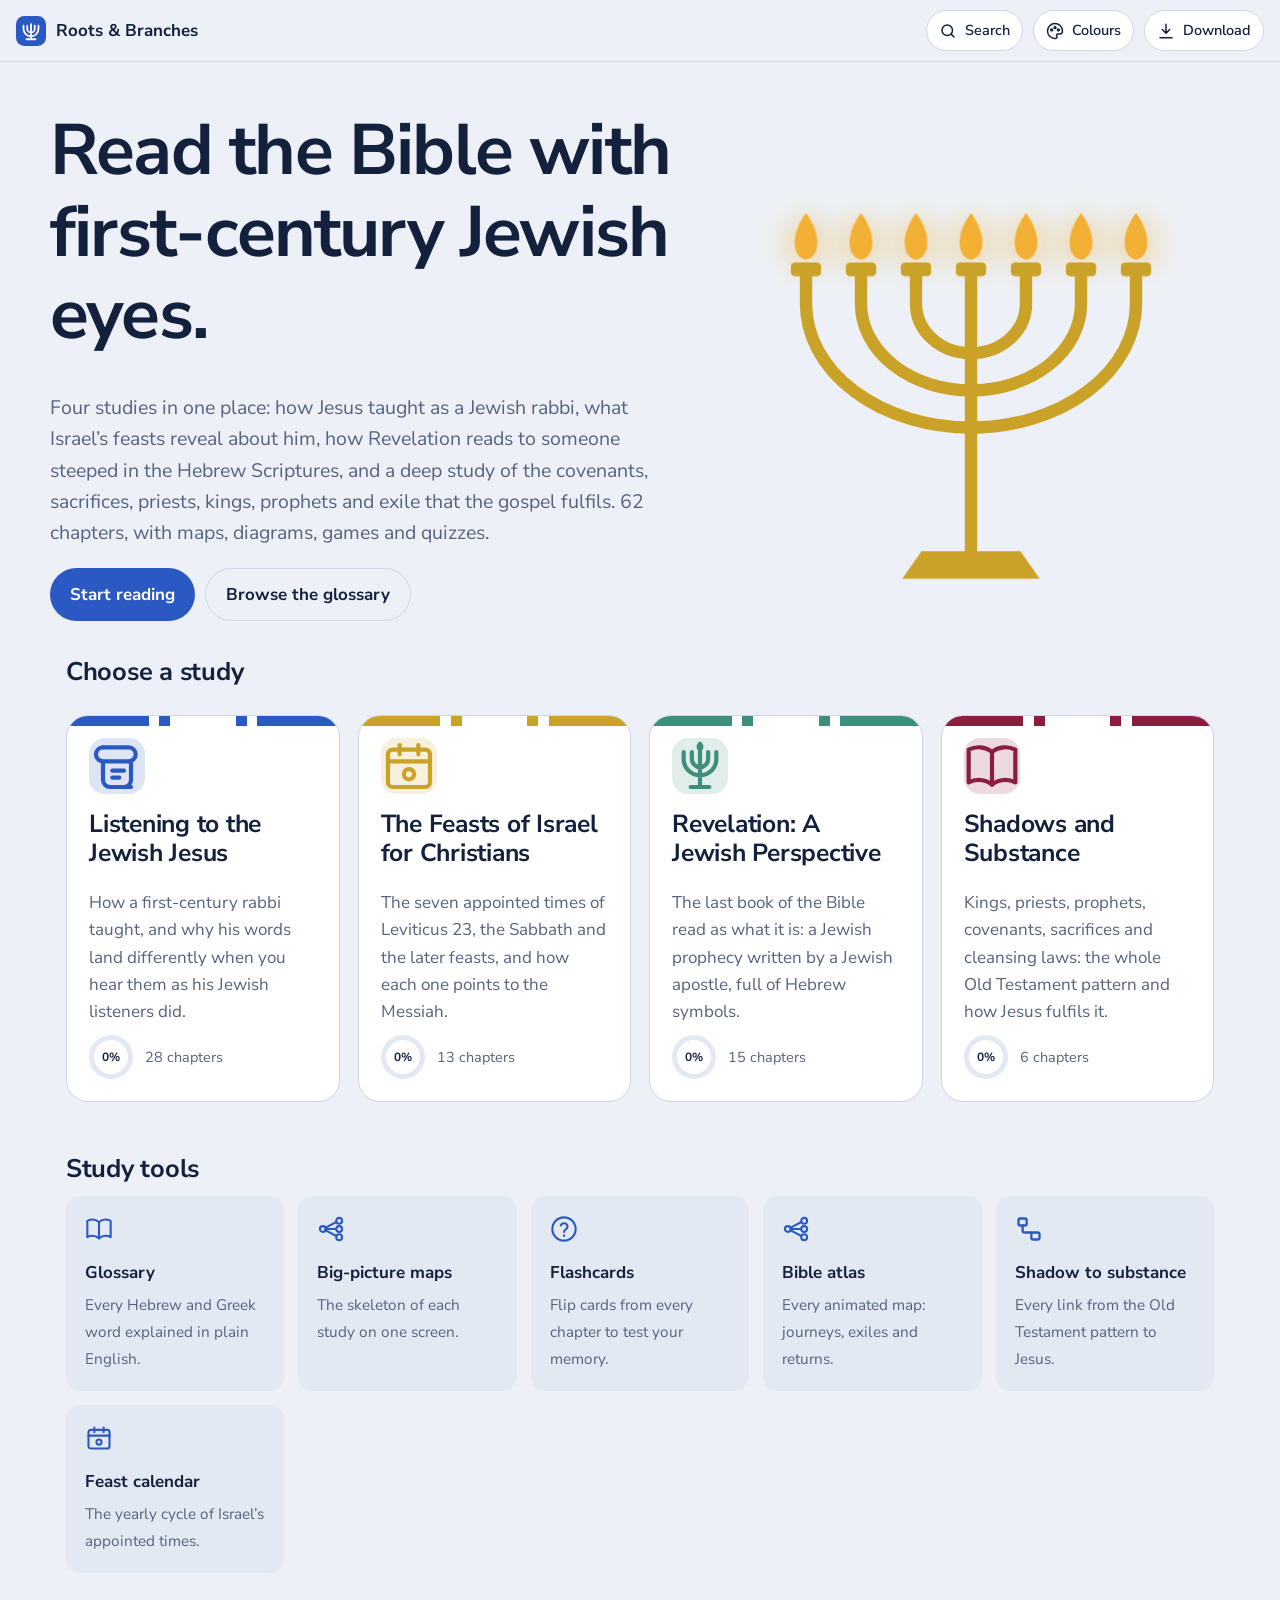
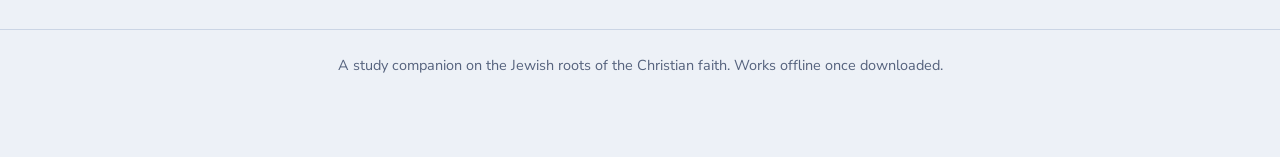
==== commit 188745fd: "Add Shadows study chapters 13-15: exile and return, types, relational gospel Co-Authored-By: Claude " ====
--- a/index.html
+++ b/index.html
@@ -13758,6 +13758,5515 @@
     ],
     "answer": 3,
     "why": "The real test is love shown in hard circumstances."
+   }
+  ]
+ }
+]);
+
+(window.CHAPTERS = window.CHAPTERS || {})["shadows"] = (window.CHAPTERS["shadows"] || []).concat([
+ {
+  "id": "s01-the-big-story",
+  "title": "The Big Story: From Eden to the New Jerusalem",
+  "summary": "The whole Bible is one story about a relationship: God makes people to live with Him, loses them through rebellion, and pursues them through Abraham, Israel, the kings and the prophets, until Jesus, the faithful Son, brings them home to a renewed creation where God lives with His people again.",
+  "sections": [
+   {
+    "h": "One Story, Not Sixty-Six Pieces",
+    "blocks": [
+     {
+      "t": "p",
+      "text": "The Bible is a library of sixty-six books, written over more than a thousand years by many authors in Hebrew, Aramaic and Greek. Yet it tells **one big story**. It begins in a garden where God walks with the people He made, and it ends in a city where \"the dwelling place of God is with man\" (Revelation 21:3). Everything in between, including the covenants, the law, the tabernacle, the sacrifices, the festivals, the kings and the prophets, is part of how God brings His wandering people back home."
+     },
+     {
+      "t": "p",
+      "text": "This is why this study is called **Shadows and Substance**. The New Testament says that much of Israel's God-given way of life was \"a shadow of the things to come, but the substance belongs to Christ\" (Colossians 2:17). A shadow is real. It has the true shape of the thing that casts it. But you cannot hug a shadow. Before we look at each shadow in detail in later chapters, we need the whole storyline, so we know *where* each piece fits."
+     },
+     {
+      "t": "quote",
+      "text": "These are a shadow of the things to come, but the substance belongs to Christ.",
+      "ref": "Colossians 2:17"
+     },
+     {
+      "t": "p",
+      "text": "The best one-word summary of the Bible's story is **relationship**. Again and again God says the same thing: \"I will take you to be my people, and I will be your God\" (Exodus 6:7; see also Leviticus 26:12; Jeremiah 31:33; Revelation 21:3). This is sometimes called the **covenant formula**, and it runs like a golden thread from Genesis to Revelation."
+     },
+     {
+      "t": "flow",
+      "title": "The Bible's story in six movements",
+      "nodes": [
+       {
+        "h": "Creation",
+        "d": "God with people in Eden (Genesis 1-2)"
+       },
+       {
+        "h": "Fall",
+        "d": "Rebellion, shame, exile from the garden (Genesis 3-11)"
+       },
+       {
+        "h": "Israel",
+        "d": "One family chosen to bless all families (Genesis 12 - Malachi)"
+       },
+       {
+        "h": "Jesus",
+        "d": "The faithful Son lives, dies and rises (Gospels)"
+       },
+       {
+        "h": "Church",
+        "d": "Jews and Gentiles made one family by the Spirit (Acts - Jude)"
+       },
+       {
+        "h": "New creation",
+        "d": "God dwells with His people for ever (Revelation 21-22)"
+       }
+      ]
+     },
+     {
+      "t": "callout",
+      "kind": "insight",
+      "text": "Read every part of the Old Testament with one question in mind: **How is God trying to live with His people again?** The garden, the tabernacle, the temple, the land and the new Jerusalem are all answers to that question.",
+      "title": "Big idea"
+     }
+    ]
+   },
+   {
+    "h": "Creation, Fall and the Long Road out of Eden",
+    "blocks": [
+     {
+      "t": "p",
+      "text": "In Genesis 1 God creates an ordered, good world, and on the sixth day He makes human beings \"in his own image\" (Genesis 1:27). In the ancient world kings set up images of themselves to show who ruled a territory. Genesis says that **every** man and woman is God's living image, made to represent Him and care for His world (Genesis 1:28; 2:15). At the end God sees everything He has made, \"and behold, it was very good\" (Genesis 1:31)."
+     },
+     {
+      "t": "term",
+      "word": "Tselem (image)",
+      "meaning": "\"Image\" or \"likeness\". Humans are made to reflect God's character and represent His rule in the world, like a royal statue, but alive and able to love.",
+      "heb": "צֶלֶם",
+      "lang": "Hebrew"
+     },
+     {
+      "t": "term",
+      "word": "Eden",
+      "meaning": "The name probably carries the idea of \"delight\" or \"abundance\". Eden is pictured as the first sanctuary, the place where heaven and earth met and God walked with people.",
+      "heb": "עֵדֶן",
+      "lang": "Hebrew"
+     },
+     {
+      "t": "p",
+      "text": "Eden is described like a **temple**. God \"walks\" there (Genesis 3:8; the same verb is used of His presence in the tabernacle in Leviticus 26:12). The man is told to \"work and keep\" it (Genesis 2:15), the same pair of words later used for the Levites serving in the tabernacle (Numbers 3:7-8). Cherubim guard its entrance on the east side (Genesis 3:24), just as cherubim were woven into the tabernacle curtain and the tabernacle faced east. The garden is the first meeting place of God and people."
+     },
+     {
+      "t": "p",
+      "text": "Then comes the tragedy. The first couple doubt God's goodness and take what He had withheld (Genesis 3:1-6). At once the relationships break: they hide from God, blame each other, and the ground becomes hard to work (Genesis 3:7-19). But the first words God speaks after the fall are not a sentence of doom. They are a question of pursuit."
+     },
+     {
+      "t": "quote",
+      "text": "But the LORD God called to the man and said to him, \"Where are you?\"",
+      "ref": "Genesis 3:9"
+     },
+     {
+      "t": "p",
+      "text": "God also makes them garments of skins (Genesis 3:21) and promises that the offspring of the woman will one day crush the serpent's head (Genesis 3:15). Christians have long called this the **first gospel**. Yet the result of sin is **exile**: they are sent out of the garden, east of Eden (Genesis 3:23-24). From here the story moves further away from God's presence: Cain murders Abel and wanders east (Genesis 4), violence fills the earth until God grieves and sends the flood (Genesis 6-9), and people build a tower at Babel to make a name for themselves (Genesis 11)."
+     },
+     {
+      "t": "term",
+      "word": "Galut (exile)",
+      "meaning": "Exile, being carried away from home. The Bible's story begins with exile from Eden and later repeats it in Israel's exile to Assyria and Babylon.",
+      "heb": "גָּלוּת",
+      "lang": "Hebrew"
+     },
+     {
+      "t": "p",
+      "text": "The **flood** is both judgment and a new beginning. Noah and his family come out of the ark onto a cleansed earth, offer a sacrifice, and receive God's covenant promise never again to destroy the earth by flood (Genesis 8:20 - 9:17). But Noah's family soon falls into sin too (Genesis 9:20-27). The flood shows that judgment alone cannot fix the human heart. Something deeper is needed."
+     },
+     {
+      "t": "callout",
+      "kind": "insight",
+      "text": "Notice the shape of Genesis 1-11: each time humanity rebels, God judges, but He also leaves a sign of mercy: clothing for Adam and Eve, a mark of protection for Cain (Genesis 4:15), an ark for Noah. Mercy is never absent, even in judgment.",
+      "title": "Mercy inside judgment"
+     }
+    ]
+   },
+   {
+    "h": "Abraham, Isaac, Jacob and the Twelve Tribes",
+    "blocks": [
+     {
+      "t": "p",
+      "text": "After Babel the nations are scattered. Then, in Genesis 12, God starts again with **one man**. He calls Abram (later renamed Abraham) to leave his country and his father's house and go to a land God will show him. The aim of choosing one family is not to forget the rest of the world, but to bless it."
+     },
+     {
+      "t": "quote",
+      "text": "I will bless those who bless you, and him who dishonors you I will curse, and in you all the families of the earth shall be blessed.",
+      "ref": "Genesis 12:3"
+     },
+     {
+      "t": "p",
+      "text": "Abraham probably lived around **c. 2100-1900 BC** (the commonly used conservative chronology places his birth c. 2166 BC; others place the patriarchs a little later, in the early second millennium BC). He came from **Ur of the Chaldeans** in southern Mesopotamia, a rich city famous for its moon-god temple. With his father Terah he moved north to **Harran** (Genesis 11:31), and after Terah died he travelled to Canaan, stopping at **Shechem** and Bethel (Genesis 12:6-8). Famine drove him down to **Egypt** (Genesis 12:10), and he came back to settle near **Hebron** at the oaks of Mamre (Genesis 13:18)."
+     },
+     {
+      "t": "map",
+      "title": "Abraham's journey",
+      "base": "neareast",
+      "places": [
+       {
+        "name": "Ur",
+        "lon": 46.1,
+        "lat": 30.96,
+        "d": "Ur of the Chaldeans, a wealthy Sumerian city on the Euphrates. Abram's family started here (Genesis 11:28-31)."
+       },
+       {
+        "name": "Harran",
+        "lon": 39.03,
+        "lat": 36.86,
+        "d": "A trading city in upper Mesopotamia. Terah settled and died here; here God's call came to Abram at age 75 (Genesis 11:31-12:4)."
+       },
+       {
+        "name": "Shechem",
+        "lon": 35.28,
+        "lat": 32.21,
+        "d": "Abram's first stop in Canaan. At the oak of Moreh God promised, \"To your offspring I will give this land\", and Abram built an altar (Genesis 12:6-7)."
+       },
+       {
+        "name": "Hebron",
+        "lon": 35.1,
+        "lat": 31.53,
+        "d": "Near the oaks of Mamre. Abraham's main home in Canaan, where he built an altar and later bought the cave of Machpelah as a family tomb (Genesis 13:18; 23)."
+       },
+       {
+        "name": "Egypt (Nile Delta)",
+        "lon": 31.5,
+        "lat": 30.5,
+        "d": "Famine drove Abram to Egypt, where he lied about Sarai and God protected her (Genesis 12:10-20).",
+        "label": "left"
+       }
+      ],
+      "routes": [
+       {
+        "from": "Ur",
+        "to": "Harran",
+        "label": "1. Ur to Harran with Terah",
+        "d": "Terah takes Abram, Sarai and Lot towards Canaan, but they settle in Harran (Genesis 11:31). They follow the Euphrates, the normal trade route.",
+        "color": "#C0392B",
+        "bend": -0.2
+       },
+       {
+        "from": "Harran",
+        "to": "Shechem",
+        "label": "2. Harran to Canaan",
+        "d": "At God's call, Abram leaves Harran with Sarai, Lot and their household (Genesis 12:4-6), about 650 km south-west.",
+        "color": "#2B59C3",
+        "bend": 0.15
+       },
+       {
+        "from": "Shechem",
+        "to": "Egypt (Nile Delta)",
+        "label": "3. Down to Egypt in famine",
+        "d": "Abram travels south through Bethel and the Negev into Egypt (Genesis 12:8-10).",
+        "color": "#2E8B57",
+        "bend": 0.2
+       },
+       {
+        "from": "Egypt (Nile Delta)",
+        "to": "Hebron",
+        "label": "4. Back to Canaan",
+        "d": "Abram returns through the Negev to Bethel, parts from Lot, and settles at Mamre near Hebron (Genesis 13:1-18).",
+        "color": "#8E44AD",
+        "bend": 0.2
+       }
+      ],
+      "regions": [
+       {
+        "name": "MESOPOTAMIA",
+        "lon": 43.6,
+        "lat": 34.4
+       },
+       {
+        "name": "EGYPT",
+        "lon": 29.6,
+        "lat": 27.0
+       },
+       {
+        "name": "CANAAN",
+        "lon": 36.6,
+        "lat": 33.0
+       },
+       {
+        "name": "ARAM",
+        "lon": 38.0,
+        "lat": 35.3
+       }
+      ],
+      "intro": "Tap a coloured route to follow Abram, and tap a place for its story."
+     },
+     {
+      "t": "p",
+      "text": "God promises Abraham three great gifts: **land**, **seed** (descendants) and **blessing** for all nations (Genesis 12:1-3; 15; 17). The rest of the Old Testament is the slow, bumpy story of these promises coming true. Abraham's son **Isaac** is born by a miracle to aged parents (Genesis 21). Isaac's son **Jacob** is a schemer whom God wrestles into a new man and renames **Israel** (Genesis 32:28). Jacob's **twelve sons** become the fathers of the **twelve tribes** of Israel (Genesis 35:22-26; 49)."
+     },
+     {
+      "t": "p",
+      "text": "The story of **Joseph**, Jacob's favourite son, sold by his jealous brothers into Egypt (Genesis 37-50), explains how the family ended up in Egypt. Joseph rises to power, saves the region from famine, and forgives his brothers with words that sum up God's way of working: \"You meant evil against me, but God meant it for good\" (Genesis 50:20). Jacob's family of about seventy people settles in the land of Goshen in the eastern Nile Delta (Genesis 46:27-28)."
+     },
+     {
+      "t": "callout",
+      "kind": "note",
+      "text": "Abraham's world was a world of clans. Land, family name and many children were a person's security, pension and legacy. That is why the promises of land and seed meant so much, and why waiting decades for a son was such a test of trust. God spoke into this culture in terms Abraham could understand.",
+      "title": "Why land and children mattered"
+     }
+    ]
+   },
+   {
+    "h": "Egypt, Exodus, Sinai and the Wilderness",
+    "blocks": [
+     {
+      "t": "p",
+      "text": "Over the centuries Jacob's descendants multiply and are enslaved by a pharaoh \"who did not know Joseph\" (Exodus 1:8). God hears their groaning and \"remembered his covenant with Abraham, with Isaac, and with Jacob\" (Exodus 2:24). He calls **Moses**, sends ten plagues on Egypt, and brings Israel out on the night of the **Passover** (Exodus 12)."
+     },
+     {
+      "t": "p",
+      "text": "The date of the Exodus is debated. Using 1 Kings 6:1 (480 years before Solomon's fourth year, c. 966 BC), many conservative scholars date it to **c. 1446 BC**. Others point to the city named Rameses (Exodus 1:11) and archaeological evidence and prefer **c. 1260 BC**. Either way, the Exodus is the great rescue story of the Old Testament, the event Israel remembers every year."
+     },
+     {
+      "t": "quote",
+      "text": "Israel is my firstborn son, and I say to you, \"Let my son go that he may serve me.\"",
+      "ref": "Exodus 4:22-23"
+     },
+     {
+      "t": "p",
+      "text": "Notice the language: Israel is God's **son**. Adam was called \"the son of God\" (Luke 3:38); now Israel inherits that calling. God rescues His son not just to set him free but to bring him into a relationship: \"I bore you on eagles' wings and brought you to myself\" (Exodus 19:4). At **Mount Sinai** God makes a covenant with Israel, gives the Ten Words and the law, and tells them how to build a **tabernacle** so that He can live among them (Exodus 19-40). Eden's presence is returning, in a tent!"
+     },
+     {
+      "t": "stepper",
+      "title": "The Passover night, step by step",
+      "items": [
+       {
+        "h": "Choose a lamb",
+        "d": "On the tenth day of the first month each household chose a year-old male lamb without blemish (Exodus 12:3-5).",
+        "why": "The lamb had to be whole and healthy: a fitting gift and a fitting substitute.",
+        "christ": "Jesus is \"a lamb without blemish or spot\" (1 Peter 1:19).",
+        "ref": "Exodus 12:3-5"
+       },
+       {
+        "h": "Keep it four days",
+        "d": "The lamb lived with the family until the fourteenth day (Exodus 12:6).",
+        "why": "Families got to know the lamb, and any hidden defect would show up.",
+        "christ": "Jesus entered Jerusalem days before Passover and was examined by leaders, yet no fault was found (Luke 23:4).",
+        "ref": "Exodus 12:6"
+       },
+       {
+        "h": "Slaughter at twilight",
+        "d": "The whole assembly killed their lambs at twilight on the fourteenth (Exodus 12:6).",
+        "why": "The death happened together, as one nation, at one time.",
+        "christ": "Jesus died at the hour of the afternoon sacrifice (Mark 15:34-37).",
+        "ref": "Exodus 12:6"
+       },
+       {
+        "h": "Blood on the doorposts",
+        "d": "Using hyssop, they painted blood on the two doorposts and the lintel (Exodus 12:7, 22).",
+        "why": "The blood was a sign: \"When I see the blood, I will pass over you\" (Exodus 12:13).",
+        "christ": "\"Christ, our Passover lamb, has been sacrificed\" (1 Corinthians 5:7).",
+        "ref": "Exodus 12:7, 13"
+       },
+       {
+        "h": "Eat the meal ready to leave",
+        "d": "They ate roast lamb with unleavened bread and bitter herbs, dressed for travel (Exodus 12:8-11).",
+        "why": "There was no time for bread to rise; bitter herbs recalled slavery.",
+        "christ": "Jesus turned the Passover meal into the Lord's Supper (Luke 22:14-20).",
+        "ref": "Exodus 12:8-11"
+       },
+       {
+        "h": "Walk out free",
+        "d": "At midnight the firstborn of Egypt died; Pharaoh let Israel go, and they left Rameses for Succoth (Exodus 12:29-37).",
+        "why": "Rescue was God's work from start to finish.",
+        "christ": "Jesus speaks of His own death as an \"exodus\" (Luke 9:31, Greek *exodos*).",
+        "ref": "Exodus 12:37"
+       }
+      ]
+     },
+     {
+      "t": "p",
+      "text": "From Sinai the people should have walked a few weeks to Canaan. But when the twelve spies return from the land, ten of them spread fear, and the people refuse to go in (Numbers 13-14). That generation wanders **forty years** in the wilderness. Even so, God feeds them with manna, gives water from the rock, and goes before them in the pillar of cloud and fire. Finally, the new generation camps on the **plains of Moab**, Moses repeats the law (Deuteronomy), and Joshua leads them across the Jordan to **Jericho**."
+     },
+     {
+      "t": "map",
+      "title": "The Exodus route (one common reconstruction)",
+      "base": "neareast",
+      "places": [
+       {
+        "name": "Rameses",
+        "lon": 31.83,
+        "lat": 30.8,
+        "d": "Pi-Ramesses in the eastern Nile Delta, one of the store cities Israel built (Exodus 1:11). The journey began here (Exodus 12:37).",
+        "label": "left"
+       },
+       {
+        "name": "Succoth",
+        "lon": 32.1,
+        "lat": 30.55,
+        "d": "Probably near Tell el-Maskhuta in the Wadi Tumilat; the first camp (Exodus 12:37; 13:20)."
+       },
+       {
+        "name": "Red Sea crossing",
+        "lon": 32.5,
+        "lat": 30.1,
+        "d": "Hebrew *Yam Suph*, \"Sea of Reeds\". The crossing may have been at one of the lakes near the Suez isthmus, the Gulf of Suez, or (in some views) the Gulf of Aqaba (Exodus 14).",
+        "label": "left"
+       },
+       {
+        "name": "Mount Sinai",
+        "lon": 33.97,
+        "lat": 28.54,
+        "d": "Traditionally Jebel Musa in southern Sinai. Israel camped here for about a year, received the law and built the tabernacle (Exodus 19 - Numbers 10)."
+       },
+       {
+        "name": "Kadesh-barnea",
+        "lon": 34.42,
+        "lat": 30.65,
+        "d": "An oasis on the southern edge of Canaan. The spies were sent from here, and Israel spent much of the forty years nearby (Numbers 13:26; 20:1)."
+       },
+       {
+        "name": "Plains of Moab",
+        "lon": 35.62,
+        "lat": 31.8,
+        "d": "Across the Jordan from Jericho. Here Moses preached Deuteronomy and died on Mount Nebo (Numbers 22:1; Deuteronomy 34)."
+       },
+       {
+        "name": "Jericho",
+        "lon": 35.44,
+        "lat": 31.87,
+        "d": "The first city taken in Canaan after crossing the Jordan (Joshua 6).",
+        "label": "left"
+       }
+      ],
+      "routes": [
+       {
+        "from": "Rameses",
+        "to": "Succoth",
+        "label": "1. Out of Egypt",
+        "d": "Around 600,000 men plus women and children leave, with a \"mixed multitude\" (Exodus 12:37-38).",
+        "color": "#C0392B",
+        "bend": 0.3
+       },
+       {
+        "from": "Succoth",
+        "to": "Red Sea crossing",
+        "label": "2. To the sea",
+        "d": "God leads them by a roundabout way to avoid the Philistine road (Exodus 13:17-18; 14:1-2).",
+        "color": "#D35400",
+        "bend": 0.3
+       },
+       {
+        "from": "Red Sea crossing",
+        "to": "Mount Sinai",
+        "label": "3. To the mountain of God",
+        "d": "Via Marah, Elim, the Wilderness of Sin and Rephidim; they arrive in the third month (Exodus 15-19).",
+        "color": "#2B59C3",
+        "bend": -0.2
+       },
+       {
+        "from": "Mount Sinai",
+        "to": "Kadesh-barnea",
+        "label": "4. North to Kadesh",
+        "d": "An eleven-day journey (Deuteronomy 1:2). The people refuse to enter the land (Numbers 13-14).",
+        "color": "#2E8B57",
+        "bend": -0.15
+       },
+       {
+        "from": "Kadesh-barnea",
+        "to": "Plains of Moab",
+        "label": "5. Around Edom to Moab",
+        "d": "Edom refuses passage, so they go round; they defeat Sihon and Og (Numbers 20-21).",
+        "color": "#8E44AD",
+        "bend": -0.35
+       },
+       {
+        "from": "Plains of Moab",
+        "to": "Jericho",
+        "label": "6. Across the Jordan",
+        "d": "The river stops while the priests carry the ark across (Joshua 3-4).",
+        "color": "#C0392B",
+        "bend": 0.4
+       }
+      ],
+      "regions": [
+       {
+        "name": "EGYPT",
+        "lon": 29.6,
+        "lat": 27.0
+       },
+       {
+        "name": "SINAI",
+        "lon": 33.2,
+        "lat": 29.4
+       },
+       {
+        "name": "EDOM",
+        "lon": 36.0,
+        "lat": 30.3
+       },
+       {
+        "name": "CANAAN",
+        "lon": 35.3,
+        "lat": 33.1
+       },
+       {
+        "name": "MIDIAN",
+        "lon": 36.0,
+        "lat": 28.0
+       }
+      ],
+      "intro": "The exact route is debated. The crossing point and the location of Mount Sinai are uncertain: southern Sinai is the traditional view, while others suggest northern Sinai or north-west Arabia (Midian). This map follows the traditional route."
+     },
+     {
+      "t": "callout",
+      "kind": "note",
+      "text": "The wilderness taught a slave people how to trust and how to live as a community: daily manna that could not be hoarded (Exodus 16:16-20), clear rules for the camp, and a weekly day of rest. Forty years also allowed a generation shaped by Egypt to pass away and a new generation shaped by God's word to grow up.",
+      "title": "Why the wilderness years?"
+     }
+    ]
+   },
+   {
+    "h": "Land, Judges, Kings and Prophets",
+    "blocks": [
+     {
+      "t": "p",
+      "text": "Under **Joshua** (conquest c. 1406-1400 BC on the early date, or c. 1220 BC on the later date) Israel enters Canaan and divides the land among the tribes. But the conquest is incomplete, and the next generation \"did not know the LORD\" (Judges 2:10). The book of **Judges** (c. 1380-1050 BC) tells a sad, repeating story, summed up in its last line: \"In those days there was no king in Israel. Everyone did what was right in his own eyes\" (Judges 21:25)."
+     },
+     {
+      "t": "cycle",
+      "title": "The repeating pattern of the Bible",
+      "center": "God's faithful love",
+      "items": [
+       {
+        "h": "God gives",
+        "d": "God gives good gifts: a garden, a land, a covenant, a temple, a king (Genesis 2; Joshua 21:43-45)."
+       },
+       {
+        "h": "People rebel",
+        "d": "His people forget Him and turn to other gods or their own way (Genesis 3; Judges 2:11-13)."
+       },
+       {
+        "h": "Judgment / exile",
+        "d": "Consequences follow: oppression, defeat, exile from the land (Judges 2:14-15; 2 Kings 17; 25)."
+       },
+       {
+        "h": "They cry out",
+        "d": "In distress the people cry to God (Judges 3:9; Exodus 2:23)."
+       },
+       {
+        "h": "God rescues",
+        "d": "God raises a deliverer: Moses, a judge, a king, Cyrus, and finally Jesus (Judges 2:16-18)."
+       },
+       {
+        "h": "Covenant renewed",
+        "d": "The relationship is renewed with promises and signs (Joshua 24; Nehemiah 9-10; Luke 22:20)."
+       }
+      ],
+      "hint": "Tap each stage. This cycle appears in Eden, in Judges, in the kings, and in the exile, and Jesus breaks it for good."
+     },
+     {
+      "t": "p",
+      "text": "The people ask for a king \"like all the nations\" (1 Samuel 8:5). **Saul** (c. 1050-1010 BC) starts well but disobeys. **David** (c. 1010-970 BC), \"a man after his own heart\" (1 Samuel 13:14), captures Jerusalem, brings the ark there, and receives God's promise of an everlasting kingdom (2 Samuel 7). **Solomon** (c. 970-930 BC) builds the temple, and for a moment it looks like Eden restored: peace, wisdom, gold, and God's glory filling the house (1 Kings 8:10-11). But Solomon's many foreign wives turn his heart to other gods (1 Kings 11:4)."
+     },
+     {
+      "t": "p",
+      "text": "After Solomon's death (c. 930 BC) the kingdom splits. **Israel** in the north (ten tribes, capital Samaria) never has a single faithful king and falls to **Assyria in 722 BC** (2 Kings 17). **Judah** in the south (capital Jerusalem) has some reforming kings, but finally falls to **Babylon**: Jerusalem and the temple are destroyed in **586 BC** and the people are taken into exile (2 Kings 25). Throughout this time God sends **prophets** such as Elijah, Isaiah, Jeremiah and Ezekiel, calling the people back and promising a future king and a new covenant."
+     },
+     {
+      "t": "kings",
+      "title": "Key kings in the story",
+      "items": [
+       {
+        "name": "Saul",
+        "group": "United kingdom",
+        "when": "c. 1050-1010 BC",
+        "verdict": "bad",
+        "d": "Israel's first king; tall and impressive but disobedient. God rejected him (1 Samuel 15).",
+        "ref": "1 Samuel 9-31"
+       },
+       {
+        "name": "David",
+        "group": "United kingdom",
+        "when": "c. 1010-970 BC",
+        "verdict": "good",
+        "d": "Shepherd-king, psalmist, captured Jerusalem; received the covenant of an everlasting throne. He sinned grievously but repented (Psalm 51).",
+        "ref": "2 Samuel 7"
+       },
+       {
+        "name": "Solomon",
+        "group": "United kingdom",
+        "when": "c. 970-930 BC",
+        "verdict": "mixed",
+        "d": "Built the temple; famed for wisdom; later led astray by foreign wives and their gods.",
+        "ref": "1 Kings 3-11"
+       },
+       {
+        "name": "Jeroboam I",
+        "group": "Israel (north)",
+        "when": "c. 930-909 BC",
+        "verdict": "bad",
+        "d": "Set up golden calves at Bethel and Dan so people would not worship in Jerusalem.",
+        "ref": "1 Kings 12:25-33"
+       },
+       {
+        "name": "Ahab",
+        "group": "Israel (north)",
+        "when": "c. 874-853 BC",
+        "verdict": "bad",
+        "d": "With Jezebel promoted Baal worship; opposed by Elijah.",
+        "ref": "1 Kings 16:29-33; 18"
+       },
+       {
+        "name": "Hezekiah",
+        "group": "Judah (south)",
+        "when": "c. 715-686 BC",
+        "verdict": "good",
+        "d": "Cleansed the temple, restored Passover, trusted God when Assyria besieged Jerusalem (701 BC).",
+        "ref": "2 Kings 18-20"
+       },
+       {
+        "name": "Manasseh",
+        "group": "Judah (south)",
+        "when": "c. 697-642 BC",
+        "verdict": "bad",
+        "d": "Judah's longest reign and worst idolatry, though he humbled himself late in life (2 Chronicles 33:12-13).",
+        "ref": "2 Kings 21"
+       },
+       {
+        "name": "Josiah",
+        "group": "Judah (south)",
+        "when": "c. 640-609 BC",
+        "verdict": "good",
+        "d": "Found the Book of the Law (622 BC) and led a great covenant renewal and Passover.",
+        "ref": "2 Kings 22-23"
+       },
+       {
+        "name": "Zedekiah",
+        "group": "Judah (south)",
+        "when": "597-586 BC",
+        "verdict": "bad",
+        "d": "Last king of Judah; rebelled against Babylon; Jerusalem fell.",
+        "ref": "2 Kings 24:18-25:7"
+       }
+      ]
+     },
+     {
+      "t": "callout",
+      "kind": "insight",
+      "text": "Every human king fails in some way. Even David and Josiah die, and the kingdom still falls. The Old Testament leaves us longing for a king who will be faithful all the way, which is exactly what the prophets promised (Isaiah 9:6-7; Jeremiah 23:5-6).",
+      "title": "Waiting for the true King"
+     }
+    ]
+   },
+   {
+    "h": "Exile, Return and the Silent Years",
+    "blocks": [
+     {
+      "t": "p",
+      "text": "Exile was the covenant's final warning come true (Leviticus 26:33; Deuteronomy 28:64). Yet even in Babylon God did not abandon His people. Daniel served in the royal court, Ezekiel saw God's glory by the river Chebar, and Jeremiah wrote that the exile would last **seventy years** (Jeremiah 29:10). In **539 BC** Persia conquered Babylon, and **Cyrus** allowed the Jews to return (Ezra 1:1-4)."
+     },
+     {
+      "t": "p",
+      "text": "The returnees rebuilt the altar and then the temple (finished **c. 516/515 BC**, Ezra 6:15). **Ezra** taught the law (c. 458 BC) and **Nehemiah** rebuilt the walls of Jerusalem (c. 445 BC). But the return felt incomplete. The second temple was modest (Ezra 3:12), no son of David sat on the throne, the glory-cloud did not fill the house as before, and Israel was still ruled by foreign empires (Nehemiah 9:36-37). **Malachi**, the last prophet, wrote around **c. 430 BC**, promising that the Lord would suddenly come to His temple (Malachi 3:1)."
+     },
+     {
+      "t": "accordion",
+      "title": "The \"400 silent years\" between the Testaments",
+      "items": [
+       {
+        "h": "Why \"silent\"?",
+        "d": "From Malachi (c. 430 BC) to John the Baptist (c. AD 28) there was no recognised prophet in Israel. Jewish writings from the period say as much (1 Maccabees 9:27; 14:41). The years were silent in prophecy, but full of events.",
+        "ref": "1 Maccabees 9:27"
+       },
+       {
+        "h": "Persian and Greek rule",
+        "d": "Persia ruled Judea until Alexander the Great conquered the region in 332 BC. After his death his generals' dynasties fought over the land: the Ptolemies of Egypt ruled first, then the Seleucids of Syria from c. 198 BC. Greek language and culture spread everywhere, and the Hebrew Scriptures were translated into Greek (the Septuagint, from the 3rd century BC).",
+        "ref": "Daniel 8; 11"
+       },
+       {
+        "h": "The Maccabean revolt",
+        "d": "In 167 BC the Seleucid king Antiochus IV Epiphanes banned circumcision and Sabbath and sacrificed on the temple altar. A priestly family, the Maccabees, led a revolt, and in 164 BC they rededicated the temple. This is the origin of Hanukkah, which Jesus attended (John 10:22).",
+        "ref": "John 10:22"
+       },
+       {
+        "h": "Rome arrives",
+        "d": "In 63 BC the Roman general Pompey took Jerusalem. Herod the Great ruled as Rome's client king from 37 BC to 4 BC and rebuilt the temple on a grand scale (John 2:20).",
+        "ref": "John 2:20"
+       },
+       {
+        "h": "A people waiting",
+        "d": "Groups such as the Pharisees, Sadducees and Essenes arose with different hopes. Many longed for \"the consolation of Israel\" and \"the redemption of Jerusalem\" (Luke 2:25, 38): an end to exile, the return of God's presence, and the coming Messiah.",
+        "ref": "Luke 2:25, 38"
+       }
+      ]
+     },
+     {
+      "t": "timeline",
+      "title": "Master timeline of the Bible story",
+      "items": [
+       {
+        "when": "Beginning",
+        "h": "Creation and Eden",
+        "d": "God makes the world and walks with people (Genesis 1-2)."
+       },
+       {
+        "when": "Undated",
+        "h": "Fall, flood, Babel",
+        "d": "Rebellion, exile from the garden, judgment and scattering (Genesis 3-11)."
+       },
+       {
+        "when": "c. 2100-1900 BC",
+        "h": "Abraham",
+        "d": "Called from Ur; covenant of land, seed and blessing (Genesis 12-25)."
+       },
+       {
+        "when": "c. 1900-1800 BC",
+        "h": "Isaac, Jacob, Joseph",
+        "d": "The twelve sons of Jacob; the family moves to Egypt (Genesis 26-50)."
+       },
+       {
+        "when": "c. 1446 BC (or c. 1260 BC)",
+        "h": "Exodus and Sinai",
+        "d": "Passover, the Red Sea, the law and the tabernacle (Exodus)."
+       },
+       {
+        "when": "c. 1406 BC (or c. 1220 BC)",
+        "h": "Conquest",
+        "d": "Joshua leads Israel into Canaan (Joshua)."
+       },
+       {
+        "when": "c. 1380-1050 BC",
+        "h": "Judges",
+        "d": "Cycles of sin and rescue (Judges; Ruth)."
+       },
+       {
+        "when": "c. 1050-930 BC",
+        "h": "United kingdom",
+        "d": "Saul, David, Solomon; temple built c. 966-959 BC."
+       },
+       {
+        "when": "930 BC",
+        "h": "Kingdom divided",
+        "d": "Israel in the north, Judah in the south (1 Kings 12)."
+       },
+       {
+        "when": "722 BC",
+        "h": "Fall of Samaria",
+        "d": "Assyria exiles the northern tribes (2 Kings 17)."
+       },
+       {
+        "when": "586 BC",
+        "h": "Fall of Jerusalem",
+        "d": "Babylon destroys the temple; exile (2 Kings 25)."
+       },
+       {
+        "when": "539-430 BC",
+        "h": "Return and rebuilding",
+        "d": "Cyrus' decree, second temple (516 BC), Ezra, Nehemiah, Malachi."
+       },
+       {
+        "when": "c. 430-5 BC",
+        "h": "Between the Testaments",
+        "d": "Persian, Greek, Maccabean and Roman rule."
+       },
+       {
+        "when": "c. 6/5 BC - AD 30/33",
+        "h": "Jesus",
+        "d": "Birth, ministry, death and resurrection."
+       },
+       {
+        "when": "AD 30/33 onwards",
+        "h": "The church",
+        "d": "Pentecost; the gospel goes to Jews and Gentiles (Acts)."
+       },
+       {
+        "when": "AD 70",
+        "h": "Temple destroyed",
+        "d": "Rome destroys the second temple, as Jesus foretold (Mark 13:2)."
+       },
+       {
+        "when": "Future",
+        "h": "New creation",
+        "d": "The new Jerusalem; God dwells with His people (Revelation 21-22)."
+       }
+      ]
+     }
+    ]
+   },
+   {
+    "h": "Jesus: The Faithful Son Who Brings Us Home",
+    "blocks": [
+     {
+      "t": "p",
+      "text": "When \"the fullness of time had come, God sent forth his Son, born of woman, born under the law\" (Galatians 4:4). The Gospels present Jesus as the one who **relives Israel's story, but faithfully**. Like Israel He goes down to Egypt and comes out (Matthew 2:15, quoting Hosea 11:1). Like Israel He passes through water (His baptism) and spends forty days in the wilderness, but where Israel grumbled and failed, Jesus trusts His Father and answers every temptation with words from Deuteronomy (Matthew 4:1-11)."
+     },
+     {
+      "t": "p",
+      "text": "Paul compares Jesus with **Adam**. \"As by the one man's disobedience the many were made sinners, so by the one man's obedience the many will be made righteous\" (Romans 5:19). Jesus is \"the last Adam\" (1 Corinthians 15:45): He succeeds where Adam failed, in a garden of testing (Gethsemane), and opens the way back into God's presence."
+     },
+     {
+      "t": "connect",
+      "title": "Shadow and Substance: the first son and the faithful Son",
+      "pairs": [
+       {
+        "a": "Adam, son of God, tested in a garden of plenty, falls (Genesis 3)",
+        "b": "Jesus, tested in a garden of agony, says \"not my will, but yours\"",
+        "d": "Jesus succeeds where Adam failed, so His obedience counts for all who are joined to Him.",
+        "ref": "Luke 22:42; Romans 5:19"
+       },
+       {
+        "a": "Israel, God's firstborn son, called out of Egypt (Exodus 4:22; Hosea 11:1)",
+        "b": "Jesus is called out of Egypt as a child",
+        "d": "Matthew shows that Jesus is the true Israel, carrying His people's story in His own life.",
+        "ref": "Matthew 2:15"
+       },
+       {
+        "a": "Israel tested forty years in the wilderness and grumbles",
+        "b": "Jesus tested forty days in the wilderness and trusts",
+        "d": "Jesus answers Satan with Deuteronomy 8:3; 6:16; 6:13, the very lessons Israel failed to learn.",
+        "ref": "Matthew 4:1-11"
+       },
+       {
+        "a": "Exile from Eden and from the land",
+        "b": "Jesus is \"cast out\", crucified outside the city",
+        "d": "He bears the exile of sin so that we can be brought near.",
+        "ref": "Hebrews 13:12; Ephesians 2:13"
+       },
+       {
+        "a": "David's sons fail and the throne falls",
+        "b": "Jesus, Son of David, raised and enthroned for ever",
+        "d": "The promise of 2 Samuel 7 is fulfilled in the risen King.",
+        "ref": "Luke 1:32-33; Acts 2:29-36"
+       },
+       {
+        "a": "Temple where God dwells, later destroyed",
+        "b": "Jesus' body is the true temple",
+        "d": "\"Destroy this temple, and in three days I will raise it up\" (John 2:19-21).",
+        "ref": "John 1:14; 2:19-21"
+       }
+      ],
+      "left": "Shadow: Adam and Israel",
+      "right": "Substance: Jesus, the faithful Son"
+     },
+     {
+      "t": "p",
+      "text": "At the cross Jesus takes on Himself the curse of the broken covenant (Galatians 3:13) and dies the death of the exile. On the third day God raises Him, and fifty days later the Spirit is poured out at **Pentecost** (Acts 2). The **church**, Jews and Gentiles together, becomes the new temple where God lives by His Spirit (Ephesians 2:19-22). Abraham's promise that \"all the families of the earth shall be blessed\" comes true as the gospel spreads from Jerusalem to Rome (Acts 1:8; Galatians 3:8)."
+     },
+     {
+      "t": "term",
+      "word": "Euangelion (gospel)",
+      "meaning": "\"Good news\", the announcement of a victory or a new king. The gospel is the good news that God's promised King has come, defeated sin and death, and is bringing people home to God.",
+      "heb": "εὐαγγέλιον",
+      "lang": "Greek"
+     },
+     {
+      "t": "callout",
+      "kind": "insight",
+      "text": "Jesus Himself taught that the whole Old Testament story is about Him: \"beginning with Moses and all the Prophets, he interpreted to them in all the Scriptures the things concerning himself\" (Luke 24:27).",
+      "title": "The key to the story"
+     }
+    ]
+   },
+   {
+    "h": "How the Gospel Fulfils This: Home with God Again",
+    "blocks": [
+     {
+      "t": "p",
+      "text": "The Bible's story ends where it began, but better. Revelation 21-22 describes a new heaven and a new earth, a city shaped like the Most Holy Place (a perfect cube, Revelation 21:16; compare 1 Kings 6:20), a river of life and the **tree of life** once again open to people (Revelation 22:1-2). The curse is gone (22:3). Best of all, \"they will see his face\" (22:4)."
+     },
+     {
+      "t": "quote",
+      "text": "Behold, the dwelling place of God is with man. He will dwell with them, and they will be his people, and God himself will be with them as their God.",
+      "ref": "Revelation 21:3"
+     },
+     {
+      "t": "table",
+      "title": "Eden lost and Eden restored",
+      "head": [
+       "Genesis 1-3",
+       "Revelation 21-22"
+      ],
+      "rows": [
+       [
+        "God walks with people in the garden",
+        "God dwells with people in the city"
+       ],
+       [
+        "Tree of life, then barred",
+        "Tree of life, open for the healing of the nations"
+       ],
+       [
+        "A river flows out of Eden",
+        "The river of life flows from God's throne"
+       ],
+       [
+        "Curse on the ground",
+        "\"No longer will there be anything accursed\""
+       ],
+       [
+        "People hide from God's face",
+        "\"They will see his face\""
+       ],
+       [
+        "Exiled east of Eden, guarded by cherubim",
+        "Gates never shut; all nations walk in its light"
+       ]
+      ]
+     },
+     {
+      "t": "p",
+      "text": "The gospel is not only that our guilt is forgiven, wonderful as that is. It is that the **relationship** broken in Eden is **restored**. Jesus came to bring us back to the Father (1 Peter 3:18), to make strangers into family (Ephesians 2:19), and to reconcile enemies, both to God and to one another (2 Corinthians 5:18-19; Ephesians 2:14-16). The question \"Where are you?\" (Genesis 3:9) is answered by the Shepherd who goes looking for the lost sheep until He finds it (Luke 15:4-7)."
+     },
+     {
+      "t": "p",
+      "text": "Every chapter that follows in this study picks up one thread of this story: the covenants that define the relationship, the law that shapes it, the tabernacle where God lives among His people, the sacrifices and cleansings that make it possible to come near, the priests who stand in between, the festivals that rehearse the story, and the leaders who succeed and fail. Each is a **shadow**, and each finds its **substance** in Jesus, the faithful Son who brings us home."
+     },
+     {
+      "t": "match",
+      "title": "Match the event to its period",
+      "pairs": [
+       {
+        "a": "God calls Abram from Ur",
+        "b": "c. 2100-1900 BC"
+       },
+       {
+        "a": "The Exodus from Egypt",
+        "b": "c. 1446 BC (or c. 1260 BC)"
+       },
+       {
+        "a": "David becomes king",
+        "b": "c. 1010 BC"
+       },
+       {
+        "a": "The kingdom divides",
+        "b": "930 BC"
+       },
+       {
+        "a": "Samaria falls to Assyria",
+        "b": "722 BC"
+       },
+       {
+        "a": "Jerusalem and the temple destroyed",
+        "b": "586 BC"
+       },
+       {
+        "a": "Cyrus lets the exiles return",
+        "b": "539/538 BC"
+       },
+       {
+        "a": "The second temple destroyed by Rome",
+        "b": "AD 70"
+       }
+      ],
+      "how": "Tap an event on the left, then its date on the right."
+     },
+     {
+      "t": "flip",
+      "title": "Review flashcards",
+      "items": [
+       {
+        "front": "What is the Bible's story in one word?",
+        "back": "**Relationship**: God making, losing and winning back a people to live with Him."
+       },
+       {
+        "front": "The covenant formula",
+        "back": "\"I will be your God, and you will be my people\" (Exodus 6:7; Revelation 21:3)."
+       },
+       {
+        "front": "Why is Eden like a temple?",
+        "back": "God walks there, it is guarded by cherubim on the east, and Adam is to \"work and keep\" it like a priest."
+       },
+       {
+        "front": "Three promises to Abraham",
+        "back": "Land, seed (descendants) and blessing to all nations (Genesis 12:1-3)."
+       },
+       {
+        "front": "The repeating pattern",
+        "back": "God gives, people rebel, judgment or exile, God rescues, covenant renewed."
+       },
+       {
+        "front": "Two key exile dates",
+        "back": "722 BC (Israel to Assyria) and 586 BC (Judah to Babylon)."
+       },
+       {
+        "front": "Why is Jesus \"the true Israel\"?",
+        "back": "He relives Israel's story (Egypt, water, wilderness) but stays faithful (Matthew 2-4)."
+       },
+       {
+        "front": "How does the Bible end?",
+        "back": "In a garden-city where God dwells with His people and they see His face (Revelation 21-22)."
+       }
+      ]
+     }
+    ]
+   }
+  ],
+  "keypoints": [
+   "The Bible is one story about a **relationship**: God making a people to live with Him, losing them and winning them back.",
+   "**Eden** was the first sanctuary; the tabernacle, temple and new Jerusalem all echo it.",
+   "Sin brought **exile**, first from Eden and later from the promised land, but God always pursued His people with mercy.",
+   "God chose **Abraham** (c. 2100-1900 BC) to bless all nations, promising land, seed and blessing.",
+   "The **Exodus** (c. 1446 BC or c. 1260 BC) and **Sinai** made Israel God's son and covenant people, with God living among them.",
+   "A repeating cycle runs through Scripture: **God gives, people rebel, judgment, rescue, covenant renewed**.",
+   "Israel fell to Assyria (722 BC) and Judah to Babylon (586 BC); the return was real but incomplete, leading to the **400 silent years** of waiting.",
+   "**Jesus** is the last Adam and the true Israel, the faithful Son who succeeds where they failed.",
+   "The story ends with **new creation**: God dwelling with His people, face to face, for ever."
+  ],
+  "quiz": [
+   {
+    "q": "Which verse says that Israel's ordinances were \"a shadow of the things to come\"?",
+    "options": [
+     "Genesis 3:15",
+     "Colossians 2:17",
+     "Romans 7:12",
+     "Malachi 3:1"
+    ],
+    "answer": 1,
+    "why": "Colossians 2:16-17 says festivals, new moons and Sabbaths were a shadow, but the substance belongs to Christ."
+   },
+   {
+    "q": "What were God's first words to Adam after the fall?",
+    "options": [
+     "\"You will surely die\"",
+     "\"Leave the garden\"",
+     "\"Where are you?\"",
+     "\"Who told you?\""
+    ],
+    "answer": 2,
+    "why": "Genesis 3:9: God's first response is a question of pursuit, seeking the person who is hiding."
+   },
+   {
+    "q": "Which route did Abraham's family take first?",
+    "options": [
+     "Ur to Harran",
+     "Harran to Egypt",
+     "Egypt to Ur",
+     "Shechem to Babylon"
+    ],
+    "answer": 0,
+    "why": "Terah took Abram from Ur of the Chaldeans to Harran (Genesis 11:31); the call to Canaan came later."
+   },
+   {
+    "q": "In what year did Babylon destroy Jerusalem and the first temple?",
+    "options": [
+     "722 BC",
+     "539 BC",
+     "586 BC",
+     "AD 70"
+    ],
+    "answer": 2,
+    "why": "722 BC was the fall of Samaria; 539 BC Cyrus conquered Babylon; AD 70 was the second temple's destruction by Rome."
+   },
+   {
+    "q": "How does Matthew show Jesus as the true Israel?",
+    "options": [
+     "He builds a new temple of stone",
+     "He is called out of Egypt and tested forty days in the wilderness",
+     "He conquers Jericho",
+     "He becomes high priest in Jerusalem"
+    ],
+    "answer": 1,
+    "why": "Matthew 2:15 and 4:1-11 show Jesus reliving Israel's story but remaining faithful."
+   },
+   {
+    "q": "What is the final picture of the Bible's story?",
+    "options": [
+     "Souls floating in heaven",
+     "A rebuilt stone temple",
+     "Israel returning to Egypt",
+     "God dwelling with His people in a new creation"
+    ],
+    "answer": 3,
+    "why": "Revelation 21:3: \"the dwelling place of God is with man\". Heaven and earth are joined in a renewed creation."
+   }
+  ]
+ },
+ {
+  "id": "s02-covenants",
+  "title": "The Covenants: God's Relationship Promises",
+  "summary": "A covenant (berit) is a binding, sworn relationship. God shaped His relationship with people through a chain of covenants: with Noah, Abraham, Israel at Sinai, the priest Phinehas and King David, each building on the last, until the new covenant in Jesus' blood fulfils them all.",
+  "sections": [
+   {
+    "h": "What Is a Covenant?",
+    "blocks": [
+     {
+      "t": "p",
+      "text": "If the Bible is one big relationship story, then **covenant** is the word that describes the shape of that relationship. A covenant is more than a contract. A contract trades goods or services (\"I pay, you deliver\"). A covenant binds **persons** to one another with solemn promises and an oath, often sealed with a sign and with blood. Marriage is the clearest example we still have today: \"the wife of your covenant\" (Malachi 2:14)."
+     },
+     {
+      "t": "term",
+      "word": "Berit (covenant)",
+      "meaning": "A binding agreement or pact, sealed by oath, that creates or formalises a relationship with promises and obligations. Used about 280 times in the Old Testament, for treaties between nations, for friendship (1 Samuel 18:3), marriage, and above all God's relationship with His people.",
+      "heb": "בְּרִית",
+      "lang": "Hebrew"
+     },
+     {
+      "t": "term",
+      "word": "Diatheke (covenant)",
+      "meaning": "The Greek word used in the Septuagint and the New Testament for covenant. In ordinary Greek it could also mean a will or testament, which Hebrews 9:15-17 plays on; that is why we speak of the \"Old\" and \"New Testament\".",
+      "heb": "διαθήκη",
+      "lang": "Greek"
+     },
+     {
+      "t": "p",
+      "text": "At the heart of every biblical covenant is **hesed**, a word so rich that English needs several words to translate it: steadfast love, loyal love, covenant faithfulness, kindness, mercy. Hesed is love that keeps its promises when the other party does not deserve it. When God reveals His name to Moses after Israel's sin with the golden calf, He describes Himself as \"abounding in steadfast love (hesed) and faithfulness\" (Exodus 34:6)."
+     },
+     {
+      "t": "term",
+      "word": "Hesed (loyal love)",
+      "meaning": "Steadfast, covenant-keeping love; kindness that goes beyond duty. It is the glue of every covenant relationship, shown by God to Israel and expected between people (Micah 6:8).",
+      "heb": "חֶסֶד",
+      "lang": "Hebrew"
+     },
+     {
+      "t": "quote",
+      "text": "The steadfast love of the LORD never ceases; his mercies never come to an end; they are new every morning; great is your faithfulness.",
+      "ref": "Lamentations 3:22-23"
+     },
+     {
+      "t": "p",
+      "text": "The Bible uses an unusual verb for making a covenant: you do not \"make\" one, you **cut** one (Hebrew *karat berit*). This reflects an ancient ceremony in which animals were cut in two and the parties walked between the pieces, saying in effect, \"May this happen to me if I break my word.\" Jeremiah describes exactly this: the leaders of Judah \"cut the calf in two and passed between its parts\", and then broke their promise (Jeremiah 34:18-20)."
+     },
+     {
+      "t": "term",
+      "word": "Karat berit (to cut a covenant)",
+      "meaning": "The standard Hebrew phrase for making a covenant, literally \"to cut a covenant\", probably from the rite of cutting animals and passing between the pieces.",
+      "heb": "כָּרַת בְּרִית",
+      "lang": "Hebrew"
+     },
+     {
+      "t": "callout",
+      "kind": "insight",
+      "text": "A covenant answers the question, **\"What kind of relationship do we have, and can I trust you?\"** God did not leave people guessing. He bound Himself with promises, oaths and signs so that His people could be sure of His love.",
+      "title": "Big idea"
+     }
+    ]
+   },
+   {
+    "h": "Covenants in the Ancient World",
+    "blocks": [
+     {
+      "t": "p",
+      "text": "God spoke to Israel in forms that the ancient world already understood. Archaeologists have found many treaties from the second and first millennia BC, especially **Hittite treaties** from the 14th-13th centuries BC and **Assyrian treaties** from the 8th-7th centuries BC. Two main types help us read the Bible's covenants."
+     },
+     {
+      "t": "compare",
+      "title": "Two kinds of ancient covenant",
+      "cols": [
+       {
+        "h": "Suzerain-vassal treaty",
+        "items": [
+         "A great king (suzerain) binds a lesser king (vassal) to himself.",
+         "The great king recalls his past kindness to the vassal.",
+         "The vassal must be loyal, pay tribute, and have no other overlord.",
+         "Blessings for loyalty, curses for rebellion.",
+         "Bible parallel: the **Sinai covenant** and Deuteronomy."
+        ]
+       },
+       {
+        "h": "Royal grant",
+        "items": [
+         "A king rewards a loyal servant with land or a lasting dynasty.",
+         "The gift is given freely and is often permanent.",
+         "Obligations rest mainly on the giver.",
+         "The grant can pass to the servant's descendants.",
+         "Bible parallel: the **Abrahamic** and **Davidic** covenants."
+        ]
+       }
+      ]
+     },
+     {
+      "t": "p",
+      "text": "The book of **Deuteronomy** closely follows the shape of a suzerain-vassal treaty. This shows that God was presenting Himself as Israel's true Great King, to whom alone they owed loyalty."
+     },
+     {
+      "t": "table",
+      "title": "How Deuteronomy follows treaty form",
+      "head": [
+       "Treaty part",
+       "What it did",
+       "In Deuteronomy"
+      ],
+      "rows": [
+       [
+        "Preamble",
+        "Names the great king",
+        "\"These are the words that Moses spoke\" (1:1-5)"
+       ],
+       [
+        "Historical prologue",
+        "Recalls the king's past kindness",
+        "God's care from Horeb to Moab (1:6 - 4:49)"
+       ],
+       [
+        "Stipulations",
+        "Laws the vassal must keep, starting with loyalty",
+        "The Shema and the laws (chapters 5-26)"
+       ],
+       [
+        "Deposit and public reading",
+        "Copy kept in the temple and read regularly",
+        "Law placed beside the ark, read every seven years (31:9-13, 24-26)"
+       ],
+       [
+        "Witnesses",
+        "Gods called as witnesses",
+        "\"I call heaven and earth to witness\" (30:19; 31:28)"
+       ],
+       [
+        "Blessings and curses",
+        "Rewards for loyalty, penalties for rebellion",
+        "Chapters 27-28"
+       ]
+      ]
+     },
+     {
+      "t": "callout",
+      "kind": "note",
+      "text": "In a world where kings demanded loyalty through treaties, Israel would have instantly understood the message: **the LORD is our King, not Pharaoh, not Assyria, not Babylon.** The difference was that this King had first rescued them out of love (Deuteronomy 7:7-8). Their obedience was a response to grace, not a way of earning it.",
+      "title": "Why treaty form?"
+     },
+     {
+      "t": "p",
+      "text": "Covenants also came with **signs** (Hebrew *ot*), visible reminders of the relationship, like a wedding ring. God gives the **rainbow** to Noah (Genesis 9:12-17), **circumcision** to Abraham (Genesis 17:11), and the **Sabbath** to Israel at Sinai (Exodus 31:13-17). In the new covenant Jesus gives the **cup** of the Lord's Supper (Luke 22:20), and believers receive the Holy Spirit as a \"seal\" and \"guarantee\" (Ephesians 1:13-14)."
+     },
+     {
+      "t": "term",
+      "word": "Ot (sign)",
+      "meaning": "A sign or token: a visible reminder that points to an invisible promise, such as the rainbow, circumcision or the Sabbath.",
+      "heb": "אוֹת",
+      "lang": "Hebrew"
+     },
+     {
+      "t": "stepper",
+      "title": "Cutting a covenant: Genesis 15 step by step",
+      "items": [
+       {
+        "h": "Abram's question",
+        "d": "God promises Abram a son and land. Abram believes, and it is \"counted to him as righteousness\" (15:6). Then he asks, \"How am I to know that I shall possess it?\" (15:8).",
+        "why": "God answers doubt not with a rebuke but with a ceremony Abram would understand.",
+        "christ": "God still confirms His promises with signs we can see: bread and cup.",
+        "ref": "Genesis 15:1-8"
+       },
+       {
+        "h": "Animals brought and cut",
+        "d": "A heifer, a goat and a ram are cut in two and laid opposite each other; a dove and pigeon are added (15:9-10).",
+        "why": "This is the familiar rite of \"cutting\" a covenant (compare Jeremiah 34:18).",
+        "christ": "These are the same kinds of animals later used in Israel's sacrifices.",
+        "ref": "Genesis 15:9-10"
+       },
+       {
+        "h": "Abram drives off the birds",
+        "d": "Birds of prey come down on the carcasses and Abram drives them away (15:11).",
+        "why": "He guards the covenant while he waits.",
+        "ref": "Genesis 15:11"
+       },
+       {
+        "h": "Deep sleep and darkness",
+        "d": "Abram falls into a deep sleep and a \"dreadful and great darkness\" comes upon him; God foretells 400 years of affliction in Egypt and the Exodus (15:12-16).",
+        "why": "God reveals that the promise will be delayed but certain.",
+        "ref": "Genesis 15:12-16"
+       },
+       {
+        "h": "God alone passes through",
+        "d": "A smoking fire pot and a flaming torch, symbols of God's presence, pass between the pieces (15:17). Abram does not walk through.",
+        "why": "In the normal rite both parties walked through. Here **only God** takes the oath: \"Let me be torn apart if I fail.\"",
+        "christ": "At the cross God in Christ took the covenant curse Himself (Galatians 3:13-14).",
+        "ref": "Genesis 15:17"
+       },
+       {
+        "h": "The promise sealed",
+        "d": "\"On that day the LORD made (cut) a covenant with Abram\", promising the land from the river of Egypt to the Euphrates (15:18-21).",
+        "why": "The covenant rests on God's faithfulness, not Abram's.",
+        "christ": "\"All the promises of God find their Yes in him\" (2 Corinthians 1:20).",
+        "ref": "Genesis 15:18"
+       }
+      ]
+     }
+    ]
+   },
+   {
+    "h": "The Covenants One by One",
+    "blocks": [
+     {
+      "t": "p",
+      "text": "The Bible's covenants are not separate deals. They are like chapters in one relationship, each one adding to what came before. Open each covenant below to see who it was made with, what God promised, what was expected, and its sign."
+     },
+     {
+      "t": "accordion",
+      "title": "The biblical covenants in depth",
+      "items": [
+       {
+        "h": "1. Creation / Adamic covenant (debated)",
+        "d": "The word *berit* does not appear in Genesis 1-3, so Christians debate whether God's arrangement with Adam should be called a covenant. Those who say yes point to Hosea 6:7 (\"like Adam they transgressed the covenant\", though this may mean the place called Adam, Joshua 3:16) and to Jeremiah 33:20, 25, which speaks of God's \"covenant with the day and the night\". Either way, Genesis 1-2 contains the key elements: God's gift of life and the world, a commission to rule and fill the earth (Genesis 1:28), a test (the tree of knowledge), and the warning of death (Genesis 2:17).\n\nRelationship point: humanity was made for loving trust and obedience, enjoying God's presence.",
+        "ref": "Genesis 1:26-2:17; Hosea 6:7"
+       },
+       {
+        "h": "2. Noahic covenant",
+        "d": "After the flood God makes a covenant with Noah, his descendants and \"every living creature\" (Genesis 9:9-10). It is universal and **unconditional**: God promises never again to destroy the earth by flood, and to keep the seasons going (Genesis 8:22). He also renews the commission to be fruitful and protects human life, because people are made in God's image (9:6).\n\n**Sign:** the rainbow. The Hebrew word is simply *qeshet*, \"bow\", the warrior's weapon. God hangs His bow in the clouds, pointed away from the earth, a picture of peace. It reminds **God** Himself: \"I will remember my covenant\" (9:15).",
+        "ref": "Genesis 8:20-9:17"
+       },
+       {
+        "h": "3. Abrahamic covenant",
+        "d": "God calls Abram and promises **land**, **seed** and **blessing** for all nations (Genesis 12:1-3). In Genesis 15 He confirms it by passing alone between the pieces. In Genesis 17 He renames Abram \"Abraham\" (father of many nations) and promises, \"I will establish my covenant... to be God to you and to your offspring after you\" (17:7). Abraham is to \"walk before me, and be blameless\" (17:1).\n\n**Sign:** circumcision of every male on the eighth day (17:10-14). Cutting the flesh marked the family line through which the promised seed would come. Moses and the prophets later call for a **circumcised heart** (Deuteronomy 10:16; 30:6; Jeremiah 4:4).\n\nIt is largely a royal-grant style covenant: God's promise is sure, though each generation must walk in faith to enjoy it.",
+        "ref": "Genesis 12; 15; 17; 22:15-18"
+       },
+       {
+        "h": "4. Mosaic / Sinai covenant",
+        "d": "Three months after the Exodus, God offers Israel a covenant at Sinai: \"If you will indeed obey my voice and keep my covenant, you shall be my treasured possession among all peoples... a kingdom of priests and a holy nation\" (Exodus 19:5-6). God speaks the Ten Words (Exodus 20), Moses writes the \"Book of the Covenant\" (Exodus 20:22-23:33), and the covenant is sealed with blood (Exodus 24).\n\nIt is a **conditional**, treaty-style covenant: blessings for faithfulness and curses, finally exile, for rebellion (Leviticus 26; Deuteronomy 28). But it begins with grace: \"I am the LORD your God, who brought you out of the land of Egypt\" (Exodus 20:2).\n\n**Sign:** the Sabbath, \"a sign between me and you throughout your generations\" (Exodus 31:13, 16-17).",
+        "ref": "Exodus 19-24; Deuteronomy 28-30"
+       },
+       {
+        "h": "5. Priestly covenant (Phinehas)",
+        "d": "When Israel fell into idolatry and immorality with Moab at Baal-peor, Aaron's grandson Phinehas acted with zeal for God's honour and the plague stopped. God responded: \"I give to him my covenant of peace, and it shall be to him and to his descendants after him the covenant of a perpetual priesthood\" (Numbers 25:12-13). Malachi later recalls God's \"covenant with Levi\", \"a covenant of life and peace\" (Malachi 2:4-5), and Jeremiah links it with the Davidic covenant (Jeremiah 33:17-22). Compare also the \"covenant of salt\" for the priests' portion (Numbers 18:19).",
+        "ref": "Numbers 25:1-13; Malachi 2:4-7"
+       },
+       {
+        "h": "6. Davidic covenant",
+        "d": "David wants to build God a house (temple). God turns it round: \"the LORD will make **you** a house\", a dynasty (2 Samuel 7:11). God promises David a son whose throne will be established for ever, and a Father-son relationship: \"I will be to him a father, and he shall be to me a son\" (7:14). Sin in David's line will be disciplined, but God's hesed will not be taken away (7:14-15).\n\nIt is a royal grant: **unconditional** in its final promise, yet individual kings could lose blessing through disobedience (Psalm 132:11-12). Psalm 89 celebrates the covenant and then wrestles with its apparent failure when the kingdom falls (89:38-51).",
+        "ref": "2 Samuel 7:8-16; Psalm 89; 1 Chronicles 17"
+       },
+       {
+        "h": "7. New covenant",
+        "d": "Jeremiah, writing as Judah faced exile, promises \"a new covenant... not like the covenant that I made with their fathers... which they broke\". God will put His law within them and write it on their hearts; all will know Him; and He will forgive their sin (Jeremiah 31:31-34). Ezekiel adds a new heart and God's own Spirit within (Ezekiel 36:25-27).\n\nAt the Last Supper Jesus takes the cup and says, \"This cup that is poured out for you is the new covenant in my blood\" (Luke 22:20). Hebrews quotes Jeremiah in full and says Jesus is the mediator of \"a better covenant, enacted on better promises\" (Hebrews 8:6-13).\n\n**Sign:** the cup of the Lord's Supper; the seal of the Spirit (2 Corinthians 1:22). Many Christians also see baptism as the new covenant sign (Colossians 2:11-12).",
+        "ref": "Jeremiah 31:31-34; Ezekiel 36:25-27; Luke 22:20; Hebrews 8"
+       }
+      ]
+     },
+     {
+      "t": "quote",
+      "text": "Then he took the blood and threw it on the people and said, \"Behold the blood of the covenant that the LORD has made with you in accordance with all these words.\"",
+      "ref": "Exodus 24:8"
+     },
+     {
+      "t": "stepper",
+      "title": "Sealing the Sinai covenant (Exodus 24)",
+      "items": [
+       {
+        "h": "The words are read",
+        "d": "Moses tells the people all the words and rules; they answer with one voice, \"All the words that the LORD has spoken we will do\" (24:3).",
+        "why": "A covenant must be understood and freely accepted.",
+        "ref": "Exodus 24:3"
+       },
+       {
+        "h": "Altar and twelve pillars",
+        "d": "Moses builds an altar at the foot of the mountain and twelve pillars for the twelve tribes (24:4).",
+        "why": "The altar stands for God, the pillars for the people: both parties are present.",
+        "ref": "Exodus 24:4"
+       },
+       {
+        "h": "Sacrifices offered",
+        "d": "Young men offer burnt offerings and peace offerings of oxen (24:5).",
+        "why": "Burnt offerings speak of dedication; peace offerings of fellowship.",
+        "christ": "Jesus offered Himself fully and made peace by the blood of His cross (Colossians 1:20).",
+        "ref": "Exodus 24:5"
+       },
+       {
+        "h": "Blood on altar and people",
+        "d": "Half the blood is thrown on the altar; the Book of the Covenant is read; the rest is thrown on the people (24:6-8).",
+        "why": "Blood binds both sides in one life-and-death bond.",
+        "christ": "\"This is my blood of the covenant, which is poured out for many\" (Mark 14:24).",
+        "ref": "Exodus 24:6-8"
+       },
+       {
+        "h": "A meal with God",
+        "d": "Moses, Aaron, his sons and seventy elders go up, \"beheld God, and ate and drank\" (24:9-11).",
+        "why": "In the ancient world a shared meal sealed friendship and peace.",
+        "christ": "The Lord's Supper is a covenant meal with the risen Jesus, pointing to the marriage supper of the Lamb (Revelation 19:9).",
+        "ref": "Exodus 24:9-11"
+       }
+      ]
+     }
+    ]
+   },
+   {
+    "h": "Conditional or Unconditional? How the Covenants Fit Together",
+    "blocks": [
+     {
+      "t": "p",
+      "text": "People often ask whether God's covenants are **conditional** (depending on human obedience) or **unconditional** (depending only on God). The honest answer is that most have both sides. God's **purpose** in them cannot fail, but **who enjoys the blessings, and when**, often depends on faith and obedience."
+     },
+     {
+      "t": "compare",
+      "title": "Conditional and unconditional features",
+      "cols": [
+       {
+        "h": "Mainly unconditional (God's oath)",
+        "items": [
+         "**Noahic**: never again a flood (Genesis 9:11).",
+         "**Abrahamic**: God alone passes through the pieces (Genesis 15:17); later confirmed by oath (Genesis 22:16).",
+         "**Davidic**: \"your throne shall be established forever\" (2 Samuel 7:16).",
+         "**New**: \"I will... I will... I will\" (Jeremiah 31:33-34)."
+        ]
+       },
+       {
+        "h": "Mainly conditional (\"if you...\")",
+        "items": [
+         "**Sinai**: \"If you will indeed obey my voice\" (Exodus 19:5).",
+         "Blessings and curses (Leviticus 26; Deuteronomy 28).",
+         "Individual Davidic kings: \"If your sons keep my covenant\" (Psalm 132:12).",
+         "Each generation must \"choose life\" (Deuteronomy 30:19)."
+        ]
+       }
+      ]
+     },
+     {
+      "t": "p",
+      "text": "The covenants build on one another like a river gathering streams. Each new covenant does not cancel the earlier ones; it narrows the focus and carries the promise forward, until it all flows into Jesus."
+     },
+     {
+      "t": "flow",
+      "title": "How the covenants build on each other",
+      "nodes": [
+       {
+        "h": "Creation",
+        "d": "Humanity made to know God and rule the earth"
+       },
+       {
+        "h": "Noah",
+        "d": "The world preserved for God's plan"
+       },
+       {
+        "h": "Abraham",
+        "d": "One family to bless all nations"
+       },
+       {
+        "h": "Sinai",
+        "d": "That family shaped into a holy nation"
+       },
+       {
+        "h": "Phinehas",
+        "d": "A faithful priesthood to keep the way open"
+       },
+       {
+        "h": "David",
+        "d": "A royal son to lead the nation"
+       },
+       {
+        "h": "New covenant",
+        "d": "Jesus, Son of Abraham and David, fulfils all"
+       }
+      ]
+     },
+     {
+      "t": "rings",
+      "title": "The covenant focus narrows, then opens",
+      "items": [
+       {
+        "h": "All creation (Noah)",
+        "d": "God's covenant with \"every living creature\" (Genesis 9:10) keeps the stage set for redemption."
+       },
+       {
+        "h": "One family (Abraham)",
+        "d": "From all nations, God chooses one man's family as the channel of blessing (Genesis 12:3)."
+       },
+       {
+        "h": "One nation (Sinai)",
+        "d": "Abraham's family becomes a holy nation, God's treasured possession (Exodus 19:5-6)."
+       },
+       {
+        "h": "One tribe and one house (Levi and David)",
+        "d": "Priesthood in Aaron's line, kingship in David's line (Numbers 25:13; 2 Samuel 7:16)."
+       },
+       {
+        "h": "One Son (Jesus)",
+        "d": "Everything focuses on one faithful Son, who then opens the covenant to all nations (Galatians 3:16, 28-29)."
+       }
+      ],
+      "center": "Jesus",
+      "hint": "Tap from the outside in. The story narrows to one person, then opens wide to the whole world."
+     },
+     {
+      "t": "callout",
+      "kind": "insight",
+      "text": "Paul notices that God's promise was to Abraham \"and to your offspring\" (singular), \"who is Christ\" (Galatians 3:16). And then: \"if you are Christ's, then you are Abraham's offspring, heirs according to promise\" (3:29). The covenant narrows to one Son so that it can widen to include everyone joined to Him.",
+      "title": "Narrowing to widen"
+     },
+     {
+      "t": "map",
+      "title": "Where the covenants were made and renewed",
+      "base": "israel",
+      "places": [
+       {
+        "name": "Shechem",
+        "lon": 35.28,
+        "lat": 32.21,
+        "d": "Here God first promised the land to Abram (Genesis 12:6-7). Joshua later gathered all Israel here to renew the covenant (Joshua 24), and the blessings and curses were proclaimed from Mounts Gerizim and Ebal nearby (Joshua 8:30-35)."
+       },
+       {
+        "name": "Bethel",
+        "lon": 35.22,
+        "lat": 31.93,
+        "d": "God renewed the Abrahamic promises to Jacob in his dream of the ladder and again on his return (Genesis 28:10-22; 35:9-15).",
+        "label": "left"
+       },
+       {
+        "name": "Jerusalem",
+        "lon": 35.23,
+        "lat": 31.78,
+        "d": "Site of the Davidic covenant's throne and temple; Josiah's covenant renewal (2 Kings 23:1-3); Nehemiah's sealed covenant (Nehemiah 9-10); and the Last Supper, where Jesus spoke of the new covenant (Luke 22:20).",
+        "label": "left"
+       },
+       {
+        "name": "Hebron (Mamre)",
+        "lon": 35.1,
+        "lat": 31.53,
+        "d": "Abraham's home at the oaks of Mamre (Genesis 13:18), where God reaffirmed the promise of a son (Genesis 18). David was first anointed king of Judah here (2 Samuel 2:4).",
+        "label": "left"
+       },
+       {
+        "name": "Beersheba",
+        "lon": 34.8,
+        "lat": 31.25,
+        "d": "Abraham and Isaac made covenants with Abimelech here, and God appeared to Isaac with the promise (Genesis 21:22-34; 26:23-33)."
+       },
+       {
+        "name": "Plains of Moab",
+        "lon": 35.62,
+        "lat": 31.8,
+        "d": "Moses renewed the Sinai covenant with the new generation: \"the covenant... in the land of Moab, besides the covenant that he had made with them at Horeb\" (Deuteronomy 29:1). Nearby at Shittim, Phinehas received the priestly covenant (Numbers 25:1-13)."
+       }
+      ],
+      "routes": [
+       {
+        "from": "Plains of Moab",
+        "to": "Shechem",
+        "label": "Covenant made in Moab, renewed in the land",
+        "d": "Moses commanded a renewal ceremony once Israel entered the land (Deuteronomy 27); Joshua carried it out at Shechem (Joshua 8:30-35; 24).",
+        "color": "#2B59C3",
+        "bend": -0.25
+       },
+       {
+        "from": "Bethel",
+        "to": "Jerusalem",
+        "label": "From Jacob's ladder to God's house",
+        "d": "Jacob called Bethel \"the house of God\"; the promise later centred on the temple in Jerusalem.",
+        "color": "#2E8B57",
+        "bend": 0.3
+       }
+      ],
+      "regions": [
+       {
+        "name": "MOAB",
+        "lon": 36.25,
+        "lat": 31.3
+       },
+       {
+        "name": "CANAAN",
+        "lon": 35.55,
+        "lat": 33.05
+       }
+      ],
+      "intro": "Tap a place to see which covenant moments happened there."
+     }
+    ]
+   },
+   {
+    "h": "Renewing the Covenant and the Marriage Picture",
+    "blocks": [
+     {
+      "t": "p",
+      "text": "Because Israel kept breaking the Sinai covenant, the Old Testament records several **covenant renewal ceremonies**. Each one follows a pattern: remembering God's past grace, confessing sin, committing again to God's law, and often a written or spoken pledge."
+     },
+     {
+      "t": "timeline",
+      "title": "Covenant renewals in Israel's history",
+      "items": [
+       {
+        "when": "c. 1406 BC",
+        "h": "Plains of Moab",
+        "d": "Moses renews the covenant with the new generation before they enter the land (Deuteronomy 29-30)."
+       },
+       {
+        "when": "c. 1400 BC",
+        "h": "Mount Ebal, Shechem",
+        "d": "Joshua builds an altar, writes the law on stones and reads the blessings and curses (Joshua 8:30-35)."
+       },
+       {
+        "when": "c. 1380 BC",
+        "h": "Joshua at Shechem",
+        "d": "\"Choose this day whom you will serve... as for me and my house, we will serve the LORD\" (Joshua 24:15, 25)."
+       },
+       {
+        "when": "c. 1050 BC",
+        "h": "Samuel at Gilgal",
+        "d": "At Saul's coronation Samuel recounts God's saving acts and calls for faithfulness (1 Samuel 12)."
+       },
+       {
+        "when": "c. 835 BC",
+        "h": "Jehoiada the priest",
+        "d": "A covenant \"between the LORD and the king and people, that they should be the LORD's people\" (2 Kings 11:17)."
+       },
+       {
+        "when": "c. 715 BC",
+        "h": "Hezekiah",
+        "d": "Cleanses the temple and makes a covenant to turn away God's anger (2 Chronicles 29:10)."
+       },
+       {
+        "when": "622 BC",
+        "h": "Josiah",
+        "d": "The Book of the Law is found; the king reads it to all the people and they stand to the covenant (2 Kings 23:1-3)."
+       },
+       {
+        "when": "c. 445/444 BC",
+        "h": "Nehemiah and Ezra",
+        "d": "The law is read, the people confess, and leaders sign and seal a firm covenant (Nehemiah 8-10)."
+       }
+      ]
+     },
+     {
+      "t": "quote",
+      "text": "Because of all this we make a firm covenant in writing; on the sealed document are the names of our princes, our Levites, and our priests.",
+      "ref": "Nehemiah 9:38"
+     },
+     {
+      "t": "p",
+      "text": "The prophets often describe the covenant as a **marriage**. God is the faithful husband; Israel is His bride. Idolatry is spiritual adultery. Jeremiah calls the Sinai covenant the one \"which they broke, though I was their husband\" (Jeremiah 31:32). Ezekiel describes God finding Israel as an abandoned baby, raising her, and then \"I made my vow to you and entered into a covenant with you... and you became mine\" (Ezekiel 16:8)."
+     },
+     {
+      "t": "p",
+      "text": "The prophet **Hosea** was asked to live out this picture. He married Gomer, who was unfaithful to him, and he bought her back and loved her again (Hosea 1-3). His broken heart became a living sermon about God's heart for His people."
+     },
+     {
+      "t": "quote",
+      "text": "And I will betroth you to me forever. I will betroth you to me in righteousness and in justice, in steadfast love and in mercy. I will betroth you to me in faithfulness. And you shall know the LORD.",
+      "ref": "Hosea 2:19-20"
+     },
+     {
+      "t": "callout",
+      "kind": "note",
+      "text": "In Israel a betrothal was legally binding, sealed by a bride-price paid by the groom. In Hosea 2:19-20 God Himself pays the bride-price, and it is made of His own qualities: righteousness, justice, hesed, mercy and faithfulness. The goal is not just correct behaviour but intimacy: **\"you shall know the LORD.\"**",
+      "title": "Betrothal customs"
+     },
+     {
+      "t": "callout",
+      "kind": "insight",
+      "text": "Covenant is not cold legal language. It is the language of **committed love**. The law, the sacrifices and the temple all exist inside a marriage-like relationship between God and His people.",
+      "title": "Insight"
+     }
+    ]
+   },
+   {
+    "h": "How the Gospel Fulfils This: The New Covenant of the Heart",
+    "blocks": [
+     {
+      "t": "p",
+      "text": "Why did God promise a *new* covenant? Not because the old one was evil, but because **the human heart** kept breaking it (Hebrews 8:8: \"he finds fault with **them**\"). The Sinai covenant was written on stone; the new covenant is written on hearts. The old covenant needed priests to mediate; in the new covenant \"they shall all know me, from the least of them to the greatest\" (Jeremiah 31:34)."
+     },
+     {
+      "t": "quote",
+      "text": "This cup that is poured out for you is the new covenant in my blood.",
+      "ref": "Luke 22:20"
+     },
+     {
+      "t": "connect",
+      "title": "Shadow and Substance: every covenant fulfilled in Jesus",
+      "pairs": [
+       {
+        "a": "Noah's rainbow: God's bow hung up in peace",
+        "b": "Jesus makes peace by the blood of His cross",
+        "d": "God turns His judgment away from us, absorbing it in His Son.",
+        "ref": "Colossians 1:20; Romans 5:1"
+       },
+       {
+        "a": "Abraham's seed and blessing to all nations",
+        "b": "Jesus, the single Seed; Gentiles blessed in Him",
+        "d": "Through faith in Christ people of every nation become Abraham's family.",
+        "ref": "Galatians 3:8, 14, 16, 29"
+       },
+       {
+        "a": "Circumcision of the flesh",
+        "b": "Circumcision of the heart by the Spirit",
+        "d": "God Himself changes us from within.",
+        "ref": "Deuteronomy 30:6; Colossians 2:11"
+       },
+       {
+        "a": "Sinai: law on stone, blood of bulls",
+        "b": "Law on the heart, blood of Jesus",
+        "d": "Jesus' blood makes the covenant; the Spirit writes God's will within.",
+        "ref": "Hebrews 9:18-26; 2 Corinthians 3:3"
+       },
+       {
+        "a": "Phinehas' covenant of peace and priesthood",
+        "b": "Jesus, the eternal High Priest, our peace",
+        "d": "A priest who lives for ever to bring us near.",
+        "ref": "Hebrews 7:23-25; Ephesians 2:14"
+       },
+       {
+        "a": "David's son on an everlasting throne",
+        "b": "Jesus, Son of David, risen and reigning",
+        "d": "God keeps His oath to David in the resurrection.",
+        "ref": "Luke 1:32-33; Acts 13:34"
+       },
+       {
+        "a": "Hosea's unfaithful bride bought back",
+        "b": "The church, the bride of Christ, loved and cleansed",
+        "d": "Christ \"gave himself up for her\" to present her radiant.",
+        "ref": "Ephesians 5:25-27; Revelation 19:7"
+       }
+      ],
+      "left": "Shadow",
+      "right": "Substance"
+     },
+     {
+      "t": "p",
+      "text": "The new covenant is deeply **relational**. Its four great promises are all about knowing and belonging: God's will written on our hearts, so obedience comes from love rather than pressure; **\"I will be their God, and they shall be my people\"**; personal knowledge of God for everyone, not only priests and prophets; and complete forgiveness, \"I will remember their sin no more\" (Jeremiah 31:33-34)."
+     },
+     {
+      "t": "p",
+      "text": "It also restores relationships **between people**. At Sinai the covenant made Israel distinct from the nations. In Christ, God \"has made us both one and has broken down in his flesh the dividing wall of hostility\" (Ephesians 2:14). Jews and Gentiles, men and women, slaves and free become one family at one table (Galatians 3:28). Every time believers share the cup, they remember that they belong to God **and** to one another (1 Corinthians 10:16-17)."
+     },
+     {
+      "t": "match",
+      "title": "Match each covenant to its sign or key feature",
+      "pairs": [
+       {
+        "a": "Noahic covenant",
+        "b": "Rainbow (God's bow in the clouds)"
+       },
+       {
+        "a": "Abrahamic covenant",
+        "b": "Circumcision on the eighth day"
+       },
+       {
+        "a": "Sinai covenant",
+        "b": "Sabbath and the blood of the covenant"
+       },
+       {
+        "a": "Priestly covenant",
+        "b": "Phinehas: a perpetual priesthood"
+       },
+       {
+        "a": "Davidic covenant",
+        "b": "An everlasting throne and house"
+       },
+       {
+        "a": "New covenant",
+        "b": "The cup: \"the new covenant in my blood\""
+       }
+      ],
+      "how": "Tap a covenant, then its sign."
+     },
+     {
+      "t": "flip",
+      "title": "Review flashcards",
+      "items": [
+       {
+        "front": "What is a berit?",
+        "back": "A covenant: a binding, sworn relationship with promises and obligations."
+       },
+       {
+        "front": "What is hesed?",
+        "back": "Steadfast, loyal, covenant-keeping love (Exodus 34:6)."
+       },
+       {
+        "front": "Why \"cut\" a covenant?",
+        "back": "Animals were cut and the parties passed between the pieces, invoking a curse on themselves if they broke it (Jeremiah 34:18)."
+       },
+       {
+        "front": "What was unusual in Genesis 15?",
+        "back": "Only God (as a smoking fire pot and flaming torch) passed between the pieces."
+       },
+       {
+        "front": "Two ancient covenant types",
+        "back": "Suzerain-vassal treaty (Sinai, Deuteronomy) and royal grant (Abraham, David)."
+       },
+       {
+        "front": "Signs of the covenants",
+        "back": "Rainbow (Noah), circumcision (Abraham), Sabbath (Sinai), cup and Spirit (new)."
+       },
+       {
+        "front": "Four promises of the new covenant",
+        "back": "Law on the heart; \"I will be their God\"; all will know Me; sins remembered no more (Jeremiah 31:33-34)."
+       },
+       {
+        "front": "Hosea's message",
+        "back": "God is a faithful husband who buys back His unfaithful bride."
+       }
+      ]
+     }
+    ]
+   }
+  ],
+  "keypoints": [
+   "A **covenant (berit)** is a binding, sworn relationship, more like a marriage than a business contract.",
+   "**Hesed**, God's loyal, steadfast love, is the heart of every covenant.",
+   "God used familiar ancient forms: **suzerain-vassal treaties** (Sinai, Deuteronomy) and **royal grants** (Abraham, David).",
+   "In Genesis 15 **God alone** passed between the pieces, binding Himself by oath to keep His promise.",
+   "The covenants have **signs**: rainbow, circumcision, Sabbath, and in the new covenant the cup and the Spirit.",
+   "The covenants **build on each other**: Noah, Abraham, Sinai, Phinehas, David, then the new covenant.",
+   "Israel repeatedly **renewed** the covenant (Joshua 24, Josiah, Nehemiah 9-10) after failing to keep it.",
+   "The prophets picture the covenant as a **marriage**; Hosea's story shows God's faithful, redeeming love.",
+   "The **new covenant** in Jesus' blood (Luke 22:20) fulfils every covenant and writes God's law on the heart, restoring relationship with God and one another."
+  ],
+  "quiz": [
+   {
+    "q": "What does the Hebrew word *hesed* mean?",
+    "options": [
+     "Holiness",
+     "Steadfast, loyal love",
+     "Sacrifice",
+     "Law"
+    ],
+    "answer": 1,
+    "why": "Hesed is covenant love that keeps its promises (Exodus 34:6; Lamentations 3:22)."
+   },
+   {
+    "q": "What was unusual about the covenant ceremony in Genesis 15?",
+    "options": [
+     "Abram passed through the pieces alone",
+     "No animals were used",
+     "Only God passed between the pieces",
+     "It took place in Egypt"
+    ],
+    "answer": 2,
+    "why": "A smoking fire pot and flaming torch, representing God, passed between the pieces; Abram was asleep."
+   },
+   {
+    "q": "Which book closely follows the form of an ancient suzerain-vassal treaty?",
+    "options": [
+     "Deuteronomy",
+     "Psalms",
+     "Genesis",
+     "Ruth"
+    ],
+    "answer": 0,
+    "why": "Deuteronomy has preamble, historical prologue, stipulations, deposit, witnesses, and blessings and curses."
+   },
+   {
+    "q": "What was the sign of the Sinai covenant?",
+    "options": [
+     "The rainbow",
+     "Circumcision",
+     "The cup",
+     "The Sabbath"
+    ],
+    "answer": 3,
+    "why": "Exodus 31:13-17 calls the Sabbath a sign between God and Israel."
+   },
+   {
+    "q": "Which prophet married an unfaithful wife as a picture of God's covenant love?",
+    "options": [
+     "Jeremiah",
+     "Hosea",
+     "Malachi",
+     "Nehemiah"
+    ],
+    "answer": 1,
+    "why": "Hosea 1-3: Hosea redeemed Gomer, picturing God's love for unfaithful Israel."
+   },
+   {
+    "q": "Where did Jesus say \"This cup... is the new covenant in my blood\"?",
+    "options": [
+     "At His baptism",
+     "At the Last Supper",
+     "On the Mount of Olives at His ascension",
+     "At the wedding in Cana"
+    ],
+    "answer": 1,
+    "why": "Luke 22:20, at the Passover meal before His death, fulfilling Jeremiah 31:31-34."
+   }
+  ]
+ },
+ {
+  "id": "s03-the-law",
+  "title": "The Law of Moses: Instructions for a Holy Relationship",
+  "summary": "The Torah is God's instruction for living in covenant with Him. It begins with the Ten Words, grows into hundreds of practical laws full of justice and compassion, and shows both God's character and our need. Jesus fulfils it, and in the new covenant God writes it on the heart.",
+  "sections": [
+   {
+    "h": "Torah: Teaching, Not Just Rules",
+    "blocks": [
+     {
+      "t": "p",
+      "text": "Many people hear the word \"law\" and think of a rulebook, police and punishment. But the Hebrew word usually translated \"law\" is **Torah**, which means **instruction** or **teaching**. It comes from a root connected with aiming or pointing the way, like a parent showing a child how to walk. The Torah is God's guidance for a redeemed people on how to live in His presence and with one another."
+     },
+     {
+      "t": "term",
+      "word": "Torah",
+      "meaning": "Instruction, teaching, direction. In a narrow sense the commandments given through Moses; more broadly the first five books of the Bible (Genesis to Deuteronomy), which Jews call \"the Torah\".",
+      "heb": "תּוֹרָה",
+      "lang": "Hebrew"
+     },
+     {
+      "t": "term",
+      "word": "Mitzvah (commandment)",
+      "meaning": "A commandment; plural *mitzvot*. In later Jewish usage it also came to mean a good deed done in obedience to God.",
+      "heb": "מִצְוָה",
+      "lang": "Hebrew"
+     },
+     {
+      "t": "term",
+      "word": "Nomos (law)",
+      "meaning": "The Greek word used in the Septuagint and New Testament to translate Torah. Its more legal flavour sometimes hides the warmth of \"instruction\".",
+      "heb": "νόμος",
+      "lang": "Greek"
+     },
+     {
+      "t": "p",
+      "text": "The order matters. God did **not** say, \"Keep these laws and I will rescue you.\" He rescued Israel from Egypt first, brought them to Himself, and **then** gave the law (Exodus 19:4; 20:2). The law was never a ladder to climb up to God. It was the way of life for people God had already saved, the house rules of a family, the vows of a marriage."
+     },
+     {
+      "t": "quote",
+      "text": "I am the LORD your God, who brought you out of the land of Egypt, out of the house of slavery.",
+      "ref": "Exodus 20:2"
+     },
+     {
+      "t": "p",
+      "text": "Israel was meant to see the law as a gift that would make them wise and draw the nations to their God. Moses says, \"what great nation is there, that has statutes and rules so righteous as all this law that I set before you today?\" (Deuteronomy 4:8). The psalmists delight in it: \"The law of the LORD is perfect, reviving the soul\" (Psalm 19:7), and Psalm 119 is a 176-verse love song to God's word."
+     },
+     {
+      "t": "callout",
+      "kind": "insight",
+      "text": "Think of the Torah as **instructions for a holy relationship**. Its commands answer the question: \"Now that the holy God lives among us, how do we live with Him and with each other?\"",
+      "title": "Big idea"
+     }
+    ]
+   },
+   {
+    "h": "The Ten Words and the Two Tablets",
+    "blocks": [
+     {
+      "t": "p",
+      "text": "At Sinai God Himself spoke the **Ten Commandments** to all Israel (Exodus 20:1-17; repeated in Deuteronomy 5:6-21) and later wrote them on two stone tablets \"with the finger of God\" (Exodus 31:18). The Bible calls them the **Ten Words** (Exodus 34:28; Deuteronomy 4:13), which is why they are also known as the Decalogue."
+     },
+     {
+      "t": "term",
+      "word": "Aseret ha-Devarim (the Ten Words)",
+      "meaning": "The Hebrew name for the Ten Commandments: literally \"the ten words\" or \"ten sayings\". Greek *deka logoi* gives the word \"Decalogue\".",
+      "heb": "עֲשֶׂרֶת הַדְּבָרִים",
+      "lang": "Hebrew"
+     },
+     {
+      "t": "table",
+      "title": "The Ten Words on two tablets",
+      "head": [
+       "#",
+       "Commandment",
+       "Relationship"
+      ],
+      "rows": [
+       [
+        "1",
+        "No other gods before Me",
+        "Love God"
+       ],
+       [
+        "2",
+        "No carved image to worship",
+        "Love God"
+       ],
+       [
+        "3",
+        "Do not take the LORD's name in vain",
+        "Love God"
+       ],
+       [
+        "4",
+        "Remember the Sabbath day to keep it holy",
+        "Love God"
+       ],
+       [
+        "5",
+        "Honour your father and mother",
+        "Love neighbour"
+       ],
+       [
+        "6",
+        "Do not murder",
+        "Love neighbour"
+       ],
+       [
+        "7",
+        "Do not commit adultery",
+        "Love neighbour"
+       ],
+       [
+        "8",
+        "Do not steal",
+        "Love neighbour"
+       ],
+       [
+        "9",
+        "Do not bear false witness",
+        "Love neighbour"
+       ],
+       [
+        "10",
+        "Do not covet",
+        "Love neighbour"
+       ]
+      ]
+     },
+     {
+      "t": "p",
+      "text": "Christian tradition has usually divided the commandments into a **first tablet** about love for God and a **second tablet** about love for neighbour, matching the two great commandments Jesus later named. Jewish and Christian traditions number them slightly differently (for example, Jewish tradition counts \"I am the LORD your God\" as the first word). Another view is that **each tablet held a full copy** of the Ten Words, like ancient treaties where each party kept a copy: one for God and one for Israel, both kept in the ark (Exodus 25:16; Deuteronomy 10:1-5)."
+     },
+     {
+      "t": "callout",
+      "kind": "note",
+      "text": "Commandments 6-9 protect the most basic things a community needs: life, marriage, property and truth in court. The tenth goes deeper, into the heart: coveting is invisible, yet it is the root of murder, adultery and theft. Already in the Ten Words the law reaches beyond outward acts to inner desire (compare Romans 7:7).",
+      "title": "Why these ten?"
+     },
+     {
+      "t": "p",
+      "text": "The Ten Words are followed by the **Book of the Covenant** (Exodus 20:22 - 23:33), and later by the laws of Leviticus, Numbers and Deuteronomy. Two styles appear. Some laws are **direct commands**: \"You shall not...\". Many are **case laws**: \"If a man... then...\" (Exodus 21:2, 18, 28, 33). Case laws give examples of how justice works in typical situations, and judges were expected to reason from them to similar cases."
+     },
+     {
+      "t": "term",
+      "word": "Mishpatim (rulings, judgments)",
+      "meaning": "Case laws or judgments, such as those in Exodus 21-23, that show how justice applies in real situations.",
+      "heb": "מִשְׁפָּטִים",
+      "lang": "Hebrew"
+     },
+     {
+      "t": "term",
+      "word": "Chukkim (statutes, decrees)",
+      "meaning": "Decrees often with no reason stated, such as food laws or the red heifer. Later Jewish tradition viewed them as laws kept simply because God commanded them.",
+      "heb": "חֻקִּים",
+      "lang": "Hebrew"
+     }
+    ]
+   },
+   {
+    "h": "613 Commandments and How to Divide Them",
+    "blocks": [
+     {
+      "t": "p",
+      "text": "How many laws are there in the Torah? The Bible itself never gives a number. The famous figure of **613 commandments** comes from **later Jewish tradition**. The Talmud (compiled c. AD 500) records a saying of Rabbi Simlai (3rd century AD): \"613 commandments were given to Moses: 365 negative commandments, like the number of days in the solar year, and 248 positive commandments, like the number of parts of the human body\" (Babylonian Talmud, Makkot 23b). The point was poetic: obey God **every day** with **every part** of you."
+     },
+     {
+      "t": "p",
+      "text": "Medieval Jewish scholars made lists of the 613. The best known is by **Maimonides** (12th century) in his *Book of the Commandments*. Many of the 613 could only be kept by priests, or in the temple, or by a king, or by people living in the land, so no single person could ever keep all of them."
+     },
+     {
+      "t": "tree",
+      "title": "The 613 commandments (later rabbinic count)",
+      "root": "613 mitzvot",
+      "children": [
+       {
+        "h": "248 positive (\"Do\")",
+        "d": "Like the parts of the body",
+        "children": [
+         {
+          "h": "Love God, pray, study"
+         },
+         {
+          "h": "Offerings, festivals"
+         },
+         {
+          "h": "Justice and charity"
+         }
+        ]
+       },
+       {
+        "h": "365 negative (\"Do not\")",
+        "d": "Like the days of the year",
+        "children": [
+         {
+          "h": "Idolatry and false worship"
+         },
+         {
+          "h": "Forbidden foods and mixtures"
+         },
+         {
+          "h": "Harm to neighbours"
+         }
+        ]
+       },
+       {
+        "h": "Who could keep them?",
+        "d": "Many applied only to some people",
+        "children": [
+         {
+          "h": "Priests and Levites"
+         },
+         {
+          "h": "Kings and judges"
+         },
+         {
+          "h": "Only in the land or with a temple"
+         }
+        ]
+       }
+      ]
+     },
+     {
+      "t": "p",
+      "text": "Christians have often sorted the laws differently, into three kinds: **moral** laws (timeless commands such as \"do not murder\"), **civil** laws (Israel's national legal system: courts, penalties, land and property), and **ceremonial** laws (sacrifices, priesthood, purity, festivals, food). This division appears in early Christian writers in rough form, became common through medieval theologians such as Thomas Aquinas, and was set out in Reformation statements such as the Westminster Confession (1646)."
+     },
+     {
+      "t": "compare",
+      "title": "The threefold division: help or hindrance?",
+      "cols": [
+       {
+        "h": "In favour",
+        "items": [
+         "The Bible itself treats some commands as weightier: \"justice and mercy and faithfulness\" (Matthew 23:23).",
+         "Prophets valued mercy over sacrifice (Hosea 6:6; Micah 6:6-8).",
+         "The New Testament repeats moral commands but sets aside food laws and sacrifices (Mark 7:19; Hebrews 10).",
+         "It gives a simple way to see what applies today."
+        ]
+       },
+       {
+        "h": "Cautions",
+        "items": [
+         "The Torah mixes all three kinds side by side, sometimes in one chapter (Leviticus 19).",
+         "Israel saw the law as one whole (James 2:10).",
+         "The Sabbath is in the Ten Words yet is also a ceremonial sign, so it is hard to classify.",
+         "Many prefer to read every law through Christ, asking what each reveals of God's character."
+        ]
+       }
+      ]
+     },
+     {
+      "t": "callout",
+      "kind": "insight",
+      "text": "Whatever system we use, every law in the Torah reveals something about **who God is** and **what love looks like** in a particular setting. That is why even laws we no longer keep literally still teach us (1 Corinthians 10:11; 2 Timothy 3:16).",
+      "title": "Insight"
+     }
+    ]
+   },
+   {
+    "h": "Justice with a Heart: Humane Laws in the Torah",
+    "blocks": [
+     {
+      "t": "p",
+      "text": "Read slowly, the law of Moses is full of surprising **compassion**. It protects the weak, the poor, the outsider, and even animals. Again and again the reason given is relational: \"You shall not oppress a sojourner... for you were sojourners in the land of Egypt\" (Exodus 23:9). Israel was to treat others the way God had treated them."
+     },
+     {
+      "t": "accordion",
+      "title": "Examples of humane laws",
+      "items": [
+       {
+        "h": "Gleaning for the poor",
+        "d": "Farmers were not to harvest the edges of their fields or go back for forgotten sheaves; olives and grapes left behind were for \"the sojourner, the fatherless, and the widow\" (Deuteronomy 24:19-22; Leviticus 19:9-10). The poor could work with dignity rather than beg. Ruth gleaned in Boaz's field this way (Ruth 2).",
+        "ref": "Leviticus 19:9-10; Deuteronomy 24:19-22"
+       },
+       {
+        "h": "Fair weights and measures",
+        "d": "\"You shall have just balances, just weights\" (Leviticus 19:35-36). Cheating with weights was \"an abomination to the LORD\" (Deuteronomy 25:13-16; Proverbs 11:1). In markets without regulators, this protected ordinary buyers.",
+        "ref": "Leviticus 19:35-36"
+       },
+       {
+        "h": "Release of debt-slaves",
+        "d": "A Hebrew who sold himself into service for debt went free in the seventh year, and was not to be sent away empty-handed but given generously from flock, threshing floor and winepress (Exodus 21:2; Deuteronomy 15:12-15). Debts were released every seventh year (Deuteronomy 15:1-2), and land returned to families in the Jubilee (Leviticus 25).",
+        "ref": "Deuteronomy 15:12-18"
+       },
+       {
+        "h": "Strangers, widows and orphans",
+        "d": "\"You shall love the sojourner, therefore, for you were sojourners in the land of Egypt\" (Deuteronomy 10:19; Leviticus 19:33-34). God warns that He hears the cry of the widow and orphan (Exodus 22:22-24). Every third year a tithe was stored for the Levite, sojourner, orphan and widow (Deuteronomy 14:28-29).",
+        "ref": "Exodus 22:21-24; Deuteronomy 10:18-19"
+       },
+       {
+        "h": "Wages, loans and pledges",
+        "d": "Pay a hired worker before sunset (Deuteronomy 24:14-15). Lend to the poor without interest (Exodus 22:25). If you take a poor man's cloak as a pledge, return it by nightfall, \"for that is his only covering\" (Exodus 22:26-27). Do not take a millstone as pledge, for that is taking a life (Deuteronomy 24:6).",
+        "ref": "Deuteronomy 24:6, 10-15"
+       },
+       {
+        "h": "Care for animals",
+        "d": "Animals rest on the Sabbath too (Exodus 23:12). \"You shall not muzzle an ox when it is treading out the grain\" (Deuteronomy 25:4). Help your enemy's donkey that has fallen under its load (Exodus 23:4-5). Let the mother bird go if you take the eggs (Deuteronomy 22:6-7).",
+        "ref": "Deuteronomy 25:4; 22:6-7"
+       },
+       {
+        "h": "A parapet on the roof",
+        "d": "Flat roofs were used as living space, so \"you shall make a parapet for your roof, that you may not bring the guilt of blood upon your house, if anyone should fall from it\" (Deuteronomy 22:8). An early building safety code!",
+        "ref": "Deuteronomy 22:8"
+       },
+       {
+        "h": "Hygiene in the camp",
+        "d": "Toilets were to be outside the camp, and waste covered with a digging tool, \"because the LORD your God walks in the midst of your camp... therefore your camp must be holy\" (Deuteronomy 23:12-14). Quarantine for skin disease (Leviticus 13:46) and washing after contact with the dead (Numbers 19) also protected health.",
+        "ref": "Deuteronomy 23:12-14"
+       },
+       {
+        "h": "Limits on punishment",
+        "d": "No more than forty lashes, \"lest your brother be degraded in your sight\" (Deuteronomy 25:3). Children are not punished for their parents' sins (Deuteronomy 24:16). Cities of refuge protected someone who killed by accident (Numbers 35:9-15). Two or three witnesses were needed for a conviction (Deuteronomy 19:15).",
+        "ref": "Deuteronomy 24:16; 25:3"
+       }
+      ]
+     },
+     {
+      "t": "callout",
+      "kind": "note",
+      "text": "Many laws had both **practical** and **symbolic** reasons. Burying waste outside the camp prevented disease, but the stated reason is holiness: God walks in the camp. Quarantine stopped infection spreading, but also taught that death and decay cannot dwell with the living God. Food laws may have had health benefits, but their main stated purpose was to make Israel **distinct**: \"I am the LORD your God, who has separated you from the peoples\" (Leviticus 20:24-26). Both kinds of reasons can be true at once.",
+      "title": "Practical and symbolic reasons"
+     },
+     {
+      "t": "term",
+      "word": "Qadosh (holy)",
+      "meaning": "Set apart, distinct, belonging to God. \"You shall be holy, for I the LORD your God am holy\" (Leviticus 19:2) is the heartbeat of the Torah.",
+      "heb": "קָדוֹשׁ",
+      "lang": "Hebrew"
+     },
+     {
+      "t": "stepper",
+      "title": "Releasing a debt-servant (Deuteronomy 15:12-18)",
+      "items": [
+       {
+        "h": "Service for debt",
+        "d": "A poor Israelite could sell his labour to pay off a debt. He was to be treated as a hired worker, not ruled harshly (Leviticus 25:39-43).",
+        "why": "This was a safety net against starvation, not ownership of a person.",
+        "ref": "Leviticus 25:39-43"
+       },
+       {
+        "h": "Six years of work",
+        "d": "He served for up to six years (Deuteronomy 15:12).",
+        "why": "There was a fixed end; no one was trapped for life.",
+        "ref": "Deuteronomy 15:12"
+       },
+       {
+        "h": "Freedom in the seventh year",
+        "d": "In the seventh year he went free (15:12).",
+        "why": "The Sabbath pattern of rest is applied to people's lives.",
+        "christ": "Jesus came \"to proclaim liberty to the captives\" (Luke 4:18).",
+        "ref": "Deuteronomy 15:12"
+       },
+       {
+        "h": "Sent away with gifts",
+        "d": "\"You shall not let him go empty-handed. You shall furnish him liberally out of your flock, out of your threshing floor, and out of your winepress\" (15:13-14).",
+        "why": "He could start again with a flock and seed, not slide back into poverty.",
+        "christ": "God does not just free us; He gives us an inheritance (Ephesians 1:11-14).",
+        "ref": "Deuteronomy 15:13-14"
+       },
+       {
+        "h": "Remember why",
+        "d": "\"You shall remember that you were a slave in the land of Egypt, and the LORD your God redeemed you\" (15:15).",
+        "why": "The law flows from Israel's own story of grace.",
+        "christ": "We forgive because we have been forgiven (Colossians 3:13).",
+        "ref": "Deuteronomy 15:15"
+       },
+       {
+        "h": "The servant who chooses to stay",
+        "d": "If he loves his master and chooses to stay, his ear is pierced with an awl against the door, and he becomes a servant for life (15:16-17).",
+        "why": "Service now flows from love, not debt.",
+        "christ": "Paul calls himself a willing \"servant of Christ Jesus\" (Romans 1:1); Psalm 40:6-8 speaks of an \"open ear\", applied to Christ in Hebrews 10:5-7.",
+        "ref": "Deuteronomy 15:16-17"
+       }
+      ]
+     }
+    ]
+   },
+   {
+    "h": "The Law in Its Ancient World",
+    "blocks": [
+     {
+      "t": "p",
+      "text": "Israel was not the first nation with written laws. Archaeologists have found several older law collections from Mesopotamia, including the laws of **Ur-Nammu** (Ur, c. 2100 BC), **Lipit-Ishtar** (Isin, c. 1930 BC), **Eshnunna** (c. 1800 BC), and most famous of all the **Code of Hammurabi**, king of Babylon (reigned c. 1792-1750 BC), carved on a black stone pillar about 2.25 metres tall. There are also Hittite laws from Anatolia. Moses' law shares the ancient world's case-law style and some similar topics (for example, the goring ox in Exodus 21:28-32 and Hammurabi laws 250-252), but its spirit is strikingly different."
+     },
+     {
+      "t": "map",
+      "title": "Ancient law codes and the law of Moses",
+      "base": "neareast",
+      "places": [
+       {
+        "name": "Ur",
+        "lon": 46.1,
+        "lat": 30.96,
+        "d": "Laws of Ur-Nammu (c. 2100 BC), the oldest known law collection, mostly fines in silver."
+       },
+       {
+        "name": "Isin",
+        "lon": 45.27,
+        "lat": 31.88,
+        "d": "Laws of Lipit-Ishtar (c. 1930 BC), written in Sumerian."
+       },
+       {
+        "name": "Eshnunna",
+        "lon": 44.73,
+        "lat": 33.48,
+        "d": "Laws of Eshnunna (c. 1800 BC), including rules on prices, wages and a goring ox."
+       },
+       {
+        "name": "Babylon",
+        "lon": 44.42,
+        "lat": 32.54,
+        "d": "Hammurabi's capital. His code (c. 1754 BC) has about 282 laws and claims the god Shamash gave him justice.",
+        "label": "left"
+       },
+       {
+        "name": "Susa",
+        "lon": 48.25,
+        "lat": 32.19,
+        "d": "In about 1158 BC an Elamite king carried Hammurabi's stele here as war plunder. It was discovered here in AD 1901-1902 and is now in the Louvre in Paris."
+       },
+       {
+        "name": "Mount Sinai",
+        "lon": 33.97,
+        "lat": 28.54,
+        "d": "God gives the Ten Words and the Book of the Covenant to Israel (Exodus 19-24), traditionally c. 1446 BC."
+       },
+       {
+        "name": "Plains of Moab",
+        "lon": 35.62,
+        "lat": 31.8,
+        "d": "Forty years later Moses repeats and explains the law to the new generation: Deuteronomy, \"second law\" (Deuteronomy 1:1-5)."
+       }
+      ],
+      "routes": [
+       {
+        "from": "Babylon",
+        "to": "Susa",
+        "label": "Hammurabi's stele taken as plunder",
+        "d": "Carried off by the Elamite king Shutruk-Nahhunte, c. 1158 BC.",
+        "color": "#8E44AD",
+        "bend": 0.25
+       },
+       {
+        "from": "Mount Sinai",
+        "to": "Plains of Moab",
+        "label": "From Sinai to Moab: the law given, then taught again",
+        "d": "Deuteronomy restates the Sinai covenant for a new generation.",
+        "color": "#2B59C3",
+        "bend": -0.2
+       }
+      ],
+      "regions": [
+       {
+        "name": "BABYLONIA",
+        "lon": 43.2,
+        "lat": 31.2
+       },
+       {
+        "name": "ELAM",
+        "lon": 49.6,
+        "lat": 33.6
+       },
+       {
+        "name": "EGYPT",
+        "lon": 29.6,
+        "lat": 27.0
+       }
+      ],
+      "intro": "Tap a place to see which law collection came from there."
+     },
+     {
+      "t": "table",
+      "title": "Moses and Hammurabi compared",
+      "head": [
+       "Issue",
+       "Code of Hammurabi",
+       "Law of Moses"
+      ],
+      "rows": [
+       [
+        "Source of law",
+        "The king, commissioned by the god Shamash, to show his own justice",
+        "God speaks directly to the whole people; the king himself is under the law (Deuteronomy 17:18-20)"
+       ],
+       [
+        "Social class",
+        "Penalties differ for nobles, commoners and slaves",
+        "\"You shall have the same rule for the sojourner and for the native\" (Leviticus 24:22)"
+       ],
+       [
+        "Eye for eye",
+        "Applied mainly among nobles; injury to a commoner paid in silver",
+        "A limit on revenge for all (Exodus 21:23-25); a slave who loses an eye goes free (Exodus 21:26-27)"
+       ],
+       [
+        "Theft",
+        "Death in many cases, or up to thirtyfold repayment",
+        "Restitution: double, or four- to fivefold for livestock (Exodus 22:1-4)"
+       ],
+       [
+        "Runaway slaves",
+        "Death for anyone who hides a runaway slave",
+        "\"You shall not give up to his master a slave who has escaped\" (Deuteronomy 23:15-16)"
+       ],
+       [
+        "Collapsed house",
+        "If it kills the owner's son, the builder's son is put to death",
+        "Children are not put to death for parents (Deuteronomy 24:16); build a parapet to prevent harm (22:8)"
+       ],
+       [
+        "Purpose",
+        "To show the king's justice and keep order",
+        "To make a holy people who love God and neighbour (Leviticus 19:2, 18)"
+       ]
+      ]
+     },
+     {
+      "t": "callout",
+      "kind": "insight",
+      "text": "The biggest difference is not in the details but in the **relationship**. Hammurabi's laws were royal decrees. Moses' laws were the words of a covenant God who had rescued His people and lived among them. Human life is valued above property, and the weakest are under God's special care.",
+      "title": "Insight"
+     }
+    ]
+   },
+   {
+    "h": "Why Did God Give the Law?",
+    "blocks": [
+     {
+      "t": "p",
+      "text": "The Bible gives several purposes for the law. They fit together like facets of one jewel."
+     },
+     {
+      "t": "cards",
+      "title": "Purposes of the law",
+      "items": [
+       {
+        "h": "Reveal God's character",
+        "d": "The law shows what God is like: holy, just, faithful and compassionate (Leviticus 19:2; Deuteronomy 10:17-19)."
+       },
+       {
+        "h": "Form a holy nation",
+        "d": "It shaped Israel into \"a kingdom of priests and a holy nation\" to display God to the world (Exodus 19:6; Deuteronomy 4:6-8)."
+       },
+       {
+        "h": "Expose sin",
+        "d": "\"Through the law comes knowledge of sin\" (Romans 3:20); it shows us our need (Romans 7:7)."
+       },
+       {
+        "h": "Restrain evil",
+        "d": "It protected life, family and property and limited revenge (1 Timothy 1:8-10)."
+       },
+       {
+        "h": "Guard until Christ",
+        "d": "\"The law was our guardian until Christ came, in order that we might be justified by faith\" (Galatians 3:24)."
+       },
+       {
+        "h": "Point to Christ",
+        "d": "Its sacrifices, priests and festivals are shadows of the coming reality (Hebrews 10:1; Colossians 2:17)."
+       }
+      ]
+     },
+     {
+      "t": "term",
+      "word": "Paidagogos (guardian)",
+      "meaning": "In Greek and Roman households, a trusted slave who escorted a child to school, protected him and kept him in line until he came of age. Paul uses it for the law's temporary role until Christ (Galatians 3:24-25).",
+      "heb": "παιδαγωγός",
+      "lang": "Greek"
+     },
+     {
+      "t": "quote",
+      "text": "So the law is holy, and the commandment is holy and righteous and good.",
+      "ref": "Romans 7:12"
+     },
+     {
+      "t": "p",
+      "text": "Paul is careful here. The problem was never the law. The problem is **sin** in us, which uses even good commands as an occasion to rebel (Romans 7:7-13). The law is like a mirror: it shows the dirt on our face, but it cannot wash it off (James 1:23-25). Or like a medical scan: it reveals the disease accurately, but it is not the cure."
+     },
+     {
+      "t": "p",
+      "text": "**Jesus and the law.** Jesus did not come to throw the law away. In the Sermon on the Mount He said:"
+     },
+     {
+      "t": "quote",
+      "text": "Do not think that I have come to abolish the Law or the Prophets; I have not come to abolish them but to fulfill them.",
+      "ref": "Matthew 5:17"
+     },
+     {
+      "t": "p",
+      "text": "He went on to show that the law's true aim reaches the heart: not only murder but anger, not only adultery but lust (Matthew 5:21-30). He kept the law perfectly (John 8:46; Hebrews 4:15). When asked which commandment is greatest, He joined two verses from the Torah: \"Hear, O Israel... you shall love the Lord your God with all your heart\" (Deuteronomy 6:4-5) and \"you shall love your neighbour as yourself\" (Leviticus 19:18). \"On these two commandments depend all the Law and the Prophets\" (Matthew 22:37-40; Mark 12:29-31). Paul agrees: \"love is the fulfilling of the law\" (Romans 13:10)."
+     },
+     {
+      "t": "p",
+      "text": "**The Jerusalem Council.** As Gentiles came to faith, a hard question arose: must they be circumcised and keep the whole law of Moses to be saved (Acts 15:1, 5)? In about **AD 49** the apostles and elders met in Jerusalem. Peter said God had given the Gentiles the Spirit and \"cleansed their hearts by faith\" (15:8-9). James concluded that Gentile believers should not be burdened with circumcision, but asked them to avoid things polluted by idols, sexual immorality, what has been strangled, and blood (15:19-20, 28-29), practices that would especially hinder table fellowship with Jewish believers and that echo laws for foreigners in Leviticus 17-18."
+     },
+     {
+      "t": "compare",
+      "title": "How does the law apply to Christians today? Main views",
+      "cols": [
+       {
+        "h": "Threefold view (common in Reformed and many Protestant churches)",
+        "items": [
+         "Moral law (summed up in the Ten Commandments) still binds as a guide for life.",
+         "Civil laws expired with Israel as a nation, though their principles of justice remain.",
+         "Ceremonial laws are fulfilled in Christ and no longer practised.",
+         "Many in this view treat Sunday as the Christian Sabbath."
+        ]
+       },
+       {
+        "h": "Fulfilled in Christ (\"law of Christ\" view)",
+        "items": [
+         "The Mosaic covenant as a whole ended with the new covenant (Hebrews 8:13; Galatians 3:25).",
+         "Believers are under \"the law of Christ\" (1 Corinthians 9:21; Galatians 6:2).",
+         "Old Testament laws teach us, but apply through Jesus and the apostles' teaching.",
+         "Most of the Ten Commandments are restated in the New Testament; Sabbath practice is a matter of conscience (Romans 14:5-6)."
+        ]
+       },
+       {
+        "h": "Torah-honouring view (held by many Messianic Jewish believers)",
+        "items": [
+         "Jewish believers in Jesus may keep Torah customs (Sabbath, festivals, food laws) as a calling and identity, as Paul did at times (Acts 21:20-26).",
+         "Gentile believers are not required to (Acts 15).",
+         "Salvation is by grace through faith for both, never by law-keeping.",
+         "Some Gentile Christians also choose to observe parts of Torah as a way of honouring their roots."
+        ]
+       }
+      ]
+     },
+     {
+      "t": "callout",
+      "kind": "note",
+      "text": "Christians who differ on these views agree on the most important things: no one is saved by keeping the law (Galatians 2:16); the law is holy and good (Romans 7:12); love fulfils the law (Romans 13:8-10); and the Spirit enables believers to live out what the law aimed at (Romans 8:3-4).",
+      "title": "Common ground"
+     }
+    ]
+   },
+   {
+    "h": "How the Gospel Fulfils This: The Law Written on the Heart",
+    "blocks": [
+     {
+      "t": "p",
+      "text": "The prophets saw that Israel's deepest problem was not a lack of good laws but **hard hearts**. So God promised something new: \"I will put my law within them, and I will write it on their hearts\" (Jeremiah 31:33), and \"I will put my Spirit within you, and cause you to walk in my statutes\" (Ezekiel 36:27). The law on stone told Israel what love looks like. The Spirit puts that love **inside** us."
+     },
+     {
+      "t": "quote",
+      "text": "You are a letter from Christ... written not with ink but with the Spirit of the living God, not on tablets of stone but on tablets of human hearts.",
+      "ref": "2 Corinthians 3:3"
+     },
+     {
+      "t": "p",
+      "text": "Jesus fulfils the law in every way. He **obeyed** it perfectly as the faithful Son. He **bore its curse** for those who broke it: \"Christ redeemed us from the curse of the law by becoming a curse for us\" (Galatians 3:13). He **fulfils its shadows**: the sacrifices, priesthood and festivals point to Him (Hebrews 10:1-14). And by His Spirit He **reproduces its heart** in His people, \"in order that the righteous requirement of the law might be fulfilled in us\" (Romans 8:3-4). Christ is the *telos*, the goal and end point, of the law (Romans 10:4)."
+     },
+     {
+      "t": "connect",
+      "title": "Shadow and Substance: the law fulfilled in Jesus",
+      "pairs": [
+       {
+        "a": "Ten Words on tablets of stone",
+        "b": "God's law written on the heart by the Spirit",
+        "d": "Obedience flows from a new heart, not outside pressure.",
+        "ref": "Jeremiah 31:33; 2 Corinthians 3:3"
+       },
+       {
+        "a": "Moses, mediator of the old covenant",
+        "b": "Jesus, mediator of a better covenant",
+        "d": "Grace and truth came through Jesus Christ.",
+        "ref": "John 1:17; Hebrews 8:6"
+       },
+       {
+        "a": "Curses for breaking the law",
+        "b": "Christ became a curse for us",
+        "d": "He took the penalty of the broken covenant.",
+        "ref": "Galatians 3:13"
+       },
+       {
+        "a": "Gleaning, release and Jubilee for the poor",
+        "b": "Good news to the poor, liberty to captives",
+        "d": "Jesus announced \"the year of the Lord's favour\".",
+        "ref": "Luke 4:18-19"
+       },
+       {
+        "a": "Law as guardian until the child comes of age",
+        "b": "Sons and daughters through faith, crying \"Abba\"",
+        "d": "We relate to God as adult children, not supervised minors.",
+        "ref": "Galatians 3:24-26; 4:4-7"
+       },
+       {
+        "a": "Love God and love neighbour commanded",
+        "b": "Love poured into our hearts by the Spirit",
+        "d": "\"Love is the fulfilling of the law.\"",
+        "ref": "Romans 5:5; 13:10"
+       }
+      ],
+      "left": "Shadow",
+      "right": "Substance"
+     },
+     {
+      "t": "p",
+      "text": "This is profoundly **relational**. The law always aimed at love for God and neighbour; the gospel makes that love possible. A forgiven person loves much (Luke 7:47). A community of forgiven people \"bears one another's burdens, and so fulfils the law of Christ\" (Galatians 6:2). The old covenant called Israel to care for the stranger, the widow and the poor; the new covenant creates a family where such care is natural, where \"there was not a needy person among them\" (Acts 4:34; compare Deuteronomy 15:4)."
+     },
+     {
+      "t": "callout",
+      "kind": "insight",
+      "text": "Jesus did not lower the law's standard; He raised it to the level of the heart, then gave us a new heart to love it. \"If you love me, you will keep my commandments\" (John 14:15). The order is the same as at Sinai: **rescue first, then a life of loving response.**",
+      "title": "Rescue, then response"
+     },
+     {
+      "t": "match",
+      "title": "Match the law to its reference",
+      "pairs": [
+       {
+        "a": "Leave the edges of your field for the poor",
+        "b": "Leviticus 19:9-10"
+       },
+       {
+        "a": "Build a parapet on your roof",
+        "b": "Deuteronomy 22:8"
+       },
+       {
+        "a": "Do not muzzle the ox treading grain",
+        "b": "Deuteronomy 25:4"
+       },
+       {
+        "a": "Bury waste outside the camp",
+        "b": "Deuteronomy 23:12-14"
+       },
+       {
+        "a": "Free the debt-servant in the seventh year",
+        "b": "Deuteronomy 15:12"
+       },
+       {
+        "a": "Love your neighbour as yourself",
+        "b": "Leviticus 19:18"
+       },
+       {
+        "a": "Love the Lord your God with all your heart",
+        "b": "Deuteronomy 6:5"
+       }
+      ],
+      "how": "Tap a law on the left, then the passage where it is found."
+     },
+     {
+      "t": "flip",
+      "title": "Review flashcards",
+      "items": [
+       {
+        "front": "What does Torah mean?",
+        "back": "Instruction or teaching: God's guidance for a redeemed people."
+       },
+       {
+        "front": "What came first: rescue or law?",
+        "back": "Rescue. God freed Israel from Egypt, then gave the law (Exodus 20:2)."
+       },
+       {
+        "front": "Where does the number 613 come from?",
+        "back": "Later Jewish tradition (Talmud, Makkot 23b): 248 positive and 365 negative commands."
+       },
+       {
+        "front": "The two great commandments",
+        "back": "Love God with all your heart (Deuteronomy 6:5) and your neighbour as yourself (Leviticus 19:18)."
+       },
+       {
+        "front": "Why a parapet?",
+        "back": "To protect life on flat roofs used as living space (Deuteronomy 22:8)."
+       },
+       {
+        "front": "Paidagogos",
+        "back": "A guardian who looked after a child until maturity: the law's role until Christ (Galatians 3:24)."
+       },
+       {
+        "front": "What did the Jerusalem Council decide?",
+        "back": "Gentile believers need not be circumcised or keep the whole Mosaic law, but should avoid a few practices (Acts 15:19-20)."
+       },
+       {
+        "front": "Where is the law written in the new covenant?",
+        "back": "On the heart, by the Spirit (Jeremiah 31:33; 2 Corinthians 3:3)."
+       }
+      ]
+     }
+    ]
+   }
+  ],
+  "keypoints": [
+   "**Torah** means instruction: God's teaching for a people He had already rescued.",
+   "The **Ten Words** sum up the covenant: love for God (first tablet) and love for neighbour (second tablet).",
+   "The figure of **613 commandments** (248 positive, 365 negative) is a later rabbinic count, not found in the Bible itself.",
+   "Christians often divide the law into **moral, civil and ceremonial**; this is useful but debated, since the Torah mixes them.",
+   "The law is full of **compassion**: gleaning, fair weights, release of debt-servants, care for strangers, widows, orphans and animals, safety and hygiene.",
+   "Compared with codes like **Hammurabi's**, Moses' law values life above property, limits punishment and treats rich and poor alike.",
+   "The law reveals God's character, forms a holy nation, exposes sin and acts as a **guardian until Christ** (Galatians 3:24).",
+   "**\"The law is holy\"** (Romans 7:12); the problem is the sinful heart, not the law.",
+   "Jesus **fulfils** the law (Matthew 5:17) and sums it up in love for God and neighbour; the Jerusalem Council freed Gentiles from circumcision.",
+   "In the new covenant God writes His law **on the heart** by His Spirit, so love fulfils the law."
+  ],
+  "quiz": [
+   {
+    "q": "What does the Hebrew word Torah basically mean?",
+    "options": [
+     "Punishment",
+     "Instruction or teaching",
+     "Sacrifice",
+     "Kingdom"
+    ],
+    "answer": 1,
+    "why": "Torah means instruction or teaching, God's guidance for His people."
+   },
+   {
+    "q": "Where does the number 613 commandments come from?",
+    "options": [
+     "The Talmud (later Jewish tradition)",
+     "Exodus 20",
+     "The book of Acts",
+     "The Code of Hammurabi"
+    ],
+    "answer": 0,
+    "why": "The Bible gives no number; the count comes from Rabbi Simlai in the Talmud, Makkot 23b."
+   },
+   {
+    "q": "Why did Deuteronomy 22:8 require a parapet on the roof?",
+    "options": [
+     "To keep out rain",
+     "To show wealth",
+     "To prevent people falling to their death",
+     "To mark the house as Israelite"
+    ],
+    "answer": 2,
+    "why": "Flat roofs were used as living space; the parapet protected life and kept bloodguilt off the house."
+   },
+   {
+    "q": "How did the law of Moses differ from Hammurabi's code on theft?",
+    "options": [
+     "It required restitution rather than death",
+     "It had no laws on theft",
+     "It punished theft more harshly",
+     "It allowed theft from foreigners"
+    ],
+    "answer": 0,
+    "why": "Exodus 22:1-4 requires restitution (double, or four- to fivefold); Hammurabi often required death."
+   },
+   {
+    "q": "What did Paul call the law in Galatians 3:24?",
+    "options": [
+     "A curse",
+     "A ladder to heaven",
+     "A temple",
+     "A guardian until Christ came"
+    ],
+    "answer": 3,
+    "why": "The paidagogos guarded a child until maturity; the law played that role until Christ."
+   },
+   {
+    "q": "Which two commandments did Jesus say the whole law depends on?",
+    "options": [
+     "Sabbath and circumcision",
+     "Love God and love your neighbour",
+     "Do not murder and do not steal",
+     "Honour parents and do not covet"
+    ],
+    "answer": 1,
+    "why": "Matthew 22:37-40, quoting Deuteronomy 6:5 and Leviticus 19:18."
+   }
+  ]
+ }
+]);
+
+(window.CHAPTERS = window.CHAPTERS || {})["shadows"] = (window.CHAPTERS["shadows"] || []).concat([
+ {
+  "id": "s13-exile-and-return",
+  "title": "Exile and Return: Losing the Land, Keeping the Hope",
+  "summary": "Why God sent Israel and Judah into exile, how the Assyrian and Babylonian deportations happened, how faith survived far from the temple, how a remnant came home under Persia, what happened in the 400 years before Jesus, and how Jesus brings about the true homecoming.",
+  "sections": [
+   {
+    "h": "Why Exile Came: The Covenant Warnings",
+    "blocks": [
+     {
+      "t": "p",
+      "text": "Exile did not come out of nowhere. Centuries before it happened, God had told Israel clearly what would follow if they broke the covenant. The land was a gift held under a covenant, not a possession they could keep whatever they did. **Leviticus 26** and **Deuteronomy 28–30** set out the blessings for faithfulness and the curses for unfaithfulness. The last and heaviest curse was this: the people would be scattered among the nations, and the land would lie empty."
+     },
+     {
+      "t": "quote",
+      "text": "I will scatter you among the nations, and I will draw out a sword after you; your land shall be desolate and your cities waste. Then the land shall enjoy its sabbaths as long as it lies desolate.",
+      "ref": "Leviticus 26:33-34"
+     },
+     {
+      "t": "p",
+      "text": "Yet the same chapters also promise a way back. If the scattered people confess their sin and humble their hearts, God will **remember his covenant** with Abraham, Isaac and Jacob (Leviticus 26:40-45). Moses says that even from 'the farthest parts under heaven' God will gather them, and he will **circumcise their hearts** so that they love him (Deuteronomy 30:1-6). So from the very beginning, exile was never meant to be the end of the story. It was discipline from a Father, with a promise of return written into it."
+     },
+     {
+      "t": "cards",
+      "title": "The Main Reasons the Prophets Give for Exile",
+      "items": [
+       {
+        "h": "Idolatry",
+        "d": "Worship of Baal, Asherah, the 'host of heaven' and even child sacrifice to Molech (2 Kings 17:7-17; 21:1-9; Jeremiah 7:30-31). This broke the first and second commandments, the heart of the covenant."
+       },
+       {
+        "h": "Injustice",
+        "d": "Oppression of the poor, widows, orphans and foreigners; bribery in the courts; land-grabbing (Isaiah 1:21-23; 5:8; Amos 2:6-8; Micah 2:1-2; Jeremiah 22:13-17)."
+       },
+       {
+        "h": "Broken sabbath years",
+        "d": "Every seventh year the land was to rest (Leviticus 25:1-7). Judah ignored this, so the land 'enjoyed its sabbaths' during the exile, 'to fulfil seventy years' (2 Chronicles 36:21)."
+       },
+       {
+        "h": "Refusing the prophets",
+        "d": "God sent his messengers 'persistently', but the people 'mocked the messengers of God' until 'there was no remedy' (2 Chronicles 36:15-16; 2 Kings 17:13-14)."
+       },
+       {
+        "h": "Empty religion",
+        "d": "Sacrifices continued, but with hearts far from God. Jeremiah warned against trusting in 'the temple of the LORD' as a lucky charm (Jeremiah 7:1-15; Isaiah 1:10-17)."
+       },
+       {
+        "h": "Trusting in alliances",
+        "d": "Kings looked to Egypt or Assyria instead of to the LORD (Isaiah 30:1-3; 31:1; Hosea 7:11; 2 Kings 16:7-9)."
+       }
+      ]
+     },
+     {
+      "t": "term",
+      "word": "Galut / Golah",
+      "heb": "גָּלוּת / גּוֹלָה",
+      "lang": "Hebrew",
+      "meaning": "'Exile' and 'the exiled community'. From the root galah, 'to uncover, to go away into captivity'. Golah is used in Ezra for the returned exiles (Ezra 1:11; 4:1). Galut later became the standard Jewish word for life outside the land."
+     },
+     {
+      "t": "callout",
+      "kind": "insight",
+      "title": "Exile echoes Eden",
+      "text": "The first human story is already a story of exile: Adam and Eve are sent **east of Eden** (Genesis 3:23-24). Israel's exile to Babylon, in the east, repeats the pattern on a national scale. Losing the land meant losing the place where God had chosen to dwell with his people. This is why exile was felt not only as a political disaster but as a **broken relationship**."
+     }
+    ]
+   },
+   {
+    "h": "The Northern Kingdom: The Assyrian Exile",
+    "blocks": [
+     {
+      "t": "p",
+      "text": "After Solomon the kingdom split in two (c. 931/930 BC). The northern kingdom, **Israel** (also called Ephraim or Samaria), never had a single king the Bible calls good. From Jeroboam's golden calves at Bethel and Dan onward (1 Kings 12:25-33), the north drifted into idolatry. Prophets such as Elijah, Elisha, Amos and Hosea warned them again and again."
+     },
+     {
+      "t": "p",
+      "text": "Meanwhile the empire of **Assyria**, centred on the Tigris at Nineveh, Ashur and Calah, was expanding. Assyria developed a deliberate policy of **mass deportation**: conquered peoples were moved far away and replaced with other peoples, to break their national identity and prevent revolt."
+     },
+     {
+      "t": "timeline",
+      "title": "The Fall of the North",
+      "items": [
+       {
+        "when": "c. 743–738 BC",
+        "h": "Menahem pays tribute",
+        "d": "Tiglath-pileser III (called 'Pul' in 2 Kings 15:19) receives a thousand talents of silver from King Menahem."
+       },
+       {
+        "when": "c. 734–732 BC",
+        "h": "First deportations",
+        "d": "In the Syro-Ephraimite crisis, Tiglath-pileser III takes Galilee, Gilead and Naphtali and carries the people captive to Assyria (2 Kings 15:29; 1 Chronicles 5:26). Damascus falls in 732 BC."
+       },
+       {
+        "when": "c. 725–722 BC",
+        "h": "Siege of Samaria",
+        "d": "King Hoshea stops paying tribute and seeks help from Egypt. Shalmaneser V besieges Samaria for three years (2 Kings 17:3-5)."
+       },
+       {
+        "when": "722 BC",
+        "h": "Samaria falls",
+        "d": "The city falls (the capture is credited to Shalmaneser V; his successor Sargon II also claims it and carries out the main deportation). Assyrian records speak of 27,290 people deported."
+       },
+       {
+        "when": "After 722 BC",
+        "h": "Deportation and resettlement",
+        "d": "Israelites are placed 'in Halah, and on the Habor, the river of Gozan, and in the cities of the Medes' (2 Kings 17:6). Foreigners from Babylon, Cuthah, Avva, Hamath and Sepharvaim are settled in Samaria (2 Kings 17:24)."
+       }
+      ]
+     },
+     {
+      "t": "quote",
+      "text": "And this occurred because the people of Israel had sinned against the LORD their God, who had brought them up out of the land of Egypt... and had feared other gods.",
+      "ref": "2 Kings 17:7"
+     },
+     {
+      "t": "p",
+      "text": "2 Kings 17 is one of the Bible's great 'sermons in history'. It explains the fall of Samaria as covenant judgement: they followed the nations' customs, built high places, made images, sacrificed their children and ignored the prophets (2 Kings 17:7-23)."
+     },
+     {
+      "t": "p",
+      "text": "The new settlers brought their own gods. When lions attacked them, the Assyrian king sent back an Israelite priest to teach them 'the law of the god of the land' (2 Kings 17:25-28). The result was a mixed religion: 'they feared the LORD but also served their own gods' (2 Kings 17:33). Over time this mixed population, together with Israelites who had remained in the land, became the **Samaritans**. They later built their own temple on **Mount Gerizim** (c. 4th century BC, according to Josephus and archaeology) and accepted only the five books of Moses. This explains the deep tension between Jews and Samaritans in Jesus' day (John 4:9, 20)."
+     },
+     {
+      "t": "callout",
+      "kind": "note",
+      "title": "Were the 'ten lost tribes' really lost?",
+      "text": "Popular legends speak of ten tribes vanishing completely. The Bible paints a more mixed picture. Many northerners had already moved south to Judah to worship faithfully (2 Chronicles 11:13-17; 15:9). Hezekiah invited the remnant of the north to his Passover and some came (2 Chronicles 30:1-11). In the New Testament, **Anna is from the tribe of Asher** (Luke 2:36), and James writes to 'the twelve tribes in the Dispersion' (James 1:1). God had not lost track of any tribe."
+     }
+    ]
+   },
+   {
+    "h": "Judah: Hezekiah, Sennacherib and the Babylonian Exile",
+    "blocks": [
+     {
+      "t": "p",
+      "text": "The southern kingdom, **Judah**, survived another 135 years. In **701 BC** the Assyrian king **Sennacherib** invaded, captured 46 fortified towns (his own annals boast of this and of shutting Hezekiah up 'like a bird in a cage'), and besieged **Lachish**, whose fall is carved on wall reliefs from his palace at Nineveh. King **Hezekiah** prepared by digging his famous water tunnel (2 Kings 20:20; 2 Chronicles 32:30), but above all he **prayed**, spreading the Assyrian letter before the LORD in the temple (2 Kings 19:14-19). Isaiah brought God's answer, and that night 'the angel of the LORD' struck the Assyrian camp; Sennacherib went home and Jerusalem was spared (2 Kings 19:35-36; Isaiah 37)."
+     },
+     {
+      "t": "p",
+      "text": "But Hezekiah's son **Manasseh** (c. 697–642 BC) led Judah into worse idolatry than the nations (2 Kings 21:1-16). Even the deep reforms of **Josiah** (c. 640–609 BC), who rediscovered the book of the law (2 Kings 22–23), did not turn the nation's heart for good. Assyria fell (Nineveh destroyed in 612 BC), and **Babylon** under **Nebuchadnezzar II** became the new superpower after defeating Egypt at **Carchemish in 605 BC** (Jeremiah 46:2)."
+     },
+     {
+      "t": "stepper",
+      "title": "The Three Waves of the Babylonian Exile",
+      "items": [
+       {
+        "h": "605 BC: First wave (Daniel)",
+        "d": "After Carchemish, Nebuchadnezzar takes King Jehoiakim's submission and carries off some temple vessels and young men of the royal family and nobility, including **Daniel, Hananiah, Mishael and Azariah**, to be trained in Babylon (Daniel 1:1-7; 2 Kings 24:1).",
+        "why": "Taking the best young nobles both secured loyalty and trained future administrators for the empire.",
+        "christ": "Even in judgement God placed faithful witnesses at the heart of the empire, just as he would later send his people as witnesses 'to the end of the earth' (Acts 1:8).",
+        "ref": "Daniel 1:1-7"
+       },
+       {
+        "h": "597 BC: Second wave (Jehoiachin and Ezekiel)",
+        "d": "Jehoiakim rebelled and died. His son **Jehoiachin** reigned three months, then surrendered. He, the queen mother, officials, craftsmen and about 10,000 people, including the priest **Ezekiel**, were taken to Babylon. The temple treasures were stripped and **Zedekiah** was set up as a puppet king (2 Kings 24:8-17). The Babylonian Chronicle dates the capture of Jerusalem to 2 Adar, 597 BC (16 March).",
+        "why": "Removing the skilled workers and leaders left Judah weak and unable to rebel.",
+        "christ": "Jehoiachin was later released from prison and ate at the king's table (2 Kings 25:27-30): a small sign that David's line was not finished. He appears in Jesus' genealogy as Jechoniah (Matthew 1:11-12).",
+        "ref": "2 Kings 24:10-17"
+       },
+       {
+        "h": "588–586 BC: The siege",
+        "d": "Zedekiah rebelled, trusting Egypt. Nebuchadnezzar besieged Jerusalem for about 18 months. Jeremiah urged surrender and was imprisoned. Famine became terrible (Lamentations 4:4-10).",
+        "why": "The prophets called the people to accept God's discipline rather than trust in political tricks.",
+        "ref": "Jeremiah 38–39"
+       },
+       {
+        "h": "586 BC: Jerusalem and the temple destroyed",
+        "d": "The wall was breached. Zedekiah fled, was captured near Jericho, and taken to **Riblah** in Syria where his sons were killed before his eyes and he was blinded (2 Kings 25:1-7). A month later Nebuzaradan burned the temple, the palace and the houses and tore down the walls; most of the rest of the people were deported (2 Kings 25:8-21). Many scholars date this to 587 BC; 586 is the most common date.",
+        "why": "The temple had become a false security. Ezekiel saw the glory of God **leave** the temple before it was destroyed (Ezekiel 10:18-19; 11:22-23).",
+        "christ": "Jesus wept over Jerusalem and foretold a second destruction (Luke 19:41-44). He presented himself as the true temple that would be destroyed and raised in three days (John 2:19-21).",
+        "ref": "2 Kings 25:8-12"
+       },
+       {
+        "h": "Gedaliah at Mizpah",
+        "d": "Babylon appointed **Gedaliah** governor at Mizpah over the poor left in the land. Jeremiah chose to stay with him. But Ishmael, of the royal family, murdered Gedaliah (Jeremiah 40–41). Jews still mark the 'Fast of Gedaliah' (later tradition, based on Zechariah 8:19).",
+        "ref": "Jeremiah 40:5-41:3"
+       },
+       {
+        "h": "Flight to Egypt",
+        "d": "Fearing Babylonian revenge, the survivors asked Jeremiah for God's word, which was 'Stay in the land'. They refused and fled to Egypt, taking **Jeremiah and Baruch** with them to **Tahpanhes** (Jeremiah 42–43). Jeremiah prophesied there to the end. A final deportation of 745 people took place in 582 BC (Jeremiah 52:30).",
+        "why": "Going back to Egypt reversed the exodus, the very thing Deuteronomy 28:68 had warned about.",
+        "ref": "Jeremiah 43:4-7"
+       }
+      ]
+     },
+     {
+      "t": "map",
+      "title": "Into Exile: Assyria, Babylon and Egypt",
+      "base": "neareast",
+      "intro": "Follow the routes in order: the Assyrian deportation of the north (red), the three Babylonian waves (blue), Zedekiah's journey to Riblah (purple) and the flight to Egypt (orange). Armies and captives followed the curve of the Fertile Crescent, not a straight line across the desert.",
+      "regions": [
+       {
+        "name": "ASSYRIA",
+        "lon": 42.6,
+        "lat": 37.7
+       },
+       {
+        "name": "MEDIA",
+        "lon": 49.3,
+        "lat": 36.2
+       },
+       {
+        "name": "BABYLONIA",
+        "lon": 45.6,
+        "lat": 30.8
+       },
+       {
+        "name": "EGYPT",
+        "lon": 29.5,
+        "lat": 27.0
+       },
+       {
+        "name": "ARAM",
+        "lon": 38.3,
+        "lat": 33.4
+       }
+      ],
+      "places": [
+       {
+        "name": "Samaria",
+        "lon": 35.19,
+        "lat": 32.28,
+        "d": "Capital of the northern kingdom. Fell to Assyria in 722 BC (2 Kings 17:5-6)."
+       },
+       {
+        "name": "Jerusalem",
+        "lon": 35.23,
+        "lat": 31.78,
+        "d": "Capital of Judah. Spared in 701 BC when Sennacherib besieged Lachish nearby; captured in 597 BC; temple destroyed in 586 BC. Gedaliah then governed from Mizpah, just to the north.",
+        "label": "left"
+       },
+       {
+        "name": "Riblah",
+        "lon": 36.55,
+        "lat": 34.45,
+        "d": "Nebuchadnezzar's headquarters in Syria where Zedekiah was judged and blinded (2 Kings 25:6-7)."
+       },
+       {
+        "name": "Damascus",
+        "lon": 36.29,
+        "lat": 33.51,
+        "d": "Capital of Aram. Fell to Tiglath-pileser III in 732 BC (2 Kings 16:9)."
+       },
+       {
+        "name": "Carchemish",
+        "lon": 38.0,
+        "lat": 36.83,
+        "d": "Here Nebuchadnezzar defeated Egypt in 605 BC (Jeremiah 46:2). A key crossing of the Euphrates.",
+        "label": "left"
+       },
+       {
+        "name": "Gozan (Habor river)",
+        "lon": 40.04,
+        "lat": 36.83,
+        "d": "Tell Halaf on the Habor (Khabur) river: one of the places where northern Israelites were settled (2 Kings 17:6)."
+       },
+       {
+        "name": "Nineveh",
+        "lon": 43.15,
+        "lat": 36.36,
+        "d": "Assyrian capital under Sennacherib. Destroyed in 612 BC (Nahum)."
+       },
+       {
+        "name": "Cities of the Medes",
+        "lon": 48.5,
+        "lat": 34.8,
+        "d": "Region around Ecbatana (modern Hamadan), another destination for northern exiles (2 Kings 17:6)."
+       },
+       {
+        "name": "Babylon",
+        "lon": 44.42,
+        "lat": 32.54,
+        "d": "Nebuchadnezzar's capital. Home of Daniel, Jehoiachin and the exiles of Judah.",
+        "label": "left"
+       },
+       {
+        "name": "Tel-abib (Chebar canal)",
+        "lon": 45.23,
+        "lat": 32.13,
+        "d": "Settlement of exiles near Nippur on the Chebar canal, where Ezekiel saw his visions (Ezekiel 1:1; 3:15)."
+       },
+       {
+        "name": "Tahpanhes",
+        "lon": 32.17,
+        "lat": 30.86,
+        "d": "Egyptian border fortress (Daphnae) where Jeremiah was taken (Jeremiah 43:7-9).",
+        "label": "left"
+       }
+      ],
+      "routes": [
+       {
+        "from": "Samaria",
+        "to": "Gozan (Habor river)",
+        "label": "722 BC: Israel deported by Assyria",
+        "d": "Captives taken north via Damascus and across the Euphrates to the Habor river region.",
+        "color": "#C0392B",
+        "bend": -0.15
+       },
+       {
+        "from": "Gozan (Habor river)",
+        "to": "Cities of the Medes",
+        "label": "Further east to Media",
+        "d": "Some exiles were settled as far as the cities of the Medes.",
+        "color": "#C0392B",
+        "bend": -0.1
+       },
+       {
+        "from": "Jerusalem",
+        "to": "Babylon",
+        "label": "605, 597 and 586 BC: Judah to Babylon",
+        "d": "Three waves of captives travelled north through Syria, crossed the Euphrates near Carchemish and went down the river to Babylon, a journey of about 1,400 km.",
+        "color": "#2B59C3",
+        "bend": -0.35
+       },
+       {
+        "from": "Jerusalem",
+        "to": "Riblah",
+        "label": "586 BC: Zedekiah to Riblah",
+        "d": "The captured king was brought before Nebuchadnezzar at Riblah.",
+        "color": "#8E44AD",
+        "bend": 0.12
+       },
+       {
+        "from": "Jerusalem",
+        "to": "Tahpanhes",
+        "label": "c. 582 BC: flight to Egypt",
+        "d": "After Gedaliah's murder at Mizpah, near Jerusalem, the survivors fled to Egypt, taking Jeremiah.",
+        "color": "#D35400",
+        "bend": 0.15
+       }
+      ]
+     }
+    ]
+   },
+   {
+    "h": "Faith Far from Home: Life in Exile",
+    "blocks": [
+     {
+      "t": "p",
+      "text": "How do you worship God when the temple is in ashes and you live hundreds of miles away among people who worship Marduk? Exile forced Judah to answer that question. The answers shaped Judaism, and later the church, for ever."
+     },
+     {
+      "t": "quote",
+      "text": "By the waters of Babylon, there we sat down and wept, when we remembered Zion... How shall we sing the LORD's song in a foreign land?",
+      "ref": "Psalm 137:1, 4"
+     },
+     {
+      "t": "p",
+      "text": "**Psalm 137** shows the raw grief: harps hung on the willows, captors mocking, and a cry for justice that shocks modern readers (Psalm 137:7-9). **Lamentations** gives poetry of mourning over Jerusalem, yet at its centre stands the confession: 'The steadfast love of the LORD never ceases; his mercies never come to an end; they are new every morning' (Lamentations 3:22-23)."
+     },
+     {
+      "t": "quote",
+      "text": "Seek the welfare of the city where I have sent you into exile, and pray to the LORD on its behalf, for in its welfare you will find your welfare.",
+      "ref": "Jeremiah 29:7"
+     },
+     {
+      "t": "p",
+      "text": "In **Jeremiah 29** the prophet sends a letter from Jerusalem to the exiles. False prophets were promising a quick return. Jeremiah says the opposite: build houses, plant gardens, marry, have children, **seek the shalom of Babylon**, and pray for it. The exile will last **seventy years** (Jeremiah 29:10; 25:11-12). Then comes the famous promise: 'I know the plans I have for you... plans for welfare and not for evil, to give you a future and a hope. Then you will call upon me... You will seek me and find me, when you seek me with all your heart' (Jeremiah 29:11-13). The promise is first of all about restored **relationship**, not only restored territory."
+     },
+     {
+      "t": "accordion",
+      "title": "Faithful Lives in Foreign Lands",
+      "items": [
+       {
+        "h": "Daniel and his friends",
+        "d": "Trained for royal service, they refused to defile themselves with the king's food (Daniel 1:8), kept praying three times a day toward Jerusalem (Daniel 6:10; compare 1 Kings 8:46-50), and would not bow to Nebuchadnezzar's statue (Daniel 3).\n\nThey served the empire well without giving up their loyalty to God. Daniel's visions show that the kingdoms of the world will pass and 'the God of heaven will set up a kingdom that shall never be destroyed' (Daniel 2:44).",
+        "ref": "Daniel 1–6"
+       },
+       {
+        "h": "Ezekiel among the exiles",
+        "d": "A priest with no temple, Ezekiel saw the glory of God appear by the Chebar canal in Babylonia (Ezekiel 1). The message: God is not trapped in Jerusalem. He even calls himself 'a sanctuary to them for a while in the countries where they have gone' (Ezekiel 11:16).\n\nEzekiel also promised a new heart and a new spirit (36:26-27), dry bones raised to life (37), one shepherd-king from David's line (34:23-24; 37:24), and a renewed temple with a river of life flowing from it (40–48).",
+        "ref": "Ezekiel 1:1-3; 11:16"
+       },
+       {
+        "h": "Esther in Persia",
+        "d": "Set in Susa under Ahasuerus (Xerxes I, c. 486–465 BC), after the first return. Many Jews chose to stay in the east. When Haman plotted genocide, Esther risked her life: 'who knows whether you have not come to the kingdom for such a time as this?' (Esther 4:14).\n\nGod is never named in the book, yet his hidden care runs through every 'coincidence'. The deliverance is remembered every year at **Purim** (Esther 9:20-32).",
+        "ref": "Esther 4:14"
+       },
+       {
+        "h": "The synagogue",
+        "d": "The Bible never describes the founding of the synagogue. Many scholars think gatherings for prayer and reading of the law began in exile, when there was no temple (some point to elders meeting with Ezekiel, Ezekiel 8:1; 14:1; 20:1). The earliest firm evidence comes from Egyptian inscriptions of the 3rd century BC.\n\nBy Jesus' day synagogues were everywhere (Luke 4:16; Acts 15:21). This is a reasonable reconstruction, not something Scripture states.",
+        "ref": "Acts 15:21"
+       },
+       {
+        "h": "Scripture and the scribes",
+        "d": "With no temple and no king, the written word became the centre of national life. Ezra is called 'a scribe skilled in the Law of Moses' who 'set his heart to study the Law of the LORD, and to do it, and to teach' (Ezra 7:6, 10).\n\nLater Jewish tradition (Mishnah, Avot 1:1) speaks of the 'Men of the Great Assembly' after Ezra who passed on the Torah. The scribes of the Gospels grew from this tradition.",
+        "ref": "Ezra 7:10"
+       },
+       {
+        "h": "New identity markers",
+        "d": "Away from the land, practices that marked Israel out from the nations became especially important: the **Sabbath**, **circumcision**, **food laws** and prayer. These became badges of Jewish identity in the centuries before Jesus, which helps explain later debates in Acts and Galatians.",
+        "ref": "Nehemiah 13:15-22"
+       }
+      ]
+     },
+     {
+      "t": "term",
+      "word": "Diaspora",
+      "heb": "διασπορά",
+      "lang": "Greek",
+      "meaning": "'Scattering' or 'dispersion'. Used in the Greek Old Testament (Deuteronomy 28:25) and the New Testament (John 7:35; James 1:1; 1 Peter 1:1) for God's people living scattered outside the land."
+     }
+    ]
+   },
+   {
+    "h": "Persia and the Return",
+    "blocks": [
+     {
+      "t": "p",
+      "text": "In **539 BC** Cyrus the Great of Persia took Babylon, according to the ancient Greek historian Herodotus by diverting the Euphrates. Daniel 5 describes the last night of Babylon, when the writing appeared on the wall. In his first year as ruler of Babylon (**538 BC**), Cyrus issued a decree allowing the Jews to return and rebuild the temple (Ezra 1:1-4; 6:3-5; 2 Chronicles 36:22-23)."
+     },
+     {
+      "t": "quote",
+      "text": "[The LORD] says of Cyrus, 'He is my shepherd, and he shall fulfil all my purpose'; saying of Jerusalem, 'She shall be built,' and of the temple, 'Your foundation shall be laid.' Thus says the LORD to his anointed, to Cyrus...",
+      "ref": "Isaiah 44:28–45:1"
+     },
+     {
+      "t": "p",
+      "text": "Remarkably, Isaiah names Cyrus and even calls him the LORD's **anointed** (mashiach), a pagan king used for God's purposes. The **Cyrus Cylinder**, a clay cylinder found at Babylon in 1879 and now in the British Museum, records Cyrus' policy of returning deported peoples and their gods to their homelands. It does not mention the Jews by name, but it fits the Bible's account very well."
+     },
+     {
+      "t": "stepper",
+      "title": "The Returns from Exile, Step by Step",
+      "items": [
+       {
+        "h": "538 BC: The first return",
+        "d": "About 42,360 people plus servants and singers (Ezra 2:64-65) return under **Sheshbazzar**, 'prince of Judah', who carries back 5,400 temple vessels (Ezra 1:8-11), and **Zerubbabel** (grandson of Jehoiachin, of David's line) with **Jeshua** (Joshua) the high priest.",
+        "why": "God was keeping his word through Jeremiah about seventy years (Ezra 1:1).",
+        "christ": "Zerubbabel stands in Jesus' family line (Matthew 1:12-13): the royal line survived the exile to bring the true King.",
+        "ref": "Ezra 1–2"
+       },
+       {
+        "h": "Seventh month: The altar rebuilt",
+        "d": "Before any walls or temple, they rebuilt the **altar** on its old foundation and offered the burnt offerings and kept the Feast of Booths (Ezra 3:1-6).",
+        "why": "Worship and atonement came first. Restored relationship with God was the heart of restoration.",
+        "christ": "Access to God through sacrifice comes before everything else: fulfilled once for all in Christ (Hebrews 10:19-22).",
+        "ref": "Ezra 3:1-6"
+       },
+       {
+        "h": "536 BC: Foundations laid",
+        "d": "In the second year the temple foundations were laid with trumpets and singing: 'For he is good, for his steadfast love endures for ever'. Young people shouted for joy; old men who remembered Solomon's temple wept aloud (Ezra 3:8-13).",
+        "ref": "Ezra 3:10-13"
+       },
+       {
+        "h": "Opposition and delay",
+        "d": "The 'people of the land' offered to help, were refused, and then frightened the builders and hired counsellors against them. Work stopped for about 16 years (Ezra 4:1-5, 24).",
+        "why": "The returnees wanted to avoid the mixed worship that had ruined the north (2 Kings 17:33).",
+        "ref": "Ezra 4:1-5"
+       },
+       {
+        "h": "520 BC: Haggai and Zechariah",
+        "d": "In the second year of Darius I, the prophets **Haggai** and **Zechariah** stirred the people: 'Is it a time for you to dwell in panelled houses, while this house lies in ruins?' (Haggai 1:4). Building resumed and Darius confirmed Cyrus' decree (Ezra 5–6).",
+        "christ": "Haggai promised that 'the latter glory of this house shall be greater than the former' (Haggai 2:9), fulfilled when Jesus himself walked and taught in that temple. Zechariah foretold the King coming 'humble and mounted on a donkey' (Zechariah 9:9).",
+        "ref": "Haggai 1:1-15"
+       },
+       {
+        "h": "515 BC: Temple completed",
+        "d": "The Second Temple was finished on 3 Adar in the sixth year of Darius (Ezra 6:15) and dedicated with joy, followed by Passover (Ezra 6:16-22). It had no ark of the covenant, and no cloud of glory is described filling it.",
+        "christ": "The glory that did not visibly return to this temple came in person: 'we have seen his glory' (John 1:14).",
+        "ref": "Ezra 6:13-22"
+       },
+       {
+        "h": "458 BC: Ezra the scribe",
+        "d": "In the seventh year of Artaxerxes I, Ezra led a second group (about 1,500 men plus families) with royal support to teach the law (Ezra 7–8). He was grieved to find many had married foreign wives who worshipped other gods, and led the people in confession and separation (Ezra 9–10). (A minority of scholars date Ezra to 398 BC under Artaxerxes II.)",
+        "why": "Intermarriage with idol-worshippers had led Solomon and Israel astray (Nehemiah 13:26). The issue was faith, not race: Rahab and Ruth were welcomed.",
+        "ref": "Ezra 7:6-10"
+       },
+       {
+        "h": "445 BC: Nehemiah and the walls",
+        "d": "Nehemiah, cupbearer to Artaxerxes, wept over Jerusalem's broken walls, prayed, and was sent as governor (Nehemiah 1–2). Despite mockery and threats from Sanballat and Tobiah, with 'a trowel in one hand and a weapon in the other', the wall was finished in **52 days** (Nehemiah 6:15).",
+        "why": "Walls gave security, dignity and a defined holy city, and removed the 'reproach' of the people (Nehemiah 2:17).",
+        "ref": "Nehemiah 6:15-16"
+       },
+       {
+        "h": "Covenant renewal (Nehemiah 8–10)",
+        "d": "Ezra read the law from a wooden platform from dawn until midday while Levites 'gave the sense' (Nehemiah 8:8). The people wept, then celebrated the Feast of Booths with great joy. They confessed the whole history of their sin and God's faithfulness (Nehemiah 9) and signed a written covenant to keep the law, the Sabbath, the sabbath year and the temple offerings (Nehemiah 10).",
+        "christ": "'The joy of the LORD is your strength' (Nehemiah 8:10). A covenant people gathered around God's word points to the new covenant community gathered around the Word made flesh.",
+        "ref": "Nehemiah 8:1-12"
+       },
+       {
+        "h": "c. 430 BC: Malachi",
+        "d": "The last prophet of the Old Testament rebukes careless priests, broken marriages and robbed tithes. He promises that 'the Lord whom you seek will suddenly come to his temple' and that Elijah will come first (Malachi 3:1; 4:5-6). Then prophecy falls silent for about four centuries.",
+        "christ": "Jesus identified John the Baptist as the promised Elijah (Matthew 11:14; 17:12-13).",
+        "ref": "Malachi 3:1; 4:5-6"
+       }
+      ]
+     },
+     {
+      "t": "timeline",
+      "title": "From Babylon Back to Jerusalem",
+      "items": [
+       {
+        "when": "539 BC",
+        "h": "Babylon falls to Cyrus",
+        "d": "Daniel 5; the Persian Empire begins."
+       },
+       {
+        "when": "538 BC",
+        "h": "Cyrus' decree; first return",
+        "d": "Sheshbazzar, Zerubbabel and Jeshua (Ezra 1–2)."
+       },
+       {
+        "when": "536 BC",
+        "h": "Temple foundations laid",
+        "d": "Joy and weeping together (Ezra 3)."
+       },
+       {
+        "when": "536–520 BC",
+        "h": "Work stops",
+        "d": "Opposition and discouragement (Ezra 4)."
+       },
+       {
+        "when": "520 BC",
+        "h": "Haggai and Zechariah",
+        "d": "The people start building again (Ezra 5:1-2)."
+       },
+       {
+        "when": "515 BC",
+        "h": "Second Temple finished",
+        "d": "Dedicated in Darius' sixth year (Ezra 6:15)."
+       },
+       {
+        "when": "c. 483–473 BC",
+        "h": "Esther in Susa",
+        "d": "Deliverance of the Jews still in Persia; Purim begins."
+       },
+       {
+        "when": "458 BC",
+        "h": "Ezra arrives",
+        "d": "Teaching the law and reforming marriages (Ezra 7–10)."
+       },
+       {
+        "when": "445 BC",
+        "h": "Nehemiah rebuilds the walls",
+        "d": "Finished in 52 days; covenant renewed (Nehemiah 1–10)."
+       },
+       {
+        "when": "c. 430 BC",
+        "h": "Malachi",
+        "d": "The last Old Testament prophet."
+       }
+      ]
+     },
+     {
+      "t": "map",
+      "title": "The Way Home: Return Routes",
+      "base": "neareast",
+      "intro": "Returning exiles did not walk straight west across the Syrian desert, which lacked water. They followed the Euphrates north-west (the 'Fertile Crescent'), crossed near Carchemish, then went south through Aleppo, Hamath, Riblah and Damascus. Ezra's journey took four months (Ezra 7:9).",
+      "regions": [
+       {
+        "name": "BABYLONIA",
+        "lon": 45.8,
+        "lat": 30.9
+       },
+       {
+        "name": "PERSIA",
+        "lon": 50.8,
+        "lat": 31.6
+       },
+       {
+        "name": "SYRIAN DESERT",
+        "lon": 39.5,
+        "lat": 32.3
+       },
+       {
+        "name": "JUDAH (YEHUD)",
+        "lon": 33.6,
+        "lat": 30.4
+       }
+      ],
+      "places": [
+       {
+        "name": "Babylon",
+        "lon": 44.42,
+        "lat": 32.54,
+        "d": "Starting point of the returns (Ezra 1:11).",
+        "label": "left"
+       },
+       {
+        "name": "Susa",
+        "lon": 48.26,
+        "lat": 32.19,
+        "d": "Persian royal city where Nehemiah served Artaxerxes (Nehemiah 1:1) and where Esther's story is set."
+       },
+       {
+        "name": "Ahava canal",
+        "lon": 43.6,
+        "lat": 33.3,
+        "d": "Exact location unknown; somewhere near Babylon. Ezra gathered his group here and fasted for a safe journey (Ezra 8:15, 21-23).",
+        "label": "left"
+       },
+       {
+        "name": "Mari",
+        "lon": 40.89,
+        "lat": 34.55,
+        "d": "Ancient city on the middle Euphrates, along the river road."
+       },
+       {
+        "name": "Carchemish",
+        "lon": 38.0,
+        "lat": 36.83,
+        "d": "Major Euphrates crossing in the north-west bend of the river.",
+        "label": "left"
+       },
+       {
+        "name": "Hamath",
+        "lon": 36.75,
+        "lat": 35.13,
+        "d": "City on the Orontes on the main north–south road."
+       },
+       {
+        "name": "Damascus",
+        "lon": 36.29,
+        "lat": 33.51,
+        "d": "Last major city before the descent into the land of Israel."
+       },
+       {
+        "name": "Jerusalem",
+        "lon": 35.23,
+        "lat": 31.78,
+        "d": "The goal: rebuilding the altar, temple and walls.",
+        "label": "left"
+       }
+      ],
+      "routes": [
+       {
+        "from": "Babylon",
+        "to": "Ahava canal",
+        "label": "Gathering at Ahava (Ezra 8)",
+        "color": "#2E8B57",
+        "bend": 0.1
+       },
+       {
+        "from": "Ahava canal",
+        "to": "Mari",
+        "label": "Up the Euphrates",
+        "d": "Following the river kept travellers near water and food.",
+        "color": "#2E8B57",
+        "bend": 0.1
+       },
+       {
+        "from": "Mari",
+        "to": "Carchemish",
+        "label": "North-west along the river",
+        "color": "#2E8B57",
+        "bend": 0.1
+       },
+       {
+        "from": "Carchemish",
+        "to": "Hamath",
+        "label": "Turning south",
+        "color": "#2E8B57",
+        "bend": 0.1
+       },
+       {
+        "from": "Hamath",
+        "to": "Damascus",
+        "label": "Down the Orontes and the road to Damascus",
+        "color": "#2E8B57",
+        "bend": 0.1
+       },
+       {
+        "from": "Damascus",
+        "to": "Jerusalem",
+        "label": "Into the land",
+        "d": "The final stage south to Jerusalem: about 1,450 km in all from Babylon.",
+        "color": "#2E8B57",
+        "bend": 0.1
+       },
+       {
+        "from": "Susa",
+        "to": "Babylon",
+        "label": "445 BC: Nehemiah sets out from Susa",
+        "d": "Nehemiah travelled with royal letters and an armed escort (Nehemiah 2:7-9), likely joining the same river road.",
+        "color": "#8E44AD",
+        "bend": 0.2
+       }
+      ]
+     },
+     {
+      "t": "callout",
+      "kind": "note",
+      "title": "Why the long way round?",
+      "text": "On a flat map Babylon to Jerusalem looks like 870 km straight across. But that line crosses the **Syrian desert**, where there was little water and no towns to supply food for thousands of people with animals and children. Caravans and armies followed the rivers. That is why the land of Israel's enemies always 'came from the north' (Jeremiah 1:14; 4:6), even when they lived in the east."
+     },
+     {
+      "t": "term",
+      "word": "Shuv",
+      "heb": "שׁוּב",
+      "lang": "Hebrew",
+      "meaning": "'To turn, return, repent'. The same word is used for coming back to the land and for turning back to God (Deuteronomy 30:2-3; Jeremiah 3:12-14). Return from exile and repentance belong together. From it comes teshuvah, 'repentance'."
+     }
+    ]
+   },
+   {
+    "h": "The 400 Years Between the Testaments",
+    "blocks": [
+     {
+      "t": "p",
+      "text": "Between Malachi (c. 430 BC) and the birth of Jesus (c. 6–4 BC) lie about four centuries that the Old Testament does not narrate, although **Daniel 8 and 11** foresee much of it. We know this period from Josephus, the books of 1 and 2 Maccabees (included in Catholic and Orthodox Bibles, historically valuable for all), the Dead Sea Scrolls and archaeology. Without it, the world of the Gospels makes little sense."
+     },
+     {
+      "t": "timeline",
+      "title": "From Malachi to Jesus",
+      "items": [
+       {
+        "when": "c. 430–332 BC",
+        "h": "Persian rule continues",
+        "d": "Judea (Yehud) is a small province governed by Persian-appointed governors and the high priests."
+       },
+       {
+        "when": "332 BC",
+        "h": "Alexander the Great",
+        "d": "Alexander conquers the Persian Empire and passes through the land. Greek language and culture (Hellenism) begin to spread. Josephus tells a story of Alexander honouring the high priest in Jerusalem (its historicity is debated)."
+       },
+       {
+        "when": "323–198 BC",
+        "h": "The Ptolemies of Egypt",
+        "d": "After Alexander's death his generals divide the empire. Judea comes under the Ptolemies in Egypt. In Alexandria the Hebrew Scriptures are translated into Greek: the **Septuagint** (begun c. 250 BC)."
+       },
+       {
+        "when": "198 BC",
+        "h": "The Seleucids of Syria",
+        "d": "Antiochus III defeats Egypt at Panium and Judea passes to the Seleucid kingdom based in Antioch."
+       },
+       {
+        "when": "175–164 BC",
+        "h": "Antiochus IV Epiphanes",
+        "d": "He sells the high priesthood, forces Greek customs, bans circumcision, Sabbath and the food laws, and in **167 BC** sets up an altar to Zeus in the temple and sacrifices a pig: the 'abomination of desolation' (Daniel 11:31; 1 Maccabees 1:54)."
+       },
+       {
+        "when": "167–164 BC",
+        "h": "The Maccabean revolt",
+        "d": "The priest Mattathias and his sons, led by **Judas Maccabeus** ('the hammer'), wage guerrilla war. In **164 BC** they cleanse and rededicate the temple: the origin of **Hanukkah**, the Feast of Dedication, which Jesus attended (John 10:22-23)."
+       },
+       {
+        "when": "142–63 BC",
+        "h": "The Hasmonean kingdom",
+        "d": "Simon wins full independence. His descendants become both high priests and kings, though not of David's line or Aaron's chief family. Internal feuds and civil war follow."
+       },
+       {
+        "when": "63 BC",
+        "h": "Pompey and Rome",
+        "d": "The Roman general Pompey takes Jerusalem and enters the Holy of Holies. Judea becomes subject to Rome."
+       },
+       {
+        "when": "37–4 BC",
+        "h": "Herod the Great",
+        "d": "An Idumean appointed 'king of the Jews' by Rome (40 BC), ruling from 37 BC. A brilliant builder (he massively rebuilt the temple from c. 20 BC: John 2:20) and a paranoid tyrant. Jesus is born near the end of his reign (Matthew 2:1)."
+       }
+      ]
+     },
+     {
+      "t": "cards",
+      "title": "The Groups of Jesus' Day",
+      "items": [
+       {
+        "h": "Pharisees",
+        "d": "Probably from the Hasidim ('pious ones') of the Maccabean era. Lay teachers devoted to applying the law to all of life, including the 'tradition of the elders' (Mark 7:3). Believed in resurrection and angels (Acts 23:8). Popular with ordinary people. Paul was one (Philippians 3:5)."
+       },
+       {
+        "h": "Sadducees",
+        "d": "Priestly aristocracy linked to the temple and the high priest. Accepted the written law but rejected the oral tradition; denied resurrection, angels and spirits (Mark 12:18; Acts 23:8). Cooperated with Rome to keep the peace."
+       },
+       {
+        "h": "Essenes",
+        "d": "Not named in the New Testament; described by Josephus, Philo and Pliny. Strict, separatist communities who saw the Jerusalem priesthood as corrupt. Many link them with the Qumran community that preserved the Dead Sea Scrolls."
+       },
+       {
+        "h": "Zealots",
+        "d": "Those zealous for God's law who favoured armed resistance to Rome. Josephus traces the movement to Judas the Galilean (Acts 5:37). One of Jesus' disciples was 'Simon the Zealot' (Luke 6:15). They played a leading part in the revolt of AD 66–70."
+       },
+       {
+        "h": "Herodians",
+        "d": "Supporters of the Herod family's rule, and so of Roman power. They joined the Pharisees in trying to trap Jesus over paying taxes to Caesar (Mark 3:6; 12:13)."
+       },
+       {
+        "h": "Scribes",
+        "d": "Experts in copying and interpreting the law, many of them Pharisees. In the Gospels they are often called 'teachers of the law' or 'lawyers'."
+       }
+      ]
+     },
+     {
+      "t": "p",
+      "text": "Each group was in its own way an answer to the same question: **How should God's people live while they wait for the full restoration?** By strict holiness (Pharisees), by managing the temple and Rome (Sadducees), by withdrawing into the desert (Essenes), by the sword (Zealots), or by cooperating with the powers (Herodians). Jesus would give a very different answer."
+     }
+    ]
+   },
+   {
+    "h": "An Exile That Was Not Yet Over",
+    "blocks": [
+     {
+      "t": "p",
+      "text": "Here is a surprising point. Even after the return, many Jews felt that the exile was **not really over**. They were back in the land, but foreigners ruled them, most of the tribes were still scattered, the glory had not visibly returned to the temple, and the great promises of the prophets (a new heart, a Davidic king, the nations streaming to Zion) had not yet come. Nehemiah's prayer says it plainly:"
+     },
+     {
+      "t": "quote",
+      "text": "Behold, we are slaves this day; in the land that you gave to our fathers to enjoy its fruit and its good gifts, behold, we are slaves.",
+      "ref": "Nehemiah 9:36"
+     },
+     {
+      "t": "p",
+      "text": "In **Daniel 9**, Daniel reads Jeremiah's seventy years and prays a great prayer of confession. The angel Gabriel answers that 'seventy weeks' (seventy 'sevens') are decreed 'to finish the transgression, to put an end to sin, and to atone for iniquity, to bring in everlasting righteousness' (Daniel 9:24). In other words, the deepest problem, **sin**, needed a deeper solution than a return to the land. Christians understand this 'seventy sevens' as pointing to the time of the Messiah, though they differ on the exact calculations."
+     },
+     {
+      "t": "quote",
+      "text": "Comfort, comfort my people, says your God. Speak tenderly to Jerusalem, and cry to her that her warfare is ended, that her iniquity is pardoned... A voice cries: 'In the wilderness prepare the way of the LORD.'",
+      "ref": "Isaiah 40:1-3"
+     },
+     {
+      "t": "p",
+      "text": "**Isaiah 40–55** pictures the return from Babylon as a **new exodus**: a highway in the desert, God himself coming to lead his flock home like a shepherd (Isaiah 40:11), and at the centre a mysterious **Servant** who would bear the sins of many (Isaiah 52:13–53:12). Faithful Jews in Jesus' day, like Simeon 'waiting for the consolation of Israel' and Anna among those 'waiting for the redemption of Jerusalem' (Luke 2:25, 38), still longed for this comfort."
+     },
+     {
+      "t": "compare",
+      "title": "How Christians Read the Promises of Return",
+      "cols": [
+       {
+        "h": "Fulfilled mainly in Christ and the church",
+        "items": [
+         "The return promises reach their goal in Jesus, the true Israel and true temple",
+         "Jews and Gentiles gathered into one people in Christ (Ephesians 2)",
+         "Land promises widened to the whole renewed earth (Romans 4:13; Matthew 5:5)",
+         "Modern events are not needed to fulfil them"
+        ]
+       },
+       {
+        "h": "Fulfilled in Christ, with a future for ethnic Israel",
+        "items": [
+         "Christ is the centre of every promise",
+         "Yet Paul expects a future turning of Israel to its Messiah (Romans 11:25-29)",
+         "Many see a large-scale Jewish return to faith before or at Christ's return",
+         "Views differ on the significance of the modern State of Israel"
+        ]
+       },
+       {
+        "h": "Literal national restoration in the land",
+        "items": [
+         "Promises to Israel about the land are taken as still to be fulfilled literally",
+         "The modern regathering (since the late 19th century, the State in 1948) seen as a stage of prophecy",
+         "A future earthly kingdom centred in Jerusalem expected",
+         "Church and Israel kept more distinct"
+        ]
+       }
+      ]
+     },
+     {
+      "t": "callout",
+      "kind": "warn",
+      "title": "Holding views humbly",
+      "text": "Sincere Bible-believing Christians hold each of these positions. All agree that **Jesus is the centre** of God's promises (2 Corinthians 1:20) and that Christians must love the Jewish people and reject every form of antisemitism (Romans 11:18-20)."
+     }
+    ]
+   },
+   {
+    "h": "How the Gospel Fulfils This: Jesus, the True Homecoming",
+    "blocks": [
+     {
+      "t": "p",
+      "text": "The Gospels open with exile-and-return language. Mark begins by quoting Malachi and **Isaiah 40**: 'Prepare the way of the Lord' (Mark 1:1-3). The message is unmistakable: the comfort Isaiah promised, the end of exile, is arriving now, because the Lord himself is coming in Jesus. Matthew's genealogy is even structured around the exile: 14 generations to David, 14 to the deportation to Babylon, 14 to the Christ (Matthew 1:17). Jesus is the one who ends the exile."
+     },
+     {
+      "t": "p",
+      "text": "Jesus' best-loved parable is an exile-and-return story. In **Luke 15** a son demands his inheritance, travels to 'a far country', wastes everything, ends up feeding pigs (unclean animals, in a Gentile land), and 'comes to himself'. He returns, rehearsing a speech about being a hired servant. But the father **runs** to him, embraces him, puts on him the robe, ring and sandals, and throws a feast: 'this my son was dead, and is alive again; he was lost, and is found' (Luke 15:24). This is the heart of the gospel: **return is not mainly about a place but about a Father's welcome**."
+     },
+     {
+      "t": "quote",
+      "text": "He prophesied that Jesus would die for the nation, and not for the nation only, but also to gather into one the children of God who are scattered abroad.",
+      "ref": "John 11:51-52"
+     },
+     {
+      "t": "p",
+      "text": "Jesus' death is the true **gathering of the scattered**. He chose **twelve** apostles, a sign of the restoration of all twelve tribes (Matthew 19:28). On the day of Pentecost Jews 'from every nation under heaven' heard the gospel in their own languages (Acts 2:5-11), a reversal of scattering and of Babel. Then the gathering widened to Samaritans (Acts 8), whose story began with the Assyrian exile, and to Gentiles (Acts 10), the ones who had been 'far off' (Ephesians 2:13, 17)."
+     },
+     {
+      "t": "p",
+      "text": "At the same time, Christians are still in a sense **exiles**. Peter writes 'to those who are elect exiles of the dispersion' (1 Peter 1:1) and urges them 'as sojourners and exiles to abstain from the passions of the flesh' (1 Peter 2:11). Like the Jews in Babylon, believers live faithfully in a world that is not yet fully home, seeking the welfare of their cities (Jeremiah 29:7; 1 Peter 2:12) while longing for 'the city that is to come' (Hebrews 13:14)."
+     },
+     {
+      "t": "term",
+      "word": "Paroikos / Parepidēmos",
+      "heb": "πάροικος / παρεπίδημος",
+      "lang": "Greek",
+      "meaning": "'Resident foreigner' and 'temporary visitor'. Words Peter uses for Christians (1 Peter 1:1; 2:11), echoing Abraham who called himself 'a sojourner' (Genesis 23:4) and Israel in exile."
+     },
+     {
+      "t": "p",
+      "text": "The final homecoming is pictured in **Revelation 21**. Exile began when humanity was sent out of God's presence in Eden. It ends when God's dwelling comes down to humanity: 'Behold, the dwelling place of God is with man. He will dwell with them, and they will be his people' (Revelation 21:3). The new Jerusalem has gates named after the twelve tribes and foundations named after the twelve apostles (Revelation 21:12-14): the whole people of God, finally home."
+     },
+     {
+      "t": "connect",
+      "title": "Exile and Return: Shadow to Substance",
+      "left": "Shadow",
+      "right": "Substance",
+      "pairs": [
+       {
+        "a": "Banished east of Eden",
+        "b": "Brought near by the blood of Christ",
+        "d": "Humanity's first exile is undone when those 'far off' are 'brought near' (Ephesians 2:13).",
+        "ref": "Genesis 3:23-24; Ephesians 2:13"
+       },
+       {
+        "a": "Seventy years in Babylon",
+        "b": "Jesus deals with sin itself",
+        "d": "Daniel 9 looked for an end to sin and atonement for iniquity, not just a return to the land.",
+        "ref": "Daniel 9:24; Hebrews 9:26"
+       },
+       {
+        "a": "'Prepare the way of the LORD' (Isaiah 40)",
+        "b": "John the Baptist prepares for Jesus",
+        "d": "The highway home is now the way to the Lord who comes in person.",
+        "ref": "Mark 1:1-3"
+       },
+       {
+        "a": "Cyrus, a pagan 'anointed one', sets captives free",
+        "b": "Jesus, the true Anointed, proclaims liberty to captives",
+        "d": "Cyrus released people from Babylon; Jesus releases them from sin and death.",
+        "ref": "Isaiah 45:1; Luke 4:18"
+       },
+       {
+        "a": "The rebuilt Second Temple without visible glory",
+        "b": "The glory of God seen in the face of Jesus",
+        "d": "The Word 'tabernacled' among us and we saw his glory.",
+        "ref": "Haggai 2:9; John 1:14"
+       },
+       {
+        "a": "Scattered tribes",
+        "b": "Children of God gathered into one",
+        "d": "Jesus died to gather the scattered children of God.",
+        "ref": "John 11:52"
+       },
+       {
+        "a": "The prodigal in the far country",
+        "b": "Welcomed home by the Father",
+        "d": "Return is above all reconciliation with a loving Father.",
+        "ref": "Luke 15:11-24"
+       },
+       {
+        "a": "Exiles in Babylon seeking the city's welfare",
+        "b": "Christians as exiles doing good in the world",
+        "d": "Believers live as sojourners, blessing the places where they live.",
+        "ref": "Jeremiah 29:7; 1 Peter 2:11-12"
+       },
+       {
+        "a": "Rebuilt Jerusalem",
+        "b": "The new Jerusalem where God dwells with his people",
+        "d": "The final homecoming: God's people with God, for ever.",
+        "ref": "Revelation 21:2-3"
+       }
+      ]
+     },
+     {
+      "t": "match",
+      "title": "Match the Event to Its Date",
+      "how": "Tap an event, then tap the date it belongs to.",
+      "pairs": [
+       {
+        "a": "Fall of Samaria to Assyria",
+        "b": "722 BC"
+       },
+       {
+        "a": "Sennacherib invades Judah",
+        "b": "701 BC"
+       },
+       {
+        "a": "Daniel taken to Babylon",
+        "b": "605 BC"
+       },
+       {
+        "a": "Jerusalem and the temple destroyed",
+        "b": "586 BC"
+       },
+       {
+        "a": "Cyrus' decree and the first return",
+        "b": "538 BC"
+       },
+       {
+        "a": "Second Temple completed",
+        "b": "515 BC"
+       },
+       {
+        "a": "Nehemiah rebuilds the walls",
+        "b": "445 BC"
+       },
+       {
+        "a": "Temple rededicated by the Maccabees",
+        "b": "164 BC"
+       }
+      ]
+     },
+     {
+      "t": "flip",
+      "title": "Exile and Return Flashcards",
+      "items": [
+       {
+        "front": "Where were the northern Israelites deported?",
+        "back": "Halah, the Habor river of Gozan, and the cities of the Medes (2 Kings 17:6)."
+       },
+       {
+        "front": "What did Jeremiah tell the exiles to do?",
+        "back": "Build, plant, marry, and seek the welfare of Babylon, praying for it; the exile would last seventy years (Jeremiah 29:4-10)."
+       },
+       {
+        "front": "Why did the land lie desolate seventy years?",
+        "back": "To 'enjoy its sabbaths' that Judah had neglected (2 Chronicles 36:21; Leviticus 26:34)."
+       },
+       {
+        "front": "Who led the first return in 538 BC?",
+        "back": "Sheshbazzar, Zerubbabel and Jeshua the high priest (Ezra 1–3)."
+       },
+       {
+        "front": "Which prophets got the temple building restarted?",
+        "back": "Haggai and Zechariah, in 520 BC (Ezra 5:1)."
+       },
+       {
+        "front": "How long did Nehemiah's wall take?",
+        "back": "52 days (Nehemiah 6:15)."
+       },
+       {
+        "front": "What is the origin of Hanukkah?",
+        "back": "The Maccabees' cleansing and rededication of the temple in 164 BC after Antiochus IV defiled it. Jesus attended it (John 10:22)."
+       },
+       {
+        "front": "Which parable of Jesus is an exile-and-return story?",
+        "back": "The prodigal son: a far country, coming to himself, and a Father's welcome home (Luke 15:11-32)."
+       }
+      ]
+     }
+    ]
+   }
+  ],
+  "keypoints": [
+   "Exile was the covenant curse God had warned of in Leviticus 26 and Deuteronomy 28–30, but those same chapters promised return for those who repent.",
+   "The prophets name idolatry, injustice, neglected sabbath years and the rejection of God's messengers as the causes of exile.",
+   "Assyria destroyed the northern kingdom in 722 BC and resettled foreigners in Samaria, which led to the Samaritans.",
+   "Babylon took Judah in three waves (605, 597, 586 BC). The temple was burned in 586 BC, and a remnant fled to Egypt with Jeremiah.",
+   "In exile, faith centred on prayer, Scripture, Sabbath and faithful living, as in Jeremiah 29, Daniel, Ezekiel and Esther.",
+   "Cyrus' decree (538 BC) began the returns: the altar and temple (515 BC), Ezra's teaching (458 BC) and Nehemiah's walls (445 BC).",
+   "The 400 years before Jesus brought Greek and then Roman rule, the Maccabean revolt, Hanukkah and the rise of the Pharisees, Sadducees, Essenes and Zealots.",
+   "Many Jews felt the exile was not truly over. The deepest problem was sin, which Daniel 9 and Isaiah 40–55 said would need a deeper answer.",
+   "Jesus is the true return. He ends the exile of sin, gathers the scattered and welcomes the prodigal home, and he will bring God's people home for good in the new creation."
+  ],
+  "quiz": [
+   {
+    "q": "According to 2 Chronicles 36:21, what did the land 'enjoy' during the exile?",
+    "options": [
+     "Rain",
+     "Its sabbaths",
+     "Foreign rule",
+     "Peace with Egypt"
+    ],
+    "answer": 1,
+    "why": "Judah had neglected the sabbath years, so the land rested for seventy years 'to fulfil the word of the LORD by Jeremiah'."
+   },
+   {
+    "q": "What did Jeremiah's letter tell the exiles in Babylon?",
+    "options": [
+     "Revolt immediately",
+     "Flee to Egypt",
+     "Refuse to marry",
+     "Seek the welfare of the city and pray for it"
+    ],
+    "answer": 3,
+    "why": "Jeremiah 29:7. They were to settle down for seventy years and bless the place where God had sent them."
+   },
+   {
+    "q": "Which Persian king does Isaiah call the LORD's 'anointed'?",
+    "options": [
+     "Cyrus",
+     "Darius",
+     "Artaxerxes",
+     "Xerxes"
+    ],
+    "answer": 0,
+    "why": "Isaiah 44:28–45:1 names Cyrus, who issued the decree of return in 538 BC."
+   },
+   {
+    "q": "Why did returning exiles travel via Carchemish and Damascus instead of straight across?",
+    "options": [
+     "The Persians forbade the direct road",
+     "It was shorter",
+     "The direct line crossed waterless desert",
+     "To visit Nineveh"
+    ],
+    "answer": 2,
+    "why": "Large groups followed the Euphrates and the Fertile Crescent, where there was water and food."
+   },
+   {
+    "q": "What event in 164 BC gave rise to Hanukkah?",
+    "options": [
+     "Pompey entering the temple",
+     "The Maccabees rededicating the temple",
+     "Herod rebuilding the temple",
+     "Ezra reading the law"
+    ],
+    "answer": 1,
+    "why": "After Antiochus IV defiled the temple in 167 BC, Judas Maccabeus cleansed and rededicated it. Jesus attended the Feast of Dedication (John 10:22)."
+   },
+   {
+    "q": "How does Mark begin his Gospel to show that the exile is ending?",
+    "options": [
+     "With a genealogy",
+     "With the birth in Bethlehem",
+     "With the Sermon on the Mount",
+     "By quoting Isaiah 40, 'Prepare the way of the Lord'"
+    ],
+    "answer": 3,
+    "why": "Mark 1:1-3 quotes Isaiah 40, the great chapter of comfort and return, and applies it to John the Baptist preparing the way for Jesus."
+   }
+  ]
+ },
+ {
+  "id": "s14-shadows-and-types",
+  "title": "Shadows and Types: Reading the Patterns",
+  "summary": "The New Testament calls much of the Old Testament a 'shadow' and a 'pattern' of Christ. This chapter explains what those words mean, how Jesus himself read the Scriptures, how to read types responsibly, and then walks through the great people, events and institutions that point to him and to the new creation.",
+  "sections": [
+   {
+    "h": "Shadow, Copy, Type, Pattern: The Bible's Own Words",
+    "blocks": [
+     {
+      "t": "p",
+      "text": "When you see a shadow on the ground before someone comes round a corner, you learn something real about them: their size, their shape, the direction they are coming from. But you would never confuse the shadow with the person. That is exactly the picture the New Testament uses for much of the Old Testament. The laws, rituals, people and events were **real**, and they mattered for Israel in their own time. But they also cast a shape ahead of them, the shape of someone who was coming."
+     },
+     {
+      "t": "quote",
+      "text": "Let no one pass judgement on you in questions of food and drink, or with regard to a festival or a new moon or a Sabbath. These are a shadow of the things to come, but the substance belongs to Christ.",
+      "ref": "Colossians 2:16-17"
+     },
+     {
+      "t": "quote",
+      "text": "They serve a copy and shadow of the heavenly things. For when Moses was about to erect the tent, he was instructed by God, saying, 'See that you make everything according to the pattern that was shown you on the mountain.'",
+      "ref": "Hebrews 8:5"
+     },
+     {
+      "t": "p",
+      "text": "Hebrews says the law had 'but a shadow of the good things to come instead of the true form of these realities' (Hebrews 10:1), and that the earthly sanctuary was 'a copy of the true things' (Hebrews 9:23-24). Paul calls Adam 'a type of the one who was to come' (Romans 5:14), and says of Israel's wilderness journey: 'these things happened to them as an example (typikōs), but they were written down for our instruction, on whom the end of the ages has come' (1 Corinthians 10:11; compare 10:6)."
+     },
+     {
+      "t": "term",
+      "word": "Skia",
+      "heb": "σκιά",
+      "lang": "Greek",
+      "meaning": "'Shadow'. An outline cast by a real body (Colossians 2:17; Hebrews 8:5; 10:1). The shadow is real and useful, but it is not the substance."
+     },
+     {
+      "t": "term",
+      "word": "Typos / Antitypos",
+      "heb": "τύπος / ἀντίτυπος",
+      "lang": "Greek",
+      "meaning": "Typos: 'mark, impression, pattern, example' (originally the mark left by a blow, like a seal pressed into wax). Used of Adam (Romans 5:14) and of Israel's experiences (1 Corinthians 10:6). Antitypos: the 'corresponding reality' or 'copy'. Peter calls baptism the antitype of the flood (1 Peter 3:21), while Hebrews calls the earthly holy places 'copies' (antitypa) of the true ones (Hebrews 9:24)."
+     },
+     {
+      "t": "term",
+      "word": "Hypodeigma",
+      "heb": "ὑπόδειγμα",
+      "lang": "Greek",
+      "meaning": "'Copy, sketch, model'. Hebrews uses it for the earthly tabernacle as a sketch of the heavenly reality (Hebrews 8:5; 9:23)."
+     },
+     {
+      "t": "term",
+      "word": "Tavnit",
+      "heb": "תַּבְנִית",
+      "lang": "Hebrew",
+      "meaning": "'Pattern, plan, model'. God showed Moses the 'pattern' of the tabernacle on the mountain (Exodus 25:9, 40). David gave Solomon the 'pattern' of the temple (1 Chronicles 28:11-19)."
+     },
+     {
+      "t": "callout",
+      "kind": "insight",
+      "title": "A type is history that prophesies",
+      "text": "A prophecy is a promise in **words**: 'a virgin shall conceive'. A type is a promise in **events, people and institutions**: a lamb whose blood saves, a priest who enters God's presence, a king who defeats the giant. God, who rules history, shaped real events so that they would rhyme with the coming of his Son. Typology is not a clever reading trick. It rests on the belief that **one God is the author of the whole story**."
+     }
+    ]
+   },
+   {
+    "h": "How Jesus Read the Scriptures",
+    "blocks": [
+     {
+      "t": "p",
+      "text": "The idea that the Old Testament points to Christ did not begin with the apostles. It began with **Jesus**. On the road to Emmaus, two discouraged disciples heard the risen Jesus walk them through the Scriptures:"
+     },
+     {
+      "t": "quote",
+      "text": "And beginning with Moses and all the Prophets, he interpreted to them in all the Scriptures the things concerning himself.",
+      "ref": "Luke 24:27"
+     },
+     {
+      "t": "p",
+      "text": "Later that evening he told all the disciples that 'everything written about me in the Law of Moses and the Prophets and the Psalms must be fulfilled' (Luke 24:44). These are the three parts of the Hebrew Bible (Torah, Prophets and Writings, with Psalms as the first book of the Writings). Jesus was saying that the **whole** Old Testament bears witness to him."
+     },
+     {
+      "t": "p",
+      "text": "To religious leaders who studied Scripture carefully but rejected him, he said: 'You search the Scriptures because you think that in them you have eternal life; and it is they that bear witness about me, yet you refuse to come to me that you may have life' (John 5:39-40). And: 'If you believed Moses, you would believe me; for he wrote of me' (John 5:46). The point of Bible study is not information but **relationship**: coming to him to have life."
+     },
+     {
+      "t": "list",
+      "title": "Types Jesus Himself Used",
+      "items": [
+       "**Jonah**: 'As Jonah was three days and three nights in the belly of the great fish, so will the Son of Man be three days and three nights in the heart of the earth' (Matthew 12:40).",
+       "**The bronze serpent**: 'As Moses lifted up the serpent in the wilderness, so must the Son of Man be lifted up' (John 3:14).",
+       "**Manna**: 'I am the bread of life... your fathers ate the manna in the wilderness, and they died' (John 6:48-49).",
+       "**Jacob's ladder**: 'You will see heaven opened, and the angels of God ascending and descending on the Son of Man' (John 1:51).",
+       "**The temple**: 'Destroy this temple, and in three days I will raise it up', speaking 'about the temple of his body' (John 2:19-21).",
+       "**Solomon and Jonah**: 'something greater than Solomon is here... something greater than Jonah is here' (Matthew 12:41-42).",
+       "**David**: eating the bread of the Presence, a sign that 'something greater than the temple is here' (Matthew 12:3-6).",
+       "**Passover**: 'This is my body... this is my blood of the covenant' (Mark 14:22-24; Luke 22:15-20)."
+      ]
+     }
+    ]
+   },
+   {
+    "h": "Reading Types Responsibly",
+    "blocks": [
+     {
+      "t": "p",
+      "text": "Throughout church history some readers have gone too far, turning every detail of the Old Testament into a hidden symbol. In the early church, the school of **Alexandria** (for example Origen) loved allegory, while the school of **Antioch** (for example John Chrysostom and Theodore of Mopsuestia) insisted on the plain historical sense first. Wise reading holds both: the history is real, and God's design runs through it."
+     },
+     {
+      "t": "accordion",
+      "title": "Guidelines for Reading Types",
+      "items": [
+       {
+        "h": "1. Start with the text in its own world",
+        "d": "First ask what the passage meant for Israel. The Passover lamb really saved Israel's firstborn; the tabernacle really was where God met his people. A type never cancels the history; it grows out of it.",
+        "ref": "Exodus 12"
+       },
+       {
+        "h": "2. Look for real correspondence",
+        "d": "A true type shows a clear likeness in role or pattern, not just a matching word or number. Isaac carrying the wood up Moriah to be offered by his father matches the Son carrying his cross; a random red object in a story does not automatically 'mean' the blood of Christ.",
+        "ref": "Genesis 22:6"
+       },
+       {
+        "h": "3. Look for escalation",
+        "d": "The antitype is always **greater** than the type. Jesus is 'greater than Jonah', 'greater than Solomon', greater than the temple (Matthew 12:6, 41-42). Moses was faithful as a servant in God's house; Christ is faithful as a Son over it (Hebrews 3:5-6).",
+        "ref": "Matthew 12:41-42"
+       },
+       {
+        "h": "4. Let the New Testament lead",
+        "d": "The safest types are those the New Testament itself names (Adam, Melchizedek, the flood, the Passover, the manna, the rock, the serpent, the tabernacle). Others can be recognised where the same clear pattern runs through Scripture (for example Joseph or Boaz), but hold them more lightly.",
+        "ref": "1 Corinthians 10:1-11"
+       },
+       {
+        "h": "5. Do not allegorise every detail",
+        "d": "Not every peg of the tabernacle or every person in a story is a symbol. Over-reading makes the Bible say whatever the reader wants. The main lines of a pattern matter more than its small details.",
+        "ref": "2 Timothy 2:15"
+       },
+       {
+        "h": "6. Keep Christ and the gospel at the centre",
+        "d": "The goal of typology is to see Jesus more clearly and love him more, not to show off clever discoveries. Ask: does this reading build faith, hope and love, and agree with the plain teaching of Scripture?",
+        "ref": "Luke 24:27; John 5:39"
+       }
+      ]
+     },
+     {
+      "t": "compare",
+      "title": "How Much Typology? Christians Differ",
+      "cols": [
+       {
+        "h": "Cautious approach",
+        "items": [
+         "Accept as types only what the New Testament explicitly calls types",
+         "Emphasise the original historical meaning",
+         "Wary of fanciful readings",
+         "Strength: guards against reading things into the text"
+        ]
+       },
+       {
+        "h": "Broader approach",
+        "items": [
+         "Accept New Testament types plus clear patterns it does not name (Joseph, Boaz, Esther)",
+         "See the New Testament examples as showing a method we may follow",
+         "Strength: follows Jesus' claim that all Scripture speaks of him"
+        ]
+       },
+       {
+        "h": "Allegorical approach (ancient and medieval)",
+        "items": [
+         "Find spiritual meanings in many details",
+         "Common in Origen and medieval preaching",
+         "Strength: devotional richness; weakness: can lose the plain meaning"
+        ]
+       }
+      ]
+     },
+     {
+      "t": "steps",
+      "title": "A Simple Method for Studying a Possible Type",
+      "items": [
+       {
+        "h": "Read the story in context",
+        "d": "What happened? What did it mean for the people then?"
+       },
+       {
+        "h": "Notice the pattern",
+        "d": "What is the role or shape: a deliverer, a sacrifice, a place of meeting, a rescue through judgement?"
+       },
+       {
+        "h": "Check the rest of Scripture",
+        "d": "Does the pattern repeat? Does the New Testament use it?"
+       },
+       {
+        "h": "See the fulfilment in Jesus",
+        "d": "How does he fill out the pattern, and how is he greater?"
+       },
+       {
+        "h": "Look ahead",
+        "d": "Is there still more to come at his return and in the new creation?"
+       },
+       {
+        "h": "Respond",
+        "d": "How does this lead to worship, trust and obedience?"
+       }
+      ]
+     }
+    ]
+   },
+   {
+    "h": "Prophet, Priest and King: The Three Anointed Offices",
+    "blocks": [
+     {
+      "t": "p",
+      "text": "In Israel three kinds of leaders could be **anointed** with oil: **prophets** (1 Kings 19:16), **priests** (Exodus 29:7; Leviticus 8:12) and **kings** (1 Samuel 16:13). Each office met a real need in the relationship between God and his people. The prophet brought God's word to the people. The priest brought the people to God. The king ruled and protected the people under God. No one in Israel was allowed to hold all three. When King Uzziah tried to act as a priest, he was struck with leprosy (2 Chronicles 26:16-21)."
+     },
+     {
+      "t": "term",
+      "word": "Mashiach / Christos",
+      "heb": "מָשִׁיחַ / Χριστός",
+      "lang": "Hebrew / Greek",
+      "meaning": "'Anointed one'. Mashiach (Messiah) is Hebrew; Christos (Christ) is its Greek translation. 'Jesus Christ' means 'Jesus the Anointed One': the one in whom every anointed office is fulfilled."
+     },
+     {
+      "t": "rings",
+      "title": "The Three Offices United in Jesus",
+      "center": "Jesus the Anointed One",
+      "hint": "Tap each ring, from the outside in.",
+      "items": [
+       {
+        "h": "Prophet: God's word to us",
+        "d": "Moses promised 'a prophet like me' (Deuteronomy 18:15-18). Jesus is that prophet (Acts 3:22-23), and more: he is the Word made flesh (John 1:1, 14), God's final word (Hebrews 1:1-2)."
+       },
+       {
+        "h": "Priest: bringing us to God",
+        "d": "Aaron's line offered sacrifices and prayed for the people. Jesus is the great High Priest who offered himself and 'always lives to make intercession' for us (Hebrews 7:25; 9:11-14)."
+       },
+       {
+        "h": "King: ruling and protecting under God",
+        "d": "David's son was promised an eternal throne (2 Samuel 7:12-16). Jesus is the Son of David, the King who serves and lays down his life, now enthroned at God's right hand (Luke 1:32-33; Acts 2:30-36)."
+       },
+       {
+        "h": "All three together in one person",
+        "d": "Melchizedek was already king and priest (Genesis 14:18). Zechariah foresaw a 'Branch' who would 'sit and rule on his throne' and 'be a priest on his throne' (Zechariah 6:12-13). Only Jesus combines all three perfectly: he speaks for God, brings us to God, and rules as God's King."
+       }
+      ]
+     },
+     {
+      "t": "callout",
+      "kind": "note",
+      "title": "Why separate offices in Israel?",
+      "text": "Keeping the offices apart was wise and practical. It created **checks and balances**: prophets could rebuke kings (Nathan and David, 2 Samuel 12; Elijah and Ahab), priests guarded worship from royal interference, and kings could not twist religion for their own power. In a fallen world, no one but the sinless Son could safely hold all power together."
+     }
+    ]
+   },
+   {
+    "h": "People Who Point to Jesus",
+    "blocks": [
+     {
+      "t": "accordion",
+      "title": "Person Types",
+      "items": [
+       {
+        "h": "Adam",
+        "d": "Head of the human race, whose one act of disobedience brought sin and death to all. Paul calls him 'a type of the one who was to come' (Romans 5:14). Jesus is the 'last Adam' whose one act of obedience brings righteousness and life (Romans 5:12-21; 1 Corinthians 15:22, 45).\n\nThe contrast: Adam was tested in a garden and fell; Jesus was tested in a wilderness and in the garden of Gethsemane, and stood firm.",
+        "ref": "Romans 5:14"
+       },
+       {
+        "h": "Abel",
+        "d": "The first righteous man to be murdered, whose blood 'cries out from the ground' for justice (Genesis 4:10). Jesus' blood 'speaks a better word than the blood of Abel' (Hebrews 12:24): not a cry for vengeance but for forgiveness.",
+        "ref": "Hebrews 12:24"
+       },
+       {
+        "h": "Noah",
+        "d": "A righteous man through whom God saved a family and made a new beginning for creation through judgement (Genesis 6–9). Jesus compares his return to the days of Noah (Matthew 24:37-39).",
+        "ref": "1 Peter 3:20-21"
+       },
+       {
+        "h": "Melchizedek",
+        "d": "King of Salem and 'priest of God Most High' who blessed Abraham and received his tithe (Genesis 14:18-20). Psalm 110:4 promises a king who is 'a priest for ever after the order of Melchizedek'. Hebrews 7 shows Jesus is that priest: not from Levi, but from an eternal order, both king of righteousness and king of peace.",
+        "ref": "Hebrews 7:1-17"
+       },
+       {
+        "h": "Isaac",
+        "d": "The beloved, long-promised son whom Abraham was told to offer on a mountain in the land of **Moriah** (Genesis 22:2), later the site of the temple (2 Chronicles 3:1). Isaac carried the wood; Abraham said 'God will provide for himself the lamb' (Genesis 22:8); a ram was offered in Isaac's place. Hebrews says Abraham received him back 'figuratively' from the dead (Hebrews 11:17-19).\n\nWhat God stopped Abraham from doing, God himself did: 'He who did not spare his own Son' (Romans 8:32).",
+        "ref": "Genesis 22:1-14"
+       },
+       {
+        "h": "Joseph",
+        "d": "The beloved son, hated and sold by his brothers for silver, falsely accused, raised from the pit and prison to the right hand of the king, who then saved the world from famine and forgave his brothers: 'You meant evil against me, but God meant it for good, to bring it about that many people should be kept alive' (Genesis 50:20).\n\nThe New Testament does not call Joseph a type explicitly, but Stephen tells his story in a way that mirrors Jesus' rejection (Acts 7:9-14).",
+        "ref": "Genesis 37–50"
+       },
+       {
+        "h": "Moses",
+        "d": "Saved as a baby from a king's massacre (Exodus 1–2; compare Matthew 2:16), deliverer of his people, mediator of the covenant, intercessor ready to be blotted out for his people (Exodus 32:32). He promised a 'prophet like me' (Deuteronomy 18:15). Jesus is the greater Moses: the law came through Moses, grace and truth through Jesus (John 1:17; Hebrews 3:1-6).",
+        "ref": "Deuteronomy 18:15"
+       },
+       {
+        "h": "Joshua",
+        "d": "His Hebrew name Yehoshua, 'the LORD saves', is the same name as **Jesus** (Yeshua; Greek Iēsous). Joshua led Israel into the promised land and rest. Hebrews 4:8 says that if Joshua had given them full rest, God would not have spoken of another day: Jesus brings the true rest.",
+        "ref": "Hebrews 4:8"
+       },
+       {
+        "h": "Boaz",
+        "d": "The **kinsman-redeemer** (go'el) who, out of kindness, redeemed the land of Naomi's family and married Ruth, the Moabite outsider, bringing her into Israel and into the line of David (Ruth 3–4). A close relative with the right and the willingness to pay: a picture of Christ who became our brother in order to redeem us (Hebrews 2:11-17).",
+        "ref": "Ruth 4:9-10"
+       },
+       {
+        "h": "David",
+        "d": "Anointed shepherd-king, rejected and hunted before reigning, who defeated the giant on behalf of a frightened people (1 Samuel 17). God promised him an eternal dynasty (2 Samuel 7). Jesus is 'the Son of David', the good shepherd and the King who defeats the enemy his people could not face.",
+        "ref": "2 Samuel 7:12-16"
+       },
+       {
+        "h": "Solomon",
+        "d": "David's son, the king of peace (his name is related to shalom) and wisdom, who built the temple and to whom the nations came with gifts (1 Kings 4:29-34; 10:1-10). Jesus said, 'something greater than Solomon is here' (Matthew 12:42): he is wisdom itself (1 Corinthians 1:24, 30) and builds the true temple.",
+        "ref": "Matthew 12:42"
+       },
+       {
+        "h": "Jonah",
+        "d": "A prophet who spent 'three days and three nights' in the fish and came out to preach to Gentiles, who repented (Jonah 1:17; 3:5). Jesus called this 'the sign of Jonah' pointing to his death and resurrection (Matthew 12:39-41). Yet Jonah fled from his mission and sulked over God's mercy; Jesus willingly went to the cross for the nations.",
+        "ref": "Matthew 12:40"
+       },
+       {
+        "h": "Elijah and John the Baptist",
+        "d": "Elijah called Israel back from Baal and was taken up to heaven (1 Kings 18; 2 Kings 2). Malachi promised Elijah would come before the day of the LORD (Malachi 4:5-6). John the Baptist came 'in the spirit and power of Elijah' (Luke 1:17), even dressed like him (2 Kings 1:8; Mark 1:6). Jesus said, 'he is Elijah who is to come' (Matthew 11:14). So John is both a fulfilment of a type and the forerunner of the substance.",
+        "ref": "Matthew 11:14; 17:12-13"
+       }
+      ]
+     },
+     {
+      "t": "term",
+      "word": "Go'el",
+      "heb": "גֹּאֵל",
+      "lang": "Hebrew",
+      "meaning": "'Kinsman-redeemer'. The nearest male relative who had the duty to buy back family land, free a relative sold into slavery, carry on a dead brother's name, or avenge a murder (Leviticus 25:25, 47-49; Numbers 35:19). God calls himself Israel's Go'el (Isaiah 41:14; 43:14). Job cried, 'I know that my Redeemer lives' (Job 19:25)."
+     },
+     {
+      "t": "callout",
+      "kind": "note",
+      "title": "Flawed types, perfect fulfilment",
+      "text": "Almost every human type is also a flawed person. Noah got drunk, Moses struck the rock in anger, David committed adultery and murder, Solomon turned to idols, Jonah resented God's mercy. The Bible does not hide this. The types show what God would do through a deliverer, but their failures show that **we need a better one**. The shadows point forward partly by falling short."
+     }
+    ]
+   },
+   {
+    "h": "Events and Institutions That Point to Jesus",
+    "blocks": [
+     {
+      "t": "cards",
+      "title": "Event Types",
+      "items": [
+       {
+        "h": "The ark and the flood",
+        "d": "Eight people saved through water in the ark, while judgement fell (Genesis 7). Peter calls baptism the corresponding reality: we are saved 'through the resurrection of Jesus Christ', not by washing dirt from the body but by an appeal to God for a good conscience (1 Peter 3:20-21)."
+       },
+       {
+        "h": "Passover and Exodus",
+        "d": "A spotless lamb slain, its blood on the doorposts, judgement passing over, slaves set free (Exodus 12). 'Christ, our Passover lamb, has been sacrificed' (1 Corinthians 5:7). At the transfiguration Moses and Elijah spoke with Jesus about his 'departure' (Greek exodos) that he would accomplish in Jerusalem (Luke 9:31)."
+       },
+       {
+        "h": "Crossing the Red Sea",
+        "d": "'Our fathers were all under the cloud, and all passed through the sea, and all were baptised into Moses in the cloud and in the sea' (1 Corinthians 10:1-2). Passing through the waters from slavery to freedom pictures baptism into Christ."
+       },
+       {
+        "h": "Manna",
+        "d": "Bread from heaven given daily in the wilderness (Exodus 16). Jesus: 'I am the living bread that came down from heaven. If anyone eats of this bread, he will live for ever' (John 6:31-35, 48-51)."
+       },
+       {
+        "h": "Water from the rock",
+        "d": "Struck by Moses at Horeb, the rock gave water to a thirsty people (Exodus 17:6; Numbers 20:11). 'They drank from the spiritual Rock that followed them, and the Rock was Christ' (1 Corinthians 10:4). Jesus offers living water (John 4:14; 7:37-39)."
+       },
+       {
+        "h": "The bronze serpent",
+        "d": "When snakes bit the complaining people, God told Moses to set a bronze serpent on a pole: anyone who looked at it lived (Numbers 21:4-9). 'So must the Son of Man be lifted up, that whoever believes in him may have eternal life' (John 3:14-15). Later Hezekiah destroyed it because people worshipped it (2 Kings 18:4): a warning against worshipping the shadow."
+       },
+       {
+        "h": "Wilderness and testing",
+        "d": "Israel, God's 'son' (Exodus 4:22), was tested forty years in the wilderness and failed. Jesus, God's Son, was tested forty days and answered each temptation from Deuteronomy (Matthew 4:1-11; Deuteronomy 8:3; 6:16; 6:13). He succeeded where Israel failed."
+       },
+       {
+        "h": "Entering the land and rest",
+        "d": "Joshua led Israel into Canaan, the place of rest (Joshua 21:44). But Hebrews says 'there remains a Sabbath rest for the people of God' that we enter by faith in Christ (Hebrews 4:1-11)."
+       }
+      ]
+     },
+     {
+      "t": "cards",
+      "title": "Object and Institution Types",
+      "items": [
+       {
+        "h": "The tabernacle",
+        "d": "God's tent in the middle of the camp, where he dwelt with his people (Exodus 25:8). 'The Word became flesh and dwelt (literally tabernacled) among us' (John 1:14). Now the church and the believer are God's temple by the Spirit (1 Corinthians 3:16; 6:19)."
+       },
+       {
+        "h": "The veil",
+        "d": "The curtain that kept everyone except the high priest, once a year, out of the Most Holy Place (Leviticus 16:2). At Jesus' death it was torn from top to bottom (Mark 15:38). We enter 'by the new and living way that he opened for us through the curtain, that is, through his flesh' (Hebrews 10:19-20)."
+       },
+       {
+        "h": "The mercy seat",
+        "d": "The gold lid of the ark where blood was sprinkled on the Day of Atonement (Leviticus 16:14-15). The Greek Old Testament calls it hilastērion. Paul says God put Christ forward 'as a hilastērion by his blood' (Romans 3:25): the place where sin is covered and God meets sinners in mercy."
+       },
+       {
+        "h": "The scapegoat",
+        "d": "On the Day of Atonement the high priest laid both hands on a live goat, confessed Israel's sins over it, and sent it away into the wilderness (Leviticus 16:20-22). Jesus 'bore our sins' and suffered 'outside the gate' (1 Peter 2:24; Hebrews 13:12): 'as far as the east is from the west' (Psalm 103:12)."
+       },
+       {
+        "h": "Firstfruits",
+        "d": "The first sheaf of the harvest was waved before the LORD the day after the Sabbath of Passover week, as a pledge of the full harvest (Leviticus 23:9-14). 'Christ has been raised from the dead, the firstfruits of those who have fallen asleep' (1 Corinthians 15:20-23)."
+       },
+       {
+        "h": "Cities of refuge",
+        "d": "Six cities where someone who killed accidentally could flee from the avenger and be safe until the death of the high priest (Numbers 35; Joshua 20). Hebrews speaks of 'we who have fled for refuge' to lay hold of the hope set before us (Hebrews 6:18). The death of our High Priest sets us free."
+       },
+       {
+        "h": "Jacob's ladder",
+        "d": "Jacob, fleeing as an exile, dreamed of a stairway joining earth and heaven, with angels going up and down, and named the place Bethel, 'house of God' (Genesis 28:10-17). Jesus said the angels would ascend and descend 'on the Son of Man' (John 1:51): he is the meeting place of heaven and earth."
+       }
+      ]
+     },
+     {
+      "t": "term",
+      "word": "Kapporet",
+      "heb": "כַּפֹּרֶת",
+      "lang": "Hebrew",
+      "meaning": "'Mercy seat' or 'atonement cover'. The lid of the ark of the covenant, from the root kaphar, 'to cover, atone'. Translated hilastērion in the Greek Old Testament, the word Paul uses of Christ in Romans 3:25 and Hebrews uses of the mercy seat (Hebrews 9:5)."
+     },
+     {
+      "t": "stepper",
+      "title": "The Bronze Serpent: A Type Unfolded",
+      "items": [
+       {
+        "h": "The people complain",
+        "d": "On the way around Edom the people grew impatient and spoke against God and Moses, despising the manna (Numbers 21:4-5).",
+        "why": "Ingratitude toward God's daily provision was rebellion against the relationship itself.",
+        "ref": "Numbers 21:4-5"
+       },
+       {
+        "h": "Judgement comes",
+        "d": "The LORD sent fiery serpents; many died (Numbers 21:6).",
+        "christ": "Sin's bite is deadly: 'the wages of sin is death' (Romans 6:23).",
+        "ref": "Numbers 21:6"
+       },
+       {
+        "h": "Confession",
+        "d": "The people came to Moses: 'We have sinned... pray to the LORD, that he take away the serpents' (Numbers 21:7).",
+        "ref": "Numbers 21:7"
+       },
+       {
+        "h": "God provides a strange remedy",
+        "d": "Not removing the snakes, but a bronze serpent on a pole: the image of the curse lifted up (Numbers 21:8-9).",
+        "why": "The cure took the very form of the problem, held up and defeated.",
+        "christ": "Christ was made 'sin for us' (2 Corinthians 5:21) and became 'a curse for us' on the tree (Galatians 3:13).",
+        "ref": "Numbers 21:8"
+       },
+       {
+        "h": "Look and live",
+        "d": "Anyone bitten who looked at the bronze serpent lived. No ritual, no payment: just a look of trust in God's word.",
+        "christ": "'Whoever believes in him may have eternal life' (John 3:14-15). Faith is the look of a dying person to the one lifted up.",
+        "ref": "John 3:14-15"
+       },
+       {
+        "h": "The shadow becomes an idol",
+        "d": "Centuries later people burned incense to the serpent, and Hezekiah broke it in pieces, calling it Nehushtan, 'a thing of bronze' (2 Kings 18:4).",
+        "why": "A shadow worshipped for itself becomes a trap. The point was always the God who healed.",
+        "ref": "2 Kings 18:4"
+       }
+      ]
+     }
+    ]
+   },
+   {
+    "h": "How the Gospel Fulfils This: The Whole System of Shadows",
+    "blocks": [
+     {
+      "t": "p",
+      "text": "Put all the shadows side by side and a single figure appears. Every type answers a need in the **relationship** between God and his people: a mediator to speak for God, a sacrifice to remove guilt, a place to meet God, a deliverer to rescue, bread to sustain, rest to enjoy, a redeemer who is family. Jesus does not fulfil these as a lawyer ticking boxes. He fulfils them as the **Son who brings us home to the Father**: 'no one comes to the Father except through me' (John 14:6)."
+     },
+     {
+      "t": "tree",
+      "title": "The System of Shadows",
+      "root": "Christ, the Substance (Colossians 2:17)",
+      "children": [
+       {
+        "h": "People",
+        "d": "Mediators and deliverers",
+        "children": [
+         {
+          "h": "Heads of humanity",
+          "d": "Adam, Noah"
+         },
+         {
+          "h": "Priests",
+          "d": "Melchizedek, Aaron"
+         },
+         {
+          "h": "Prophets",
+          "d": "Moses, Elijah, Jonah"
+         },
+         {
+          "h": "Kings and deliverers",
+          "d": "Joshua, David, Solomon"
+         },
+         {
+          "h": "Sons and redeemers",
+          "d": "Isaac, Joseph, Boaz"
+         }
+        ]
+       },
+       {
+        "h": "Events",
+        "d": "Salvation through judgement",
+        "children": [
+         {
+          "h": "Flood and ark",
+          "d": "Rescue through water"
+         },
+         {
+          "h": "Passover and Exodus",
+          "d": "Redemption by blood"
+         },
+         {
+          "h": "Wilderness",
+          "d": "Manna, rock, serpent, testing"
+         },
+         {
+          "h": "Conquest and rest",
+          "d": "Entering the inheritance"
+         },
+         {
+          "h": "Exile and return",
+          "d": "Homecoming"
+         }
+        ]
+       },
+       {
+        "h": "Institutions",
+        "d": "Ways to meet with God",
+        "children": [
+         {
+          "h": "Tabernacle and temple",
+          "d": "God dwelling with us"
+         },
+         {
+          "h": "Sacrifices",
+          "d": "Atonement and fellowship"
+         },
+         {
+          "h": "Priesthood",
+          "d": "Access to God"
+         },
+         {
+          "h": "Sabbath and festivals",
+          "d": "Rest and celebration"
+         },
+         {
+          "h": "Purity laws",
+          "d": "Fit to come near"
+         }
+        ]
+       },
+       {
+        "h": "Objects",
+        "d": "Visible signs",
+        "children": [
+         {
+          "h": "Veil and mercy seat",
+          "d": "Separation and covering"
+         },
+         {
+          "h": "Scapegoat and firstfruits",
+          "d": "Sin removed, harvest pledged"
+         },
+         {
+          "h": "Ladder and refuge cities",
+          "d": "Access and safety"
+         }
+        ]
+       }
+      ]
+     },
+     {
+      "t": "table",
+      "title": "Type, Antitype and New Testament Reference",
+      "head": [
+       "Type (shadow)",
+       "Old Testament",
+       "Antitype (substance)",
+       "New Testament"
+      ],
+      "rows": [
+       [
+        "Adam",
+        "Genesis 2–3",
+        "Jesus, the last Adam, head of a new humanity",
+        "Romans 5:12-21; 1 Corinthians 15:45"
+       ],
+       [
+        "Abel's blood",
+        "Genesis 4:10",
+        "Jesus' blood speaking a better word",
+        "Hebrews 12:24"
+       ],
+       [
+        "Noah's ark and the flood",
+        "Genesis 6–8",
+        "Salvation in Christ, signified in baptism",
+        "1 Peter 3:20-21"
+       ],
+       [
+        "Melchizedek",
+        "Genesis 14:18-20; Psalm 110:4",
+        "Jesus, eternal King-Priest",
+        "Hebrews 7"
+       ],
+       [
+        "Isaac offered on Moriah",
+        "Genesis 22",
+        "The Father giving his only Son",
+        "Romans 8:32; Hebrews 11:17-19"
+       ],
+       [
+        "Passover lamb",
+        "Exodus 12",
+        "Christ our Passover",
+        "1 Corinthians 5:7; John 1:29"
+       ],
+       [
+        "Red Sea crossing",
+        "Exodus 14",
+        "Baptism into Christ",
+        "1 Corinthians 10:1-2"
+       ],
+       [
+        "Manna",
+        "Exodus 16",
+        "Jesus the bread of life",
+        "John 6:32-35"
+       ],
+       [
+        "Water from the rock",
+        "Exodus 17; Numbers 20",
+        "Christ the rock; living water",
+        "1 Corinthians 10:4; John 7:37-39"
+       ],
+       [
+        "Bronze serpent",
+        "Numbers 21:4-9",
+        "Christ lifted up on the cross",
+        "John 3:14-15"
+       ],
+       [
+        "Tabernacle",
+        "Exodus 25–40",
+        "The Word who tabernacled among us",
+        "John 1:14; Hebrews 9:11"
+       ],
+       [
+        "Veil",
+        "Exodus 26:31-33",
+        "Christ's flesh, the new and living way",
+        "Mark 15:38; Hebrews 10:19-20"
+       ],
+       [
+        "Mercy seat",
+        "Leviticus 16:14-15",
+        "Christ the place of atonement",
+        "Romans 3:25"
+       ],
+       [
+        "Scapegoat",
+        "Leviticus 16:20-22",
+        "Christ bearing our sins away",
+        "1 Peter 2:24; Hebrews 13:12"
+       ],
+       [
+        "Firstfruits",
+        "Leviticus 23:9-14",
+        "Christ's resurrection",
+        "1 Corinthians 15:20-23"
+       ],
+       [
+        "Joshua and the land",
+        "Joshua 1–24",
+        "Jesus brings true rest",
+        "Hebrews 4:8-10"
+       ],
+       [
+        "Jonah's three days",
+        "Jonah 1:17",
+        "Jesus' death and resurrection",
+        "Matthew 12:40"
+       ],
+       [
+        "Jacob's ladder",
+        "Genesis 28:12",
+        "The Son of Man, link between heaven and earth",
+        "John 1:51"
+       ]
+      ]
+     },
+     {
+      "t": "connect",
+      "title": "Shadow and Substance",
+      "left": "Shadow",
+      "right": "Substance",
+      "pairs": [
+       {
+        "a": "Adam",
+        "b": "The last Adam",
+        "d": "One man's disobedience brought death; one man's obedience brings life.",
+        "ref": "Romans 5:14-19"
+       },
+       {
+        "a": "Noah's ark",
+        "b": "Salvation through Christ, pictured in baptism",
+        "d": "Rescued through the waters of judgement.",
+        "ref": "1 Peter 3:20-21"
+       },
+       {
+        "a": "Melchizedek",
+        "b": "Eternal King-Priest",
+        "d": "A priest not from Levi, for ever.",
+        "ref": "Hebrews 7:15-17"
+       },
+       {
+        "a": "Isaac on Moriah",
+        "b": "God gives his own Son",
+        "d": "God provided the lamb.",
+        "ref": "Genesis 22:8; Romans 8:32"
+       },
+       {
+        "a": "Joseph exalted after rejection",
+        "b": "Jesus exalted to save many",
+        "d": "What people meant for evil, God meant for good.",
+        "ref": "Genesis 50:20; Acts 2:23-24"
+       },
+       {
+        "a": "Passover lamb",
+        "b": "Christ our Passover",
+        "d": "Blood that brings freedom.",
+        "ref": "1 Corinthians 5:7"
+       },
+       {
+        "a": "Manna",
+        "b": "Bread of life",
+        "d": "Food that gives eternal life.",
+        "ref": "John 6:35"
+       },
+       {
+        "a": "Rock in the desert",
+        "b": "Christ the Rock",
+        "d": "Struck so that the people could drink.",
+        "ref": "1 Corinthians 10:4"
+       },
+       {
+        "a": "Bronze serpent",
+        "b": "The Son of Man lifted up",
+        "d": "Look and live.",
+        "ref": "John 3:14"
+       },
+       {
+        "a": "Boaz the kinsman-redeemer",
+        "b": "Christ our brother and Redeemer",
+        "d": "Willing and able to redeem.",
+        "ref": "Ruth 4; Hebrews 2:11-17"
+       },
+       {
+        "a": "Jonah in the fish",
+        "b": "Three days in the tomb",
+        "d": "The sign of Jonah.",
+        "ref": "Matthew 12:40"
+       },
+       {
+        "a": "Torn veil",
+        "b": "Open access to God",
+        "d": "A new and living way.",
+        "ref": "Hebrews 10:19-20"
+       },
+       {
+        "a": "Mercy seat",
+        "b": "Christ our atonement",
+        "d": "Where God meets sinners in mercy.",
+        "ref": "Romans 3:25"
+       },
+       {
+        "a": "Jacob's ladder",
+        "b": "Jesus, the bridge between heaven and earth",
+        "d": "Angels ascending and descending on the Son of Man.",
+        "ref": "John 1:51"
+       }
+      ]
+     },
+     {
+      "t": "callout",
+      "kind": "insight",
+      "title": "Shadows of the first and second comings",
+      "text": "Some shadows are still casting light forward. **Firstfruits** promises a harvest that is not yet fully gathered: our resurrection at Christ's coming (1 Corinthians 15:23). **Noah's flood** points to the final judgement (Matthew 24:37-39; 2 Peter 3:5-7). The **promised land** points to a renewed earth that the meek will inherit (Matthew 5:5; Romans 4:13). The **tabernacle** reaches its goal when 'the dwelling place of God is with man' (Revelation 21:3), and the **Most Holy Place**, a perfect cube (1 Kings 6:20), is echoed in the cube-shaped new Jerusalem (Revelation 21:16). **Eden's tree of life** reappears by the river of life (Revelation 22:1-2). Hebrews says Christ 'will appear a second time... to save those who are eagerly waiting for him' (Hebrews 9:28), just as the people waited for the high priest to come back out of the Holy Place."
+     }
+    ]
+   },
+   {
+    "h": "Review",
+    "blocks": [
+     {
+      "t": "match",
+      "title": "Match the Type to Its Fulfilment",
+      "how": "Tap a type, then tap the New Testament fulfilment.",
+      "pairs": [
+       {
+        "a": "Bronze serpent",
+        "b": "Son of Man lifted up (John 3:14)"
+       },
+       {
+        "a": "Manna",
+        "b": "Bread of life (John 6:35)"
+       },
+       {
+        "a": "Jonah's three days",
+        "b": "Death and resurrection (Matthew 12:40)"
+       },
+       {
+        "a": "Red Sea crossing",
+        "b": "Baptism (1 Corinthians 10:2)"
+       },
+       {
+        "a": "Melchizedek",
+        "b": "Eternal priesthood (Hebrews 7)"
+       },
+       {
+        "a": "Firstfruits",
+        "b": "Christ raised first (1 Corinthians 15:20)"
+       },
+       {
+        "a": "Jacob's ladder",
+        "b": "Angels on the Son of Man (John 1:51)"
+       },
+       {
+        "a": "Mercy seat",
+        "b": "Hilastērion (Romans 3:25)"
+       }
+      ]
+     },
+     {
+      "t": "flip",
+      "title": "Shadows and Types Flashcards",
+      "items": [
+       {
+        "front": "What does Colossians 2:17 say the festivals and Sabbaths are?",
+        "back": "'A shadow of the things to come, but the substance belongs to Christ.'"
+       },
+       {
+        "front": "What is a 'type'?",
+        "back": "A real person, event or institution in history that God designed to foreshadow a greater fulfilment in Christ (the 'antitype')."
+       },
+       {
+        "front": "Whom does Paul call 'a type of the one who was to come'?",
+        "back": "Adam (Romans 5:14)."
+       },
+       {
+        "front": "Which three Old Testament offices were anointed?",
+        "back": "Prophet, priest and king. All three meet in Jesus the Christ (the Anointed One)."
+       },
+       {
+        "front": "What does Joshua's name have in common with Jesus?",
+        "back": "They are the same name: Yehoshua / Yeshua, 'the LORD saves' (Hebrews 4:8)."
+       },
+       {
+        "front": "What is a go'el?",
+        "back": "A kinsman-redeemer, like Boaz, who buys back land or people for the family. A picture of Christ our Redeemer."
+       },
+       {
+        "front": "Why did Hezekiah destroy the bronze serpent?",
+        "back": "People were burning incense to it (2 Kings 18:4). A shadow worshipped for itself becomes an idol."
+       },
+       {
+        "front": "Name a type that still points to the future.",
+        "back": "Firstfruits (our future resurrection), the flood (final judgement), the land (new earth), the tabernacle (God dwelling with us for ever in Revelation 21)."
+       }
+      ]
+     }
+    ]
+   }
+  ],
+  "keypoints": [
+   "The New Testament calls the law, festivals and sanctuary a 'shadow', 'copy' and 'pattern' of realities fulfilled in Christ (Colossians 2:17; Hebrews 8:5; 10:1).",
+   "A type is a real historical person, event or institution that God shaped to foreshadow something greater; the fulfilment is the antitype.",
+   "Jesus taught that all of Scripture, Law, Prophets and Psalms, testifies about him (Luke 24:27, 44; John 5:39, 46).",
+   "Read types responsibly: start with the original history, look for real and escalating correspondence, let the New Testament lead, and do not allegorise every detail.",
+   "Prophet, priest and king, the three anointed offices, are united only in Jesus the Messiah (Christ).",
+   "Person types include Adam, Melchizedek, Isaac, Joseph, Moses, Joshua, Boaz, David, Solomon and Jonah. Their flaws show that we need a better deliverer.",
+   "Event types include the flood, Passover, the Red Sea, manna, the rock, the bronze serpent and the wilderness testing.",
+   "Institution types include the tabernacle, veil, mercy seat, scapegoat, firstfruits, cities of refuge and Jacob's ladder.",
+   "Many shadows also point beyond the first coming to Christ's return, the resurrection and the new creation.",
+   "Typology is relational. Every shadow meets a need in our relationship with God, and Jesus fulfils them all by bringing us to the Father."
+  ],
+  "quiz": [
+   {
+    "q": "In Colossians 2:17, the substance that casts the 'shadow' belongs to whom?",
+    "options": [
+     "Moses",
+     "The temple",
+     "Christ",
+     "The church"
+    ],
+    "answer": 2,
+    "why": "'These are a shadow of the things to come, but the substance belongs to Christ.'"
+   },
+   {
+    "q": "Which Old Testament figure does Jesus use as a sign of his three days in the tomb?",
+    "options": [
+     "Jonah",
+     "Elijah",
+     "Joseph",
+     "Daniel"
+    ],
+    "answer": 0,
+    "why": "Matthew 12:40: 'As Jonah was three days and three nights in the belly of the great fish...'"
+   },
+   {
+    "q": "What does 1 Peter 3:20-21 connect with Noah's ark and the flood?",
+    "options": [
+     "The Lord's Supper",
+     "The Sabbath",
+     "Circumcision",
+     "Baptism"
+    ],
+    "answer": 3,
+    "why": "Peter says baptism corresponds to the flood, saving 'through the resurrection of Jesus Christ'."
+   },
+   {
+    "q": "Which is a good guideline for reading types?",
+    "options": [
+     "Every detail is a hidden symbol",
+     "Start with the text's meaning in its own world and look for real correspondence",
+     "Ignore the Old Testament history",
+     "Types only matter if they involve numbers"
+    ],
+    "answer": 1,
+    "why": "Responsible typology starts with the history and looks for clear, escalating patterns, ideally confirmed by the New Testament."
+   },
+   {
+    "q": "Romans 3:25 calls Christ a hilastērion. What Old Testament object does this word translate?",
+    "options": [
+     "The lampstand",
+     "The bronze altar",
+     "The mercy seat",
+     "The laver"
+    ],
+    "answer": 2,
+    "why": "Hilastērion is the Greek Old Testament word for the mercy seat (kapporet), where blood was sprinkled on the Day of Atonement."
+   },
+   {
+    "q": "Why is Melchizedek significant for Jesus' priesthood?",
+    "options": [
+     "He was a Levite like Jesus",
+     "He was both king and priest, outside Levi's line, foreshadowing an eternal priesthood",
+     "He built the first temple",
+     "He was Abraham's son"
+    ],
+    "answer": 1,
+    "why": "Psalm 110:4 and Hebrews 7 show Jesus is a priest 'after the order of Melchizedek': King-Priest for ever."
+   }
+  ]
+ },
+ {
+  "id": "s15-the-relational-gospel",
+  "title": "The Relational Gospel: How Jesus Reconciles It All",
+  "summary": "The capstone of the study. From the beginning God's purpose was a relationship: 'I will be your God and you will be my people.' This chapter shows how sin broke that relationship, how each part of Israel's life dealt with part of the problem, and how Jesus restores it in every direction: with God, with one another, within ourselves and with creation.",
+  "sections": [
+   {
+    "h": "God's Purpose from the Start: Relationship",
+    "blocks": [
+     {
+      "t": "p",
+      "text": "In this study we have walked through covenants, laws, a tent and a temple, sacrifices, purity rules, priests, Sabbaths and feasts, judges, kings, prophets, exile and return. It would be easy to see all this as a huge rulebook. But underneath it all runs one simple purpose that God states again and again: **he wants a people to belong to him, and he wants to belong to them**."
+     },
+     {
+      "t": "p",
+      "text": "Bible students call this the **covenant formula**. It appears from Genesis to Revelation, like a golden thread binding the whole Bible together:"
+     },
+     {
+      "t": "timeline",
+      "title": "The Covenant Formula Through Scripture",
+      "items": [
+       {
+        "when": "Genesis 17:7",
+        "h": "Abraham",
+        "d": "'I will establish my covenant between me and you and your offspring after you... to be God to you and to your offspring after you.'"
+       },
+       {
+        "when": "Exodus 6:7",
+        "h": "Moses in Egypt",
+        "d": "'I will take you to be my people, and I will be your God, and you shall know that I am the LORD your God, who has brought you out.'"
+       },
+       {
+        "when": "Leviticus 26:12",
+        "h": "The tabernacle",
+        "d": "'I will walk among you and will be your God, and you shall be my people.' The language of Eden, where God walked in the garden (Genesis 3:8)."
+       },
+       {
+        "when": "Jeremiah 31:33",
+        "h": "The new covenant promised",
+        "d": "'I will put my law within them, and I will write it on their hearts. And I will be their God, and they shall be my people.'"
+       },
+       {
+        "when": "Ezekiel 36:28",
+        "h": "The return from exile",
+        "d": "'You shall dwell in the land that I gave to your fathers, and you shall be my people, and I will be your God', after God gives a new heart and his Spirit (36:26-27)."
+       },
+       {
+        "when": "2 Corinthians 6:16",
+        "h": "The church",
+        "d": "'We are the temple of the living God; as God said, I will make my dwelling among them and walk among them, and I will be their God, and they shall be my people.'"
+       },
+       {
+        "when": "Revelation 21:3",
+        "h": "The new creation",
+        "d": "'Behold, the dwelling place of God is with man. He will dwell with them, and they will be his people, and God himself will be with them as their God.'"
+       }
+      ]
+     },
+     {
+      "t": "callout",
+      "kind": "insight",
+      "title": "Not a contract but a family",
+      "text": "Ancient covenants could be like business contracts, but God's covenant with Israel is constantly described in **family** terms: Israel is God's 'firstborn son' (Exodus 4:22), his bride (Jeremiah 2:2; Hosea 2:19-20), his treasured possession (Exodus 19:5). Even the law begins with a relationship: 'I am the LORD your God, who brought you out of the land of Egypt' (Exodus 20:2). Grace and relationship come **first**; the commands describe how to live inside that relationship."
+     },
+     {
+      "t": "term",
+      "word": "Hesed",
+      "heb": "חֶסֶד",
+      "lang": "Hebrew",
+      "meaning": "'Steadfast love, loyal love, covenant kindness, mercy'. Love that stays faithful because of a committed relationship, even when the other party fails. Used about 250 times in the Old Testament; repeated in every verse of Psalm 136, 'his steadfast love endures for ever'. God describes himself as 'abounding in hesed and faithfulness' (Exodus 34:6)."
+     }
+    ]
+   },
+   {
+    "h": "Sin as Broken Relationship",
+    "blocks": [
+     {
+      "t": "p",
+      "text": "If God's purpose is relationship, then the deepest problem is not simply broken rules but a **broken relationship**. In **Genesis 3** the first humans did not just eat forbidden fruit. They chose to distrust God's goodness and grasp at being 'like God' on their own terms. Immediately every relationship broke:"
+     },
+     {
+      "t": "list",
+      "items": [
+       "**With God**: they hid from him among the trees (Genesis 3:8-10). God's question, 'Where are you?', is the question of a Father looking for his children.",
+       "**With each other**: shame and nakedness, blame ('the woman you gave me'), and a marriage that becomes a struggle for control (Genesis 3:7, 12, 16).",
+       "**Within themselves**: fear and shame entered the human heart: 'I was afraid, because I was naked' (Genesis 3:10).",
+       "**With creation**: the ground was cursed; work became toil; death entered (Genesis 3:17-19). They were sent out of the garden (Genesis 3:23-24)."
+      ]
+     },
+     {
+      "t": "quote",
+      "text": "Your iniquities have made a separation between you and your God, and your sins have hidden his face from you so that he does not hear.",
+      "ref": "Isaiah 59:2"
+     },
+     {
+      "t": "p",
+      "text": "Everything that follows in the Old Testament can be read as God's patient work to **heal these four broken relationships**. Each institution dealt with part of the problem. But each one also showed, by its limits, that something more was needed: a new heart, a perfect sacrifice, a permanent dwelling of God with humanity. As Hebrews says, 'if that first covenant had been faultless, there would have been no occasion to look for a second' (Hebrews 8:7). The fault was not in God's law, which is 'holy and righteous and good' (Romans 7:12), but in human hearts (Hebrews 8:8)."
+     },
+     {
+      "t": "term",
+      "word": "Shalom",
+      "heb": "שָׁלוֹם",
+      "lang": "Hebrew",
+      "meaning": "'Peace, wholeness, completeness, well-being'. Not just the absence of conflict, but everything being as it should be: right with God, with others, within oneself and with the world. Sin shattered shalom; the Messiah is the 'Prince of Peace' (Isaiah 9:6) who 'himself is our peace' (Ephesians 2:14)."
+     }
+    ]
+   },
+   {
+    "h": "Every Institution Answered in Christ",
+    "blocks": [
+     {
+      "t": "p",
+      "text": "Here is the heart of the whole study, topic by topic. For each part of Israel's life, ask three questions: **What problem did it address? What could it do, and what could it not do? How does the gospel answer it relationally?**"
+     },
+     {
+      "t": "table",
+      "title": "From Shadow to Restored Relationship",
+      "head": [
+       "Institution",
+       "The problem it addressed",
+       "What it could do",
+       "What it could not do",
+       "The gospel answer"
+      ],
+      "rows": [
+       [
+        "Covenants",
+        "How can sinful people belong to a holy God?",
+        "Bound God to his people by promise and oath",
+        "Change the human heart; Israel broke the Sinai covenant (Jeremiah 31:32)",
+        "The new covenant in Jesus' blood (Luke 22:20), with the law written on hearts and sins remembered no more (Hebrews 8:10-12)"
+       ],
+       [
+        "Law",
+        "How should God's people live?",
+        "Revealed God's character and showed sin (Romans 3:20; 7:7)",
+        "Give power to obey or life itself (Romans 8:3; Galatians 3:21)",
+        "The Spirit writes it on hearts (Ezekiel 36:27); love fulfils the law (Romans 13:8-10; Galatians 5:14)"
+       ],
+       [
+        "Tabernacle and temple",
+        "How can God live among sinful people?",
+        "Gave a real place where God's presence dwelt",
+        "Let people come close; most could not enter. It could be defiled and destroyed",
+        "God with us in Jesus (John 1:14; Matthew 1:23); the Spirit in us (1 Corinthians 3:16; 6:19)"
+       ],
+       [
+        "Sacrifices",
+        "How can guilt be removed?",
+        "Covered sin, taught its cost and restored fellowship for a time",
+        "Take away sin for good; they had to be repeated (Hebrews 10:1-4, 11)",
+        "Christ's once-for-all sacrifice (Hebrews 10:10-14); our lives as living sacrifices (Romans 12:1)"
+       ],
+       [
+        "Purity laws",
+        "How can people who are unclean draw near?",
+        "Outwardly cleansed the body for worship; taught the difference between holy and common",
+        "Cleanse the conscience (Hebrews 9:9-10, 13-14)",
+        "Hearts and consciences cleansed (Hebrews 10:22; Acts 15:9); Jesus' holiness 'contagious' when he touches the unclean (Mark 1:41; 5:25-34)"
+       ],
+       [
+        "Priesthood",
+        "Who can stand between God and the people?",
+        "Represented the people, offered sacrifices, blessed them",
+        "Last for ever (death ended each priest's service); give everyone access (Hebrews 7:23)",
+        "Jesus the eternal High Priest (Hebrews 7:24-25); direct access for all (Hebrews 4:16); every believer a priest (1 Peter 2:9)"
+       ],
+       [
+        "Sabbath",
+        "How can people enter God's rest?",
+        "Gave weekly rest, freedom and remembrance of creation and exodus",
+        "Give lasting rest of soul",
+        "Rest in Christ (Matthew 11:28-30; Hebrews 4:9-10)"
+       ],
+       [
+        "Festivals",
+        "How should God's people remember and celebrate his saving acts?",
+        "Gathered the nation to remember, rejoice and give thanks",
+        "Be the saving events themselves; they pointed ahead",
+        "Christ our Passover (1 Corinthians 5:7); the Spirit at Pentecost; the coming marriage supper of the Lamb (Revelation 19:9)"
+       ],
+       [
+        "Judges",
+        "Who will rescue God's people from oppression?",
+        "Brought temporary deliverance",
+        "Change the cycle of sin; each deliverance faded (Judges 2:18-19)",
+        "Jesus the final Deliverer from sin, death and the devil (Hebrews 2:14-15; 1 Thessalonians 1:10)"
+       ],
+       [
+        "Kings",
+        "Who will rule God's people justly?",
+        "Gave order, defence and at times true worship (David, Hezekiah, Josiah)",
+        "Remain righteous; most led the people astray",
+        "The King who serves and dies for his people (Mark 10:45; John 10:11), now reigning (Ephesians 1:20-22)"
+       ],
+       [
+        "Prophets",
+        "How will God speak to his people?",
+        "Brought God's word, warning and hope",
+        "Make the people listen; many were rejected (Matthew 23:37)",
+        "Jesus the living Word (John 1:1, 14; Hebrews 1:1-2)"
+       ],
+       [
+        "Exile and return",
+        "How can people far from God come home?",
+        "Brought a remnant back to the land",
+        "End the exile of the heart (Nehemiah 9:36)",
+        "Homecoming and adoption as sons and daughters (Romans 8:15; Ephesians 2:19; Luke 15:20-24)"
+       ]
+      ]
+     },
+     {
+      "t": "connect",
+      "title": "Shadow and Substance: The Whole Story",
+      "left": "Shadow",
+      "right": "Substance",
+      "pairs": [
+       {
+        "a": "Old covenant at Sinai",
+        "b": "New covenant in his blood",
+        "d": "A covenant that changes hearts and forgives completely.",
+        "ref": "Jeremiah 31:31-34; Luke 22:20"
+       },
+       {
+        "a": "Law on stone tablets",
+        "b": "Law written on hearts by the Spirit",
+        "d": "Love for God and neighbour fulfils the whole law.",
+        "ref": "2 Corinthians 3:3; Romans 13:8-10"
+       },
+       {
+        "a": "Tabernacle and temple",
+        "b": "God with us; the Spirit in us",
+        "d": "God dwells with his people in Jesus and by his Spirit.",
+        "ref": "John 1:14; 1 Corinthians 3:16"
+       },
+       {
+        "a": "Repeated sacrifices",
+        "b": "Once for all; living sacrifices",
+        "d": "Christ's offering perfects for all time those being sanctified.",
+        "ref": "Hebrews 10:10-14; Romans 12:1"
+       },
+       {
+        "a": "Purity laws",
+        "b": "Clean hearts and consciences",
+        "d": "Jesus touches the unclean and makes them clean.",
+        "ref": "Hebrews 10:22; Mark 1:40-42"
+       },
+       {
+        "a": "Levitical priesthood",
+        "b": "Jesus our High Priest; a royal priesthood",
+        "d": "Everyone may now draw near.",
+        "ref": "Hebrews 4:14-16; 1 Peter 2:9"
+       },
+       {
+        "a": "Weekly Sabbath",
+        "b": "Rest in Christ",
+        "d": "Come to me and I will give you rest.",
+        "ref": "Matthew 11:28; Hebrews 4:9-10"
+       },
+       {
+        "a": "Pilgrim festivals",
+        "b": "Christ our Passover and the coming feast",
+        "d": "Remembering redemption and looking to the wedding supper.",
+        "ref": "1 Corinthians 5:7; Revelation 19:9"
+       },
+       {
+        "a": "Judges",
+        "b": "The final Deliverer",
+        "d": "Rescue from the deepest enemy for ever.",
+        "ref": "Hebrews 2:14-15"
+       },
+       {
+        "a": "Kings of Israel",
+        "b": "The King who serves and dies",
+        "d": "The good shepherd lays down his life.",
+        "ref": "Mark 10:45; John 10:11"
+       },
+       {
+        "a": "Prophets",
+        "b": "The living Word",
+        "d": "God has spoken to us by his Son.",
+        "ref": "Hebrews 1:1-2"
+       },
+       {
+        "a": "Exile and return",
+        "b": "Homecoming and adoption",
+        "d": "No longer strangers, but members of God's household.",
+        "ref": "Romans 8:15; Ephesians 2:19"
+       }
+      ]
+     },
+     {
+      "t": "term",
+      "word": "Teleioō / Plēroō",
+      "heb": "τελειόω / πληρόω",
+      "lang": "Greek",
+      "meaning": "Teleioō: 'to complete, perfect, bring to its goal' (Hebrews 7:19; 10:14; John 19:30 'It is finished', tetelestai, is from the related verb teleō). Plēroō: 'to fill up, fulfil' (Matthew 5:17). Jesus does not throw away the law and the shadows. He brings them to their intended goal."
+     },
+     {
+      "t": "quote",
+      "text": "Do not think that I have come to abolish the Law or the Prophets; I have not come to abolish them but to fulfil them.",
+      "ref": "Matthew 5:17"
+     },
+     {
+      "t": "callout",
+      "kind": "note",
+      "title": "Practical wisdom in the old institutions",
+      "text": "Many Old Testament laws also served real **practical and social purposes**: quarantine for skin disease (Leviticus 13), washing after touching the dead (Numbers 19), burying waste outside the camp (Deuteronomy 23:12-14), weekly rest for servants and animals (Deuteronomy 5:14), gleaning rights for the poor (Leviticus 19:9-10), and the release of debts (Deuteronomy 15). They protected health, dignity and community. But their deepest purpose was always to teach a people how to live **close to a holy God and close to one another**."
+     }
+    ]
+   },
+   {
+    "h": "Reconciliation in Four Directions",
+    "blocks": [
+     {
+      "t": "p",
+      "text": "Genesis 3 broke four relationships. The gospel heals all four. That is why the New Testament's great word for the work of Christ is **reconciliation**: enemies becoming friends, strangers becoming family."
+     },
+     {
+      "t": "term",
+      "word": "Katallagē",
+      "heb": "καταλλαγή",
+      "lang": "Greek",
+      "meaning": "'Reconciliation'. Originally an exchange; in Paul, a change from hostility to friendship. God is the one who reconciles; we receive it (Romans 5:11; 2 Corinthians 5:18-19). The verb is katallassō."
+     },
+     {
+      "t": "rings",
+      "title": "The Four Directions of Reconciliation",
+      "center": "Peace through the blood of his cross (Colossians 1:20)",
+      "hint": "Tap each ring, from creation inward to God.",
+      "items": [
+       {
+        "h": "With creation",
+        "d": "'The creation waits with eager longing for the revealing of the sons of God... the creation itself will be set free from its bondage to corruption' (Romans 8:19-23). Through Christ God reconciles 'all things, whether on earth or in heaven' (Colossians 1:20). The curse on the ground will be lifted (Revelation 22:3)."
+       },
+       {
+        "h": "With one another",
+        "d": "Jew and Gentile, once divided by the 'dividing wall of hostility', are made 'one new man' in Christ, 'so making peace' (Ephesians 2:11-22). The same reconciliation reaches every division: 'neither slave nor free... male and female, for you are all one in Christ Jesus' (Galatians 3:28)."
+       },
+       {
+        "h": "Within ourselves",
+        "d": "Shame and fear came in at the Fall. In Christ there is 'no condemnation' (Romans 8:1). Our identity is no longer defined by our failures, but by being God's beloved children (1 John 3:1). 'Those who look to him are radiant, and their faces shall never be ashamed' (Psalm 34:5)."
+       },
+       {
+        "h": "With God",
+        "d": "The centre of it all. 'In Christ God was reconciling the world to himself, not counting their trespasses against them... For our sake he made him to be sin who knew no sin, so that in him we might become the righteousness of God' (2 Corinthians 5:19-21). 'Since we have been justified by faith, we have peace with God' (Romans 5:1-11)."
+       }
+      ]
+     },
+     {
+      "t": "quote",
+      "text": "For he himself is our peace, who has made us both one and has broken down in his flesh the dividing wall of hostility... that he might create in himself one new man in place of the two, so making peace, and might reconcile us both to God in one body through the cross.",
+      "ref": "Ephesians 2:14-16"
+     },
+     {
+      "t": "callout",
+      "kind": "insight",
+      "title": "The dividing wall",
+      "text": "In Herod's temple a stone barrier separated the Court of the Gentiles from the inner courts. Warning inscriptions in Greek (two have been found) threatened death to any foreigner who went further. Paul himself was falsely accused of taking a Gentile past it (Acts 21:28-29). When he writes that Christ 'broke down the dividing wall of hostility', his readers would have pictured that wall. In Christ, **outsiders are brought all the way in**."
+     },
+     {
+      "t": "term",
+      "word": "Hilastērion",
+      "heb": "ἱλαστήριον",
+      "lang": "Greek",
+      "meaning": "'Mercy seat, place of atonement, propitiation'. The Greek Old Testament word for the lid of the ark (Exodus 25:17; Leviticus 16:14). Paul says God 'put forward' Christ as a hilastērion by his blood (Romans 3:25): Jesus is where God's justice and mercy meet, and where sinners meet God."
+     }
+    ]
+   },
+   {
+    "h": "The Story of Reconciliation",
+    "blocks": [
+     {
+      "t": "stepper",
+      "title": "The Story of Reconciliation",
+      "items": [
+       {
+        "h": "Creation",
+        "d": "God makes a good world and humans in his image, to walk with him, love one another and care for the earth (Genesis 1–2). Everything is shalom.",
+        "why": "Relationship is God's design from the beginning, not an afterthought.",
+        "christ": "All things were created through and for the Son (Colossians 1:16).",
+        "ref": "Genesis 1:26-31"
+       },
+       {
+        "h": "Fall",
+        "d": "Humans distrust God and rebel. Every relationship breaks: with God, each other, self and creation. Exile from Eden (Genesis 3).",
+        "why": "Sin is a broken relationship before it is a broken rule.",
+        "christ": "Even here God promises an offspring of the woman who will crush the serpent's head (Genesis 3:15).",
+        "ref": "Genesis 3:8-24"
+       },
+       {
+        "h": "Promise",
+        "d": "God calls Abraham and promises that through his offspring 'all the families of the earth shall be blessed' (Genesis 12:3).",
+        "why": "God's plan to heal the world works through one family for the sake of all families.",
+        "christ": "That offspring is Christ (Galatians 3:16); the blessing is the Spirit received by faith (Galatians 3:14).",
+        "ref": "Genesis 12:1-3"
+       },
+       {
+        "h": "Covenant people",
+        "d": "God redeems Israel from Egypt and makes a covenant at Sinai: 'you shall be my treasured possession... a kingdom of priests and a holy nation' (Exodus 19:5-6).",
+        "why": "A whole people would show the world what life with God looks like.",
+        "christ": "Peter applies these same words to the church (1 Peter 2:9).",
+        "ref": "Exodus 19:4-6"
+       },
+       {
+        "h": "Shadows",
+        "d": "Tabernacle, sacrifices, priests, purity, Sabbath, festivals, judges, kings, prophets, exile and return: each addresses part of the broken relationship and points ahead.",
+        "why": "God taught his people through pictures they could see, touch and practise, so they would recognise the reality when it came.",
+        "christ": "'A shadow of the things to come, but the substance belongs to Christ' (Colossians 2:17).",
+        "ref": "Hebrews 10:1"
+       },
+       {
+        "h": "Fulfilment in Jesus",
+        "d": "The Son becomes flesh, lives the faithful life, dies as the once-for-all sacrifice, rises as the firstfruits, and ascends as King and High Priest.",
+        "why": "Only God himself, as a true human, could repair the relationship from both sides.",
+        "christ": "'It is finished' (John 19:30). The veil is torn; the way is open.",
+        "ref": "Hebrews 9:11-14"
+       },
+       {
+        "h": "Spirit and church",
+        "d": "At Pentecost the Spirit is poured out. Jews and Gentiles form one new family, God's temple, sent into the world with 'the ministry of reconciliation' (2 Corinthians 5:18-20).",
+        "why": "The relationship restored with God overflows into a new community.",
+        "christ": "Christ lives in his people by the Spirit (Galatians 2:20; Ephesians 3:17).",
+        "ref": "Acts 2:1-41"
+       },
+       {
+        "h": "New creation",
+        "d": "Christ returns, the dead are raised, evil is judged and removed, and heaven and earth are joined. God dwells with his people; there is no more death, mourning, crying or pain (Revelation 21–22).",
+        "why": "The story ends where it began, but better: not a garden only but a garden-city, with God's people from every nation.",
+        "christ": "'They will see his face' (Revelation 22:4). The relationship is complete.",
+        "ref": "Revelation 21:1-5"
+       }
+      ]
+     }
+    ]
+   },
+   {
+    "h": "Do the Law and the Shadows Still Matter?",
+    "blocks": [
+     {
+      "t": "p",
+      "text": "If Christ fulfils it all, why should Christians study Leviticus or learn the feasts? Because the shadows, rightly understood, remain a gift. Paul says 'all Scripture is breathed out by God and profitable' (2 Timothy 3:16), and the 'Scripture' he meant was the Old Testament."
+     },
+     {
+      "t": "accordion",
+      "title": "Why the Old Testament Shadows Still Matter for Christians",
+      "items": [
+       {
+        "h": "To know God's character",
+        "d": "The law shows what God loves: holiness, justice, mercy for the poor, faithfulness, truth. The God who gave the gleaning laws is the same God who feeds the hungry today. 'The law is holy, and the commandment is holy and righteous and good' (Romans 7:12).",
+        "ref": "Romans 7:12; Psalm 19:7-11"
+       },
+       {
+        "h": "To read the New Testament",
+        "d": "Words like lamb, blood, atonement, priest, temple, redemption, firstfruits, Passover, covenant and kingdom are borrowed from the Old Testament. Hebrews, Revelation and the Gospels are almost impossible to understand without it.",
+        "ref": "Hebrews 9–10"
+       },
+       {
+        "h": "To appreciate Jesus more deeply",
+        "d": "The richer our grasp of the shadow, the more wonderful the substance appears. Knowing the cost of entering the Most Holy Place makes 'let us draw near with confidence' (Hebrews 4:16) breathtaking.",
+        "ref": "Luke 24:27"
+       },
+       {
+        "h": "To honour our Jewish roots",
+        "d": "Gentile believers are wild branches grafted into Israel's olive tree: 'remember it is not you who support the root, but the root that supports you' (Romans 11:17-18). The Messiah, the apostles and the Scriptures came to us through the Jewish people (Romans 9:4-5).",
+        "ref": "Romans 11:17-18"
+       },
+       {
+        "h": "For moral wisdom and examples",
+        "d": "The moral heart of the law (summed up in the Ten Commandments and the two great commandments) still guides Christian life (Matthew 22:37-40; Romans 13:8-10). Israel's history gives examples and warnings 'written down for our instruction' (1 Corinthians 10:11; Romans 15:4).",
+        "ref": "1 Corinthians 10:11"
+       },
+       {
+        "h": "Warning: not a ladder to earn favour",
+        "d": "Galatians 3–5 warns against relying on the works of the law, such as circumcision, food laws and special days, to be justified or to prove we are 'real' members of God's people. 'You are severed from Christ, you who would be justified by the law; you have fallen away from grace' (Galatians 5:4).\n\nThe law was a 'guardian until Christ came' (Galatians 3:24). Keeping some Jewish customs out of love and freedom is one thing (Paul himself did so: Acts 21:26; 1 Corinthians 9:20). Using them as a ladder to earn God's acceptance is another. 'For freedom Christ has set us free' (Galatians 5:1).",
+        "ref": "Galatians 3:24-25; 5:1-6"
+       }
+      ]
+     },
+     {
+      "t": "compare",
+      "title": "How Does the Law Apply Today? Main Christian Views",
+      "cols": [
+       {
+        "h": "Threefold division",
+        "items": [
+         "Law seen as moral, ceremonial and civil",
+         "Ceremonial laws fulfilled in Christ; civil laws tied to Israel as a nation",
+         "Moral law (Ten Commandments) still binding",
+         "Many keep Sunday as the Christian Sabbath or Lord's Day",
+         "Common in Reformed and many historic traditions"
+        ]
+       },
+       {
+        "h": "Law of Christ / new covenant",
+        "items": [
+         "The Mosaic covenant as a whole is fulfilled and ended as a covenant",
+         "Christians live under 'the law of Christ' (Galatians 6:2; 1 Corinthians 9:21)",
+         "Old Testament commands still teach us, read through Christ",
+         "Sabbath fulfilled in rest in Christ; one day not required (Romans 14:5)"
+        ]
+       },
+       {
+        "h": "Torah-observant or Messianic",
+        "items": [
+         "Many Jewish believers keep Sabbath, feasts and food laws as part of their identity",
+         "Some Gentile believers choose to keep them as well",
+         "Usually stress it is not for salvation",
+         "Paul allows freedom on days and foods (Romans 14:1-6; Colossians 2:16)"
+        ]
+       }
+      ]
+     },
+     {
+      "t": "callout",
+      "kind": "warn",
+      "title": "Grace toward one another",
+      "text": "Paul's instruction is clear: 'One person esteems one day as better than another, while another esteems all days alike. Each one should be fully convinced in his own mind... Why do you pass judgement on your brother?' (Romans 14:5, 10). Disagreement about practice must never break the reconciled fellowship that Christ died to create."
+     }
+    ]
+   },
+   {
+    "h": "How the Gospel Fulfils This: Living the Relationship",
+    "blocks": [
+     {
+      "t": "p",
+      "text": "The relational gospel is not only something we believe. It reshapes ordinary life. Each shadow, now fulfilled in Christ, becomes a pattern for how reconciled people live with God and with one another."
+     },
+     {
+      "t": "cards",
+      "title": "How the Relationship Shapes Daily Life",
+      "items": [
+       {
+        "h": "Worship",
+        "d": "Not limited to a place or a priest. We draw near to the Father through Jesus anytime, 'in spirit and truth' (John 4:23-24), and offer 'a sacrifice of praise' (Hebrews 13:15). Gathering with others is still vital (Hebrews 10:24-25)."
+       },
+       {
+        "h": "Rest",
+        "d": "We stop striving to earn God's love. Regular rest becomes an act of trust: the world does not depend on us (Matthew 11:28-30; Mark 2:27). Many Christians keep a weekly day of worship and rest out of love."
+       },
+       {
+        "h": "Purity of heart",
+        "d": "'Blessed are the pure in heart, for they shall see God' (Matthew 5:8). Holiness is no longer about avoiding ritual contact, but about clean thoughts, words and motives (Mark 7:20-23), and bringing Christ's cleansing touch to the 'unclean'."
+       },
+       {
+        "h": "Justice",
+        "d": "The laws protecting widows, orphans, foreigners and the poor show God's heart. Reconciled people 'do justice, love kindness, and walk humbly' with God (Micah 6:8; James 1:27)."
+       },
+       {
+        "h": "Generosity",
+        "d": "Tithes, gleaning and the release of debts become cheerful, Spirit-led giving (2 Corinthians 8–9). The early church shared so that 'there was not a needy person among them' (Acts 4:34; compare Deuteronomy 15:4)."
+       },
+       {
+        "h": "Community",
+        "d": "One new humanity: welcoming across ethnic, social and economic lines (Ephesians 2:19-22), forgiving as we have been forgiven (Colossians 3:13), carrying one another's burdens (Galatians 6:2)."
+       },
+       {
+        "h": "Mission",
+        "d": "God 'gave us the ministry of reconciliation'. We are 'ambassadors for Christ', inviting others: 'be reconciled to God' (2 Corinthians 5:18-20)."
+       },
+       {
+        "h": "Hope",
+        "d": "As exiles and sojourners, we live now in the light of the homecoming to come, when God will dwell with us for ever (1 Peter 1:3-5; Revelation 21:3)."
+       }
+      ]
+     },
+     {
+      "t": "cycle",
+      "title": "The Rhythm of a Reconciled Life",
+      "center": "Life with God in Christ",
+      "hint": "Tap each part of the rhythm.",
+      "items": [
+       {
+        "h": "Receive",
+        "d": "Grace comes first: forgiveness, adoption and the Spirit are gifts (Ephesians 2:8-9; Romans 8:15)."
+       },
+       {
+        "h": "Draw near",
+        "d": "Through Jesus our High Priest we approach the Father with confidence (Hebrews 4:16; 10:19-22)."
+       },
+       {
+        "h": "Rest",
+        "d": "Trust replaces striving (Hebrews 4:9-10)."
+       },
+       {
+        "h": "Be made holy",
+        "d": "The Spirit writes God's law of love on our hearts and changes us (2 Corinthians 3:18)."
+       },
+       {
+        "h": "Love others",
+        "d": "Love fulfils the law (Romans 13:8-10)."
+       },
+       {
+        "h": "Reconcile",
+        "d": "We carry the message and practice of peace to others (2 Corinthians 5:18-20; Matthew 5:9)."
+       }
+      ]
+     },
+     {
+      "t": "p",
+      "text": "The whole Bible ends where its longing has always pointed. The tabernacle, the temple, the land, the feasts, the priests and the kings all dissolve into one picture: **God and his people together, face to face, for ever**."
+     },
+     {
+      "t": "quote",
+      "text": "And I heard a loud voice from the throne saying, 'Behold, the dwelling place of God is with man. He will dwell with them, and they will be his people, and God himself will be with them as their God. He will wipe away every tear from their eyes, and death shall be no more, neither shall there be mourning, nor crying, nor pain any more, for the former things have passed away.' And he who was seated on the throne said, 'Behold, I am making all things new.'",
+      "ref": "Revelation 21:3-5"
+     }
+    ]
+   },
+   {
+    "h": "Review",
+    "blocks": [
+     {
+      "t": "match",
+      "title": "Match the Shadow to Its Relational Fulfilment",
+      "how": "Tap a shadow, then tap how the gospel fulfils it.",
+      "pairs": [
+       {
+        "a": "Repeated sacrifices",
+        "b": "Once for all (Hebrews 10:10)"
+       },
+       {
+        "a": "Law on stone",
+        "b": "Law on hearts (Jeremiah 31:33)"
+       },
+       {
+        "a": "Temple in Jerusalem",
+        "b": "The Spirit in us (1 Corinthians 6:19)"
+       },
+       {
+        "a": "High priest only",
+        "b": "Every believer a priest (1 Peter 2:9)"
+       },
+       {
+        "a": "Exile",
+        "b": "Adoption as children (Romans 8:15)"
+       },
+       {
+        "a": "Passover",
+        "b": "Christ our Passover (1 Corinthians 5:7)"
+       },
+       {
+        "a": "Dividing wall in the temple",
+        "b": "One new humanity (Ephesians 2:14-15)"
+       },
+       {
+        "a": "Sabbath",
+        "b": "Rest in Christ (Matthew 11:28)"
+       }
+      ]
+     },
+     {
+      "t": "flip",
+      "title": "The Relational Gospel Flashcards",
+      "items": [
+       {
+        "front": "What is the 'covenant formula'?",
+        "back": "'I will be your God and you will be my people' (Genesis 17:7; Exodus 6:7; Leviticus 26:12; Jeremiah 31:33; Revelation 21:3)."
+       },
+       {
+        "front": "Which four relationships did sin break?",
+        "back": "With God, with one another, within ourselves and with creation (Genesis 3)."
+       },
+       {
+        "front": "What does katallagē mean?",
+        "back": "Reconciliation: enemies made friends. God reconciles us to himself in Christ (2 Corinthians 5:18-19)."
+       },
+       {
+        "front": "What does shalom mean?",
+        "back": "Peace as wholeness: everything right with God, others, self and the world."
+       },
+       {
+        "front": "What does hesed mean?",
+        "back": "God's steadfast, loyal covenant love that endures for ever."
+       },
+       {
+        "front": "What did the sacrifices do and not do?",
+        "back": "They covered sin and restored fellowship for a time, but could not take sin away for good. Christ's sacrifice was once for all (Hebrews 10:4, 10-14)."
+       },
+       {
+        "front": "What warning does Galatians give about the law?",
+        "back": "Do not rely on works of the law to be justified. That is falling away from grace (Galatians 5:4)."
+       },
+       {
+        "front": "How does Revelation 21:3 complete the covenant formula?",
+        "back": "'The dwelling place of God is with man... they will be his people, and God himself will be with them as their God.'"
+       }
+      ]
+     }
+    ]
+   }
+  ],
+  "keypoints": [
+   "God's purpose from the start is relationship, summed up in the covenant formula: 'I will be your God and you will be my people', from Genesis 17 to Revelation 21.",
+   "Sin is above all a broken relationship. Genesis 3 shows humanity cut off from God, from one another, from themselves and from creation (Isaiah 59:2).",
+   "Each Old Testament institution dealt with part of the problem, but none could change the heart or remove sin for good (Hebrews 8:7; 10:1-4).",
+   "Jesus fulfils every shadow. He brings the new covenant, the law written on the heart, God with us, the once-for-all sacrifice, an eternal priesthood, true rest and homecoming.",
+   "Reconciliation (katallagē) works in four directions: with God, with one another (Jew and Gentile made one), within ourselves (no condemnation or shame), and with creation.",
+   "Christ is our hilastērion, the place where God's justice and mercy meet (Romans 3:25).",
+   "The whole Bible tells one story of reconciliation: Creation, Fall, Promise, Covenant people, Shadows, Fulfilment in Jesus, Spirit and church, New creation.",
+   "The law and the shadows still show us God's character, help us read the New Testament, deepen our love for Jesus and connect us to our Jewish roots.",
+   "Galatians warns against using the law to earn God's favour. Christians differ on how the law applies today and should show grace to one another.",
+   "The relational gospel shapes daily life through worship, rest, a pure heart, justice, generosity, community, mission and hope."
+  ],
+  "quiz": [
+   {
+    "q": "Which verse closes the Bible's covenant formula with God dwelling with his people?",
+    "options": [
+     "Genesis 17:7",
+     "Exodus 6:7",
+     "Jeremiah 31:33",
+     "Revelation 21:3"
+    ],
+    "answer": 3,
+    "why": "Revelation 21:3: 'the dwelling place of God is with man... they will be his people, and God himself will be with them as their God.'"
+   },
+   {
+    "q": "According to Isaiah 59:2, what has sin done?",
+    "options": [
+     "Made a separation between people and God",
+     "Destroyed the temple",
+     "Ended the covenant forever",
+     "Made the law unnecessary"
+    ],
+    "answer": 0,
+    "why": "'Your iniquities have made a separation between you and your God.' Sin is, at heart, broken relationship."
+   },
+   {
+    "q": "What could the Old Testament sacrifices NOT do, according to Hebrews 10?",
+    "options": [
+     "Teach the cost of sin",
+     "Restore fellowship for a time",
+     "Take away sins for good",
+     "Be offered by priests"
+    ],
+    "answer": 2,
+    "why": "'It is impossible for the blood of bulls and goats to take away sins' (Hebrews 10:4). Christ's sacrifice was once for all (10:10-14)."
+   },
+   {
+    "q": "In Ephesians 2, what does Christ break down to make Jew and Gentile one new humanity?",
+    "options": [
+     "The veil of the temple",
+     "The dividing wall of hostility",
+     "The walls of Jericho",
+     "The walls of Babylon"
+    ],
+    "answer": 1,
+    "why": "Ephesians 2:14: 'he himself is our peace, who has made us both one and has broken down in his flesh the dividing wall of hostility.'"
+   },
+   {
+    "q": "What does the Greek word katallagē mean?",
+    "options": [
+     "Atonement cover",
+     "Steadfast love",
+     "Reconciliation",
+     "Fulfilment"
+    ],
+    "answer": 2,
+    "why": "Katallagē is reconciliation, the change from enmity to friendship that God brings about through Christ (Romans 5:11; 2 Corinthians 5:18-19)."
+   },
+   {
+    "q": "What is Galatians' main warning about the law?",
+    "options": [
+     "The law is evil",
+     "Christians should never read the Old Testament",
+     "Only Jews may keep the feasts",
+     "Do not rely on works of the law to be justified before God"
+    ],
+    "answer": 3,
+    "why": "Galatians 5:4: those who would be justified by the law have fallen away from grace. The law itself is good, but it cannot be a ladder to earn favour."
    }
   ]
  }
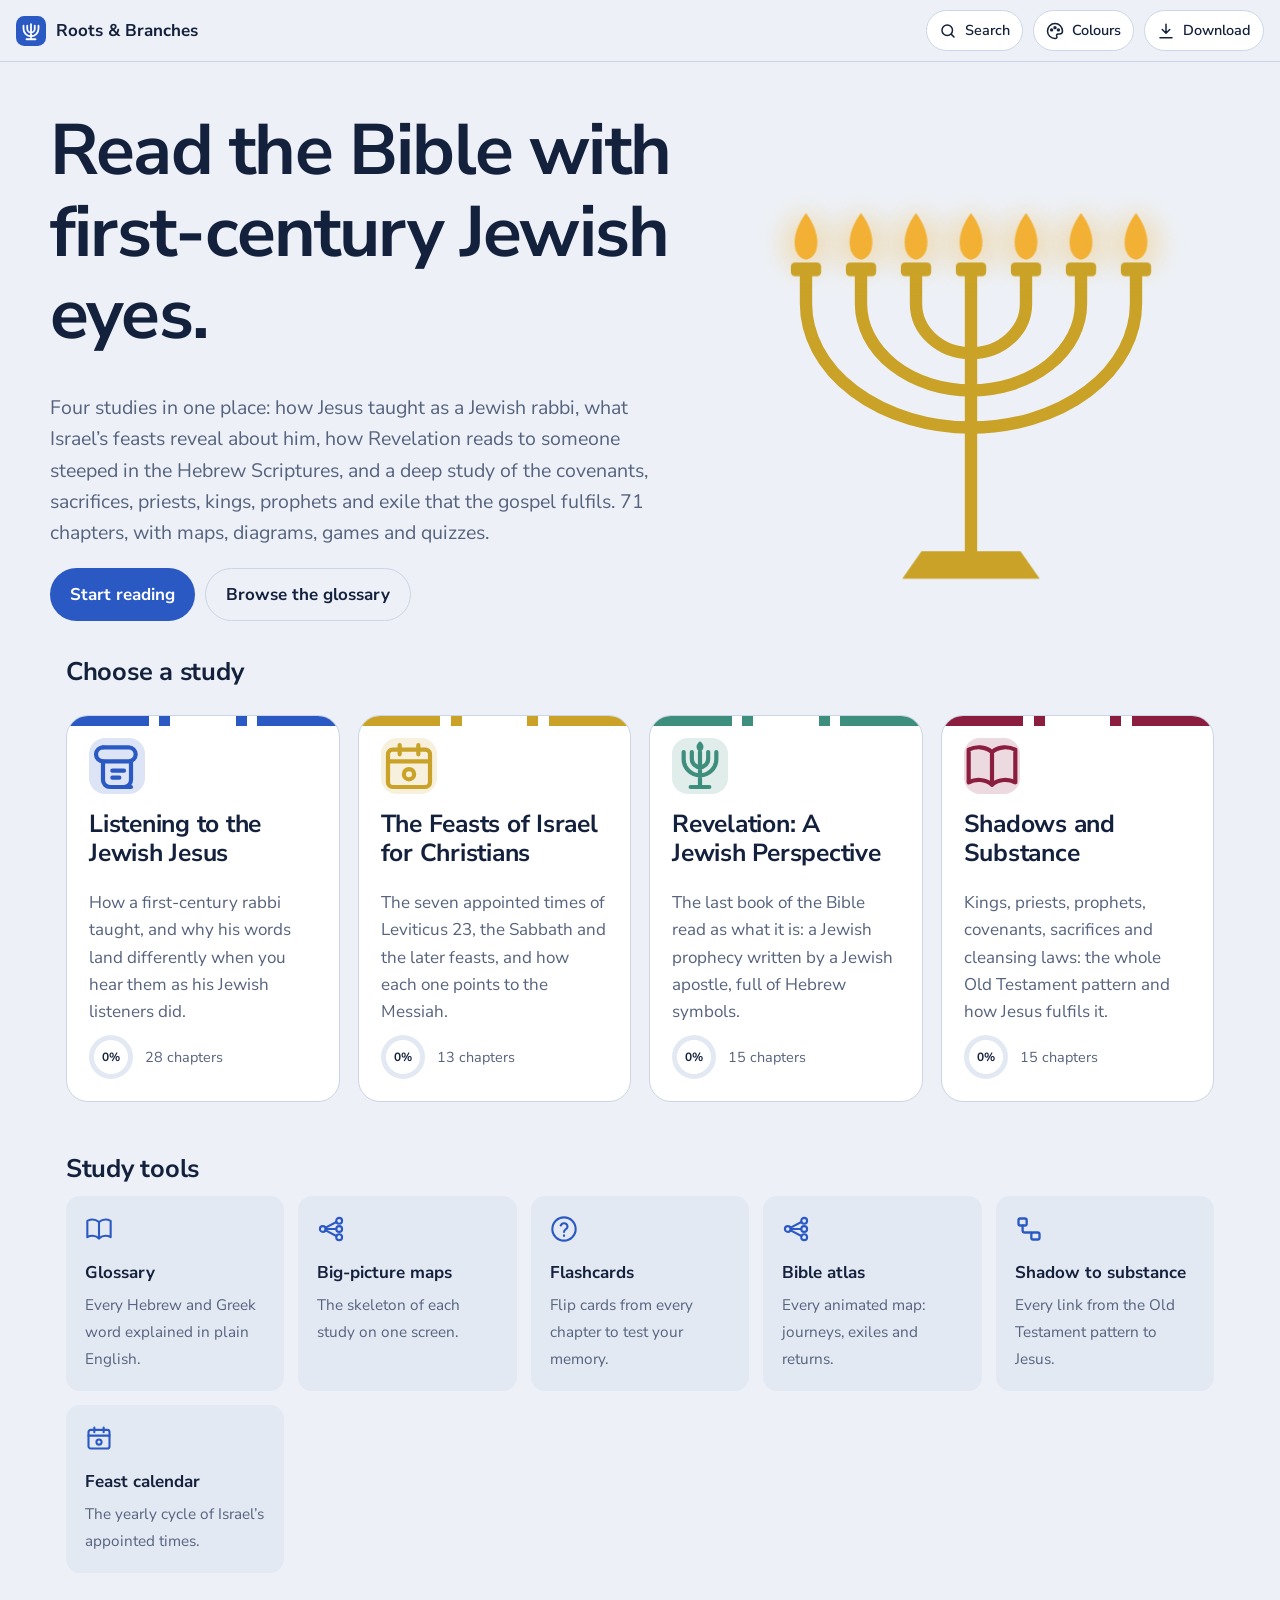
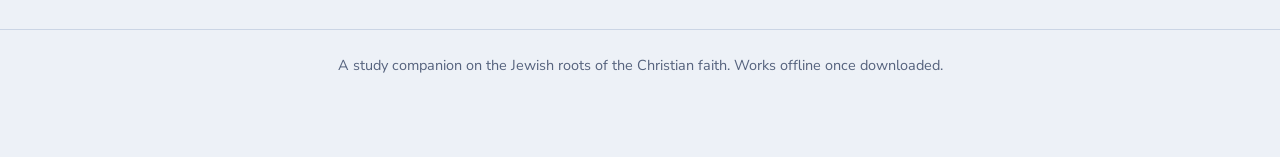
==== commit 46625765: "Add Shadows study chapters 1-6 Co-Authored-By: Claude Opus 5.5 <noreply@anthropic.com> Claude-Sessio" ====
--- a/index.html
+++ b/index.html
@@ -16423,6 +16423,8506 @@
     ],
     "answer": 1,
     "why": "Matthew 22:37-40, quoting Deuteronomy 6:5 and Leviticus 19:18."
+   }
+  ]
+ }
+]);
+
+(window.CHAPTERS = window.CHAPTERS || {})["shadows"] = (window.CHAPTERS["shadows"] || []).concat([
+ {
+  "id": "s04-tabernacle-and-temple",
+  "title": "The Tabernacle and the Temple: God Comes to Live Among Them",
+  "summary": "The tabernacle was a portable tent where the holy God chose to live in the middle of His people. It later became Solomon's temple, then Zerubbabel's and Herod's. Every part of it, from the gate to the ark, taught Israel how a holy God and sinful people could be together, and it all points to Jesus, the one in whom God came to live among us.",
+  "sections": [
+   {
+    "h": "Why a Tent in the Middle of the Camp?",
+    "blocks": [
+     {
+      "t": "p",
+      "text": "After God rescued Israel from Egypt and made a covenant with them at Mount Sinai (c. 1446 BC on the commonly used early date; many scholars prefer c. 1260 BC), He gave Moses the most detailed set of building instructions in the Bible. Almost **fifty chapters** of Exodus, Leviticus and Numbers deal with one tent and what happened in it. Why so much space? Because the tabernacle answered the biggest question of the whole story: **can a holy God live with sinful people?**"
+     },
+     {
+      "t": "quote",
+      "text": "And let them make me a sanctuary, that I may dwell in their midst. Exactly as I show you concerning the pattern of the tabernacle, and of all its furniture, so you shall make it.",
+      "ref": "Exodus 25:8-9"
+     },
+     {
+      "t": "p",
+      "text": "Notice the purpose: not that Israel could visit God now and then, but that **God would dwell in their midst**. The God who walked with Adam in Eden (Genesis 3:8) and who had been driven away by sin was coming back to live among people, in a tent like theirs, moving with them through the desert."
+     },
+     {
+      "t": "term",
+      "word": "Mishkan",
+      "meaning": "\"Dwelling place\", from the verb *shakan*, \"to settle, to dwell\". The tabernacle was God's tent-home among the tents of Israel.",
+      "heb": "מִשְׁכָּן",
+      "lang": "Hebrew (mishkan)"
+     },
+     {
+      "t": "term",
+      "word": "Ohel mo'ed",
+      "meaning": "\"Tent of meeting\": the other main name for the tabernacle. It was where God met with Moses and with Israel (Exodus 29:42-43).",
+      "heb": "אֹהֶל מוֹעֵד",
+      "lang": "Hebrew (ohel mo'ed)"
+     },
+     {
+      "t": "p",
+      "text": "**Why a pattern?** God did not leave the design to human imagination. Moses was shown a *pattern* (Hebrew *tavnit*) on the mountain (Exodus 25:9, 40). The letter to the Hebrews explains why: the earthly tent was a **copy and shadow of the heavenly things**. It was a model, built to scale, of a greater reality."
+     },
+     {
+      "t": "quote",
+      "text": "They serve a copy and shadow of the heavenly things. For when Moses was about to erect the tent, he was instructed by God, saying, 'See that you make everything according to the pattern that was shown you on the mountain.'",
+      "ref": "Hebrews 8:5"
+     },
+     {
+      "t": "callout",
+      "kind": "insight",
+      "text": "A pattern means the details are not random. Every curtain, colour and piece of furniture teaches something about who God is and how people can come near Him. That is why the New Testament can read the tabernacle as a picture of Christ: the architect was the same God who later sent His Son.",
+      "title": "Insight: why the details matter"
+     },
+     {
+      "t": "p",
+      "text": "**Who built it?** God filled two craftsmen, **Bezalel** of Judah and **Oholiab** of Dan, with His Spirit for skill in metal, wood, stone and weaving (Exodus 31:1-6; 35:30-35). The materials came from free-will gifts; the people brought so much that Moses had to tell them to stop (Exodus 36:5-7). The tabernacle was set up on the **first day of the first month of the second year** after leaving Egypt (Exodus 40:17), and then the cloud covered it and **the glory of the LORD filled it** (Exodus 40:34-35)."
+     }
+    ]
+   },
+   {
+    "h": "Walk Through the Tabernacle",
+    "blocks": [
+     {
+      "t": "p",
+      "text": "The tabernacle stood inside a rectangular courtyard **100 cubits long and 50 cubits wide** (about 46 x 23 metres / 150 x 75 feet; a cubit was roughly 45 cm / 18 inches), fenced by white linen curtains 5 cubits high hanging from 60 bronze-based pillars (Exodus 27:9-19). It always faced **east**, so a worshipper walked westward, from the rising sun toward the presence of God. Inside the courtyard stood the tent itself, **30 cubits long and 10 wide**, divided into the Holy Place (20 cubits) and the Most Holy Place (a perfect cube of 10 x 10 x 10 cubits)."
+     },
+     {
+      "t": "tabernacle",
+      "title": "Tap each part of the tabernacle",
+      "intro_h": "From the gate to the ark",
+      "intro": "Walk the way an Israelite (and then the priest, and finally the high priest) would walk: from the single gate in the east, past the altar and the laver, into the Holy Place, and through the veil to the ark. Each step brings you nearer to God, and each step needs something to make the approach possible.",
+      "items": {
+       "gate": {
+        "h": "The gate (one way in)",
+        "d": "**What:** a screen 20 cubits wide (about 9 m) on the east side, woven of **blue, purple and scarlet yarn and fine twisted linen**, hung on four pillars (Exodus 27:16). **What happened:** every worshipper, rich or poor, came in the same way, leading an animal for sacrifice. There was **only one entrance** in the whole linen fence. **Meaning:** God provides the way to Himself; people do not invent their own. The gate was wide and colourful, an invitation, but it was the only one.",
+        "ref": "Exodus 27:16; 38:18",
+        "christ": "Jesus said, \"I am the door. If anyone enters by me, he will be saved\" (John 10:9) and \"I am the way... no one comes to the Father except through me\" (John 14:6)."
+       },
+       "altar": {
+        "h": "The bronze altar (sacrifice)",
+        "d": "**What:** a hollow box of acacia wood overlaid with **bronze**, 5 x 5 cubits and 3 cubits high (about 2.3 x 2.3 x 1.4 m), with a **horn at each corner**, a bronze grating and carrying poles (Exodus 27:1-8). **What happened:** it was the first thing you met. Animals were slaughtered beside it, their blood was splashed on its sides and put on its horns, and their bodies or fat were burned on it. The fire on it was never to go out (Leviticus 6:12-13). **Meaning:** no one comes near a holy God without a death in their place. Bronze in the tabernacle is linked with judgment and with the outer court.",
+        "ref": "Exodus 27:1-8; Leviticus 1-7",
+        "christ": "The cross is the altar where Jesus offered himself \"once for all\" (Hebrews 10:10-12). \"We have an altar\" (Hebrews 13:10)."
+       },
+       "laver": {
+        "h": "The bronze laver (washing)",
+        "d": "**What:** a large bronze basin on a bronze stand, made from the **bronze mirrors of the women who served at the entrance** (Exodus 38:8). No measurements are given. **What happened:** the priests washed their **hands and feet** here every time they entered the tent or served at the altar, \"so that they may not die\" (Exodus 30:17-21). At their ordination they were washed all over (Exodus 29:4). **Meaning:** those who are forgiven at the altar must also be cleansed for service. Mirrors that once showed a person's face now held the water that cleansed them.",
+        "ref": "Exodus 30:17-21; 38:8",
+        "christ": "Jesus washed his disciples' feet: \"If I do not wash you, you have no share with me\" (John 13:8-10). He cleanses his people \"by the washing of water with the word\" (Ephesians 5:26; Titus 3:5)."
+       },
+       "holyplace": {
+        "h": "The Holy Place",
+        "d": "**What:** the first room of the tent, 20 x 10 cubits (about 9 x 4.5 m). Its walls were 48 upright frames of acacia overlaid with **gold**, standing in **silver sockets**, covered by four layers: inner curtains of fine linen with woven cherubim, then goats' hair, then rams' skins dyed red, then an outer layer of tough leather (Exodus 26). Inside it was all gold and no daylight. **What happened:** only **priests** entered, every day, to tend the lamp, offer incense and (weekly) change the bread. **Meaning:** a room of fellowship with God, lit only by His light, fed at His table, filled with prayer.",
+        "ref": "Exodus 26; Hebrews 9:2",
+        "christ": "In Christ all believers are made \"a royal priesthood\" (1 Peter 2:5, 9) and may draw near daily, not just once a year."
+       },
+       "lampstand": {
+        "h": "The golden lampstand (menorah)",
+        "d": "**What:** hammered from **one talent of pure gold** (about 34 kg), with a central shaft and six branches, decorated with **almond blossoms, buds and flowers** (Exodus 25:31-40). **What happened:** the priests filled it with pure beaten olive oil and kept it burning \"from evening to morning\" continually (Exodus 27:20-21; Leviticus 24:1-4). It was the only light in the Holy Place, on the south side. **Meaning:** God gives light to those who serve Him. The almond (the first tree to blossom in spring) and Aaron's budding rod (Numbers 17:8) suggest life from God.",
+        "ref": "Exodus 25:31-40; Leviticus 24:1-4",
+        "christ": "\"I am the light of the world\" (John 8:12). His people in turn are lampstands that shine (Matthew 5:14; Revelation 1:20)."
+       },
+       "table": {
+        "h": "The table of the bread of the Presence",
+        "d": "**What:** an acacia table overlaid with gold, **2 cubits long, 1 wide and 1.5 high** (about 90 x 45 x 70 cm), with a gold rim, on the north side (Exodus 25:23-30). **What happened:** **twelve loaves**, one for each tribe, each made of two-tenths of an ephah of fine flour, were set out in two rows with frankincense. Every **Sabbath** fresh bread replaced it, and the priests ate the old bread in the holy place (Leviticus 24:5-9). **Meaning:** all twelve tribes were always before God's face, and God fed His priests at His own table. The Hebrew name is \"bread of the face/presence\".",
+        "ref": "Exodus 25:23-30; Leviticus 24:5-9",
+        "christ": "\"I am the bread of life\" (John 6:35). At his table, the Lord's Supper, his people eat in his presence (Luke 22:19; 1 Corinthians 10:16-17)."
+       },
+       "incense": {
+        "h": "The golden altar of incense",
+        "d": "**What:** a small acacia altar overlaid with gold, **1 x 1 cubit and 2 cubits high** (about 45 x 45 x 90 cm), with horns, standing right **in front of the veil** (Exodus 30:1-10). **What happened:** every **morning and evening**, when the lamps were tended, the priest burned a special incense on it, a holy recipe of stacte, onycha, galbanum and frankincense that no one could copy for private use (Exodus 30:34-38). Once a year its horns were cleansed with blood (Exodus 30:10). When Zechariah was offering incense, the people prayed outside (Luke 1:8-10). **Meaning:** prayer rising to God, closest of all the furniture to His throne.",
+        "ref": "Exodus 30:1-10, 34-38",
+        "christ": "Jesus \"always lives to make intercession\" for his people (Hebrews 7:25; Romans 8:34). The prayers of the saints rise as incense (Psalm 141:2; Revelation 5:8; 8:3-4)."
+       },
+       "veil": {
+        "h": "The veil (curtain)",
+        "d": "**What:** a heavy curtain of **blue, purple and scarlet yarn and fine twisted linen** with **cherubim** woven into it, hung on four gold-covered pillars in silver sockets (Exodus 26:31-33). **What happened:** it separated the Holy Place from the Most Holy Place. Ordinary priests never passed it. Only the **high priest**, only on the **Day of Atonement**, and \"not without blood\", went behind it (Leviticus 16:2; Hebrews 9:7). **Meaning:** the cherubim recall the cherubim who guarded the way back to Eden (Genesis 3:24). God was near, but the way into His full presence was not yet open (Hebrews 9:8).",
+        "ref": "Exodus 26:31-33; Hebrews 9:7-8",
+        "christ": "When Jesus died, \"the curtain of the temple was torn in two, from top to bottom\" (Matthew 27:51). We now enter \"by the new and living way that he opened for us through the curtain, that is, through his flesh\" (Hebrews 10:19-20)."
+       },
+       "ark": {
+        "h": "The ark of the covenant and mercy seat",
+        "d": "**What:** a chest of acacia wood overlaid inside and out with gold, **2.5 x 1.5 x 1.5 cubits** (about 1.1 m x 70 cm x 70 cm), carried on poles that were never removed (Exodus 25:10-16). Its lid, the **mercy seat** (*kapporet*), was of solid gold, with **two cherubim** facing each other, wings spread over it (25:17-22). Inside were the **two stone tablets** of the covenant, and beside or in it a **jar of manna** and **Aaron's rod that budded** (Exodus 16:33-34; Numbers 17:10; Hebrews 9:4); by Solomon's day only the tablets remained (1 Kings 8:9). **What happened:** God said, \"There I will meet with you\" (25:22). On the Day of Atonement the high priest sprinkled blood on and before the mercy seat (Leviticus 16:14-15). **Meaning:** God's throne on earth. The broken law lay inside; the blood of atonement was placed between the law and the holy God above.",
+        "ref": "Exodus 25:10-22; Leviticus 16:14-15; Hebrews 9:4-5",
+        "christ": "God put Jesus forward as a *hilasterion*, the Greek word used for the mercy seat (Romans 3:25). In Christ, God meets with us and the law's verdict is covered by his blood. At the empty tomb two angels sat \"one at the head and one at the feet\" where his body had lain (John 20:12)."
+       }
+      }
+     },
+     {
+      "t": "term",
+      "word": "Kapporet",
+      "meaning": "\"Mercy seat\" or \"atonement cover\": the gold lid of the ark, from the root *k-p-r* (to cover, to wipe clean, to atone). The Greek Old Testament called it *hilasterion*.",
+      "heb": "כַּפֹּרֶת",
+      "lang": "Hebrew (kapporet)"
+     },
+     {
+      "t": "term",
+      "word": "Parokhet",
+      "meaning": "The inner veil or curtain that screened the Most Holy Place.",
+      "heb": "פָּרֹכֶת",
+      "lang": "Hebrew (parokhet)"
+     },
+     {
+      "t": "table",
+      "title": "The tabernacle at a glance",
+      "head": [
+       "Item",
+       "Material",
+       "Size (cubits)",
+       "Who used it",
+       "Shadow of"
+      ],
+      "rows": [
+       [
+        "Gate",
+        "Blue, purple, scarlet, linen",
+        "20 wide",
+        "Every Israelite",
+        "Jesus the door"
+       ],
+       [
+        "Bronze altar",
+        "Acacia + bronze",
+        "5 x 5 x 3",
+        "Priests, for worshippers",
+        "The cross"
+       ],
+       [
+        "Laver",
+        "Bronze (women's mirrors)",
+        "Not given",
+        "Priests",
+        "Cleansing, new birth"
+       ],
+       [
+        "Lampstand",
+        "One talent of pure gold",
+        "Not given",
+        "Priests, daily",
+        "Light of the world"
+       ],
+       [
+        "Table + 12 loaves",
+        "Acacia + gold",
+        "2 x 1 x 1.5",
+        "Priests, weekly",
+        "Bread of life"
+       ],
+       [
+        "Incense altar",
+        "Acacia + gold",
+        "1 x 1 x 2",
+        "Priests, twice daily",
+        "Christ's intercession"
+       ],
+       [
+        "Veil",
+        "Blue, purple, scarlet, linen, cherubim",
+        "10 x 10",
+        "High priest passes once a year",
+        "His flesh, torn"
+       ],
+       [
+        "Ark + mercy seat",
+        "Acacia + gold; solid gold lid",
+        "2.5 x 1.5 x 1.5",
+        "High priest, Day of Atonement",
+        "Christ our mercy seat"
+       ]
+      ]
+     }
+    ]
+   },
+   {
+    "h": "Colours, Metals and Degrees of Holiness",
+    "blocks": [
+     {
+      "t": "p",
+      "text": "The tabernacle was a teaching building. Even its materials spoke. As you moved inward the metals became more precious and the access became more limited. The Bible itself does not give a key for every colour; what follows combines what the text shows with how Jewish and Christian readers have often understood it, so read the meanings as **interpretation**, not as stated law."
+     },
+     {
+      "t": "cards",
+      "title": "Metals and colours",
+      "items": [
+       {
+        "h": "Gold (inner rooms)",
+        "d": "All the furniture inside the tent was gold or gold-covered: about **29 talents** of gold in total (Exodus 38:24). Gold is the metal of kings and of heaven (Revelation 21:18). The closer to God, the more gold."
+       },
+       {
+        "h": "Silver (foundations)",
+        "d": "The frames stood in **silver sockets** made from the **atonement money**, the half-shekel every counted man paid \"to make atonement for your lives\" (Exodus 30:11-16; 38:25-28), about 100 talents. The whole house literally stood on ransom silver."
+       },
+       {
+        "h": "Bronze (outer court)",
+        "d": "The altar, laver, pillar bases and pegs of the court were **bronze**, about 70 talents (Exodus 38:29-31). Bronze is the hard metal that endures fire: the place of sacrifice and judgment (compare the bronze serpent, Numbers 21:8-9; John 3:14)."
+       },
+       {
+        "h": "Blue (tekhelet)",
+        "d": "A costly dye. Israelites wore a cord of blue in their tassels to remember God's commands (Numbers 15:38-40). Often read as the colour of heaven."
+       },
+       {
+        "h": "Purple (argaman)",
+        "d": "The most expensive dye of the ancient world, made from sea snails; the colour of kings (Judges 8:26). Often read as royalty."
+       },
+       {
+        "h": "Scarlet (tola'at shani)",
+        "d": "Literally \"worm of scarlet\", a red dye from an insect. Linked with blood and cleansing rituals (Leviticus 14:4; Numbers 19:6). Often read as sacrifice. Compare Psalm 22:6, \"I am a worm\"."
+       },
+       {
+        "h": "White fine linen",
+        "d": "The court fence and priests' garments were white linen. Revelation 19:8 explains fine linen as \"the righteous deeds of the saints\"."
+       },
+       {
+        "h": "Acacia wood",
+        "d": "A hard desert wood that resists decay, covered with metal. Many Christian readers have seen in wood-plus-gold a picture of Christ, truly human and truly divine; this is a traditional reading, not a statement of the text."
+       }
+      ]
+     },
+     {
+      "t": "rings",
+      "title": "Degrees of holiness: from the nations to the Most Holy Place",
+      "items": [
+       {
+        "h": "The nations",
+        "d": "Outside Israel's camp. Not shut out forever, since God promised to bless all nations through Abraham (Genesis 12:3), and foreigners could join Israel and offer sacrifice (Numbers 15:14-16), but not yet near."
+       },
+       {
+        "h": "The camp of Israel",
+        "d": "The covenant people, arranged by tribes around the tabernacle (Numbers 2). It had to be kept clean: people with certain impurities lived outside the camp for a time (Numbers 5:1-4)."
+       },
+       {
+        "h": "The court",
+        "d": "Inside the linen fence. Any clean Israelite could enter with an offering and stand at the altar. Here sacrifice and washing happened."
+       },
+       {
+        "h": "The Holy Place",
+        "d": "Only consecrated priests on duty. Gold, lamplight, bread and incense: daily fellowship with God."
+       },
+       {
+        "h": "The Most Holy Place",
+        "d": "Only the high priest, only on the Day of Atonement, never without blood (Leviticus 16:2, 34; Hebrews 9:7). God's throne above the cherubim."
+       }
+      ],
+      "center": "God's presence",
+      "hint": "Tap each ring from the outside in"
+     },
+     {
+      "t": "callout",
+      "kind": "note",
+      "text": "Ancient temples across the Near East also had courts, inner halls and a dark inner shrine with a statue of the god. Israel's shape was similar, so people understood it at once, but the inner room held **no image** of God at all, only the tablets of His covenant words and an empty throne between the cherubim. It said: this God cannot be pictured, but He speaks and keeps covenant. The tent also travelled with the people instead of staying on a city hill, a practical design for a nation on the move.",
+      "title": "Cultural and practical note"
+     }
+    ]
+   },
+   {
+    "h": "The Camp: Twelve Tribes Around God's Tent",
+    "blocks": [
+     {
+      "t": "p",
+      "text": "In Numbers 2 God told Israel how to camp: **each tribe under its own banner, facing the tent of meeting on every side** (Numbers 2:2). Three tribes camped on each side. Between them and the tabernacle camped the **Levites**, a protective inner ring \"so that there may be no wrath on the congregation\" (Numbers 1:53; 3:23-38). Moses, Aaron and the priests camped on the east, guarding the entrance."
+     },
+     {
+      "t": "table",
+      "title": "The camp arrangement (Numbers 2; 3)",
+      "head": [
+       "Side",
+       "Lead tribe",
+       "With",
+       "Men counted",
+       "Levite clan inside (Numbers 3)",
+       "Order on the march"
+      ],
+      "rows": [
+       [
+        "East (the entrance)",
+        "Judah",
+        "Issachar, Zebulun",
+        "186,400",
+        "Moses, Aaron and the priests",
+        "First"
+       ],
+       [
+        "South",
+        "Reuben",
+        "Simeon, Gad",
+        "151,450",
+        "Kohathites (carried the holy furniture)",
+        "Second"
+       ],
+       [
+        "West",
+        "Ephraim",
+        "Manasseh, Benjamin",
+        "108,100",
+        "Gershonites (carried curtains and coverings)",
+        "Third"
+       ],
+       [
+        "North",
+        "Dan",
+        "Asher, Naphtali",
+        "157,600",
+        "Merarites (carried frames, bars, pillars)",
+        "Last"
+       ]
+      ]
+     },
+     {
+      "t": "p",
+      "text": "The total was **603,550** fighting men (Numbers 2:32). From above, the camp formed a great square with God's tent at its centre. It was a living picture of a people whose whole life was organised **around God's presence**. Judah, the tribe of the coming king (Genesis 49:10), led the march and guarded the entrance on the east."
+     },
+     {
+      "t": "p",
+      "text": "**The cloud and the fire.** Over the tabernacle stood a **pillar of cloud by day and fire by night** (Exodus 40:36-38; Numbers 9:15-23). When the cloud lifted, the camp broke up and moved; when it settled, they camped, whether for two days, a month or a year. God literally led them, and they literally followed."
+     },
+     {
+      "t": "quote",
+      "text": "At the command of the LORD they camped, and at the command of the LORD they set out.",
+      "ref": "Numbers 9:23"
+     },
+     {
+      "t": "stepper",
+      "title": "Breaking camp and moving God's house",
+      "items": [
+       {
+        "h": "The cloud lifts",
+        "d": "When the cloud rose from the tabernacle, the people knew it was time to move (Numbers 9:17). Two silver trumpets sounded the signal (Numbers 10:1-6).",
+        "why": "Israel's travel plans were in God's hands, not theirs.",
+        "christ": "Jesus said, \"Follow me\" and his sheep \"follow him, for they know his voice\" (John 10:4).",
+        "ref": "Numbers 9:17; 10:1-6"
+       },
+       {
+        "h": "Priests cover the holy things",
+        "d": "Aaron and his sons went in and lowered the veil over the ark, then wrapped each piece of holy furniture in coverings (blue cloth, scarlet cloth, leather) before any Levite saw it (Numbers 4:5-15).",
+        "why": "Even on the road, the holy things were not to be touched or gazed at (Numbers 4:15, 20). Holiness was protected.",
+        "christ": "The glory of God was veiled in Jesus' ordinary human flesh as he walked the roads of Israel (John 1:14; Philippians 2:7).",
+        "ref": "Numbers 4:5-15"
+       },
+       {
+        "h": "The Levites carry",
+        "d": "The **Kohathites** carried the ark and furniture on their shoulders with poles (no carts). The **Gershonites** carried the curtains and coverings, and the **Merarites** the frames, bars and pillars, using wagons (Numbers 4; 7:6-9).",
+        "why": "Every family had its task; the house of God was carried by many hands.",
+        "christ": "The church, God's new house, is built up as \"each part is working properly\" (Ephesians 4:16).",
+        "ref": "Numbers 4; 7:6-9"
+       },
+       {
+        "h": "The tribes march in order",
+        "d": "Judah's camp led, then Reuben's; the tabernacle went in the middle; then Ephraim's and Dan's camps followed (Numbers 10:11-28). The ark sometimes went ahead to find them a resting place (Numbers 10:33).",
+        "why": "God was at the centre of the people even on the move.",
+        "christ": "\"I am with you always\" (Matthew 28:20).",
+        "ref": "Numbers 10:11-28, 33"
+       },
+       {
+        "h": "Moses' prayers",
+        "d": "When the ark set out Moses said, \"Arise, O LORD, and let your enemies be scattered.\" When it rested he said, \"Return, O LORD, to the ten thousand thousands of Israel\" (Numbers 10:35-36).",
+        "why": "Movement and rest both began with prayer and with God's presence.",
+        "christ": "Psalm 68:1 picks up these words, and Ephesians 4:8 applies Psalm 68 to Christ's victory.",
+        "ref": "Numbers 10:35-36"
+       }
+      ]
+     }
+    ]
+   },
+   {
+    "h": "From Tent to Temple: Where God's House Stood",
+    "blocks": [
+     {
+      "t": "p",
+      "text": "After Israel entered Canaan (c. 1406 BC on the early date), the tabernacle did not stay in one place. Its journey is a story of faithfulness and failure. The tent and the ark were sometimes separated; the map below follows both."
+     },
+     {
+      "t": "map",
+      "title": "Where the tabernacle and the ark rested",
+      "base": "israel",
+      "places": [
+       {
+        "name": "Gilgal",
+        "lon": 35.48,
+        "lat": 31.85,
+        "d": "First camp in Canaan near Jericho. Israel set up twelve stones, was circumcised and kept the Passover here (Joshua 4:19-20; 5:9-10). The tabernacle stayed here during the early conquest."
+       },
+       {
+        "name": "Shiloh",
+        "lon": 35.29,
+        "lat": 32.055,
+        "d": "The tabernacle's home for over three centuries (Joshua 18:1). Hannah prayed here and young Samuel served here (1 Samuel 1-3). God later made Shiloh a warning: \"Go now to my place that was in Shiloh... see what I did to it\" (Jeremiah 7:12; Psalm 78:60)."
+       },
+       {
+        "name": "Ebenezer / Aphek",
+        "lon": 34.93,
+        "lat": 32.1,
+        "d": "Israel took the ark into battle like a lucky charm. It was captured by the Philistines, Eli's sons died and the glory departed: \"Ichabod\" (1 Samuel 4).",
+        "label": "left"
+       },
+       {
+        "name": "Ashdod",
+        "lon": 34.65,
+        "lat": 31.8,
+        "d": "The ark was put in the temple of Dagon, whose statue fell on its face before it. Plague followed, and the ark was moved to Gath and Ekron (1 Samuel 5).",
+        "label": "left"
+       },
+       {
+        "name": "Beth-shemesh",
+        "lon": 34.99,
+        "lat": 31.75,
+        "d": "The Philistines sent the ark back on a new cart pulled by two milk cows, which went straight to this Israelite town (1 Samuel 6).",
+        "label": "left"
+       },
+       {
+        "name": "Kiriath-jearim",
+        "lon": 35.1,
+        "lat": 31.81,
+        "d": "The ark stayed in the house of Abinadab for about twenty years (1 Samuel 7:1-2) until David came for it.",
+        "label": "left"
+       },
+       {
+        "name": "Nob",
+        "lon": 35.235,
+        "lat": 31.835,
+        "d": "\"The city of the priests\" just north of Jerusalem (exact site uncertain). The tabernacle stood here in Saul's day: David ate the holy bread here (1 Samuel 21:1-6; Mark 2:25-26). Saul massacred its priests (1 Samuel 22)."
+       },
+       {
+        "name": "Gibeon",
+        "lon": 35.185,
+        "lat": 31.847,
+        "d": "The tabernacle and bronze altar stood at the high place here under David and early Solomon (1 Chronicles 16:39; 21:29; 2 Chronicles 1:3-6). Solomon offered a thousand burnt offerings and asked God for wisdom (1 Kings 3:4-9).",
+        "label": "left"
+       },
+       {
+        "name": "Jerusalem",
+        "lon": 35.235,
+        "lat": 31.776,
+        "d": "David brought the ark to a tent in the City of David with dancing (2 Samuel 6). Solomon built the temple on Mount Moriah (2 Chronicles 3:1) and brought the ark and the old tent with its vessels into it (1 Kings 8:4)."
+       }
+      ],
+      "routes": [
+       {
+        "from": "Gilgal",
+        "to": "Shiloh",
+        "label": "Tabernacle to Shiloh",
+        "d": "Joshua 18:1: the whole congregation assembled at Shiloh and set up the tent of meeting there.",
+        "color": "#C0392B",
+        "bend": 0.2
+       },
+       {
+        "from": "Shiloh",
+        "to": "Ebenezer / Aphek",
+        "label": "Ark taken into battle",
+        "d": "c. 1100 BC: the ark is captured (1 Samuel 4).",
+        "color": "#8E44AD",
+        "bend": 0.15
+       },
+       {
+        "from": "Ebenezer / Aphek",
+        "to": "Ashdod",
+        "label": "Ark carried to Philistia",
+        "d": "1 Samuel 5",
+        "color": "#8E44AD",
+        "bend": 0.1
+       },
+       {
+        "from": "Ashdod",
+        "to": "Beth-shemesh",
+        "label": "Ark returned on a cart",
+        "d": "Via Gath and Ekron (1 Samuel 5:8-10; 6:12).",
+        "color": "#8E44AD",
+        "bend": -0.2
+       },
+       {
+        "from": "Beth-shemesh",
+        "to": "Kiriath-jearim",
+        "label": "Ark rests 20 years",
+        "d": "1 Samuel 6:21-7:2",
+        "color": "#8E44AD",
+        "bend": 0.2
+       },
+       {
+        "from": "Kiriath-jearim",
+        "to": "Jerusalem",
+        "label": "David brings up the ark",
+        "d": "2 Samuel 6, after Uzzah's death taught that the ark must be carried God's way (1 Chronicles 15:13-15).",
+        "color": "#2E8B57",
+        "bend": -0.15
+       },
+       {
+        "from": "Shiloh",
+        "to": "Nob",
+        "label": "Tabernacle to Nob",
+        "d": "After Shiloh's fall the tent appears at Nob in Saul's time.",
+        "color": "#2B59C3",
+        "bend": 0.15
+       },
+       {
+        "from": "Nob",
+        "to": "Gibeon",
+        "label": "Tabernacle to Gibeon",
+        "d": "1 Chronicles 16:39; 21:29",
+        "color": "#2B59C3",
+        "bend": -0.3
+       },
+       {
+        "from": "Gibeon",
+        "to": "Jerusalem",
+        "label": "Tent and vessels into Solomon's temple",
+        "d": "1 Kings 8:4: the tent of meeting and all its holy vessels were brought up into the temple.",
+        "color": "#D35400",
+        "bend": 0.3
+       }
+      ],
+      "regions": [
+       {
+        "name": "EPHRAIM",
+        "lon": 35.55,
+        "lat": 32.3
+       },
+       {
+        "name": "JUDAH",
+        "lon": 35.15,
+        "lat": 31.45
+       },
+       {
+        "name": "PHILISTIA",
+        "lon": 34.45,
+        "lat": 31.35
+       }
+      ],
+      "intro": "Red and blue: the tabernacle's moves. Purple: the ark's capture and return. Green and orange: everything finally comes to Jerusalem."
+     },
+     {
+      "t": "callout",
+      "kind": "insight",
+      "text": "At Aphek Israel treated the ark like a magic box that would force God to fight for them (1 Samuel 4:3). God let it be captured. His presence cannot be used as a tool; He must be trusted and obeyed. The same mistake reappears in Jeremiah's day, when people trusted \"the temple of the LORD\" while living unjustly (Jeremiah 7:4).",
+      "title": "Insight: presence is not a lucky charm"
+     },
+     {
+      "t": "timeline",
+      "title": "The houses of God: from Sinai to AD 70",
+      "items": [
+       {
+        "when": "c. 1445 BC",
+        "h": "Tabernacle set up",
+        "d": "First day of the first month, second year after the Exodus; the glory fills it (Exodus 40:17, 34). Later-date view: 13th century BC."
+       },
+       {
+        "when": "c. 1400-1100 BC",
+        "h": "Gilgal, then Shiloh",
+        "d": "Joshua 18:1; 1 Samuel 1-4."
+       },
+       {
+        "when": "c. 1000 BC",
+        "h": "David brings the ark to Jerusalem",
+        "d": "2 Samuel 6. David wants to build God a house; God promises instead to build David a \"house\", a dynasty (2 Samuel 7)."
+       },
+       {
+        "when": "c. 966-959 BC",
+        "h": "Solomon builds the first temple",
+        "d": "Begun in Solomon's 4th year, \"480 years\" after the Exodus (1 Kings 6:1), finished in seven years (6:38). 60 x 20 x 30 cubits, double the tabernacle's floor plan, lined with cedar and gold."
+       },
+       {
+        "when": "c. 959 BC",
+        "h": "Dedication",
+        "d": "The ark is brought in, the cloud fills the house so the priests cannot stand (1 Kings 8:10-11); Solomon prays, \"Heaven and the highest heaven cannot contain you; how much less this house\" (8:27). Fire falls (2 Chronicles 7:1)."
+       },
+       {
+        "when": "c. 592 BC",
+        "h": "Ezekiel sees the glory leave",
+        "d": "The glory moves from the cherubim to the threshold, to the east gate, to the Mount of Olives (Ezekiel 10:4, 18-19; 11:23), because of idolatry in the temple (Ezekiel 8)."
+       },
+       {
+        "when": "586 BC",
+        "h": "First temple destroyed",
+        "d": "Nebuchadnezzar's army burns the temple (2 Kings 25:8-17; some date it 587 BC). The ark disappears from history."
+       },
+       {
+        "when": "538-515 BC",
+        "h": "Zerubbabel's second temple",
+        "d": "Cyrus allows the return (Ezra 1). Foundation laid c. 536; work stalls, then Haggai and Zechariah stir the people. Completed in Darius's 6th year, 515 BC (some say 516) (Ezra 6:15). Older people wept because it was so plain (Ezra 3:12; Haggai 2:3), but God promised, \"The latter glory of this house shall be greater than the former\" (Haggai 2:9)."
+       },
+       {
+        "when": "167-164 BC",
+        "h": "Desecration and rededication",
+        "d": "Antiochus IV sets up a pagan altar; the Maccabees cleanse and rededicate the temple, remembered at Hanukkah (1 Maccabees 4; John 10:22)."
+       },
+       {
+        "when": "c. 20/19 BC onward",
+        "h": "Herod's great expansion",
+        "d": "Herod the Great rebuilds and enlarges the temple and its platform (Josephus, *Antiquities* 15.380-425). Work continued for decades: \"It has taken forty-six years to build this temple\" (John 2:20); finished only c. AD 63."
+       },
+       {
+        "when": "AD 70",
+        "h": "Second temple destroyed",
+        "d": "Roman legions under Titus burn the temple, as Jesus foretold: \"There will not be left here one stone upon another\" (Mark 13:2; Luke 19:41-44). No temple has stood there since."
+       }
+      ]
+     },
+     {
+      "t": "term",
+      "word": "Kavod",
+      "meaning": "\"Glory\", literally \"weight, heaviness\": the visible, weighty presence of God that filled the tabernacle and the temple.",
+      "heb": "כָּבוֹד",
+      "lang": "Hebrew (kavod)"
+     },
+     {
+      "t": "term",
+      "word": "Shekhinah",
+      "meaning": "\"Dwelling (presence)\": a word from later Jewish tradition (Targums and rabbinic writings), not in the Bible itself, used for God's glory dwelling among His people.",
+      "heb": "שְׁכִינָה",
+      "lang": "Hebrew (shekhinah)"
+     }
+    ]
+   },
+   {
+    "h": "The Dwelling Thread: From Eden to the New Jerusalem",
+    "blocks": [
+     {
+      "t": "p",
+      "text": "Step back and the tabernacle turns out to be one link in a chain that runs from the first page of the Bible to the last. God's goal has always been the same: **to live with His people**. Many details link Eden with the tabernacle: both face east, both are guarded by cherubim (Genesis 3:24; Exodus 26:31), the lampstand is shaped like a flowering tree, and the gold and onyx stones of the priest's garments recall the land of Eden (Genesis 2:12; Exodus 28:9)."
+     },
+     {
+      "t": "flow",
+      "title": "The dwelling thread",
+      "nodes": [
+       {
+        "h": "Eden",
+        "d": "God walks with Adam and Eve (Genesis 3:8). Sin breaks the relationship; cherubim guard the way back east."
+       },
+       {
+        "h": "Tabernacle",
+        "d": "\"That I may dwell in their midst\" (Exodus 25:8). God moves into a tent among tents."
+       },
+       {
+        "h": "Temple",
+        "d": "A permanent house in Jerusalem (1 Kings 8). Yet \"heaven cannot contain you\" (8:27)."
+       },
+       {
+        "h": "Jesus",
+        "d": "\"The Word became flesh and **tabernacled** among us, and we have seen his glory\" (John 1:14)."
+       },
+       {
+        "h": "His body the temple",
+        "d": "\"Destroy this temple, and in three days I will raise it up... he was speaking about the temple of his body\" (John 2:19-21)."
+       },
+       {
+        "h": "Believers the temple",
+        "d": "\"Do you not know that you are God's temple and that God's Spirit dwells in you?\" (1 Corinthians 3:16; Ephesians 2:21-22)."
+       },
+       {
+        "h": "New Jerusalem",
+        "d": "\"The dwelling place of God is with man\" and \"I saw no temple in the city, for its temple is the Lord God the Almighty and the Lamb\" (Revelation 21:3, 22)."
+       }
+      ]
+     },
+     {
+      "t": "term",
+      "word": "Eskenosen",
+      "meaning": "\"He pitched his tent, he tabernacled\": John's word for the incarnation in John 1:14. It echoes *mishkan* and the glory that filled the tent.",
+      "heb": "ἐσκήνωσεν",
+      "lang": "Greek (eskēnōsen)"
+     },
+     {
+      "t": "quote",
+      "text": "And the Word became flesh and dwelt among us, and we have seen his glory, glory as of the only Son from the Father, full of grace and truth.",
+      "ref": "John 1:14"
+     },
+     {
+      "t": "p",
+      "text": "John chooses his words carefully. **Glory** that once filled the tent now shines in a human face. In Jesus, God did not just visit a building; He **pitched His tent in human nature**. That is why Jesus could say \"something greater than the temple is here\" (Matthew 12:6), and why he could forgive sins directly, something only the temple system could announce (Mark 2:5-7)."
+     },
+     {
+      "t": "quote",
+      "text": "And behold, the curtain of the temple was torn in two, from top to bottom.",
+      "ref": "Matthew 27:51"
+     },
+     {
+      "t": "p",
+      "text": "At the moment Jesus died, the veil that had said **\"Keep out\"** for fifteen centuries was torn **from top to bottom**, from God's side. The way into the Most Holy Place was open. Hebrews draws out what this means for us:"
+     },
+     {
+      "t": "quote",
+      "text": "Therefore, brothers, since we have confidence to enter the holy places by the blood of Jesus, by the new and living way that he opened for us through the curtain, that is, through his flesh... let us draw near with a true heart in full assurance of faith.",
+      "ref": "Hebrews 10:19-22"
+     },
+     {
+      "t": "compare",
+      "title": "Then and now",
+      "cols": [
+       {
+        "h": "In the tabernacle",
+        "items": [
+         "Only one people, one place, one tribe of priests",
+         "Only the high priest entered the Most Holy Place, once a year",
+         "Glory hidden behind a veil",
+         "Repeated sacrifices at the bronze altar",
+         "God's house made of gold and curtains"
+        ]
+       },
+       {
+        "h": "In Christ",
+        "items": [
+         "People from every nation, in every place (John 4:21-24)",
+         "Every believer may \"draw near\" with confidence, any day (Hebrews 4:16; 10:22)",
+         "Glory seen \"in the face of Jesus Christ\" (2 Corinthians 4:6)",
+         "One sacrifice, once for all (Hebrews 10:12)",
+         "God's house made of living stones, His people (1 Peter 2:5)"
+        ]
+       }
+      ]
+     }
+    ]
+   },
+   {
+    "h": "How the Gospel Fulfils This: God Moves In",
+    "blocks": [
+     {
+      "t": "p",
+      "text": "The tabernacle was never mainly about architecture. It was about a **relationship**. God's covenant promise was always, \"I will dwell among the people of Israel and will be their God\" (Exodus 29:45), \"I will walk among you and will be your God, and you shall be my people\" (Leviticus 26:12). The tent made that relationship possible while also showing how far apart sinful people and a holy God really were: fences, curtains, guards, a veil."
+     },
+     {
+      "t": "p",
+      "text": "The gospel announces that God has done what the tent could only picture. In Jesus He came near in person. At the cross He opened the way through the veil. At Pentecost He poured His Spirit into His people, so that the presence once confined to a gold box now lives in ordinary men and women (1 Corinthians 6:19). And because the Spirit lives in **all** believers together, the temple is not only personal but **shared**: Jew and Gentile, once separated by a temple wall, are now \"being built together into a dwelling place for God by the Spirit\" (Ephesians 2:14, 21-22)."
+     },
+     {
+      "t": "quote",
+      "text": "And I heard a loud voice from the throne saying, 'Behold, the dwelling place of God is with man. He will dwell with them, and they will be his people, and God himself will be with them as their God.'",
+      "ref": "Revelation 21:3"
+     },
+     {
+      "t": "callout",
+      "kind": "insight",
+      "text": "Revelation 21:16 says the New Jerusalem is a **perfect cube**, the shape of the Most Holy Place. In the end the whole renewed world becomes the Most Holy Place. No veil, no temple, no distance: the whole city is God's home and His people see His face (Revelation 22:4).",
+      "title": "Insight: the whole city becomes the Most Holy Place"
+     },
+     {
+      "t": "connect",
+      "title": "Shadow and substance: the tabernacle",
+      "left": "Shadow",
+      "right": "Substance",
+      "pairs": [
+       {
+        "a": "One gate in the fence",
+        "b": "Jesus the door",
+        "d": "There is one way in, and God provides it. Jesus is not one door among many but the gate God opened.",
+        "ref": "John 10:9; 14:6"
+       },
+       {
+        "a": "Bronze altar",
+        "b": "The cross",
+        "d": "No approach without a death in our place. Jesus offered himself once for all.",
+        "ref": "Hebrews 10:10-12; 13:10"
+       },
+       {
+        "a": "Laver",
+        "b": "Washing and new birth",
+        "d": "Forgiven people are also cleansed for service.",
+        "ref": "John 13:8-10; Titus 3:5"
+       },
+       {
+        "a": "Lampstand",
+        "b": "Light of the world",
+        "d": "God's own light in God's house.",
+        "ref": "John 8:12; Revelation 21:23"
+       },
+       {
+        "a": "Bread of the Presence",
+        "b": "Bread of life",
+        "d": "God feeds His people at His own table.",
+        "ref": "John 6:35"
+       },
+       {
+        "a": "Incense altar",
+        "b": "Christ who intercedes",
+        "d": "Prayer rising before God, closest to His throne.",
+        "ref": "Hebrews 7:25"
+       },
+       {
+        "a": "Veil",
+        "b": "His torn flesh",
+        "d": "Torn from top to bottom: the way into God's presence is open.",
+        "ref": "Matthew 27:51; Hebrews 10:19-20"
+       },
+       {
+        "a": "Mercy seat",
+        "b": "Christ our propitiation",
+        "d": "The place where blood covers sin and God meets His people.",
+        "ref": "Romans 3:25; 1 John 2:2"
+       },
+       {
+        "a": "Glory filling the tent",
+        "b": "The Word tabernacled among us",
+        "d": "God's glory now seen in a human face.",
+        "ref": "John 1:14"
+       }
+      ]
+     },
+     {
+      "t": "match",
+      "title": "Match the item to what happened there",
+      "pairs": [
+       {
+        "a": "Bronze altar",
+        "b": "Animals sacrificed and burned"
+       },
+       {
+        "a": "Laver",
+        "b": "Priests washed hands and feet"
+       },
+       {
+        "a": "Lampstand",
+        "b": "Kept burning from evening to morning"
+       },
+       {
+        "a": "Table",
+        "b": "Twelve loaves renewed every Sabbath"
+       },
+       {
+        "a": "Incense altar",
+        "b": "Fragrant incense morning and evening"
+       },
+       {
+        "a": "Veil",
+        "b": "Passed only by the high priest once a year"
+       },
+       {
+        "a": "Mercy seat",
+        "b": "Blood sprinkled on the Day of Atonement"
+       }
+      ],
+      "how": "Tap an item, then tap what happened there."
+     },
+     {
+      "t": "accordion",
+      "title": "Questions people ask",
+      "items": [
+       {
+        "h": "Is it right to find Christ in every detail?",
+        "d": "The New Testament itself reads the tabernacle as a shadow of Christ (Hebrews 8-10; John 1:14; Romans 3:25), so the main lines are firm.\n\nSome older interpreters found a meaning in every peg and socket. It is wiser to hold the big, clearly taught connections firmly and the smaller ones more lightly, as helpful pictures rather than doctrine.",
+        "ref": "Hebrews 9:5"
+       },
+       {
+        "h": "Where is the ark now?",
+        "d": "The Bible does not say. It is last clearly mentioned in Josiah's time (2 Chronicles 35:3) and was probably lost or destroyed when Babylon burned the temple in 586 BC. The second temple's Most Holy Place was empty (later Jewish tradition, Mishnah Yoma 5:2, says a stone stood in its place). Jeremiah 3:16 foretold a day when people would not even miss it, because Jerusalem itself would be called \"the throne of the LORD\".",
+        "ref": "Jeremiah 3:16-17"
+       },
+       {
+        "h": "Should Christians hope for a rebuilt temple?",
+        "d": "Christians differ. Some expect a literal third temple before Christ's return, reading passages such as Daniel 9:27 and 2 Thessalonians 2:4 that way. Others believe those passages were fulfilled around AD 70 or describe the church, since the New Testament calls Jesus and his people the temple. Both sides agree that no rebuilt temple could add anything to Christ's finished sacrifice (Hebrews 10:18).",
+        "ref": "Hebrews 10:18; 1 Corinthians 3:16"
+       }
+      ]
+     },
+     {
+      "t": "flip",
+      "title": "Review flashcards",
+      "items": [
+       {
+        "front": "Mishkan",
+        "back": "\"Dwelling place\": God's tent among Israel's tents (Exodus 25:8-9)."
+       },
+       {
+        "front": "Why a pattern?",
+        "back": "The tent was a copy and shadow of heavenly realities (Exodus 25:40; Hebrews 8:5)."
+       },
+       {
+        "front": "Mercy seat (kapporet)",
+        "back": "Gold lid of the ark where blood was sprinkled; Greek *hilasterion*, used of Christ in Romans 3:25."
+       },
+       {
+        "front": "Shiloh",
+        "back": "Home of the tabernacle for centuries; later a warning that God's house can be abandoned (Jeremiah 7:12)."
+       },
+       {
+        "front": "586 BC",
+        "back": "Babylon destroys Solomon's temple (2 Kings 25)."
+       },
+       {
+        "front": "AD 70",
+        "back": "Rome destroys Herod's temple (Mark 13:2)."
+       },
+       {
+        "front": "John 1:14",
+        "back": "The Word became flesh and \"tabernacled\" among us; we have seen his glory."
+       },
+       {
+        "front": "The torn veil",
+        "back": "Torn top to bottom at Jesus' death: the way into God's presence is open (Matthew 27:51; Hebrews 10:19-22)."
+       }
+      ]
+     }
+    ]
+   }
+  ],
+  "keypoints": [
+   "God's purpose for the tabernacle was relational: \"that I may dwell in their midst\" (Exodus 25:8).",
+   "It was built to a **pattern** shown to Moses, a copy and shadow of heavenly realities (Hebrews 8:5).",
+   "Nine key parts: gate, bronze altar, laver, Holy Place, lampstand, table, incense altar, veil, ark with mercy seat.",
+   "Holiness increased inward: nations, camp, court, Holy Place, Most Holy Place; metals moved from bronze to silver to gold.",
+   "The twelve tribes camped around the tent with Judah at the entrance on the east; the Levites formed an inner guard (Numbers 2-3).",
+   "The tent moved from Gilgal to Shiloh, Nob and Gibeon; the ark was captured and returned, then brought to Jerusalem by David.",
+   "Solomon's temple (c. 966-959 BC) was destroyed in 586 BC; Zerubbabel's (515 BC) was expanded by Herod (from c. 20/19 BC) and destroyed in AD 70.",
+   "The dwelling thread: Eden, tabernacle, temple, Jesus who \"tabernacled\" among us, his body, his people, and the New Jerusalem with no temple.",
+   "The veil was torn from top to bottom, so believers may now draw near to God with confidence (Hebrews 10:19-22)."
+  ],
+  "quiz": [
+   {
+    "q": "What did God say was the purpose of the tabernacle in Exodus 25:8?",
+    "options": [
+     "To store Israel's treasure",
+     "That He might dwell in their midst",
+     "To impress the surrounding nations",
+     "To house the tribe of Levi"
+    ],
+    "answer": 1,
+    "why": "\"Let them make me a sanctuary, that I may dwell in their midst.\" The heart of the tabernacle was God living among His people."
+   },
+   {
+    "q": "Which tribe camped at the east entrance and led the march?",
+    "options": [
+     "Reuben",
+     "Ephraim",
+     "Dan",
+     "Judah"
+    ],
+    "answer": 3,
+    "why": "Judah, with Issachar and Zebulun, camped on the east and set out first (Numbers 2:3-9). Judah was the tribe of the promised king."
+   },
+   {
+    "q": "Who alone could pass through the veil, and when?",
+    "options": [
+     "The high priest, on the Day of Atonement",
+     "Any priest, every Sabbath",
+     "Moses and Aaron, at every festival",
+     "The Levites, when moving the tent"
+    ],
+    "answer": 0,
+    "why": "Only the high priest, once a year, and never without blood (Leviticus 16; Hebrews 9:7)."
+   },
+   {
+    "q": "What were the silver sockets under the tabernacle frames made from?",
+    "options": [
+     "Egyptian jewellery",
+     "Spoils from the Amalekites",
+     "The half-shekel atonement money",
+     "Mirrors of serving women"
+    ],
+    "answer": 2,
+    "why": "The silver came from the atonement money paid for every counted man (Exodus 30:11-16; 38:25-28). The mirrors went into the bronze laver."
+   },
+   {
+    "q": "When was the second temple destroyed?",
+    "options": [
+     "586 BC",
+     "AD 70",
+     "164 BC",
+     "AD 135"
+    ],
+    "answer": 1,
+    "why": "Roman forces under Titus destroyed Herod's temple in AD 70, as Jesus had predicted (Mark 13:2). 586 BC was the destruction of Solomon's temple."
+   },
+   {
+    "q": "Why does Revelation 21:22 say there is no temple in the New Jerusalem?",
+    "options": [
+     "Because God has abandoned His people",
+     "Because the temple will be in heaven instead",
+     "Because its temple is the Lord God and the Lamb, living with His people",
+     "Because sacrifices will be offered elsewhere"
+    ],
+    "answer": 2,
+    "why": "The whole city is God's dwelling; nothing separates God from His people any more (Revelation 21:3, 22)."
+   }
+  ]
+ },
+ {
+  "id": "s05-sacrifices-and-offerings",
+  "title": "Sacrifices and Offerings: Routines, Conditions and Reasons",
+  "summary": "Leviticus 1-7 describes five main offerings: the burnt, grain, peace, sin (purification) and guilt (reparation) offerings. This chapter walks through when each was brought, what was offered, exactly how it was done and why, then shows how the prophets, Hebrews and the gospel point beyond animal blood to Jesus, the Lamb of God, and to a life offered back to God in love.",
+  "sections": [
+   {
+    "h": "Why Sacrifice? The World Behind Leviticus",
+    "blocks": [
+     {
+      "t": "p",
+      "text": "Open Leviticus and you meet blood, fire, fat and smoke. To modern readers it can feel strange or even shocking. But in the ancient world **sacrifice was everywhere**. Egyptians, Babylonians, Canaanites, Greeks and Romans all offered animals, food and drink to their gods. Israel did not invent sacrifice; Abel, Noah, Abraham and Job offered sacrifices long before Sinai (Genesis 4:4; 8:20; 22:13; Job 1:5)."
+     },
+     {
+      "t": "p",
+      "text": "What God did at Sinai was to **take a practice everyone understood and reshape it** to teach the truth about Himself. Leviticus begins where Exodus ends: the glory has filled the tabernacle (Exodus 40:34), so the next question is, \"How can sinful people come near to this holy God and live?\" The answer begins: **\"When any one of you brings an offering to the LORD...\"** (Leviticus 1:2)."
+     },
+     {
+      "t": "term",
+      "word": "Korban",
+      "meaning": "\"Offering\", from the root *q-r-b*, \"to come near\". An offering was literally a *bringing-near*: the means by which a person drew close to God.",
+      "heb": "קׇרְבָּן",
+      "lang": "Hebrew (korban)"
+     },
+     {
+      "t": "compare",
+      "title": "How Israel's sacrifices were different",
+      "cols": [
+       {
+        "h": "Common in the ancient Near East",
+        "items": [
+         "Gods needed feeding; sacrifices were their meals",
+         "A Babylonian flood story says the gods \"gathered like flies\" around a sacrifice because they were hungry",
+         "Offerings could bribe or manipulate the gods",
+         "Child sacrifice was practised in Canaan and elsewhere (2 Kings 3:27)",
+         "Rituals often tied to fertility and sexual rites"
+        ]
+       },
+       {
+        "h": "In Israel's law",
+        "items": [
+         "God needs nothing: \"If I were hungry, I would not tell you, for the world and its fullness are mine\" (Psalm 50:12-13)",
+         "Sacrifice is God's gift to people, not people's food for God: \"I have given it for you on the altar\" (Leviticus 17:11)",
+         "No offering can buy God; the prophets condemn trying (Micah 6:6-8)",
+         "Child sacrifice is utterly forbidden as an abomination (Leviticus 18:21; 20:2-5; Deuteronomy 12:31; Jeremiah 7:31)",
+         "Sexual rites and shrine prostitution are banned (Deuteronomy 23:17-18)"
+        ]
+       }
+      ]
+     },
+     {
+      "t": "callout",
+      "kind": "note",
+      "text": "Sacrifice was also a meal and an economic act. Most Israelites rarely ate meat; a peace offering was a feast shared with family, the poor and the Levites (Deuteronomy 12:12, 18). The priests and Levites had no land, so their portions of the offerings were their food and wages (Numbers 18:8-20; 1 Corinthians 9:13). And because animals were wealth, an offering cost something real: David refused to offer God \"what costs me nothing\" (2 Samuel 24:24).",
+      "title": "Cultural and practical note"
+     }
+    ]
+   },
+   {
+    "h": "The Five Offerings of Leviticus 1-7",
+    "blocks": [
+     {
+      "t": "p",
+      "text": "Leviticus 1-5 describes five offerings from the worshipper's point of view; Leviticus 6-7 repeats them with extra instructions for the priests. Three are **voluntary** and described as a \"pleasing aroma\" (burnt, grain, peace). Two are **required** when a person has sinned or become impure (sin and guilt)."
+     },
+     {
+      "t": "accordion",
+      "title": "Each offering in depth",
+      "items": [
+       {
+        "h": "1. Burnt offering (olah): total surrender",
+        "d": "**Name:** *olah*, \"that which goes up\", because the whole animal went up in smoke.\n\n**When:** voluntarily, any time, as worship, dedication or to seek atonement (Leviticus 1:4); and required every morning and evening (the *tamid*) and at every festival.\n\n**What (by wealth):** a male bull from the herd; or a male sheep or goat from the flock; or, for the poor, a turtledove or young pigeon (Leviticus 1:3, 10, 14). Always **without blemish**.\n\n**Procedure:** the worshipper brings it to the entrance, lays a hand on its head, slaughters it on the north side of the altar; priests splash the blood against all sides of the altar; the animal is skinned and cut, the entrails and legs washed, and **everything** is burned (1:3-9). For a bird, the priest wrings its head and drains the blood against the altar (1:15).\n\n**Who eats:** no one. Only the **skin** went to the priest (7:8).\n\n**Meaning:** complete self-giving to God, held nothing back. It \"shall be accepted for him to make atonement for him\" (1:4).",
+        "ref": "Leviticus 1; 6:8-13"
+       },
+       {
+        "h": "2. Grain offering (minchah): the gift of daily work",
+        "d": "**Name:** *minchah*, \"gift, tribute\", the word used for a present to a king.\n\n**When:** voluntarily, and as the regular companion of every burnt and peace offering (Numbers 15:1-10).\n\n**What:** fine flour with olive oil and frankincense, raw or baked in an oven, griddle or pan, or roasted firstfruits (Leviticus 2:1-16). **No leaven and no honey** on the altar (2:11), but **always salt**: \"the salt of the covenant with your God\" (2:13).\n\n**Procedure:** the priest takes a handful with all the frankincense as the \"memorial portion\" (*azkarah*) and burns it (2:2).\n\n**Who eats:** the rest belongs to Aaron and his sons, eaten unleavened in the holy place (6:16). A priest's own grain offering was wholly burned (6:23).\n\n**Meaning:** thankful acknowledgement that our bread and labour come from God; dedication of daily life to the covenant King. Salt, which preserves, pictured a lasting covenant.",
+        "ref": "Leviticus 2; 6:14-23"
+       },
+       {
+        "h": "3. Peace / fellowship offering (shelamim): a meal with God",
+        "d": "**Name:** *shelamim*, related to *shalom*, wholeness, peace, well-being.\n\n**When:** voluntarily, in three kinds: a **thanksgiving** offering (*todah*) for deliverance; a **vow** offering when a vow was fulfilled; and a **freewill** offering from a glad heart (Leviticus 7:11-16).\n\n**What:** male **or female** from the herd or flock, without blemish (3:1, 6, 12). No birds, since there had to be enough to share. A thanksgiving offering came with leavened and unleavened breads (7:12-13).\n\n**Procedure:** hand-laying, slaughter, blood splashed on the altar; then the **fat**, the two kidneys and the lobe of the liver are burned: \"all fat is the LORD's\" (3:3-5, 16).\n\n**Who eats:** God's portion (fat) on the altar; the **breast** (waved) and the **right thigh** (contributed) to the priests (7:30-34); **everything else to the worshipper**, family and guests. Thanksgiving meat had to be eaten the **same day**; vow and freewill meat within **two days**, leftovers burned on the third (7:15-18). Anyone unclean could not eat it (7:20-21).\n\n**Meaning:** fellowship. God, priest and worshipper share one animal, one meal, in peace.",
+        "ref": "Leviticus 3; 7:11-36"
+       },
+       {
+        "h": "4. Sin / purification offering (chattat): cleansing what sin defiled",
+        "d": "**Name:** *chattat*, the same word as \"sin\". Many now translate it \"purification offering\" because it also cleansed impurity (after childbirth, Leviticus 12:6; skin disease, 14:19) where no moral sin was involved.\n\n**When:** **required** for **unintentional** sins, once the person became aware of them (4:2, 14, 23, 28); and for certain impurities and failures to testify or to keep an oath (5:1-6).\n\n**What (by status and wealth):** the anointed high priest or the whole congregation: a **young bull**; a leader: a **male goat**; an ordinary person: a **female goat or lamb**; the poor: **two turtledoves or pigeons**; the very poor: **a tenth of an ephah of fine flour**, with no oil or frankincense (4:3-35; 5:7-13).\n\n**Procedure:** hand-laying and slaughter. For the high priest or nation, the priest takes the blood **into the Holy Place**, sprinkles it seven times before the veil, puts it on the horns of the incense altar, pours the rest at the base of the bronze altar, and the carcass is **burned outside the camp** (4:5-12, 16-21). For a leader or ordinary person, blood goes on the horns of the **bronze altar** and the rest at its base (4:25, 30).\n\n**Who eats:** in the lesser cases the officiating priests ate the meat in the holy place (6:26, 29); when blood went inside, no one ate it (6:30).\n\n**Meaning:** sin pollutes not just the sinner but God's house among the people; blood cleanses it so God can keep living among them. \"He shall be forgiven\" (4:20, 26, 31, 35).",
+        "ref": "Leviticus 4:1-5:13; 6:24-30"
+       },
+       {
+        "h": "5. Guilt / reparation offering (asham): paying back plus a fifth",
+        "d": "**Name:** *asham*, \"guilt, liability, reparation\".\n\n**When:** **required** when someone had wronged God's holy things (for example, by eating or using what belonged to the sanctuary), when unsure whether they had broken a command, or when they had **wronged a neighbour**: deceit about a deposit, robbery, extortion, keeping lost property, or swearing falsely (5:14-6:7).\n\n**What:** a **ram** without blemish, valued in silver shekels by the sanctuary standard (5:15).\n\n**Procedure:** **first make restitution in full, plus one fifth (20%)**, to the person wronged (or to the priest for holy things), \"on the day he realizes his guilt\" (6:4-5); then bring the ram. Its blood was splashed on the altar and its fat burned (7:2-5).\n\n**Who eats:** the priests, in a holy place (7:6-7).\n\n**Meaning:** sin is a debt as well as a stain. Repentance includes putting things right with people. Jesus taught the same order: \"First be reconciled to your brother, and then come and offer your gift\" (Matthew 5:23-24). Compare Zacchaeus (Luke 19:8).\n\nIsaiah 53:10 says the Servant makes his life an ***asham***.",
+        "ref": "Leviticus 5:14-6:7; 7:1-7"
+       }
+      ]
+     },
+     {
+      "t": "table",
+      "title": "The five offerings compared",
+      "head": [
+       "",
+       "Burnt (olah)",
+       "Grain (minchah)",
+       "Peace (shelamim)",
+       "Sin / purification (chattat)",
+       "Guilt / reparation (asham)"
+      ],
+      "rows": [
+       [
+        "Voluntary or required",
+        "Voluntary (and daily tamid)",
+        "Voluntary; goes with others",
+        "Voluntary",
+        "Required",
+        "Required"
+       ],
+       [
+        "What",
+        "Bull, ram/goat, birds (male)",
+        "Flour, oil, frankincense, salt",
+        "Herd or flock, male or female",
+        "Bull, male goat, female goat/lamb, birds, flour",
+        "Ram + restitution + 20%"
+       ],
+       [
+        "Burned on the altar",
+        "Everything (skin to priest)",
+        "Handful (memorial portion)",
+        "Fat, kidneys, liver lobe",
+        "Fat; carcass outside camp in major cases",
+        "Fat"
+       ],
+       [
+        "Priests' share",
+        "Skin",
+        "The rest",
+        "Breast and right thigh",
+        "Meat (lesser cases)",
+        "Meat"
+       ],
+       [
+        "Worshipper eats",
+        "Nothing",
+        "Nothing",
+        "Most of the meat",
+        "Nothing",
+        "Nothing"
+       ],
+       [
+        "Main idea",
+        "Total dedication",
+        "Thankful tribute",
+        "Fellowship meal, thanks",
+        "Cleansing from sin and impurity",
+        "Repaying a debt"
+       ],
+       [
+        "Key text",
+        "Leviticus 1",
+        "Leviticus 2",
+        "Leviticus 3; 7",
+        "Leviticus 4:1-5:13",
+        "Leviticus 5:14-6:7"
+       ]
+      ]
+     },
+     {
+      "t": "term",
+      "word": "Olah",
+      "meaning": "\"Burnt offering\", literally \"that which ascends\".",
+      "heb": "עֹלָה",
+      "lang": "Hebrew (olah)"
+     },
+     {
+      "t": "term",
+      "word": "Minchah",
+      "meaning": "\"Grain offering\", literally \"gift\" or \"tribute\".",
+      "heb": "מִנְחָה",
+      "lang": "Hebrew (minchah)"
+     },
+     {
+      "t": "term",
+      "word": "Shelamim",
+      "meaning": "\"Peace / fellowship offerings\", from the same root as *shalom*.",
+      "heb": "שְׁלָמִים",
+      "lang": "Hebrew (shelamim)"
+     },
+     {
+      "t": "term",
+      "word": "Chattat",
+      "meaning": "\"Sin offering\" or \"purification offering\"; the same word as \"sin\".",
+      "heb": "חַטָּאת",
+      "lang": "Hebrew (chattat)"
+     },
+     {
+      "t": "term",
+      "word": "Asham",
+      "meaning": "\"Guilt offering\" or \"reparation offering\": compensation for a wrong.",
+      "heb": "אָשָׁם",
+      "lang": "Hebrew (asham)"
+     },
+     {
+      "t": "callout",
+      "kind": "insight",
+      "text": "Notice the **sliding scale** for the sin offering: a bull, a goat, a lamb, two birds, or a handful of flour (Leviticus 5:7-11). No one was too poor to be forgiven. When Mary and Joseph presented Jesus at the temple they brought \"a pair of turtledoves, or two young pigeons\" (Luke 2:24): the offering of the poor (Leviticus 12:8).",
+      "title": "Insight: forgiveness priced for the poor"
+     }
+    ]
+   },
+   {
+    "h": "Step by Step: How an Offering Was Made",
+    "blocks": [
+     {
+      "t": "p",
+      "text": "The details differ between the offerings, but most animal sacrifices followed the same basic order. The worshipper did a surprising amount of the work; the priest handled the blood and the altar."
+     },
+     {
+      "t": "stepper",
+      "title": "A sacrifice from the door to the meal",
+      "items": [
+       {
+        "h": "1. Choose and bring the animal",
+        "d": "The worshipper chose an animal from his own herd or flock, **without blemish** (Hebrew *tamim*: whole, complete; Leviticus 22:17-25 lists defects: blind, injured, maimed, with sores). He brought it to the **entrance of the tent of meeting**, not to any hill or tree he liked (Leviticus 1:3; 17:3-9; Deuteronomy 12:13-14).",
+        "why": "God deserves the best, not leftovers (Malachi 1:8). The one place guarded Israel from Canaanite shrines.",
+        "christ": "Christ offered himself \"without blemish to God\" (Hebrews 9:14); \"a lamb without blemish or spot\" (1 Peter 1:19).",
+        "ref": "Leviticus 1:3; 22:17-25"
+       },
+       {
+        "h": "2. Lay a hand on its head",
+        "d": "The worshipper pressed his hand on the animal's head (Leviticus 1:4; 3:2; 4:4). On the Day of Atonement the high priest laid both hands on the goat and **confessed** Israel's sins over it (16:21). Later Jewish tradition called this act *semikhah* and says confession was spoken with it.",
+        "why": "It identified the animal with the worshipper: \"This one stands for me.\"",
+        "christ": "\"The LORD has laid on him the iniquity of us all\" (Isaiah 53:6).",
+        "ref": "Leviticus 1:4; 16:21"
+       },
+       {
+        "h": "3. Slaughter",
+        "d": "The **worshipper himself** killed the animal, on the north side of the altar for burnt, sin and guilt offerings (Leviticus 1:5, 11; 4:24, 29). It was a quick cut to the throat.",
+        "why": "The worshipper saw with his own eyes and hands that sin brings death.",
+        "christ": "\"He was pierced for our transgressions\" (Isaiah 53:5); our sin put him to death.",
+        "ref": "Leviticus 1:5, 11"
+       },
+       {
+        "h": "4. The priest applies the blood",
+        "d": "The priest caught the blood in a bowl and **splashed it on the sides of the altar** (burnt, peace, guilt), or **put it on the altar's horns** and poured the rest at its base (sin offering), or carried it inside to the veil and incense altar (major sin offerings) (1:5; 4:6-7, 25).",
+        "why": "\"The life of the flesh is in the blood, and I have given it for you on the altar to make atonement for your souls\" (17:11).",
+        "christ": "\"Without the shedding of blood there is no forgiveness\" (Hebrews 9:22); we are redeemed \"with the precious blood of Christ\" (1 Peter 1:19).",
+        "ref": "Leviticus 1:5; 17:11"
+       },
+       {
+        "h": "5. Prepare and burn",
+        "d": "The animal was skinned and cut up, entrails and legs washed with water, and the right portions placed on the altar fire, which never went out (Leviticus 1:6-9; 6:12-13): all of it for a burnt offering, the fat for the others. The smoke rose as \"a pleasing aroma to the LORD\".",
+        "why": "The offering passed from the human world to God's; the fire received it.",
+        "christ": "\"Christ loved us and gave himself up for us, a fragrant offering and sacrifice to God\" (Ephesians 5:2).",
+        "ref": "Leviticus 1:9; 3:5"
+       },
+       {
+        "h": "6. Portions for the priests",
+        "d": "Depending on the offering, the priest received the skin, the remaining grain, the breast and right thigh, or the meat of the sin and guilt offerings (7:6-10, 31-34). Some was eaten only by priests in the holy place; some could be shared with their families (10:12-15).",
+        "why": "The priests lived from the altar and so were bound up with the people's worship.",
+        "christ": "Those who serve the gospel may live by it (1 Corinthians 9:13-14).",
+        "ref": "Leviticus 7:6-10, 28-36"
+       },
+       {
+        "h": "7. The fellowship meal",
+        "d": "With a peace offering, the worshipper, his household, servants, the Levite and the poor ate the rest **before the LORD** with joy (Deuteronomy 12:7, 12, 18), within the set time limits.",
+        "why": "Sacrifice ended not in distance but in a feast. Forgiveness leads to fellowship.",
+        "christ": "Jesus' death is remembered at a table: \"This is my body... This cup is the new covenant in my blood\" (Luke 22:19-20; 1 Corinthians 10:16-18).",
+        "ref": "Leviticus 7:15-18; Deuteronomy 12:7"
+       }
+      ]
+     },
+     {
+      "t": "term",
+      "word": "Tamim",
+      "meaning": "\"Without blemish, whole, complete\". The same word describes Noah and the life God calls Abraham to (Genesis 6:9; 17:1).",
+      "heb": "תָּמִים",
+      "lang": "Hebrew (tamim)"
+     },
+     {
+      "t": "term",
+      "word": "Kipper",
+      "meaning": "\"To make atonement\". Its senses include **to cover**, **to wipe clean / purge** and **to ransom** (compare *kofer*, ransom price, Exodus 30:12). Atonement both removes the stain and pays the price.",
+      "heb": "כִּפֶּר",
+      "lang": "Hebrew (kipper)"
+     },
+     {
+      "t": "quote",
+      "text": "For the life of the flesh is in the blood, and I have given it for you on the altar to make atonement for your souls, for it is the blood that makes atonement by the life.",
+      "ref": "Leviticus 17:11"
+     }
+    ]
+   },
+   {
+    "h": "Conditions: Who, Where, When and Which Sins",
+    "blocks": [
+     {
+      "t": "p",
+      "text": "Sacrifice was not a free-for-all. God set conditions that protected His holiness and taught Israel how seriously He took both sin and worship."
+     },
+     {
+      "t": "cards",
+      "title": "The conditions",
+      "items": [
+       {
+        "h": "Without blemish",
+        "d": "Defective animals were rejected (Leviticus 22:20-25). Malachi rebuked priests who offered blind and lame animals: \"Present that to your governor; will he accept you?\" (Malachi 1:8)."
+       },
+       {
+        "h": "The right place",
+        "d": "Only at the tabernacle (later the place God chose, Jerusalem), never at private shrines (Leviticus 17:3-9; Deuteronomy 12:5-14). This kept worship pure and united."
+       },
+       {
+        "h": "The right priest",
+        "d": "Only Aaron's descendants could handle the blood and the altar (Numbers 18:7). Korah's rebellion (Numbers 16) and King Uzziah's leprosy (2 Chronicles 26:16-21) showed the danger of ignoring this."
+       },
+       {
+        "h": "The right way",
+        "d": "Nadab and Abihu offered \"unauthorized fire\" and died (Leviticus 10:1-3). Sacrifice is God's provision on His terms, not human creativity."
+       },
+       {
+        "h": "Clean worshippers",
+        "d": "A person who was ritually unclean could not eat holy meat (Leviticus 7:20-21) and had to be cleansed first (see the next chapter)."
+       },
+       {
+        "h": "Unintentional sin",
+        "d": "The sin and guilt offerings covered sins done **unintentionally** or in weakness (Leviticus 4:2; Numbers 15:27-29), including sins a person only later realised."
+       },
+       {
+        "h": "Defiant sin",
+        "d": "The one who sinned \"with a high hand\", openly despising God's word, had no sacrifice to bring and would be cut off (Numbers 15:30-31). Hebrews 10:26-29 echoes this warning."
+       },
+       {
+        "h": "Repentance and restitution",
+        "d": "Confession was required (Leviticus 5:5; 16:21; Numbers 5:6-7) and wrongs had to be repaid before the guilt offering (6:4-5)."
+       }
+      ]
+     },
+     {
+      "t": "callout",
+      "kind": "insight",
+      "text": "Even David's sins of adultery and murder were deliberate sins for which the law provided no sacrifice. Yet when he repented, God forgave him (2 Samuel 12:13; Psalm 51). The sacrificial system was never the limit of God's mercy. It pointed to a deeper atonement still to come.",
+      "title": "Insight: mercy beyond the system"
+     }
+    ]
+   },
+   {
+    "h": "The Rhythm of Offerings: Daily, Weekly, Yearly",
+    "blocks": [
+     {
+      "t": "p",
+      "text": "Besides the offerings individuals brought, Israel as a whole offered sacrifices on a fixed calendar (Numbers 28-29). The altar was never cold."
+     },
+     {
+      "t": "cycle",
+      "title": "The rhythm of Israel's public offerings",
+      "center": "The altar fire never goes out",
+      "items": [
+       {
+        "h": "Daily (tamid)",
+        "d": "One year-old lamb in the **morning** and one at **twilight**, each with a tenth of an ephah of flour mixed with a quarter hin of oil and a quarter hin of wine poured out (Exodus 29:38-42; Numbers 28:3-8)."
+       },
+       {
+        "h": "Sabbath",
+        "d": "Two extra lambs with grain and drink offerings, besides the daily ones (Numbers 28:9-10)."
+       },
+       {
+        "h": "New moon",
+        "d": "Two young bulls, one ram, seven lambs as burnt offerings, and a male goat as a sin offering (Numbers 28:11-15)."
+       },
+       {
+        "h": "Passover and Unleavened Bread",
+        "d": "The Passover lamb in homes, then for seven days the new-moon set of offerings each day (Numbers 28:16-25)."
+       },
+       {
+        "h": "Weeks (Shavuot)",
+        "d": "Firstfruits of the wheat harvest, two loaves of leavened bread, and the new-moon set (Leviticus 23:17-20; Numbers 28:26-31)."
+       },
+       {
+        "h": "Trumpets and Day of Atonement",
+        "d": "One bull, one ram, seven lambs and a goat on each (Numbers 29:1-11), plus the special rites of Leviticus 16."
+       },
+       {
+        "h": "Tabernacles",
+        "d": "Thirteen bulls on day one, going down by one each day to seven: **70 bulls** in all, with 2 rams and 14 lambs daily; an eighth-day assembly followed (Numbers 29:12-38)."
+       }
+      ],
+      "hint": "Tap each part of the calendar"
+     },
+     {
+      "t": "term",
+      "word": "Tamid",
+      "meaning": "\"Continual\": the daily morning and evening burnt offering. Later tradition calls the whole daily service the Tamid.",
+      "heb": "תָּמִיד",
+      "lang": "Hebrew (tamid)"
+     },
+     {
+      "t": "p",
+      "text": "**Drink offerings** (*nesekh*): wine was poured out with burnt and peace offerings: a quarter hin (about 1 litre) with a lamb, a third with a ram, a half with a bull (Numbers 15:1-10). Paul uses the picture of his own life: \"I am being poured out as a drink offering\" (Philippians 2:17; 2 Timothy 4:6)."
+     },
+     {
+      "t": "p",
+      "text": "Jewish times of prayer grew up around these sacrifices. Peter and John went to the temple \"at the hour of prayer, the ninth hour\" (Acts 3:1), the time of the evening offering, and Jesus died at about the ninth hour (Mark 15:34-37), as the evening lamb was being offered."
+     },
+     {
+      "t": "flip",
+      "title": "Special offerings",
+      "items": [
+       {
+        "front": "Firstborn redemption",
+        "back": "Every firstborn male of people and animals belonged to God, because He spared Israel's firstborn in Egypt. Clean animals were sacrificed; a donkey was redeemed with a lamb; sons were redeemed for **five shekels** (Exodus 13:2, 11-15; Numbers 18:15-16). Jesus was presented as a firstborn son (Luke 2:22-23)."
+       },
+       {
+        "front": "The Passover lamb",
+        "back": "A year-old male without blemish, chosen on the 10th of Nisan, killed at twilight on the 14th, its blood on the doorposts, roasted whole and eaten with unleavened bread and bitter herbs; **not a bone broken** (Exodus 12:3-11, 46). \"Christ, our Passover lamb, has been sacrificed\" (1 Corinthians 5:7; John 19:36)."
+       },
+       {
+        "front": "The red heifer",
+        "back": "A red cow without defect, never yoked, slaughtered **outside the camp**, burned whole with cedar wood, hyssop and scarlet yarn. Its ash, mixed with running water, cleansed people from contact with the dead (Numbers 19). Hebrews 9:13-14 contrasts it with Christ's blood that cleanses the conscience."
+       },
+       {
+        "front": "The scapegoat",
+        "back": "On the Day of Atonement two goats were chosen: one sacrificed as a sin offering, the other had Israel's sins confessed over it and was sent away into the wilderness, \"bearing all their iniquities\" (Leviticus 16:8-10, 20-22). See the chapter on the festivals."
+       },
+       {
+        "front": "The thanksgiving offering",
+        "back": "A peace offering with breads, eaten the same day, brought to thank God for rescue (Leviticus 7:12-15). Psalms like 116 were sung with it: \"I will offer to you the sacrifice of thanksgiving\" (Psalm 116:17)."
+       }
+      ]
+     }
+    ]
+   },
+   {
+    "h": "Reasons: What Sacrifice Taught",
+    "blocks": [
+     {
+      "t": "p",
+      "text": "Why did God command all this? The Bible gives several reasons that fit together."
+     },
+     {
+      "t": "tree",
+      "title": "Five reasons behind sacrifice",
+      "root": "Why sacrifice?",
+      "children": [
+       {
+        "h": "Substitution",
+        "d": "A life given in place of a life",
+        "children": [
+         {
+          "h": "Ram instead of Isaac (Genesis 22:13)"
+         },
+         {
+          "h": "Passover lamb instead of the firstborn (Exodus 12:13)"
+         },
+         {
+          "h": "Hand laid on the head (Leviticus 1:4)"
+         }
+        ]
+       },
+       {
+        "h": "Blood is life",
+        "d": "Leviticus 17:11",
+        "children": [
+         {
+          "h": "Blood never eaten (Genesis 9:4; Leviticus 17:10-14)"
+         },
+         {
+          "h": "Blood given back to God on the altar"
+         }
+        ]
+       },
+       {
+        "h": "Atonement (kipper)",
+        "d": "Cover, wipe clean, ransom",
+        "children": [
+         {
+          "h": "Cleanses the sanctuary so God can stay (Leviticus 16:16)"
+         },
+         {
+          "h": "\"He shall be forgiven\" (Leviticus 4:20)"
+         }
+        ]
+       },
+       {
+        "h": "Fellowship",
+        "d": "The peace-offering meal",
+        "children": [
+         {
+          "h": "Eating \"before the LORD\" with joy (Deuteronomy 12:7)"
+         }
+        ]
+       },
+       {
+        "h": "Gratitude and dedication",
+        "d": "Burnt, grain and thank offerings",
+        "children": [
+         {
+          "h": "Firstfruits and tithes acknowledge God as owner (Deuteronomy 26:1-11)"
+         }
+        ]
+       }
+      ]
+     },
+     {
+      "t": "p",
+      "text": "**The prophets' critique.** Sacrifice could be done mechanically, as if God could be bought while people lived as they liked. The prophets never said sacrifice was evil, but they insisted that **God wants the heart first**."
+     },
+     {
+      "t": "quote",
+      "text": "Has the LORD as great delight in burnt offerings and sacrifices, as in obeying the voice of the LORD? Behold, to obey is better than sacrifice, and to listen than the fat of rams.",
+      "ref": "1 Samuel 15:22"
+     },
+     {
+      "t": "quote",
+      "text": "For you will not delight in sacrifice, or I would give it; you will not be pleased with a burnt offering. The sacrifices of God are a broken spirit; a broken and contrite heart, O God, you will not despise.",
+      "ref": "Psalm 51:16-17"
+     },
+     {
+      "t": "quote",
+      "text": "For I desire steadfast love and not sacrifice, the knowledge of God rather than burnt offerings.",
+      "ref": "Hosea 6:6"
+     },
+     {
+      "t": "quote",
+      "text": "He has told you, O man, what is good; and what does the LORD require of you but to do justice, and to love kindness, and to walk humbly with your God?",
+      "ref": "Micah 6:8"
+     },
+     {
+      "t": "p",
+      "text": "Isaiah went further: God was sick of their offerings and festivals because \"your hands are full of blood\"; the remedy was, \"Wash yourselves... cease to do evil, learn to do good; seek justice, correct oppression\" (Isaiah 1:11-17; also Jeremiah 7:21-23; Amos 5:21-24). Jesus quoted Hosea 6:6 twice to religious critics (Matthew 9:13; 12:7)."
+     },
+     {
+      "t": "callout",
+      "kind": "insight",
+      "text": "Some Christians have read the prophets as rejecting sacrifice altogether. A better reading is that they rejected **sacrifice without relationship**: ritual cut off from love, justice and obedience. The offerings were meant to express a heart turned to God, never to replace it.",
+      "title": "Insight: ritual and relationship"
+     }
+    ]
+   },
+   {
+    "h": "How the Gospel Fulfils This: The Lamb and the Living Sacrifice",
+    "blocks": [
+     {
+      "t": "p",
+      "text": "For all their meaning, the animal sacrifices had built-in **limits**. They had to be repeated every day and every year. They could cleanse the body and the sanctuary, but they could not reach the conscience. Hebrews says so plainly:"
+     },
+     {
+      "t": "quote",
+      "text": "For since the law has but a shadow of the good things to come instead of the true form of these realities, it can never, by the same sacrifices that are continually offered every year, make perfect those who draw near... For it is impossible for the blood of bulls and goats to take away sins.",
+      "ref": "Hebrews 10:1, 4"
+     },
+     {
+      "t": "p",
+      "text": "The prophets saw that a different kind of sacrifice was coming. Isaiah's Servant goes \"like a lamb that is led to the slaughter\" and makes \"his soul an offering for guilt (*asham*)\" (Isaiah 53:7, 10). When John the Baptist saw Jesus he said, **\"Behold, the Lamb of God, who takes away the sin of the world!\"** (John 1:29). Jesus fulfils every offering: total obedience (burnt), the true bread (grain), peace with God (peace), cleansing (sin), and full repayment of our debt (guilt). He offered himself \"once for all\" and then **sat down**, because the work was finished (Hebrews 9:11-14, 26; 10:10-14)."
+     },
+     {
+      "t": "p",
+      "text": "But the gospel does not end at forgiveness; it ends at a **table** and a **life**. The goal of sacrifice was always restored fellowship: God and His people eating together in peace. Through Christ we are reconciled to God and to each other (Romans 5:10-11; Ephesians 2:13-16). And now our whole life becomes an offering back to Him in love:"
+     },
+     {
+      "t": "quote",
+      "text": "I appeal to you therefore, brothers, by the mercies of God, to present your bodies as a living sacrifice, holy and acceptable to God, which is your spiritual worship.",
+      "ref": "Romans 12:1"
+     },
+     {
+      "t": "quote",
+      "text": "Through him then let us continually offer up a sacrifice of praise to God, that is, the fruit of lips that acknowledge his name. Do not neglect to do good and to share what you have, for such sacrifices are pleasing to God.",
+      "ref": "Hebrews 13:15-16"
+     },
+     {
+      "t": "compare",
+      "title": "How Christians describe what Christ's sacrifice achieved",
+      "cols": [
+       {
+        "h": "Substitution",
+        "items": [
+         "Christ bore the penalty of sin in our place (Isaiah 53:5-6; 2 Corinthians 5:21; 1 Peter 2:24)",
+         "Draws on the hand-laying, the sin offering and the Passover",
+         "Emphasised especially by many Protestant traditions"
+        ]
+       },
+       {
+        "h": "Victory and ransom",
+        "items": [
+         "Christ defeated sin, death and the devil and set captives free (Colossians 2:15; Hebrews 2:14-15; Mark 10:45)",
+         "Draws on the Passover and the Exodus",
+         "Strong in the early Church Fathers and Eastern Orthodoxy"
+        ]
+       },
+       {
+        "h": "Cleansing, reconciliation and example",
+        "items": [
+         "Christ's blood purifies and reconciles, and his self-giving love shows and creates a new way of life (Hebrews 9:14; Romans 5:10; 1 Peter 2:21)",
+         "Draws on the purification and peace offerings",
+         "Most traditions see these truths as complementary, not rivals"
+        ]
+       }
+      ]
+     },
+     {
+      "t": "connect",
+      "title": "Shadow and substance: the offerings",
+      "left": "Shadow",
+      "right": "Substance",
+      "pairs": [
+       {
+        "a": "Burnt offering wholly consumed",
+        "b": "Christ's total obedience",
+        "d": "He held nothing back, \"a fragrant offering\" to God.",
+        "ref": "Ephesians 5:2; Hebrews 10:7"
+       },
+       {
+        "a": "Grain offering with salt",
+        "b": "The bread of life",
+        "d": "The perfect human life offered to God; covenant faithfulness that never decays.",
+        "ref": "John 6:35"
+       },
+       {
+        "a": "Peace offering meal",
+        "b": "The Lord's Supper and reconciliation",
+        "d": "Forgiven people eat together with God in peace.",
+        "ref": "1 Corinthians 10:16-18; Colossians 1:20"
+       },
+       {
+        "a": "Sin offering burned outside the camp",
+        "b": "Jesus suffered outside the gate",
+        "d": "He cleansed his people through his own blood.",
+        "ref": "Hebrews 13:11-12"
+       },
+       {
+        "a": "Guilt offering with restitution",
+        "b": "Isaiah 53:10: the Servant an asham",
+        "d": "He paid the debt we could not; we now make things right with others.",
+        "ref": "Isaiah 53:10; Luke 19:8"
+       },
+       {
+        "a": "Daily lamb, morning and evening",
+        "b": "Once for all",
+        "d": "The repeated offering gives way to one sacrifice that finishes the work.",
+        "ref": "Hebrews 10:11-14"
+       },
+       {
+        "a": "Passover lamb, no bone broken",
+        "b": "The Lamb of God",
+        "d": "His blood shelters us from judgment.",
+        "ref": "John 1:29; 19:36; 1 Corinthians 5:7"
+       },
+       {
+        "a": "Animal offerings",
+        "b": "Living sacrifices of praise and good works",
+        "d": "Our bodies, praise and generosity are now our offerings.",
+        "ref": "Romans 12:1; Hebrews 13:15-16; 1 Peter 2:5"
+       }
+      ]
+     },
+     {
+      "t": "match",
+      "title": "Match the offering to its meaning",
+      "pairs": [
+       {
+        "a": "Burnt offering (olah)",
+        "b": "Total dedication: all goes up to God"
+       },
+       {
+        "a": "Grain offering (minchah)",
+        "b": "A gift of thanks from daily work"
+       },
+       {
+        "a": "Peace offering (shelamim)",
+        "b": "A fellowship meal shared with God"
+       },
+       {
+        "a": "Sin offering (chattat)",
+        "b": "Purifying from unintentional sin and impurity"
+       },
+       {
+        "a": "Guilt offering (asham)",
+        "b": "Repaying a wrong plus 20%"
+       },
+       {
+        "a": "Tamid",
+        "b": "Morning and evening lamb, every day"
+       },
+       {
+        "a": "Red heifer",
+        "b": "Ashes for cleansing from contact with death"
+       }
+      ],
+      "how": "Tap an offering, then tap its meaning."
+     },
+     {
+      "t": "flip",
+      "title": "Review flashcards",
+      "items": [
+       {
+        "front": "Korban",
+        "back": "\"Offering\": literally a bringing near (Leviticus 1:2)."
+       },
+       {
+        "front": "Olah",
+        "back": "Burnt offering: everything goes up to God; total dedication (Leviticus 1)."
+       },
+       {
+        "front": "Shelamim",
+        "back": "Peace offering: thanksgiving, vow or freewill; a meal with God (Leviticus 3; 7)."
+       },
+       {
+        "front": "Chattat",
+        "back": "Sin or purification offering: required for unintentional sin and some impurities (Leviticus 4)."
+       },
+       {
+        "front": "Asham",
+        "back": "Guilt or reparation offering: restitution plus 20% (Leviticus 5:14-6:7); Isaiah 53:10."
+       },
+       {
+        "front": "Leviticus 17:11",
+        "back": "The life of the flesh is in the blood; God gave it on the altar to make atonement."
+       },
+       {
+        "front": "Hosea 6:6",
+        "back": "\"I desire steadfast love and not sacrifice\": quoted by Jesus in Matthew 9:13 and 12:7."
+       },
+       {
+        "front": "Hebrews 10:4",
+        "back": "The blood of bulls and goats cannot take away sins; Christ offered himself once for all."
+       }
+      ]
+     }
+    ]
+   }
+  ],
+  "keypoints": [
+   "Sacrifice was universal in the ancient world, but Israel's was different: God needs no food, cannot be bribed, and forbids child sacrifice (Psalm 50:12-13; Leviticus 18:21).",
+   "*Korban* means \"bringing near\": offerings were God's provided way for sinners to draw near.",
+   "Five offerings: burnt (dedication), grain (gift), peace (fellowship meal), sin/purification (cleansing), guilt/reparation (restitution + 20%).",
+   "The sin offering was scaled to wealth, down to a handful of flour, so no one was too poor to be forgiven (Leviticus 5:7-11).",
+   "Basic procedure: bring to the door, lay a hand on the head, slaughter, blood applied, burning, priest's portion, and (for peace offerings) a joyful meal.",
+   "Conditions mattered: without blemish, right place, right priest; sacrifices covered unintentional sins but not defiant, \"high-handed\" sin (Numbers 15:27-31).",
+   "\"The life of the flesh is in the blood\" (Leviticus 17:11); *kipper* means to cover, wipe clean and ransom.",
+   "The prophets taught that God wants obedience, mercy, justice and a broken heart more than ritual (1 Samuel 15:22; Hosea 6:6; Micah 6:8).",
+   "Animal blood could not take away sins (Hebrews 10:4); Jesus, the Lamb of God, offered himself once for all (John 1:29; Hebrews 10:10-14).",
+   "Our response is a living sacrifice of body, praise and generosity (Romans 12:1; Hebrews 13:15-16)."
+  ],
+  "quiz": [
+   {
+    "q": "What does the Hebrew word *korban* (offering) literally suggest?",
+    "options": [
+     "Something burned",
+     "Something brought near",
+     "Something paid",
+     "Something hidden"
+    ],
+    "answer": 1,
+    "why": "It comes from the root meaning \"to come near\". Offerings were the way to draw near to God."
+   },
+   {
+    "q": "Which offering was mostly eaten by the worshipper and his family?",
+    "options": [
+     "Burnt offering",
+     "Sin offering",
+     "Guilt offering",
+     "Peace offering"
+    ],
+    "answer": 3,
+    "why": "In the peace offering God received the fat, the priests the breast and thigh, and the worshipper ate the rest in a joyful meal (Leviticus 7:15-34)."
+   },
+   {
+    "q": "What did the guilt (reparation) offering require besides a ram?",
+    "options": [
+     "Full restitution plus one fifth",
+     "Fasting for seven days",
+     "A pilgrimage to Jerusalem",
+     "Shaving the head"
+    ],
+    "answer": 0,
+    "why": "The wrongdoer repaid what was taken plus 20% before bringing the ram (Leviticus 6:4-5)."
+   },
+   {
+    "q": "What could a very poor person bring as a sin offering?",
+    "options": [
+     "Nothing; they could not be forgiven",
+     "A tenth of an ephah of fine flour",
+     "A promise to pay later",
+     "A drink offering of wine"
+    ],
+    "answer": 1,
+    "why": "If he could not afford even two birds, a tenth of an ephah of flour was accepted (Leviticus 5:11)."
+   },
+   {
+    "q": "Which sins had no sacrifice under the law?",
+    "options": [
+     "Sins done in ignorance",
+     "Sins later remembered",
+     "Defiant, high-handed sins",
+     "Sins against a neighbour"
+    ],
+    "answer": 2,
+    "why": "Numbers 15:30-31 says the one who sins defiantly despises God's word and is cut off. Yet God still showed mercy to the repentant, as with David (Psalm 51)."
+   },
+   {
+    "q": "According to Romans 12:1, what sacrifice do believers now offer?",
+    "options": [
+     "A yearly lamb",
+     "A tithe of their grain",
+     "Nothing at all",
+     "Their bodies as a living sacrifice"
+    ],
+    "answer": 3,
+    "why": "Because of God's mercies, believers present their whole lives to God as living sacrifices, together with praise and doing good (Hebrews 13:15-16)."
+   }
+  ]
+ },
+ {
+  "id": "s06-clean-and-unclean",
+  "title": "Clean and Unclean: Purity, Cleansing and Purification",
+  "summary": "Israel's purity laws sorted life into holy and common, clean and unclean: food, childbirth, skin disease, bodily discharges and contact with the dead. Being unclean was usually not a sin, but it kept a person from God's sanctuary until they were cleansed. This chapter explains every category, how cleansing worked, the reasons behind it, and how Jesus reversed the flow, making the unclean clean by his touch.",
+  "sections": [
+   {
+    "h": "The Purity Map: Holy, Common, Clean, Unclean",
+    "blocks": [
+     {
+      "t": "p",
+      "text": "If you lived in ancient Israel, purity was part of everyday life. What you ate, whom you touched, a birth in the family, a funeral, a rash on your arm: all of these affected whether you could go to the tabernacle. To understand these laws we need the map God gave the priests:"
+     },
+     {
+      "t": "quote",
+      "text": "You are to distinguish between the holy and the common, and between the unclean and the clean, and you are to teach the people of Israel all the statutes that the LORD has spoken to them.",
+      "ref": "Leviticus 10:10-11"
+     },
+     {
+      "t": "p",
+      "text": "There are **two pairs** here. **Holy / common**: holy things belong to God (the sanctuary, priests, offerings, the Sabbath); common things are ordinary. **Clean / unclean**: a clean person or thing can come near holy things; an unclean one must not. Things could move: a clean, common thing could be **sanctified** (made holy) by God's word and by sacrifice; a clean thing could become **unclean** through contact; and a holy thing could be **profaned** (treated as common) or **defiled**."
+     },
+     {
+      "t": "rings",
+      "title": "The purity map: from the unclean to the holy",
+      "items": [
+       {
+        "h": "Unclean",
+        "d": "Temporarily unfit to approach God's sanctuary or eat holy food. Many causes were natural and unavoidable."
+       },
+       {
+        "h": "Clean and common",
+        "d": "The normal state of most Israelites and most things: ordinary life, free to worship."
+       },
+       {
+        "h": "Holy",
+        "d": "Set apart for God: priests, offerings, the sanctuary, the Sabbath. Uncleanness must never touch it (Leviticus 7:20-21; 15:31)."
+       },
+       {
+        "h": "Most holy",
+        "d": "The things nearest God: the Most Holy Place, the ark, the holiest offerings (Exodus 30:10, 29)."
+       }
+      ],
+      "center": "The holy God",
+      "hint": "Tap each ring: the nearer the centre, the greater the care needed"
+     },
+     {
+      "t": "term",
+      "word": "Tahor",
+      "meaning": "\"Clean, pure\": fit to approach holy things.",
+      "heb": "טָהוֹר",
+      "lang": "Hebrew (tahor)"
+     },
+     {
+      "t": "term",
+      "word": "Tame",
+      "meaning": "\"Unclean, impure\": temporarily unfit to approach holy things.",
+      "heb": "טָמֵא",
+      "lang": "Hebrew (tame)"
+     },
+     {
+      "t": "term",
+      "word": "Qadosh",
+      "meaning": "\"Holy\": set apart, belonging to God.",
+      "heb": "קָדוֹשׁ",
+      "lang": "Hebrew (qadosh)"
+     },
+     {
+      "t": "term",
+      "word": "Chol",
+      "meaning": "\"Common, ordinary\": not set apart as holy (not the same as unclean).",
+      "heb": "חֹל",
+      "lang": "Hebrew (chol)"
+     },
+     {
+      "t": "compare",
+      "title": "Two kinds of impurity",
+      "cols": [
+       {
+        "h": "Ritual impurity (usually not sin)",
+        "items": [
+         "Caused by birth, death, skin disease, bodily discharges, certain foods",
+         "Often unavoidable or even commanded: burying parents, having children (Genesis 1:28; Leviticus 21:1-3)",
+         "Contagious by touch; lasted until evening or seven days",
+         "Removed by washing, waiting and sometimes an offering",
+         "Kept you from the sanctuary, not from God's love"
+        ]
+       },
+       {
+        "h": "Moral impurity (sin)",
+        "items": [
+         "Caused by sins such as idolatry, sexual immorality, murder (Leviticus 18:24-30; Numbers 35:33-34)",
+         "Always wrong and always avoidable",
+         "Defiled the person, the sanctuary and even the land, which \"vomits out\" its inhabitants (Leviticus 18:25)",
+         "Not removed by bathing; needed repentance, atonement or judgment",
+         "Prophets cried, \"Wash yourselves; make yourselves clean... cease to do evil\" (Isaiah 1:16)"
+        ]
+       }
+      ]
+     },
+     {
+      "t": "callout",
+      "kind": "insight",
+      "text": "Being ritually unclean was not shameful in itself. A mother after childbirth or a son who buried his father had done nothing wrong. Uncleanness simply meant: you are touched by the realm of death and weakness, so take time, wash, and then come back to the God of life.",
+      "title": "Insight: unclean is not the same as sinful"
+     }
+    ]
+   },
+   {
+    "h": "Food: What Israel Could Eat",
+    "blocks": [
+     {
+      "t": "p",
+      "text": "Leviticus 11 and Deuteronomy 14 list which animals were clean to eat. The point is stated at the end: **\"I am the LORD your God. Consecrate yourselves therefore, and be holy, for I am holy\"** (Leviticus 11:44-45; Deuteronomy 14:2, 21). Every meal reminded Israel that they belonged to God."
+     },
+     {
+      "t": "table",
+      "title": "The signs of clean animals",
+      "head": [
+       "Group",
+       "Clean if...",
+       "Examples clean",
+       "Examples unclean",
+       "Reference"
+      ],
+      "rows": [
+       [
+        "Land animals",
+        "Fully split hoof **and** chews the cud",
+        "Ox, sheep, goat, deer, gazelle, ibex",
+        "Camel, hyrax, hare (chew but no split hoof); pig (split hoof but no cud)",
+        "Leviticus 11:2-8; Deuteronomy 14:4-8"
+       ],
+       [
+        "Water creatures",
+        "Has **fins and scales**",
+        "Most ordinary fish",
+        "Shellfish, eels, catfish, other scaleless creatures",
+        "Leviticus 11:9-12"
+       ],
+       [
+        "Birds",
+        "Not on the forbidden list (no sign given)",
+        "Doves, pigeons, quail, chickens (later)",
+        "Eagle, vulture, raven, owls, hawk, stork, heron, bat: mostly birds of prey and scavengers",
+        "Leviticus 11:13-19; Deuteronomy 14:11-20"
+       ],
+       [
+        "Winged insects",
+        "Has jointed legs for hopping",
+        "Locusts, crickets, grasshoppers (John the Baptist ate locusts, Mark 1:6)",
+        "All other flying swarming insects",
+        "Leviticus 11:20-23"
+       ],
+       [
+        "Swarming ground creatures",
+        "None are clean",
+        "None",
+        "Mice, lizards, weasels; their carcasses defiled pots, food and water",
+        "Leviticus 11:29-38"
+       ]
+      ]
+     },
+     {
+      "t": "list",
+      "items": [
+       "**Blood**: never to be eaten by anyone, from Noah onward, because \"the life is in the blood\" (Genesis 9:4; Leviticus 17:10-14; Deuteronomy 12:23-24). Meat was drained before eating; the hunter poured the blood out and covered it with earth (Leviticus 17:13).",
+       "**Fat**: the fat (*chelev*) covering the inner organs of cattle, sheep and goats belonged to God and was not eaten (Leviticus 3:17; 7:23-25).",
+       "**Carcasses**: an animal that died by itself or was torn by beasts was not eaten by Israelites; whoever touched or carried a carcass was unclean until evening (Leviticus 11:39-40; Deuteronomy 14:21).",
+       "**A young goat in its mother's milk**: not to be boiled (Exodus 23:19; 34:26; Deuteronomy 14:21). *Later Jewish tradition* (the Mishnah and Talmud) extended this into the full separation of meat and dairy that marks kosher kitchens today."
+      ],
+      "title": "Other food rules"
+     },
+     {
+      "t": "term",
+      "word": "Kashrut",
+      "meaning": "\"Fitness\": the later Jewish name for the whole system of food laws; food that fits is *kosher*.",
+      "heb": "כַּשְׁרוּת",
+      "lang": "Hebrew (kashrut)"
+     },
+     {
+      "t": "callout",
+      "kind": "insight",
+      "text": "The animals that are clean are mostly the farm animals Israel raised and the animals that were offered on God's altar. The unclean ones are mostly predators, scavengers, creatures that eat blood and carrion, or creatures that live in the confusion between categories (things in water without fins, creatures that swarm). A traditional reading is that Israel's table mirrored God's altar, and God's people were to be unlike the predators of the nations around them.",
+      "title": "Insight: Israel's table and God's altar"
+     }
+    ]
+   },
+   {
+    "h": "Birth, Skin Disease and Bodily Discharges",
+    "blocks": [
+     {
+      "t": "p",
+      "text": "**Childbirth (Leviticus 12).** After a son, a mother was unclean for **7 days** (like menstruation), the boy was circumcised on the **8th day**, and she waited a further **33 days** before touching holy things. After a daughter the times were doubled: **14 + 66 days**. The Bible does not explain the difference; suggestions include the daughter's own future fertility, but we should hold such ideas lightly. At the end she brought a **lamb for a burnt offering** and a **dove for a purification offering**, or two birds if poor (Leviticus 12:6-8; Luke 2:22-24). Birth is a gift, not a sin; the offering marked her return to full worship after an experience of blood, pain and the edge of death."
+     },
+     {
+      "t": "p",
+      "text": "**Skin disease and mould (Leviticus 13-14).** The Hebrew *tzara'at* covered a range of visible skin conditions (swellings, scabs, white patches, raw flesh), and also **mould or mildew in clothes and leather** (13:47-59) and **in the walls of houses** (14:33-53). It is not the same as modern leprosy (Hansen's disease), which may not have existed in Israel at the time of Moses. The **priest acted like a health inspector**: he examined the spot, checked whether the hair had turned white and whether it was deeper than the skin, and if unsure **isolated the person for seven days**, then again for seven (13:1-8). Mouldy garments were washed and isolated, and burned if it spread; contaminated stones were removed from a house, the walls scraped, and the house torn down if the mould returned (14:39-45)."
+     },
+     {
+      "t": "quote",
+      "text": "The leprous person who has the disease shall wear torn clothes and let the hair of his head hang loose, and he shall cover his upper lip and cry out, 'Unclean, unclean.' ... He shall live alone. His dwelling shall be outside the camp.",
+      "ref": "Leviticus 13:45-46"
+     },
+     {
+      "t": "p",
+      "text": "The person with *tzara'at* looked like a mourner, mourning in a sense for himself, for the disease made the living body look like it was wasting toward death (compare Miriam: \"let her not be as one dead\", Numbers 12:12). Other cases include King Uzziah, struck for invading the priest's role (2 Chronicles 26:19-21), and the Syrian general Naaman, healed in the Jordan (2 Kings 5)."
+     },
+     {
+      "t": "term",
+      "word": "Tzara'at",
+      "meaning": "A visible skin disease or surface mould that made a person, garment or house unclean; traditionally translated \"leprosy\".",
+      "heb": "צָרַעַת",
+      "lang": "Hebrew (tzara'at)"
+     },
+     {
+      "t": "stepper",
+      "title": "Cleansing a healed person with skin disease (Leviticus 14)",
+      "items": [
+       {
+        "h": "The priest goes out",
+        "d": "The priest did not wait for the person to come in. He **went outside the camp** to examine him and confirm that the disease had healed (14:3).",
+        "why": "Cleansing did not heal; it declared and restored someone God had already healed, and brought him back into the community.",
+        "christ": "Jesus went to the outcasts and touched them; then sent the healed man to the priest \"as a proof to them\" (Mark 1:41-44).",
+        "ref": "Leviticus 14:1-3"
+       },
+       {
+        "h": "Two birds, cedar, scarlet, hyssop",
+        "d": "The priest ordered **two live clean birds**, **cedar wood**, **scarlet yarn** and **hyssop** (14:4). One bird was **killed over fresh running (\"living\") water** in a clay pot (14:5).",
+        "why": "Cedar resists decay, scarlet is the colour of blood and life, hyssop was used for sprinkling (Exodus 12:22; Psalm 51:7).",
+        "christ": "Cleansing comes through a death and through living water (John 19:34).",
+        "ref": "Leviticus 14:4-5"
+       },
+       {
+        "h": "The living bird set free",
+        "d": "The living bird, cedar, scarlet and hyssop were dipped in the blood of the dead bird. The priest **sprinkled the person seven times**, declared him clean, and **released the living bird into the open field** (14:6-7).",
+        "why": "The bird flying free pictured the person's uncleanness carried away and his release into new life.",
+        "christ": "Christ died and rose again; through his death and resurrection we are freed (Romans 4:25).",
+        "ref": "Leviticus 14:6-7"
+       },
+       {
+        "h": "Wash, shave, bathe; wait seven days",
+        "d": "The person washed his clothes, shaved off all his hair and bathed, and could come into the camp, but stayed **outside his tent for seven days**. On the 7th day he shaved again (head, beard, eyebrows), washed his clothes and bathed (14:8-9).",
+        "why": "Like a newborn, he began again with nothing of the old life on him.",
+        "christ": "\"If anyone is in Christ, he is a new creation\" (2 Corinthians 5:17).",
+        "ref": "Leviticus 14:8-9"
+       },
+       {
+        "h": "8th day: offerings at the tabernacle",
+        "d": "He brought **two male lambs and a ewe lamb**, flour mixed with oil, and a log of oil. If poor: one lamb plus two birds (14:10, 21-22). The lamb was offered as a **guilt offering**, then a **purification offering** and a **burnt offering** (14:12-20).",
+        "why": "The 8th day is a day of new beginnings (circumcision, priestly ordination). He returned to worship as a full member.",
+        "christ": "Jesus rose on the first day of a new week, the \"eighth day\" for many early Christians.",
+        "ref": "Leviticus 14:10-20"
+       },
+       {
+        "h": "Blood and oil on ear, thumb and toe",
+        "d": "The priest put blood of the guilt offering, then oil, on his **right ear lobe, right thumb and right big toe**, and poured the rest of the oil on his head (14:14-18). The same was done when priests were ordained (Leviticus 8:23-24).",
+        "why": "Ear to hear, hand to work, foot to walk: the whole person consecrated to God. The outcast was cleansed like a priest.",
+        "christ": "Washed by Christ's blood and anointed by the Spirit, believers become a kingdom of priests (Revelation 1:5-6; 1 John 2:20).",
+        "ref": "Leviticus 14:14-18"
+       }
+      ]
+     },
+     {
+      "t": "p",
+      "text": "**Bodily discharges (Leviticus 15).** Four cases are described. A man's long-term **abnormal discharge** made him unclean, along with his bed, his seat and anyone touched by his spit; after it stopped he counted **seven days**, washed in **living water**, and offered two birds on the 8th day (15:1-15). A **seminal emission** made a man (and his wife after intercourse) unclean until evening; they bathed (15:16-18). **Menstruation** made a woman unclean for **seven days**; what she lay or sat on was unclean, and those who touched it washed and were unclean until evening (15:19-24). A woman's **abnormal, prolonged bleeding** made her unclean for as long as it lasted, plus seven days, followed by two birds on the 8th day (15:25-30). The reason given: \"so that they do not die in their uncleanness by defiling my tabernacle that is in their midst\" (15:31)."
+     },
+     {
+      "t": "term",
+      "word": "Niddah",
+      "meaning": "\"Separation\": a woman's state during menstruation, and the name of later Jewish laws on marital purity.",
+      "heb": "נִדָּה",
+      "lang": "Hebrew (niddah)"
+     }
+    ]
+   },
+   {
+    "h": "Death, the Red Heifer and the Nazirite",
+    "blocks": [
+     {
+      "t": "p",
+      "text": "The strongest impurity of all came from **death**. Anyone who touched a human corpse was unclean for **seven days** (Numbers 19:11). In a house or tent where someone died, everyone inside and every **open vessel** became unclean (19:14-15). Touching a bone or a grave in the open field did the same (19:16). Yet burying the dead was a duty, so this impurity was unavoidable for most families. God provided a special cleansing: water mixed with the ashes of a **red heifer** (19:1-10)."
+     },
+     {
+      "t": "stepper",
+      "title": "Cleansing from contact with the dead (Numbers 19)",
+      "items": [
+       {
+        "h": "The red heifer",
+        "d": "A **red cow without defect, never yoked**, was given to the priest Eleazar, taken **outside the camp** and slaughtered. Blood was sprinkled seven times toward the front of the tent of meeting (19:2-4).",
+        "why": "Red recalls blood and life. Everything happened outside the camp, where death and uncleanness belonged.",
+        "christ": "Jesus \"suffered outside the gate in order to sanctify the people through his own blood\" (Hebrews 13:12).",
+        "ref": "Numbers 19:1-4"
+       },
+       {
+        "h": "Burned with cedar, hyssop, scarlet",
+        "d": "The whole cow (skin, flesh, blood, dung) was burned, and the priest threw **cedar wood, hyssop and scarlet yarn** into the fire (19:5-6). A clean man gathered the ash and stored it outside the camp (19:9).",
+        "why": "The same three items as in the skin-disease cleansing: life, sprinkling and blood. A store of ash could cleanse many people for years.",
+        "christ": "One sacrifice, applied again and again to all who need it (Hebrews 9:13-14).",
+        "ref": "Numbers 19:5-10"
+       },
+       {
+        "h": "Ash in living water",
+        "d": "Some ash was put into a vessel and **living (running) water** added (19:17). Later tradition calls this *mei niddah*, \"water for impurity\".",
+        "why": "Death's opposite, flowing water, carries the cleansing.",
+        "christ": "Jesus offers \"living water\" (John 4:10; 7:37-39).",
+        "ref": "Numbers 19:17"
+       },
+       {
+        "h": "Sprinkle on the 3rd day",
+        "d": "A clean person dipped **hyssop** in the water and sprinkled the tent, the vessels and the people on the **third day** (19:18-19).",
+        "why": "The process took time; impurity was not removed in a moment.",
+        "christ": "On the third day Jesus rose and death's power was broken (1 Corinthians 15:4).",
+        "ref": "Numbers 19:18-19"
+       },
+       {
+        "h": "Sprinkle on the 7th day, wash, bathe",
+        "d": "On the **seventh day** he was sprinkled again, then washed his clothes and bathed, and **at evening he was clean** (19:19). Whoever refused defiled the tabernacle and was cut off (19:13, 20).",
+        "why": "Completeness (seven) and a fresh start. Ignoring the process was treated as contempt for God's dwelling.",
+        "christ": "\"Let us draw near... with our hearts sprinkled clean from an evil conscience and our bodies washed with pure water\" (Hebrews 10:22).",
+        "ref": "Numbers 19:19-20"
+       },
+       {
+        "h": "The strange paradox",
+        "d": "The priest who prepared the ash, the man who burned it and the person who sprinkled the water all became **unclean until evening** (19:7-10, 21). The very thing that cleansed others defiled the one who handled it.",
+        "why": "Later Jewish teachers found this law hard to explain; a rabbinic saying makes it the classic example of a law to obey without full understanding (later tradition).",
+        "christ": "Christ, who knew no sin, was \"made to be sin\" so that we might become righteous (2 Corinthians 5:21): the one who cleanses took our uncleanness.",
+        "ref": "Numbers 19:7-10, 21"
+       }
+      ]
+     },
+     {
+      "t": "p",
+      "text": "**The Nazirite vow (Numbers 6).** Any man **or woman** could take a vow of special dedication for a set time (6:2). A Nazirite (1) avoided **wine and all grape products**, even raisins and vinegar; (2) let the **hair grow**, no razor; and (3) never went near a **dead body**, \"not even for his father or mother\" (6:3-7), a standard of purity like the high priest's (Leviticus 21:11). If someone died suddenly beside him, he shaved his head on the 7th day, brought two birds and a lamb on the 8th, and **started the vow again** (6:9-12). At the end he offered a burnt, purification and peace offering and **burned his shaved hair** under the peace offering (6:13-20). Samson and Samuel were lifelong Nazirites from birth (Judges 13:5; 1 Samuel 1:11); John the Baptist lived similarly (Luke 1:15); Paul took a vow and paid for others to complete theirs (Acts 18:18; 21:23-26)."
+     },
+     {
+      "t": "term",
+      "word": "Nazir",
+      "meaning": "\"Separated, consecrated one\": a person under the Nazirite vow.",
+      "heb": "נָזִיר",
+      "lang": "Hebrew (nazir)"
+     }
+    ]
+   },
+   {
+    "h": "How Cleansing Worked, and Why",
+    "blocks": [
+     {
+      "t": "steps",
+      "title": "The tools of cleansing",
+      "items": [
+       {
+        "h": "Washing the body and clothes",
+        "d": "The most common step in nearly every case (Leviticus 11:25; 15:5-27; Numbers 19:19)."
+       },
+       {
+        "h": "Waiting until evening",
+        "d": "Minor impurity (touching a carcass, contact with a discharge) ended at sunset after washing (Leviticus 11:24-28; 15:5-11)."
+       },
+       {
+        "h": "Seven-day periods",
+        "d": "Major impurity (corpse contact, childbirth, menstruation, recovery from discharge or skin disease) lasted seven days (Numbers 19:11; Leviticus 12:2; 15:13, 19, 28)."
+       },
+       {
+        "h": "Living water",
+        "d": "Fresh, flowing water from a spring or river was required for the most serious cases (Leviticus 14:5; 15:13; Numbers 19:17)."
+       },
+       {
+        "h": "Sprinkling",
+        "d": "Blood, or water with red-heifer ash, sprinkled with hyssop (Leviticus 14:7; Numbers 19:18)."
+       },
+       {
+        "h": "Offerings on the 8th day",
+        "d": "Birds or lambs as purification and burnt offerings for childbirth, discharges and skin disease (Leviticus 12:6-8; 14:10-31; 15:14-15, 29-30)."
+       }
+      ]
+     },
+     {
+      "t": "p",
+      "text": "**The mikveh.** By the late Second Temple period (roughly 150 BC to AD 70) Jews bathed by **immersion in stepped pools** cut in the rock, called *mikva'ot*. Archaeologists have found dozens around the **southern steps of the Temple Mount**, where pilgrims purified themselves before going up, as well as at Qumran, Jericho, Masada, Sepphoris and elsewhere. The detailed rules (for example, that a mikveh must hold at least 40 *se'ah* of naturally gathered water) are **later tradition**, recorded in the Mishnah tractate *Mikva'ot* (c. AD 200). The Bible itself speaks of bathing and living water, not of a mikveh building. The **stone water jars** at the wedding in Cana were \"for the Jewish rites of purification\" (John 2:6); stone vessels were popular because, in the teaching of the time, stone did not become unclean."
+     },
+     {
+      "t": "term",
+      "word": "Mikveh",
+      "meaning": "\"A gathering (of water)\": a ritual immersion pool. The word appears in Genesis 1:10 and Leviticus 11:36 for gathered water.",
+      "heb": "מִקְוֶה",
+      "lang": "Hebrew (mikveh)"
+     },
+     {
+      "t": "term",
+      "word": "Mayim chayyim",
+      "meaning": "\"Living water\": fresh running water from a spring or stream, required for major cleansings.",
+      "heb": "מַיִם חַיִּים",
+      "lang": "Hebrew (mayim chayyim)"
+     },
+     {
+      "t": "map",
+      "title": "Ritual baths and purification sites found by archaeologists",
+      "base": "israel",
+      "places": [
+       {
+        "name": "Jerusalem",
+        "lon": 35.235,
+        "lat": 31.776,
+        "d": "Dozens of stepped immersion pools near the southern steps of the Temple Mount and in the Upper City's priestly houses. The Pool of Siloam (John 9:7) and the Pool of Bethesda (John 5:2) were large public pools."
+       },
+       {
+        "name": "Qumran",
+        "lon": 35.459,
+        "lat": 31.741,
+        "d": "The Dead Sea community had many large stepped pools; its scrolls show an intense concern with purity."
+       },
+       {
+        "name": "Jericho",
+        "lon": 35.444,
+        "lat": 31.857,
+        "d": "Hasmonean and Herodian palaces with immersion pools beside swimming pools.",
+        "label": "left"
+       },
+       {
+        "name": "Herodium",
+        "lon": 35.241,
+        "lat": 31.666,
+        "d": "Herod's palace-fortress; an immersion pool was found inside."
+       },
+       {
+        "name": "Masada",
+        "lon": 35.354,
+        "lat": 31.316,
+        "d": "Two immersion pools from the time of the rebels of AD 66-73."
+       },
+       {
+        "name": "Sepphoris",
+        "lon": 35.279,
+        "lat": 32.753,
+        "d": "A Galilean town near Nazareth with many private immersion pools in houses.",
+        "label": "left"
+       },
+       {
+        "name": "Gamla",
+        "lon": 35.74,
+        "lat": 32.903,
+        "d": "A Jewish town in the Golan with a public immersion pool beside its synagogue."
+       }
+      ],
+      "regions": [
+       {
+        "name": "GALILEE",
+        "lon": 35.45,
+        "lat": 33.0
+       },
+       {
+        "name": "JUDEA",
+        "lon": 34.95,
+        "lat": 31.5
+       }
+      ],
+      "intro": "Tap each site. These pools date mostly from c. 150 BC to AD 70, the world of Jesus and the apostles."
+     },
+     {
+      "t": "accordion",
+      "title": "Why did God give purity laws? Four reasons that fit together",
+      "items": [
+       {
+        "h": "1. Symbolic: life versus death",
+        "d": "Almost every major impurity is connected with **death or the loss of life**: a corpse; skin that looks like a body wasting away; the loss of blood or seed, both carriers of life; carcasses; predators and scavengers that feed on death.\n\nGod is \"the living God\", the source of life. His house must be kept free from the marks of death. Purity laws taught Israel, through their bodies, that **death is the enemy of God's world**, and that coming near to God means coming toward life.",
+        "ref": "Leviticus 15:31; Numbers 19:11-13; Deuteronomy 30:19"
+       },
+       {
+        "h": "2. Identity: separated from the nations",
+        "d": "God explicitly linked the food laws to Israel's distinct identity: \"I am the LORD your God, who has separated you from the peoples. You shall therefore separate the clean beast and the unclean\" (Leviticus 20:24-26).\n\nEating differently made shared meals with pagans difficult, and so guarded Israel from being absorbed into idolatry. This is why the opening of the food laws to Gentile believers in Acts 10 is so closely tied to welcoming **Gentile people**.",
+        "ref": "Leviticus 20:24-26; Daniel 1:8"
+       },
+       {
+        "h": "3. Practical: health and hygiene (helpful side benefits)",
+        "d": "Many of these laws protected health in a world without germ theory. Isolating people with spreading skin disease and mould worked as **quarantine**; washing in running water and washing clothes after contact with discharges and carcasses cut infection; burning or breaking contaminated pots, and removing mouldy stones, stopped contamination; avoiding scavengers, carrion, blood, pork (which can carry parasites if undercooked) and some shellfish lowered the risk of disease; and burial impurity encouraged care around dead bodies.\n\nBut the Bible **never gives health as the reason**. Some clean animals carry disease too, and Jesus declared all foods clean (Mark 7:19). So health is best seen as a **real but secondary blessing** of God's wise laws, not their main purpose.",
+        "ref": "Leviticus 13:46; 15:13; Exodus 15:26"
+       },
+       {
+        "h": "4. Teaching holiness: \"Be holy, for I am holy\"",
+        "d": "Above all, the purity laws were a daily classroom about **God's holiness**. Every meal, every illness, every birth and every funeral asked the question, \"Am I fit to come near God?\" and answered it with God's own way of cleansing.\n\nThey trained Israel to make distinctions (Leviticus 10:10), to take God's presence seriously, and to long for a deeper cleansing of the heart (Psalm 51:7, 10; Ezekiel 36:25-26).",
+        "ref": "Leviticus 11:44-45; 19:2"
+       }
+      ]
+     },
+     {
+      "t": "callout",
+      "kind": "note",
+      "text": "In the ancient world, people had no microscope and no idea of bacteria, yet Israel's priests isolated the sick, burned contaminated cloth, scraped mouldy walls and required washing in running water. Practical wisdom like this was a gift of God's care for the whole person. But the deeper lesson was relational: an unclean person was not thrown away. The law always provided a way back in.",
+      "title": "Cultural and practical note"
+     }
+    ]
+   },
+   {
+    "h": "Later Developments and Jesus' Touch",
+    "blocks": [
+     {
+      "t": "p",
+      "text": "By Jesus' day, purity had become a central concern. The **Pharisees** sought to live in everyday life with the purity the law required of priests in the temple. They kept \"the tradition of the elders\": washing hands before meals, immersing after the market, and washing cups and pots (Mark 7:3-4). These rules are **later tradition**, not commands of Moses; the Mishnah later devotes a whole tractate (*Yadayim*, \"Hands\") to hand-washing. The Essenes at Qumran went further still."
+     },
+     {
+      "t": "p",
+      "text": "When Jesus' disciples ate with unwashed hands, the Pharisees objected. Jesus answered that true defilement comes from the heart:"
+     },
+     {
+      "t": "quote",
+      "text": "There is nothing outside a person that by going into him can defile him, but the things that come out of a person are what defile him... (Thus he declared all foods clean.) ... For from within, out of the heart of man, come evil thoughts, sexual immorality, theft, murder.",
+      "ref": "Mark 7:15, 19, 21"
+     },
+     {
+      "t": "p",
+      "text": "The bracketed words \"Thus he declared all foods clean\" are Mark's explanation of what Jesus meant (Mark 7:19). Jesus shifted the focus from ritual impurity to **moral impurity**, the impurity of the heart that only God can wash away."
+     },
+     {
+      "t": "p",
+      "text": "Even more striking is what Jesus **did**. Under the law, uncleanness was contagious: touch an unclean person and you became unclean. With Jesus the flow reversed. **Holiness proved stronger than impurity.**"
+     },
+     {
+      "t": "cards",
+      "title": "Holiness that cleanses instead of being defiled",
+      "items": [
+       {
+        "h": "A man with skin disease (Mark 1:40-45)",
+        "d": "Jesus, \"moved with pity\", **touched** him: \"I will; be clean.\" Instead of Jesus becoming unclean, the man became clean. Jesus then sent him to the priest with the offering Moses commanded (Leviticus 14), honouring the law while fulfilling its purpose."
+       },
+       {
+        "h": "A woman bleeding for twelve years (Mark 5:25-34)",
+        "d": "Under Leviticus 15:25-27 she was continually unclean and made unclean whatever she touched. She touched Jesus' garment, and **power went out from him**; her bleeding stopped. He called her \"Daughter\" in public, restoring her to the community."
+       },
+       {
+        "h": "Jairus' dead daughter (Mark 5:35-43)",
+        "d": "Jesus took the dead girl **by the hand**, the greatest impurity of all, and said, \"Talitha cumi\", \"Little girl, arise.\" Death itself was undone. Compare the widow's son at Nain, whose bier Jesus touched (Luke 7:14)."
+       }
+      ]
+     },
+     {
+      "t": "p",
+      "text": "**Acts 10: Peter's vision.** In Joppa Peter saw a sheet full of unclean animals and heard, \"Rise, Peter; kill and eat.\" When he refused, the voice said, **\"What God has made clean, do not call common\"** (Acts 10:13-15). Peter quickly understood that the vision was about **people**: \"God has shown me that I should not call any person common or unclean\" (10:28). He went into the house of Cornelius, a Roman officer, and the Holy Spirit fell on Gentiles. The wall of separation that the food laws had represented was coming down (Ephesians 2:14). The Jerusalem council asked Gentile believers only to avoid a few things that would make table fellowship with Jewish believers impossible (Acts 15:20, 29)."
+     },
+     {
+      "t": "term",
+      "word": "Koinos",
+      "meaning": "\"Common\": in Acts 10 and Mark 7, a word for ritually defiled, unclean.",
+      "heb": "κοινός",
+      "lang": "Greek (koinos)"
+     },
+     {
+      "t": "term",
+      "word": "Katharizo",
+      "meaning": "\"To cleanse, make clean\": used of Jesus cleansing lepers, declaring foods clean and God cleansing hearts (Mark 1:41; Acts 10:15; 15:9).",
+      "heb": "καθαρίζω",
+      "lang": "Greek (katharizō)"
+     },
+     {
+      "t": "compare",
+      "title": "How do Christians apply the food laws today?",
+      "cols": [
+       {
+        "h": "Fulfilled: free to eat all foods",
+        "items": [
+         "Most Christians, citing Mark 7:19, Acts 10, Romans 14:14-20, Colossians 2:16-17 and 1 Timothy 4:3-5",
+         "The laws were a shadow pointing to holiness of heart and to the inclusion of the nations",
+         "Believers should still respect the weaker conscience of others (Romans 14:1-3, 13-21)"
+        ]
+       },
+       {
+        "h": "Kept as Jewish identity",
+        "items": [
+         "Some Jewish believers in Jesus keep the food laws as part of their calling and heritage, not for salvation",
+         "They point to Paul's own Jewish practice (Acts 21:20-26) and to Acts 15, which did not require Gentiles to keep them",
+         "Gentile believers are free not to"
+        ]
+       },
+       {
+        "h": "Kept as health guidance",
+        "items": [
+         "Some Christian groups avoid foods the law calls unclean, mainly for health reasons",
+         "They see the distinctions as older than Sinai (Genesis 7:2)",
+         "Most other Christians answer that Mark 7:19 and Acts 10 settle the question"
+        ]
+       }
+      ]
+     }
+    ]
+   },
+   {
+    "h": "How the Gospel Fulfils This: Made Clean to Come Near",
+    "blocks": [
+     {
+      "t": "p",
+      "text": "The purity laws asked a lifelong question: **\"Who may come near to God?\"** (Psalm 24:3-4). They taught that God is holy and life-giving, that death and sin defile, and that God Himself provides the way back. But washing could only cleanse the outside. Hebrews draws the contrast:"
+     },
+     {
+      "t": "quote",
+      "text": "For if the blood of goats and bulls, and the sprinkling of defiled persons with the ashes of a heifer, sanctify for the purification of the flesh, how much more will the blood of Christ, who through the eternal Spirit offered himself without blemish to God, purify our conscience from dead works to serve the living God.",
+      "ref": "Hebrews 9:13-14"
+     },
+     {
+      "t": "p",
+      "text": "Notice where the cleansing leads: **\"to serve the living God\"**. The point of purity was never purity for its own sake; it was **access**, so that people could come close to God and live with Him. In Christ, God does what the red heifer and the two birds pictured. He touches our death and uncleanness without being defiled, carries it away, and brings us home. And He restores us to **one another**: the leper back into the camp, the bleeding woman back into the community, Gentiles to the same table as Jews."
+     },
+     {
+      "t": "quote",
+      "text": "But if we walk in the light, as he is in the light, we have fellowship with one another, and the blood of Jesus his Son cleanses us from all sin... If we confess our sins, he is faithful and just to forgive us our sins and to cleanse us from all unrighteousness.",
+      "ref": "1 John 1:7, 9"
+     },
+     {
+      "t": "p",
+      "text": "The story ends in a city where nothing unclean can enter (Revelation 21:27), not because God has shut people out, but because He has washed them. Those who \"wash their robes\" in the blood of the Lamb have the right to enter by the gates (Revelation 7:14; 22:14). The purity map is finally complete: the whole city is holy, and every citizen is clean."
+     },
+     {
+      "t": "connect",
+      "title": "Shadow and substance: clean and unclean",
+      "left": "Shadow",
+      "right": "Substance",
+      "pairs": [
+       {
+        "a": "Washing with water",
+        "b": "Washing of rebirth",
+        "d": "Outward washing pictures inner renewal by the Spirit.",
+        "ref": "Titus 3:5; Ezekiel 36:25-27"
+       },
+       {
+        "a": "Red heifer ash water",
+        "b": "Christ's blood cleanses the conscience",
+        "d": "Not just the body but the heart is made clean.",
+        "ref": "Hebrews 9:13-14"
+       },
+       {
+        "a": "Living water",
+        "b": "Jesus gives living water",
+        "d": "The Spirit flows from Christ to cleanse and give life.",
+        "ref": "John 4:10; 7:37-39"
+       },
+       {
+        "a": "Two birds: one dies, one goes free",
+        "b": "Christ died and rose for us",
+        "d": "Through his death and resurrection we are released.",
+        "ref": "Romans 4:25"
+       },
+       {
+        "a": "Unclean person outside the camp",
+        "b": "Jesus touches the outcast",
+        "d": "His holiness cleanses instead of being defiled.",
+        "ref": "Mark 1:40-42; Hebrews 13:12-13"
+       },
+       {
+        "a": "Food laws separating Israel",
+        "b": "One new people at one table",
+        "d": "Jew and Gentile now share fellowship in Christ.",
+        "ref": "Acts 10:15, 28; Ephesians 2:14"
+       },
+       {
+        "a": "Nothing unclean in the sanctuary",
+        "b": "Nothing unclean in the New Jerusalem",
+        "d": "God's people are washed and welcomed home.",
+        "ref": "Revelation 21:27; 22:14"
+       }
+      ]
+     },
+     {
+      "t": "match",
+      "title": "Match the impurity to its cleansing",
+      "pairs": [
+       {
+        "a": "Touching a carcass",
+        "b": "Wash and be unclean until evening"
+       },
+       {
+        "a": "Touching a human corpse",
+        "b": "Red heifer water on the 3rd and 7th days"
+       },
+       {
+        "a": "Healed skin disease",
+        "b": "Two birds, shaving, 8th-day offerings"
+       },
+       {
+        "a": "Childbirth",
+        "b": "Waiting days, then a lamb and a dove"
+       },
+       {
+        "a": "Abnormal discharge",
+        "b": "Seven days, living water, two birds"
+       },
+       {
+        "a": "Nazirite near a sudden death",
+        "b": "Shave the head and restart the vow"
+       }
+      ],
+      "how": "Tap an impurity, then tap how it was cleansed."
+     },
+     {
+      "t": "flip",
+      "title": "Review flashcards",
+      "items": [
+       {
+        "front": "Leviticus 10:10",
+        "back": "Distinguish holy from common and unclean from clean."
+       },
+       {
+        "front": "Ritual vs moral impurity",
+        "back": "Ritual: natural, not sin, washed away. Moral: sin, defiles the land, needs repentance and atonement."
+       },
+       {
+        "front": "Tzara'at",
+        "back": "Skin disease or mould; the priest inspects and isolates (Leviticus 13-14)."
+       },
+       {
+        "front": "Two birds",
+        "back": "One killed over living water, one dipped and released into the open field (Leviticus 14:4-7)."
+       },
+       {
+        "front": "Red heifer",
+        "back": "Ashes in living water cleanse corpse impurity on the 3rd and 7th days (Numbers 19)."
+       },
+       {
+        "front": "Mikveh",
+        "back": "Stepped immersion pool of the late Second Temple period; detailed rules are later tradition."
+       },
+       {
+        "front": "Mark 7:19",
+        "back": "\"Thus he declared all foods clean.\""
+       },
+       {
+        "front": "Hebrews 9:14",
+        "back": "Christ's blood purifies the conscience to serve the living God."
+       }
+      ]
+     }
+    ]
+   }
+  ],
+  "keypoints": [
+   "Priests had to distinguish holy from common and clean from unclean (Leviticus 10:10).",
+   "Ritual impurity was usually not sin (birth, death, discharges); moral impurity (idolatry, immorality, murder) was sin and defiled the land.",
+   "Food laws: land animals with split hooves that chew the cud, water creatures with fins and scales, no birds of prey, only hopping insects; no blood and no fat.",
+   "Tzara'at covered skin diseases and mould; the priest inspected, isolated and, after healing, cleansed with two birds, cedar, scarlet, hyssop and 8th-day offerings.",
+   "Contact with the dead brought seven days of impurity, cleansed by red-heifer ash in living water on the 3rd and 7th days (Numbers 19).",
+   "Cleansing used washing, waiting until evening, seven-day periods, living water, sprinkling and offerings; the mikveh is a later development.",
+   "Reasons fit together: life versus death, Israel's separate identity, practical health benefits, and above all teaching God's holiness.",
+   "The Pharisees' hand-washing was tradition of the elders; Jesus taught that defilement comes from the heart and declared all foods clean (Mark 7:19).",
+   "Jesus touched the leper, the bleeding woman and the dead girl: his holiness cleansed instead of being defiled.",
+   "Christ's blood cleanses the conscience so we can serve the living God and have fellowship with one another (Hebrews 9:14; 1 John 1:7)."
+  ],
+  "quiz": [
+   {
+    "q": "Which statement about ritual impurity is true?",
+    "options": [
+     "It was always the result of sin",
+     "It was often natural and unavoidable, like childbirth or burying a parent",
+     "It could never be removed",
+     "It only applied to priests"
+    ],
+    "answer": 1,
+    "why": "Ritual impurity came from things like birth, death and discharges. It was not sinful in itself, but required cleansing before approaching the sanctuary."
+   },
+   {
+    "q": "Which land animal was clean to eat?",
+    "options": [
+     "Pig",
+     "Camel",
+     "Hare",
+     "Goat"
+    ],
+    "answer": 3,
+    "why": "A clean land animal had a split hoof and chewed the cud. The goat has both; the pig lacks cud-chewing, and the camel and hare lack the split hoof (Leviticus 11:3-7)."
+   },
+   {
+    "q": "On which days was a person who touched a corpse sprinkled with red-heifer water?",
+    "options": [
+     "The 1st and 8th days",
+     "The 3rd and 7th days",
+     "Every day for a week",
+     "Only on the Day of Atonement"
+    ],
+    "answer": 1,
+    "why": "Numbers 19:12, 19: sprinkled on the third and seventh days, then washed and clean at evening."
+   },
+   {
+    "q": "What happened to the living bird in the cleansing of a healed person with skin disease?",
+    "options": [
+     "It was burned on the altar",
+     "It was eaten by the priest",
+     "It was released into the open field",
+     "It was kept at the tabernacle"
+    ],
+    "answer": 2,
+    "why": "After being dipped in the blood of the first bird, it was let go into the open field (Leviticus 14:7), a picture of release."
+   },
+   {
+    "q": "What did Mark conclude from Jesus' teaching in Mark 7?",
+    "options": [
+     "Hand-washing is required",
+     "Only the Pharisees were unclean",
+     "Gentiles must keep the food laws",
+     "Thus he declared all foods clean"
+    ],
+    "answer": 3,
+    "why": "Mark 7:19 explains: \"Thus he declared all foods clean.\" Real defilement comes from the heart."
+   },
+   {
+    "q": "What did Peter learn from his vision in Acts 10?",
+    "options": [
+     "To call no person common or unclean",
+     "Never to eat with Gentiles",
+     "To keep all the food laws more strictly",
+     "That the temple must be rebuilt"
+    ],
+    "answer": 0,
+    "why": "Peter said, \"God has shown me that I should not call any person common or unclean\" (Acts 10:28)."
+   }
+  ]
+ }
+]);
+
+(window.CHAPTERS = window.CHAPTERS || {})["shadows"] = (window.CHAPTERS["shadows"] || []).concat([
+ {
+  "id": "s07-the-priesthood",
+  "title": "Priests and Levites: Go-Betweens for a Holy God",
+  "summary": "God gave Israel priests to stand between a holy God and a sinful people: to offer sacrifices, carry His presence, teach His word and bless His people. Every part of that system, from the high priest's garments to the Day of Atonement, prepared the way for Jesus, the great High Priest who brings us all the way home to God.",
+  "sections": [
+   {
+    "h": "Before Sinai: Fathers, Firstborn and a Mysterious King",
+    "blocks": [
+     {
+      "t": "p",
+      "text": "Long before there was a tabernacle or a tribe of Levi, people still needed someone to come before God on their behalf. In the earliest chapters of the Bible the **head of the family acted as its priest**. After the flood **Noah** built an altar and offered burnt offerings (Genesis 8:20). **Abraham** built altars wherever he settled and called on the name of the LORD (Genesis 12:7-8; 13:18), and he was ready to offer Isaac on Mount Moriah (Genesis 22). **Job**, who probably lived in this patriarchal age, rose early and offered burnt offerings for each of his children, saying 'It may be that my children have sinned' (Job 1:5). Even outside Israel there were priests: Moses' father-in-law **Jethro** was 'the priest of Midian' and offered sacrifices to God (Exodus 18:1, 12)."
+     },
+     {
+      "t": "p",
+      "text": "One figure stands apart. After Abraham rescued Lot, **Melchizedek king of Salem** (probably early Jerusalem) came out with bread and wine. He was 'priest of God Most High', he blessed Abraham, and Abraham gave him a tenth of everything (Genesis 14:18-20). He appears suddenly, with no family tree and no recorded death, and then vanishes from the story. A thousand years later David, speaking of a coming King whom he calls 'my Lord', heard God swear an oath:"
+     },
+     {
+      "t": "quote",
+      "text": "The LORD has sworn and will not change his mind, 'You are a priest forever after the order of Melchizedek.'",
+      "ref": "Psalm 110:4"
+     },
+     {
+      "t": "term",
+      "word": "Melchizedek",
+      "heb": "מַלְכִּי־צֶדֶק",
+      "lang": "Hebrew",
+      "meaning": "'King of righteousness'. As king of Salem he was also 'king of peace' (Hebrews 7:2). A priest-king who blessed Abraham, and a pattern for the Messiah's priesthood (Psalm 110:4; Hebrews 7)."
+     },
+     {
+      "t": "p",
+      "text": "At Sinai God revealed a wider purpose. Before giving the Ten Commandments He told the whole nation, 'You shall be to me **a kingdom of priests and a holy nation**' (Exodus 19:6). Israel as a people was meant to stand between God and the nations, showing the world what God is like and bringing the nations to Him. Within that priestly nation God then set apart one family to serve at His sanctuary."
+     },
+     {
+      "t": "quote",
+      "text": "Now therefore, if you will indeed obey my voice and keep my covenant, you shall be my treasured possession among all peoples, for all the earth is mine; and you shall be to me a kingdom of priests and a holy nation.",
+      "ref": "Exodus 19:5-6"
+     },
+     {
+      "t": "term",
+      "word": "Kohen (priest)",
+      "heb": "כֹּהֵן",
+      "lang": "Hebrew",
+      "meaning": "A priest; one who 'stands' and ministers before God. Plural kohanim. Jewish families named Cohen, Kahn or Katz traditionally trace descent from Aaron."
+     }
+    ]
+   },
+   {
+    "h": "The Firstborn, the Levites and Three Tiers of Service",
+    "blocks": [
+     {
+      "t": "p",
+      "text": "At the Passover God spared Israel's firstborn sons when the firstborn of Egypt died. From then on every firstborn male, human or animal, belonged to Him (Exodus 13:2, 12-15). Rather than take a son from every family, God took **the whole tribe of Levi in place of the firstborn**:"
+     },
+     {
+      "t": "quote",
+      "text": "Behold, I have taken the Levites from among the people of Israel instead of every firstborn who opens the womb among the people of Israel. The Levites shall be mine, for all the firstborn are mine.",
+      "ref": "Numbers 3:12-13"
+     },
+     {
+      "t": "p",
+      "text": "When the Levites were counted there were 22,000 of them and 22,273 firstborn sons. The 273 'extra' firstborn were **redeemed** with five shekels each, and the money was given to Aaron (Numbers 3:39-51). Jewish families still keep a ceremony called *pidyon haben*, 'redemption of the son', for a firstborn boy, and Mary and Joseph presented the baby Jesus at the temple in obedience to this law (Luke 2:22-24)."
+     },
+     {
+      "t": "p",
+      "text": "Why Levi? Earlier, Levi had been a violent man (Genesis 34; 49:5-7). But at the golden calf, when Moses cried 'Who is on the LORD's side? Come to me', **all the sons of Levi gathered to him** and stood for God's honour at great cost (Exodus 32:26-29). The curse of being 'scattered in Israel' (Genesis 49:7) was turned into a blessing: the Levites would be scattered across the land as teachers and servants of God (Deuteronomy 33:8-10)."
+     },
+     {
+      "t": "term",
+      "word": "Levi / Levite",
+      "heb": "לֵוִי",
+      "lang": "Hebrew",
+      "meaning": "Probably 'joined' or 'attached' (Genesis 29:34). The Levites were 'joined' to Aaron to serve the sanctuary (Numbers 18:2, 4)."
+     },
+     {
+      "t": "p",
+      "text": "The result was a **three-tier structure**, a little like concentric circles of holiness around God's presence:"
+     },
+     {
+      "t": "cards",
+      "title": "Three tiers of service",
+      "items": [
+       {
+        "h": "The High Priest",
+        "d": "One man at a time: Aaron, then his eldest surviving son (Eleazar), and so on. Only he entered the Most Holy Place, once a year (Leviticus 16). He wore the special 'garments for glory and beauty' (Exodus 28:2) and represented the whole nation before God."
+       },
+       {
+        "h": "The Priests",
+        "d": "All male descendants of Aaron (Exodus 28:1; Numbers 3:10). They offered sacrifices at the altar, entered the Holy Place to tend the lamp, incense and bread, taught the law and blessed the people."
+       },
+       {
+        "h": "The Levites",
+        "d": "The rest of the tribe of Levi, from the clans of Gershon, Kohath and Merari (Numbers 3:17). They assisted the priests, guarded and carried the tabernacle, and later served as gatekeepers, musicians, singers, treasurers and teachers (1 Chronicles 23-26)."
+       }
+      ]
+     },
+     {
+      "t": "table",
+      "title": "The Levite clans and their duties in the wilderness",
+      "head": [
+       "Clan",
+       "Camped",
+       "Responsible for",
+       "Transport",
+       "Supervisor",
+       "References"
+      ],
+      "rows": [
+       [
+        "Gershon (Gershonites)",
+        "West of the tabernacle",
+        "The tent coverings, curtains, hangings of the court and the entrance screens, with their cords",
+        "Two carts and four oxen",
+        "Ithamar son of Aaron",
+        "Numbers 3:23-26; 4:24-28; 7:7"
+       ],
+       [
+        "Kohath (Kohathites)",
+        "South",
+        "The most holy things: ark, table, lampstand, altars, vessels and the veil, after the priests had covered them",
+        "Carried on their shoulders with poles; they must not touch or look at the holy things",
+        "Eleazar son of Aaron",
+        "Numbers 3:29-32; 4:4-20; 7:9"
+       ],
+       [
+        "Merari (Merarites)",
+        "North",
+        "The frames, bars, pillars and bases of the tabernacle and court, with pegs and cords",
+        "Four carts and eight oxen",
+        "Ithamar son of Aaron",
+        "Numbers 3:35-37; 4:29-33; 7:8"
+       ],
+       [
+        "Moses, Aaron and his sons",
+        "East, in front of the entrance",
+        "Guarding the sanctuary itself; any outsider who came near was to die",
+        "-",
+        "-",
+        "Numbers 3:38"
+       ]
+      ]
+     },
+     {
+      "t": "p",
+      "text": "Levites served from age 30 to 50 when carrying the tabernacle (Numbers 4:3), began a training period at 25 (Numbers 8:24-26), and when the temple was built and there was no more carrying, David lowered the starting age to 20 (1 Chronicles 23:24-27). After 50 they could still help their brothers but did not do the heavy work."
+     },
+     {
+      "t": "callout",
+      "kind": "insight",
+      "title": "Lesson from Uzzah",
+      "text": "The rule that Kohathites must carry the ark on poles was not red tape. When David moved the ark on a new cart, Uzzah reached out to steady it and died (2 Samuel 6:6-7). David later admitted, 'the LORD our God broke out against us, because we did not seek him according to the rule' and had the Levites carry it properly (1 Chronicles 15:13-15). God's holiness is life-giving, but it is never casual."
+     }
+    ]
+   },
+   {
+    "h": "Who Could Serve: Qualifications and the High Priest's Garments",
+    "blocks": [
+     {
+      "t": "p",
+      "text": "Leviticus 21-22 sets out who could serve at the altar. The rules can sound harsh to modern ears, so we need to read them in their own world and in the light of the whole Bible."
+     },
+     {
+      "t": "list",
+      "title": "Requirements for priests (Leviticus 21-22)",
+      "items": [
+       "**Descent**: only a male descendant of Aaron could be a priest (Numbers 3:10; 16:40). After the exile, men who could not prove their genealogy were kept out until a priest with Urim and Thummim could decide (Ezra 2:61-63).",
+       "**Physical wholeness**: a man with a visible defect, such as blindness, lameness, a disfigured face, a broken hand or foot, a hunched back, a skin disease or damaged genitals, could not approach the altar to offer (Leviticus 21:16-23). Yet he could still **eat the holy food** of the priests (21:22). He was not cut off from the family or from God's provision.",
+       "**Mourning**: an ordinary priest could only make himself unclean for close relatives (Leviticus 21:1-4). The high priest could not do so even for his father or mother (21:10-12).",
+       "**Marriage**: a priest could not marry a prostitute or a divorced woman (21:7); the high priest had to marry a virgin of his own people (21:13-15).",
+       "**Sobriety**: no wine or strong drink when going into the tent, 'so that you may distinguish between the holy and the common' (Leviticus 10:9-10).",
+       "**Ritual purity**: a priest who was unclean (for example through a skin disease or discharge) could not eat holy things until he was clean again (Leviticus 22:1-9)."
+      ]
+     },
+     {
+      "t": "callout",
+      "kind": "note",
+      "title": "Why the physical rules? Reading them fairly",
+      "text": "In the ancient Near East, priests of many gods also had to be physically whole; the idea was that the servant of a king must be fit to appear in the royal court. In Israel the visible wholeness of the priest, like the 'unblemished' animal, was a **living picture of God's perfection and of the perfect mediator to come**. It was never a statement about a person's worth: the priest with a defect still ate 'the most holy' food (Leviticus 21:22). The prophets look forward to a day when the blind, lame, foreigner and eunuch are welcomed into God's house (Isaiah 35:5-6; 56:3-7), and Jesus commanded, 'invite the poor, the crippled, the lame, the blind' (Luke 14:13). The one perfect Priest makes room for all who are broken."
+     },
+     {
+      "t": "p",
+      "text": "The high priest wore eight garments 'for glory and for beauty' (Exodus 28:2). Ordinary priests wore four: tunic, sash, cap and linen undergarments (Exodus 28:40-43). Tap each item to see what it was and what it meant."
+     },
+     {
+      "t": "accordion",
+      "title": "The high priest's garments (Exodus 28; 39)",
+      "items": [
+       {
+        "h": "The ephod",
+        "d": "A sleeveless apron-like vest woven of gold thread, blue, purple and scarlet yarn and fine twisted linen, held by two shoulder pieces and a woven band (Exodus 28:6-8).\n\nOn each shoulder was an **onyx stone engraved with six names of the tribes of Israel**, in order of birth, 'for remembrance' (28:9-12). The high priest literally carried the people on his shoulders, the place of strength.",
+        "ref": "Exodus 28:6-14"
+       },
+       {
+        "h": "The breastpiece of judgment",
+        "d": "A square pouch, a span (about 23 cm) each way, made of the same materials and fastened to the ephod with gold chains and rings so that it would not come loose (28:15-28).\n\nOn it were **twelve precious stones in four rows of three**, each engraved like a seal with the name of one tribe (28:17-21). 'So Aaron shall bear the names of the sons of Israel in the breastpiece of judgment **on his heart**, when he goes into the Holy Place, to bring them to regular remembrance before the LORD' (28:29). Shoulders for strength; heart for love.",
+        "ref": "Exodus 28:15-29"
+       },
+       {
+        "h": "The Urim and Thummim",
+        "d": "Placed inside the breastpiece 'so that they shall be on Aaron's heart when he goes in before the LORD' (28:30). The words probably mean 'lights and perfections'. They were used to seek God's decision on questions for the nation (Numbers 27:21; 1 Samuel 14:41; 28:6).\n\nScripture never describes exactly what they looked like or how they worked; many think they were two lots giving 'yes' or 'no'. After the exile they were no longer available (Ezra 2:63). Later Jewish tradition says they fell out of use with the end of the first temple.",
+        "ref": "Exodus 28:30; Numbers 27:21"
+       },
+       {
+        "h": "The robe of the ephod",
+        "d": "A robe woven all of **blue**, in one piece with a reinforced neck opening 'so that it may not tear' (28:31-32). Compare the seamless tunic of Jesus that the soldiers would not tear (John 19:23-24).\n\nAround the hem were **pomegranates** of blue, purple and scarlet alternating with **golden bells**, 'and its sound shall be heard when he goes into the Holy Place before the LORD, and when he comes out, so that he does not die' (28:33-35). The people outside could hear their representative moving and serving in God's presence.",
+        "ref": "Exodus 28:31-35"
+       },
+       {
+        "h": "The turban and golden plate",
+        "d": "A turban of fine linen, with a **plate of pure gold engraved 'Holy to the LORD'** fastened on the front with a blue cord (28:36-37).\n\n'It shall be on Aaron's forehead, and Aaron shall bear any guilt from the holy things that the people of Israel consecrate... that they may be accepted before the LORD' (28:38). Even Israel's best gifts were imperfect; the holiness of the high priest covered them.",
+        "ref": "Exodus 28:36-38"
+       },
+       {
+        "h": "The tunic, sash and undergarments",
+        "d": "A checkered tunic of fine linen, an embroidered sash, and linen undergarments 'to cover their naked flesh' (28:39-42). Modesty at the altar contrasted with the sexualised worship of Canaanite religion (compare Exodus 20:26).",
+        "ref": "Exodus 28:39-43"
+       },
+       {
+        "h": "The plain linen garments of the Day of Atonement",
+        "d": "Once a year, on the Day of Atonement, the high priest laid aside the gold and colours and wore **simple white linen** to enter the Most Holy Place (Leviticus 16:4, 23-24). The glorious mediator humbled himself to make atonement; only afterwards did he put his garments of glory back on.\n\nA popular story says a rope was tied to the high priest's ankle in case he died inside. This is **not in the Bible or the Mishnah**; it comes from a much later medieval source.",
+        "ref": "Leviticus 16:4"
+       }
+      ]
+     },
+     {
+      "t": "term",
+      "word": "Ephod",
+      "heb": "אֵפוֹד",
+      "lang": "Hebrew",
+      "meaning": "The high priest's ornate vest that held the shoulder stones and breastpiece. Simpler linen ephods were worn by other priests and by Samuel and David (1 Samuel 2:18; 2 Samuel 6:14)."
+     },
+     {
+      "t": "term",
+      "word": "Urim and Thummim",
+      "heb": "הָאוּרִים וְהַתֻּמִּים",
+      "lang": "Hebrew",
+      "meaning": "Probably 'lights and perfections'. Objects kept in the breastpiece through which God gave decisions to Israel's leaders (Exodus 28:30; Numbers 27:21)."
+     }
+    ]
+   },
+   {
+    "h": "Ordination and Daily Duties",
+    "blocks": [
+     {
+      "t": "p",
+      "text": "Priests did not appoint themselves (Hebrews 5:4). God gave detailed instructions for ordaining Aaron and his sons (Exodus 29), and Moses carried them out in front of the whole congregation (Leviticus 8). The Hebrew idiom for ordaining is 'to **fill the hand**': the new priest's hands were filled with portions of the offering, and from then on his hands were filled with God's service."
+     },
+     {
+      "t": "term",
+      "word": "Millu'im (ordination)",
+      "heb": "מִלֻּאִים",
+      "lang": "Hebrew",
+      "meaning": "'Fillings'. The ordination of priests, from the phrase 'to fill the hand' (Exodus 29:9; Leviticus 8:33). The 'ram of ordination' is literally the 'ram of filling'."
+     },
+     {
+      "t": "stepper",
+      "title": "The ordination of Aaron and his sons (Leviticus 8; Exodus 29)",
+      "items": [
+       {
+        "h": "1. Gathering at the entrance",
+        "d": "Moses gathered the whole congregation at the entrance of the tent of meeting with the garments, anointing oil, a bull, two rams and a basket of unleavened bread.",
+        "why": "Priesthood is a public office. The people must see that these men were chosen by God, not self-appointed.",
+        "christ": "Jesus did not glorify Himself to become High Priest; He was appointed by the Father who said 'You are my Son' (Hebrews 5:5).",
+        "ref": "Leviticus 8:1-5"
+       },
+       {
+        "h": "2. Washing with water",
+        "d": "Moses washed Aaron and his sons with water.",
+        "why": "No one could serve God in his own uncleanness. Washing came first, before any garment.",
+        "christ": "Jesus 'washed us from our sins by his blood' (Revelation 1:5) and believers are 'washed' (1 Corinthians 6:11; Titus 3:5).",
+        "ref": "Leviticus 8:6"
+       },
+       {
+        "h": "3. Clothing",
+        "d": "Moses dressed Aaron in the tunic, sash, robe, ephod, breastpiece with Urim and Thummim, turban and golden plate.",
+        "why": "The priest served not in his own clothes but in garments God designed.",
+        "christ": "Believers are 'clothed with Christ' (Galatians 3:27) and given 'garments of salvation' (Isaiah 61:10).",
+        "ref": "Leviticus 8:7-9"
+       },
+       {
+        "h": "4. Anointing with oil",
+        "d": "Moses anointed the tabernacle and everything in it, sprinkled the altar seven times, then poured anointing oil on Aaron's head. Then he clothed Aaron's sons.",
+        "why": "Oil set apart people and things as holy to God. Psalm 133 pictures the oil running down Aaron's beard as a picture of blessing and unity.",
+        "christ": "'Messiah' and 'Christ' both mean 'Anointed One'. Jesus was anointed with the Holy Spirit (Luke 4:18; Acts 10:38).",
+        "ref": "Leviticus 8:10-13"
+       },
+       {
+        "h": "5. The sin offering",
+        "d": "Aaron and his sons laid their hands on the bull. Moses put its blood on the horns of the altar to purify it, and burned the rest outside the camp.",
+        "why": "Even priests were sinners who needed atonement before they could make atonement for others.",
+        "christ": "Jesus 'has no need, like those high priests, to offer sacrifices daily, first for his own sins' (Hebrews 7:27).",
+        "ref": "Leviticus 8:14-17"
+       },
+       {
+        "h": "6. The burnt offering",
+        "d": "They laid their hands on the first ram, which was wholly burned on the altar as 'a pleasing aroma'.",
+        "why": "Total dedication: the whole life of the priest given over to God.",
+        "christ": "Christ 'gave himself up for us, a fragrant offering and sacrifice to God' (Ephesians 5:2).",
+        "ref": "Leviticus 8:18-21"
+       },
+       {
+        "h": "7. The ram of ordination: ear, thumb and toe",
+        "d": "After the second ram was killed, Moses put its blood on **the lobe of the right ear, the thumb of the right hand and the big toe of the right foot** of Aaron and each son. Then he filled their hands with fat, the right thigh and bread, and they waved them before the LORD.",
+        "why": "Ear to listen to God, hand to do His work, foot to walk in His ways: the whole person consecrated by blood. The same marks were later used to restore a cleansed leper (Leviticus 14:14).",
+        "christ": "Jesus' ear was open to His Father (Isaiah 50:4-5), His hands and feet were pierced. His blood consecrates our listening, our work and our walk.",
+        "ref": "Leviticus 8:22-29"
+       },
+       {
+        "h": "8. Oil and blood together",
+        "d": "Moses sprinkled anointing oil and blood from the altar on Aaron, his sons and their garments.",
+        "why": "Both cleansing (blood) and empowering (oil) were needed for ministry.",
+        "christ": "The cross and the Spirit belong together: forgiven by His blood, filled with His Spirit (Acts 2:38).",
+        "ref": "Leviticus 8:30"
+       },
+       {
+        "h": "9. Seven days at the door",
+        "d": "The priests boiled and ate the meat with the bread at the entrance, and stayed there day and night for seven days, keeping the LORD's charge 'so that you do not die'.",
+        "why": "A full week, like creation, marked a complete new beginning.",
+        "ref": "Leviticus 8:31-36"
+       },
+       {
+        "h": "10. The eighth day: glory and fire",
+        "d": "On the eighth day Aaron offered his first sacrifices and blessed the people. The glory of the LORD appeared, and fire came out from before the LORD and consumed the offering. The people shouted and fell on their faces.",
+        "why": "God showed He accepted the priesthood and the sacrifices.",
+        "christ": "On the 'eighth day', the first day of a new week, Jesus rose, and at Pentecost fire came on His people (Acts 2:3).",
+        "ref": "Leviticus 9:1, 22-24"
+       }
+      ]
+     },
+     {
+      "t": "p",
+      "text": "Once ordained, the priests and Levites had a steady rhythm of work. Their duties were not only ritual; they were also **Israel's teachers, judges and health inspectors**."
+     },
+     {
+      "t": "steps",
+      "title": "A priest's work",
+      "items": [
+       {
+        "h": "Keep the fire burning",
+        "d": "'Fire shall be kept burning on the altar continually; it shall not go out' (Leviticus 6:12-13)."
+       },
+       {
+        "h": "Offer the daily sacrifices",
+        "d": "A lamb every morning and every evening with grain and drink offerings, the *tamid* or 'continual' offering (Exodus 29:38-42; Numbers 28:3-8)."
+       },
+       {
+        "h": "Tend the lampstand and burn incense",
+        "d": "Keep the lamps burning from evening to morning and burn incense morning and evening on the golden altar (Exodus 27:20-21; 30:7-8). Zechariah was chosen by lot for this once-in-a-lifetime honour (Luke 1:8-10)."
+       },
+       {
+        "h": "Change the bread of the Presence",
+        "d": "Twelve loaves set out fresh every Sabbath; the old loaves were eaten by the priests in a holy place (Leviticus 24:5-9)."
+       },
+       {
+        "h": "Teach the law",
+        "d": "'You are to distinguish between the holy and the common... and you are to teach the people of Israel all the statutes' (Leviticus 10:10-11; Deuteronomy 33:10; Malachi 2:7)."
+       },
+       {
+        "h": "Judge hard cases and inspect disease",
+        "d": "Difficult legal cases went to the priests and judge at the central sanctuary (Deuteronomy 17:8-12). Priests examined skin diseases and mould and declared people clean or unclean (Leviticus 13-14)."
+       },
+       {
+        "h": "Blow the trumpets",
+        "d": "The sons of Aaron sounded the silver trumpets to gather the people, to go to war and on feast days (Numbers 10:1-10)."
+       },
+       {
+        "h": "Bless the people",
+        "d": "Aaron and his sons were to put God's name on Israel with the priestly blessing (Numbers 6:22-27)."
+       }
+      ]
+     },
+     {
+      "t": "quote",
+      "text": "The LORD bless you and keep you; the LORD make his face to shine upon you and be gracious to you; the LORD lift up his countenance upon you and give you peace.",
+      "ref": "Numbers 6:24-26"
+     },
+     {
+      "t": "callout",
+      "kind": "insight",
+      "title": "The oldest Bible text ever found",
+      "text": "Two tiny silver scrolls found at Ketef Hinnom in Jerusalem in 1979, dating from around 600 BC, contain a form of this priestly blessing. They are the oldest known copies of any words of Scripture. For centuries Israelites carried God's blessing quite literally close to their hearts."
+     }
+    ]
+   },
+   {
+    "h": "The Day of Atonement: The High Priest's Greatest Day",
+    "blocks": [
+     {
+      "t": "p",
+      "text": "Once a year, on the **tenth day of the seventh month** (Tishri, in September or October), the high priest did what no one else could ever do: he passed through the veil into the Most Holy Place, into the very presence of God above the ark. Leviticus 16 introduces the ritual by recalling the death of Aaron's sons Nadab and Abihu (16:1-2). Coming near to God was a matter of life and death, and it had to be done God's way."
+     },
+     {
+      "t": "term",
+      "word": "Yom Kippur",
+      "heb": "יוֹם כִּפּוּר",
+      "lang": "Hebrew",
+      "meaning": "'Day of Atonement' (Leviticus 23:27, in the plural Yom HaKippurim). From kipper, 'to cover over, purge, ransom'. Still the most solemn day of the Jewish year."
+     },
+     {
+      "t": "stepper",
+      "title": "The Day of Atonement ritual (Leviticus 16)",
+      "items": [
+       {
+        "h": "1. A day of rest and humbling",
+        "d": "All Israel rested completely and 'afflicted their souls' (understood as fasting) on the tenth day of the seventh month. It was a statute forever.",
+        "why": "The whole nation joined in repentance while their representative went in before God.",
+        "ref": "Leviticus 16:29-31; 23:26-32"
+       },
+       {
+        "h": "2. Bathing and white linen",
+        "d": "The high priest bathed his whole body and put on plain linen garments: tunic, undergarments, sash and turban.",
+        "why": "He came not in glory but in humility and purity.",
+        "christ": "Christ 'emptied himself, taking the form of a servant' (Philippians 2:7) to make atonement.",
+        "ref": "Leviticus 16:4"
+       },
+       {
+        "h": "3. Bringing the animals",
+        "d": "He brought a bull as a sin offering and a ram as a burnt offering for himself. From the people he took two male goats for a sin offering and a ram for a burnt offering.",
+        "why": "Two separate sets: the mediator himself needed cleansing before he could cleanse others.",
+        "christ": "Jesus, 'holy, innocent, unstained', needed no sacrifice for Himself (Hebrews 7:26-27).",
+        "ref": "Leviticus 16:3, 5-6"
+       },
+       {
+        "h": "4. Casting lots for the two goats",
+        "d": "He set the two goats before the LORD at the entrance and cast lots: one 'for the LORD', the other 'for Azazel'.",
+        "why": "Both goats together form one sin offering (16:5). One shows sin's penalty paid by death; the other shows sin carried far away.",
+        "christ": "Jesus is both: He died for our sins and He 'bore our sins' away (1 Peter 2:24; John 1:29).",
+        "ref": "Leviticus 16:7-10"
+       },
+       {
+        "h": "5. The bull for the priest's household",
+        "d": "He slaughtered the bull of sin offering for himself and his house.",
+        "ref": "Leviticus 16:11"
+       },
+       {
+        "h": "6. Incense before the mercy seat",
+        "d": "He took a censer full of burning coals from the altar and two handfuls of sweet incense, went inside the veil and put the incense on the fire 'that the cloud of the incense may cover the mercy seat... so that he does not die'.",
+        "why": "No sinful man could look directly on God's glory. Incense also pictures prayer rising to God (Psalm 141:2).",
+        "christ": "Jesus 'always lives to make intercession' for us (Hebrews 7:25).",
+        "ref": "Leviticus 16:12-13"
+       },
+       {
+        "h": "7. The bull's blood sprinkled",
+        "d": "He sprinkled the bull's blood with his finger on the front of the mercy seat and seven times in front of it.",
+        "why": "Seven: complete atonement. The blood came between the broken law in the ark and the throne of God above it.",
+        "ref": "Leviticus 16:14"
+       },
+       {
+        "h": "8. The LORD's goat",
+        "d": "He slaughtered the goat for the LORD and brought its blood inside the veil, sprinkling it in the same way, for the people.",
+        "why": "The people's sins were atoned for by a substitute's life (Leviticus 17:11).",
+        "christ": "'He entered once for all into the holy places, not by means of the blood of goats and calves but by means of his own blood, thus securing an eternal redemption' (Hebrews 9:12).",
+        "ref": "Leviticus 16:15"
+       },
+       {
+        "h": "9. Cleansing the tent and altar",
+        "d": "He made atonement for the Holy Place, the tent of meeting and the altar, putting blood on the altar's horns and sprinkling it seven times, 'because of the uncleannesses of the people of Israel'. No one else could be in the tent while he did this.",
+        "why": "Israel's sin had polluted the place where God lived among them. The relationship itself had to be cleansed.",
+        "christ": "Christ purified 'the heavenly things themselves' with a better sacrifice (Hebrews 9:23-24).",
+        "ref": "Leviticus 16:16-19"
+       },
+       {
+        "h": "10. The live goat sent away",
+        "d": "He laid **both hands** on the head of the live goat and confessed over it 'all the iniquities of the people of Israel, and all their transgressions, all their sins'. A man led it into the wilderness, to a remote place, and let it go.",
+        "why": "A vivid picture of total removal: sin is not just covered but carried away where it cannot return.",
+        "christ": "'The LORD has laid on him the iniquity of us all' (Isaiah 53:6). 'As far as the east is from the west, so far does he remove our transgressions from us' (Psalm 103:12).",
+        "ref": "Leviticus 16:20-22"
+       },
+       {
+        "h": "11. Glory garments and burnt offerings",
+        "d": "He went into the tent, took off the linen garments, bathed again, put on his garments of glory and offered the two rams as burnt offerings for himself and the people.",
+        "why": "With atonement complete, the mediator appeared in glory and the people's renewed dedication could be offered.",
+        "christ": "After His sacrifice Christ was 'crowned with glory and honour' (Hebrews 2:9) and will 'appear a second time... to save those who are eagerly waiting for him' (Hebrews 9:28).",
+        "ref": "Leviticus 16:23-25"
+       },
+       {
+        "h": "12. Burned outside the camp",
+        "d": "The remains of the bull and goat were carried outside the camp and burned. The man who released the goat and the man who burned the remains washed before re-entering the camp.",
+        "why": "Sin-bearing things were removed from the community.",
+        "christ": "'So Jesus also suffered outside the gate in order to sanctify the people through his own blood' (Hebrews 13:11-12).",
+        "ref": "Leviticus 16:26-28"
+       }
+      ]
+     },
+     {
+      "t": "term",
+      "word": "Azazel",
+      "heb": "עֲזָאזֵל",
+      "lang": "Hebrew",
+      "meaning": "The destination of the second goat (Leviticus 16:8, 10, 26). Its meaning is debated: 'the goat that departs' (hence 'scapegoat'), 'a rugged place', or the name of a desert demon to whom sin is sent back. In every view the point is that sin is carried completely away."
+     },
+     {
+      "t": "callout",
+      "kind": "note",
+      "title": "Later tradition about the day",
+      "text": "The Mishnah tractate *Yoma* (compiled c. AD 200) describes how the high priest was kept awake the night before, rehearsed the ritual, and on this day alone spoke the divine name aloud. The Talmud (later still) records a tradition that a scarlet thread tied at the temple turned white as a sign of forgiveness, and that this stopped about forty years before the temple fell in AD 70, which would be around the time of the crucifixion. These are **later traditions**, not Scripture, but they show how deeply Israel longed to know that its sins were forgiven."
+     }
+    ]
+   },
+   {
+    "h": "Supported by God: Tithes, Cities and Courses",
+    "blocks": [
+     {
+      "t": "p",
+      "text": "When the land was divided, Levi received **no territorial inheritance**. 'The LORD is their inheritance' (Deuteronomy 18:1-2; Numbers 18:20). Instead God provided for them through the worship of the people:"
+     },
+     {
+      "t": "list",
+      "items": [
+       "**The tithe**: the Levites received a tenth of Israel's produce in return for their service, and they in turn gave a tenth of that tithe to the priests (Numbers 18:21-32).",
+       "**Priestly portions**: the priests received set parts of many offerings, such as the breast and right thigh of the peace offering, and most grain, sin and guilt offerings (Leviticus 6-7; Numbers 18:8-19).",
+       "**Firstfruits and firstborn**: the first of grain, wine, oil and fleece (Deuteronomy 18:4), and the redemption money for firstborn sons (Numbers 18:15-16).",
+       "**Care in the towns**: the Levite is repeatedly listed with the foreigner, fatherless and widow as someone Israelites must invite to their feasts and support with the third-year tithe (Deuteronomy 14:27-29; 16:11)."
+      ]
+     },
+     {
+      "t": "callout",
+      "kind": "note",
+      "title": "Practical wisdom in the system",
+      "text": "Tying the clergy's income to the people's offerings meant that when Israel was faithful the priests flourished, and when Israel neglected God the priests suffered too. Nehemiah found the Levites had gone back to their fields because the portions had not been given (Nehemiah 13:10-12). Malachi called withheld tithes 'robbing God' (Malachi 3:8-10). Spreading the Levites across the land, rather than concentrating them in the capital, also put teachers of the law within reach of every tribe."
+     },
+     {
+      "t": "p",
+      "text": "God gave the Levites **48 cities with their pasture lands** scattered among the other tribes (Numbers 35:1-8; Joshua 21). Thirteen of them, in Judah, Simeon and Benjamin, were for the priests (Joshua 21:4, 19); this placed the priests near the future temple in Jerusalem. Six of the 48 were **cities of refuge**, three on each side of the Jordan, where someone who killed a person accidentally could flee from the 'avenger of blood' and receive a fair trial (Numbers 35:9-34; Deuteronomy 19:1-13; Joshua 20)."
+     },
+     {
+      "t": "map",
+      "title": "The six cities of refuge",
+      "base": "israel",
+      "intro": "Three cities west of the Jordan and three east, spaced so that no one in Israel was too far from safety (Joshua 20:7-8). Later Jewish tradition says the roads to them were kept in good repair and signposted 'Refuge'.",
+      "regions": [
+       {
+        "name": "GALILEE",
+        "lon": 35.05,
+        "lat": 33.0
+       },
+       {
+        "name": "BASHAN",
+        "lon": 36.45,
+        "lat": 32.95
+       },
+       {
+        "name": "GILEAD",
+        "lon": 36.4,
+        "lat": 32.2
+       },
+       {
+        "name": "SAMARIA",
+        "lon": 34.95,
+        "lat": 32.35
+       },
+       {
+        "name": "JUDAH",
+        "lon": 34.75,
+        "lat": 31.25
+       },
+       {
+        "name": "MOAB",
+        "lon": 36.15,
+        "lat": 31.3
+       },
+       {
+        "name": "MEDITERRANEAN SEA",
+        "lon": 34.3,
+        "lat": 32.7
+       }
+      ],
+      "places": [
+       {
+        "name": "Kedesh",
+        "lon": 35.53,
+        "lat": 33.11,
+        "d": "Kedesh in Galilee, in the hill country of Naphtali (Joshua 20:7). The northern refuge west of the Jordan; also a Levite city of the Gershonites (Joshua 21:32)."
+       },
+       {
+        "name": "Shechem",
+        "lon": 35.28,
+        "lat": 32.21,
+        "d": "Shechem in the hill country of Ephraim (Joshua 20:7), between Mount Ebal and Mount Gerizim, where Joshua renewed the covenant (Joshua 24)."
+       },
+       {
+        "name": "Hebron",
+        "lon": 35.1,
+        "lat": 31.53,
+        "d": "Kiriath-arba (Hebron) in the hill country of Judah (Joshua 20:7). A priestly city (Joshua 21:13), where Abraham was buried and David first reigned."
+       },
+       {
+        "name": "Golan",
+        "lon": 35.93,
+        "lat": 32.8,
+        "d": "Golan in Bashan, from the tribe of Manasseh (Joshua 20:8; Deuteronomy 4:43). Its exact site is uncertain; it gave its name to the Golan region."
+       },
+       {
+        "name": "Ramoth-gilead",
+        "lon": 36.0,
+        "lat": 32.53,
+        "d": "Ramoth in Gilead, from the tribe of Gad (Joshua 20:8). Later a frontier fortress where King Ahab was killed (1 Kings 22). Site probably Tell Ramith, near Ramtha."
+       },
+       {
+        "name": "Bezer",
+        "lon": 35.83,
+        "lat": 31.72,
+        "d": "Bezer in the wilderness on the tableland, from the tribe of Reuben (Joshua 20:8; Deuteronomy 4:43). Its exact site east of the Dead Sea is uncertain."
+       },
+       {
+        "name": "Jerusalem",
+        "lon": 35.23,
+        "lat": 31.78,
+        "d": "Not a city of refuge, but later the site of the temple and the centre of priestly service.",
+        "label": "left"
+       }
+      ]
+     },
+     {
+      "t": "callout",
+      "kind": "insight",
+      "title": "Freed by the death of the high priest",
+      "text": "A manslayer had to stay in the city of refuge 'until the death of the high priest'; then he could go home free (Numbers 35:25, 28). The high priest's death released him. Hebrews uses the same image: we 'have fled for refuge' to lay hold of our hope in Jesus, who has entered behind the veil as our High Priest (Hebrews 6:18-20). Our freedom also comes through the death of a High Priest, and unlike Aaron's line, this High Priest rose again."
+     },
+     {
+      "t": "p",
+      "text": "As the number of priests grew, King David, with Zadok and Ahimelech, divided the descendants of Eleazar and Ithamar into **24 divisions** (or 'courses') by lot (1 Chronicles 24:1-19). Each division served at the sanctuary for a week at a time, roughly twice a year, with all divisions present at the great feasts (Josephus and the later rabbis describe this system in the time of the second temple). The **eighth division was Abijah** (1 Chronicles 24:10). Over a thousand years later, an old priest 'of the division of Abijah' named **Zechariah** was serving his week in the temple when lots fell to him to burn incense, and the angel Gabriel announced the birth of John the Baptist (Luke 1:5, 8-13). God kept His ancient arrangements running right up to the coming of the Messiah's forerunner."
+     }
+    ]
+   },
+   {
+    "h": "When Priests Failed",
+    "blocks": [
+     {
+      "t": "p",
+      "text": "The priesthood was holy, but the priests were not. The Bible is honest about their failures, and those failures cry out for a better priest."
+     },
+     {
+      "t": "timeline",
+      "title": "A history of priestly failure",
+      "items": [
+       {
+        "when": "c. 1445 BC (or 13th century BC)",
+        "h": "Aaron and the golden calf",
+        "d": "The first high priest made the calf while Moses was on the mountain (Exodus 32:1-6, 21-24)."
+       },
+       {
+        "when": "Same year",
+        "h": "Nadab and Abihu",
+        "d": "On the day of ordination Aaron's eldest sons offered 'unauthorised fire' and fire from the LORD consumed them. 'Among those who are near me I will be sanctified' (Leviticus 10:1-3). The next command, no wine when serving (10:9), suggests drink may have played a part."
+       },
+       {
+        "when": "Wilderness",
+        "h": "Korah's rebellion",
+        "d": "A Levite, Korah, with others, demanded the priesthood for himself and was swallowed by the earth. Aaron's budding staff confirmed God's choice (Numbers 16-17)."
+       },
+       {
+        "when": "c. 1100 BC",
+        "h": "Eli's sons",
+        "d": "Hophni and Phinehas took the best meat by force before the fat was offered and slept with the women serving at the entrance. They 'treated the offering of the LORD with contempt' (1 Samuel 2:12-17, 22). Both died when the ark was captured (1 Samuel 4:11)."
+       },
+       {
+        "when": "c. 970 BC",
+        "h": "Eli's line removed",
+        "d": "Solomon expelled Abiathar, 'fulfilling the word of the LORD concerning the house of Eli', and Zadok's line held the high priesthood (1 Kings 2:27, 35)."
+       },
+       {
+        "when": "c. 930 BC",
+        "h": "Jeroboam's priests",
+        "d": "In the northern kingdom Jeroboam appointed priests 'from among all the people, who were not of the Levites' for his calf shrines (1 Kings 12:31)."
+       },
+       {
+        "when": "c. 600 BC",
+        "h": "Priests in the prophets",
+        "d": "'The priests rule at their direction; my people love to have it so' (Jeremiah 5:31). 'Her priests have done violence to my law' (Ezekiel 22:26)."
+       },
+       {
+        "when": "c. 450 BC",
+        "h": "Malachi's rebuke",
+        "d": "Priests offered blind and lame animals and caused many to stumble by their teaching (Malachi 1:6-8; 2:7-9)."
+       },
+       {
+        "when": "152 BC onward",
+        "h": "Priest-kings and political appointments",
+        "d": "The Hasmonean rulers, not of Zadok's line, took the high priesthood. Under Herod and Rome high priests were appointed and removed at will from a few wealthy families."
+       },
+       {
+        "when": "AD 6-36",
+        "h": "Annas and Caiaphas",
+        "d": "Annas was high priest AD 6-15 and remained the power behind the office; five sons and his son-in-law Caiaphas (AD 18-36) held it after him (Luke 3:2; John 18:13). Caiaphas advised that 'one man should die for the people' (John 11:49-52). An ornate ossuary inscribed 'Joseph son of Caiaphas' was found in Jerusalem in 1990."
+       }
+      ]
+     },
+     {
+      "t": "p",
+      "text": "In Jesus' day the leading priestly families mostly belonged to the **Sadducees**, who accepted only the five books of Moses as binding and denied the resurrection, angels and spirits (Matthew 22:23; Acts 23:8). They controlled the temple and its markets. Jesus drove out the money-changers and sellers, saying they had turned 'a house of prayer for all the nations' into 'a den of robbers' (Mark 11:15-17; John 2:13-16). Josephus, himself from a priestly family, records high priests sending servants to seize the tithes from the threshing floors so that poorer priests starved (*Antiquities* 20.181, 206-207). Jesus' parable of the Good Samaritan deliberately has a priest and a Levite pass by (Luke 10:31-32)."
+     },
+     {
+      "t": "callout",
+      "kind": "warn",
+      "title": "Not a story about 'the Jews'",
+      "text": "Jesus' conflict was with a corrupt leadership, not with His own people. Many ordinary priests were faithful, like Zechariah (Luke 1:6), and after Pentecost 'a great many of the priests became obedient to the faith' (Acts 6:7). The failures of the priesthood show what every human system shows: we all need a mediator who is not himself a sinner."
+     }
+    ]
+   },
+   {
+    "h": "How the Gospel Fulfils This: A Priest Who Brings Us Home",
+    "blocks": [
+     {
+      "t": "p",
+      "text": "The whole priesthood existed because of a broken relationship. Sinful people could not simply walk into the presence of a holy God, so God provided go-betweens. But Hebrews points out three limits: the priests died and had to be replaced (7:23), they had to offer for their own sins (7:27), and their sacrifices could never fully clear the conscience (10:1-4, 11). The veil stayed shut. The best the system could say was 'not yet'."
+     },
+     {
+      "t": "quote",
+      "text": "Since then we have a great high priest who has passed through the heavens, Jesus, the Son of God, let us hold fast our confession. For we do not have a high priest who is unable to sympathize with our weaknesses, but one who in every respect has been tempted as we are, yet without sin.",
+      "ref": "Hebrews 4:14-15"
+     },
+     {
+      "t": "p",
+      "text": "Jesus was from the tribe of Judah, not Levi (Hebrews 7:14). He is a priest of a different and greater order, the order of **Melchizedek**: a King-Priest of righteousness and peace, appointed by God's oath, 'by the power of an indestructible life' (Hebrews 7:16-21). Abraham, ancestor of Levi, gave tithes to Melchizedek and was blessed by him, showing that this order is greater than Aaron's (7:4-10)."
+     },
+     {
+      "t": "compare",
+      "title": "Aaron's priesthood and Christ's priesthood",
+      "cols": [
+       {
+        "h": "Aaron and his sons",
+        "items": [
+         "From the tribe of Levi",
+         "Appointed by the law",
+         "Many priests, because death stopped them (7:23)",
+         "Offered first for their own sins (7:27)",
+         "Offered animals, repeatedly, daily and yearly (10:11)",
+         "Entered an earthly copy of the sanctuary (9:24)",
+         "Entered the Most Holy Place once a year with blood not his own",
+         "Stood, because the work was never finished (10:11)"
+        ]
+       },
+       {
+        "h": "Jesus our High Priest",
+        "items": [
+         "From the tribe of Judah, in the order of Melchizedek (Psalm 110:4)",
+         "Appointed by God's oath (7:20-21)",
+         "One priest who 'continues forever' (7:24)",
+         "Holy, innocent, separated from sinners (7:26)",
+         "Offered Himself, once for all (7:27; 9:26)",
+         "Entered heaven itself, into God's presence for us (9:24)",
+         "Entered once for all by His own blood, securing eternal redemption (9:11-12)",
+         "Sat down at God's right hand, the work finished (10:12)"
+        ]
+       }
+      ]
+     },
+     {
+      "t": "term",
+      "word": "Archiereus (high priest)",
+      "heb": "ἀρχιερεύς",
+      "lang": "Greek",
+      "meaning": "'Chief priest' or 'high priest'. Used of Annas and Caiaphas in the Gospels, and of Jesus seventeen times in Hebrews."
+     },
+     {
+      "t": "p",
+      "text": "Most wonderfully, the work of this High Priest is **relational**. When Jesus died, 'the curtain of the temple was torn in two, from top to bottom' (Matthew 27:51). The way into the Father's presence was opened, not just for one man once a year, but for everyone who comes through Christ:"
+     },
+     {
+      "t": "quote",
+      "text": "Therefore, brothers, since we have confidence to enter the holy places by the blood of Jesus, by the new and living way that he opened for us through the curtain, that is, through his flesh, and since we have a great priest over the house of God, let us draw near with a true heart in full assurance of faith.",
+      "ref": "Hebrews 10:19-22"
+     },
+     {
+      "t": "p",
+      "text": "Think of Aaron's breastpiece: Jesus carries **your name on His heart** before the Father. He 'always lives to make intercession' for those who draw near to God through Him (Hebrews 7:25), as He prayed for His disciples and 'for those who will believe in me through their word' (John 17:9, 20). There is 'one mediator between God and men, the man Christ Jesus' (1 Timothy 2:5)."
+     },
+     {
+      "t": "p",
+      "text": "And then the circle widens again. The calling given to Israel at Sinai, 'a kingdom of priests', is now extended to all who belong to Christ, Jew and Gentile together:"
+     },
+     {
+      "t": "quote",
+      "text": "But you are a chosen race, a royal priesthood, a holy nation, a people for his own possession, that you may proclaim the excellencies of him who called you out of darkness into his marvelous light.",
+      "ref": "1 Peter 2:9"
+     },
+     {
+      "t": "term",
+      "word": "Royal priesthood",
+      "heb": "βασίλειον ἱεράτευμα",
+      "lang": "Greek",
+      "meaning": "basileion hierateuma, 1 Peter 2:9, quoting Exodus 19:6 in the Greek Old Testament. Every believer is a priest who may approach God directly and serve others."
+     },
+     {
+      "t": "list",
+      "title": "What a 'priest' now does (1 Peter 2:5; Revelation 1:6)",
+      "items": [
+       "Draws near to God personally, without needing any human go-between (Hebrews 4:16).",
+       "Offers 'spiritual sacrifices': the body as a living sacrifice (Romans 12:1), praise and doing good and sharing (Hebrews 13:15-16).",
+       "Prays for others, carrying their names on the heart as Aaron did (1 Timothy 2:1).",
+       "Brings God's word and blessing to others, and brings others to God (Romans 15:16).",
+       "Shares with the whole people of God the destiny of reigning as 'a kingdom and priests to our God' (Revelation 1:6; 5:10)."
+      ]
+     },
+     {
+      "t": "connect",
+      "title": "Shadow and Substance: the priesthood",
+      "left": "Shadow",
+      "right": "Substance",
+      "pairs": [
+       {
+        "a": "Melchizedek, priest-king of Salem",
+        "b": "Jesus, King of righteousness and peace, priest forever",
+        "d": "Psalm 110:4 promised a priest-king; Hebrews 7 shows Jesus fulfils it.",
+        "ref": "Hebrews 7:1-17"
+       },
+       {
+        "a": "Names of Israel on the high priest's shoulders and heart",
+        "b": "Christ carries His people before the Father",
+        "d": "He bears us with strength and love and intercedes for us continually.",
+        "ref": "Hebrews 7:25"
+       },
+       {
+        "a": "Blood on ear, thumb and toe at ordination",
+        "b": "Whole lives consecrated by Christ's blood",
+        "d": "Our hearing, doing and walking now belong to God.",
+        "ref": "Romans 12:1"
+       },
+       {
+        "a": "Once a year behind the veil",
+        "b": "The veil torn; open access for all",
+        "d": "Every believer may draw near with confidence.",
+        "ref": "Hebrews 10:19-22"
+       },
+       {
+        "a": "The scapegoat carrying sins away",
+        "b": "The Lamb who takes away the sin of the world",
+        "d": "Sin is not only paid for but removed.",
+        "ref": "John 1:29"
+       },
+       {
+        "a": "Manslayer freed by the high priest's death",
+        "b": "Sinners set free by the death of Jesus",
+        "d": "We flee to Him for refuge, and His death releases us.",
+        "ref": "Hebrews 6:18-20"
+       },
+       {
+        "a": "One tribe set apart as priests",
+        "b": "All believers a royal priesthood",
+        "d": "Israel's calling widens to include every follower of Jesus.",
+        "ref": "1 Peter 2:5, 9"
+       }
+      ]
+     },
+     {
+      "t": "match",
+      "title": "Match the priestly detail",
+      "how": "Tap an item on the left, then its match on the right.",
+      "pairs": [
+       {
+        "a": "Gershonites",
+        "b": "Curtains and coverings"
+       },
+       {
+        "a": "Kohathites",
+        "b": "Carried the ark and holy furniture"
+       },
+       {
+        "a": "Merarites",
+        "b": "Frames, bars, pillars and bases"
+       },
+       {
+        "a": "Abijah",
+        "b": "Zechariah's priestly division"
+       },
+       {
+        "a": "Annas",
+        "b": "Former high priest who questioned Jesus first"
+       },
+       {
+        "a": "Golden plate",
+        "b": "'Holy to the LORD'"
+       },
+       {
+        "a": "Bezer",
+        "b": "City of refuge in Reuben"
+       }
+      ]
+     },
+     {
+      "t": "flip",
+      "title": "Priesthood flashcards",
+      "items": [
+       {
+        "front": "Who were the three tiers of Israel's priesthood?",
+        "back": "The high priest, the priests (sons of Aaron) and the Levites."
+       },
+       {
+        "front": "Why did God take the Levites?",
+        "back": "In place of Israel's firstborn, who belonged to Him after the Passover (Numbers 3:12-13); and because they stood with the LORD at the golden calf (Exodus 32:26-29)."
+       },
+       {
+        "front": "What was engraved on the twelve stones of the breastpiece?",
+        "back": "The names of the twelve tribes, so Aaron bore them on his heart before the LORD (Exodus 28:21, 29)."
+       },
+       {
+        "front": "Where was ordination blood placed?",
+        "back": "On the right ear lobe, right thumb and right big toe (Leviticus 8:23-24)."
+       },
+       {
+        "front": "What happened to the two goats on the Day of Atonement?",
+        "back": "One was sacrificed and its blood taken into the Most Holy Place; the other had Israel's sins confessed over it and was sent into the wilderness (Leviticus 16)."
+       },
+       {
+        "front": "How many Levitical cities were there, and how many were cities of refuge?",
+        "back": "48 cities, of which 6 were cities of refuge (Numbers 35:6-7)."
+       },
+       {
+        "front": "In what order is Jesus a priest?",
+        "back": "The order of Melchizedek (Psalm 110:4; Hebrews 5:6; 7:17)."
+       },
+       {
+        "front": "What does 'royal priesthood' mean for believers?",
+        "back": "All who belong to Christ may draw near to God and serve others in His name (1 Peter 2:9; Revelation 1:6)."
+       }
+      ]
+     }
+    ]
+   }
+  ],
+  "keypoints": [
+   "Before Sinai, heads of families such as Noah, Abraham and Job acted as priests; Melchizedek was a unique priest-king of God Most High (Genesis 14:18-20).",
+   "God called all Israel to be 'a kingdom of priests' (Exodus 19:6) and set apart the tribe of Levi in place of the firstborn (Numbers 3:12-13).",
+   "The priesthood had three tiers: the high priest, the priests descended from Aaron, and the Levites (Gershon, Kohath and Merari) who served and carried the tabernacle.",
+   "The high priest's garments carried Israel's names on his shoulders and heart and 'Holy to the LORD' on his forehead (Exodus 28).",
+   "Ordination involved washing, clothing, anointing, sin and burnt offerings, and blood on ear, thumb and toe, over seven days (Leviticus 8).",
+   "Priests kept the fire, offered daily sacrifices, tended lamp, incense and bread, taught, judged, and blessed Israel (Numbers 6:24-26).",
+   "On the Day of Atonement the high priest entered the Most Holy Place with blood, and the second goat carried Israel's sins away (Leviticus 16).",
+   "The Levites had no land but lived from tithes and in 48 cities, including six cities of refuge; David organised 24 priestly divisions, including Abijah (Luke 1:5).",
+   "The priesthood often failed, from Nadab and Abihu and Eli's sons to the corrupt leadership of Annas and Caiaphas.",
+   "Jesus is the eternal High Priest in the order of Melchizedek who opened the way into God's presence and makes all believers a royal priesthood (Hebrews 4-10; 1 Peter 2:9)."
+  ],
+  "quiz": [
+   {
+    "q": "Which passage first calls all Israel 'a kingdom of priests'?",
+    "options": [
+     "Leviticus 8:12",
+     "Exodus 19:6",
+     "Numbers 3:12",
+     "Psalm 110:4"
+    ],
+    "answer": 1,
+    "why": "At Sinai God told Israel, 'you shall be to me a kingdom of priests and a holy nation' (Exodus 19:6)."
+   },
+   {
+    "q": "Which Levite clan carried the ark and the most holy furniture on their shoulders?",
+    "options": [
+     "Gershon",
+     "Merari",
+     "Kohath",
+     "Zadok"
+    ],
+    "answer": 2,
+    "why": "The Kohathites carried the holy things on poles after the priests covered them (Numbers 4:4-15; 7:9)."
+   },
+   {
+    "q": "What was engraved on the golden plate on the high priest's turban?",
+    "options": [
+     "'Holy to the LORD'",
+     "The names of the twelve tribes",
+     "'The LORD is one'",
+     "The Ten Commandments"
+    ],
+    "answer": 0,
+    "why": "Exodus 28:36 describes the plate engraved 'Holy to the LORD'."
+   },
+   {
+    "q": "On the Day of Atonement, what did the high priest do with the live goat?",
+    "options": [
+     "Sacrificed it on the bronze altar",
+     "Gave it to the Levites",
+     "Released it in the temple courts",
+     "Confessed Israel's sins over it and sent it into the wilderness"
+    ],
+    "answer": 3,
+    "why": "He laid both hands on it, confessed all Israel's iniquities and sent it away (Leviticus 16:21-22)."
+   },
+   {
+    "q": "A manslayer could leave a city of refuge and go home when...",
+    "options": [
+     "he paid a fine",
+     "the high priest died",
+     "seven years had passed",
+     "the king pardoned him"
+    ],
+    "answer": 1,
+    "why": "Numbers 35:25, 28: he stayed until the death of the high priest."
+   },
+   {
+    "q": "Why can Jesus be a priest though He came from Judah, not Levi?",
+    "options": [
+     "Because the law of Moses was cancelled at His birth",
+     "Because Mary was a Levite",
+     "Because He is a priest forever in the order of Melchizedek, appointed by God's oath",
+     "Because John the Baptist ordained Him"
+    ],
+    "answer": 2,
+    "why": "Hebrews 7:14-21 explains that Jesus' priesthood is in the order of Melchizedek, confirmed by God's oath in Psalm 110:4."
+   }
+  ]
+ },
+ {
+  "id": "s08-sabbath-and-jubilee",
+  "title": "Sabbath, Sabbatical Year and Jubilee: Rhythms of Rest and Release",
+  "summary": "God built rest into time itself: one day in seven, one year in seven, and a fiftieth year of release when land returned and slaves went free. These rhythms protected the poor, the worker and the land, and they pointed to the true rest and freedom that Jesus brings.",
+  "sections": [
+   {
+    "h": "Rest Built into Creation",
+    "blocks": [
+     {
+      "t": "p",
+      "text": "The Sabbath is older than Israel, older than the law, older than sin. It begins in the very first chapter of the Bible's story. After six days of creating, God did something no ancient creation story had its god do: **He stopped**."
+     },
+     {
+      "t": "quote",
+      "text": "And on the seventh day God finished his work that he had done, and he rested on the seventh day from all his work that he had done. So God blessed the seventh day and made it holy.",
+      "ref": "Genesis 2:2-3"
+     },
+     {
+      "t": "term",
+      "word": "Shabbat (Sabbath)",
+      "heb": "שַׁבָּת",
+      "lang": "Hebrew",
+      "meaning": "From the verb shavat, 'to stop, cease, rest'. The seventh day, from Friday sunset to Saturday sunset, set apart as holy."
+     },
+     {
+      "t": "p",
+      "text": "God did not rest because He was tired (Isaiah 40:28). He rested the way an artist steps back from a finished work: in completion, satisfaction and delight. The seventh day is the only day God **blessed and made holy**, the first thing in the Bible called holy is not a place or a person but a **time**. Notice too that the seventh day in Genesis has no 'evening and morning' (compare 1:5, 8, 13). Many readers since ancient times have seen in this an open invitation: God's rest is a place He wants His creatures to enter and share."
+     },
+     {
+      "t": "p",
+      "text": "The word Sabbath does not appear in Genesis, and there is no record of the patriarchs keeping it. It first appears as a command in the wilderness, in the lesson of the **manna** (Exodus 16), even before Sinai. God sent bread from heaven each morning, enough for one day; anything kept overnight bred worms and stank. But on the sixth day the people gathered **a double portion**, and it kept fresh through the seventh day, when no manna fell (16:22-26)."
+     },
+     {
+      "t": "quote",
+      "text": "See! The LORD has given you the Sabbath; therefore on the sixth day he gives you bread for two days. Remain each of you in his place; let no one go out of his place on the seventh day.",
+      "ref": "Exodus 16:29"
+     },
+     {
+      "t": "callout",
+      "kind": "insight",
+      "title": "The Sabbath is a gift before it is a law",
+      "text": "Former slaves who had never had a day off were being trained to **trust God's provision**. Some still went out to gather on the seventh day and found nothing (Exodus 16:27). The Sabbath asked a hard question: can you stop working and still believe you will be provided for? It is first of all a gift: 'The LORD has **given** you the Sabbath'."
+     }
+    ]
+   },
+   {
+    "h": "The Fourth Commandment and the Covenant Sign",
+    "blocks": [
+     {
+      "t": "p",
+      "text": "At Sinai the Sabbath became the fourth of the Ten Commandments, the longest of the ten. Moses gives it twice, and remarkably the **reason** given is different each time. Together they show that the Sabbath looks back to two great acts of God: creation and redemption."
+     },
+     {
+      "t": "compare",
+      "title": "Two reasons for one commandment",
+      "cols": [
+       {
+        "h": "Exodus 20:8-11: Remember",
+        "items": [
+         "'Remember the Sabbath day, to keep it holy.'",
+         "Six days of work, the seventh a Sabbath to the LORD.",
+         "No work for you, your son or daughter, servants, livestock or the foreigner in your towns.",
+         "**Reason: creation.** 'For in six days the LORD made heaven and earth... and rested on the seventh day.'",
+         "We rest because God rested: we are made in His image."
+        ]
+       },
+       {
+        "h": "Deuteronomy 5:12-15: Observe",
+        "items": [
+         "'Observe the Sabbath day, to keep it holy.'",
+         "The same list, adding the ox and donkey.",
+         "'...that your male servant and your female servant may rest **as well as you**.'",
+         "**Reason: redemption.** 'You shall remember that you were a slave in the land of Egypt, and the LORD your God brought you out.'",
+         "We give rest because God freed us: no one in Israel should live like a slave again."
+        ]
+       }
+      ]
+     },
+     {
+      "t": "p",
+      "text": "After the instructions for the tabernacle, God made the Sabbath the **sign of the covenant** between Himself and Israel, just as the rainbow was the sign of the covenant with Noah and circumcision the sign of the covenant with Abraham:"
+     },
+     {
+      "t": "quote",
+      "text": "Above all you shall keep my Sabbaths, for this is a sign between me and you throughout your generations, that you may know that I, the LORD, sanctify you.",
+      "ref": "Exodus 31:13"
+     },
+     {
+      "t": "p",
+      "text": "Because it was the sign of the covenant, deliberately breaking it was treated as treason against the covenant King: 'Everyone who profanes it shall be put to death' (Exodus 31:14-15). When a man was found gathering sticks on the Sabbath in the wilderness, he was stoned on God's instruction (Numbers 15:32-36). This severity shocks modern readers; it marks how central the Sabbath was to Israel's identity as God's set-apart people in that early, foundational period."
+     },
+     {
+      "t": "list",
+      "title": "What Scripture itself forbids or requires on the Sabbath",
+      "items": [
+       "**No ordinary work** for anyone in the household, including servants, foreigners and animals (Exodus 20:10).",
+       "**No gathering food** (Exodus 16:26-29) and **no ploughing or harvesting**, even in the busiest seasons (Exodus 34:21).",
+       "**No kindling a fire** in your dwellings (Exodus 35:3).",
+       "**No carrying burdens** in or out of the city gates or out of houses (Jeremiah 17:21-27).",
+       "**No buying and selling**: Nehemiah shut Jerusalem's gates on the Sabbath to stop Tyrian merchants selling fish and goods (Nehemiah 10:31; 13:15-22). Amos condemned traders who complained, 'When will the Sabbath be over, that we may offer wheat for sale?' (Amos 8:5).",
+       "**Required**: a 'holy convocation', a sacred assembly (Leviticus 23:3); double offerings at the sanctuary (Numbers 28:9-10); the fresh bread of the Presence (Leviticus 24:8).",
+       "**The heart**: 'if you call the Sabbath a delight... not going your own ways, or seeking your own pleasure... then you shall take delight in the LORD' (Isaiah 58:13-14)."
+      ]
+     },
+     {
+      "t": "callout",
+      "kind": "note",
+      "title": "Later tradition: the 39 categories of work",
+      "text": "The Bible does not define 'work' in detail. The **Mishnah** (compiled c. AD 200, tractate *Shabbat* 7:2) lists **39 main categories of forbidden work** (*melakhot*), such as sowing, ploughing, reaping, kneading, baking, weaving, tying a knot, writing two letters, kindling a fire and carrying from one domain to another. The rabbis derived them from the kinds of work used to build the tabernacle, since the Sabbath command is placed right beside the tabernacle instructions (Exodus 31; 35). These are **later rabbinic tradition**, meant as a 'fence around the law', not words of Scripture. By Jesus' day many such rulings were already in use, which is why Jesus' disciples plucking grain or a healed man carrying his mat caused controversy."
+     },
+     {
+      "t": "term",
+      "word": "Melakhah (work)",
+      "heb": "מְלָאכָה",
+      "lang": "Hebrew",
+      "meaning": "The word used in the Sabbath command for 'work' (Exodus 20:10), also used for the 'work' of building the tabernacle (Exodus 35-36). It means skilled, productive, creative labour."
+     }
+    ]
+   },
+   {
+    "h": "How a Jewish Sabbath Is Kept",
+    "blocks": [
+     {
+      "t": "p",
+      "text": "Over the centuries Jewish families have developed beautiful customs to welcome the Sabbath, often pictured as a **queen or a bride**. Most of these customs are **later tradition** rather than biblical command, but many are rooted in biblical themes. Walking through them helps us understand the world of Jesus, who went to the synagogue on the Sabbath 'as was his custom' (Luke 4:16)."
+     },
+     {
+      "t": "stepper",
+      "title": "A Jewish Sabbath from Friday to Saturday night",
+      "items": [
+       {
+        "h": "1. Friday: preparation",
+        "d": "Shopping, cooking and cleaning are finished before sunset; food is prepared in advance so no cooking is done on the Sabbath. In the New Testament Friday is called 'the day of Preparation' (Mark 15:42).",
+        "why": "Echoes the double manna gathered on the sixth day (Exodus 16:22).",
+        "christ": "Jesus died on the day of Preparation and was laid in the tomb before the Sabbath began (Luke 23:54).",
+        "ref": "Mark 15:42"
+       },
+       {
+        "h": "2. Lighting the candles",
+        "d": "About 18 minutes before sunset the woman of the house lights at least two candles, draws her hands towards her face, covers her eyes and says a blessing. Light fills the home as the holy day begins.",
+        "why": "Traditionally the two candles stand for 'Remember' (Exodus 20) and 'Observe' (Deuteronomy 5). Lighting before sunset avoids kindling fire on the Sabbath.",
+        "christ": "Jesus is 'the light of the world' (John 8:12).",
+        "ref": "Exodus 35:3"
+       },
+       {
+        "h": "3. Welcoming the Sabbath in synagogue",
+        "d": "Families go to a short Friday evening service, 'Welcoming the Sabbath' (Kabbalat Shabbat), with psalms and the 16th-century hymn 'Come, my beloved, to greet the bride'.",
+        "why": "The Sabbath is greeted joyfully like an honoured guest.",
+        "ref": "Psalm 92"
+       },
+       {
+        "h": "4. Blessing at the table",
+        "d": "At home parents lay hands on their children and bless them, often with the priestly blessing. Husbands may sing Proverbs 31, 'An excellent wife who can find?', in honour of their wives.",
+        "why": "The Sabbath strengthens the family and honours each member.",
+        "christ": "Jesus took children in His arms and blessed them (Mark 10:16).",
+        "ref": "Numbers 6:24-26; Proverbs 31:10-31"
+       },
+       {
+        "h": "5. Kiddush over wine",
+        "d": "The head of the household lifts a cup of wine and recites the kiddush ('sanctification'), including Genesis 2:1-3, thanking God for creation and remembering the exodus.",
+        "why": "Fulfils 'Remember the Sabbath day, to keep it holy' by declaring the day holy with joy.",
+        "christ": "Jesus took a cup at the Passover meal and gave it new meaning as the cup of the new covenant (Luke 22:20).",
+        "ref": "Genesis 2:1-3"
+       },
+       {
+        "h": "6. Two loaves of challah",
+        "d": "After washing hands, a blessing is said over two braided loaves (challah), kept covered with a cloth, which are then broken and shared, usually dipped in salt. A long, relaxed festive meal follows, with songs.",
+        "why": "Two loaves recall the double portion of manna; the cover recalls the dew that lay over the manna (Exodus 16:13-14).",
+        "christ": "Jesus is 'the bread of life', the true bread from heaven (John 6:32-35).",
+        "ref": "Exodus 16:22"
+       },
+       {
+        "h": "7. Saturday: synagogue, rest and study",
+        "d": "Morning service with the weekly Torah portion read aloud from a scroll and a reading from the Prophets; then a leisurely lunch, walks, naps, visiting, study and a third meal in the late afternoon.",
+        "why": "'Moses has had in every city those who proclaim him, for he is read every Sabbath in the synagogues' (Acts 15:21).",
+        "christ": "Jesus read from Isaiah in the synagogue at Nazareth (Luke 4:16-21); Paul preached in synagogues on the Sabbath (Acts 13:14-15).",
+        "ref": "Acts 15:21"
+       },
+       {
+        "h": "8. Havdalah: separation",
+        "d": "When three stars appear on Saturday night, a short ceremony marks the end of the Sabbath: a blessing over wine, smelling sweet spices, and a braided candle with several wicks, which is then put out in the wine. People wish each other 'a good week'.",
+        "why": "'Havdalah' means separation: between holy and ordinary, Sabbath and weekdays. The spices comfort the soul as the Sabbath departs.",
+        "ref": "Leviticus 10:10"
+       }
+      ]
+     },
+     {
+      "t": "term",
+      "word": "Kiddush",
+      "heb": "קִדּוּשׁ",
+      "lang": "Hebrew",
+      "meaning": "'Sanctification'. The blessing over wine that declares the Sabbath or a festival holy."
+     },
+     {
+      "t": "term",
+      "word": "Havdalah",
+      "heb": "הַבְדָּלָה",
+      "lang": "Hebrew",
+      "meaning": "'Separation'. The ceremony of wine, spices and a braided candle that closes the Sabbath on Saturday night."
+     },
+     {
+      "t": "callout",
+      "kind": "note",
+      "title": "Cultural and practical reasons for the Sabbath",
+      "text": "In the ancient world there was **no weekly day off**. Slaves, labourers and animals worked until they dropped, and only the rich enjoyed leisure. The Sabbath was revolutionary: **one day in seven, master and slave, Israelite and foreigner, ox and donkey all stopped together** (Deuteronomy 5:14). It was a weekly reminder that every person is made in God's image and no one is merely a tool for production. It protected workers from exploitation, built time for family and worship into every week, and set a limit on greed. Greek and Roman writers such as Seneca and Tacitus mocked the Jews for 'wasting' a seventh of their lives in idleness; today almost every society has adopted some form of a weekly rest day."
+     }
+    ]
+   },
+   {
+    "h": "The Sabbatical Year and the Jubilee",
+    "blocks": [
+     {
+      "t": "p",
+      "text": "The Sabbath principle stretched beyond days to **years**. Every seventh year the land itself was to keep a Sabbath, and debts and Hebrew slaves were released."
+     },
+     {
+      "t": "accordion",
+      "title": "The sabbatical year in the law",
+      "items": [
+       {
+        "h": "Rest for the land (Exodus 23:10-11; Leviticus 25:1-7)",
+        "d": "For six years Israel sowed and harvested, but 'in the seventh year there shall be a Sabbath of solemn rest for the land'. Fields were not sown and vineyards not pruned. Whatever grew by itself could be eaten by the owner, his servants, hired workers, foreigners, the poor and even the wild animals.\n\nGod promised such a harvest in the sixth year that it would last three years, until the new crop came in (Leviticus 25:20-22). Like the manna, it was a lesson in trust.",
+        "ref": "Leviticus 25:1-7, 20-22"
+       },
+       {
+        "h": "Release of debts (Deuteronomy 15:1-11)",
+        "d": "'At the end of every seven years you shall grant a release.' Loans to fellow Israelites were cancelled (15:1-3). The aim: 'there will be no poor among you' (15:4). Israelites were warned not to refuse a loan because the release year was near: 'You shall open wide your hand to your brother, to the needy and to the poor' (15:9-11).",
+        "ref": "Deuteronomy 15:1-11"
+       },
+       {
+        "h": "Freedom for Hebrew servants (Exodus 21:2; Deuteronomy 15:12-18)",
+        "d": "A Hebrew who sold himself into service because of poverty was to serve six years and go free in the seventh. He was not to go out empty-handed: 'You shall furnish him liberally out of your flock, out of your threshing floor, and out of your winepress' (15:13-14). The reason: 'You shall remember that you were a slave in the land of Egypt' (15:15).",
+        "ref": "Deuteronomy 15:12-18"
+       },
+       {
+        "h": "Reading the law (Deuteronomy 31:10-13)",
+        "d": "At the Feast of Tabernacles in the year of release, the whole law was to be read aloud to all Israel, men, women, children and foreigners, so that the next generation would learn to fear the LORD.",
+        "ref": "Deuteronomy 31:10-13"
+       },
+       {
+        "h": "In history and later tradition",
+        "d": "Nehemiah's community pledged to keep the seventh year and cancel debts (Nehemiah 10:31). In 163 BC a sabbatical year caused food shortages during a siege (1 Maccabees 6:49, 53), and Josephus mentions sabbatical years too, so it was observed in the second-temple period.\n\nLater, **Hillel** (1st century BC) introduced the *prozbul*, a legal document transferring a debt to a court so that it would not be cancelled, because people had stopped lending as the seventh year approached. This is **later tradition**, and it shows the tension Deuteronomy 15:9 foresaw. The land-rest year is still marked in modern Israel, with various legal arrangements.",
+        "ref": "Nehemiah 10:31"
+       }
+      ]
+     },
+     {
+      "t": "term",
+      "word": "Shemittah (release)",
+      "heb": "שְׁמִטָּה",
+      "lang": "Hebrew",
+      "meaning": "'Release' or 'letting drop' (Deuteronomy 15:1-2). The seventh year, when debts were released and the land left fallow."
+     },
+     {
+      "t": "p",
+      "text": "After **seven sabbatical cycles, 49 years**, came the **Jubilee** (Leviticus 25:8-55). It was announced not at New Year but on the **Day of Atonement**: the ram's horn trumpet sounded throughout the land in the fiftieth year. Freedom began on the day sins were atoned for."
+     },
+     {
+      "t": "quote",
+      "text": "And you shall consecrate the fiftieth year, and proclaim liberty throughout the land to all its inhabitants. It shall be a jubilee for you, when each of you shall return to his property and each of you shall return to his clan.",
+      "ref": "Leviticus 25:10"
+     },
+     {
+      "t": "term",
+      "word": "Yovel (Jubilee)",
+      "heb": "יוֹבֵל",
+      "lang": "Hebrew",
+      "meaning": "'Ram's horn', the trumpet that announced the fiftieth year; hence the year itself. Our word 'jubilee' comes from it via Latin."
+     },
+     {
+      "t": "term",
+      "word": "Deror (liberty)",
+      "heb": "דְּרוֹר",
+      "lang": "Hebrew",
+      "meaning": "'Liberty, release', the word proclaimed in Leviticus 25:10 and Isaiah 61:1. Leviticus 25:10 is engraved on the Liberty Bell in Philadelphia."
+     },
+     {
+      "t": "steps",
+      "title": "What happened in the Jubilee year",
+      "items": [
+       {
+        "h": "Shofar on the Day of Atonement",
+        "d": "The trumpet sounded on the tenth day of the seventh month of the 49th year going into the 50th (Leviticus 25:9)."
+       },
+       {
+        "h": "No sowing or harvesting",
+        "d": "The land rested again, as in the sabbatical year (25:11-12)."
+       },
+       {
+        "h": "Land returned to its original family",
+        "d": "Every family's ancestral field came back to them. Land could not be sold permanently, 'for the land is mine. For you are strangers and sojourners with me' (25:13, 23). A sale was really a lease: the price depended on the number of harvests left until the Jubilee (25:14-16)."
+       },
+       {
+        "h": "Redemption by a kinsman",
+        "d": "If a poor Israelite sold land, his nearest relative, the redeemer, should buy it back (25:25). Houses in walled cities were an exception, redeemable for a year only (25:29-30); Levite houses could always be redeemed (25:32-34)."
+       },
+       {
+        "h": "No interest on loans to the poor",
+        "d": "'Take no interest from him or profit, but fear your God, that your brother may live beside you' (25:35-38)."
+       },
+       {
+        "h": "Indentured Israelites released",
+        "d": "An Israelite who sold himself through poverty was to be treated as a hired worker, not a slave, and released with his children at the Jubilee, 'for they are my servants, whom I brought out of the land of Egypt' (25:39-43). If sold to a foreigner, a relative could redeem him at any time (25:47-55)."
+       }
+      ]
+     },
+     {
+      "t": "term",
+      "word": "Go'el (redeemer)",
+      "heb": "גֹּאֵל",
+      "lang": "Hebrew",
+      "meaning": "The kinsman-redeemer: the nearest relative responsible for buying back family land, freeing a relative from slavery and protecting the family name (Leviticus 25:25, 48-49; Ruth 3-4). God calls Himself Israel's Go'el (Isaiah 41:14)."
+     },
+     {
+      "t": "p",
+      "text": "We see the redeemer law in action in the book of **Ruth**. Naomi had to sell her late husband's field. **Boaz**, a relative, acted as *go'el*: he bought the land and married Ruth to 'perpetuate the name of the dead in his inheritance' (Ruth 4:1-10). From that marriage came Obed, Jesse's father and David's grandfather, and in time the Messiah (Ruth 4:17; Matthew 1:5). Jeremiah also redeemed his cousin's field at Anathoth even while Babylon besieged Jerusalem, as a sign that families would again own land in Israel (Jeremiah 32:6-15)."
+     },
+     {
+      "t": "callout",
+      "kind": "note",
+      "title": "Why these laws made sense",
+      "text": "**For the land**: leaving fields fallow restores soil fertility and breaks cycles of pests and disease, practical wisdom for farmers without fertilisers. **For society**: in agrarian economies poverty tends to become permanent as the rich buy up land and the poor fall into debt slavery (see the protest of Isaiah 5:8, 'Woe to those who join house to house, who add field to field'). The Jubilee was a reset button that stopped a permanent underclass forming. **For faith**: it taught Israel that the land and the people belonged to God; they were His tenants and His freed servants."
+     },
+     {
+      "t": "cycle",
+      "title": "The rhythm of sevens",
+      "center": "Rest and release",
+      "hint": "Tap each stage to see how the pattern of seven grows.",
+      "items": [
+       {
+        "h": "Day 7: Sabbath",
+        "d": "Six days of work, then a weekly day of rest for everyone, including servants, foreigners and animals (Exodus 20:8-11)."
+       },
+       {
+        "h": "7 weeks + 1: Pentecost",
+        "d": "Seven weeks counted from Firstfruits, then the fiftieth day, the Feast of Weeks (Leviticus 23:15-16). The same 7x7+1 pattern on a smaller scale."
+       },
+       {
+        "h": "Month 7: the holy month",
+        "d": "The seventh month (Tishri) holds Trumpets, the Day of Atonement and Tabernacles (Leviticus 23:23-43)."
+       },
+       {
+        "h": "Year 7: Sabbatical year",
+        "d": "Land rests, debts are released, Hebrew servants go free (Leviticus 25:1-7; Deuteronomy 15)."
+       },
+       {
+        "h": "7 x 7 years = 49",
+        "d": "Seven sabbatical cycles are counted (Leviticus 25:8)."
+       },
+       {
+        "h": "Year 50: Jubilee",
+        "d": "The trumpet on the Day of Atonement; liberty proclaimed; land returns and families are restored (Leviticus 25:9-13)."
+       }
+      ]
+     }
+    ]
+   },
+   {
+    "h": "Israel's Failure and the Seventy Years",
+    "blocks": [
+     {
+      "t": "p",
+      "text": "The Sabbath years required great faith and generosity, and Israel often failed to keep them. Already in the covenant curses God had warned that if Israel ignored His Sabbaths, He would give the land its rest by emptying it:"
+     },
+     {
+      "t": "quote",
+      "text": "Then the land shall enjoy its Sabbaths as long as it lies desolate, while you are in your enemies' land; then the land shall rest, and enjoy its Sabbaths.",
+      "ref": "Leviticus 26:34"
+     },
+     {
+      "t": "p",
+      "text": "Jeremiah records a shocking episode during Babylon's siege of Jerusalem (c. 588 BC). King Zedekiah and the leaders made a covenant to free their Hebrew slaves, as the law required. Then, when the danger seemed to ease, they took them back. God answered, 'You have not obeyed me by proclaiming liberty... behold, I proclaim to you liberty to the sword, to pestilence and to famine' (Jeremiah 34:8-17). The prophets also condemned Sabbath-breaking for profit (Jeremiah 17:27; Ezekiel 20:12-13; 22:8)."
+     },
+     {
+      "t": "quote",
+      "text": "...to fulfill the word of the LORD by the mouth of Jeremiah, until the land had enjoyed its Sabbaths. All the days that it lay desolate it kept Sabbath, to fulfill seventy years.",
+      "ref": "2 Chronicles 36:21"
+     },
+     {
+      "t": "timeline",
+      "title": "From neglected Sabbaths to return",
+      "items": [
+       {
+        "when": "Centuries before",
+        "h": "Sabbath years neglected",
+        "d": "The Chronicler links the length of the exile to Sabbath years Israel had not kept (2 Chronicles 36:21). Seventy missed sabbatical years would cover roughly 490 years, though Scripture does not spell out that calculation."
+       },
+       {
+        "when": "605 BC",
+        "h": "First deportation",
+        "d": "Nebuchadnezzar takes Daniel and others to Babylon (Daniel 1:1-6). Jeremiah prophesies seventy years of Babylonian rule (Jeremiah 25:11-12; 29:10)."
+       },
+       {
+        "when": "586 BC",
+        "h": "Jerusalem and the temple destroyed",
+        "d": "The land lies desolate (2 Kings 25)."
+       },
+       {
+        "when": "539-538 BC",
+        "h": "Cyrus's decree",
+        "d": "Persia conquers Babylon and Cyrus allows the Jews to return (Ezra 1:1-4), about seventy years after 605 BC. Daniel, reading Jeremiah, prays for restoration (Daniel 9:1-19)."
+       },
+       {
+        "when": "516/515 BC",
+        "h": "Second temple completed",
+        "d": "About seventy years after the temple's destruction (Ezra 6:15). Scholars count the seventy years in different ways; both spans work."
+       },
+       {
+        "when": "c. 445-432 BC",
+        "h": "Nehemiah restores the Sabbath",
+        "d": "Nehemiah shuts the gates on the Sabbath and reminds the leaders that Sabbath-breaking brought disaster before (Nehemiah 13:15-22)."
+       }
+      ]
+     },
+     {
+      "t": "callout",
+      "kind": "insight",
+      "title": "Daniel's seventy 'sevens'",
+      "text": "While praying about Jeremiah's seventy years, Daniel was told that 'seventy weeks' (literally 'seventy sevens', 490 years) were decreed 'to finish the transgression, to put an end to sin, and to atone for iniquity, to bring in everlasting righteousness' until 'an anointed one' would come (Daniel 9:24-26). The pattern of Sabbath years became a prophetic calendar pointing to the Messiah. Christians interpret the details of this prophecy in different ways, but it frames the coming of Christ as the great Jubilee."
+     }
+    ]
+   },
+   {
+    "h": "Jesus, Lord of the Sabbath",
+    "blocks": [
+     {
+      "t": "p",
+      "text": "Jesus kept the Sabbath, attending synagogue 'as was his custom' (Luke 4:16). He never broke God's Sabbath law, but He repeatedly challenged the human traditions that had made it a burden, and He did many of His most striking healings on the Sabbath, almost as if He chose that day on purpose."
+     },
+     {
+      "t": "p",
+      "text": "His public ministry, according to Luke, opened with a **Jubilee announcement**. In the synagogue at Nazareth He was handed the scroll of Isaiah and read:"
+     },
+     {
+      "t": "quote",
+      "text": "The Spirit of the Lord is upon me, because he has anointed me to proclaim good news to the poor. He has sent me to proclaim liberty to the captives and recovering of sight to the blind, to set at liberty those who are oppressed, to proclaim the year of the Lord's favor.",
+      "ref": "Luke 4:18-19 (Isaiah 61:1-2)"
+     },
+     {
+      "t": "p",
+      "text": "Then He rolled up the scroll, sat down and said, '**Today this Scripture has been fulfilled in your hearing**' (Luke 4:21). Isaiah 61 used the language of the Jubilee: 'liberty' is the same word *deror* as in Leviticus 25:10, and 'the year of the LORD's favour' echoes the Jubilee year. Strikingly, Jesus stopped mid-sentence before 'and the day of vengeance of our God' (Isaiah 61:2). His first coming was the season of favour and release."
+     },
+     {
+      "t": "accordion",
+      "title": "Jesus' Sabbath encounters",
+      "items": [
+       {
+        "h": "Grain fields: 'Lord of the Sabbath' (Mark 2:23-28; Matthew 12:1-8)",
+        "d": "The disciples plucked heads of grain as they walked, which the Pharisees counted as reaping. Jesus pointed to David eating the bread of the Presence, and to the priests who 'work' in the temple every Sabbath without guilt. 'Something greater than the temple is here', and 'I desire mercy, and not sacrifice' (Hosea 6:6).\n\n'**The Sabbath was made for man, not man for the Sabbath. So the Son of Man is lord even of the Sabbath.**'",
+        "ref": "Mark 2:27-28"
+       },
+       {
+        "h": "The withered hand (Mark 3:1-6)",
+        "d": "In the synagogue, with critics watching, Jesus asked, 'Is it lawful on the Sabbath to do good or to do harm, to save life or to kill?' They were silent. Grieved at their hardness of heart, He healed the man. The Pharisees went out and plotted with the Herodians to destroy Him, on the Sabbath.",
+        "ref": "Mark 3:1-6"
+       },
+       {
+        "h": "The bent woman (Luke 13:10-17)",
+        "d": "A woman bent over for eighteen years was healed. When the synagogue ruler objected, Jesus answered that they untie their animals to water them on the Sabbath: 'ought not this woman, a daughter of Abraham whom Satan bound for eighteen years, be **loosed from this bond on the Sabbath day**?' Sabbath is the perfect day for release.",
+        "ref": "Luke 13:16"
+       },
+       {
+        "h": "The man with dropsy (Luke 14:1-6)",
+        "d": "At a Pharisee's meal Jesus healed a man and asked, 'Which of you, having a son or an ox that has fallen into a well on a Sabbath day, will not immediately pull him out?'",
+        "ref": "Luke 14:5"
+       },
+       {
+        "h": "The pool of Bethesda (John 5:1-18)",
+        "d": "Jesus healed a man ill for 38 years and told him to pick up his mat, which broke the tradition against carrying. His defence: '**My Father is working until now, and I am working.**' God never stops sustaining and giving life, even on the Sabbath, and Jesus does what His Father does. His hearers understood that He was 'making himself equal with God'.",
+        "ref": "John 5:17-18"
+       },
+       {
+        "h": "The man born blind (John 9)",
+        "d": "Jesus made mud with saliva and anointed the man's eyes, which tradition counted as forbidden kneading. The Pharisees said, 'This man is not from God, for he does not keep the Sabbath.' The healed man replied, 'One thing I do know, that though I was blind, now I see.'",
+        "ref": "John 9:14-16, 25"
+       }
+      ]
+     },
+     {
+      "t": "callout",
+      "kind": "note",
+      "title": "Jesus and the debates of His day",
+      "text": "Jewish teachers already agreed that saving a life overrides the Sabbath (later written down in the Mishnah, *Yoma* 8:6), and the Maccabees decided to defend themselves if attacked on the Sabbath (1 Maccabees 2:39-41). They debated how far to go. Jesus went further: **doing good, healing and freeing people is exactly what the Sabbath is for**. None of the people He healed on the Sabbath were in immediate danger of death. He could have waited a day; He chose not to."
+     },
+     {
+      "t": "p",
+      "text": "Just before the Sabbath controversies in Matthew's Gospel comes this invitation, which shows what Jesus meant by Sabbath:"
+     },
+     {
+      "t": "quote",
+      "text": "Come to me, all who labor and are heavy laden, and I will give you rest. Take my yoke upon you, and learn from me, for I am gentle and lowly in heart, and you will find rest for your souls.",
+      "ref": "Matthew 11:28-29"
+     },
+     {
+      "t": "p",
+      "text": "At the end of His life Jesus finished His work on the cross on Friday, crying 'It is finished' (John 19:30), rested in the tomb on the Sabbath (Luke 23:54-56), and rose on **the first day of the week** (Luke 24:1). The new creation began, as the first creation did, on a first day."
+     }
+    ]
+   },
+   {
+    "h": "How the Gospel Fulfils This: Rest and Release in Christ",
+    "blocks": [
+     {
+      "t": "p",
+      "text": "The letter to the Hebrews takes up Psalm 95, where God says of the wilderness generation, 'They shall not enter my rest' (Hebrews 3:7-11). Joshua brought Israel into the land, but that was not the final rest, otherwise God would not have spoken through David of 'today' (4:7-8). So:"
+     },
+     {
+      "t": "quote",
+      "text": "So then, there remains a Sabbath rest for the people of God, for whoever has entered God's rest has also rested from his works as God did from his.",
+      "ref": "Hebrews 4:9-10"
+     },
+     {
+      "t": "term",
+      "word": "Sabbatismos",
+      "heb": "σαββατισμός",
+      "lang": "Greek",
+      "meaning": "'Sabbath-keeping, Sabbath rest' (Hebrews 4:9), the only time this word appears in the New Testament. Elsewhere Hebrews uses katapausis, 'rest' (3:11; 4:1)."
+     },
+     {
+      "t": "p",
+      "text": "This rest is **relational**: it is resting in God Himself, ceasing from trying to earn His acceptance by our works, as God rested from His. It begins now ('we who have believed enter that rest', 4:3) and will be complete in the new creation. The Sabbath was the shadow; resting in Christ's finished work is the substance:"
+     },
+     {
+      "t": "quote",
+      "text": "Therefore let no one pass judgment on you in questions of food and drink, or with regard to a festival or a new moon or a Sabbath. These are a shadow of the things to come, but the substance belongs to Christ.",
+      "ref": "Colossians 2:16-17"
+     },
+     {
+      "t": "p",
+      "text": "Paul also writes that 'one person esteems one day as better than another, while another esteems all days alike. Each one should be fully convinced in his own mind. The one who observes the day, observes it in honour of the Lord' (Romans 14:5-6). He urges mutual respect, not judgment, between believers who keep days and those who do not."
+     },
+     {
+      "t": "p",
+      "text": "From the beginning the followers of Jesus gathered on **the first day of the week**, the day of the resurrection. In Troas 'on the first day of the week, when we were gathered together to break bread', Paul preached until midnight (Acts 20:7). Collections were set aside on that day (1 Corinthians 16:2), and John received his vision 'on **the Lord's day**' (Revelation 1:10). Jewish believers in Jerusalem also continued in the temple and kept their customs (Acts 2:46; 21:20). In the early second century the *Didache* (14:1) speaks of gathering on 'the Lord's day', Ignatius of Antioch speaks of those 'no longer keeping the Sabbath but living according to the Lord's day' (*Magnesians* 9), and Justin Martyr (c. AD 150) describes Christians meeting on 'the day of the sun' to read Scripture, pray and share the bread and cup (*First Apology* 67). In AD 321 the emperor Constantine made Sunday an official day of rest in the Roman Empire."
+     },
+     {
+      "t": "compare",
+      "title": "How Christians today understand the Sabbath",
+      "cols": [
+       {
+        "h": "Seventh-day Sabbath still binding",
+        "items": [
+         "The Sabbath is rooted in creation (Genesis 2:3) and in the Ten Commandments, which are permanent.",
+         "Jesus kept the seventh day and never abolished it; He only corrected misuse.",
+         "There is no explicit command transferring the Sabbath to Sunday.",
+         "So Christians should rest and worship from Friday sunset to Saturday sunset.",
+         "Some Messianic Jewish believers also keep the Sabbath as part of their Jewish identity and calling."
+        ]
+       },
+       {
+        "h": "The Lord's Day as the Christian Sabbath",
+        "items": [
+         "The moral principle of one day in seven is permanent, rooted in creation.",
+         "The day changed from the seventh to the first to honour Christ's resurrection and new creation.",
+         "Sunday should be kept as a day of worship, rest and mercy, avoiding ordinary work and commerce where possible.",
+         "This view is found in several Reformation-era confessions and many Protestant traditions."
+        ]
+       },
+       {
+        "h": "Fulfilled in Christ: rest as a principle",
+        "items": [
+         "The Sabbath was the sign of the Sinai covenant and a shadow fulfilled in Christ (Colossians 2:16-17).",
+         "Our true Sabbath is resting in Christ's finished work every day (Hebrews 4:9-10; Matthew 11:28).",
+         "Believers are free to gather on Sunday, the Lord's Day, without treating it as a legal Sabbath (Romans 14:5-6).",
+         "The wisdom of regular rest, worship and mercy still applies as a gift, not a law."
+        ]
+       }
+      ]
+     },
+     {
+      "t": "p",
+      "text": "Whatever view believers hold, all agree that the heart of the Sabbath and Jubilee is **restored relationship**. The Sabbath said: you are not a slave; you belong to the God who rests and who frees. The Jubilee said: no one is permanently lost; families and inheritances can be restored. Jesus, our Kinsman-Redeemer, makes those promises real. He forgives our debts (Matthew 6:12), sets captives free (John 8:36), gives us an inheritance that cannot perish (1 Peter 1:4), and brings us into a family where rich and poor share their lives (Acts 2:44-45; 4:34, where 'there was not a needy person among them' echoes Deuteronomy 15:4). One day the whole creation will be 'set free from its bondage to corruption' (Romans 8:21): the final Jubilee."
+     },
+     {
+      "t": "connect",
+      "title": "Shadow and Substance: rest and release",
+      "left": "Shadow",
+      "right": "Substance",
+      "pairs": [
+       {
+        "a": "God rested on the seventh day",
+        "b": "God's rest that believers enter by faith",
+        "d": "There remains a Sabbath rest for the people of God; we cease from our own works.",
+        "ref": "Hebrews 4:9-10"
+       },
+       {
+        "a": "Weekly rest for slaves and animals",
+        "b": "Jesus gives rest to the weary and heavy laden",
+        "d": "His yoke is easy and His burden light.",
+        "ref": "Matthew 11:28-30"
+       },
+       {
+        "a": "Sabbath as the covenant sign",
+        "b": "The Holy Spirit as the seal of the new covenant",
+        "d": "Believers are sealed with the promised Holy Spirit.",
+        "ref": "Ephesians 1:13-14"
+       },
+       {
+        "a": "Jubilee trumpet on the Day of Atonement",
+        "b": "Freedom flowing from Christ's atonement",
+        "d": "Liberty begins where sin is atoned for.",
+        "ref": "Luke 4:18-21"
+       },
+       {
+        "a": "Debts released in the seventh year",
+        "b": "Our sins forgiven in Christ",
+        "d": "God cancelled the record of debt by nailing it to the cross.",
+        "ref": "Colossians 2:13-14"
+       },
+       {
+        "a": "Boaz the kinsman-redeemer",
+        "b": "Jesus our Redeemer",
+        "d": "He became our kin, paid the price and restored our inheritance.",
+        "ref": "Hebrews 2:14-17"
+       },
+       {
+        "a": "Land returned at Jubilee",
+        "b": "New creation and the meek inheriting the earth",
+        "d": "Creation itself will be set free.",
+        "ref": "Romans 8:21; Matthew 5:5"
+       }
+      ]
+     },
+     {
+      "t": "match",
+      "title": "Match the Sabbath and Jubilee facts",
+      "how": "Tap an item, then its partner.",
+      "pairs": [
+       {
+        "a": "Exodus 20:11",
+        "b": "Sabbath based on creation"
+       },
+       {
+        "a": "Deuteronomy 5:15",
+        "b": "Sabbath based on freedom from slavery"
+       },
+       {
+        "a": "Havdalah",
+        "b": "Ceremony ending the Sabbath"
+       },
+       {
+        "a": "Shemittah",
+        "b": "Seventh-year release"
+       },
+       {
+        "a": "Yovel",
+        "b": "Fiftieth year of liberty"
+       },
+       {
+        "a": "Boaz",
+        "b": "Kinsman-redeemer of Naomi's land"
+       },
+       {
+        "a": "2 Chronicles 36:21",
+        "b": "The land enjoyed its Sabbaths for seventy years"
+       },
+       {
+        "a": "Luke 4:21",
+        "b": "'Today this Scripture has been fulfilled'"
+       }
+      ]
+     },
+     {
+      "t": "flip",
+      "title": "Rest and release flashcards",
+      "items": [
+       {
+        "front": "What was the first thing God made holy?",
+        "back": "A day: the seventh day (Genesis 2:3)."
+       },
+       {
+        "front": "How did the manna teach the Sabbath?",
+        "back": "A double portion fell on the sixth day and none on the seventh (Exodus 16:22-30)."
+       },
+       {
+        "front": "What two reasons are given for the fourth commandment?",
+        "back": "Creation (Exodus 20:11) and redemption from slavery in Egypt (Deuteronomy 5:15)."
+       },
+       {
+        "front": "What three things happened in the sabbatical year?",
+        "back": "The land rested, debts were released, and Hebrew servants went free (Leviticus 25; Deuteronomy 15)."
+       },
+       {
+        "front": "When was the Jubilee announced?",
+        "back": "With the ram's horn on the Day of Atonement in the fiftieth year (Leviticus 25:9)."
+       },
+       {
+        "front": "Why did the exile last seventy years, according to Chronicles?",
+        "back": "So the land could enjoy the Sabbaths Israel had not kept (2 Chronicles 36:21; Leviticus 26:34)."
+       },
+       {
+        "front": "What did Jesus say the Sabbath was made for?",
+        "back": "'The Sabbath was made for man, not man for the Sabbath' (Mark 2:27)."
+       },
+       {
+        "front": "On what day did the early church gather?",
+        "back": "The first day of the week, the Lord's day (Acts 20:7; Revelation 1:10)."
+       }
+      ]
+     }
+    ]
+   }
+  ],
+  "keypoints": [
+   "God rested on the seventh day and blessed it, making time itself holy (Genesis 2:1-3).",
+   "The manna taught Israel to trust God's provision: double on the sixth day, none on the seventh (Exodus 16).",
+   "The fourth commandment rests on creation (Exodus 20:11) and on redemption from slavery (Deuteronomy 5:15).",
+   "The Sabbath was the sign of the Sinai covenant (Exodus 31:13); Scripture forbids ordinary work, fire, gathering, burdens and trade, while the 39 categories of work are later rabbinic tradition.",
+   "The Sabbath protected slaves, workers, foreigners and animals and gave everyone a weekly equality before God.",
+   "Every seventh year the land rested, debts were released and Hebrew servants went free; every fiftieth year the Jubilee returned land and freed indentured Israelites.",
+   "Israel's neglect of Sabbath years is linked to the seventy years of exile (Leviticus 26:34-35; 2 Chronicles 36:21).",
+   "Jesus is Lord of the Sabbath; He healed on it, and proclaimed the Jubilee 'year of the Lord's favour' fulfilled in Himself (Luke 4:16-21).",
+   "Hebrews 4 teaches that a Sabbath rest remains for God's people, entered by faith in Christ; Colossians 2:16-17 calls the Sabbath a shadow of Christ.",
+   "The early church gathered on the first day, the Lord's Day; Christians today hold different views on how the Sabbath applies, and Romans 14:5-6 calls for mutual respect."
+  ],
+  "quiz": [
+   {
+    "q": "Which reason for the Sabbath does Deuteronomy 5:15 give?",
+    "options": [
+     "God rested after creation",
+     "Israel had been slaves in Egypt and the LORD brought them out",
+     "The land needs to rest",
+     "The priests need extra time for sacrifices"
+    ],
+    "answer": 1,
+    "why": "Deuteronomy grounds the Sabbath in redemption from slavery, so that servants could rest as well as their masters."
+   },
+   {
+    "q": "The '39 categories of forbidden work' come from...",
+    "options": [
+     "Exodus 20",
+     "Jeremiah 17",
+     "Nehemiah 13",
+     "The Mishnah, a later rabbinic collection"
+    ],
+    "answer": 3,
+    "why": "Mishnah Shabbat 7:2 (c. AD 200) lists 39 categories; they are later tradition, not Scripture."
+   },
+   {
+    "q": "When was the Jubilee trumpet sounded?",
+    "options": [
+     "On the Day of Atonement",
+     "On Passover",
+     "At every new moon",
+     "On the first day of the first month"
+    ],
+    "answer": 0,
+    "why": "Leviticus 25:9: the trumpet was sounded on the tenth day of the seventh month, the Day of Atonement."
+   },
+   {
+    "q": "Who acted as kinsman-redeemer for Naomi's land?",
+    "options": [
+     "Obed",
+     "Jeremiah",
+     "Boaz",
+     "Elimelech"
+    ],
+    "answer": 2,
+    "why": "Boaz bought the land and married Ruth as go'el (Ruth 4:1-10)."
+   },
+   {
+    "q": "What did Jesus say after reading Isaiah 61 in Nazareth?",
+    "options": [
+     "'The Sabbath was made for man'",
+     "'My Father is working until now'",
+     "'Something greater than the temple is here'",
+     "'Today this Scripture has been fulfilled in your hearing'"
+    ],
+    "answer": 3,
+    "why": "Luke 4:21: Jesus announced that the Jubilee-like year of the Lord's favour was fulfilled in Him."
+   },
+   {
+    "q": "Which passage says a Sabbath rest 'remains' for the people of God?",
+    "options": [
+     "Hebrews 4:9",
+     "Romans 14:5",
+     "Acts 20:7",
+     "Genesis 2:3"
+    ],
+    "answer": 0,
+    "why": "Hebrews 4:9-10 speaks of the Sabbath rest that believers enter by ceasing from their own works."
+   }
+  ]
+ },
+ {
+  "id": "s09-festivals-and-calendar",
+  "title": "The Sacred Calendar: New Moons, Pilgrim Feasts and Holy Days",
+  "summary": "Israel's year was shaped by the moon, the harvest and God's appointed times. New moons, three pilgrim feasts and the holy days of Leviticus 23 turned the calendar into a yearly retelling of God's story, a pattern that Jesus walked through and fulfilled.",
+  "sections": [
+   {
+    "h": "Time Belongs to God: A Lunar-Solar Calendar",
+    "blocks": [
+     {
+      "t": "p",
+      "text": "On the fourth day of creation God set lights in the sky 'for signs and for **seasons**, and for days and years' (Genesis 1:14). The Hebrew word for 'seasons' there is *mo'adim*, the same word Leviticus 23 uses for God's **appointed times**, the feasts. From the start, the sun and moon were meant to mark not just farming seasons but meetings between God and His people. 'He made the moon to mark the seasons; the sun knows its time for setting' (Psalm 104:19)."
+     },
+     {
+      "t": "term",
+      "word": "Mo'ed / Mo'adim (appointed time)",
+      "heb": "מוֹעֵד / מוֹעֲדִים",
+      "lang": "Hebrew",
+      "meaning": "An appointed time or place of meeting. The same root gives 'tent of meeting' (ohel mo'ed). The feasts are God's set appointments with His people (Leviticus 23:2)."
+     },
+     {
+      "t": "p",
+      "text": "Israel's calendar was **lunar-solar**. Each month began with the new moon, so months were 29 or 30 days long. Twelve lunar months make about 354 days, eleven days short of the solar year. Left alone, the feasts would drift backwards through the seasons, as the Islamic calendar does today. But the feasts were tied to harvests: Passover must fall in the month of **Abib**, 'fresh ears of grain' (Exodus 13:4; Deuteronomy 16:1). So from time to time a **thirteenth month** was added, a second Adar (Adar II), to keep spring in spring."
+     },
+     {
+      "t": "callout",
+      "kind": "note",
+      "title": "How the calendar was set: Bible and later tradition",
+      "text": "The Bible does not explain how the new month or the extra month was decided. According to the **Mishnah** (tractate *Rosh Hashanah*, c. AD 200, describing second-temple practice), witnesses who saw the thin new crescent came to the court in Jerusalem; once their testimony was accepted the new month was declared and the news was spread by fire signals from hilltop to hilltop and later by messengers. The decision to add a month depended partly on whether the barley would be ripe in time for Passover. In the 4th century AD, tradition says the patriarch **Hillel II** (c. AD 359) published a fixed, calculated calendar, with seven leap years in every 19-year cycle, which Jewish communities still use. These details are **later tradition**, but they show how seriously Israel took God's times."
+     },
+     {
+      "t": "p",
+      "text": "The earliest Hebrew inscription about the calendar, the **Gezer Calendar** (c. 10th century BC), is a little limestone tablet, perhaps a schoolboy's exercise, listing the farming year: two months of olive harvest, two of sowing, two of late sowing, a month of hoeing flax, a month of barley harvest, a month of harvest and measuring, two months of vine tending, and a month of summer fruit. Israel's calendar was a **farmer's calendar**, and its feasts celebrated God's gifts in the fields."
+     },
+     {
+      "t": "table",
+      "title": "The Hebrew months",
+      "head": [
+       "#",
+       "Month (Babylonian name used after the exile)",
+       "Earlier biblical name",
+       "Western equivalent",
+       "Season and agriculture",
+       "Holy days"
+      ],
+      "rows": [
+       [
+        "1",
+        "Nisan (Nehemiah 2:1; Esther 3:7)",
+        "Abib (Exodus 13:4)",
+        "March-April",
+        "Late rains end; barley ripens; flax harvest",
+        "Passover (14), Unleavened Bread (15-21), Firstfruits"
+       ],
+       [
+        "2",
+        "Iyyar",
+        "Ziv (1 Kings 6:1)",
+        "April-May",
+        "Barley harvest; dry season begins",
+        "Second Passover (14) for those unclean (Numbers 9:10-11)"
+       ],
+       [
+        "3",
+        "Sivan (Esther 8:9)",
+        "-",
+        "May-June",
+        "Wheat harvest",
+        "Weeks / Pentecost (about 6 Sivan)"
+       ],
+       [
+        "4",
+        "Tammuz",
+        "-",
+        "June-July",
+        "Hot and dry; vine tending",
+        "Later fast of 17 Tammuz (Zechariah 8:19, 'fourth month')"
+       ],
+       [
+        "5",
+        "Av",
+        "-",
+        "July-August",
+        "Grapes, figs, olives ripening",
+        "Later fast of 9 Av (Tisha B'Av)"
+       ],
+       [
+        "6",
+        "Elul (Nehemiah 6:15)",
+        "-",
+        "August-September",
+        "Grape and date harvest; summer fruit",
+        "Month of preparation and repentance (tradition)"
+       ],
+       [
+        "7",
+        "Tishri",
+        "Ethanim (1 Kings 8:2)",
+        "September-October",
+        "Early rains begin; ploughing; end of ingathering",
+        "Trumpets (1), Day of Atonement (10), Tabernacles (15-21) and eighth day (22)"
+       ],
+       [
+        "8",
+        "Marcheshvan (Cheshvan)",
+        "Bul (1 Kings 6:38)",
+        "October-November",
+        "Sowing wheat and barley",
+        "None (Jeroboam's rival feast, 1 Kings 12:32-33)"
+       ],
+       [
+        "9",
+        "Kislev (Nehemiah 1:1; Zechariah 7:1)",
+        "-",
+        "November-December",
+        "Rains; winter sowing",
+        "Hanukkah begins 25 Kislev"
+       ],
+       [
+        "10",
+        "Tevet (Esther 2:16)",
+        "-",
+        "December-January",
+        "Coldest, rainiest month",
+        "Fast of 10 Tevet (siege of Jerusalem began, 2 Kings 25:1)"
+       ],
+       [
+        "11",
+        "Shevat (Zechariah 1:7)",
+        "-",
+        "January-February",
+        "Almond trees blossom first",
+        "Later 'New Year for trees' (15 Shevat, tradition)"
+       ],
+       [
+        "12",
+        "Adar (Ezra 6:15; Esther 3:7)",
+        "-",
+        "February-March",
+        "Late rains; citrus; flax growing",
+        "Purim (14-15 Adar)"
+       ],
+       [
+        "12b",
+        "Adar II (leap years only)",
+        "-",
+        "March",
+        "Added 7 times in 19 years",
+        "Purim moves to Adar II in leap years"
+       ]
+      ]
+     },
+     {
+      "t": "p",
+      "text": "Israel had **two 'new years'**. God told Moses that the month of the exodus 'shall be for you the beginning of months' (Exodus 12:2): Nisan, in spring, began the **religious year**, and months are numbered from it. But the farming year turned in autumn, when the Feast of Ingathering came 'at the end of the year' (Exodus 23:16; 34:22). So Tishri, the seventh month, began the **civil and agricultural year**, used for counting sabbatical years and Jubilees (Leviticus 25:9). Later Judaism made 1 Tishri **Rosh Hashanah**, 'Head of the Year'. The Mishnah actually lists four 'new years' for different purposes (*Rosh Hashanah* 1:1), much as we have calendar, tax and school years today. Scholars also note that the kingdoms of Israel and Judah seem to have counted their kings' years from different starting months, which helps explain some puzzling dates in Kings."
+     }
+    ]
+   },
+   {
+    "h": "New Moons and Trumpets",
+    "blocks": [
+     {
+      "t": "p",
+      "text": "Every month's beginning was itself a small holy day, the **new moon**. It was marked by trumpets and extra offerings at the sanctuary:"
+     },
+     {
+      "t": "quote",
+      "text": "On the day of your gladness also, and at your appointed feasts and at the beginnings of your months, you shall blow the trumpets over your burnt offerings and over the sacrifices of your peace offerings. They shall be a reminder of you before your God: I am the LORD your God.",
+      "ref": "Numbers 10:10"
+     },
+     {
+      "t": "term",
+      "word": "Rosh Chodesh (new moon)",
+      "heb": "רֹאשׁ חֹדֶשׁ",
+      "lang": "Hebrew",
+      "meaning": "'Head of the month'. The first day of each month, when the new crescent appears. Chodesh, 'month', comes from chadash, 'new'."
+     },
+     {
+      "t": "list",
+      "title": "The new moon in Scripture",
+      "items": [
+       "**Offerings**: two young bulls, one ram and seven male lambs as burnt offerings, with grain and drink offerings, plus a male goat as a sin offering (Numbers 28:11-15).",
+       "**A family feast**: Saul held a new-moon meal, and David's absence was noticed (1 Samuel 20:5, 18, 24-27).",
+       "**A day for seeking God**: the Shunammite woman's husband asked why she was going to the prophet when 'it is neither new moon nor Sabbath' (2 Kings 4:23).",
+       "**A day of rest from trade**: merchants complained, 'When will the new moon be over, that we may sell grain?' (Amos 8:5).",
+       "**Joyful praise**: 'Blow the trumpet at the new moon, at the full moon, on our feast day' (Psalm 81:3).",
+       "**Empty ritual condemned**: 'Your new moons and your appointed feasts my soul hates' when offered with unjust hands (Isaiah 1:13-14).",
+       "**Future worship**: in Ezekiel's temple the east gate opened on Sabbaths and new moons (Ezekiel 46:1-3), and Isaiah sees 'all flesh' worshipping God 'from new moon to new moon' (Isaiah 66:23)."
+      ]
+     },
+     {
+      "t": "callout",
+      "kind": "insight",
+      "title": "Every month a fresh start",
+      "text": "The moon has no light of its own; it reflects the sun. Each month it shrinks into darkness and then reappears as a thin bright line. For Israel, each new moon was a reminder to begin again with God, and a call, by the trumpets, for God to 'remember' His people. Many Christians have seen in the moon a picture of God's people, who shine only by reflecting the light of Christ."
+     }
+    ]
+   },
+   {
+    "h": "Three Times a Year: The Pilgrim Feasts",
+    "blocks": [
+     {
+      "t": "p",
+      "text": "Three of the feasts were **pilgrim festivals**, when every Israelite man was to go up to the place God chose, which became Jerusalem:"
+     },
+     {
+      "t": "quote",
+      "text": "Three times a year all your males shall appear before the LORD your God at the place that he will choose: at the Feast of Unleavened Bread, at the Feast of Weeks, and at the Feast of Booths. They shall not appear before the LORD empty-handed.",
+      "ref": "Deuteronomy 16:16"
+     },
+     {
+      "t": "term",
+      "word": "Chag (pilgrim feast)",
+      "heb": "חַג",
+      "lang": "Hebrew",
+      "meaning": "A pilgrimage festival, probably from a root meaning 'to go round' or 'dance in procession' (compare the Arabic hajj). Used of Unleavened Bread, Weeks and Tabernacles (Exodus 23:14-17)."
+     },
+     {
+      "t": "cards",
+      "title": "The three pilgrim feasts (shalosh regalim)",
+      "items": [
+       {
+        "h": "Passover and Unleavened Bread (spring)",
+        "d": "14-21 Nisan. Remembered the exodus from Egypt. Began the barley harvest with the waving of the firstfruits sheaf (Exodus 12; Leviticus 23:4-14)."
+       },
+       {
+        "h": "Weeks / Shavuot / Pentecost (early summer)",
+        "d": "Fifty days after Firstfruits, in Sivan. Celebrated the wheat harvest with two leavened loaves (Leviticus 23:15-21; Deuteronomy 16:9-12)."
+       },
+       {
+        "h": "Tabernacles / Booths / Sukkot (autumn)",
+        "d": "15-21 Tishri plus an eighth day. Celebrated the end of the harvest and remembered the wilderness journey, living in booths (Leviticus 23:33-43; Deuteronomy 16:13-15)."
+       }
+      ]
+     },
+     {
+      "t": "p",
+      "text": "In practice whole families often went: Hannah and Elkanah went up yearly to Shiloh (1 Samuel 1:3, 21), and Mary and Joseph took Jesus to Jerusalem every Passover; at twelve He stayed behind in the temple (Luke 2:41-52). Deuteronomy commands Israel to **rejoice** at the feasts together with sons and daughters, servants, the Levite, the foreigner, the fatherless and the widow (Deuteronomy 16:11, 14). And God promised: 'no one shall covet your land, when you go up to appear before the LORD your God three times in the year' (Exodus 34:24). Leaving your farm unguarded was an act of faith."
+     },
+     {
+      "t": "callout",
+      "kind": "note",
+      "title": "Practical and social purposes of pilgrimage",
+      "text": "The pilgrim feasts held a scattered, tribal nation together. Three times a year farmers from Dan to Beersheba met at one sanctuary, heard the same law, sang the same songs and shared meals with strangers. Under the second temple, Jews came from across the Roman and Persian worlds (Acts 2:5-11). Jerusalem's economy, inns, markets and the temple treasury depended on these crowds. Josephus claims that about 256,500 lambs were sacrificed at one Passover in the 60s AD and that millions attended (*Jewish War* 6.422-425); his numbers are probably exaggerated, but the crowds were certainly enormous. Archaeologists have uncovered dozens of ritual baths (mikvaot) near the temple and the broad stepped street that climbed from the Pool of Siloam to the Temple Mount, used by pilgrims in Jesus' day."
+     },
+     {
+      "t": "map",
+      "title": "Pilgrim routes to Jerusalem in Jesus' day",
+      "base": "israel",
+      "intro": "Galileans going up to Jerusalem had two main choices. The route through the Jordan valley avoided Samaria, where pilgrims could meet hostility (Luke 9:51-53), and ended with the steep climb from Jericho, about 1,000 metres up through the desert. The shorter hill-country road ran straight through Samaria, about three days' walk according to Josephus (*Life* 269). Jews from overseas often landed at Joppa.",
+      "regions": [
+       {
+        "name": "GALILEE",
+        "lon": 35.0,
+        "lat": 33.0
+       },
+       {
+        "name": "SAMARIA",
+        "lon": 34.9,
+        "lat": 32.42
+       },
+       {
+        "name": "JUDEA",
+        "lon": 34.85,
+        "lat": 31.45
+       },
+       {
+        "name": "PEREA",
+        "lon": 35.85,
+        "lat": 32.05
+       },
+       {
+        "name": "DECAPOLIS",
+        "lon": 36.15,
+        "lat": 32.7
+       },
+       {
+        "name": "MEDITERRANEAN SEA",
+        "lon": 34.3,
+        "lat": 32.75
+       }
+      ],
+      "places": [
+       {
+        "name": "Capernaum",
+        "lon": 35.575,
+        "lat": 32.88,
+        "d": "Jesus' base on the Sea of Galilee (Matthew 4:13)."
+       },
+       {
+        "name": "Nazareth",
+        "lon": 35.3,
+        "lat": 32.7,
+        "d": "Jesus' home town, from which the family went up every Passover (Luke 2:41)."
+       },
+       {
+        "name": "Scythopolis (Beth-shan)",
+        "lon": 35.5,
+        "lat": 32.5,
+        "d": "A Gentile city of the Decapolis at the head of the Jordan valley; from here the valley road ran south, partly on the east bank in Perea."
+       },
+       {
+        "name": "Jericho",
+        "lon": 35.44,
+        "lat": 31.87,
+        "d": "The 'city of palms', about 250 m below sea level. Jesus passed through on His last journey, meeting Bartimaeus and Zacchaeus (Luke 18:35-19:10)."
+       },
+       {
+        "name": "Ginae (Jenin)",
+        "lon": 35.3,
+        "lat": 32.46,
+        "d": "Border village where the hill road entered Samaria. Josephus tells of Galilean pilgrims attacked near here (Antiquities 20.118).",
+        "label": "left"
+       },
+       {
+        "name": "Sychar (by Shechem)",
+        "lon": 35.28,
+        "lat": 32.21,
+        "d": "Where Jesus, travelling through Samaria, met the woman at Jacob's well (John 4:4-6)."
+       },
+       {
+        "name": "Bethel",
+        "lon": 35.22,
+        "lat": 31.93,
+        "d": "On the ridge road, about a day's walk north of Jerusalem.",
+        "label": "left"
+       },
+       {
+        "name": "Joppa",
+        "lon": 34.75,
+        "lat": 32.05,
+        "d": "The port where many overseas pilgrims landed (compare Jonah 1:3; Acts 9:43)."
+       },
+       {
+        "name": "Jerusalem",
+        "lon": 35.23,
+        "lat": 31.78,
+        "d": "About 750-800 m above sea level. Pilgrims always 'went up' to Jerusalem, singing the Psalms of Ascent."
+       }
+      ],
+      "routes": [
+       {
+        "from": "Nazareth",
+        "to": "Scythopolis (Beth-shan)",
+        "label": "Down to the Jordan valley",
+        "color": "#C0392B",
+        "bend": 0.1
+       },
+       {
+        "from": "Capernaum",
+        "to": "Scythopolis (Beth-shan)",
+        "label": "Along the lake and river",
+        "color": "#C0392B",
+        "bend": -0.1
+       },
+       {
+        "from": "Scythopolis (Beth-shan)",
+        "to": "Jericho",
+        "label": "Jordan valley road, avoiding Samaria",
+        "color": "#C0392B",
+        "bend": -0.15
+       },
+       {
+        "from": "Jericho",
+        "to": "Jerusalem",
+        "label": "The steep ascent (Luke 19:28)",
+        "color": "#C0392B",
+        "bend": 0.1
+       },
+       {
+        "from": "Nazareth",
+        "to": "Ginae (Jenin)",
+        "label": "Hill-country road south",
+        "color": "#2B59C3"
+       },
+       {
+        "from": "Ginae (Jenin)",
+        "to": "Sychar (by Shechem)",
+        "label": "Through Samaria",
+        "color": "#2B59C3"
+       },
+       {
+        "from": "Sychar (by Shechem)",
+        "to": "Bethel",
+        "label": "Along the ridge",
+        "color": "#2B59C3"
+       },
+       {
+        "from": "Bethel",
+        "to": "Jerusalem",
+        "label": "Final day",
+        "color": "#2B59C3"
+       },
+       {
+        "from": "Joppa",
+        "to": "Jerusalem",
+        "label": "From the coast",
+        "color": "#2E8B57",
+        "bend": 0.15
+       }
+      ]
+     },
+     {
+      "t": "p",
+      "text": "As they climbed, pilgrims sang. Fifteen psalms, **Psalms 120-134**, each carry the title 'A Song of Ascents'. They form a little hymnbook for the journey: starting far away among liars and warriors ('Woe to me, that I sojourn in Meshech', 120:5), lifting eyes to the hills (121), arriving at the gates ('I was glad when they said to me, Let us go to the house of the LORD!', 122:1), and ending at night in the temple, blessing the LORD (134). Later Jewish tradition (Mishnah *Middot* 2:5; *Sukkah* 5:4) also says the Levites sang these fifteen psalms on fifteen steps leading up into the temple courts."
+     },
+     {
+      "t": "term",
+      "word": "Shir HaMa'alot (Song of Ascents)",
+      "heb": "שִׁיר הַמַּעֲלוֹת",
+      "lang": "Hebrew",
+      "meaning": "'Song of the goings-up' or 'Song of the steps', the title of Psalms 120-134."
+     },
+     {
+      "t": "accordion",
+      "title": "Highlights from the Psalms of Ascent",
+      "items": [
+       {
+        "h": "Psalm 121: The journey's protection",
+        "d": "'I lift up my eyes to the hills. From where does my help come? My help comes from the LORD, who made heaven and earth.' On roads where robbers lurked (Luke 10:30), pilgrims trusted the Keeper who 'will neither slumber nor sleep'.",
+        "ref": "Psalm 121:1-4"
+       },
+       {
+        "h": "Psalm 122: Arrival at the gates",
+        "d": "'Our feet have been standing within your gates, O Jerusalem!' The tribes go up 'to give thanks to the name of the LORD'. 'Pray for the peace of Jerusalem!'",
+        "ref": "Psalm 122:1-6"
+       },
+       {
+        "h": "Psalm 127: The household",
+        "d": "'Unless the LORD builds the house, those who build it labor in vain.' Children and homes are gifts from God.",
+        "ref": "Psalm 127:1-3"
+       },
+       {
+        "h": "Psalm 130: Out of the depths",
+        "d": "'If you, O LORD, should mark iniquities, O Lord, who could stand? But with you there is forgiveness.' The pilgrim waits for the LORD 'more than watchmen for the morning'.",
+        "ref": "Psalm 130:3-6"
+       },
+       {
+        "h": "Psalm 133: Unity",
+        "d": "'Behold, how good and pleasant it is when brothers dwell in unity!' Like the anointing oil on Aaron's beard and the dew of Hermon. The pilgrim crowds from every tribe became one family at the feast.",
+        "ref": "Psalm 133:1-3"
+       },
+       {
+        "h": "Psalm 134: Night blessing",
+        "d": "'Come, bless the LORD, all you servants of the LORD, who stand by night in the house of the LORD!' The journey ends in worship.",
+        "ref": "Psalm 134:1-3"
+       }
+      ]
+     }
+    ]
+   },
+   {
+    "h": "The Appointed Times of Leviticus 23",
+    "blocks": [
+     {
+      "t": "p",
+      "text": "Leviticus 23 sets out all of God's appointed times in one chapter, beginning with the weekly Sabbath and moving through the year. A separate study in this app explores each feast in depth; here we look at the **whole pattern**. Each feast had four layers: a **date** fixed by God, a **ritual**, a link to the **harvest**, and a **story** from Israel's history. Christians also see a fifth layer: **fulfilment** in Jesus."
+     },
+     {
+      "t": "quote",
+      "text": "These are the appointed feasts of the LORD, the holy convocations, which you shall proclaim at the time appointed for them.",
+      "ref": "Leviticus 23:4"
+     },
+     {
+      "t": "term",
+      "word": "Miqra (holy convocation)",
+      "heb": "מִקְרָא קֹדֶשׁ",
+      "lang": "Hebrew",
+      "meaning": "'Holy calling-together' or 'sacred assembly' (Leviticus 23:2). Some also hear in miqra the sense of 'rehearsal', a gathering that acts out God's story."
+     },
+     {
+      "t": "cycle",
+      "title": "The appointed times through the year (Leviticus 23)",
+      "center": "God's appointed times",
+      "hint": "Tap each feast to see its date, ritual, harvest link, history and fulfilment.",
+      "items": [
+       {
+        "h": "Sabbath",
+        "d": "**When:** every seventh day. **Ritual:** complete rest, holy assembly (23:3). **Agriculture:** rest even in ploughing and harvest (Exodus 34:21). **History:** creation and the exodus. **Fulfilment:** rest in Christ's finished work (Hebrews 4:9-10)."
+       },
+       {
+        "h": "Passover",
+        "d": "**When:** 14 Nisan at twilight (23:5). **Ritual:** a lamb killed, its blood remembered, eaten with unleavened bread and bitter herbs. **Agriculture:** start of the barley season. **History:** the LORD passed over Israel's homes in Egypt (Exodus 12). **Fulfilment:** 'Christ, our Passover lamb, has been sacrificed' (1 Corinthians 5:7); Jesus died at Passover."
+       },
+       {
+        "h": "Unleavened Bread",
+        "d": "**When:** 15-21 Nisan (23:6-8). **Ritual:** seven days without leaven, first and last days holy assemblies. **Agriculture:** first barley eaten. **History:** Israel left Egypt in haste with no time for dough to rise (Exodus 12:39). **Fulfilment:** the sinless Christ in the tomb; believers called to live as 'unleavened' with sincerity and truth (1 Corinthians 5:8)."
+       },
+       {
+        "h": "Firstfruits",
+        "d": "**When:** the day after the Sabbath during Unleavened Bread (23:9-14). **Ritual:** the first sheaf of barley waved before the LORD; no new grain eaten until then. **Agriculture:** the first of the harvest given to God. **History:** thanks for the land God gave. **Fulfilment:** Jesus rose on that day, 'the firstfruits of those who have fallen asleep' (1 Corinthians 15:20-23)."
+       },
+       {
+        "h": "Weeks (Pentecost)",
+        "d": "**When:** fifty days after Firstfruits (23:15-21). **Ritual:** two leavened loaves of new wheat waved, with offerings. **Agriculture:** wheat harvest. **History:** later Jewish tradition links it to the giving of the law at Sinai (Exodus 19:1, the third month). **Fulfilment:** the Holy Spirit poured out and 3,000 gathered as the firstfruits of the church (Acts 2)."
+       },
+       {
+        "h": "Trumpets",
+        "d": "**When:** 1 Tishri (23:23-25). **Ritual:** a day of rest and trumpet blasts. **Agriculture:** start of the autumn season and early rains. **History:** later called Rosh Hashanah, the civil New Year. **Fulfilment (interpretation):** many Christians see it pointing to the trumpet of Christ's return (1 Thessalonians 4:16; 1 Corinthians 15:52)."
+       },
+       {
+        "h": "Day of Atonement",
+        "d": "**When:** 10 Tishri (23:26-32). **Ritual:** fasting, complete rest; the high priest enters the Most Holy Place (Leviticus 16). **Agriculture:** none directly; the year's cleansing before the final harvest feast. **History:** the yearly removal of Israel's sin. **Fulfilment:** Christ entered heaven once for all with His own blood (Hebrews 9:11-12); some also see a future day when Israel looks on 'him whom they have pierced' (Zechariah 12:10)."
+       },
+       {
+        "h": "Tabernacles",
+        "d": "**When:** 15-21 Tishri plus an eighth day (23:33-43). **Ritual:** living in booths, waving branches, great joy. **Agriculture:** the final ingathering of fruit and grapes. **History:** Israel lived in booths in the wilderness (23:42-43). **Fulfilment:** 'the Word became flesh and dwelt (tabernacled) among us' (John 1:14); in the end 'the dwelling place of God is with man' and the nations come up to worship (Revelation 21:3; Zechariah 14:16)."
+       }
+      ]
+     },
+     {
+      "t": "flow",
+      "title": "The spring-to-autumn pattern",
+      "nodes": [
+       {
+        "h": "Passover",
+        "d": "Redemption by the lamb"
+       },
+       {
+        "h": "Unleavened Bread",
+        "d": "A cleansed people"
+       },
+       {
+        "h": "Firstfruits",
+        "d": "The first of the harvest"
+       },
+       {
+        "h": "Weeks",
+        "d": "The harvest gathered in"
+       },
+       {
+        "h": "Summer gap",
+        "d": "Growing season"
+       },
+       {
+        "h": "Trumpets",
+        "d": "The call to gather"
+       },
+       {
+        "h": "Atonement",
+        "d": "Final cleansing"
+       },
+       {
+        "h": "Tabernacles",
+        "d": "God dwelling with His people"
+       }
+      ]
+     },
+     {
+      "t": "callout",
+      "kind": "insight",
+      "title": "Two clusters, two comings?",
+      "text": "The feasts fall in two clusters: four in spring (first and third months) and three in autumn (seventh month), with the long summer between. Jesus fulfilled the spring feasts with striking precision: He died at Passover, lay in the tomb during Unleavened Bread, rose on Firstfruits, and poured out the Spirit at Pentecost. Many Christians therefore believe the autumn feasts point to events still to come: the trumpet of His return, the cleansing and restoration of Israel, and God dwelling with His people forever. This is **interpretation**, held with different emphases, but the spring fulfilments are plainly recorded in the New Testament."
+     }
+    ]
+   },
+   {
+    "h": "Later Feasts and Fasts",
+    "blocks": [
+     {
+      "t": "p",
+      "text": "Leviticus 23 lists the feasts commanded in the Law of Moses. Later in Israel's history new days were added to remember God's deliverance and to mourn disaster. Jesus Himself took part in one of them."
+     },
+     {
+      "t": "accordion",
+      "title": "Feasts and fasts added later",
+      "items": [
+       {
+        "h": "Purim (14-15 Adar)",
+        "d": "Remembers how God saved the Jews of the Persian Empire from Haman's plot through Esther and Mordecai, c. 474 BC. Mordecai and Esther wrote to establish it as days 'of feasting and gladness, days for sending gifts of food to one another and gifts to the poor' (Esther 9:20-32).\n\nToday the scroll of Esther is read aloud in synagogue, with noise-makers drowning out Haman's name. The name comes from *pur*, 'lot', which Haman cast to choose the day (Esther 3:7). God's name never appears in Esther, yet His hidden hand is everywhere.",
+        "ref": "Esther 9:20-32"
+       },
+       {
+        "h": "Hanukkah, the Feast of Dedication (25 Kislev, 8 days)",
+        "d": "Remembers the rededication of the temple in December 164 BC, after Judas Maccabeus defeated the Seleucid king Antiochus IV, who had set up a pagan altar and sacrificed to Zeus there (1 Maccabees 4:36-59; 2 Maccabees 10:1-8). The books of Maccabees describe eight days of celebration, like Tabernacles.\n\nThe famous story of a single jar of oil that lasted eight days comes from the **Talmud** (*Shabbat* 21b), several centuries later, and is **later tradition**. Jesus was in the temple at this feast, 'in winter', walking in Solomon's portico (John 10:22-23).",
+        "ref": "John 10:22"
+       },
+       {
+        "h": "Fasts of the fourth, fifth, seventh and tenth months",
+        "d": "After the fall of Jerusalem, the exiles fasted on four days connected to the disaster (Zechariah 7:3-5; 8:19): the **10th of Tevet** (the siege began, 2 Kings 25:1), the **17th of Tammuz** (the walls were breached; Jeremiah 52:6-7 dates this to the 9th, and later tradition moved it), the **9th of Av** (the temple burned; 2 Kings 25:8-9) and the **Fast of Gedaliah** in Tishri (the murder of the governor, Jeremiah 41:1-2).\n\nGod promised through Zechariah that these fasts would one day become 'seasons of joy and gladness and cheerful feasts' (8:19).",
+        "ref": "Zechariah 8:19"
+       },
+       {
+        "h": "Tisha B'Av (9 Av)",
+        "d": "The saddest day in the Jewish year. By tradition both the first temple (586 BC) and the second temple (AD 70) were destroyed on or around this date, and other later tragedies are remembered too. Lamentations is read sitting on the floor, with fasting.",
+        "ref": "Lamentations 1:1"
+       },
+       {
+        "h": "The Fast of Esther and the Day of Atonement",
+        "d": "The only fast commanded in the Law of Moses is the Day of Atonement (Leviticus 16:29). The Fast of Esther (13 Adar), remembering Esther 4:16, is a later custom.",
+        "ref": "Esther 4:16"
+       }
+      ]
+     },
+     {
+      "t": "term",
+      "word": "Tisha B'Av",
+      "heb": "תִּשְׁעָה בְּאָב",
+      "lang": "Hebrew",
+      "meaning": "'The ninth of Av'. The fast day mourning the destruction of both temples."
+     },
+     {
+      "t": "term",
+      "word": "Hanukkah",
+      "heb": "חֲנֻכָּה",
+      "lang": "Hebrew",
+      "meaning": "'Dedication'. The eight-day feast of the temple's rededication in 164 BC, called in Greek ta enkainia in John 10:22."
+     }
+    ]
+   },
+   {
+    "h": "Jesus and the Feasts in John's Gospel",
+    "blocks": [
+     {
+      "t": "p",
+      "text": "John's Gospel is built around Jesus' journeys to Jerusalem for the feasts. At each one Jesus reveals Himself as the reality behind the festival. Counting the Passovers is also how most readers work out that His public ministry lasted **about three years**. Scholars differ on exact years: the main options place the crucifixion in AD 30 or AD 33."
+     },
+     {
+      "t": "timeline",
+      "title": "The feasts in John's Gospel",
+      "items": [
+       {
+        "when": "Passover (John 2:13)",
+        "h": "Cleansing the temple",
+        "d": "Jesus drives out traders: 'Destroy this temple, and in three days I will raise it up', speaking of His body (2:13-22). Probably c. AD 27 or 30."
+       },
+       {
+        "when": "'A feast of the Jews' (John 5:1)",
+        "h": "Healing at Bethesda on the Sabbath",
+        "d": "The feast is unnamed; suggestions include Tabernacles, Pentecost, Purim or Passover. Jesus heals a man paralysed 38 years and says, 'My Father is working until now, and I am working' (5:17)."
+       },
+       {
+        "when": "Passover near (John 6:4)",
+        "h": "Feeding the 5,000 and the Bread of Life",
+        "d": "As Israel prepared to remember the manna and the exodus, Jesus fed the crowd in Galilee and said, 'I am the bread of life' (6:35, 48-51)."
+       },
+       {
+        "when": "Tabernacles (John 7:2)",
+        "h": "Living water and the light of the world",
+        "d": "On the last great day, Jesus stood and cried, 'If anyone thirsts, let him come to me and drink' (7:37-39). Then, 'I am the light of the world' (8:12). Later tradition (Mishnah *Sukkah* 4-5) describes water poured at the altar and giant lamps lit in the temple courts during this feast."
+       },
+       {
+        "when": "Dedication / Hanukkah (John 10:22)",
+        "h": "'I and the Father are one'",
+        "d": "In winter, at the feast celebrating the temple's rededication, Jesus speaks of Himself as the one 'whom the Father consecrated and sent into the world' (10:22-38)."
+       },
+       {
+        "when": "Passover (John 11:55; 12:1)",
+        "h": "The Lamb of God",
+        "d": "Six days before Passover Jesus is anointed at Bethany, enters Jerusalem, eats with His disciples, and is crucified as the Passover lambs are prepared, without a bone broken (19:14, 36; Exodus 12:46). Probably AD 30 or 33."
+       }
+      ]
+     },
+     {
+      "t": "callout",
+      "kind": "insight",
+      "title": "John the Baptist's first words",
+      "text": "John's Gospel opens Jesus' ministry with the cry, 'Behold, the Lamb of God, who takes away the sin of the world!' (John 1:29) and closes it at Passover with the Lamb slain. The feasts are the frame of the whole story."
+     }
+    ]
+   },
+   {
+    "h": "How the Gospel Fulfils This: Living in God's Time",
+    "blocks": [
+     {
+      "t": "p",
+      "text": "The sacred calendar taught Israel that **time belongs to God** and that life is lived in relationship with Him: every week, every month and every season they met with Him, remembered what He had done and trusted Him for what He would do. They ate and rejoiced together, rich and poor, Israelite and foreigner, before His face."
+     },
+     {
+      "t": "p",
+      "text": "Paul tells Gentile believers in Colossae not to let anyone judge them 'with regard to a festival or a new moon or a Sabbath', the full sequence of yearly, monthly and weekly holy days, because 'these are a shadow of the things to come, but the substance belongs to Christ' (Colossians 2:16-17). A shadow is real, and it has the shape of the thing that casts it, but you do not hug a shadow when the person is standing in front of you."
+     },
+     {
+      "t": "term",
+      "word": "Skia (shadow)",
+      "heb": "σκιά",
+      "lang": "Greek",
+      "meaning": "'Shadow', Colossians 2:17 and Hebrews 8:5; 10:1. A real outline cast ahead by a greater reality, the 'body' (soma) of Christ."
+     },
+     {
+      "t": "p",
+      "text": "Yet Paul does not say the feasts are worthless. He writes to the Corinthians, many of them Gentiles, using Passover language for the Christian life:"
+     },
+     {
+      "t": "quote",
+      "text": "Cleanse out the old leaven that you may be a new lump, as you really are unleavened. For Christ, our Passover lamb, has been sacrificed. Let us therefore celebrate the festival, not with the old leaven, the leaven of malice and evil, but with the unleavened bread of sincerity and truth.",
+      "ref": "1 Corinthians 5:7-8"
+     },
+     {
+      "t": "p",
+      "text": "Paul himself, a Jewish believer, hurried to be in Jerusalem for Pentecost (Acts 20:16) and stayed in Ephesus 'until Pentecost' (1 Corinthians 16:8). The early church's own calendar grew from Israel's: **Easter** was tied to Passover (in many languages it is still called by a form of *Pascha*, from *Pesach*), and **Pentecost** kept its name. The Council of Nicaea (AD 325) set rules for dating Easter, which is why it still moves with the spring full moon."
+     },
+     {
+      "t": "compare",
+      "title": "How believers relate to the feasts today",
+      "cols": [
+       {
+        "h": "Freedom: fulfilled in Christ",
+        "items": [
+         "The feasts belonged to the Sinai covenant and are a shadow fulfilled in Christ.",
+         "No believer may be judged for not keeping them (Colossians 2:16; Galatians 4:9-11 warns against relying on days for acceptance).",
+         "Christ Himself is our Passover, our Firstfruits and our dwelling with God."
+        ]
+       },
+       {
+        "h": "Learning and celebrating",
+        "items": [
+         "The feasts are rich teaching tools showing God's plan in Christ.",
+         "Many churches and families hold Christian Passover meals or build booths to teach children.",
+         "Kept freely, as celebration and learning, not as a requirement for salvation (Romans 14:5-6)."
+        ]
+       },
+       {
+        "h": "Jewish believers and identity",
+        "items": [
+         "Many Messianic Jewish believers keep the feasts as part of their Jewish calling and heritage, as Paul and the Jerusalem church did (Acts 21:20-26).",
+         "They celebrate them with Jesus at the centre.",
+         "Believers are called to welcome one another in these differences (Romans 15:7)."
+        ]
+       }
+      ]
+     },
+     {
+      "t": "p",
+      "text": "The great end of every appointed time is **relationship**: God meeting with His people, and His people gathered as one family. Zechariah saw the nations going up year after year to keep the Feast of Booths (Zechariah 14:16). John heard the final announcement: 'Behold, the dwelling place of God is with man. He will dwell with them, and they will be his people' (Revelation 21:3). The pilgrim road ends not at a building but in the presence of God, with a multitude 'from every nation, from all tribes and peoples and languages' (Revelation 7:9), holding palm branches as at Tabernacles."
+     },
+     {
+      "t": "connect",
+      "title": "Shadow and Substance: the sacred calendar",
+      "left": "Shadow",
+      "right": "Substance",
+      "pairs": [
+       {
+        "a": "Passover lamb",
+        "b": "Christ our Passover, sacrificed for us",
+        "d": "Jesus died at Passover as the true Lamb.",
+        "ref": "1 Corinthians 5:7"
+       },
+       {
+        "a": "Firstfruits sheaf waved after the Sabbath",
+        "b": "The risen Christ, firstfruits of the resurrection",
+        "d": "His resurrection guarantees ours.",
+        "ref": "1 Corinthians 15:20"
+       },
+       {
+        "a": "Pentecost harvest loaves",
+        "b": "The Spirit poured out and the church gathered",
+        "d": "3,000 people were the first harvest.",
+        "ref": "Acts 2:1-41"
+       },
+       {
+        "a": "New moon trumpets and fresh starts",
+        "b": "New creation in Christ",
+        "d": "The old has passed; the new has come.",
+        "ref": "2 Corinthians 5:17"
+       },
+       {
+        "a": "Pilgrims going up to Jerusalem",
+        "b": "Coming to the heavenly Jerusalem",
+        "d": "Believers have come to Mount Zion, the city of the living God.",
+        "ref": "Hebrews 12:22-24"
+       },
+       {
+        "a": "Living in booths at Tabernacles",
+        "b": "God dwelling with His people",
+        "d": "The Word tabernacled among us and will dwell with us forever.",
+        "ref": "John 1:14; Revelation 21:3"
+       },
+       {
+        "a": "Feast of Dedication",
+        "b": "Jesus, the one the Father consecrated",
+        "d": "The true temple, set apart and sent into the world.",
+        "ref": "John 10:36"
+       }
+      ]
+     },
+     {
+      "t": "match",
+      "title": "Match the calendar terms",
+      "how": "Tap a term, then its meaning.",
+      "pairs": [
+       {
+        "a": "Abib / Nisan",
+        "b": "First month of the religious year"
+       },
+       {
+        "a": "Tishri",
+        "b": "Seventh month; civil new year"
+       },
+       {
+        "a": "Rosh Chodesh",
+        "b": "New moon, head of the month"
+       },
+       {
+        "a": "Psalms 120-134",
+        "b": "Songs of Ascents"
+       },
+       {
+        "a": "Purim",
+        "b": "Deliverance in the days of Esther"
+       },
+       {
+        "a": "Hanukkah",
+        "b": "Rededication of the temple in 164 BC"
+       },
+       {
+        "a": "Tisha B'Av",
+        "b": "Fast for the destroyed temples"
+       },
+       {
+        "a": "Adar II",
+        "b": "Extra month in a leap year"
+       }
+      ]
+     },
+     {
+      "t": "flip",
+      "title": "Sacred calendar flashcards",
+      "items": [
+       {
+        "front": "Why was Israel's calendar called lunar-solar?",
+        "back": "Months followed the moon, but an extra month was added about seven times in nineteen years to keep the feasts in their harvest seasons."
+       },
+       {
+        "front": "Which month begins the religious year, and which the civil year?",
+        "back": "Nisan (Abib) in spring (Exodus 12:2); Tishri in autumn."
+       },
+       {
+        "front": "What offerings marked each new moon?",
+        "back": "Two bulls, one ram, seven lambs and a goat for a sin offering, with trumpets (Numbers 28:11-15; 10:10)."
+       },
+       {
+        "front": "Name the three pilgrim feasts.",
+        "back": "Unleavened Bread (with Passover), Weeks (Pentecost), and Booths (Tabernacles) (Deuteronomy 16:16)."
+       },
+       {
+        "front": "Why might Galilean pilgrims take the Jordan valley route?",
+        "back": "To avoid passing through Samaria, where Samaritans could be hostile (Luke 9:51-53)."
+       },
+       {
+        "front": "Which feasts did Jesus fulfil at His first coming?",
+        "back": "Passover (death), Unleavened Bread (burial), Firstfruits (resurrection) and Weeks (the Spirit poured out)."
+       },
+       {
+        "front": "Which non-Mosaic feast did Jesus attend in John 10?",
+        "back": "The Feast of Dedication, Hanukkah (John 10:22)."
+       },
+       {
+        "front": "What does Colossians 2:16-17 call festivals, new moons and Sabbaths?",
+        "back": "'A shadow of the things to come, but the substance belongs to Christ.'"
+       }
+      ]
+     }
+    ]
+   }
+  ],
+  "keypoints": [
+   "God made the sun and moon for 'appointed times' (mo'adim), and Israel's lunar-solar calendar kept the feasts tied to the harvest seasons (Genesis 1:14).",
+   "The twelve Hebrew months, with an extra Adar in leap years, followed the farming year of barley, wheat, fruit, rains and sowing.",
+   "Nisan began the religious year (Exodus 12:2); Tishri began the civil and agricultural year, later called Rosh Hashanah.",
+   "Each new moon was marked by trumpets and special offerings (Numbers 10:10; 28:11-15).",
+   "All Israelite men were to go up to Jerusalem three times a year: Unleavened Bread, Weeks and Tabernacles (Deuteronomy 16:16), singing the Psalms of Ascent (120-134).",
+   "Galilean pilgrims could travel via the Jordan valley and Jericho, avoiding Samaria, or through the hill country of Samaria.",
+   "Leviticus 23 lists the Sabbath, Passover, Unleavened Bread, Firstfruits, Weeks, Trumpets, Atonement and Tabernacles, each with a date, ritual, harvest link and story.",
+   "Purim, Hanukkah and the fasts of mourning, including Tisha B'Av, were added later in Israel's history.",
+   "John's Gospel frames Jesus' ministry around the feasts, and Jesus fulfilled the spring feasts in His death, burial, resurrection and gift of the Spirit.",
+   "The feasts are a shadow whose substance is Christ (Colossians 2:16-17); believers are free, yet may celebrate the true Passover with sincerity and truth (1 Corinthians 5:7-8)."
+  ],
+  "quiz": [
+   {
+    "q": "Why was an extra month (Adar II) sometimes added?",
+    "options": [
+     "To honour a new king",
+     "To keep the feasts, especially Passover, in their proper harvest season",
+     "To make room for Purim",
+     "Because the moon was not seen"
+    ],
+    "answer": 1,
+    "why": "Twelve lunar months are about 11 days short of the solar year; the extra month kept Passover in the spring month of Abib."
+   },
+   {
+    "q": "Which three feasts required all males to appear before the LORD?",
+    "options": [
+     "Passover, Trumpets and Atonement",
+     "Purim, Hanukkah and Tabernacles",
+     "Trumpets, Weeks and Purim",
+     "Unleavened Bread, Weeks and Booths"
+    ],
+    "answer": 3,
+    "why": "Deuteronomy 16:16 names the Feast of Unleavened Bread, the Feast of Weeks and the Feast of Booths."
+   },
+   {
+    "q": "What are Psalms 120-134 called?",
+    "options": [
+     "Songs of Ascents",
+     "Psalms of Asaph",
+     "Hallel Psalms",
+     "Royal Psalms"
+    ],
+    "answer": 0,
+    "why": "Each of these fifteen psalms is titled 'A Song of Ascents', sung by pilgrims going up to Jerusalem."
+   },
+   {
+    "q": "At which feast did Jesus cry, 'If anyone thirsts, let him come to me and drink'?",
+    "options": [
+     "Passover",
+     "Dedication",
+     "Tabernacles",
+     "Pentecost"
+    ],
+    "answer": 2,
+    "why": "John 7:2, 37-39: on the last great day of the Feast of Tabernacles."
+   },
+   {
+    "q": "The Feast of Dedication in John 10:22 is better known as...",
+    "options": [
+     "Purim",
+     "Hanukkah",
+     "Rosh Hashanah",
+     "Tisha B'Av"
+    ],
+    "answer": 1,
+    "why": "Hanukkah remembers the rededication of the temple in 164 BC."
+   },
+   {
+    "q": "What does Paul say in 1 Corinthians 5:7-8?",
+    "options": [
+     "Christ our Passover has been sacrificed, so let us celebrate with sincerity and truth",
+     "Believers must keep every feast to be saved",
+     "The feasts were pagan in origin",
+     "Only Jewish believers may remember Passover"
+    ],
+    "answer": 0,
+    "why": "Paul applies Passover and Unleavened Bread to the Christian life: Christ is our Passover lamb."
+   }
+  ]
+ }
+]);
+
+(window.CHAPTERS = window.CHAPTERS || {})["shadows"] = (window.CHAPTERS["shadows"] || []).concat([
+ {
+  "id": "s10-the-judges",
+  "title": "The Judges: Deliverers in a Dark Age",
+  "summary": "After Joshua, Israel lived as a loose union of tribes. Again and again they forgot God, fell under oppressors, cried out, and were rescued by a 'judge'. The cycle spiralled downward until even the deliverers were flawed. The book cries out for a better King and a Deliverer who does not relapse.",
+  "sections": [
+   {
+    "h": "Setting the Scene: Israel After Joshua",
+    "blocks": [
+     {
+      "t": "p",
+      "text": "The book of Joshua ends with the land divided among the twelve tribes and a solemn promise from the people: 'We will serve the LORD, for He is our God' (Joshua 24:18). The book of Judges opens with a very different mood. Joshua dies, and 'there arose another generation after them who did not know the LORD nor the work which He had done for Israel' (Judges 2:10). The story that follows covers roughly three and a half centuries, from the death of Joshua to the rise of Samuel and the first king."
+     },
+     {
+      "t": "p",
+      "text": "**Dating.** Using 1 Kings 6:1 (480 years from the Exodus to the fourth year of Solomon, c. 966 BC), the traditional dating puts the Exodus c. 1446 BC, the entry into Canaan c. 1406 BC, and the period of the judges c. **1375–1050 BC**. Many scholars prefer a later Exodus (c. 1260 BC), which compresses the judges into c. 1200–1050 BC. Either way, the numbers in Judges add up to more than the available years if laid end to end, so most readers agree that **several judges overlapped**, each leading a region rather than the whole nation. Jephthah's '300 years' (Judges 11:26) fits the earlier dating more naturally, but the debate continues."
+     },
+     {
+      "t": "p",
+      "text": "There was no capital city, no standing army and no king. The tribes were held together by **one covenant, one God and one sanctuary**. The tabernacle and the ark rested at **Shiloh** in the hill country of Ephraim (Joshua 18:1; 1 Samuel 1:3). Each tribe lived on its allotment, farming terraced hillsides, grazing flocks and living side by side with Canaanites they had failed to drive out (Judges 1:27-36). That failure set the stage for everything that follows."
+     },
+     {
+      "t": "map",
+      "title": "The Tribes and the Places of the Judges",
+      "base": "israel",
+      "intro": "Tap a place to learn what happened there. Routes show Samson going down to Philistine Gaza and the tribe of Dan migrating north.",
+      "regions": [
+       {
+        "name": "ASHER",
+        "lon": 35.12,
+        "lat": 33.05
+       },
+       {
+        "name": "NAPHTALI",
+        "lon": 35.33,
+        "lat": 33.22
+       },
+       {
+        "name": "ZEBULUN",
+        "lon": 35.2,
+        "lat": 32.8
+       },
+       {
+        "name": "ISSACHAR",
+        "lon": 35.52,
+        "lat": 32.55
+       },
+       {
+        "name": "MANASSEH",
+        "lon": 35.0,
+        "lat": 32.42
+       },
+       {
+        "name": "E. MANASSEH",
+        "lon": 35.95,
+        "lat": 32.62
+       },
+       {
+        "name": "EPHRAIM",
+        "lon": 34.95,
+        "lat": 32.12
+       },
+       {
+        "name": "GAD",
+        "lon": 35.78,
+        "lat": 32.1
+       },
+       {
+        "name": "BENJAMIN",
+        "lon": 35.42,
+        "lat": 31.72
+       },
+       {
+        "name": "DAN (first)",
+        "lon": 34.78,
+        "lat": 31.92
+       },
+       {
+        "name": "REUBEN",
+        "lon": 35.78,
+        "lat": 31.6
+       },
+       {
+        "name": "JUDAH",
+        "lon": 35.08,
+        "lat": 31.38
+       },
+       {
+        "name": "SIMEON",
+        "lon": 34.75,
+        "lat": 31.15
+       },
+       {
+        "name": "PHILISTIA",
+        "lon": 34.42,
+        "lat": 31.72
+       }
+      ],
+      "places": [
+       {
+        "name": "Dan",
+        "lon": 35.65,
+        "lat": 33.25,
+        "d": "Formerly Laish. The tribe of Dan seized it after migrating north, and set up Micah's stolen idol there (Judges 18). Later the site of Jeroboam's golden calf."
+       },
+       {
+        "name": "Hazor",
+        "lon": 35.57,
+        "lat": 33.02,
+        "d": "Great Canaanite city. Jabin of Hazor oppressed Israel for twenty years until Deborah and Barak (Judges 4:2)."
+       },
+       {
+        "name": "Mount Tabor",
+        "lon": 35.39,
+        "lat": 32.69,
+        "d": "Barak gathered 10,000 men here before charging down on Sisera's chariots by the Kishon brook (Judges 4:6-15)."
+       },
+       {
+        "name": "Shechem",
+        "lon": 35.28,
+        "lat": 32.21,
+        "d": "Where Joshua renewed the covenant (Joshua 24) and where Abimelech made himself king (Judges 9)."
+       },
+       {
+        "name": "Shiloh",
+        "lon": 35.29,
+        "lat": 32.06,
+        "label": "left",
+        "d": "Home of the tabernacle and the ark through the period. Eli served here and the boy Samuel heard God's call (1 Samuel 1–3)."
+       },
+       {
+        "name": "Bethel",
+        "lon": 35.22,
+        "lat": 31.93,
+        "label": "left",
+        "d": "Israel gathered here to weep and seek God during the civil war (Judges 20:18, 26). Deborah judged between Ramah and Bethel (Judges 4:5)."
+       },
+       {
+        "name": "Ramah",
+        "lon": 35.23,
+        "lat": 31.85,
+        "label": "left",
+        "d": "Samuel's home town, from which he travelled a circuit to judge Israel (1 Samuel 7:15-17)."
+       },
+       {
+        "name": "Jericho",
+        "lon": 35.44,
+        "lat": 31.87,
+        "d": "The 'City of Palms', occupied by Eglon of Moab until Ehud's daring rescue (Judges 3:13)."
+       },
+       {
+        "name": "Zorah",
+        "lon": 34.98,
+        "lat": 31.77,
+        "d": "Samson's birthplace, in the first territory of Dan, on the edge of Philistine land (Judges 13:2)."
+       },
+       {
+        "name": "Gaza",
+        "lon": 34.46,
+        "lat": 31.5,
+        "d": "Philistine city where blind Samson was imprisoned and where he pulled down the temple of Dagon (Judges 16:21-30)."
+       }
+      ],
+      "routes": [
+       {
+        "from": "Zorah",
+        "to": "Gaza",
+        "label": "Samson among the Philistines",
+        "d": "Samson's life was spent crossing into Philistine country. It ended in Gaza.",
+        "color": "#C0392B",
+        "bend": 0.15
+       },
+       {
+        "from": "Zorah",
+        "to": "Dan",
+        "label": "The tribe of Dan migrates north",
+        "d": "Unable to hold its allotment, Dan moved north and took Laish by force (Judges 18).",
+        "color": "#2B59C3",
+        "bend": -0.25
+       },
+       {
+        "from": "Mount Tabor",
+        "to": "Hazor",
+        "label": "Victory over Jabin",
+        "d": "After Sisera's defeat, Israel pressed on until Jabin was destroyed (Judges 4:24).",
+        "color": "#2E8B57",
+        "bend": 0.2
+       }
+      ]
+     },
+     {
+      "t": "callout",
+      "kind": "note",
+      "title": "Why the hill country mattered",
+      "text": "Israel settled mainly in the **hill country**, where Canaanite iron chariots were useless (Judges 1:19). The valleys and coastal plain stayed in Canaanite and Philistine hands. This was practical geography: terraced hillsides, cisterns cut in rock and small villages. But it also meant constant contact with neighbours whose gods (Baal for rain, Asherah for fertility) promised the very things a farming people most feared losing."
+     }
+    ]
+   },
+   {
+    "h": "The Cycle and the Downward Spiral",
+    "blocks": [
+     {
+      "t": "p",
+      "text": "Judges 2:11-19 gives the key to the whole book. Before telling a single story, the writer explains the pattern that every story will follow. It is not a neat circle that returns to the same place. Each turn goes lower."
+     },
+     {
+      "t": "quote",
+      "text": "Nevertheless, the LORD raised up judges who delivered them out of the hand of those who plundered them. ... And when the judge was dead, they reverted and behaved more corruptly than their fathers.",
+      "ref": "Judges 2:16, 19"
+     },
+     {
+      "t": "cycle",
+      "title": "The Cycle of Judges 2:11-19",
+      "center": "Israel and the LORD",
+      "hint": "Tap each stage. Then notice that the last stage leads back to the first, only worse.",
+      "items": [
+       {
+        "h": "1. Sin",
+        "d": "'The children of Israel did evil in the sight of the LORD, and served the Baals' (2:11). They abandon the God who brought them out of Egypt."
+       },
+       {
+        "h": "2. Oppression",
+        "d": "God's anger burns, and He gives them into the hands of plunderers (2:14). The curses of the covenant (Deuteronomy 28:25) come true."
+       },
+       {
+        "h": "3. Crying out",
+        "d": "'The children of Israel cried out to the LORD' (3:9). Often it is a cry of pain rather than true repentance, yet God listens."
+       },
+       {
+        "h": "4. Deliverer",
+        "d": "'The LORD raised up a deliverer' (3:9). The Spirit of the LORD comes on the judge, who leads Israel to victory."
+       },
+       {
+        "h": "5. Rest",
+        "d": "'So the land had rest for forty years' (3:11). Peace lasts as long as the judge lives."
+       },
+       {
+        "h": "6. Relapse",
+        "d": "When the judge dies, they 'behaved more corruptly than their fathers' (2:19). The cycle starts again, at a lower point."
+       }
+      ]
+     },
+     {
+      "t": "p",
+      "text": "Watch the spiral as you read. Othniel is a model judge; the land rests forty years. Ehud gives eighty years of rest. Then the judges themselves grow weaker. Barak hesitates and needs Deborah. Gideon doubts, then makes an idol. Jephthah makes a rash vow and fights fellow Israelites. Samson breaks his vows and never even unit